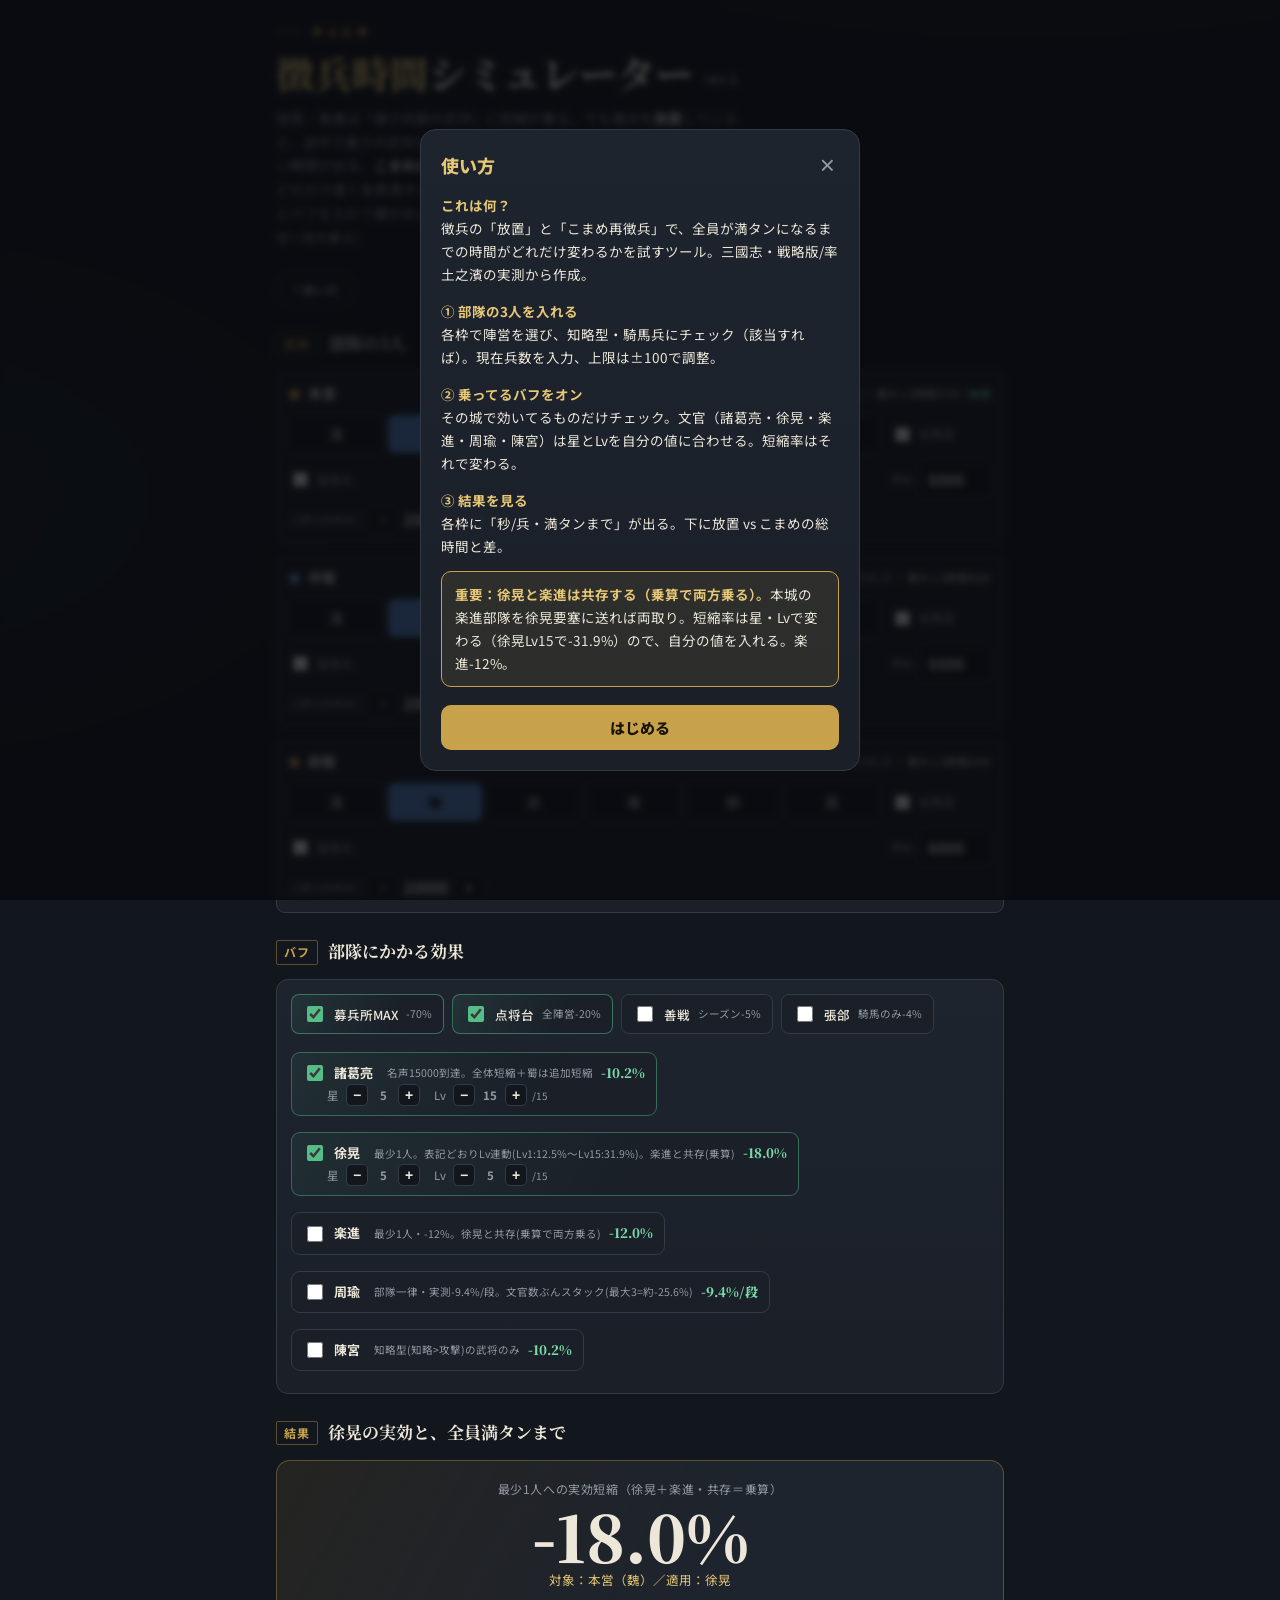
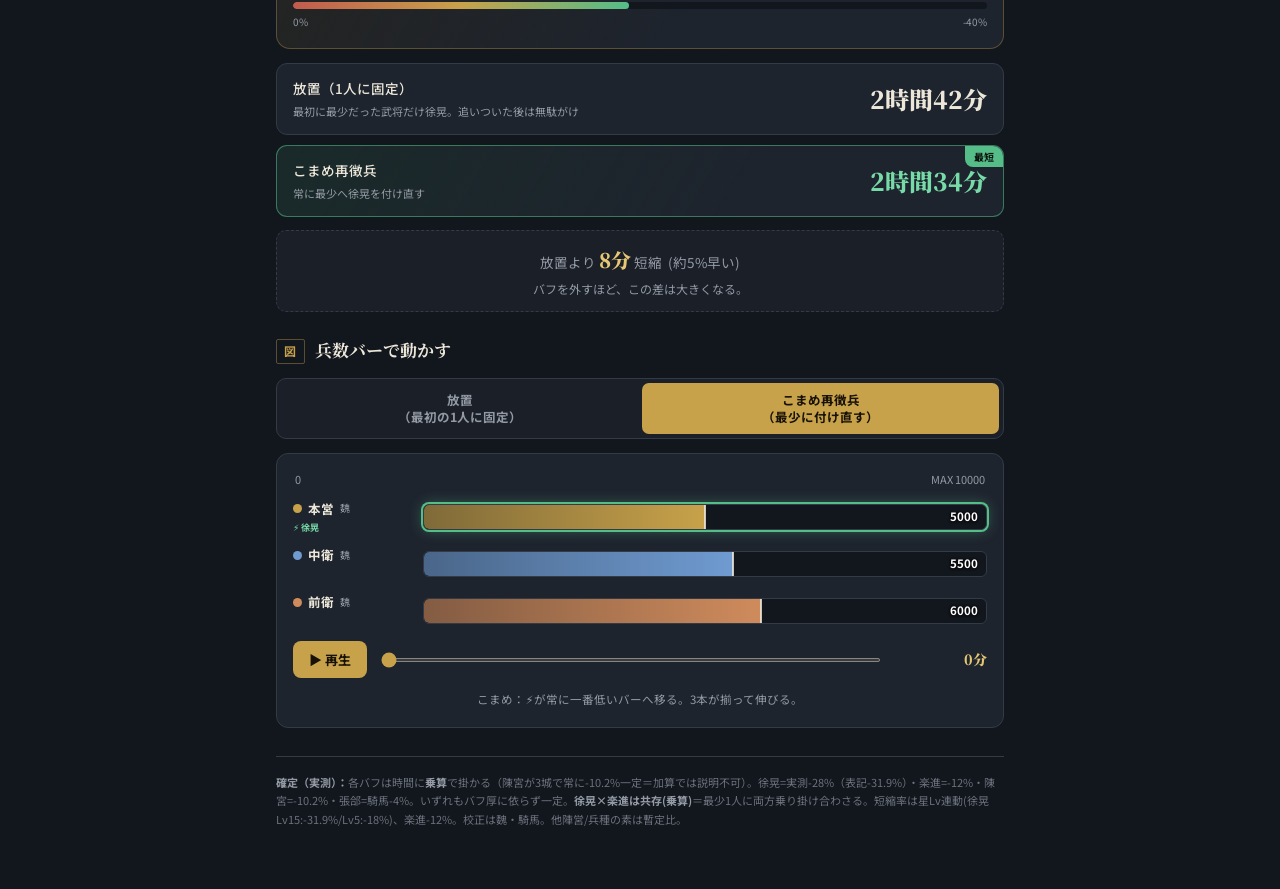
==== index.html @ 94183ef7 "Add files via upload" ====
<!DOCTYPE html>
<html lang="ja">
<head>
<!-- Google Tag Manager -->
<script>(function(w,d,s,l,i){w[l]=w[l]||[];w[l].push({'gtm.start':
new Date().getTime(),event:'gtm.js'});var f=d.getElementsByTagName(s)[0],
j=d.createElement(s),dl=l!='dataLayer'?'&l='+l:'';j.async=true;j.src=
'https://www.googletagmanager.com/gtm.js?id='+i+dl;f.parentNode.insertBefore(j,f);
})(window,document,'script','dataLayer','GTM-NK4MCM9C');</script>
<!-- End Google Tag Manager -->
<meta charset="UTF-8">
<meta name="viewport" content="width=device-width, initial-scale=1.0">
<title>徴兵時間シミュレーター — 率土之濱</title>
<link rel="preconnect" href="https://fonts.googleapis.com">
<link rel="preconnect" href="https://fonts.gstatic.com" crossorigin>
<link href="https://fonts.googleapis.com/css2?family=Noto+Serif+JP:wght@500;700;900&family=Noto+Sans+JP:wght@400;500;700&display=swap" rel="stylesheet">
<style>
  :root{
    --ink:#12161d; --ink2:#1a1f28; --panel:#1e242e; --panel2:#242b36; --line:#333b47;
    --gold:#c8a24a; --gold-hi:#e6c774; --jade:#54bd88; --jade-hi:#77dba7;
    --clay:#cf8b5c; --steel:#6f9bd1; --verm:#c25b4e; --parch:#ece7d9; --mute:#939aa4;
  }
  *{box-sizing:border-box}
  html,body{margin:0;padding:0}
  body{
    background:radial-gradient(1200px 500px at 80% -10%, rgba(200,162,74,.10), transparent 60%),
      radial-gradient(900px 500px at -10% 20%, rgba(111,155,209,.08), transparent 55%), var(--ink);
    color:var(--parch); font-family:"Noto Sans JP",system-ui,sans-serif; line-height:1.7;
    -webkit-font-smoothing:antialiased;
  }
  .wrap{max-width:760px;margin:0 auto;padding:22px 16px 60px}
  .eyebrow{font-size:11px;letter-spacing:.32em;color:var(--gold);font-weight:700;
    margin-bottom:10px;display:flex;align-items:center;gap:10px}
  .eyebrow::before{content:"";width:26px;height:1px;background:var(--gold);opacity:.7}
  h1{font-family:"Noto Serif JP",serif;font-weight:900;font-size:clamp(24px,6.6vw,38px);line-height:1.16;margin:0 0 12px}
  h1 .accent{color:var(--gold-hi)}
  .lede{color:var(--mute);font-size:14px;margin:0 0 24px;max-width:58ch}
  .lede b{color:var(--parch);font-weight:700}
  section{margin-bottom:24px}
  .sec-title{font-family:"Noto Serif JP",serif;font-weight:700;font-size:17px;margin:0 0 13px;display:flex;align-items:baseline;gap:10px}
  .sec-title .no{font-size:12px;color:var(--gold);font-weight:700;letter-spacing:.1em;
    border:1px solid rgba(200,162,74,.4);border-radius:2px;padding:1px 7px;font-family:"Noto Sans JP";flex:none;position:relative;top:-1px}
  .panel{background:linear-gradient(180deg,var(--panel),var(--ink2));border:1px solid var(--line);border-radius:12px;padding:14px}

  .cmd{border:1px solid var(--line);border-radius:9px;padding:11px 12px;margin-bottom:9px;background:var(--ink2)}
  .cmd-head{display:flex;align-items:center;gap:8px;margin-bottom:9px}
  .cmd-head .dot{width:11px;height:11px;border-radius:50%;flex:none}
  .cmd-head .pos{font-weight:700;font-size:14px}
  .cmd-head .spd{margin-left:auto;font-size:10.5px;color:var(--mute);font-variant-numeric:tabular-nums}
  .cmd-head .spd .fillt{color:var(--parch)}
  .cmd-head .spd .jk{color:var(--jade-hi);font-weight:700}
  .cmd-grid{display:grid;grid-template-columns:1fr auto;gap:9px 12px;align-items:center}
  .seg{display:flex;background:var(--ink);border:1px solid var(--line);border-radius:7px;padding:3px;gap:3px}
  .seg button{flex:1;background:transparent;border:none;color:var(--mute);font-family:"Noto Sans JP";
    font-size:12px;font-weight:700;padding:6px 4px;border-radius:5px;cursor:pointer;white-space:nowrap}
  .seg button.on{background:var(--gold);color:#171205}
  .facbtns{display:flex;flex-wrap:wrap;gap:6px}
  .facbtn{flex:1 1 auto;min-width:44px;background:var(--ink);border:1.5px solid var(--line);
    border-radius:7px;color:var(--mute);font-family:"Noto Sans JP";font-size:14px;font-weight:700;
    padding:8px 4px;cursor:pointer;transition:.12s}
  .facbtn.on{background:var(--fc);border-color:var(--fc);color:#12161d}
  .facbtn:not(.on):hover{border-color:var(--fc);color:var(--parch)}
  .d-note{font-size:10.5px;color:var(--mute);font-weight:400;margin-left:6px}
  .d-head .d-val{margin-left:auto}
  .num-field{display:flex;align-items:center;gap:6px}
  .num-field label{font-size:11px;color:var(--mute);white-space:nowrap}
  .num-field input{width:72px;background:var(--ink);border:1px solid var(--line);border-radius:6px;color:var(--parch);
    font-family:"Noto Sans JP";font-size:15px;font-weight:700;padding:6px 8px;font-variant-numeric:tabular-nums}
  .num-field input:focus{outline:none;border-color:var(--gold)}
  .chip{display:inline-flex;align-items:center;gap:6px;font-size:12px;color:var(--mute);cursor:pointer;user-select:none;white-space:nowrap}
  .chip input{width:15px;height:15px;accent-color:var(--jade)}

  .buffs{display:flex;flex-wrap:wrap;gap:8px}
  .buff{display:flex;align-items:center;gap:8px;background:var(--ink2);border:1px solid var(--line);border-radius:8px;
    padding:8px 11px;font-size:12.5px;font-weight:500;cursor:pointer;user-select:none}
  .buff input{width:16px;height:16px;accent-color:var(--jade)}
  .buff.on{border-color:rgba(84,189,136,.5);background:linear-gradient(120deg,rgba(84,189,136,.10),var(--ink2) 70%)}
  .buff .sub{color:var(--mute);font-size:10.5px;font-weight:400}
  .stepper{display:inline-flex;align-items:center;gap:6px;margin-left:2px}
  .stepper button{width:22px;height:22px;border-radius:5px;border:1px solid var(--line);background:var(--ink);
    color:var(--parch);font-size:14px;font-weight:700;cursor:pointer;line-height:1}
  .stepper span{min-width:18px;text-align:center;font-weight:700;font-variant-numeric:tabular-nums}
  .buffrow{display:flex;flex-wrap:wrap;gap:8px;margin-bottom:10px}
  .detsu{border:1px solid var(--line);border-radius:9px;padding:9px 11px;margin-bottom:8px;background:var(--ink2)}
  .detsu.on{border-color:rgba(84,189,136,.45);background:linear-gradient(120deg,rgba(84,189,136,.08),var(--ink2) 70%)}
  .d-head{display:flex;align-items:center;gap:8px;font-size:13px;cursor:pointer;user-select:none}
  .d-head input{width:16px;height:16px;accent-color:var(--jade)}
  .d-head .d-val{margin-left:auto;font-family:"Noto Serif JP";font-weight:900;color:var(--jade-hi);
    font-variant-numeric:tabular-nums}
  .d-sub{font-size:10.5px;color:var(--mute);margin:3px 0 8px 24px}
  .d-ctl{display:flex;flex-wrap:wrap;gap:14px;padding-left:24px}
  .mini{display:inline-flex;align-items:center;gap:5px;font-size:11.5px;color:var(--mute)}
  .cap{font-size:10px;color:var(--mute)}

  .hero{background:linear-gradient(120deg,rgba(200,162,74,.10),var(--panel) 60%);border:1px solid rgba(200,162,74,.35);
    border-radius:14px;padding:18px 16px;text-align:center;margin-bottom:14px}
  .hero .cap{font-size:12px;color:var(--mute);letter-spacing:.05em}
  .hero .big{font-family:"Noto Serif JP",serif;font-weight:900;font-size:clamp(40px,13vw,64px);line-height:1;margin:4px 0 2px;font-variant-numeric:tabular-nums}
  .hero .who{font-size:12.5px;color:var(--gold-hi)}
  .hero .scale{margin-top:12px;height:7px;border-radius:4px;background:var(--ink);overflow:hidden;position:relative}
  .hero .scale i{position:absolute;left:0;top:0;bottom:0;border-radius:4px;background:linear-gradient(90deg,var(--verm),var(--gold),var(--jade))}
  .hero .ends{display:flex;justify-content:space-between;font-size:10px;color:var(--mute);margin-top:4px}

  .cards{display:flex;flex-direction:column;gap:10px}
  .card{display:grid;grid-template-columns:1fr auto;align-items:center;gap:12px;border:1px solid var(--line);border-radius:11px;
    padding:13px 16px;background:var(--panel);position:relative;overflow:hidden}
  .card .k{font-size:13.5px;font-weight:500}
  .card .k small{display:block;color:var(--mute);font-size:11px;font-weight:400;margin-top:2px}
  .card .v{font-family:"Noto Serif JP",serif;font-weight:900;font-size:24px;font-variant-numeric:tabular-nums;text-align:right;line-height:1;white-space:nowrap}
  .card.best{border-color:rgba(84,189,136,.55);background:linear-gradient(120deg,rgba(84,189,136,.12),var(--panel) 65%)}
  .card.best .v{color:var(--jade-hi)}
  .card.best::before{content:"最短";position:absolute;top:0;right:0;background:var(--jade);color:#0c130f;font-size:10px;font-weight:700;padding:2px 9px;border-bottom-left-radius:8px}
  .card.meh .v{color:var(--parch)}
  .verdict{margin-top:13px;text-align:center;font-size:13.5px;color:var(--mute);background:var(--ink2);border:1px dashed var(--line);border-radius:10px;padding:12px 14px}
  .verdict b{font-family:"Noto Serif JP";font-weight:900;font-size:20px;color:var(--gold-hi);font-variant-numeric:tabular-nums}

  .toggle{display:flex;background:var(--ink2);border:1px solid var(--line);border-radius:10px;padding:4px;margin-bottom:14px;gap:4px}
  .toggle button{flex:1;background:transparent;border:none;color:var(--mute);font-family:"Noto Sans JP";font-size:12.5px;font-weight:700;padding:9px 6px;border-radius:7px;cursor:pointer;line-height:1.3}
  .toggle button.on{background:var(--gold);color:#171205}
  .chart-box{background:var(--panel);border:1px solid var(--line);border-radius:12px;padding:16px}
  .axis-row{display:flex;justify-content:space-between;font-size:11px;color:var(--mute);padding:0 2px 12px;font-variant-numeric:tabular-nums}
  .bar-row{display:grid;grid-template-columns:120px 1fr;align-items:center;gap:10px;margin-bottom:14px}
  .bar-name{font-weight:700;font-size:12.5px;display:flex;align-items:center;gap:6px;flex-wrap:wrap;line-height:1.25}
  .bar-name .dot{width:9px;height:9px;border-radius:50%}
  .bar-name .fac{font-size:10px;color:var(--mute);font-weight:400}
  .bar-name .badge{font-size:9px;color:var(--jade-hi);font-weight:700;opacity:0;transition:opacity .15s;width:100%}
  .bar-row.boosting .badge{opacity:1}
  .bar-track{position:relative;height:26px;background:var(--ink);border:1px solid var(--line);border-radius:6px;overflow:hidden}
  .bar-fill{position:absolute;left:0;top:0;bottom:0;border-radius:5px 0 0 5px}
  .bar-tick{position:absolute;top:-2px;bottom:-2px;width:2px;background:var(--parch);opacity:.85;transform:translateX(-1px)}
  .bar-val{position:absolute;top:50%;right:8px;transform:translateY(-50%);font-size:11.5px;font-weight:700;color:#fff;text-shadow:0 1px 3px #000,0 0 2px #000;font-variant-numeric:tabular-nums}
  .bar-row.boosting .bar-track{box-shadow:0 0 0 2px var(--jade),0 0 14px rgba(84,189,136,.45)}
  .bar-row.full .bar-track{box-shadow:0 0 0 1px rgba(200,162,74,.7)}
  .play-row{display:flex;align-items:center;gap:12px;margin-top:2px}
  .play{background:var(--gold);color:#171205;border:none;border-radius:8px;font-weight:700;font-family:"Noto Sans JP";font-size:13px;padding:9px 16px;cursor:pointer;white-space:nowrap}
  .play.playing{background:var(--panel2);color:var(--parch);border:1px solid var(--line)}
  #scrub{flex:1;accent-color:var(--gold);height:4px}
  .elapsed{font-family:"Noto Serif JP";font-weight:900;font-size:14px;color:var(--gold-hi);min-width:92px;text-align:right;font-variant-numeric:tabular-nums;white-space:nowrap}
  .chart-note{font-size:11.5px;color:var(--mute);text-align:center;margin:12px 4px 2px;line-height:1.6}
  .foot{font-size:11px;color:#6b727c;margin-top:28px;line-height:1.7;border-top:1px solid var(--line);padding-top:16px}
  .foot b{color:var(--mute)}
  .ver{font-family:"Noto Sans JP";font-size:13px;font-weight:700;color:var(--mute);
    vertical-align:middle;margin-left:12px;letter-spacing:.02em}
  .lede .sub-note{color:var(--mute);font-size:.92em}
  .lede .warn{color:var(--gold-hi)}
  .howto-open{background:transparent;border:1px solid var(--line);color:var(--mute);
    font-family:"Noto Sans JP";font-size:12px;font-weight:700;border-radius:20px;
    padding:6px 16px;margin:0 0 24px;cursor:pointer}
  .howto-open:hover{border-color:var(--gold);color:var(--gold-hi)}
  .maxstep button{min-width:30px}
  .modal-bg{position:fixed;inset:0;background:rgba(8,10,14,.78);backdrop-filter:blur(3px);
    display:none;align-items:center;justify-content:center;padding:20px;z-index:50}
  .modal-bg.show{display:flex}
  .modal{background:linear-gradient(180deg,var(--panel),var(--ink2));border:1px solid var(--line);
    border-radius:16px;max-width:440px;width:100%;max-height:86vh;overflow:auto;padding:20px}
  .modal-h{display:flex;align-items:center;font-size:18px;font-weight:800;color:var(--gold-hi);
    margin-bottom:14px}
  .modal-x{margin-left:auto;background:transparent;border:none;color:var(--mute);font-size:26px;
    line-height:1;cursor:pointer;padding:0 4px}
  .modal-body p{font-size:13.5px;color:var(--parch);margin:0 0 14px}
  .modal-body b{color:var(--gold-hi)}
  .modal-body .key{background:rgba(200,162,74,.1);border:1px solid var(--gold);border-radius:10px;
    padding:11px 13px;color:var(--parch)}
  .modal-body .key b{color:var(--gold-hi)}
  .modal-go{width:100%;background:var(--gold);color:#171205;border:none;border-radius:10px;
    font-family:"Noto Sans JP";font-size:15px;font-weight:800;padding:12px;cursor:pointer;margin-top:4px}
</style>
</head>
<body>
<!-- Google Tag Manager (noscript) -->
<noscript><iframe src="https://www.googletagmanager.com/ns.html?id=GTM-NK4MCM9C"
height="0" width="0" style="display:none;visibility:hidden"></iframe></noscript>
<!-- End Google Tag Manager (noscript) -->
<div class="wrap">

  <div class="eyebrow">率土之濱</div>
  <h1><span class="accent">徴兵時間</span>シミュレーター<span class="ver">ver.1</span></h1>
  <p class="lede">
    徐晃・楽進は「最少兵数の武将」に短縮が乗る。でも徴兵を<b>放置</b>していると、途中で最少の武将が入れ替わって、
    せっかくの短縮が別の枠に活きない瞬間が出る。<b>こまめに徴兵し直して常に最少へ乗せ続ける</b>と、
    放置よりどれだけ速く全員満タンにできるか ── それを試すツール。自分の部隊とバフを入れて確かめる。
    <span class="sub-note">（各バフは時間に掛け算で効く。徐晃×楽進は共存＝両方乗る）</span>
  </p>
  <button class="howto-open" onclick="openHowto()">? 使い方</button>

  <section>
    <div class="sec-title"><span class="no">武将</span>部隊の3人</div>
    <div id="cmds"></div>
  </section>

  <section>
    <div class="sec-title"><span class="no">バフ</span>部隊にかかる効果</div>
    <div class="panel"><div class="buffs" id="buffs"></div></div>
  </section>

  <section>
    <div class="sec-title"><span class="no">結果</span>徐晃の実効と、全員満タンまで</div>
    <div class="hero">
      <div class="cap">最少1人への実効短縮（徐晃＋楽進・共存＝乗算）</div>
      <div class="big" id="effVal">–</div>
      <div class="who" id="effWho"></div>
      <div class="scale"><i id="effBar"></i></div>
      <div class="ends"><span>0%</span><span>-40%</span></div>
    </div>
    <div class="cards" id="cards"></div>
    <div class="verdict" id="verdict"></div>
  </section>

  <section>
    <div class="sec-title"><span class="no">図</span>兵数バーで動かす</div>
    <div class="toggle">
      <button id="tgOnce" onclick="setMode('once')">放置<br>（最初の1人に固定）</button>
      <button id="tgActive" class="on" onclick="setMode('active')">こまめ再徴兵<br>（最少に付け直す）</button>
    </div>
    <div class="chart-box">
      <div class="axis-row"><span>0</span><span id="axisMax">MAX</span></div>
      <div id="bars"></div>
      <div class="play-row">
        <button id="playBtn" class="play" onclick="togglePlay()">▶ 再生</button>
        <input id="scrub" type="range" min="0" max="1000" value="0">
        <div class="elapsed" id="elapsed">0分</div>
      </div>
      <div class="chart-note" id="chartNote"></div>
    </div>
  </section>

  <div class="foot" id="foot"></div>
</div>

<div class="modal-bg" id="howto" onclick="if(event.target===this)closeHowto()">
  <div class="modal">
    <div class="modal-h">使い方<button class="modal-x" onclick="closeHowto()">×</button></div>
    <div class="modal-body">
      <p><b>これは何？</b><br>徴兵の「放置」と「こまめ再徴兵」で、全員が満タンになるまでの時間がどれだけ変わるかを試すツール。三國志・戦略版/率土之濱の実測から作成。</p>
      <p><b>① 部隊の3人を入れる</b><br>各枠で陣営を選び、知略型・騎馬兵にチェック（該当すれば）。現在兵数を入力、上限は±100で調整。</p>
      <p><b>② 乗ってるバフをオン</b><br>その城で効いてるものだけチェック。文官（諸葛亮・徐晃・楽進・周瑜・陳宮）は星とLvを自分の値に合わせる。短縮率はそれで変わる。</p>
      <p><b>③ 結果を見る</b><br>各枠に「秒/兵・満タンまで」が出る。下に放置 vs こまめの総時間と差。</p>
      <p class="key"><b>重要：徐晃と楽進は共存する（乗算で両方乗る）。</b>本城の楽進部隊を徐晃要塞に送れば両取り。短縮率は星・Lvで変わる（徐晃Lv15で-31.9%）ので、自分の値を入れる。楽進-12%。</p>
    </div>
    <button class="modal-go" onclick="closeHowto()">はじめる</button>
  </div>
</div>

<script>
const $=id=>document.getElementById(id);
const COL=['#c8a24a','#6f9bd1','#cf8b5c'], POS=['本営','中衛','前衛'];
// 乗算モデル: 徴兵時間 = 素 × ∏(1-短縮率)。実測(魏騎3人×3城)で確定
const F_BOO=0.30, F_TEN=0.80, F_ZEN=0.95, F_CHOK=0.96; // 募兵所-70%/点将台-20%/善戦-5%/張郃騎馬-4%
// 徐晃・楽進の短縮率は redOf() で算出（徐晃は表記%×0.5674、楽進は星Lv連動）
// 文官のLv1短縮率(小数)。Lv1→15で×2.552(全文官共通・実測確定)
const BASE1={joko:0.125,raku:0.047,shu:0.03672,chin:0.04,katsu:0.04,katsuShu:0.01}; // raku=楽進12%,shu=周瑜9.37%/段(実測)
const LV_STEP=0.11086; // 毎Lv +Lv1値×この割合(線形)
function lvEff(key,lv){return BASE1[key]*(1+LV_STEP*(lv-1));}
function lvCap(star){return 10+Math.max(0,Math.min(5,star));} // 星0→Lv10, 星5→Lv15
// 陣営→素速度ティア(漢=速い/群=遅い/他=普通)
const TIER={han:'fast',gi:'norm',go:'norm',shu:'norm',qun:'slow',shin:'slow'}; // 晋=群(slow)実測確定
const BASE_T={fast:9.998*0.900, norm:9.998, slow:9.998*1.100}; // 漢0.90/魏呉蜀1.00/群晋1.10。戍城(募+点+善戦+諸葛)呉2.047から確定
const FAC_LABEL={han:'漢',gi:'魏',go:'呉',shu:'蜀',qun:'群',shin:'晋'};
const FAC_LIST=['han','gi','go','shu','qun','shin'];
const FAC_COLOR={han:'#9b7bd4',gi:'#5b8fd6',go:'#cf5555',shu:'#4fb783',qun:'#d4af37',shin:'#5fc7d6'};
function baseRate(i){return BASE_T[TIER[CM[i].fac]];} // 素(ゼロバフ)。騎馬は素に内包

let CM=[
  {fac:'gi', zhi:false, cav:false, female:false, cur:5000, max:10000},
  {fac:'gi', zhi:false, cav:false, female:false, cur:5500, max:10000},
  {fac:'gi', zhi:false, cav:false, female:false, cur:6000, max:10000},
];
let BUFF={
  boo:true, ten:true, zen:false, chok:false,
  katsu:{on:true,  star:5, lv:15},
  joko:{on:true,  star:5, lv:5},
  raku:{on:false, star:5, lv:10},
  shu:{on:false,  star:5, lv:15, n:3},
  chin:{on:false, star:5, lv:15},
};
let MODE='active';

function fmt(min){min=Math.round(min);const h=Math.floor(min/60),m=min%60;if(h<=0)return m+'分';return h+'時間'+(m>0?m+'分':'');}
function facAlways(i){const c=CM[i],B=BUFF;let f=1; // 常時系バフの乗算積
  if(B.boo)f*=F_BOO; if(B.ten)f*=F_TEN; if(B.zen)f*=F_ZEN;
  if(B.chok&&c.cav)f*=F_CHOK;
  if(B.katsu.on){f*=(1-lvEff('katsu',B.katsu.lv)); if(c.fac==='shu')f*=(1-lvEff('katsuShu',B.katsu.lv));}
  if(B.shu.on)f*=Math.pow(1-lvEff('shu',B.shu.lv),B.shu.n); // 周瑜：実測-9.37%/段(3段で-25.6%)
  if(B.chin.on&&c.zhi)f*=(1-lvEff('chin',B.chin.lv));
  return f;}
// 実測基準からのスケール: 徐晃=星5Lv15で-28%、楽進=星5Lv10で-12%
const RAKU_RED=0.12; // 楽進 実測-12%(星5Lv10)
function redOf(key){const b=BUFF[key];
  if(key==='raku') return RAKU_RED*lvEff('raku',b.lv)/lvEff('raku',10);
  return lvEff(key,b.lv); // 徐晃(joko)含め表記どおりのLv連動
}
function jokoRed(){return BUFF.joko.on?redOf('joko'):0;}
function rakuRed(){return BUFF.raku.on?redOf('raku'):0;}
function boostFactor(){return (1-jokoRed())*(1-rakuRed());} // 最少1人。実測で徐晃×楽進は共存(乗算で両方乗る)
function boostOn(){return jokoRed()>0||rakuRed()>0;}
function boostWho(){const a=[];if(jokoRed()>0)a.push('徐晃');if(rakuRed()>0)a.push('楽進');return a.join('＋');}
function secWithout(i){return baseRate(i)*facAlways(i);}
function secWith(i){return baseRate(i)*facAlways(i)*boostFactor();}

function argminActive(v,max){let idx=-1,mn=Infinity;for(let i=0;i<3;i++){if(v[i]<max[i]-1e-6&&v[i]<mn){mn=v[i];idx=i;}}return idx;}
function simulate(strategy){
  const max=CM.map(c=>c.max), cur=CM.map(c=>Math.min(c.cur,c.max));
  const rBase=[0,1,2].map(i=>1/secWithout(i)), rBoost=[0,1,2].map(i=>1/secWith(i));
  const initMin=argminActive(cur,max);
  const dt=Math.max( Math.max(...max)/ Math.min(...rBase.map(r=>r)) /2500, 0.5);
  let v=cur.slice(),t=0,g=0,last=initMin,series=[{t:0,v:v.slice(),boost:initMin}],switches=[];
  while(v.some((x,i)=>x<max[i]-1e-6)&&g<300000){
    let boost=(boostOn())?((strategy==='once')?initMin:argminActive(v,max)):-1;
    if(strategy==='once'&&boost!==-1&&v[initMin]>=max[initMin]-1e-6)boost=-1;
    if(boost!==last&&boost!==-1){switches.push({t,idx:boost});last=boost;}
    for(let i=0;i<3;i++){if(v[i]<max[i]){const r=(i===boost)?rBoost[i]:rBase[i];v[i]=Math.min(max[i],v[i]+r*dt);}}
    t+=dt;g++;series.push({t,v:v.slice(),boost});
  }
  return {series,total:t/60,switches};
}

function renderCmds(){
  let h='';
  for(let i=0;i<3;i++){const c=CM[i];
    h+=`<div class="cmd">
      <div class="cmd-head"><span class="dot" style="background:${COL[i]}"></span><span class="pos">${POS[i]}</span><span class="spd" id="spd${i}"></span></div>
      <div class="cmd-grid">
        <div class="facbtns">${FAC_LIST.map(f=>`<button class="facbtn ${c.fac===f?'on':''}" style="--fc:${FAC_COLOR[f]}" onclick="setFac(${i},'${f}')">${FAC_LABEL[f]}</button>`).join('')}</div>
        <label class="chip"><input type="checkbox" ${c.zhi?'checked':''} onchange="setZhi(${i},this.checked)">知略型</label>
        <label class="chip"><input type="checkbox" ${c.cav?'checked':''} onchange="setCav(${i},this.checked)">騎馬兵</label>
        <div class="num-field"><label>現在</label><input type="number" value="${c.cur}" inputmode="numeric" onchange="setCur(${i},this.value)"></div>
        <div class="num-field"><label>上限(100刻み)</label><span class="stepper maxstep"><button onclick="stepMax(${i},-100)">−</button><span>${c.max}</span><button onclick="stepMax(${i},100)">+</button></span></div>
      </div></div>`;}
  $('cmds').innerHTML=h;
}
function pct(x){return (x*100).toFixed(1)+'%';}
function detsuRow(key,name,note){
  const b=BUFF[key],cap=lvCap(b.star),val=redOf(key);
  const shuN = key==='shu' ? `<span class="mini">文官<span class="stepper"><button onclick="stepShu(-1)">−</button><span>${b.n}</span><button onclick="stepShu(1)">+</button></span></span>` : '';
  let ctl='';
  if(b.on){
    ctl=`<div class="d-ctl">
        <span class="mini">星<span class="stepper"><button onclick="setStar('${key}',-1)">−</button><span>${b.star}</span><button onclick="setStar('${key}',1)">+</button></span></span>
        <span class="mini">Lv<span class="stepper"><button onclick="setLv('${key}',-1)">−</button><span>${b.lv}</span><button onclick="setLv('${key}',1)">+</button></span><span class="cap">/${cap}</span></span>
        ${shuN}
      </div>`;
  }
  return `<div class="detsu ${b.on?'on':''}">
    <label class="d-head"><input type="checkbox" ${b.on?'checked':''} onchange="setBuff('${key}',this.checked)">
      <b>${name}</b><span class="d-note">${note}</span><span class="d-val">-${pct(val)}${key==='shu'?'/段':''}</span></label>
    ${ctl}
  </div>`;
}
function renderBuffs(){const b=BUFF;
  $('buffs').innerHTML=`
    <div class="buffrow">
      <label class="buff ${b.boo?'on':''}"><input type="checkbox" ${b.boo?'checked':''} onchange="setBuff('boo',this.checked)">募兵所MAX<span class="sub">-70%</span></label>
      <label class="buff ${b.ten?'on':''}"><input type="checkbox" ${b.ten?'checked':''} onchange="setBuff('ten',this.checked)">点将台<span class="sub">全陣営-20%</span></label>
      <label class="buff ${b.zen?'on':''}"><input type="checkbox" ${b.zen?'checked':''} onchange="setBuff('zen',this.checked)">善戦<span class="sub">シーズン-5%</span></label>
      <label class="buff ${b.chok?'on':''}"><input type="checkbox" ${b.chok?'checked':''} onchange="setBuff('chok',this.checked)">張郃<span class="sub">騎馬のみ-4%</span></label>
    </div>
    ${detsuRow('katsu','諸葛亮','名声15000到達。全体短縮＋蜀は追加短縮')}
    ${detsuRow('joko','徐晃','最少1人。表記どおりLv連動(Lv1:12.5%〜Lv15:31.9%)。楽進と共存(乗算)')}
    ${detsuRow('raku','楽進','最少1人・-12%。徐晃と共存(乗算で両方乗る)')}
    ${detsuRow('shu','周瑜','部隊一律・実測-9.4%/段。文官数ぶんスタック(最大3=約-25.6%)')}
    ${detsuRow('chin','陳宮','知略型(知略>攻撃)の武将のみ')}`;
}
function setBuff(k,v){if(typeof BUFF[k]==='object')BUFF[k].on=v;else BUFF[k]=v;renderBuffs();recompute();}
function setStar(k,d){const b=BUFF[k];b.star=Math.max(0,Math.min(5,b.star+d));const cap=lvCap(b.star);if(b.lv>cap)b.lv=cap;renderBuffs();recompute();}
function setLv(k,d){const b=BUFF[k];const cap=lvCap(b.star);b.lv=Math.max(1,Math.min(cap,b.lv+d));renderBuffs();recompute();}
function stepShu(d){BUFF.shu.n=Math.max(0,Math.min(3,BUFF.shu.n+d));renderBuffs();recompute();}
function setFac(i,f){CM[i].fac=f;renderCmds();recompute();}
function setZhi(i,v){CM[i].zhi=v;recompute();}
function setCav(i,v){CM[i].cav=v;renderCmds();recompute();}
function setCur(i,v){CM[i].cur=Math.max(0,+v||0);recompute();}
function setMax(i,v){CM[i].max=Math.max(1,+v||1);recompute();}
function stepMax(i,d){CM[i].max=Math.max(100,CM[i].max+d);renderCmds();recompute();}

function recompute(){
  const _cur=CM.map(c=>Math.min(c.cur,c.max)), _max=CM.map(c=>c.max), _L=argminActive(_cur,_max);
  for(let i=0;i<3;i++){const el=$('spd'+i);if(el){
    const boosted=(i===_L&&boostOn()), rate=boosted?secWith(i):secWithout(i), need=Math.max(0,_max[i]-_cur[i]);
    el.innerHTML=rate.toFixed(2)+'秒/兵<span class="fillt"> ・ 満タン'+fmt(need*rate/60)+(boosted?' <span class="jk">⚡徐晃</span>':'')+'</span>';
  }}
  const once=simulate('once'), active=simulate('active');
  window._R={once,active};
  const max=CM.map(c=>c.max), cur=CM.map(c=>Math.min(c.cur,c.max)), L=argminActive(cur,max);
  if(boostOn()&&L>=0){
    const eff=1-boostFactor();
    $('effVal').textContent='-'+(eff*100).toFixed(1)+'%';
    $('effWho').textContent='対象：'+POS[L]+'（'+FAC_LABEL[CM[L].fac]+'）／適用：'+boostWho();
    const p=Math.max(0,Math.min(1,eff/0.40));
    $('effBar').style.width=(6+p*94)+'%';
  }else{$('effVal').textContent='—';$('effWho').textContent='徐晃・楽進オフ';$('effBar').style.width='0%';}
  const save=once.total-active.total;
  $('cards').innerHTML=[
    {k:'放置（1人に固定）',s:'最初に最少だった武将だけ徐晃。追いついた後は無駄がけ',v:once.total,cls:'meh'},
    {k:'こまめ再徴兵',s:'常に最少へ徐晃を付け直す',v:active.total,cls:'best'},
  ].map(c=>`<div class="card ${c.cls}"><div class="k">${c.k}<small>${c.s}</small></div><div class="v">${fmt(c.v)}</div></div>`).join('');
  const pct=once.total>0?Math.round(save/once.total*100):0;
  $('verdict').innerHTML = save<0.5
    ? `再徴兵しても差は <b>ほぼ0分</b><br><span style="font-size:12px">この環境ではバフが厚く、付け替えの手間はほぼ無駄。</span>`
    : `放置より <b>${fmt(save)}</b> 短縮 &nbsp;(約${pct}%早い)<br><span style="font-size:12px">バフを外すほど、この差は大きくなる。</span>`;
  $('foot').innerHTML=`<b>確定（実測）：</b>各バフは時間に<b>乗算</b>で掛かる（陳宮が3城で常に-10.2%一定＝加算では説明不可）。`+
    `徐晃=実測-28%（表記-31.9%）・楽進=-12%・陳宮=-10.2%・張郃=騎馬-4%。いずれもバフ厚に依らず一定。`+
    `<b>徐晃×楽進は共存(乗算)</b>＝最少1人に両方乗り掛け合わさる。短縮率は星Lv連動(徐晃Lv15:-31.9%/Lv5:-18%)、楽進-12%。`+
    `校正は魏・騎馬。他陣営/兵種の素は暫定比。`;
  renderBars();
}

let PLAYING=false,RAF=null,PROG=0;
function commonH(){const R=window._R;return Math.max(R.once.total,R.active.total)/60;}
function currentSim(){return MODE==='once'?window._R.once:window._R.active;}
function setMode(m){MODE=m;$('tgOnce').classList.toggle('on',m==='once');$('tgActive').classList.toggle('on',m==='active');renderBars();}
function renderBars(){
  const R=window._R;if(!R)return;
  const sim=currentSim(), cH=commonH(), tH=cH*PROG, totalH=sim.total/60, N=sim.series.length;
  const frac=totalH>0?Math.min(tH,totalH)/totalH:0; let idx=Math.round(frac*(N-1));
  if(idx<0)idx=0; if(idx>N-1)idx=N-1;
  const pt=sim.series[idx], finished=tH>=totalH-1e-9;
  let html='';
  for(let c=0;c<3;c++){
    const val=pt.v[c], mx=CM[c].max, pct=Math.max(0,Math.min(100,val/mx*100));
    const boosting=(pt.boost===c)&&!finished&&val<mx-1e-6, full=val>=mx-1e-6;
    html+=`<div class="bar-row ${boosting?'boosting':''} ${full?'full':''}">
      <div class="bar-name"><span class="dot" style="background:${COL[c]}"></span>${POS[c]}
        <span class="fac">${FAC_LABEL[CM[c].fac]}${CM[c].zhi?'/知':''}</span><span class="badge">⚡ 徐晃</span></div>
      <div class="bar-track">
        <div class="bar-fill" style="width:${pct.toFixed(1)}%;background:linear-gradient(90deg,${COL[c]}99,${COL[c]})"></div>
        <div class="bar-tick" style="left:${pct.toFixed(1)}%"></div>
        <div class="bar-val">${Math.round(val)}${full?' <span style="color:var(--gold-hi)">満</span>':''}</div>
      </div></div>`;
  }
  $('bars').innerHTML=html;
  $('axisMax').textContent='MAX '+Math.max(...CM.map(c=>c.max));
  $('scrub').value=Math.round(PROG*1000);
  $('elapsed').textContent=finished?('✓ '+fmt(totalH*60)+'で完了'):fmt(tH*60);
  $('chartNote').textContent=(MODE==='once')
    ?'放置：最初に最少だった武将が先に満タン→徐晃が消滅。残りは通常速度で遅れる。'
    :'こまめ：⚡が常に一番低いバーへ移る。3本が揃って伸びる。';
}
function frame(){if(!PLAYING)return;PROG+=1/(7*60);
  if(PROG>=1){PROG=1;PLAYING=false;$('playBtn').classList.remove('playing');$('playBtn').textContent='▶ もう一度';}
  renderBars();if(PLAYING)RAF=requestAnimationFrame(frame);}
function togglePlay(){
  if(PLAYING){PLAYING=false;cancelAnimationFrame(RAF);$('playBtn').classList.remove('playing');$('playBtn').textContent='▶ 再生';return;}
  if(PROG>=1)PROG=0;PLAYING=true;$('playBtn').classList.add('playing');$('playBtn').textContent='⏸ 停止';RAF=requestAnimationFrame(frame);}

function openHowto(){$('howto').classList.add('show');}
function closeHowto(){$('howto').classList.remove('show');}

renderCmds(); renderBuffs(); recompute();
openHowto();
$('scrub').addEventListener('input',e=>{PLAYING=false;cancelAnimationFrame(RAF);
  $('playBtn').classList.remove('playing');$('playBtn').textContent='▶ 再生';PROG=(+e.target.value)/1000;renderBars();});
</script>
</body>
</html>
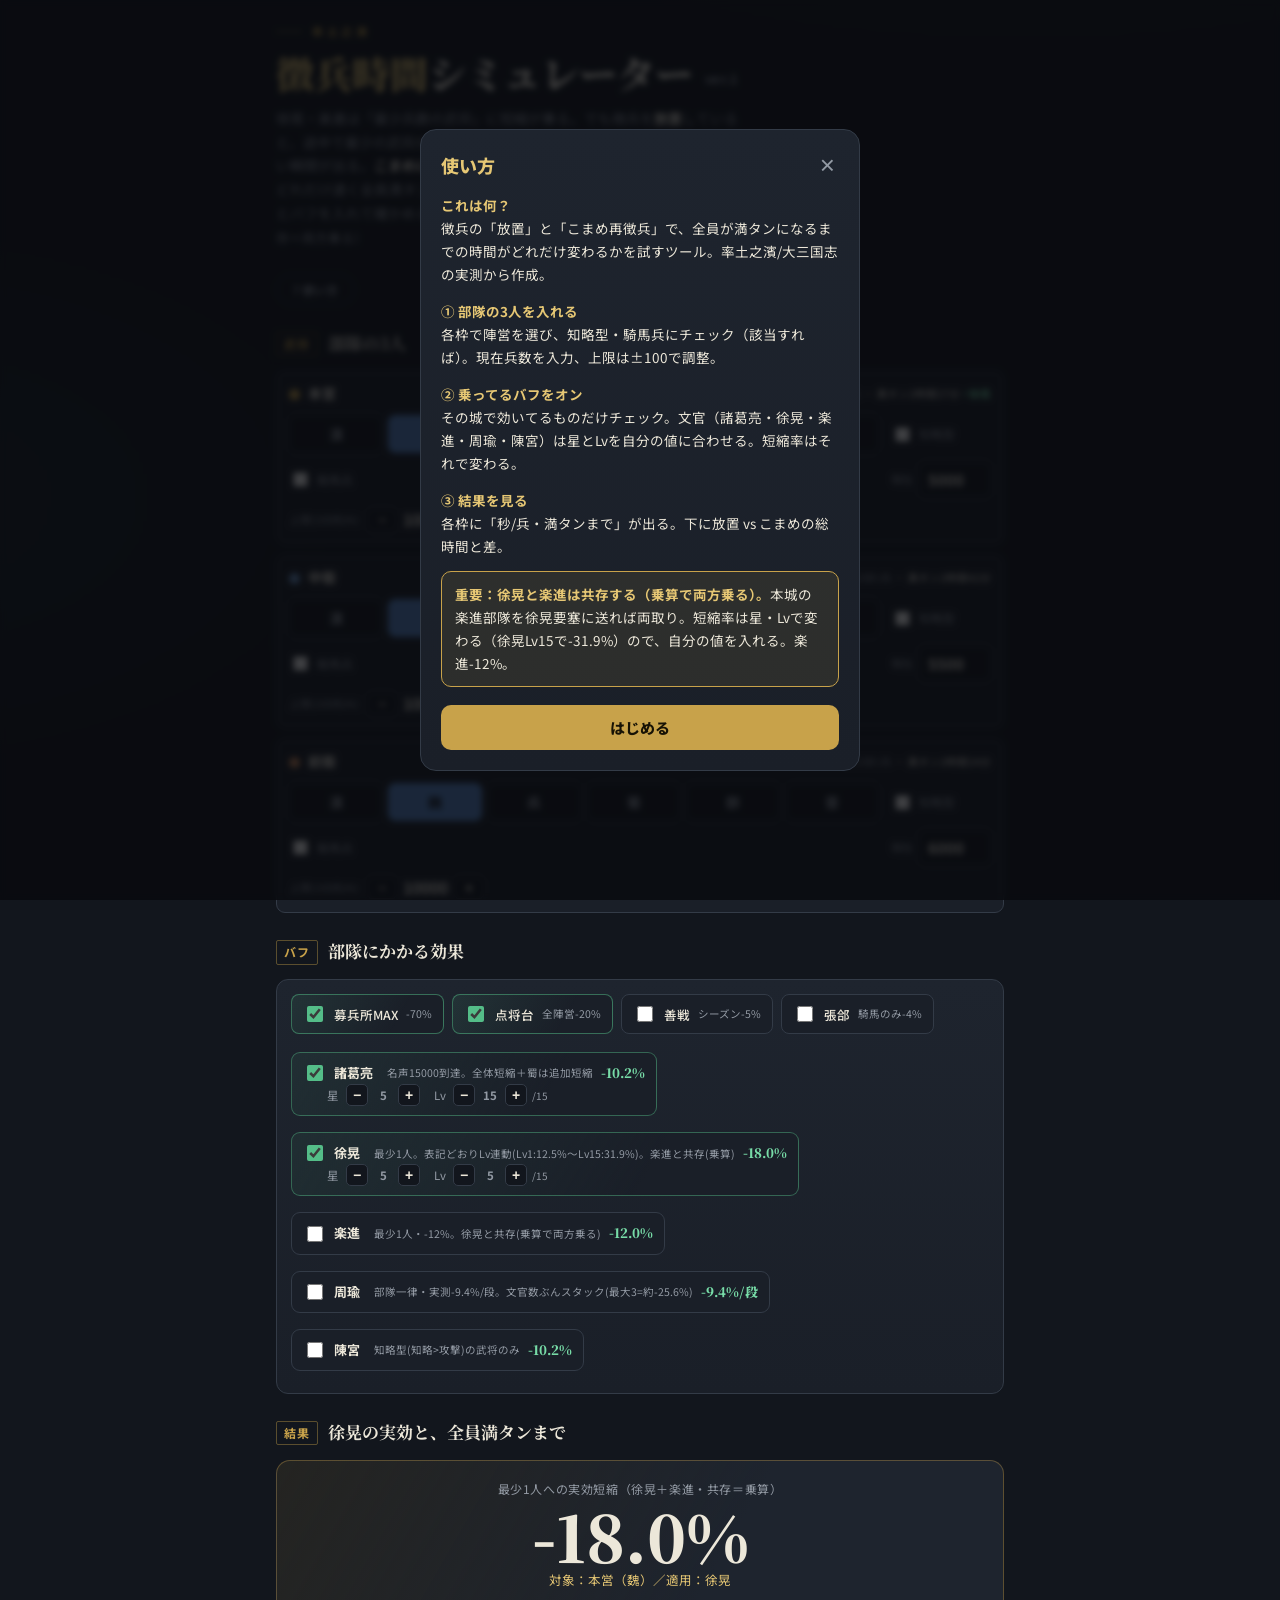
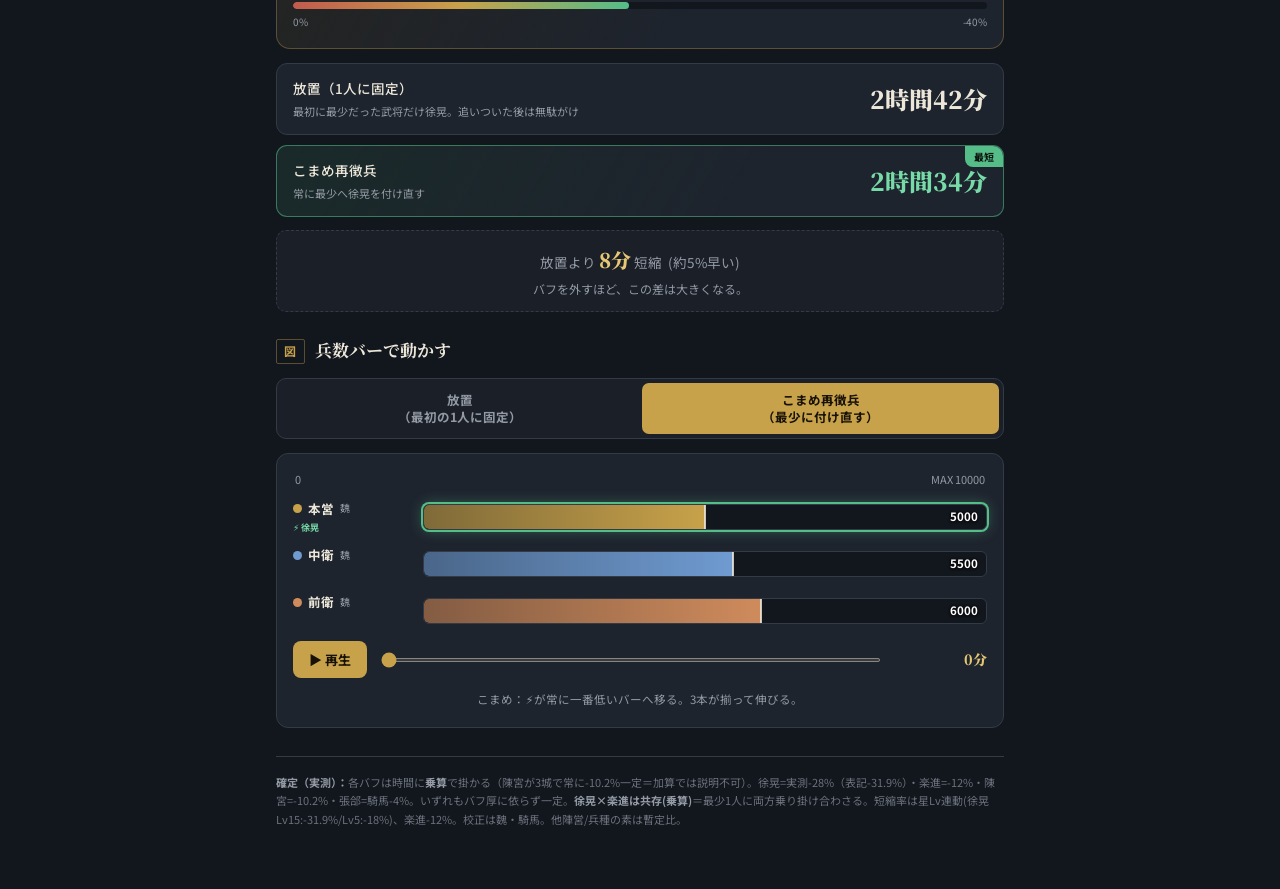
==== commit df530d65: "Update index.html" ====
--- a/index.html
+++ b/index.html
@@ -231,7 +231,7 @@
   <div class="modal">
     <div class="modal-h">使い方<button class="modal-x" onclick="closeHowto()">×</button></div>
     <div class="modal-body">
-      <p><b>これは何？</b><br>徴兵の「放置」と「こまめ再徴兵」で、全員が満タンになるまでの時間がどれだけ変わるかを試すツール。三國志・戦略版/率土之濱の実測から作成。</p>
+      <p><b>これは何？</b><br>徴兵の「放置」と「こまめ再徴兵」で、全員が満タンになるまでの時間がどれだけ変わるかを試すツール。率土之濱/大三国志の実測から作成。</p>
       <p><b>① 部隊の3人を入れる</b><br>各枠で陣営を選び、知略型・騎馬兵にチェック（該当すれば）。現在兵数を入力、上限は±100で調整。</p>
       <p><b>② 乗ってるバフをオン</b><br>その城で効いてるものだけチェック。文官（諸葛亮・徐晃・楽進・周瑜・陳宮）は星とLvを自分の値に合わせる。短縮率はそれで変わる。</p>
       <p><b>③ 結果を見る</b><br>各枠に「秒/兵・満タンまで」が出る。下に放置 vs こまめの総時間と差。</p>
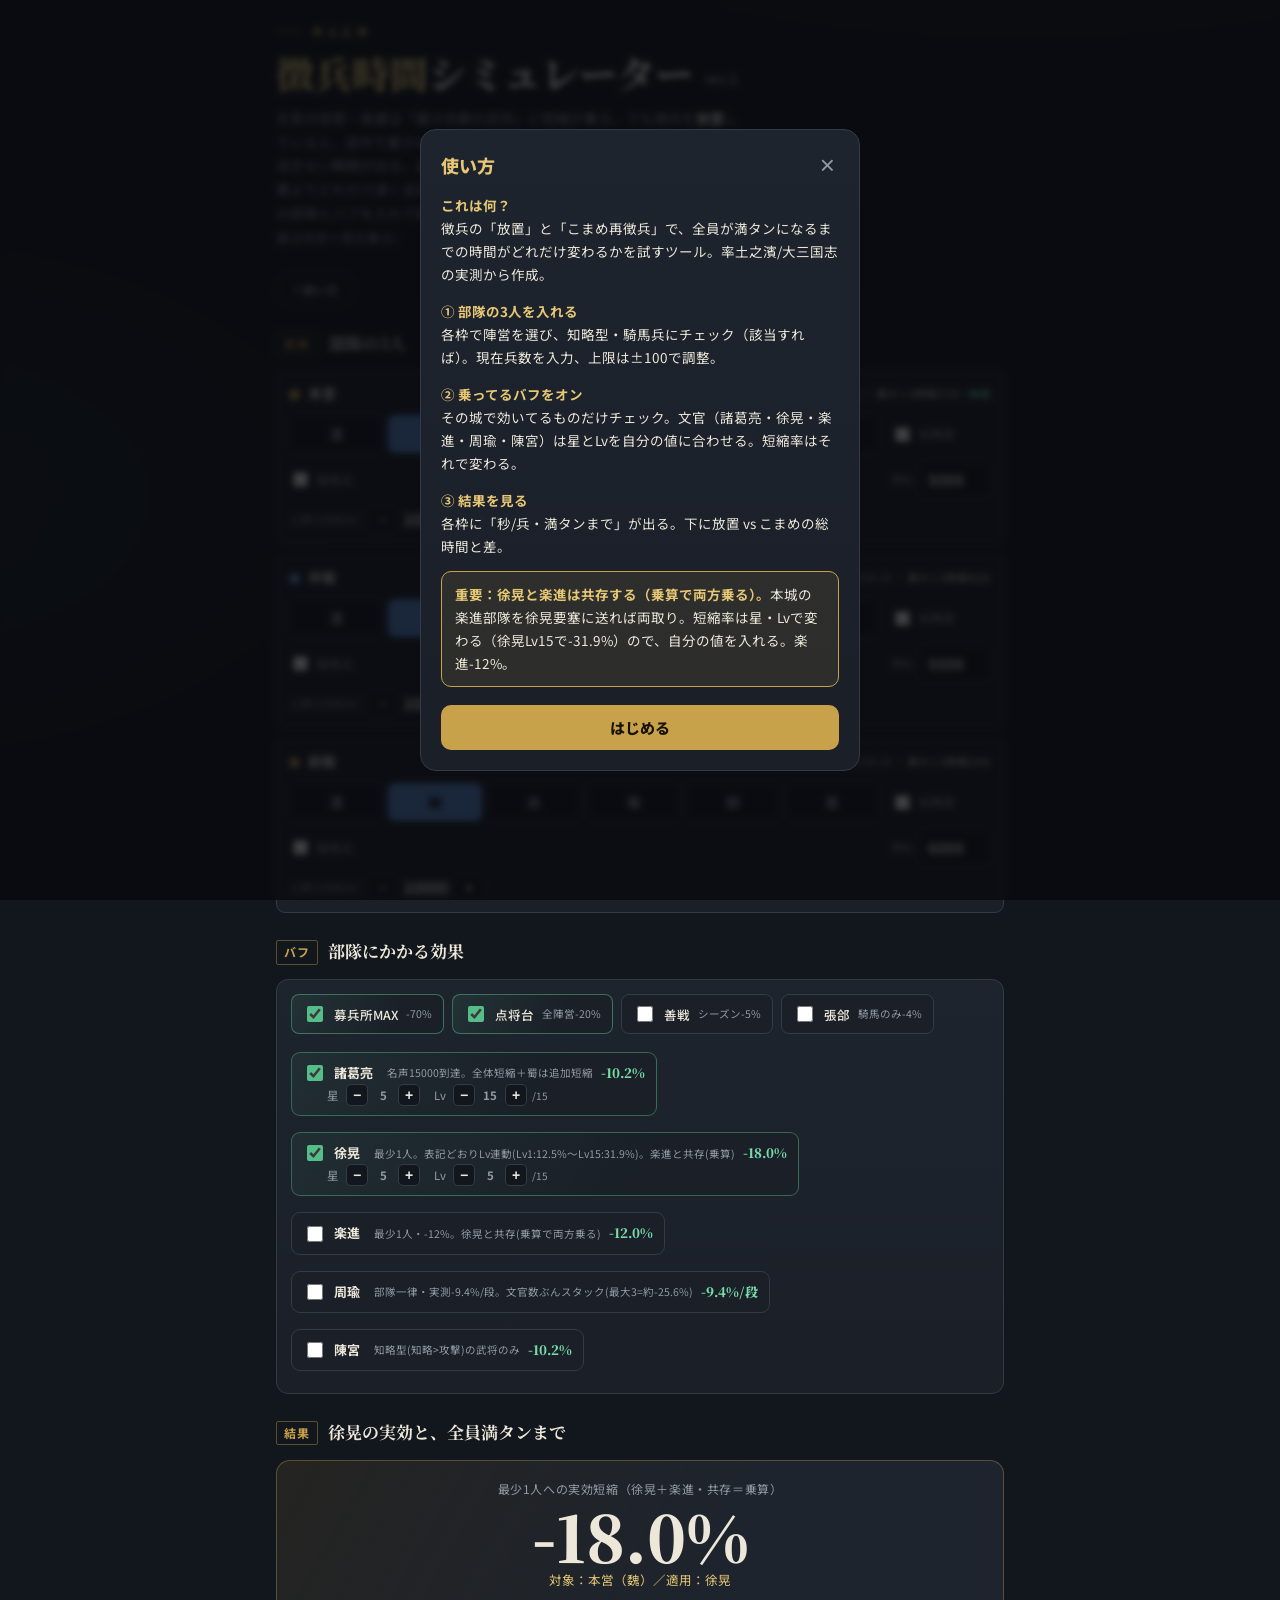
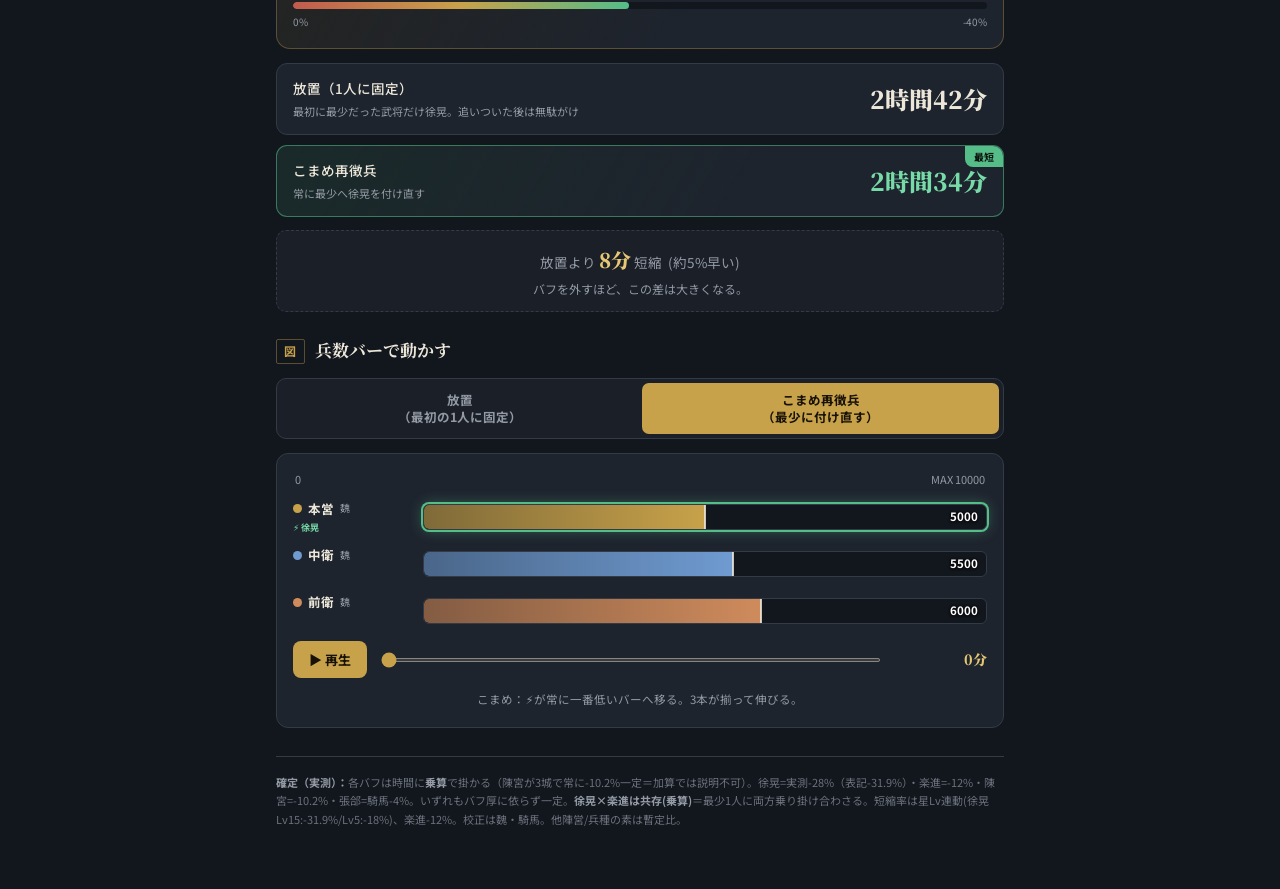
==== commit 534cd2c2: "Update index.html" ====
--- a/index.html
+++ b/index.html
@@ -176,7 +176,7 @@
   <div class="eyebrow">率土之濱</div>
   <h1><span class="accent">徴兵時間</span>シミュレーター<span class="ver">ver.1</span></h1>
   <p class="lede">
-    徐晃・楽進は「最少兵数の武将」に短縮が乗る。でも徴兵を<b>放置</b>していると、途中で最少の武将が入れ替わって、
+    文官の徐晃・楽進は「最少兵数の武将」に短縮が乗る。でも徴兵を<b>放置</b>していると、途中で最少の武将が入れ替わって、
     せっかくの短縮が別の枠に活きない瞬間が出る。<b>こまめに徴兵し直して常に最少へ乗せ続ける</b>と、
     放置よりどれだけ速く全員満タンにできるか ── それを試すツール。自分の部隊とバフを入れて確かめる。
     <span class="sub-note">（各バフは時間に掛け算で効く。徐晃×楽進は共存＝両方乗る）</span>
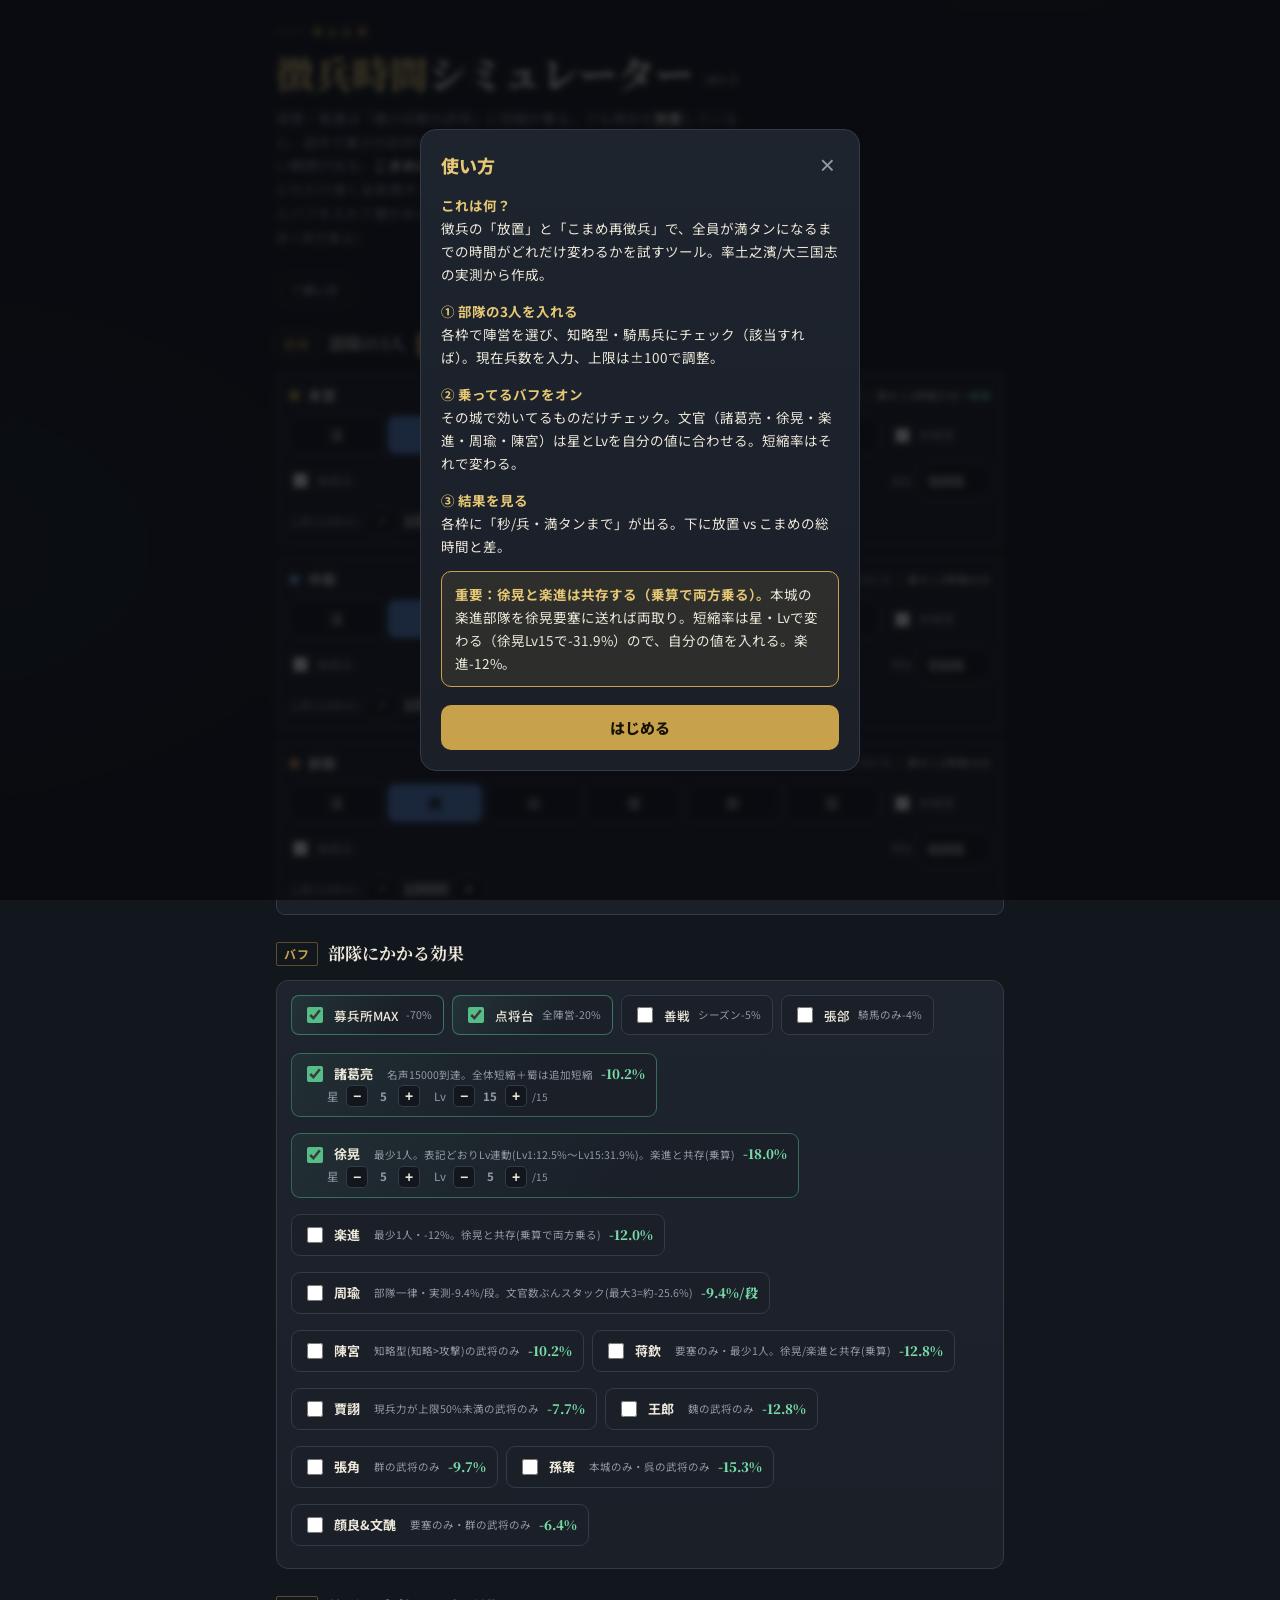
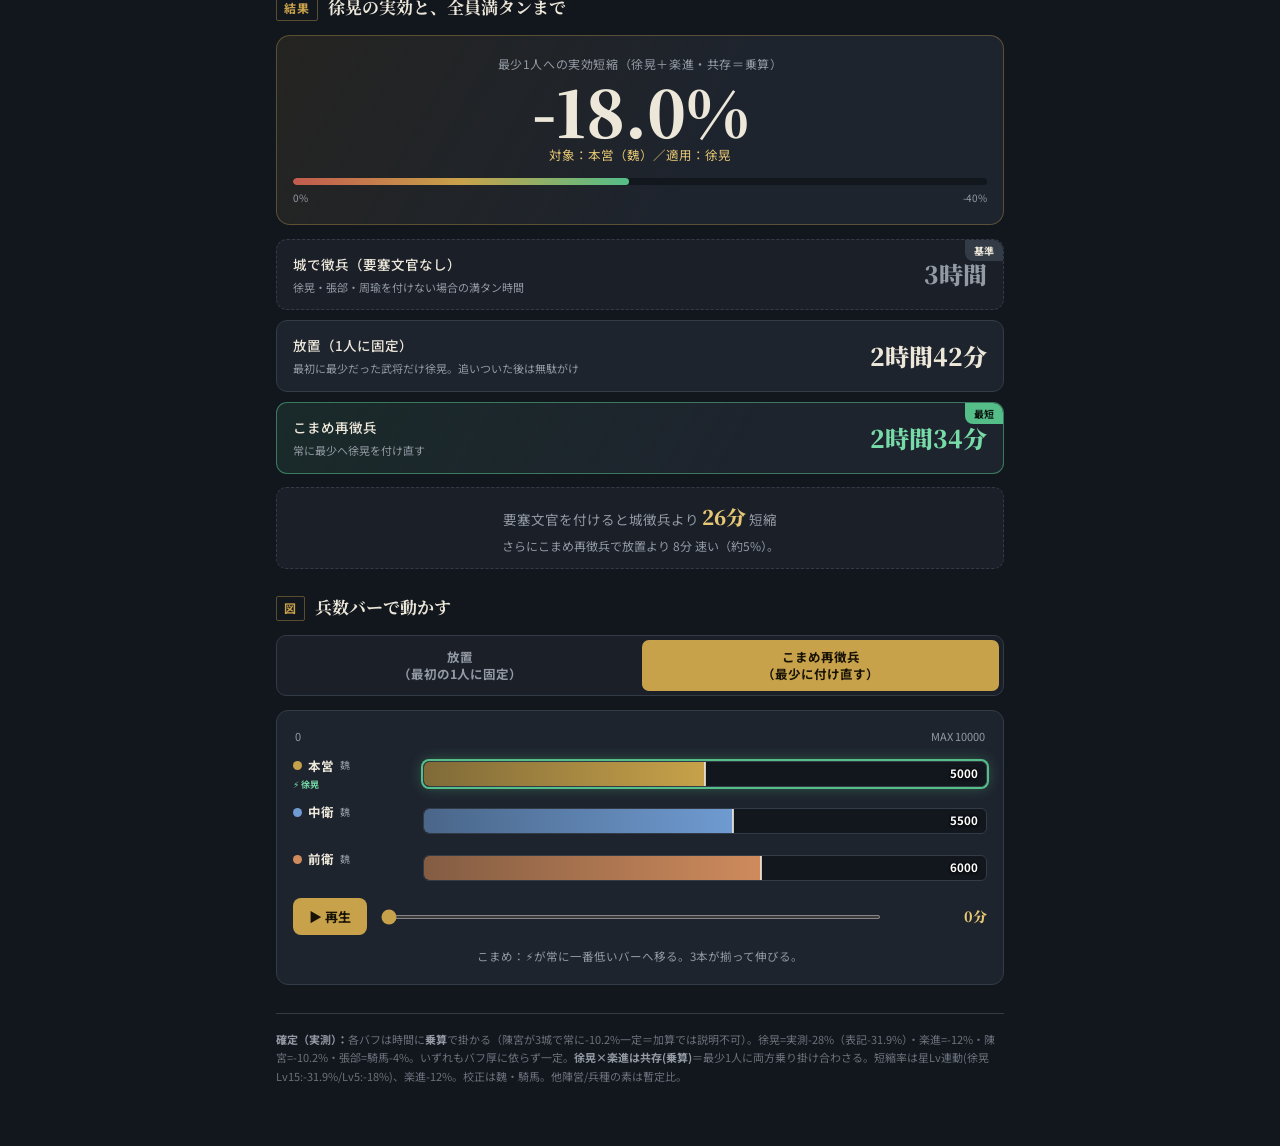
==== commit 4be0b180: "Add files via upload" ====
--- a/index.html
+++ b/index.html
@@ -111,6 +111,9 @@
   .card.best .v{color:var(--jade-hi)}
   .card.best::before{content:"最短";position:absolute;top:0;right:0;background:var(--jade);color:#0c130f;font-size:10px;font-weight:700;padding:2px 9px;border-bottom-left-radius:8px}
   .card.meh .v{color:var(--parch)}
+  .card.plain{background:var(--ink2);border-style:dashed}
+  .card.plain .v{color:var(--mute)}
+  .card.plain::before{content:"基準";position:absolute;top:0;right:0;background:var(--line);color:var(--parch);font-size:10px;font-weight:700;padding:2px 9px;border-bottom-left-radius:8px}
   .verdict{margin-top:13px;text-align:center;font-size:13.5px;color:var(--mute);background:var(--ink2);border:1px dashed var(--line);border-radius:10px;padding:12px 14px}
   .verdict b{font-family:"Noto Serif JP";font-weight:900;font-size:20px;color:var(--gold-hi);font-variant-numeric:tabular-nums}
 
@@ -141,6 +144,10 @@
   .foot b{color:var(--mute)}
   .ver{font-family:"Noto Sans JP";font-size:13px;font-weight:700;color:var(--mute);
     vertical-align:middle;margin-left:12px;letter-spacing:.02em}
+  .inmode{float:right;display:inline-flex;gap:0;border:1px solid var(--line);border-radius:8px;overflow:hidden}
+  .inmode button{background:transparent;border:none;color:var(--mute);font-family:"Noto Sans JP";
+    font-size:11.5px;font-weight:700;padding:5px 12px;cursor:pointer}
+  .inmode button.on{background:var(--gold);color:#171205}
   .lede .sub-note{color:var(--mute);font-size:.92em}
   .lede .warn{color:var(--gold-hi)}
   .howto-open{background:transparent;border:1px solid var(--line);color:var(--mute);
@@ -176,7 +183,7 @@
   <div class="eyebrow">率土之濱</div>
   <h1><span class="accent">徴兵時間</span>シミュレーター<span class="ver">ver.1</span></h1>
   <p class="lede">
-    文官の徐晃・楽進は「最少兵数の武将」に短縮が乗る。でも徴兵を<b>放置</b>していると、途中で最少の武将が入れ替わって、
+    徐晃・楽進は「最少兵数の武将」に短縮が乗る。でも徴兵を<b>放置</b>していると、途中で最少の武将が入れ替わって、
     せっかくの短縮が別の枠に活きない瞬間が出る。<b>こまめに徴兵し直して常に最少へ乗せ続ける</b>と、
     放置よりどれだけ速く全員満タンにできるか ── それを試すツール。自分の部隊とバフを入れて確かめる。
     <span class="sub-note">（各バフは時間に掛け算で効く。徐晃×楽進は共存＝両方乗る）</span>
@@ -184,7 +191,9 @@
   <button class="howto-open" onclick="openHowto()">? 使い方</button>
 
   <section>
-    <div class="sec-title"><span class="no">武将</span>部隊の3人</div>
+    <div class="sec-title"><span class="no">武将</span>部隊の3人
+      <span class="inmode"><button id="imCur" class="on" onclick="setInMode('cur')">現在兵数</button><button id="imNeed" onclick="setInMode('need')">徴兵数</button></span>
+    </div>
     <div id="cmds"></div>
   </section>
 
@@ -248,7 +257,8 @@
 const F_BOO=0.30, F_TEN=0.80, F_ZEN=0.95, F_CHOK=0.96; // 募兵所-70%/点将台-20%/善戦-5%/張郃騎馬-4%
 // 徐晃・楽進の短縮率は redOf() で算出（徐晃は表記%×0.5674、楽進は星Lv連動）
 // 文官のLv1短縮率(小数)。Lv1→15で×2.552(全文官共通・実測確定)
-const BASE1={joko:0.125,raku:0.047,shu:0.03672,chin:0.04,katsu:0.04,katsuShu:0.01}; // raku=楽進12%,shu=周瑜9.37%/段(実測)
+const BASE1={joko:0.125,raku:0.047,shu:0.03672,chin:0.04,katsu:0.04,katsuShu:0.01,
+  kaku:0.03,ourou:0.05,choukaku:0.038,sonsaku:0.06,shoukin:0.05,ganbun:0.025}; // 追加6文官(表記どおりLv連動)
 const LV_STEP=0.11086; // 毎Lv +Lv1値×この割合(線形)
 function lvEff(key,lv){return BASE1[key]*(1+LV_STEP*(lv-1));}
 function lvCap(star){return 10+Math.max(0,Math.min(5,star));} // 星0→Lv10, 星5→Lv15
@@ -272,6 +282,12 @@
   raku:{on:false, star:5, lv:10},
   shu:{on:false,  star:5, lv:15, n:3},
   chin:{on:false, star:5, lv:15},
+  kaku:{on:false, star:5, lv:15},     // 賈詡: 現在<上限50%の枠のみ
+  ourou:{on:false, star:5, lv:15},    // 王郎: 魏のみ
+  choukaku:{on:false, star:5, lv:15}, // 張角: 群のみ
+  sonsaku:{on:false, star:5, lv:15},  // 孫策: 呉のみ(本城)
+  shoukin:{on:false, star:5, lv:15},  // 蒋欽: 最少1人(要塞)・徐晃楽進と乗算共存
+  ganbun:{on:false, star:5, lv:15},   // 顔良&文醜: 群のみ(要塞)
 };
 let MODE='active';
 
@@ -282,6 +298,11 @@
   if(B.katsu.on){f*=(1-lvEff('katsu',B.katsu.lv)); if(c.fac==='shu')f*=(1-lvEff('katsuShu',B.katsu.lv));}
   if(B.shu.on)f*=Math.pow(1-lvEff('shu',B.shu.lv),B.shu.n); // 周瑜：実測-9.37%/段(3段で-25.6%)
   if(B.chin.on&&c.zhi)f*=(1-lvEff('chin',B.chin.lv));
+  if(B.kaku.on && Math.min(c.cur,c.max) < c.max*0.5) f*=(1-lvEff('kaku',B.kaku.lv)); // 賈詡:現在<上限50%
+  if(B.ourou.on && c.fac==='gi') f*=(1-lvEff('ourou',B.ourou.lv));     // 王郎:魏
+  if(B.choukaku.on && c.fac==='qun') f*=(1-lvEff('choukaku',B.choukaku.lv)); // 張角:群
+  if(B.sonsaku.on && c.fac==='go') f*=(1-lvEff('sonsaku',B.sonsaku.lv));   // 孫策:呉
+  if(B.ganbun.on && c.fac==='qun') f*=(1-lvEff('ganbun',B.ganbun.lv));   // 顔良文醜:群
   return f;}
 // 実測基準からのスケール: 徐晃=星5Lv15で-28%、楽進=星5Lv10で-12%
 const RAKU_RED=0.12; // 楽進 実測-12%(星5Lv10)
@@ -291,13 +312,22 @@
 }
 function jokoRed(){return BUFF.joko.on?redOf('joko'):0;}
 function rakuRed(){return BUFF.raku.on?redOf('raku'):0;}
-function boostFactor(){return (1-jokoRed())*(1-rakuRed());} // 最少1人。実測で徐晃×楽進は共存(乗算で両方乗る)
-function boostOn(){return jokoRed()>0||rakuRed()>0;}
-function boostWho(){const a=[];if(jokoRed()>0)a.push('徐晃');if(rakuRed()>0)a.push('楽進');return a.join('＋');}
+function shoukinRed(){return BUFF.shoukin.on?redOf('shoukin'):0;}
+function boostFactor(){return (1-jokoRed())*(1-rakuRed())*(1-shoukinRed());} // 最少1人。徐晃×楽進×蒋欽は乗算で共存
+function boostOn(){return jokoRed()>0||rakuRed()>0||shoukinRed()>0;}
+function boostWho(){const a=[];if(jokoRed()>0)a.push('徐晃');if(rakuRed()>0)a.push('楽進');if(shoukinRed()>0)a.push('蒋欽');return a.join('＋');}
 function secWithout(i){return baseRate(i)*facAlways(i);}
 function secWith(i){return baseRate(i)*facAlways(i)*boostFactor();}
 
 function argminActive(v,max){let idx=-1,mn=Infinity;for(let i=0;i<3;i++){if(v[i]<max[i]-1e-6&&v[i]<mn){mn=v[i];idx=i;}}return idx;}
+function castleTotal(){ // 要塞文官(徐晃・張郃・周瑜・蒋欽・顔良文醜)なしで各枠を満タンにする時間(分)
+  const s={joko:BUFF.joko.on,chok:BUFF.chok,shu:BUFF.shu.on,shoukin:BUFF.shoukin.on,ganbun:BUFF.ganbun.on};
+  BUFF.joko.on=false; BUFF.chok=false; BUFF.shu.on=false; BUFF.shoukin.on=false; BUFF.ganbun.on=false;
+  let mx=0;
+  for(let i=0;i<3;i++){const need=Math.max(0,CM[i].max-Math.min(CM[i].cur,CM[i].max)); mx=Math.max(mx,need*secWithout(i));}
+  BUFF.joko.on=s.joko; BUFF.chok=s.chok; BUFF.shu.on=s.shu; BUFF.shoukin.on=s.shoukin; BUFF.ganbun.on=s.ganbun;
+  return mx/60;
+}
 function simulate(strategy){
   const max=CM.map(c=>c.max), cur=CM.map(c=>Math.min(c.cur,c.max));
   const rBase=[0,1,2].map(i=>1/secWithout(i)), rBoost=[0,1,2].map(i=>1/secWith(i));
@@ -323,7 +353,7 @@
         <div class="facbtns">${FAC_LIST.map(f=>`<button class="facbtn ${c.fac===f?'on':''}" style="--fc:${FAC_COLOR[f]}" onclick="setFac(${i},'${f}')">${FAC_LABEL[f]}</button>`).join('')}</div>
         <label class="chip"><input type="checkbox" ${c.zhi?'checked':''} onchange="setZhi(${i},this.checked)">知略型</label>
         <label class="chip"><input type="checkbox" ${c.cav?'checked':''} onchange="setCav(${i},this.checked)">騎馬兵</label>
-        <div class="num-field"><label>現在</label><input type="number" value="${c.cur}" inputmode="numeric" onchange="setCur(${i},this.value)"></div>
+        <div class="num-field"><label>${INMODE==='need'?'徴兵数':'現在'}</label><input type="number" value="${INMODE==='need'?Math.max(0,c.max-Math.min(c.cur,c.max)):c.cur}" inputmode="numeric" onchange="${INMODE==='need'?`setNeed(${i},this.value)`:`setCur(${i},this.value)`}"></div>
         <div class="num-field"><label>上限(100刻み)</label><span class="stepper maxstep"><button onclick="stepMax(${i},-100)">−</button><span>${c.max}</span><button onclick="stepMax(${i},100)">+</button></span></div>
       </div></div>`;}
   $('cmds').innerHTML=h;
@@ -358,7 +388,13 @@
     ${detsuRow('joko','徐晃','最少1人。表記どおりLv連動(Lv1:12.5%〜Lv15:31.9%)。楽進と共存(乗算)')}
     ${detsuRow('raku','楽進','最少1人・-12%。徐晃と共存(乗算で両方乗る)')}
     ${detsuRow('shu','周瑜','部隊一律・実測-9.4%/段。文官数ぶんスタック(最大3=約-25.6%)')}
-    ${detsuRow('chin','陳宮','知略型(知略>攻撃)の武将のみ')}`;
+    ${detsuRow('chin','陳宮','知略型(知略>攻撃)の武将のみ')}
+    ${detsuRow('shoukin','蒋欽','要塞のみ・最少1人。徐晃/楽進と共存(乗算)')}
+    ${detsuRow('kaku','賈詡','現兵力が上限50%未満の武将のみ')}
+    ${detsuRow('ourou','王郎','魏の武将のみ')}
+    ${detsuRow('choukaku','張角','群の武将のみ')}
+    ${detsuRow('sonsaku','孫策','本城のみ・呉の武将のみ')}
+    ${detsuRow('ganbun','顔良&文醜','要塞のみ・群の武将のみ')}`;
 }
 function setBuff(k,v){if(typeof BUFF[k]==='object')BUFF[k].on=v;else BUFF[k]=v;renderBuffs();recompute();}
 function setStar(k,d){const b=BUFF[k];b.star=Math.max(0,Math.min(5,b.star+d));const cap=lvCap(b.star);if(b.lv>cap)b.lv=cap;renderBuffs();recompute();}
@@ -368,6 +404,9 @@
 function setZhi(i,v){CM[i].zhi=v;recompute();}
 function setCav(i,v){CM[i].cav=v;renderCmds();recompute();}
 function setCur(i,v){CM[i].cur=Math.max(0,+v||0);recompute();}
+function setNeed(i,v){const need=Math.max(0,+v||0);CM[i].cur=Math.max(0,CM[i].max-need);recompute();}
+let INMODE='cur';
+function setInMode(m){INMODE=m;$('imCur').classList.toggle('on',m==='cur');$('imNeed').classList.toggle('on',m==='need');renderCmds();recompute();}
 function setMax(i,v){CM[i].max=Math.max(1,+v||1);recompute();}
 function stepMax(i,d){CM[i].max=Math.max(100,CM[i].max+d);renderCmds();recompute();}
 
@@ -375,7 +414,7 @@
   const _cur=CM.map(c=>Math.min(c.cur,c.max)), _max=CM.map(c=>c.max), _L=argminActive(_cur,_max);
   for(let i=0;i<3;i++){const el=$('spd'+i);if(el){
     const boosted=(i===_L&&boostOn()), rate=boosted?secWith(i):secWithout(i), need=Math.max(0,_max[i]-_cur[i]);
-    el.innerHTML=rate.toFixed(2)+'秒/兵<span class="fillt"> ・ 満タン'+fmt(need*rate/60)+(boosted?' <span class="jk">⚡徐晃</span>':'')+'</span>';
+    el.innerHTML=rate.toFixed(2)+'秒/兵<span class="fillt"> ・ 満タン'+fmt(need*rate/60)+(boosted?' <span class="jk">⚡'+boostWho()+'</span>':'')+'</span>';
   }}
   const once=simulate('once'), active=simulate('active');
   window._R={once,active};
@@ -388,14 +427,17 @@
     $('effBar').style.width=(6+p*94)+'%';
   }else{$('effVal').textContent='—';$('effWho').textContent='徐晃・楽進オフ';$('effBar').style.width='0%';}
   const save=once.total-active.total;
+  const castle=castleTotal();
+  const saveByGen=castle-active.total; // 要塞文官(徐晃張郃周瑜)を付けたことによる短縮
   $('cards').innerHTML=[
+    {k:'城で徴兵（要塞文官なし）',s:'徐晃・張郃・周瑜を付けない場合の満タン時間',v:castle,cls:'plain'},
     {k:'放置（1人に固定）',s:'最初に最少だった武将だけ徐晃。追いついた後は無駄がけ',v:once.total,cls:'meh'},
     {k:'こまめ再徴兵',s:'常に最少へ徐晃を付け直す',v:active.total,cls:'best'},
   ].map(c=>`<div class="card ${c.cls}"><div class="k">${c.k}<small>${c.s}</small></div><div class="v">${fmt(c.v)}</div></div>`).join('');
   const pct=once.total>0?Math.round(save/once.total*100):0;
-  $('verdict').innerHTML = save<0.5
-    ? `再徴兵しても差は <b>ほぼ0分</b><br><span style="font-size:12px">この環境ではバフが厚く、付け替えの手間はほぼ無駄。</span>`
-    : `放置より <b>${fmt(save)}</b> 短縮 &nbsp;(約${pct}%早い)<br><span style="font-size:12px">バフを外すほど、この差は大きくなる。</span>`;
+  $('verdict').innerHTML = saveByGen<0.5
+    ? `要塞文官(徐晃・張郃・周瑜)を付けても差は <b>ほぼ0分</b><br><span style="font-size:12px">この兵数・環境では付ける手間に見合わない。</span>`
+    : `要塞文官を付けると城徴兵より <b>${fmt(saveByGen)}</b> 短縮<br><span style="font-size:12px">${save<0.5?'放置とこまめの差はほぼ0分。':`さらにこまめ再徴兵で放置より ${fmt(save)} 速い（約${pct}%）。`}</span>`;
   $('foot').innerHTML=`<b>確定（実測）：</b>各バフは時間に<b>乗算</b>で掛かる（陳宮が3城で常に-10.2%一定＝加算では説明不可）。`+
     `徐晃=実測-28%（表記-31.9%）・楽進=-12%・陳宮=-10.2%・張郃=騎馬-4%。いずれもバフ厚に依らず一定。`+
     `<b>徐晃×楽進は共存(乗算)</b>＝最少1人に両方乗り掛け合わさる。短縮率は星Lv連動(徐晃Lv15:-31.9%/Lv5:-18%)、楽進-12%。`+
@@ -419,7 +461,7 @@
     const boosting=(pt.boost===c)&&!finished&&val<mx-1e-6, full=val>=mx-1e-6;
     html+=`<div class="bar-row ${boosting?'boosting':''} ${full?'full':''}">
       <div class="bar-name"><span class="dot" style="background:${COL[c]}"></span>${POS[c]}
-        <span class="fac">${FAC_LABEL[CM[c].fac]}${CM[c].zhi?'/知':''}</span><span class="badge">⚡ 徐晃</span></div>
+        <span class="fac">${FAC_LABEL[CM[c].fac]}${CM[c].zhi?'/知':''}</span><span class="badge">⚡ ${boostWho()||'徐晃'}</span></div>
       <div class="bar-track">
         <div class="bar-fill" style="width:${pct.toFixed(1)}%;background:linear-gradient(90deg,${COL[c]}99,${COL[c]})"></div>
         <div class="bar-tick" style="left:${pct.toFixed(1)}%"></div>
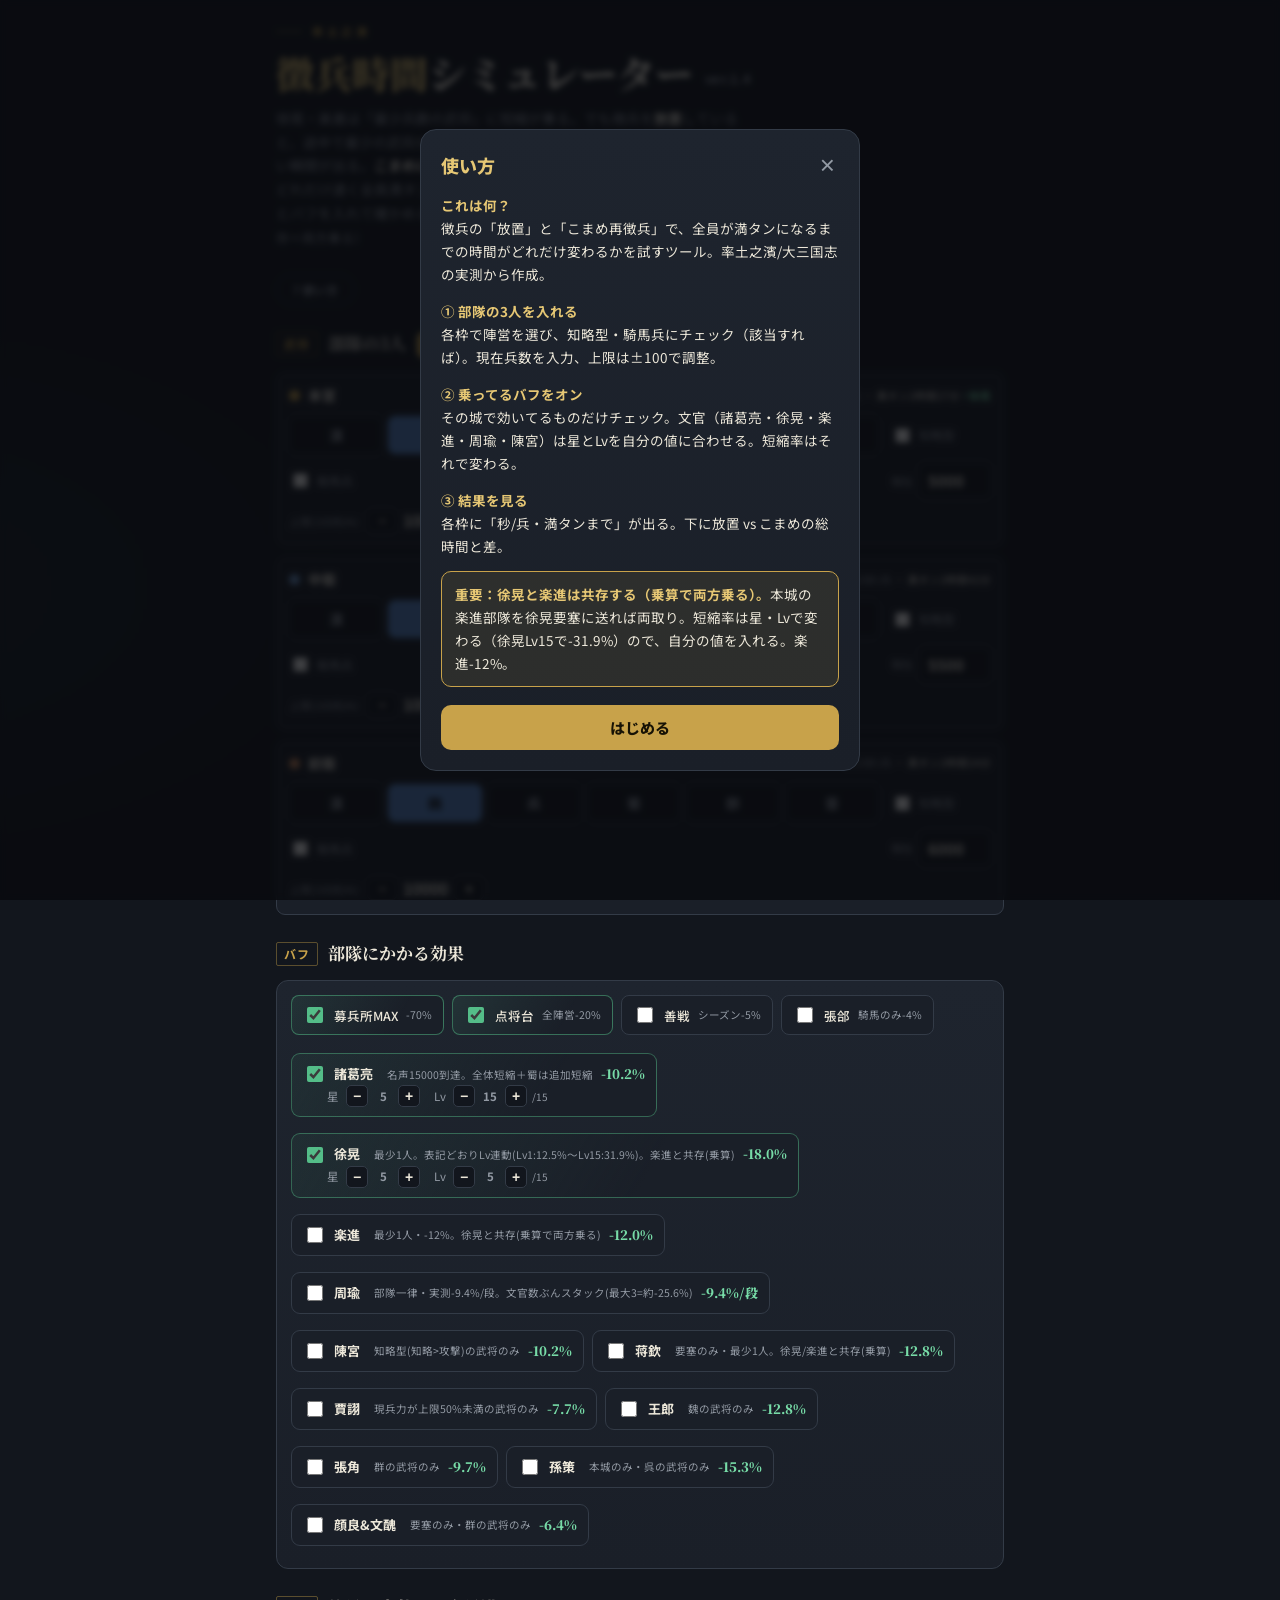
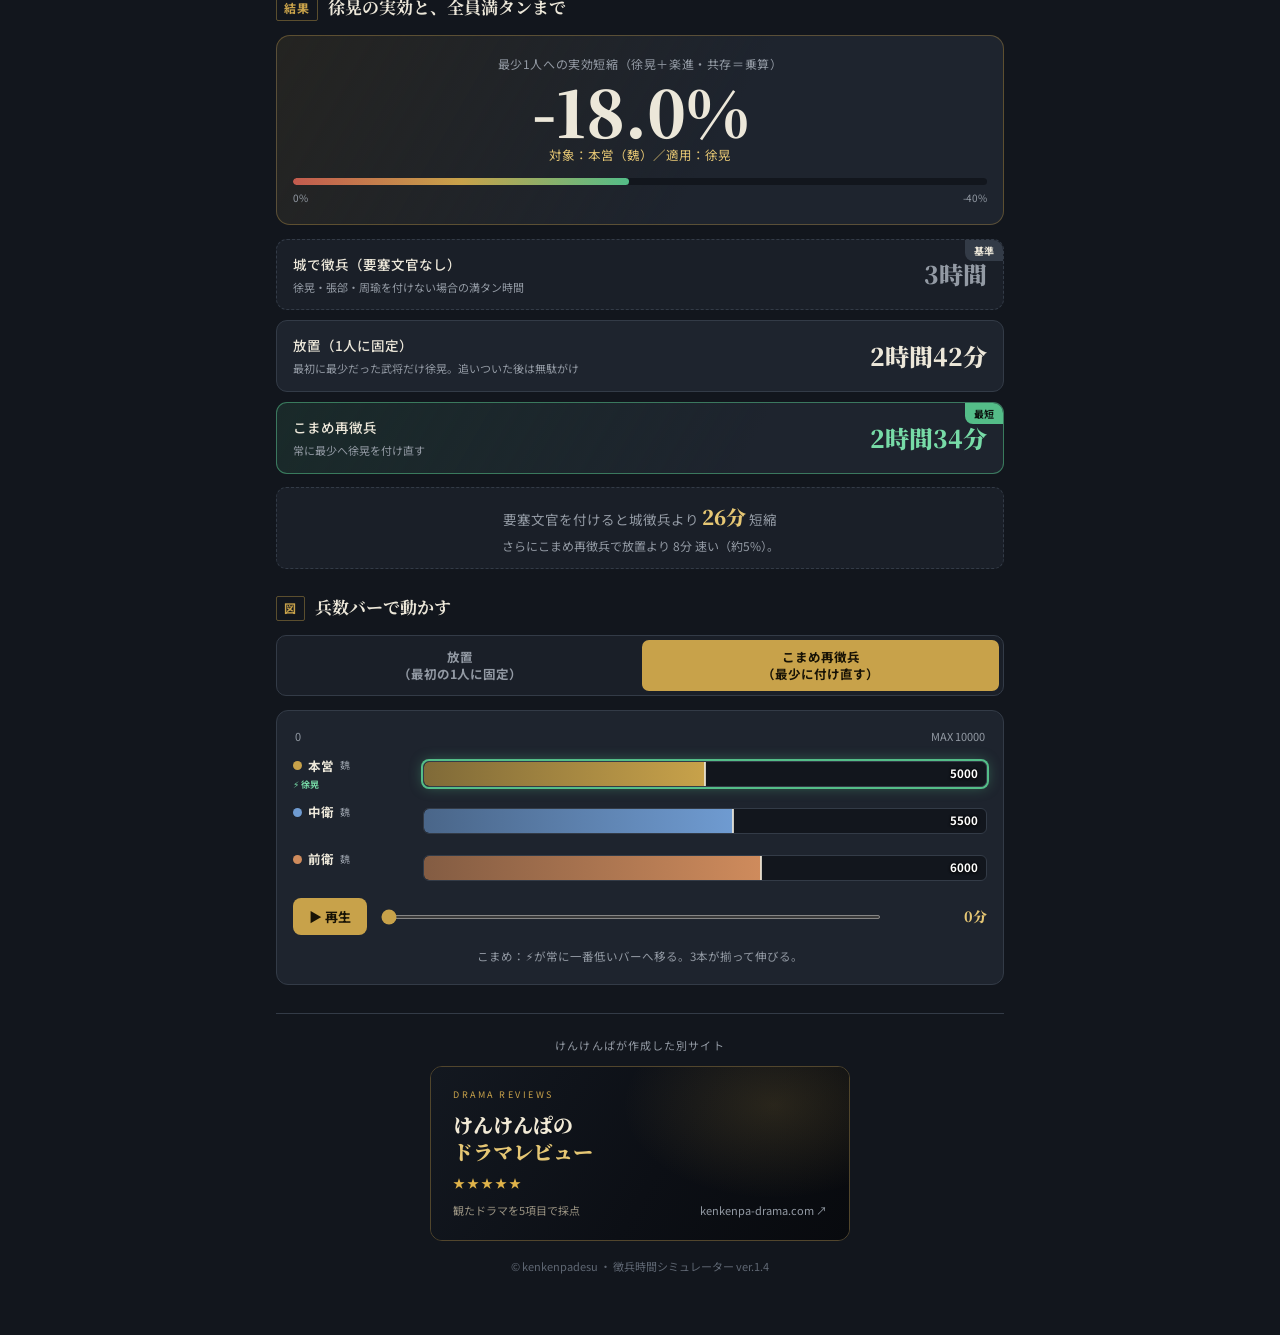
==== commit 9ad0ed7f: "Add files via upload" ====
--- a/index.html
+++ b/index.html
@@ -10,7 +10,21 @@
 <!-- End Google Tag Manager -->
 <meta charset="UTF-8">
 <meta name="viewport" content="width=device-width, initial-scale=1.0">
-<title>徴兵時間シミュレーター — 率土之濱</title>
+<title>徴兵時間シミュレーター — 率土之濱/大三国志</title>
+<link rel="icon" href="favicon.svg" type="image/svg+xml">
+<link rel="icon" href="favicon-32.png" sizes="32x32" type="image/png">
+<link rel="apple-touch-icon" href="favicon-256.png">
+<meta name="description" content="率土之濱/大三国志の徴兵時間シミュレーター。放置とこまめ再徴兵でどれだけ変わるかを試せる。">
+<meta property="og:type" content="website">
+<meta property="og:title" content="徴兵時間シミュレーター — 率土之濱/大三国志">
+<meta property="og:description" content="放置 vs こまめ徴兵、どれだけ変わる？ 陣営・文官・兵種ぜんぶ実測から計算。">
+<meta property="og:image" content="https://kenkenpadesu.github.io/daisangokushi/ogp.png">
+<meta property="og:image:width" content="1200">
+<meta property="og:image:height" content="630">
+<meta name="twitter:card" content="summary_large_image">
+<meta name="twitter:title" content="徴兵時間シミュレーター — 率土之濱/大三国志">
+<meta name="twitter:description" content="放置 vs こまめ徴兵、どれだけ変わる？">
+<meta name="twitter:image" content="https://kenkenpadesu.github.io/daisangokushi/ogp.png">
 <link rel="preconnect" href="https://fonts.googleapis.com">
 <link rel="preconnect" href="https://fonts.gstatic.com" crossorigin>
 <link href="https://fonts.googleapis.com/css2?family=Noto+Serif+JP:wght@500;700;900&family=Noto+Sans+JP:wght@400;500;700&display=swap" rel="stylesheet">
@@ -140,7 +154,21 @@
   #scrub{flex:1;accent-color:var(--gold);height:4px}
   .elapsed{font-family:"Noto Serif JP";font-weight:900;font-size:14px;color:var(--gold-hi);min-width:92px;text-align:right;font-variant-numeric:tabular-nums;white-space:nowrap}
   .chart-note{font-size:11.5px;color:var(--mute);text-align:center;margin:12px 4px 2px;line-height:1.6}
-  .foot{font-size:11px;color:#6b727c;margin-top:28px;line-height:1.7;border-top:1px solid var(--line);padding-top:16px}
+  .foot{margin-top:28px;border-top:1px solid var(--line);padding-top:22px}
+  .foot-label{font-size:11px;color:var(--mute);letter-spacing:.1em;text-align:center;margin-bottom:12px}
+  .drama-banner{display:block;text-decoration:none;max-width:420px;margin:0 auto;border-radius:12px;
+    overflow:hidden;border:1px solid rgba(200,162,74,.35)}
+  .drama-inner{position:relative;padding:20px 22px;
+    background:radial-gradient(60% 90% at 82% 22%, rgba(200,162,74,.16), rgba(200,162,74,0) 60%), linear-gradient(120deg,#131820,#0c0f15 55%,#080a0e)}
+  .drama-eyebrow{font-size:9px;color:var(--gold);letter-spacing:.28em;margin-bottom:8px}
+  .drama-title{font-family:"Noto Serif JP",serif;font-size:20px;font-weight:900;color:#f2ead6;line-height:1.35}
+  .drama-title span{color:var(--gold-hi)}
+  .drama-stars{color:#e0b34a;font-size:12px;letter-spacing:2px;margin-top:8px}
+  .drama-meta{display:flex;justify-content:space-between;align-items:flex-end;margin-top:8px;font-size:11px}
+  .drama-meta span:first-child{color:#9a9382}
+  .drama-meta span:last-child{color:var(--mute)}
+  .drama-banner:hover{border-color:var(--gold)}
+  .credit{text-align:center;font-size:11px;color:#5f6773;margin-top:16px}
   .foot b{color:var(--mute)}
   .ver{font-family:"Noto Sans JP";font-size:13px;font-weight:700;color:var(--mute);
     vertical-align:middle;margin-left:12px;letter-spacing:.02em}
@@ -181,7 +209,7 @@
 <div class="wrap">
 
   <div class="eyebrow">率土之濱</div>
-  <h1><span class="accent">徴兵時間</span>シミュレーター<span class="ver">ver.1</span></h1>
+  <h1><span class="accent">徴兵時間</span>シミュレーター<span class="ver">ver.1.4</span></h1>
   <p class="lede">
     徐晃・楽進は「最少兵数の武将」に短縮が乗る。でも徴兵を<b>放置</b>していると、途中で最少の武将が入れ替わって、
     せっかくの短縮が別の枠に活きない瞬間が出る。<b>こまめに徴兵し直して常に最少へ乗せ続ける</b>と、
@@ -233,7 +261,18 @@
     </div>
   </section>
 
-  <div class="foot" id="foot"></div>
+  <div class="foot" id="foot">
+    <div class="foot-label">けんけんぱが作成した別サイト</div>
+    <a class="drama-banner" href="https://kenkenpa-drama.com/">
+      <div class="drama-inner">
+        <div class="drama-eyebrow">DRAMA REVIEWS</div>
+        <div class="drama-title">けんけんぱの<br><span>ドラマレビュー</span></div>
+        <div class="drama-stars">★★★★★</div>
+        <div class="drama-meta"><span>観たドラマを5項目で採点</span><span>kenkenpa-drama.com ↗</span></div>
+      </div>
+    </a>
+    <div class="credit">© kenkenpadesu ・ 徴兵時間シミュレーター ver.1.4</div>
+  </div>
 </div>
 
 <div class="modal-bg" id="howto" onclick="if(event.target===this)closeHowto()">
@@ -438,10 +477,6 @@
   $('verdict').innerHTML = saveByGen<0.5
     ? `要塞文官(徐晃・張郃・周瑜)を付けても差は <b>ほぼ0分</b><br><span style="font-size:12px">この兵数・環境では付ける手間に見合わない。</span>`
     : `要塞文官を付けると城徴兵より <b>${fmt(saveByGen)}</b> 短縮<br><span style="font-size:12px">${save<0.5?'放置とこまめの差はほぼ0分。':`さらにこまめ再徴兵で放置より ${fmt(save)} 速い（約${pct}%）。`}</span>`;
-  $('foot').innerHTML=`<b>確定（実測）：</b>各バフは時間に<b>乗算</b>で掛かる（陳宮が3城で常に-10.2%一定＝加算では説明不可）。`+
-    `徐晃=実測-28%（表記-31.9%）・楽進=-12%・陳宮=-10.2%・張郃=騎馬-4%。いずれもバフ厚に依らず一定。`+
-    `<b>徐晃×楽進は共存(乗算)</b>＝最少1人に両方乗り掛け合わさる。短縮率は星Lv連動(徐晃Lv15:-31.9%/Lv5:-18%)、楽進-12%。`+
-    `校正は魏・騎馬。他陣営/兵種の素は暫定比。`;
   renderBars();
 }
 
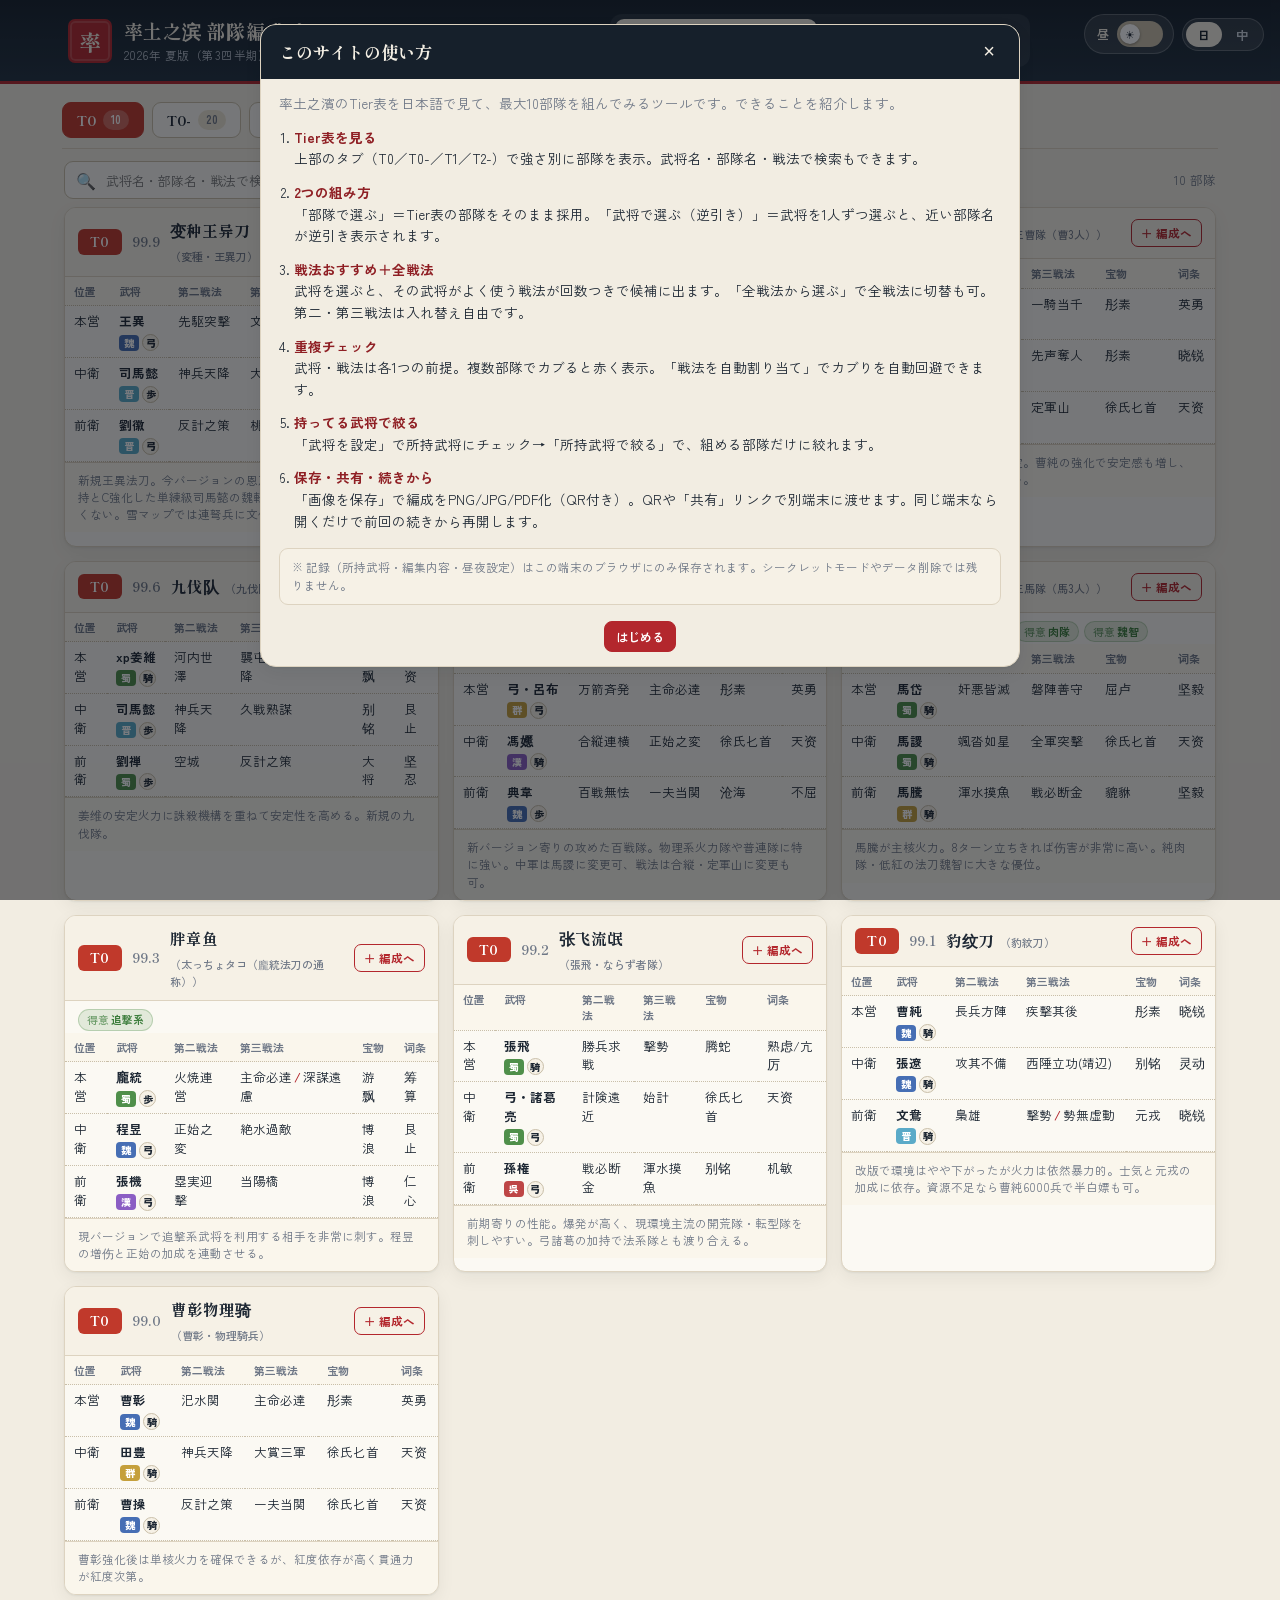
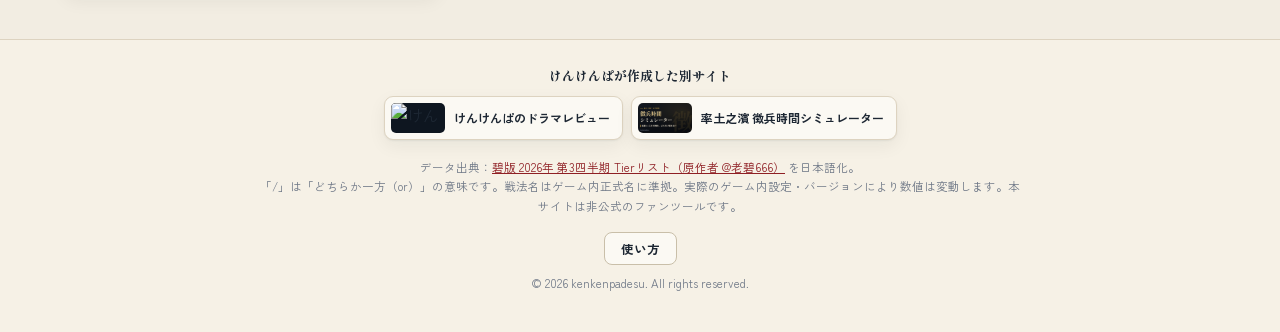
==== commit d054ed45: "Add files via upload" ====
--- a/index.html
+++ b/index.html
@@ -1,530 +1,4409 @@
 <!DOCTYPE html>
 <html lang="ja">
 <head>
-<!-- Google Tag Manager -->
-<script>(function(w,d,s,l,i){w[l]=w[l]||[];w[l].push({'gtm.start':
-new Date().getTime(),event:'gtm.js'});var f=d.getElementsByTagName(s)[0],
-j=d.createElement(s),dl=l!='dataLayer'?'&l='+l:'';j.async=true;j.src=
-'https://www.googletagmanager.com/gtm.js?id='+i+dl;f.parentNode.insertBefore(j,f);
-})(window,document,'script','dataLayer','GTM-NK4MCM9C');</script>
-<!-- End Google Tag Manager -->
-<meta charset="UTF-8">
-<meta name="viewport" content="width=device-width, initial-scale=1.0">
-<title>徴兵時間シミュレーター — 率土之濱/大三国志</title>
+<meta charset="utf-8">
+<meta name="viewport" content="width=device-width, initial-scale=1">
+<title>率土之濱 10部隊編成ボード｜2026夏版 Tier表</title>
+<meta name="description" content="率土之濱-大三国志 2026年夏版（第3四半期）Tierリスト（100部隊）を日本語化。武将で逆引き、戦法おすすめ、所持武将フィルター、最大10部隊の編成シミュレート・画像保存ができます。">
+<meta name="theme-color" content="#16202b">
 <link rel="icon" href="favicon.svg" type="image/svg+xml">
 <link rel="icon" href="favicon-32.png" sizes="32x32" type="image/png">
 <link rel="apple-touch-icon" href="favicon-256.png">
-<meta name="description" content="率土之濱/大三国志の徴兵時間シミュレーター。放置とこまめ再徴兵でどれだけ変わるかを試せる。">
 <meta property="og:type" content="website">
-<meta property="og:title" content="徴兵時間シミュレーター — 率土之濱/大三国志">
-<meta property="og:description" content="放置 vs こまめ徴兵、どれだけ変わる？ 陣営・文官・兵種ぜんぶ実測から計算。">
-<meta property="og:image" content="https://kenkenpadesu.github.io/daisangokushi/ogp.png">
-<meta property="og:image:width" content="1200">
-<meta property="og:image:height" content="630">
+<meta property="og:site_name" content="率土之濱 10部隊編成ボード">
+<meta property="og:title" content="率土之濱 10部隊編成ボード｜2026夏版 Tier表">
+<meta property="og:description" content="2026夏版のTierリスト（100部隊）を日本語化。武将で逆引き・戦法おすすめ・所持フィルター・画像保存。">
+<meta property="og:url" content="https://kenkenpadesu.github.io/daisangokushi/butai-hensei/">
+<meta property="og:image" content="https://kenkenpadesu.github.io/daisangokushi/butai-hensei/ogp.png">
+<meta property="og:locale" content="ja_JP">
 <meta name="twitter:card" content="summary_large_image">
-<meta name="twitter:title" content="徴兵時間シミュレーター — 率土之濱/大三国志">
-<meta name="twitter:description" content="放置 vs こまめ徴兵、どれだけ変わる？">
-<meta name="twitter:image" content="https://kenkenpadesu.github.io/daisangokushi/ogp.png">
+<meta name="twitter:title" content="率土之濱 10部隊編成ボード｜2026夏版 Tier表">
+<meta name="twitter:description" content="2026夏版のTierリスト（100部隊）を日本語化。武将で逆引き・戦法おすすめ・所持フィルター・画像保存。">
+<meta name="twitter:image" content="https://kenkenpadesu.github.io/daisangokushi/butai-hensei/ogp.png">
+<!-- Google Tag Manager -->
+<script>(function(w,d,s,l,i){w[l]=w[l]||[];w[l].push({'gtm.start':new Date().getTime(),event:'gtm.js'});var f=d.getElementsByTagName(s)[0],j=d.createElement(s),dl=l!='dataLayer'?'&l='+l:'';j.async=true;j.src='https://www.googletagmanager.com/gtm.js?id='+i+dl;f.parentNode.insertBefore(j,f);})(window,document,'script','dataLayer','GTM-NK4MCM9C');</script>
+<!-- End Google Tag Manager -->
 <link rel="preconnect" href="https://fonts.googleapis.com">
 <link rel="preconnect" href="https://fonts.gstatic.com" crossorigin>
-<link href="https://fonts.googleapis.com/css2?family=Noto+Serif+JP:wght@500;700;900&family=Noto+Sans+JP:wght@400;500;700&display=swap" rel="stylesheet">
+<link href="https://fonts.googleapis.com/css2?family=Shippori+Mincho:wght@600;700;800&family=Zen+Kaku+Gothic+New:wght@400;500;700&display=swap" rel="stylesheet">
 <style>
-  :root{
-    --ink:#12161d; --ink2:#1a1f28; --panel:#1e242e; --panel2:#242b36; --line:#333b47;
-    --gold:#c8a24a; --gold-hi:#e6c774; --jade:#54bd88; --jade-hi:#77dba7;
-    --clay:#cf8b5c; --steel:#6f9bd1; --verm:#c25b4e; --parch:#ece7d9; --mute:#939aa4;
-  }
-  *{box-sizing:border-box}
-  html,body{margin:0;padding:0}
-  body{
-    background:radial-gradient(1200px 500px at 80% -10%, rgba(200,162,74,.10), transparent 60%),
-      radial-gradient(900px 500px at -10% 20%, rgba(111,155,209,.08), transparent 55%), var(--ink);
-    color:var(--parch); font-family:"Noto Sans JP",system-ui,sans-serif; line-height:1.7;
-    -webkit-font-smoothing:antialiased;
-  }
-  .wrap{max-width:760px;margin:0 auto;padding:22px 16px 60px}
-  .eyebrow{font-size:11px;letter-spacing:.32em;color:var(--gold);font-weight:700;
-    margin-bottom:10px;display:flex;align-items:center;gap:10px}
-  .eyebrow::before{content:"";width:26px;height:1px;background:var(--gold);opacity:.7}
-  h1{font-family:"Noto Serif JP",serif;font-weight:900;font-size:clamp(24px,6.6vw,38px);line-height:1.16;margin:0 0 12px}
-  h1 .accent{color:var(--gold-hi)}
-  .lede{color:var(--mute);font-size:14px;margin:0 0 24px;max-width:58ch}
-  .lede b{color:var(--parch);font-weight:700}
-  section{margin-bottom:24px}
-  .sec-title{font-family:"Noto Serif JP",serif;font-weight:700;font-size:17px;margin:0 0 13px;display:flex;align-items:baseline;gap:10px}
-  .sec-title .no{font-size:12px;color:var(--gold);font-weight:700;letter-spacing:.1em;
-    border:1px solid rgba(200,162,74,.4);border-radius:2px;padding:1px 7px;font-family:"Noto Sans JP";flex:none;position:relative;top:-1px}
-  .panel{background:linear-gradient(180deg,var(--panel),var(--ink2));border:1px solid var(--line);border-radius:12px;padding:14px}
-
-  .cmd{border:1px solid var(--line);border-radius:9px;padding:11px 12px;margin-bottom:9px;background:var(--ink2)}
-  .cmd-head{display:flex;align-items:center;gap:8px;margin-bottom:9px}
-  .cmd-head .dot{width:11px;height:11px;border-radius:50%;flex:none}
-  .cmd-head .pos{font-weight:700;font-size:14px}
-  .cmd-head .spd{margin-left:auto;font-size:10.5px;color:var(--mute);font-variant-numeric:tabular-nums}
-  .cmd-head .spd .fillt{color:var(--parch)}
-  .cmd-head .spd .jk{color:var(--jade-hi);font-weight:700}
-  .cmd-grid{display:grid;grid-template-columns:1fr auto;gap:9px 12px;align-items:center}
-  .seg{display:flex;background:var(--ink);border:1px solid var(--line);border-radius:7px;padding:3px;gap:3px}
-  .seg button{flex:1;background:transparent;border:none;color:var(--mute);font-family:"Noto Sans JP";
-    font-size:12px;font-weight:700;padding:6px 4px;border-radius:5px;cursor:pointer;white-space:nowrap}
-  .seg button.on{background:var(--gold);color:#171205}
-  .facbtns{display:flex;flex-wrap:wrap;gap:6px}
-  .facbtn{flex:1 1 auto;min-width:44px;background:var(--ink);border:1.5px solid var(--line);
-    border-radius:7px;color:var(--mute);font-family:"Noto Sans JP";font-size:14px;font-weight:700;
-    padding:8px 4px;cursor:pointer;transition:.12s}
-  .facbtn.on{background:var(--fc);border-color:var(--fc);color:#12161d}
-  .facbtn:not(.on):hover{border-color:var(--fc);color:var(--parch)}
-  .d-note{font-size:10.5px;color:var(--mute);font-weight:400;margin-left:6px}
-  .d-head .d-val{margin-left:auto}
-  .num-field{display:flex;align-items:center;gap:6px}
-  .num-field label{font-size:11px;color:var(--mute);white-space:nowrap}
-  .num-field input{width:72px;background:var(--ink);border:1px solid var(--line);border-radius:6px;color:var(--parch);
-    font-family:"Noto Sans JP";font-size:15px;font-weight:700;padding:6px 8px;font-variant-numeric:tabular-nums}
-  .num-field input:focus{outline:none;border-color:var(--gold)}
-  .chip{display:inline-flex;align-items:center;gap:6px;font-size:12px;color:var(--mute);cursor:pointer;user-select:none;white-space:nowrap}
-  .chip input{width:15px;height:15px;accent-color:var(--jade)}
-
-  .buffs{display:flex;flex-wrap:wrap;gap:8px}
-  .buff{display:flex;align-items:center;gap:8px;background:var(--ink2);border:1px solid var(--line);border-radius:8px;
-    padding:8px 11px;font-size:12.5px;font-weight:500;cursor:pointer;user-select:none}
-  .buff input{width:16px;height:16px;accent-color:var(--jade)}
-  .buff.on{border-color:rgba(84,189,136,.5);background:linear-gradient(120deg,rgba(84,189,136,.10),var(--ink2) 70%)}
-  .buff .sub{color:var(--mute);font-size:10.5px;font-weight:400}
-  .stepper{display:inline-flex;align-items:center;gap:6px;margin-left:2px}
-  .stepper button{width:22px;height:22px;border-radius:5px;border:1px solid var(--line);background:var(--ink);
-    color:var(--parch);font-size:14px;font-weight:700;cursor:pointer;line-height:1}
-  .stepper span{min-width:18px;text-align:center;font-weight:700;font-variant-numeric:tabular-nums}
-  .buffrow{display:flex;flex-wrap:wrap;gap:8px;margin-bottom:10px}
-  .detsu{border:1px solid var(--line);border-radius:9px;padding:9px 11px;margin-bottom:8px;background:var(--ink2)}
-  .detsu.on{border-color:rgba(84,189,136,.45);background:linear-gradient(120deg,rgba(84,189,136,.08),var(--ink2) 70%)}
-  .d-head{display:flex;align-items:center;gap:8px;font-size:13px;cursor:pointer;user-select:none}
-  .d-head input{width:16px;height:16px;accent-color:var(--jade)}
-  .d-head .d-val{margin-left:auto;font-family:"Noto Serif JP";font-weight:900;color:var(--jade-hi);
-    font-variant-numeric:tabular-nums}
-  .d-sub{font-size:10.5px;color:var(--mute);margin:3px 0 8px 24px}
-  .d-ctl{display:flex;flex-wrap:wrap;gap:14px;padding-left:24px}
-  .mini{display:inline-flex;align-items:center;gap:5px;font-size:11.5px;color:var(--mute)}
-  .cap{font-size:10px;color:var(--mute)}
-
-  .hero{background:linear-gradient(120deg,rgba(200,162,74,.10),var(--panel) 60%);border:1px solid rgba(200,162,74,.35);
-    border-radius:14px;padding:18px 16px;text-align:center;margin-bottom:14px}
-  .hero .cap{font-size:12px;color:var(--mute);letter-spacing:.05em}
-  .hero .big{font-family:"Noto Serif JP",serif;font-weight:900;font-size:clamp(40px,13vw,64px);line-height:1;margin:4px 0 2px;font-variant-numeric:tabular-nums}
-  .hero .who{font-size:12.5px;color:var(--gold-hi)}
-  .hero .scale{margin-top:12px;height:7px;border-radius:4px;background:var(--ink);overflow:hidden;position:relative}
-  .hero .scale i{position:absolute;left:0;top:0;bottom:0;border-radius:4px;background:linear-gradient(90deg,var(--verm),var(--gold),var(--jade))}
-  .hero .ends{display:flex;justify-content:space-between;font-size:10px;color:var(--mute);margin-top:4px}
-
-  .cards{display:flex;flex-direction:column;gap:10px}
-  .card{display:grid;grid-template-columns:1fr auto;align-items:center;gap:12px;border:1px solid var(--line);border-radius:11px;
-    padding:13px 16px;background:var(--panel);position:relative;overflow:hidden}
-  .card .k{font-size:13.5px;font-weight:500}
-  .card .k small{display:block;color:var(--mute);font-size:11px;font-weight:400;margin-top:2px}
-  .card .v{font-family:"Noto Serif JP",serif;font-weight:900;font-size:24px;font-variant-numeric:tabular-nums;text-align:right;line-height:1;white-space:nowrap}
-  .card.best{border-color:rgba(84,189,136,.55);background:linear-gradient(120deg,rgba(84,189,136,.12),var(--panel) 65%)}
-  .card.best .v{color:var(--jade-hi)}
-  .card.best::before{content:"最短";position:absolute;top:0;right:0;background:var(--jade);color:#0c130f;font-size:10px;font-weight:700;padding:2px 9px;border-bottom-left-radius:8px}
-  .card.meh .v{color:var(--parch)}
-  .card.plain{background:var(--ink2);border-style:dashed}
-  .card.plain .v{color:var(--mute)}
-  .card.plain::before{content:"基準";position:absolute;top:0;right:0;background:var(--line);color:var(--parch);font-size:10px;font-weight:700;padding:2px 9px;border-bottom-left-radius:8px}
-  .verdict{margin-top:13px;text-align:center;font-size:13.5px;color:var(--mute);background:var(--ink2);border:1px dashed var(--line);border-radius:10px;padding:12px 14px}
-  .verdict b{font-family:"Noto Serif JP";font-weight:900;font-size:20px;color:var(--gold-hi);font-variant-numeric:tabular-nums}
-
-  .toggle{display:flex;background:var(--ink2);border:1px solid var(--line);border-radius:10px;padding:4px;margin-bottom:14px;gap:4px}
-  .toggle button{flex:1;background:transparent;border:none;color:var(--mute);font-family:"Noto Sans JP";font-size:12.5px;font-weight:700;padding:9px 6px;border-radius:7px;cursor:pointer;line-height:1.3}
-  .toggle button.on{background:var(--gold);color:#171205}
-  .chart-box{background:var(--panel);border:1px solid var(--line);border-radius:12px;padding:16px}
-  .axis-row{display:flex;justify-content:space-between;font-size:11px;color:var(--mute);padding:0 2px 12px;font-variant-numeric:tabular-nums}
-  .bar-row{display:grid;grid-template-columns:120px 1fr;align-items:center;gap:10px;margin-bottom:14px}
-  .bar-name{font-weight:700;font-size:12.5px;display:flex;align-items:center;gap:6px;flex-wrap:wrap;line-height:1.25}
-  .bar-name .dot{width:9px;height:9px;border-radius:50%}
-  .bar-name .fac{font-size:10px;color:var(--mute);font-weight:400}
-  .bar-name .badge{font-size:9px;color:var(--jade-hi);font-weight:700;opacity:0;transition:opacity .15s;width:100%}
-  .bar-row.boosting .badge{opacity:1}
-  .bar-track{position:relative;height:26px;background:var(--ink);border:1px solid var(--line);border-radius:6px;overflow:hidden}
-  .bar-fill{position:absolute;left:0;top:0;bottom:0;border-radius:5px 0 0 5px}
-  .bar-tick{position:absolute;top:-2px;bottom:-2px;width:2px;background:var(--parch);opacity:.85;transform:translateX(-1px)}
-  .bar-val{position:absolute;top:50%;right:8px;transform:translateY(-50%);font-size:11.5px;font-weight:700;color:#fff;text-shadow:0 1px 3px #000,0 0 2px #000;font-variant-numeric:tabular-nums}
-  .bar-row.boosting .bar-track{box-shadow:0 0 0 2px var(--jade),0 0 14px rgba(84,189,136,.45)}
-  .bar-row.full .bar-track{box-shadow:0 0 0 1px rgba(200,162,74,.7)}
-  .play-row{display:flex;align-items:center;gap:12px;margin-top:2px}
-  .play{background:var(--gold);color:#171205;border:none;border-radius:8px;font-weight:700;font-family:"Noto Sans JP";font-size:13px;padding:9px 16px;cursor:pointer;white-space:nowrap}
-  .play.playing{background:var(--panel2);color:var(--parch);border:1px solid var(--line)}
-  #scrub{flex:1;accent-color:var(--gold);height:4px}
-  .elapsed{font-family:"Noto Serif JP";font-weight:900;font-size:14px;color:var(--gold-hi);min-width:92px;text-align:right;font-variant-numeric:tabular-nums;white-space:nowrap}
-  .chart-note{font-size:11.5px;color:var(--mute);text-align:center;margin:12px 4px 2px;line-height:1.6}
-  .foot{margin-top:28px;border-top:1px solid var(--line);padding-top:22px}
-  .foot-label{font-size:11px;color:var(--mute);letter-spacing:.1em;text-align:center;margin-bottom:12px}
-  .drama-banner{display:block;text-decoration:none;max-width:420px;margin:0 auto;border-radius:12px;
-    overflow:hidden;border:1px solid rgba(200,162,74,.35)}
-  .drama-inner{position:relative;padding:20px 22px;
-    background:radial-gradient(60% 90% at 82% 22%, rgba(200,162,74,.16), rgba(200,162,74,0) 60%), linear-gradient(120deg,#131820,#0c0f15 55%,#080a0e)}
-  .drama-eyebrow{font-size:9px;color:var(--gold);letter-spacing:.28em;margin-bottom:8px}
-  .drama-title{font-family:"Noto Serif JP",serif;font-size:20px;font-weight:900;color:#f2ead6;line-height:1.35}
-  .drama-title span{color:var(--gold-hi)}
-  .drama-stars{color:#e0b34a;font-size:12px;letter-spacing:2px;margin-top:8px}
-  .drama-meta{display:flex;justify-content:space-between;align-items:flex-end;margin-top:8px;font-size:11px}
-  .drama-meta span:first-child{color:#9a9382}
-  .drama-meta span:last-child{color:var(--mute)}
-  .drama-banner:hover{border-color:var(--gold)}
-  .credit{text-align:center;font-size:11px;color:#5f6773;margin-top:16px}
-  .foot b{color:var(--mute)}
-  .ver{font-family:"Noto Sans JP";font-size:13px;font-weight:700;color:var(--mute);
-    vertical-align:middle;margin-left:12px;letter-spacing:.02em}
-  .inmode{float:right;display:inline-flex;gap:0;border:1px solid var(--line);border-radius:8px;overflow:hidden}
-  .inmode button{background:transparent;border:none;color:var(--mute);font-family:"Noto Sans JP";
-    font-size:11.5px;font-weight:700;padding:5px 12px;cursor:pointer}
-  .inmode button.on{background:var(--gold);color:#171205}
-  .lede .sub-note{color:var(--mute);font-size:.92em}
-  .lede .warn{color:var(--gold-hi)}
-  .howto-open{background:transparent;border:1px solid var(--line);color:var(--mute);
-    font-family:"Noto Sans JP";font-size:12px;font-weight:700;border-radius:20px;
-    padding:6px 16px;margin:0 0 24px;cursor:pointer}
-  .howto-open:hover{border-color:var(--gold);color:var(--gold-hi)}
-  .maxstep button{min-width:30px}
-  .modal-bg{position:fixed;inset:0;background:rgba(8,10,14,.78);backdrop-filter:blur(3px);
-    display:none;align-items:center;justify-content:center;padding:20px;z-index:50}
-  .modal-bg.show{display:flex}
-  .modal{background:linear-gradient(180deg,var(--panel),var(--ink2));border:1px solid var(--line);
-    border-radius:16px;max-width:440px;width:100%;max-height:86vh;overflow:auto;padding:20px}
-  .modal-h{display:flex;align-items:center;font-size:18px;font-weight:800;color:var(--gold-hi);
-    margin-bottom:14px}
-  .modal-x{margin-left:auto;background:transparent;border:none;color:var(--mute);font-size:26px;
-    line-height:1;cursor:pointer;padding:0 4px}
-  .modal-body p{font-size:13.5px;color:var(--parch);margin:0 0 14px}
-  .modal-body b{color:var(--gold-hi)}
-  .modal-body .key{background:rgba(200,162,74,.1);border:1px solid var(--gold);border-radius:10px;
-    padding:11px 13px;color:var(--parch)}
-  .modal-body .key b{color:var(--gold-hi)}
-  .modal-go{width:100%;background:var(--gold);color:#171205;border:none;border-radius:10px;
-    font-family:"Noto Sans JP";font-size:15px;font-weight:800;padding:12px;cursor:pointer;margin-top:4px}
+:root{
+  --ink:#16202b; --ink2:#20303f; --paper:#f2ede2; --card:#fbf9f3; --card2:#f6f1e6;
+  --line:#ddd3c0; --line2:#c9bfa9; --text:#1d2733; --muted:#6f7887; --seal:#b3272d; --seal-d:#8f1f24;
+  --t0:#c0392b; --t0m:#cf7a34; --t1:#2f6fb0; --t2:#4f8f4a;
+  --ok:#2f7d4f; --warn:#c0392b;
+  --shadow:0 1px 2px rgba(20,30,40,.06),0 6px 18px rgba(20,30,40,.06);
+}
+*{box-sizing:border-box}
+html,body{margin:0;padding:0}
+body{
+  font-family:"Zen Kaku Gothic New",system-ui,sans-serif;
+  color:var(--text); background:var(--paper);
+  -webkit-font-smoothing:antialiased; line-height:1.5;
+}
+.mincho{font-family:"Shippori Mincho",serif;}
+a{color:inherit}
+
+/* header */
+header{
+  position:sticky; top:0; z-index:40;
+  background:linear-gradient(180deg,var(--ink),var(--ink2));
+  color:#f4efe4; border-bottom:3px solid var(--seal);
+}
+.hwrap{max-width:1180px;margin:0 auto;padding:14px 200px 14px 18px;display:flex;align-items:center;gap:16px;flex-wrap:wrap}
+@media(max-width:640px){.hwrap{padding-right:110px}.topctrls{top:10px;right:10px}}
+.brand{display:flex;align-items:center;gap:12px;min-width:0}
+.seal{
+  flex:none;width:44px;height:44px;border:2px solid var(--seal);border-radius:7px;
+  display:grid;place-items:center;color:#f4efe4;background:var(--seal);
+  font-family:"Shippori Mincho",serif;font-weight:800;font-size:22px;line-height:1;
+  box-shadow:inset 0 0 0 2px rgba(255,255,255,.15);
+}
+.brand h1{font-family:"Shippori Mincho",serif;font-weight:800;font-size:19px;margin:0;letter-spacing:.02em}
+.brand .sub{font-size:11.5px;color:#b9c2ce;margin-top:2px;letter-spacing:.04em}
+.tabs{display:flex;gap:6px;margin-left:auto;background:rgba(255,255,255,.07);padding:5px;border-radius:12px;width:100%;max-width:420px}
+.tab{
+  appearance:none;border:0;background:transparent;color:#cdd5df;flex:1;
+  font-family:inherit;font-weight:800;font-size:15px;padding:11px 14px;border-radius:9px;cursor:pointer;white-space:nowrap;
+}
+.tab[aria-selected="true"]{background:var(--paper);color:var(--ink)}
+.tab:focus-visible{outline:2px solid #fff;outline-offset:2px}
+
+main{max-width:1180px;margin:0 auto;padding:12px 14px}
+.view[hidden]{display:none}
+
+/* controls */
+.toolbar{display:flex;gap:8px;flex-wrap:wrap;align-items:center;margin-bottom:8px}
+.chips{display:flex;gap:6px;flex-wrap:wrap}
+.chip{
+  border:1px solid var(--line2);background:var(--card);color:var(--text);
+  font-family:inherit;font-weight:700;font-size:12.5px;padding:6px 12px;border-radius:999px;cursor:pointer;
+}
+.chip[aria-pressed="true"]{background:var(--ink);color:#f4efe4;border-color:var(--ink)}
+.chip.t0[aria-pressed="true"]{background:var(--t0);border-color:var(--t0)}
+.chip.t0m[aria-pressed="true"]{background:var(--t0m);border-color:var(--t0m)}
+.chip.t1[aria-pressed="true"]{background:var(--t1);border-color:var(--t1)}
+.chip.t2[aria-pressed="true"]{background:var(--t2);border-color:var(--t2)}
+.search{
+  flex:1;min-width:200px;max-width:340px;display:flex;align-items:center;gap:8px;
+  background:var(--card);border:1px solid var(--line2);border-radius:9px;padding:6px 11px;
+}
+.search input{border:0;background:transparent;font-family:inherit;font-size:13px;width:100%;outline:none;color:var(--text)}
+.count{margin-left:auto;color:var(--muted);font-size:12.5px}
+
+/* tier badge */
+.tier{
+  flex:none;font-family:"Shippori Mincho",serif;font-weight:800;color:#fff;
+  border-radius:6px;padding:3px 9px;font-size:13px;letter-spacing:.03em;min-width:44px;text-align:center;
+}
+.tier.T0{background:var(--t0)} .tier.T0-{background:var(--t0m)}
+.tier.T1{background:var(--t1)} .tier.T2-{background:var(--t2)}
+.tier.SUTA{background:#ca7a34}
+
+/* tier tab nav */
+.tiernav{
+  position:sticky; top:var(--htop,70px); z-index:30;
+  display:flex; gap:8px; overflow-x:auto; -webkit-overflow-scrolling:touch;
+  padding:12px 0 10px; margin:-6px -2px 12px; background:var(--paper);
+  border-bottom:1px solid var(--line);
+}
+.tiernav::-webkit-scrollbar{height:0}
+.tnav{
+  flex:none; border:1px solid var(--line2); background:var(--card); color:var(--text);
+  font-family:"Shippori Mincho",serif; font-weight:800; font-size:13.5px;
+  padding:7px 14px; border-radius:9px; cursor:pointer; display:flex; align-items:center; gap:7px;
+}
+.tnav .tn-count{
+  font-family:"Zen Kaku Gothic New",sans-serif; font-weight:700; font-size:11px;
+  color:var(--muted); background:#ece4d3; border-radius:999px; padding:1px 8px; line-height:1.6;
+}
+.tnav[aria-selected="true"]{color:#fff}
+.tnav.T0[aria-selected="true"]{background:var(--t0);border-color:var(--t0)}
+.tnav.T0-[aria-selected="true"]{background:var(--t0m);border-color:var(--t0m)}
+.tnav.T1[aria-selected="true"]{background:var(--t1);border-color:var(--t1)}
+.tnav.T2-[aria-selected="true"]{background:var(--t2);border-color:var(--t2)}
+.tnav.SUTA[aria-selected="true"]{background:#ca7a34;border-color:#ca7a34}
+.tnav.ALL[aria-selected="true"]{background:var(--ink);border-color:var(--ink)}
+.tnav[aria-selected="true"] .tn-count{background:rgba(255,255,255,.24);color:#fff}
+.tnav.dim{opacity:.5}
+
+/* team grid (tier view) */
+.grid{display:grid;grid-template-columns:repeat(auto-fill,minmax(360px,1fr));gap:14px}
+.tcard{background:var(--card);border:1px solid var(--line);border-radius:12px;box-shadow:var(--shadow);overflow:hidden}
+.tcard .head{display:flex;align-items:center;gap:10px;padding:11px 13px;background:var(--card2);border-bottom:1px solid var(--line)}
+.tcard .score{font-family:"Shippori Mincho",serif;font-weight:700;color:var(--muted);font-size:13px}
+.tcard .name{font-family:"Shippori Mincho",serif;font-weight:800;font-size:15.5px;margin-right:auto;display:flex;align-items:baseline;gap:6px;flex-wrap:wrap}
+.tcard .name .jp{font-family:"Zen Kaku Gothic New",sans-serif;font-weight:500;font-size:11px;color:var(--muted)}
+.addbtn{
+  flex:none;appearance:none;border:1px solid var(--seal);color:var(--seal);background:transparent;
+  font-family:inherit;font-weight:700;font-size:11.5px;padding:5px 9px;border-radius:7px;cursor:pointer;white-space:nowrap;
+}
+.addbtn:hover{background:var(--seal);color:#fff}
+table.mem{width:100%;border-collapse:collapse;font-size:12.5px}
+table.mem th,table.mem td{padding:6px 9px;border-bottom:1px dotted var(--line2);text-align:left;vertical-align:top}
+table.mem th{font-weight:700;color:var(--muted);font-size:11px;background:#faf6ec}
+table.mem .g{font-weight:700}
+.slash{color:var(--seal);font-weight:700;padding:0 2px}
+.note{padding:9px 13px;font-size:11.5px;color:var(--muted);background:#faf6ec;border-top:1px solid var(--line)}
+
+/* board */
+.savemenu{position:fixed;z-index:70;display:flex;gap:6px;flex-direction:column;background:var(--card);border:1px solid var(--line2);border-radius:10px;padding:6px;box-shadow:var(--shadow)}
+.savemenu[hidden]{display:none}
+.savemenu .btn{background:transparent;font-size:12.5px;padding:7px 12px;text-align:left}
+/* offscreen render canvas */
+#shareCanvas{position:fixed;left:-99999px;top:0}
+.modebar{display:flex;gap:6px;align-items:center;margin-bottom:8px;flex-wrap:wrap}
+/* main action: 戦法を自動割り当て（目立たせる） */
+#btnAuto{order:-1;font-size:14px;font-weight:800;padding:10px 20px;border-radius:11px;
+  background:var(--seal);border-color:var(--seal);color:#fff;box-shadow:0 2px 9px rgba(179,39,45,.38)}
+#btnAuto::before{content:"⚡ ";}
+#btnAuto:hover{filter:brightness(1.06)}
+body.dark #btnAuto{box-shadow:0 2px 11px rgba(224,85,91,.42)}
+.seg{display:flex;background:var(--card);border:1px solid var(--line2);border-radius:9px;overflow:hidden}
+.seg button{appearance:none;border:0;background:transparent;font-family:inherit;font-weight:700;font-size:12px;padding:6px 12px;cursor:pointer;color:var(--muted)}
+.seg button[aria-pressed="true"]{background:var(--ink);color:#f4efe4}
+.btn{
+  appearance:none;font-family:inherit;font-weight:700;font-size:12px;padding:6px 11px;border-radius:8px;cursor:pointer;
+  border:1px solid var(--line2);background:var(--card);color:var(--text)
+}
+.btn.primary{background:var(--seal);border-color:var(--seal);color:#fff}
+.btn:hover{filter:brightness(.97)}
+.btn:focus-visible,.tab:focus-visible,select:focus-visible{outline:2px solid var(--seal);outline-offset:2px}
+
+.summary{
+  position:sticky;top:var(--htop,74px);z-index:20;display:flex;gap:8px;flex-wrap:wrap;align-items:center;justify-content:space-between;
+  background:var(--ink);color:#eef2f7;border-radius:9px;padding:6px 10px;margin-bottom:8px;box-shadow:var(--shadow)
+}
+.sum-info{display:flex;gap:7px;flex-wrap:wrap;align-items:center}
+.summary b{font-family:"Shippori Mincho",serif;font-size:12.5px}
+.summary .pill{font-size:11px;background:rgba(255,255,255,.08);padding:2px 8px;border-radius:999px}
+.summary .pill.bad{background:var(--seal)}
+.summary .pill.good{background:#2f7d4f}
+.sum-actions{display:flex;gap:6px;flex-wrap:wrap}
+.sbtn{appearance:none;font-family:inherit;font-weight:700;font-size:11px;padding:4px 9px;border-radius:8px;cursor:pointer;
+  border:1px solid rgba(255,255,255,.22);background:rgba(255,255,255,.10);color:#f4efe4;white-space:nowrap}
+.sbtn:hover{background:rgba(255,255,255,.18)}
+.sbtn.fitbtn{background:var(--seal);border-color:var(--seal);color:#fff}
+.sbtn.fitbtn:hover{background:var(--seal-d);border-color:var(--seal-d)}
+
+.boards{display:grid;grid-template-columns:repeat(auto-fill,minmax(330px,1fr));gap:10px}
+.panel{background:var(--card);border:1px solid var(--line);border-radius:11px;box-shadow:var(--shadow);overflow:hidden}
+.panel .ph{display:flex;align-items:center;gap:8px;padding:6px 11px;background:var(--card2);border-bottom:1px solid var(--line)}
+.panel .pno{font-family:"Shippori Mincho",serif;font-weight:800;font-size:13.5px}
+.prog{font-size:11px;font-weight:800;padding:1px 8px;border-radius:999px;background:#e7e0cf;color:var(--muted)}
+.prog.full{background:#2f7d4f;color:#fff}
+body.dark .prog{background:#2a3644;color:#aab4c0}
+.panel .match{margin-left:auto;font-size:11px;color:var(--muted);text-align:right}
+.panel .match b{color:var(--text);font-family:inherit;font-weight:700}
+.teamsel{width:100%;padding:6px 11px;border-bottom:1px solid var(--line);background:#fff}
+.teamsel select{width:100%}
+select{
+  font-family:inherit;font-size:12.5px;color:var(--text);background:#fff;
+  border:1px solid var(--line2);border-radius:7px;padding:5px 8px;max-width:100%;
+}
+select.dup{border-color:var(--warn);background:#fdecec;color:var(--warn);font-weight:700}
+.mrow{display:grid;grid-template-columns:40px 1fr;gap:8px;padding:6px 11px;border-bottom:1px dotted var(--line2)}
+.mrow:last-child{border-bottom:0}
+.mpos{font-size:10.5px;color:var(--muted);font-weight:700;padding-top:6px}
+.mbody{display:flex;flex-direction:column;gap:4px;min-width:0}
+.gname{font-weight:700;font-size:13px}
+.gname.dup{color:var(--warn)}
+.gsel{width:100%}
+.tacs{display:grid;grid-template-columns:1fr 1fr;gap:6px}
+.tacwrap{display:flex;flex-direction:column;gap:1px;min-width:0}
+.taclab{font-size:9.5px;color:var(--muted)}
+.tacs select{width:100%}
+.tac-more{margin-top:2px;appearance:none;border:0;background:transparent;color:var(--seal-d);font-family:inherit;font-size:10px;font-weight:700;cursor:pointer;padding:1px 0;text-align:left}
+/* collapsible panels */
+.panel .ph{cursor:pointer;user-select:none}
+.panel .caret{margin-left:6px;color:var(--muted);font-size:11px;transition:transform .15s}
+.panel.collapsed .caret{transform:rotate(-90deg)}
+.panel.collapsed .pbody{display:none}
+.panel .psum{display:none;padding:6px 11px 9px;font-size:11.5px;color:var(--muted);line-height:1.5}
+.panel.collapsed .psum{display:block}
+.panel.collapsed .psum.empty{color:var(--line2)}
+.psum .pg{color:var(--text);font-weight:700}
+.psum .pt{color:var(--seal-d)}
+.boardtools{display:flex;gap:6px;margin-bottom:8px;flex-wrap:wrap}
+.boardtools .btn{font-size:11px;padding:5px 10px}
+.slottools{display:flex;gap:8px;justify-content:center;margin:16px 0 4px;flex-wrap:wrap}
+.slottools .btn{font-size:13px;padding:9px 18px}
+#btnAddSlot{font-weight:800;border-color:var(--line2)}
+#btnDelSlot{color:var(--muted)}
+
+/* ===== searchable picker (replaces native select for 武将/戦法) ===== */
+.pick{width:100%;text-align:left;appearance:none;cursor:pointer;
+  font-family:inherit;font-size:12.5px;color:var(--text);background:#fff;
+  border:1px solid var(--line2);border-radius:7px;padding:6px 26px 6px 9px;position:relative;
+  white-space:nowrap;overflow:hidden;text-overflow:ellipsis}
+.pick::after{content:"⌄";position:absolute;right:9px;top:50%;transform:translateY(-55%);color:var(--muted)}
+.pick.dup{border-color:var(--warn);background:#fdecec;color:var(--warn);font-weight:700}
+.pick.ph{color:var(--muted)}
+body.dark .pick{background:#141b22;color:var(--text)}
+.pickpop{position:fixed;inset:0;z-index:95;background:rgba(10,14,20,.5);display:flex;align-items:flex-end;justify-content:center}
+.pickpop[hidden]{display:none}
+@media(min-width:641px){.pickpop{align-items:center}}
+.picksheet{background:var(--paper);width:100%;max-width:520px;max-height:76vh;display:flex;flex-direction:column;
+  border-radius:16px 16px 0 0;overflow:hidden;box-shadow:var(--shadow)}
+@media(min-width:641px){.picksheet{border-radius:14px;max-height:70vh}}
+.pickhead{display:flex;align-items:center;gap:10px;padding:11px 14px;background:var(--ink);color:#f4efe4}
+.pickhead h4{margin:0;font-family:"Shippori Mincho",serif;font-size:15px}
+.pickhead .x{margin-left:auto;border:0;background:transparent;color:#f4efe4;font-size:20px;cursor:pointer}
+.picksearch{padding:10px 12px 8px;border-bottom:1px solid var(--line);display:flex;flex-direction:column;gap:8px}
+.picksearch input{width:100%;padding:9px 12px;border:1px solid var(--line2);border-radius:9px;background:var(--card);color:var(--text);font-family:inherit;font-size:15px;outline:none}
+.jumpbar{display:flex;gap:6px;flex-wrap:wrap}
+.jumpchip{appearance:none;border:1px solid var(--line2);background:var(--card);color:var(--text);
+  font-family:inherit;font-weight:700;font-size:12px;padding:4px 11px;border-radius:999px;cursor:pointer;white-space:nowrap}
+.jumpchip:hover{background:var(--ink);color:#f4efe4;border-color:var(--ink)}
+.jumpchip:disabled{opacity:.35;cursor:default}
+.picklist{flex:1 1 auto;min-height:0;overflow-y:auto;-webkit-overflow-scrolling:touch;padding:0 0 6px;position:relative}
+.pickgrp{padding:9px 14px 6px 18px;font-size:12.5px;font-weight:800;color:var(--text);letter-spacing:.02em;
+  position:sticky;top:0;background:var(--paper);z-index:1;border-bottom:1px solid var(--line2)}
+.pickgrp::before{content:"";position:absolute;left:6px;top:9px;bottom:8px;width:4px;border-radius:2px;background:var(--seal)}
+.pickgrp:first-child{padding-top:6px}
+.pickanchor{height:0;overflow:hidden;padding:0;margin:0}
+
+/* ===== 陣営バッジ＋兵種アイコン ===== */
+.cbadge{display:inline-flex;align-items:center;gap:3px;vertical-align:middle}
+.camp{font-size:10px;font-weight:800;color:#fff;padding:1px 5px;border-radius:4px;line-height:1.4}
+.camp.c群{background:#c5a03c}.camp.c漢{background:#8b5ec4}.camp.c晋{background:#5aaac8}
+.camp.c魏{background:#466eb4}.camp.c呉{background:#be4646}.camp.c蜀{background:#4f8f4a}
+.arms{font-size:10px;font-weight:800;color:var(--text);background:var(--card2);border:1px solid var(--line2);
+  width:17px;height:17px;border-radius:50%;display:inline-flex;align-items:center;justify-content:center;line-height:1}
+body.dark .arms{background:#2a3644;color:#e7ecf1}
+/* テーブル武将セル内 */
+table.mem td.g .cbadge{margin-top:2px}
+/* スタダ：第二戦法(3列目)は改行しない／第三戦法(4列目)は候補ごとに折返し可 */
+.tcard.suta table.mem td:nth-child(3){white-space:nowrap}
+.tcard.suta table.mem td:nth-child(4){white-space:normal;word-break:break-word;line-height:1.55}
+.tcard.suta table.mem td:nth-child(4) .slash{margin:0 2px;color:var(--muted)}
+.gcell{display:flex;flex-direction:column;gap:1px;align-items:flex-start}
+/* ピッカー・ボード用インライン */
+.pickitem .cbadge, .gname .cbadge, .pick .cbadge{margin-left:5px}
+
+/* 陣営/兵種フィルタ */
+.cfilter{display:flex;gap:6px;flex-wrap:wrap;align-items:center;margin-bottom:8px}
+.cfilter .cf-label{font-size:11px;font-weight:700;color:var(--muted)}
+.cf-chip{appearance:none;border:1px solid var(--line2);background:var(--card);color:var(--text);
+  font-family:inherit;font-weight:700;font-size:11.5px;padding:3px 9px;border-radius:999px;cursor:pointer}
+.cf-chip.on{background:var(--ink);color:#f4efe4;border-color:var(--ink)}
+.cf-chip.camp群.on{background:#c5a03c;border-color:#c5a03c}
+.cf-chip.camp漢.on{background:#8b5ec4;border-color:#8b5ec4}
+.cf-chip.camp晋.on{background:#5aaac8;border-color:#5aaac8}
+.cf-chip.camp魏.on{background:#466eb4;border-color:#466eb4}
+.cf-chip.camp呉.on{background:#be4646;border-color:#be4646}
+.cf-chip.camp蜀.on{background:#4f8f4a;border-color:#4f8f4a}
+.cf-chip.cf-clear{background:transparent;border-color:var(--seal);color:var(--seal)}
+.cf-chip.cf-clear[hidden]{display:none}
+body.dark .pickgrp{background:var(--paper)}
+.pickitem{display:flex;align-items:center;gap:8px;padding:10px 14px;cursor:pointer;font-size:14px;border-bottom:1px solid var(--line)}
+.pickitem:hover{background:var(--card2)}
+.pickitem.sel{background:rgba(179,39,45,.08)}
+.pickitem .meta{margin-left:auto;font-size:11px;color:var(--muted)}
+.pickitem .meta.reco{color:var(--seal-d);font-weight:700}
+.pickempty{padding:20px 14px;text-align:center;color:var(--muted);font-size:13px}
+.pickitem.clear{color:var(--muted)}
+.tac-more:hover{text-decoration:underline}
+.tre{font-size:10.5px;color:var(--muted)}
+.empty{color:var(--muted);font-size:12.5px;padding:14px 12px;text-align:center}
+.reco{font-size:10.5px;color:var(--seal-d)}
+
+.toast{
+  position:fixed;left:50%;bottom:22px;transform:translateX(-50%) translateY(20px);
+  background:var(--ink);color:#f4efe4;padding:10px 18px;border-radius:10px;font-size:13px;font-weight:700;
+  box-shadow:var(--shadow);opacity:0;pointer-events:none;transition:.25s;z-index:80;border-left:3px solid var(--seal)
+}
+.toast.show{opacity:1;transform:translateX(-50%) translateY(0)}
+.foot{max-width:1180px;margin:8px auto 30px;padding:0 18px;color:var(--muted);font-size:11px}
+
+/* ===== site footer ===== */
+.site-foot{margin-top:32px;border-top:1px solid var(--line);background:var(--card2)}
+.foot-inner{max-width:1180px;margin:0 auto;padding:26px 18px 40px}
+.foot-head{font-family:"Shippori Mincho",serif;font-weight:800;font-size:13px;color:var(--text);margin-bottom:10px;text-align:center}
+.foot-sites{display:flex;flex-wrap:wrap;justify-content:center;gap:8px;max-width:560px;margin:0 auto 18px}
+.foot-site{display:flex;align-items:center;gap:9px;border:1px solid var(--line);border-radius:9px;overflow:hidden;background:var(--card);text-decoration:none;color:var(--text);box-shadow:var(--shadow);transition:transform .15s,box-shadow .15s;padding:6px 12px 6px 6px}
+.foot-site:hover{transform:translateY(-2px);box-shadow:0 6px 16px rgba(20,30,40,.12)}
+.foot-site img{display:block;width:54px;height:30px;object-fit:cover;border-radius:5px;background:#0e1620;flex:none}
+.foot-site span{font-weight:700;font-size:12px;white-space:nowrap}
+.foot-cite{max-width:760px;margin:0 auto 16px;font-size:11.5px;color:var(--muted);line-height:1.7;text-align:center}
+.foot-cite a{color:var(--seal-d);text-decoration:underline}
+.foot-links{text-align:center;margin-bottom:10px}
+.foot-link{appearance:none;border:1px solid var(--line2);background:var(--card);color:var(--text);font-family:inherit;font-weight:700;font-size:12.5px;padding:6px 16px;border-radius:8px;cursor:pointer}
+.foot-copy{text-align:center;font-size:11.5px;color:var(--muted)}
+
+/* ===== scroll to top ===== */
+.totop{position:fixed;right:16px;bottom:20px;z-index:55;width:46px;height:46px;border-radius:50%;
+  border:1px solid var(--line2);background:var(--ink);color:#f4efe4;font-size:20px;cursor:pointer;
+  box-shadow:var(--shadow);opacity:0;pointer-events:none;transform:translateY(10px);transition:.2s}
+.totop.show{opacity:.92;pointer-events:auto;transform:translateY(0)}
+.totop:hover{opacity:1;background:var(--seal)}
+
+/* ===== help modal ===== */
+.help-body{font-size:13.5px;color:var(--text)}
+.help-lead{margin:0 0 14px;color:var(--muted)}
+.help-steps{margin:0;padding-left:1.1em;display:flex;flex-direction:column;gap:12px}
+.help-steps li{line-height:1.6}
+.help-steps b{color:var(--seal-d)}
+.help-note{margin:16px 0 0;font-size:11.5px;color:var(--muted);background:var(--card2);border:1px solid var(--line);border-radius:9px;padding:10px 12px}
+.help-actions{margin-top:16px;text-align:center}
+@media (max-width:640px){
+  .brand h1{font-size:16px}.tabs{margin-left:0;width:100%}.tab{flex:1}
+}
+@media (prefers-reduced-motion:reduce){*{transition:none!important}}
+
+/* ===== dark mode ===== */
+body.dark{
+  --ink:#0e1620; --ink2:#16222f; --paper:#141b22; --card:#1c2632; --card2:#212d3a;
+  --line:#2c3947; --line2:#3a4a5a; --text:#e7ecf1; --muted:#94a0ad; --seal:#e0555b; --seal-d:#f0888c;
+  --shadow:0 1px 2px rgba(0,0,0,.3),0 6px 18px rgba(0,0,0,.35);
+}
+body.dark .tnav .tn-count{background:#2a3644;color:#aab4c0}
+body.dark table.mem th{background:#26313e}
+body.dark .note{background:#1a232e}
+body.dark .search input{color:var(--text)}
+body.dark select{background:#141b22;color:var(--text)}
+body.dark .tcard .head, body.dark .panel .ph{background:var(--card2)}
+/* dark: header tabs & board mode/segment text stay readable */
+body.dark .tab{color:#aeb8c4}
+body.dark .tab[aria-selected="true"]{background:#2a3644;color:#fff}
+body.dark .seg button{color:#aeb8c4}
+body.dark .seg button[aria-pressed="true"]{background:#33404f;color:#fff}
+body.dark .tnav{background:var(--paper)}
+body.dark .tnav.ALL[aria-selected="true"]{background:#33404f;border-color:#33404f}
+body.dark .summary{background:#0b1119}
+
+/* ===== theme toggle switch (fixed top-right) ===== */
+.theme-toggle{
+  display:inline-flex; align-items:center; gap:8px; cursor:pointer;
+  background:rgba(255,255,255,.10); border:1px solid rgba(255,255,255,.22);
+  padding:6px 10px 6px 12px; border-radius:999px; user-select:none;
+}
+.topctrls{position:fixed;top:14px;right:16px;z-index:60;display:flex;flex-direction:row;gap:8px;align-items:center}
+@media(max-width:640px){.topctrls{flex-direction:column;align-items:flex-end;gap:6px}}
+.lang-toggle{display:inline-flex;align-items:center;background:rgba(255,255,255,.10);border:1px solid rgba(255,255,255,.22);border-radius:999px;padding:3px;gap:2px}
+.langbtn{appearance:none;border:0;background:transparent;color:#cdd5df;font-family:inherit;font-weight:700;font-size:12px;padding:4px 12px;border-radius:999px;cursor:pointer;white-space:nowrap}
+.langbtn.on{background:#f4efe4;color:#16202b}
+.theme-toggle .tlabel{font-size:12px;font-weight:700;color:#f4efe4;line-height:1}
+.switch{position:relative;width:46px;height:26px;flex:none}
+.switch input{position:absolute;opacity:0;width:100%;height:100%;margin:0;cursor:pointer}
+.switch .track{position:absolute;inset:0;background:#c9bfa9;border-radius:999px;transition:.2s}
+.switch .thumb{position:absolute;top:3px;left:3px;width:20px;height:20px;border-radius:50%;
+  background:#fff;box-shadow:0 1px 3px rgba(0,0,0,.35);transition:.2s;display:grid;place-items:center;font-size:11px}
+.switch input:checked + .track{background:#3a4a5a}
+.switch input:checked + .track + .thumb{transform:translateX(20px)}
+.theme-toggle:focus-within{outline:2px solid var(--seal);outline-offset:2px}
+
+/* ===== matchup tags ===== */
+.tags{display:flex;flex-wrap:wrap;gap:5px;padding:8px 13px 2px}
+.tag{font-size:10.5px;font-weight:700;padding:2px 8px;border-radius:999px;line-height:1.5;border:1px solid transparent}
+.tag.s{background:rgba(79,143,74,.14);color:#3c7d3c;border-color:rgba(79,143,74,.3)}
+.tag.w{background:rgba(192,57,43,.12);color:#c0392b;border-color:rgba(192,57,43,.3)}
+body.dark .tag.s{background:rgba(120,190,110,.16);color:#93d68a}
+body.dark .tag.w{background:rgba(224,85,91,.16);color:#f0888c}
+.tag .k{opacity:.7;font-weight:500;margin-right:2px}
+
+/* ===== ownership panel ===== */
+.ownbar{display:flex;align-items:center;gap:8px;flex-wrap:wrap;margin-bottom:8px}
+.own-toggle{display:flex;align-items:center;gap:7px;font-size:13px;font-weight:700;color:var(--text);
+  background:var(--card);border:1px solid var(--line2);border-radius:9px;padding:7px 12px;cursor:pointer}
+.own-toggle input{width:16px;height:16px;accent-color:var(--seal)}
+.own-open{appearance:none;border:1px solid var(--line2);background:var(--card);color:var(--text);
+  font-family:inherit;font-weight:700;font-size:13px;padding:7px 12px;border-radius:9px;cursor:pointer}
+.own-count{font-size:12px;color:var(--muted)}
+.tcard.locked{opacity:.42;filter:saturate(.5)}
+.tcard.locked .addbtn{display:none}
+.miss{font-size:11px;color:var(--seal);font-weight:700;padding:2px 13px 8px}
+
+/* modal */
+.modal{position:fixed;inset:0;background:rgba(10,14,20,.55);display:none;z-index:90;align-items:flex-start;justify-content:center;padding:24px 12px;overflow:auto}
+.modal.open{display:flex}
+.sheet{background:var(--paper);border:1px solid var(--line);border-radius:16px;max-width:760px;width:100%;box-shadow:var(--shadow);overflow:hidden}
+.sheet .sh{position:sticky;top:0;background:var(--ink);color:#f4efe4;padding:14px 18px;display:flex;align-items:center;gap:12px}
+.sheet .sh h3{margin:0;font-family:"Shippori Mincho",serif;font-size:17px}
+.sheet .sh .x{margin-left:auto;cursor:pointer;font-size:20px;border:0;background:transparent;color:#f4efe4}
+.sheet .body{padding:14px 18px}
+.own-search{width:100%;padding:9px 12px;border:1px solid var(--line2);border-radius:9px;background:var(--card);color:var(--text);font-family:inherit;font-size:14px;margin-bottom:12px}
+.own-grid{display:grid;grid-template-columns:repeat(auto-fill,minmax(120px,1fr));gap:6px}
+.own-item{display:flex;align-items:center;gap:7px;padding:6px 9px;border:1px solid var(--line);border-radius:8px;background:var(--card);cursor:pointer;font-size:13px}
+.own-item input{width:15px;height:15px;accent-color:var(--seal)}
+.own-item.on{border-color:var(--seal);background:rgba(179,39,45,.06)}
+.own-actions{display:flex;gap:8px;margin-bottom:12px;flex-wrap:wrap}
+/* ===== 残りで組める部隊 モーダル ===== */
+.fit-lead{font-size:12.5px;color:var(--muted);margin:-2px 0 12px;line-height:1.6}
+.fit-target{display:inline-block;font-weight:800;color:var(--seal)}
+.fit-list{display:flex;flex-direction:column;gap:8px}
+.fit-item{display:flex;align-items:center;gap:10px;padding:10px 12px;border:1px solid var(--line);border-radius:10px;background:var(--card)}
+.fit-main{min-width:0;flex:1}
+.fit-h{display:flex;align-items:baseline;gap:8px;flex-wrap:wrap}
+.fit-h .tier{padding:2px 7px;font-size:12px;min-width:38px}
+.fit-name{font-family:"Shippori Mincho",serif;font-weight:800;font-size:15px;line-height:1.3}
+.fit-score{font-size:12px;color:var(--muted)}
+.fit-mem{font-size:12.5px;color:var(--text);margin-top:4px;line-height:1.55}
+.fit-mem .fg{font-weight:700}
+.fit-mem .ft{color:var(--muted)}
+.fit-add{flex:none;border:1px solid var(--seal);background:var(--seal);color:#fff;font-family:inherit;font-weight:800;font-size:13px;padding:9px 15px;border-radius:9px;cursor:pointer;white-space:nowrap}
+.fit-add:hover{filter:brightness(1.07)}
+.fit-add:active{transform:translateY(1px)}
+.fit-empty{padding:26px 10px;text-align:center;color:var(--muted);font-size:14px;line-height:1.7}
+/* ==== 追加: フィルタ折りたたみ（スッキリ化） ==== */
+.filttgl{flex:none;display:inline-flex;align-items:center;gap:6px;cursor:pointer;border:1px solid var(--line2);background:var(--card);color:var(--text);font-family:inherit;font-weight:700;font-size:12.5px;padding:6px 12px;border-radius:9px}
+.filttgl[aria-expanded="true"]{background:var(--ink);color:#f4efe4;border-color:var(--ink)}
+.filttgl .filt-caret{font-size:11px;transition:transform .18s}
+.filttgl[aria-expanded="true"] .filt-caret{transform:rotate(180deg)}
+.filt-badge{min-width:18px;height:18px;padding:0 5px;border-radius:999px;line-height:1;background:var(--seal);color:#fff;font-size:11px;font-weight:800;display:inline-flex;align-items:center;justify-content:center}
+.filttgl[aria-expanded="true"] .filt-badge{background:#fff;color:var(--ink)}
+.filtwrap{margin-bottom:10px}
+.filtwrap[hidden]{display:none}
+.filtwrap .ownbar{margin-bottom:8px}
+/* ==== 追加: 部隊パネル見出しの武将3人行 ==== */
+.panel .ph .match{display:inline-block}
+.ph-mem{display:block;font-size:10.5px;font-weight:600;color:var(--muted);line-height:1.2}
 </style>
 </head>
 <body>
 <!-- Google Tag Manager (noscript) -->
-<noscript><iframe src="https://www.googletagmanager.com/ns.html?id=GTM-NK4MCM9C"
-height="0" width="0" style="display:none;visibility:hidden"></iframe></noscript>
+<noscript><iframe src="https://www.googletagmanager.com/ns.html?id=GTM-NK4MCM9C" height="0" width="0" style="display:none;visibility:hidden"></iframe></noscript>
 <!-- End Google Tag Manager (noscript) -->
-<div class="wrap">
-
-  <div class="eyebrow">率土之濱</div>
-  <h1><span class="accent">徴兵時間</span>シミュレーター<span class="ver">ver.1.4</span></h1>
-  <p class="lede">
-    徐晃・楽進は「最少兵数の武将」に短縮が乗る。でも徴兵を<b>放置</b>していると、途中で最少の武将が入れ替わって、
-    せっかくの短縮が別の枠に活きない瞬間が出る。<b>こまめに徴兵し直して常に最少へ乗せ続ける</b>と、
-    放置よりどれだけ速く全員満タンにできるか ── それを試すツール。自分の部隊とバフを入れて確かめる。
-    <span class="sub-note">（各バフは時間に掛け算で効く。徐晃×楽進は共存＝両方乗る）</span>
-  </p>
-  <button class="howto-open" onclick="openHowto()">? 使い方</button>
-
-  <section>
-    <div class="sec-title"><span class="no">武将</span>部隊の3人
-      <span class="inmode"><button id="imCur" class="on" onclick="setInMode('cur')">現在兵数</button><button id="imNeed" onclick="setInMode('need')">徴兵数</button></span>
+<div class="topctrls">
+  <label class="theme-toggle" title="昼／夜モード切替">
+    <span class="tlabel" id="themeLabel">昼</span>
+    <span class="switch"><input type="checkbox" id="themeSwitch" role="switch" aria-label="ダークモード切替"><span class="track"></span><span class="thumb" id="themeThumb">☀</span></span>
+  </label>
+  <label class="lang-toggle" title="言語切替 / 語言切換">
+    <button class="langbtn" id="langJa" data-lang="ja">日</button>
+    <button class="langbtn" id="langZh" data-lang="zh">中</button>
+  </label>
+</div>
+<header>
+  <div class="hwrap">
+    <div class="brand">
+      <div class="seal mincho">率</div>
+      <div>
+        <h1 data-i18n="appTitle">率土之滨 部隊編成ボード</h1>
+        <div class="sub" data-i18n="appSub">2026年 夏版（第3四半期）Tierリスト（100部隊） ／ 日本語版</div>
+      </div>
     </div>
-    <div id="cmds"></div>
+    <div class="tabs" role="tablist">
+      <button class="tab" id="tab-tier" role="tab" aria-selected="true" aria-controls="view-tier" data-i18n="tabTier">📋 Tier表</button>
+      <button class="tab" id="tab-board" role="tab" aria-selected="false" aria-controls="view-board" data-i18n="tabBoard">⚔ マイ編成を作る</button>
+    </div>
+  </div>
+</header>
+
+<main>
+  <!-- ===== Tier view ===== -->
+  <section class="view" id="view-tier" role="tabpanel" aria-labelledby="tab-tier">
+    <div class="tiernav" id="tierNav" role="tablist" aria-label="Tierで表示">
+      <button class="tnav T0"  data-tier="T0"  role="tab" aria-selected="true">T0 <span class="tn-count"></span></button>
+      <button class="tnav T0-" data-tier="T0-" role="tab" aria-selected="false">T0- <span class="tn-count"></span></button>
+      <button class="tnav T1"  data-tier="T1"  role="tab" aria-selected="false">T1 <span class="tn-count"></span></button>
+      <button class="tnav T2-" data-tier="T2-" role="tab" aria-selected="false">T2- <span class="tn-count"></span></button>
+      <button class="tnav SUTA" data-tier="スタダ" role="tab" aria-selected="false"><span class="suta-label">スタダ</span> <span class="tn-count"></span></button>
+      <button class="tnav ALL" data-tier="ALL" role="tab" aria-selected="false"><span class="all-label">すべて</span> <span class="tn-count"></span></button>
+    </div>
+    <div class="toolbar">
+      <label class="search">
+        <span aria-hidden="true">🔍</span>
+        <input id="q" type="search" placeholder="武将名・部隊名・戦法で検索（全Tier）" autocomplete="off">
+      </label>
+      <button class="filttgl" id="filtTgl" type="button" aria-expanded="false" aria-controls="filtWrap"><span class="filt-label">絞り込み</span><span class="filt-badge" id="filtBadge" hidden>0</span><span class="filt-caret" aria-hidden="true">▾</span></button>
+      <span class="count" id="tierCount"></span>
+    </div>
+    <div class="filtwrap" id="filtWrap" hidden>
+      <div class="ownbar">
+        <button class="own-open" id="ownOpen" data-i18n="ownSet">所持武将を設定</button>
+        <label class="own-toggle"><input type="checkbox" id="ownFilter"> <span data-i18n="ownFilter">所持武将で絞る</span></label>
+        <button class="own-open" id="tacOpen" data-i18n="tacSet">所持戦法を設定</button>
+        <label class="own-toggle"><input type="checkbox" id="tacFilter"> <span data-i18n="tacFilter">所持戦法で絞る</span></label>
+        <span class="own-count" id="ownCount"></span>
+        <span class="own-count" id="tacCount"></span>
+      </div>
+      <div class="cfilter" id="tierFilter"></div>
+    </div>
+    <div class="grid" id="tierGrid"></div>
   </section>
 
-  <section>
-    <div class="sec-title"><span class="no">バフ</span>部隊にかかる効果</div>
-    <div class="panel"><div class="buffs" id="buffs"></div></div>
-  </section>
-
-  <section>
-    <div class="sec-title"><span class="no">結果</span>徐晃の実効と、全員満タンまで</div>
-    <div class="hero">
-      <div class="cap">最少1人への実効短縮（徐晃＋楽進・共存＝乗算）</div>
-      <div class="big" id="effVal">–</div>
-      <div class="who" id="effWho"></div>
-      <div class="scale"><i id="effBar"></i></div>
-      <div class="ends"><span>0%</span><span>-40%</span></div>
+  <!-- ===== Board view ===== -->
+  <section class="view" id="view-board" role="tabpanel" aria-labelledby="tab-board" hidden>
+    <div class="modebar">
+      <div class="seg" role="group" aria-label="編成モード">
+        <button id="mode-team" aria-pressed="true" data-i18n="modeTeam">部隊で選ぶ</button>
+        <button id="mode-gen" aria-pressed="false" data-i18n="modeGen">武将で選ぶ（逆引き）</button>
+      </div>
+      <button class="btn" id="btnNarrow" data-i18n="narrow">空き枠を絞る</button>
+      <button class="btn" id="btnFit" data-i18n="fitOpen">残りで組める部隊</button>
+      <button class="btn primary" id="btnAuto" data-i18n="auto">戦法を自動割り当て</button>
+      <button class="btn" id="btnReset" data-i18n="reset">リセット</button>
     </div>
-    <div class="cards" id="cards"></div>
-    <div class="verdict" id="verdict"></div>
-  </section>
-
-  <section>
-    <div class="sec-title"><span class="no">図</span>兵数バーで動かす</div>
-    <div class="toggle">
-      <button id="tgOnce" onclick="setMode('once')">放置<br>（最初の1人に固定）</button>
-      <button id="tgActive" class="on" onclick="setMode('active')">こまめ再徴兵<br>（最少に付け直す）</button>
+    <div class="savemenu" id="saveMenu" hidden>
+      <button class="btn" data-fmt="png" data-i18n="savePng">PNG画像</button>
+      <button class="btn" data-fmt="jpg" data-i18n="saveJpg">JPG画像</button>
+      <button class="btn" data-fmt="pdf">PDF</button>
     </div>
-    <div class="chart-box">
-      <div class="axis-row"><span>0</span><span id="axisMax">MAX</span></div>
-      <div id="bars"></div>
-      <div class="play-row">
-        <button id="playBtn" class="play" onclick="togglePlay()">▶ 再生</button>
-        <input id="scrub" type="range" min="0" max="1000" value="0">
-        <div class="elapsed" id="elapsed">0分</div>
-      </div>
-      <div class="chart-note" id="chartNote"></div>
+    <div class="summary" id="summary"></div>
+    <div class="boardtools">
+      <button class="btn" id="expandAll" data-i18n="expandAll">すべて開く</button>
+      <button class="btn" id="collapseAll" data-i18n="collapseAll">すべて畳む</button>
+    </div>
+    <div class="boards" id="boards"></div>
+    <div class="slottools" id="slotTools">
+      <button class="btn" id="btnAddSlot" data-i18n="addSlot">＋ 部隊を追加</button>
+      <button class="btn" id="btnDelSlot" data-i18n="delSlot">－ 枠を減らす</button>
     </div>
   </section>
-
-  <div class="foot" id="foot">
-    <div class="foot-label">けんけんぱが作成した別サイト</div>
-    <a class="drama-banner" href="https://kenkenpa-drama.com/">
-      <div class="drama-inner">
-        <div class="drama-eyebrow">DRAMA REVIEWS</div>
-        <div class="drama-title">けんけんぱの<br><span>ドラマレビュー</span></div>
-        <div class="drama-stars">★★★★★</div>
-        <div class="drama-meta"><span>観たドラマを5項目で採点</span><span>kenkenpa-drama.com ↗</span></div>
-      </div>
-    </a>
-    <div class="credit">© kenkenpadesu ・ 徴兵時間シミュレーター ver.1.4</div>
+</main>
+<footer class="site-foot">
+  <div class="foot-inner">
+    <div class="foot-head">けんけんぱが作成した別サイト</div>
+    <div class="foot-sites">
+      <a class="foot-site" href="https://kenkenpa-drama.com/" target="_blank" rel="noopener">
+        <img src="https://kenkenpa-drama.com/ogp.png" alt="けんけんぱのドラマレビュー" loading="lazy">
+        <span>けんけんぱのドラマレビュー</span>
+      </a>
+      <a class="foot-site" href="https://kenkenpadesu.github.io/daisangokushi/" target="_blank" rel="noopener">
+        <img src="https://kenkenpadesu.github.io/daisangokushi/ogp.png" alt="率土之濱 徴兵時間シミュレーター" loading="lazy">
+        <span>率土之濱 徴兵時間シミュレーター</span>
+      </a>
+    </div>
+    <div class="foot-cite">
+      データ出典：<a href="https://m.ds.163.com/article/6a6ed31ce034c360f1fc11dd/" target="_blank" rel="noopener">碧版 2026年 第3四半期 Tierリスト（原作者 @老碧666）</a> を日本語化。<br>
+      「/」は「どちらか一方（or）」の意味です。戦法名はゲーム内正式名に準拠。実際のゲーム内設定・バージョンにより数値は変動します。本サイトは非公式のファンツールです。
+    </div>
+    <div class="foot-links"><button class="foot-link" id="helpOpen" data-i18n="help">使い方</button></div>
+    <div class="foot-copy">© 2026 kenkenpadesu. All rights reserved.</div>
+  </div>
+</footer>
+
+<button class="totop" id="toTop" aria-label="トップへ戻る" title="トップへ戻る">↑</button>
+
+<div class="modal" id="helpModal" role="dialog" aria-modal="true" aria-label="使い方">
+  <div class="sheet">
+    <div class="sh"><h3>このサイトの使い方</h3><button class="x" id="helpClose" aria-label="閉じる">×</button></div>
+    <div class="body help-body">
+      <p class="help-lead">率土之濱のTier表を日本語で見て、最大10部隊を組んでみるツールです。できることを紹介します。</p>
+      <ol class="help-steps">
+        <li><b>Tier表を見る</b><br>上部のタブ（T0／T0-／T1／T2-）で強さ別に部隊を表示。武将名・部隊名・戦法で検索もできます。</li>
+        <li><b>2つの組み方</b><br>「部隊で選ぶ」＝Tier表の部隊をそのまま採用。「武将で選ぶ（逆引き）」＝武将を1人ずつ選ぶと、近い部隊名が逆引き表示されます。</li>
+        <li><b>戦法おすすめ＋全戦法</b><br>武将を選ぶと、その武将がよく使う戦法が回数つきで候補に出ます。「全戦法から選ぶ」で全戦法に切替も可。第二・第三戦法は入れ替え自由です。</li>
+        <li><b>重複チェック</b><br>武将・戦法は各1つの前提。複数部隊でカブると赤く表示。「戦法を自動割り当て」でカブりを自動回避できます。</li>
+        <li><b>持ってる武将で絞る</b><br>「武将を設定」で所持武将にチェック→「所持武将で絞る」で、組める部隊だけに絞れます。</li>
+        <li><b>保存・共有・続きから</b><br>「画像を保存」で編成をPNG/JPG/PDF化（QR付き）。QRや「共有」リンクで別端末に渡せます。同じ端末なら開くだけで前回の続きから再開します。</li>
+      </ol>
+      <p class="help-note">※ 記録（所持武将・編集内容・昼夜設定）はこの端末のブラウザにのみ保存されます。シークレットモードやデータ削除では残りません。</p>
+      <div class="help-actions"><button class="btn primary" id="helpStart">はじめる</button></div>
+    </div>
   </div>
 </div>
 
-<div class="modal-bg" id="howto" onclick="if(event.target===this)closeHowto()">
-  <div class="modal">
-    <div class="modal-h">使い方<button class="modal-x" onclick="closeHowto()">×</button></div>
-    <div class="modal-body">
-      <p><b>これは何？</b><br>徴兵の「放置」と「こまめ再徴兵」で、全員が満タンになるまでの時間がどれだけ変わるかを試すツール。率土之濱/大三国志の実測から作成。</p>
-      <p><b>① 部隊の3人を入れる</b><br>各枠で陣営を選び、知略型・騎馬兵にチェック（該当すれば）。現在兵数を入力、上限は±100で調整。</p>
-      <p><b>② 乗ってるバフをオン</b><br>その城で効いてるものだけチェック。文官（諸葛亮・徐晃・楽進・周瑜・陳宮）は星とLvを自分の値に合わせる。短縮率はそれで変わる。</p>
-      <p><b>③ 結果を見る</b><br>各枠に「秒/兵・満タンまで」が出る。下に放置 vs こまめの総時間と差。</p>
-      <p class="key"><b>重要：徐晃と楽進は共存する（乗算で両方乗る）。</b>本城の楽進部隊を徐晃要塞に送れば両取り。短縮率は星・Lvで変わる（徐晃Lv15で-31.9%）ので、自分の値を入れる。楽進-12%。</p>
+<div class="modal" id="ownModal" role="dialog" aria-modal="true" aria-label="所持武将の設定">
+  <div class="sheet">
+    <div class="sh"><h3>所持武将を設定</h3><span class="own-count" id="ownCount2" style="color:#b9c2ce"></span><button class="x" id="ownClose" aria-label="閉じる">×</button></div>
+    <div class="body">
+      <input class="own-search" id="ownSearch" type="search" placeholder="武将名で絞り込み" autocomplete="off">
+      <div class="own-actions">
+        <button class="own-open" id="ownAll">すべて選択</button>
+        <button class="own-open" id="ownNone">すべて解除</button>
+      </div>
+      <div class="own-grid" id="ownGrid"></div>
     </div>
-    <button class="modal-go" onclick="closeHowto()">はじめる</button>
   </div>
 </div>
 
+<div class="modal" id="tacModal" role="dialog" aria-modal="true" aria-label="所持戦法の設定">
+  <div class="sheet">
+    <div class="sh"><h3 id="tacModalTitle">所持戦法を設定</h3><span class="own-count" id="tacCount2" style="color:#b9c2ce"></span><button class="x" id="tacClose" aria-label="閉じる">×</button></div>
+    <div class="body">
+      <input class="own-search" id="tacSearch" type="search" placeholder="戦法名で絞り込み" autocomplete="off">
+      <div class="own-actions">
+        <button class="own-open" id="tacAll">すべて選択</button>
+        <button class="own-open" id="tacNone">すべて解除</button>
+      </div>
+      <div class="own-grid" id="tacGrid"></div>
+    </div>
+  </div>
+</div>
+<div class="modal" id="fitModal" role="dialog" aria-modal="true" aria-label="残りで組める部隊">
+  <div class="sheet">
+    <div class="sh"><h3 id="fitTitle" data-i18n="fitTitle">残りで組める部隊</h3><span class="own-count" id="fitCount" style="color:#b9c2ce"></span><button class="x" id="fitClose" aria-label="閉じる">×</button></div>
+    <div class="body">
+      <p class="fit-lead" id="fitLead"></p>
+      <input class="own-search" id="fitSearch" type="search" placeholder="" autocomplete="off">
+      <div class="fit-list" id="fitList"></div>
+    </div>
+  </div>
+</div>
+<div class="toast" id="toast" role="status" aria-live="polite"></div>
+<div class="pickpop" id="pickPop" hidden>
+  <div class="picksheet">
+    <div class="pickhead"><h4 id="pickTitle">選ぶ</h4><button class="x" id="pickClose" aria-label="閉じる">×</button></div>
+    <div class="picksearch"><input id="pickSearch" type="search" placeholder="検索（1文字でも絞り込み）" autocomplete="off"><div class="jumpbar" id="pickJump" hidden></div><div class="cfilter" id="pickFilter" hidden></div></div>
+    <div class="picklist" id="pickList"></div>
+  </div>
+</div>
+
+<canvas id="shareCanvas" width="1206" height="2622"></canvas>
+<script>//---------------------------------------------------------------------
+//
+// QR Code Generator for JavaScript
+//
+// Copyright (c) 2009 Kazuhiko Arase
+//
+// URL: http://www.d-project.com/
+//
+// Licensed under the MIT license:
+//  http://www.opensource.org/licenses/mit-license.php
+//
+// The word 'QR Code' is registered trademark of
+// DENSO WAVE INCORPORATED
+//  http://www.denso-wave.com/qrcode/faqpatent-e.html
+//
+//---------------------------------------------------------------------
+
+var qrcode = function() {
+
+  //---------------------------------------------------------------------
+  // qrcode
+  //---------------------------------------------------------------------
+
+  /**
+   * qrcode
+   * @param typeNumber 1 to 40
+   * @param errorCorrectionLevel 'L','M','Q','H'
+   */
+  var qrcode = function(typeNumber, errorCorrectionLevel) {
+
+    var PAD0 = 0xEC;
+    var PAD1 = 0x11;
+
+    var _typeNumber = typeNumber;
+    var _errorCorrectionLevel = QRErrorCorrectionLevel[errorCorrectionLevel];
+    var _modules = null;
+    var _moduleCount = 0;
+    var _dataCache = null;
+    var _dataList = [];
+
+    var _this = {};
+
+    var makeImpl = function(test, maskPattern) {
+
+      _moduleCount = _typeNumber * 4 + 17;
+      _modules = function(moduleCount) {
+        var modules = new Array(moduleCount);
+        for (var row = 0; row < moduleCount; row += 1) {
+          modules[row] = new Array(moduleCount);
+          for (var col = 0; col < moduleCount; col += 1) {
+            modules[row][col] = null;
+          }
+        }
+        return modules;
+      }(_moduleCount);
+
+      setupPositionProbePattern(0, 0);
+      setupPositionProbePattern(_moduleCount - 7, 0);
+      setupPositionProbePattern(0, _moduleCount - 7);
+      setupPositionAdjustPattern();
+      setupTimingPattern();
+      setupTypeInfo(test, maskPattern);
+
+      if (_typeNumber >= 7) {
+        setupTypeNumber(test);
+      }
+
+      if (_dataCache == null) {
+        _dataCache = createData(_typeNumber, _errorCorrectionLevel, _dataList);
+      }
+
+      mapData(_dataCache, maskPattern);
+    };
+
+    var setupPositionProbePattern = function(row, col) {
+
+      for (var r = -1; r <= 7; r += 1) {
+
+        if (row + r <= -1 || _moduleCount <= row + r) continue;
+
+        for (var c = -1; c <= 7; c += 1) {
+
+          if (col + c <= -1 || _moduleCount <= col + c) continue;
+
+          if ( (0 <= r && r <= 6 && (c == 0 || c == 6) )
+              || (0 <= c && c <= 6 && (r == 0 || r == 6) )
+              || (2 <= r && r <= 4 && 2 <= c && c <= 4) ) {
+            _modules[row + r][col + c] = true;
+          } else {
+            _modules[row + r][col + c] = false;
+          }
+        }
+      }
+    };
+
+    var getBestMaskPattern = function() {
+
+      var minLostPoint = 0;
+      var pattern = 0;
+
+      for (var i = 0; i < 8; i += 1) {
+
+        makeImpl(true, i);
+
+        var lostPoint = QRUtil.getLostPoint(_this);
+
+        if (i == 0 || minLostPoint > lostPoint) {
+          minLostPoint = lostPoint;
+          pattern = i;
+        }
+      }
+
+      return pattern;
+    };
+
+    var setupTimingPattern = function() {
+
+      for (var r = 8; r < _moduleCount - 8; r += 1) {
+        if (_modules[r][6] != null) {
+          continue;
+        }
+        _modules[r][6] = (r % 2 == 0);
+      }
+
+      for (var c = 8; c < _moduleCount - 8; c += 1) {
+        if (_modules[6][c] != null) {
+          continue;
+        }
+        _modules[6][c] = (c % 2 == 0);
+      }
+    };
+
+    var setupPositionAdjustPattern = function() {
+
+      var pos = QRUtil.getPatternPosition(_typeNumber);
+
+      for (var i = 0; i < pos.length; i += 1) {
+
+        for (var j = 0; j < pos.length; j += 1) {
+
+          var row = pos[i];
+          var col = pos[j];
+
+          if (_modules[row][col] != null) {
+            continue;
+          }
+
+          for (var r = -2; r <= 2; r += 1) {
+
+            for (var c = -2; c <= 2; c += 1) {
+
+              if (r == -2 || r == 2 || c == -2 || c == 2
+                  || (r == 0 && c == 0) ) {
+                _modules[row + r][col + c] = true;
+              } else {
+                _modules[row + r][col + c] = false;
+              }
+            }
+          }
+        }
+      }
+    };
+
+    var setupTypeNumber = function(test) {
+
+      var bits = QRUtil.getBCHTypeNumber(_typeNumber);
+
+      for (var i = 0; i < 18; i += 1) {
+        var mod = (!test && ( (bits >> i) & 1) == 1);
+        _modules[Math.floor(i / 3)][i % 3 + _moduleCount - 8 - 3] = mod;
+      }
+
+      for (var i = 0; i < 18; i += 1) {
+        var mod = (!test && ( (bits >> i) & 1) == 1);
+        _modules[i % 3 + _moduleCount - 8 - 3][Math.floor(i / 3)] = mod;
+      }
+    };
+
+    var setupTypeInfo = function(test, maskPattern) {
+
+      var data = (_errorCorrectionLevel << 3) | maskPattern;
+      var bits = QRUtil.getBCHTypeInfo(data);
+
+      // vertical
+      for (var i = 0; i < 15; i += 1) {
+
+        var mod = (!test && ( (bits >> i) & 1) == 1);
+
+        if (i < 6) {
+          _modules[i][8] = mod;
+        } else if (i < 8) {
+          _modules[i + 1][8] = mod;
+        } else {
+          _modules[_moduleCount - 15 + i][8] = mod;
+        }
+      }
+
+      // horizontal
+      for (var i = 0; i < 15; i += 1) {
+
+        var mod = (!test && ( (bits >> i) & 1) == 1);
+
+        if (i < 8) {
+          _modules[8][_moduleCount - i - 1] = mod;
+        } else if (i < 9) {
+          _modules[8][15 - i - 1 + 1] = mod;
+        } else {
+          _modules[8][15 - i - 1] = mod;
+        }
+      }
+
+      // fixed module
+      _modules[_moduleCount - 8][8] = (!test);
+    };
+
+    var mapData = function(data, maskPattern) {
+
+      var inc = -1;
+      var row = _moduleCount - 1;
+      var bitIndex = 7;
+      var byteIndex = 0;
+      var maskFunc = QRUtil.getMaskFunction(maskPattern);
+
+      for (var col = _moduleCount - 1; col > 0; col -= 2) {
+
+        if (col == 6) col -= 1;
+
+        while (true) {
+
+          for (var c = 0; c < 2; c += 1) {
+
+            if (_modules[row][col - c] == null) {
+
+              var dark = false;
+
+              if (byteIndex < data.length) {
+                dark = ( ( (data[byteIndex] >>> bitIndex) & 1) == 1);
+              }
+
+              var mask = maskFunc(row, col - c);
+
+              if (mask) {
+                dark = !dark;
+              }
+
+              _modules[row][col - c] = dark;
+              bitIndex -= 1;
+
+              if (bitIndex == -1) {
+                byteIndex += 1;
+                bitIndex = 7;
+              }
+            }
+          }
+
+          row += inc;
+
+          if (row < 0 || _moduleCount <= row) {
+            row -= inc;
+            inc = -inc;
+            break;
+          }
+        }
+      }
+    };
+
+    var createBytes = function(buffer, rsBlocks) {
+
+      var offset = 0;
+
+      var maxDcCount = 0;
+      var maxEcCount = 0;
+
+      var dcdata = new Array(rsBlocks.length);
+      var ecdata = new Array(rsBlocks.length);
+
+      for (var r = 0; r < rsBlocks.length; r += 1) {
+
+        var dcCount = rsBlocks[r].dataCount;
+        var ecCount = rsBlocks[r].totalCount - dcCount;
+
+        maxDcCount = Math.max(maxDcCount, dcCount);
+        maxEcCount = Math.max(maxEcCount, ecCount);
+
+        dcdata[r] = new Array(dcCount);
+
+        for (var i = 0; i < dcdata[r].length; i += 1) {
+          dcdata[r][i] = 0xff & buffer.getBuffer()[i + offset];
+        }
+        offset += dcCount;
+
+        var rsPoly = QRUtil.getErrorCorrectPolynomial(ecCount);
+        var rawPoly = qrPolynomial(dcdata[r], rsPoly.getLength() - 1);
+
+        var modPoly = rawPoly.mod(rsPoly);
+        ecdata[r] = new Array(rsPoly.getLength() - 1);
+        for (var i = 0; i < ecdata[r].length; i += 1) {
+          var modIndex = i + modPoly.getLength() - ecdata[r].length;
+          ecdata[r][i] = (modIndex >= 0)? modPoly.getAt(modIndex) : 0;
+        }
+      }
+
+      var totalCodeCount = 0;
+      for (var i = 0; i < rsBlocks.length; i += 1) {
+        totalCodeCount += rsBlocks[i].totalCount;
+      }
+
+      var data = new Array(totalCodeCount);
+      var index = 0;
+
+      for (var i = 0; i < maxDcCount; i += 1) {
+        for (var r = 0; r < rsBlocks.length; r += 1) {
+          if (i < dcdata[r].length) {
+            data[index] = dcdata[r][i];
+            index += 1;
+          }
+        }
+      }
+
+      for (var i = 0; i < maxEcCount; i += 1) {
+        for (var r = 0; r < rsBlocks.length; r += 1) {
+          if (i < ecdata[r].length) {
+            data[index] = ecdata[r][i];
+            index += 1;
+          }
+        }
+      }
+
+      return data;
+    };
+
+    var createData = function(typeNumber, errorCorrectionLevel, dataList) {
+
+      var rsBlocks = QRRSBlock.getRSBlocks(typeNumber, errorCorrectionLevel);
+
+      var buffer = qrBitBuffer();
+
+      for (var i = 0; i < dataList.length; i += 1) {
+        var data = dataList[i];
+        buffer.put(data.getMode(), 4);
+        buffer.put(data.getLength(), QRUtil.getLengthInBits(data.getMode(), typeNumber) );
+        data.write(buffer);
+      }
+
+      // calc num max data.
+      var totalDataCount = 0;
+      for (var i = 0; i < rsBlocks.length; i += 1) {
+        totalDataCount += rsBlocks[i].dataCount;
+      }
+
+      if (buffer.getLengthInBits() > totalDataCount * 8) {
+        throw 'code length overflow. ('
+          + buffer.getLengthInBits()
+          + '>'
+          + totalDataCount * 8
+          + ')';
+      }
+
+      // end code
+      if (buffer.getLengthInBits() + 4 <= totalDataCount * 8) {
+        buffer.put(0, 4);
+      }
+
+      // padding
+      while (buffer.getLengthInBits() % 8 != 0) {
+        buffer.putBit(false);
+      }
+
+      // padding
+      while (true) {
+
+        if (buffer.getLengthInBits() >= totalDataCount * 8) {
+          break;
+        }
+        buffer.put(PAD0, 8);
+
+        if (buffer.getLengthInBits() >= totalDataCount * 8) {
+          break;
+        }
+        buffer.put(PAD1, 8);
+      }
+
+      return createBytes(buffer, rsBlocks);
+    };
+
+    _this.addData = function(data, mode) {
+
+      mode = mode || 'Byte';
+
+      var newData = null;
+
+      switch(mode) {
+      case 'Numeric' :
+        newData = qrNumber(data);
+        break;
+      case 'Alphanumeric' :
+        newData = qrAlphaNum(data);
+        break;
+      case 'Byte' :
+        newData = qr8BitByte(data);
+        break;
+      case 'Kanji' :
+        newData = qrKanji(data);
+        break;
+      default :
+        throw 'mode:' + mode;
+      }
+
+      _dataList.push(newData);
+      _dataCache = null;
+    };
+
+    _this.isDark = function(row, col) {
+      if (row < 0 || _moduleCount <= row || col < 0 || _moduleCount <= col) {
+        throw row + ',' + col;
+      }
+      return _modules[row][col];
+    };
+
+    _this.getModuleCount = function() {
+      return _moduleCount;
+    };
+
+    _this.make = function() {
+      if (_typeNumber < 1) {
+        var typeNumber = 1;
+
+        for (; typeNumber < 40; typeNumber++) {
+          var rsBlocks = QRRSBlock.getRSBlocks(typeNumber, _errorCorrectionLevel);
+          var buffer = qrBitBuffer();
+
+          for (var i = 0; i < _dataList.length; i++) {
+            var data = _dataList[i];
+            buffer.put(data.getMode(), 4);
+            buffer.put(data.getLength(), QRUtil.getLengthInBits(data.getMode(), typeNumber) );
+            data.write(buffer);
+          }
+
+          var totalDataCount = 0;
+          for (var i = 0; i < rsBlocks.length; i++) {
+            totalDataCount += rsBlocks[i].dataCount;
+          }
+
+          if (buffer.getLengthInBits() <= totalDataCount * 8) {
+            break;
+          }
+        }
+
+        _typeNumber = typeNumber;
+      }
+
+      makeImpl(false, getBestMaskPattern() );
+    };
+
+    _this.createTableTag = function(cellSize, margin) {
+
+      cellSize = cellSize || 2;
+      margin = (typeof margin == 'undefined')? cellSize * 4 : margin;
+
+      var qrHtml = '';
+
+      qrHtml += '<table style="';
+      qrHtml += ' border-width: 0px; border-style: none;';
+      qrHtml += ' border-collapse: collapse;';
+      qrHtml += ' padding: 0px; margin: ' + margin + 'px;';
+      qrHtml += '">';
+      qrHtml += '<tbody>';
+
+      for (var r = 0; r < _this.getModuleCount(); r += 1) {
+
+        qrHtml += '<tr>';
+
+        for (var c = 0; c < _this.getModuleCount(); c += 1) {
+          qrHtml += '<td style="';
+          qrHtml += ' border-width: 0px; border-style: none;';
+          qrHtml += ' border-collapse: collapse;';
+          qrHtml += ' padding: 0px; margin: 0px;';
+          qrHtml += ' width: ' + cellSize + 'px;';
+          qrHtml += ' height: ' + cellSize + 'px;';
+          qrHtml += ' background-color: ';
+          qrHtml += _this.isDark(r, c)? '#000000' : '#ffffff';
+          qrHtml += ';';
+          qrHtml += '"/>';
+        }
+
+        qrHtml += '</tr>';
+      }
+
+      qrHtml += '</tbody>';
+      qrHtml += '</table>';
+
+      return qrHtml;
+    };
+
+    _this.createSvgTag = function(cellSize, margin, alt, title) {
+
+      var opts = {};
+      if (typeof arguments[0] == 'object') {
+        // Called by options.
+        opts = arguments[0];
+        // overwrite cellSize and margin.
+        cellSize = opts.cellSize;
+        margin = opts.margin;
+        alt = opts.alt;
+        title = opts.title;
+      }
+
+      cellSize = cellSize || 2;
+      margin = (typeof margin == 'undefined')? cellSize * 4 : margin;
+
+      // Compose alt property surrogate
+      alt = (typeof alt === 'string') ? {text: alt} : alt || {};
+      alt.text = alt.text || null;
+      alt.id = (alt.text) ? alt.id || 'qrcode-description' : null;
+
+      // Compose title property surrogate
+      title = (typeof title === 'string') ? {text: title} : title || {};
+      title.text = title.text || null;
+      title.id = (title.text) ? title.id || 'qrcode-title' : null;
+
+      var size = _this.getModuleCount() * cellSize + margin * 2;
+      var c, mc, r, mr, qrSvg='', rect;
+
+      rect = 'l' + cellSize + ',0 0,' + cellSize +
+        ' -' + cellSize + ',0 0,-' + cellSize + 'z ';
+
+      qrSvg += '<svg version="1.1" xmlns="http://www.w3.org/2000/svg"';
+      qrSvg += !opts.scalable ? ' width="' + size + 'px" height="' + size + 'px"' : '';
+      qrSvg += ' viewBox="0 0 ' + size + ' ' + size + '" ';
+      qrSvg += ' preserveAspectRatio="xMinYMin meet"';
+      qrSvg += (title.text || alt.text) ? ' role="img" aria-labelledby="' +
+          escapeXml([title.id, alt.id].join(' ').trim() ) + '"' : '';
+      qrSvg += '>';
+      qrSvg += (title.text) ? '<title id="' + escapeXml(title.id) + '">' +
+          escapeXml(title.text) + '</title>' : '';
+      qrSvg += (alt.text) ? '<description id="' + escapeXml(alt.id) + '">' +
+          escapeXml(alt.text) + '</description>' : '';
+      qrSvg += '<rect width="100%" height="100%" fill="white" cx="0" cy="0"/>';
+      qrSvg += '<path d="';
+
+      for (r = 0; r < _this.getModuleCount(); r += 1) {
+        mr = r * cellSize + margin;
+        for (c = 0; c < _this.getModuleCount(); c += 1) {
+          if (_this.isDark(r, c) ) {
+            mc = c*cellSize+margin;
+            qrSvg += 'M' + mc + ',' + mr + rect;
+          }
+        }
+      }
+
+      qrSvg += '" stroke="transparent" fill="black"/>';
+      qrSvg += '</svg>';
+
+      return qrSvg;
+    };
+
+    _this.createDataURL = function(cellSize, margin) {
+
+      cellSize = cellSize || 2;
+      margin = (typeof margin == 'undefined')? cellSize * 4 : margin;
+
+      var size = _this.getModuleCount() * cellSize + margin * 2;
+      var min = margin;
+      var max = size - margin;
+
+      return createDataURL(size, size, function(x, y) {
+        if (min <= x && x < max && min <= y && y < max) {
+          var c = Math.floor( (x - min) / cellSize);
+          var r = Math.floor( (y - min) / cellSize);
+          return _this.isDark(r, c)? 0 : 1;
+        } else {
+          return 1;
+        }
+      } );
+    };
+
+    _this.createImgTag = function(cellSize, margin, alt) {
+
+      cellSize = cellSize || 2;
+      margin = (typeof margin == 'undefined')? cellSize * 4 : margin;
+
+      var size = _this.getModuleCount() * cellSize + margin * 2;
+
+      var img = '';
+      img += '<img';
+      img += '\u0020src="';
+      img += _this.createDataURL(cellSize, margin);
+      img += '"';
+      img += '\u0020width="';
+      img += size;
+      img += '"';
+      img += '\u0020height="';
+      img += size;
+      img += '"';
+      if (alt) {
+        img += '\u0020alt="';
+        img += escapeXml(alt);
+        img += '"';
+      }
+      img += '/>';
+
+      return img;
+    };
+
+    var escapeXml = function(s) {
+      var escaped = '';
+      for (var i = 0; i < s.length; i += 1) {
+        var c = s.charAt(i);
+        switch(c) {
+        case '<': escaped += '&lt;'; break;
+        case '>': escaped += '&gt;'; break;
+        case '&': escaped += '&amp;'; break;
+        case '"': escaped += '&quot;'; break;
+        default : escaped += c; break;
+        }
+      }
+      return escaped;
+    };
+
+    var _createHalfASCII = function(margin) {
+      var cellSize = 1;
+      margin = (typeof margin == 'undefined')? cellSize * 2 : margin;
+
+      var size = _this.getModuleCount() * cellSize + margin * 2;
+      var min = margin;
+      var max = size - margin;
+
+      var y, x, r1, r2, p;
+
+      var blocks = {
+        '██': '█',
+        '█ ': '▀',
+        ' █': '▄',
+        '  ': ' '
+      };
+
+      var blocksLastLineNoMargin = {
+        '██': '▀',
+        '█ ': '▀',
+        ' █': ' ',
+        '  ': ' '
+      };
+
+      var ascii = '';
+      for (y = 0; y < size; y += 2) {
+        r1 = Math.floor((y - min) / cellSize);
+        r2 = Math.floor((y + 1 - min) / cellSize);
+        for (x = 0; x < size; x += 1) {
+          p = '█';
+
+          if (min <= x && x < max && min <= y && y < max && _this.isDark(r1, Math.floor((x - min) / cellSize))) {
+            p = ' ';
+          }
+
+          if (min <= x && x < max && min <= y+1 && y+1 < max && _this.isDark(r2, Math.floor((x - min) / cellSize))) {
+            p += ' ';
+          }
+          else {
+            p += '█';
+          }
+
+          // Output 2 characters per pixel, to create full square. 1 character per pixels gives only half width of square.
+          ascii += (margin < 1 && y+1 >= max) ? blocksLastLineNoMargin[p] : blocks[p];
+        }
+
+        ascii += '\n';
+      }
+
+      if (size % 2 && margin > 0) {
+        return ascii.substring(0, ascii.length - size - 1) + Array(size+1).join('▀');
+      }
+
+      return ascii.substring(0, ascii.length-1);
+    };
+
+    _this.createASCII = function(cellSize, margin) {
+      cellSize = cellSize || 1;
+
+      if (cellSize < 2) {
+        return _createHalfASCII(margin);
+      }
+
+      cellSize -= 1;
+      margin = (typeof margin == 'undefined')? cellSize * 2 : margin;
+
+      var size = _this.getModuleCount() * cellSize + margin * 2;
+      var min = margin;
+      var max = size - margin;
+
+      var y, x, r, p;
+
+      var white = Array(cellSize+1).join('██');
+      var black = Array(cellSize+1).join('  ');
+
+      var ascii = '';
+      var line = '';
+      for (y = 0; y < size; y += 1) {
+        r = Math.floor( (y - min) / cellSize);
+        line = '';
+        for (x = 0; x < size; x += 1) {
+          p = 1;
+
+          if (min <= x && x < max && min <= y && y < max && _this.isDark(r, Math.floor((x - min) / cellSize))) {
+            p = 0;
+          }
+
+          // Output 2 characters per pixel, to create full square. 1 character per pixels gives only half width of square.
+          line += p ? white : black;
+        }
+
+        for (r = 0; r < cellSize; r += 1) {
+          ascii += line + '\n';
+        }
+      }
+
+      return ascii.substring(0, ascii.length-1);
+    };
+
+    _this.renderTo2dContext = function(context, cellSize) {
+      cellSize = cellSize || 2;
+      var length = _this.getModuleCount();
+      for (var row = 0; row < length; row++) {
+        for (var col = 0; col < length; col++) {
+          context.fillStyle = _this.isDark(row, col) ? 'black' : 'white';
+          context.fillRect(row * cellSize, col * cellSize, cellSize, cellSize);
+        }
+      }
+    }
+
+    return _this;
+  };
+
+  //---------------------------------------------------------------------
+  // qrcode.stringToBytes
+  //---------------------------------------------------------------------
+
+  qrcode.stringToBytesFuncs = {
+    'default' : function(s) {
+      var bytes = [];
+      for (var i = 0; i < s.length; i += 1) {
+        var c = s.charCodeAt(i);
+        bytes.push(c & 0xff);
+      }
+      return bytes;
+    }
+  };
+
+  qrcode.stringToBytes = qrcode.stringToBytesFuncs['default'];
+
+  //---------------------------------------------------------------------
+  // qrcode.createStringToBytes
+  //---------------------------------------------------------------------
+
+  /**
+   * @param unicodeData base64 string of byte array.
+   * [16bit Unicode],[16bit Bytes], ...
+   * @param numChars
+   */
+  qrcode.createStringToBytes = function(unicodeData, numChars) {
+
+    // create conversion map.
+
+    var unicodeMap = function() {
+
+      var bin = base64DecodeInputStream(unicodeData);
+      var read = function() {
+        var b = bin.read();
+        if (b == -1) throw 'eof';
+        return b;
+      };
+
+      var count = 0;
+      var unicodeMap = {};
+      while (true) {
+        var b0 = bin.read();
+        if (b0 == -1) break;
+        var b1 = read();
+        var b2 = read();
+        var b3 = read();
+        var k = String.fromCharCode( (b0 << 8) | b1);
+        var v = (b2 << 8) | b3;
+        unicodeMap[k] = v;
+        count += 1;
+      }
+      if (count != numChars) {
+        throw count + ' != ' + numChars;
+      }
+
+      return unicodeMap;
+    }();
+
+    var unknownChar = '?'.charCodeAt(0);
+
+    return function(s) {
+      var bytes = [];
+      for (var i = 0; i < s.length; i += 1) {
+        var c = s.charCodeAt(i);
+        if (c < 128) {
+          bytes.push(c);
+        } else {
+          var b = unicodeMap[s.charAt(i)];
+          if (typeof b == 'number') {
+            if ( (b & 0xff) == b) {
+              // 1byte
+              bytes.push(b);
+            } else {
+              // 2bytes
+              bytes.push(b >>> 8);
+              bytes.push(b & 0xff);
+            }
+          } else {
+            bytes.push(unknownChar);
+          }
+        }
+      }
+      return bytes;
+    };
+  };
+
+  //---------------------------------------------------------------------
+  // QRMode
+  //---------------------------------------------------------------------
+
+  var QRMode = {
+    MODE_NUMBER :    1 << 0,
+    MODE_ALPHA_NUM : 1 << 1,
+    MODE_8BIT_BYTE : 1 << 2,
+    MODE_KANJI :     1 << 3
+  };
+
+  //---------------------------------------------------------------------
+  // QRErrorCorrectionLevel
+  //---------------------------------------------------------------------
+
+  var QRErrorCorrectionLevel = {
+    L : 1,
+    M : 0,
+    Q : 3,
+    H : 2
+  };
+
+  //---------------------------------------------------------------------
+  // QRMaskPattern
+  //---------------------------------------------------------------------
+
+  var QRMaskPattern = {
+    PATTERN000 : 0,
+    PATTERN001 : 1,
+    PATTERN010 : 2,
+    PATTERN011 : 3,
+    PATTERN100 : 4,
+    PATTERN101 : 5,
+    PATTERN110 : 6,
+    PATTERN111 : 7
+  };
+
+  //---------------------------------------------------------------------
+  // QRUtil
+  //---------------------------------------------------------------------
+
+  var QRUtil = function() {
+
+    var PATTERN_POSITION_TABLE = [
+      [],
+      [6, 18],
+      [6, 22],
+      [6, 26],
+      [6, 30],
+      [6, 34],
+      [6, 22, 38],
+      [6, 24, 42],
+      [6, 26, 46],
+      [6, 28, 50],
+      [6, 30, 54],
+      [6, 32, 58],
+      [6, 34, 62],
+      [6, 26, 46, 66],
+      [6, 26, 48, 70],
+      [6, 26, 50, 74],
+      [6, 30, 54, 78],
+      [6, 30, 56, 82],
+      [6, 30, 58, 86],
+      [6, 34, 62, 90],
+      [6, 28, 50, 72, 94],
+      [6, 26, 50, 74, 98],
+      [6, 30, 54, 78, 102],
+      [6, 28, 54, 80, 106],
+      [6, 32, 58, 84, 110],
+      [6, 30, 58, 86, 114],
+      [6, 34, 62, 90, 118],
+      [6, 26, 50, 74, 98, 122],
+      [6, 30, 54, 78, 102, 126],
+      [6, 26, 52, 78, 104, 130],
+      [6, 30, 56, 82, 108, 134],
+      [6, 34, 60, 86, 112, 138],
+      [6, 30, 58, 86, 114, 142],
+      [6, 34, 62, 90, 118, 146],
+      [6, 30, 54, 78, 102, 126, 150],
+      [6, 24, 50, 76, 102, 128, 154],
+      [6, 28, 54, 80, 106, 132, 158],
+      [6, 32, 58, 84, 110, 136, 162],
+      [6, 26, 54, 82, 110, 138, 166],
+      [6, 30, 58, 86, 114, 142, 170]
+    ];
+    var G15 = (1 << 10) | (1 << 8) | (1 << 5) | (1 << 4) | (1 << 2) | (1 << 1) | (1 << 0);
+    var G18 = (1 << 12) | (1 << 11) | (1 << 10) | (1 << 9) | (1 << 8) | (1 << 5) | (1 << 2) | (1 << 0);
+    var G15_MASK = (1 << 14) | (1 << 12) | (1 << 10) | (1 << 4) | (1 << 1);
+
+    var _this = {};
+
+    var getBCHDigit = function(data) {
+      var digit = 0;
+      while (data != 0) {
+        digit += 1;
+        data >>>= 1;
+      }
+      return digit;
+    };
+
+    _this.getBCHTypeInfo = function(data) {
+      var d = data << 10;
+      while (getBCHDigit(d) - getBCHDigit(G15) >= 0) {
+        d ^= (G15 << (getBCHDigit(d) - getBCHDigit(G15) ) );
+      }
+      return ( (data << 10) | d) ^ G15_MASK;
+    };
+
+    _this.getBCHTypeNumber = function(data) {
+      var d = data << 12;
+      while (getBCHDigit(d) - getBCHDigit(G18) >= 0) {
+        d ^= (G18 << (getBCHDigit(d) - getBCHDigit(G18) ) );
+      }
+      return (data << 12) | d;
+    };
+
+    _this.getPatternPosition = function(typeNumber) {
+      return PATTERN_POSITION_TABLE[typeNumber - 1];
+    };
+
+    _this.getMaskFunction = function(maskPattern) {
+
+      switch (maskPattern) {
+
+      case QRMaskPattern.PATTERN000 :
+        return function(i, j) { return (i + j) % 2 == 0; };
+      case QRMaskPattern.PATTERN001 :
+        return function(i, j) { return i % 2 == 0; };
+      case QRMaskPattern.PATTERN010 :
+        return function(i, j) { return j % 3 == 0; };
+      case QRMaskPattern.PATTERN011 :
+        return function(i, j) { return (i + j) % 3 == 0; };
+      case QRMaskPattern.PATTERN100 :
+        return function(i, j) { return (Math.floor(i / 2) + Math.floor(j / 3) ) % 2 == 0; };
+      case QRMaskPattern.PATTERN101 :
+        return function(i, j) { return (i * j) % 2 + (i * j) % 3 == 0; };
+      case QRMaskPattern.PATTERN110 :
+        return function(i, j) { return ( (i * j) % 2 + (i * j) % 3) % 2 == 0; };
+      case QRMaskPattern.PATTERN111 :
+        return function(i, j) { return ( (i * j) % 3 + (i + j) % 2) % 2 == 0; };
+
+      default :
+        throw 'bad maskPattern:' + maskPattern;
+      }
+    };
+
+    _this.getErrorCorrectPolynomial = function(errorCorrectLength) {
+      var a = qrPolynomial([1], 0);
+      for (var i = 0; i < errorCorrectLength; i += 1) {
+        a = a.multiply(qrPolynomial([1, QRMath.gexp(i)], 0) );
+      }
+      return a;
+    };
+
+    _this.getLengthInBits = function(mode, type) {
+
+      if (1 <= type && type < 10) {
+
+        // 1 - 9
+
+        switch(mode) {
+        case QRMode.MODE_NUMBER    : return 10;
+        case QRMode.MODE_ALPHA_NUM : return 9;
+        case QRMode.MODE_8BIT_BYTE : return 8;
+        case QRMode.MODE_KANJI     : return 8;
+        default :
+          throw 'mode:' + mode;
+        }
+
+      } else if (type < 27) {
+
+        // 10 - 26
+
+        switch(mode) {
+        case QRMode.MODE_NUMBER    : return 12;
+        case QRMode.MODE_ALPHA_NUM : return 11;
+        case QRMode.MODE_8BIT_BYTE : return 16;
+        case QRMode.MODE_KANJI     : return 10;
+        default :
+          throw 'mode:' + mode;
+        }
+
+      } else if (type < 41) {
+
+        // 27 - 40
+
+        switch(mode) {
+        case QRMode.MODE_NUMBER    : return 14;
+        case QRMode.MODE_ALPHA_NUM : return 13;
+        case QRMode.MODE_8BIT_BYTE : return 16;
+        case QRMode.MODE_KANJI     : return 12;
+        default :
+          throw 'mode:' + mode;
+        }
+
+      } else {
+        throw 'type:' + type;
+      }
+    };
+
+    _this.getLostPoint = function(qrcode) {
+
+      var moduleCount = qrcode.getModuleCount();
+
+      var lostPoint = 0;
+
+      // LEVEL1
+
+      for (var row = 0; row < moduleCount; row += 1) {
+        for (var col = 0; col < moduleCount; col += 1) {
+
+          var sameCount = 0;
+          var dark = qrcode.isDark(row, col);
+
+          for (var r = -1; r <= 1; r += 1) {
+
+            if (row + r < 0 || moduleCount <= row + r) {
+              continue;
+            }
+
+            for (var c = -1; c <= 1; c += 1) {
+
+              if (col + c < 0 || moduleCount <= col + c) {
+                continue;
+              }
+
+              if (r == 0 && c == 0) {
+                continue;
+              }
+
+              if (dark == qrcode.isDark(row + r, col + c) ) {
+                sameCount += 1;
+              }
+            }
+          }
+
+          if (sameCount > 5) {
+            lostPoint += (3 + sameCount - 5);
+          }
+        }
+      };
+
+      // LEVEL2
+
+      for (var row = 0; row < moduleCount - 1; row += 1) {
+        for (var col = 0; col < moduleCount - 1; col += 1) {
+          var count = 0;
+          if (qrcode.isDark(row, col) ) count += 1;
+          if (qrcode.isDark(row + 1, col) ) count += 1;
+          if (qrcode.isDark(row, col + 1) ) count += 1;
+          if (qrcode.isDark(row + 1, col + 1) ) count += 1;
+          if (count == 0 || count == 4) {
+            lostPoint += 3;
+          }
+        }
+      }
+
+      // LEVEL3
+
+      for (var row = 0; row < moduleCount; row += 1) {
+        for (var col = 0; col < moduleCount - 6; col += 1) {
+          if (qrcode.isDark(row, col)
+              && !qrcode.isDark(row, col + 1)
+              &&  qrcode.isDark(row, col + 2)
+              &&  qrcode.isDark(row, col + 3)
+              &&  qrcode.isDark(row, col + 4)
+              && !qrcode.isDark(row, col + 5)
+              &&  qrcode.isDark(row, col + 6) ) {
+            lostPoint += 40;
+          }
+        }
+      }
+
+      for (var col = 0; col < moduleCount; col += 1) {
+        for (var row = 0; row < moduleCount - 6; row += 1) {
+          if (qrcode.isDark(row, col)
+              && !qrcode.isDark(row + 1, col)
+              &&  qrcode.isDark(row + 2, col)
+              &&  qrcode.isDark(row + 3, col)
+              &&  qrcode.isDark(row + 4, col)
+              && !qrcode.isDark(row + 5, col)
+              &&  qrcode.isDark(row + 6, col) ) {
+            lostPoint += 40;
+          }
+        }
+      }
+
+      // LEVEL4
+
+      var darkCount = 0;
+
+      for (var col = 0; col < moduleCount; col += 1) {
+        for (var row = 0; row < moduleCount; row += 1) {
+          if (qrcode.isDark(row, col) ) {
+            darkCount += 1;
+          }
+        }
+      }
+
+      var ratio = Math.abs(100 * darkCount / moduleCount / moduleCount - 50) / 5;
+      lostPoint += ratio * 10;
+
+      return lostPoint;
+    };
+
+    return _this;
+  }();
+
+  //---------------------------------------------------------------------
+  // QRMath
+  //---------------------------------------------------------------------
+
+  var QRMath = function() {
+
+    var EXP_TABLE = new Array(256);
+    var LOG_TABLE = new Array(256);
+
+    // initialize tables
+    for (var i = 0; i < 8; i += 1) {
+      EXP_TABLE[i] = 1 << i;
+    }
+    for (var i = 8; i < 256; i += 1) {
+      EXP_TABLE[i] = EXP_TABLE[i - 4]
+        ^ EXP_TABLE[i - 5]
+        ^ EXP_TABLE[i - 6]
+        ^ EXP_TABLE[i - 8];
+    }
+    for (var i = 0; i < 255; i += 1) {
+      LOG_TABLE[EXP_TABLE[i] ] = i;
+    }
+
+    var _this = {};
+
+    _this.glog = function(n) {
+
+      if (n < 1) {
+        throw 'glog(' + n + ')';
+      }
+
+      return LOG_TABLE[n];
+    };
+
+    _this.gexp = function(n) {
+
+      while (n < 0) {
+        n += 255;
+      }
+
+      while (n >= 256) {
+        n -= 255;
+      }
+
+      return EXP_TABLE[n];
+    };
+
+    return _this;
+  }();
+
+  //---------------------------------------------------------------------
+  // qrPolynomial
+  //---------------------------------------------------------------------
+
+  function qrPolynomial(num, shift) {
+
+    if (typeof num.length == 'undefined') {
+      throw num.length + '/' + shift;
+    }
+
+    var _num = function() {
+      var offset = 0;
+      while (offset < num.length && num[offset] == 0) {
+        offset += 1;
+      }
+      var _num = new Array(num.length - offset + shift);
+      for (var i = 0; i < num.length - offset; i += 1) {
+        _num[i] = num[i + offset];
+      }
+      return _num;
+    }();
+
+    var _this = {};
+
+    _this.getAt = function(index) {
+      return _num[index];
+    };
+
+    _this.getLength = function() {
+      return _num.length;
+    };
+
+    _this.multiply = function(e) {
+
+      var num = new Array(_this.getLength() + e.getLength() - 1);
+
+      for (var i = 0; i < _this.getLength(); i += 1) {
+        for (var j = 0; j < e.getLength(); j += 1) {
+          num[i + j] ^= QRMath.gexp(QRMath.glog(_this.getAt(i) ) + QRMath.glog(e.getAt(j) ) );
+        }
+      }
+
+      return qrPolynomial(num, 0);
+    };
+
+    _this.mod = function(e) {
+
+      if (_this.getLength() - e.getLength() < 0) {
+        return _this;
+      }
+
+      var ratio = QRMath.glog(_this.getAt(0) ) - QRMath.glog(e.getAt(0) );
+
+      var num = new Array(_this.getLength() );
+      for (var i = 0; i < _this.getLength(); i += 1) {
+        num[i] = _this.getAt(i);
+      }
+
+      for (var i = 0; i < e.getLength(); i += 1) {
+        num[i] ^= QRMath.gexp(QRMath.glog(e.getAt(i) ) + ratio);
+      }
+
+      // recursive call
+      return qrPolynomial(num, 0).mod(e);
+    };
+
+    return _this;
+  };
+
+  //---------------------------------------------------------------------
+  // QRRSBlock
+  //---------------------------------------------------------------------
+
+  var QRRSBlock = function() {
+
+    var RS_BLOCK_TABLE = [
+
+      // L
+      // M
+      // Q
+      // H
+
+      // 1
+      [1, 26, 19],
+      [1, 26, 16],
+      [1, 26, 13],
+      [1, 26, 9],
+
+      // 2
+      [1, 44, 34],
+      [1, 44, 28],
+      [1, 44, 22],
+      [1, 44, 16],
+
+      // 3
+      [1, 70, 55],
+      [1, 70, 44],
+      [2, 35, 17],
+      [2, 35, 13],
+
+      // 4
+      [1, 100, 80],
+      [2, 50, 32],
+      [2, 50, 24],
+      [4, 25, 9],
+
+      // 5
+      [1, 134, 108],
+      [2, 67, 43],
+      [2, 33, 15, 2, 34, 16],
+      [2, 33, 11, 2, 34, 12],
+
+      // 6
+      [2, 86, 68],
+      [4, 43, 27],
+      [4, 43, 19],
+      [4, 43, 15],
+
+      // 7
+      [2, 98, 78],
+      [4, 49, 31],
+      [2, 32, 14, 4, 33, 15],
+      [4, 39, 13, 1, 40, 14],
+
+      // 8
+      [2, 121, 97],
+      [2, 60, 38, 2, 61, 39],
+      [4, 40, 18, 2, 41, 19],
+      [4, 40, 14, 2, 41, 15],
+
+      // 9
+      [2, 146, 116],
+      [3, 58, 36, 2, 59, 37],
+      [4, 36, 16, 4, 37, 17],
+      [4, 36, 12, 4, 37, 13],
+
+      // 10
+      [2, 86, 68, 2, 87, 69],
+      [4, 69, 43, 1, 70, 44],
+      [6, 43, 19, 2, 44, 20],
+      [6, 43, 15, 2, 44, 16],
+
+      // 11
+      [4, 101, 81],
+      [1, 80, 50, 4, 81, 51],
+      [4, 50, 22, 4, 51, 23],
+      [3, 36, 12, 8, 37, 13],
+
+      // 12
+      [2, 116, 92, 2, 117, 93],
+      [6, 58, 36, 2, 59, 37],
+      [4, 46, 20, 6, 47, 21],
+      [7, 42, 14, 4, 43, 15],
+
+      // 13
+      [4, 133, 107],
+      [8, 59, 37, 1, 60, 38],
+      [8, 44, 20, 4, 45, 21],
+      [12, 33, 11, 4, 34, 12],
+
+      // 14
+      [3, 145, 115, 1, 146, 116],
+      [4, 64, 40, 5, 65, 41],
+      [11, 36, 16, 5, 37, 17],
+      [11, 36, 12, 5, 37, 13],
+
+      // 15
+      [5, 109, 87, 1, 110, 88],
+      [5, 65, 41, 5, 66, 42],
+      [5, 54, 24, 7, 55, 25],
+      [11, 36, 12, 7, 37, 13],
+
+      // 16
+      [5, 122, 98, 1, 123, 99],
+      [7, 73, 45, 3, 74, 46],
+      [15, 43, 19, 2, 44, 20],
+      [3, 45, 15, 13, 46, 16],
+
+      // 17
+      [1, 135, 107, 5, 136, 108],
+      [10, 74, 46, 1, 75, 47],
+      [1, 50, 22, 15, 51, 23],
+      [2, 42, 14, 17, 43, 15],
+
+      // 18
+      [5, 150, 120, 1, 151, 121],
+      [9, 69, 43, 4, 70, 44],
+      [17, 50, 22, 1, 51, 23],
+      [2, 42, 14, 19, 43, 15],
+
+      // 19
+      [3, 141, 113, 4, 142, 114],
+      [3, 70, 44, 11, 71, 45],
+      [17, 47, 21, 4, 48, 22],
+      [9, 39, 13, 16, 40, 14],
+
+      // 20
+      [3, 135, 107, 5, 136, 108],
+      [3, 67, 41, 13, 68, 42],
+      [15, 54, 24, 5, 55, 25],
+      [15, 43, 15, 10, 44, 16],
+
+      // 21
+      [4, 144, 116, 4, 145, 117],
+      [17, 68, 42],
+      [17, 50, 22, 6, 51, 23],
+      [19, 46, 16, 6, 47, 17],
+
+      // 22
+      [2, 139, 111, 7, 140, 112],
+      [17, 74, 46],
+      [7, 54, 24, 16, 55, 25],
+      [34, 37, 13],
+
+      // 23
+      [4, 151, 121, 5, 152, 122],
+      [4, 75, 47, 14, 76, 48],
+      [11, 54, 24, 14, 55, 25],
+      [16, 45, 15, 14, 46, 16],
+
+      // 24
+      [6, 147, 117, 4, 148, 118],
+      [6, 73, 45, 14, 74, 46],
+      [11, 54, 24, 16, 55, 25],
+      [30, 46, 16, 2, 47, 17],
+
+      // 25
+      [8, 132, 106, 4, 133, 107],
+      [8, 75, 47, 13, 76, 48],
+      [7, 54, 24, 22, 55, 25],
+      [22, 45, 15, 13, 46, 16],
+
+      // 26
+      [10, 142, 114, 2, 143, 115],
+      [19, 74, 46, 4, 75, 47],
+      [28, 50, 22, 6, 51, 23],
+      [33, 46, 16, 4, 47, 17],
+
+      // 27
+      [8, 152, 122, 4, 153, 123],
+      [22, 73, 45, 3, 74, 46],
+      [8, 53, 23, 26, 54, 24],
+      [12, 45, 15, 28, 46, 16],
+
+      // 28
+      [3, 147, 117, 10, 148, 118],
+      [3, 73, 45, 23, 74, 46],
+      [4, 54, 24, 31, 55, 25],
+      [11, 45, 15, 31, 46, 16],
+
+      // 29
+      [7, 146, 116, 7, 147, 117],
+      [21, 73, 45, 7, 74, 46],
+      [1, 53, 23, 37, 54, 24],
+      [19, 45, 15, 26, 46, 16],
+
+      // 30
+      [5, 145, 115, 10, 146, 116],
+      [19, 75, 47, 10, 76, 48],
+      [15, 54, 24, 25, 55, 25],
+      [23, 45, 15, 25, 46, 16],
+
+      // 31
+      [13, 145, 115, 3, 146, 116],
+      [2, 74, 46, 29, 75, 47],
+      [42, 54, 24, 1, 55, 25],
+      [23, 45, 15, 28, 46, 16],
+
+      // 32
+      [17, 145, 115],
+      [10, 74, 46, 23, 75, 47],
+      [10, 54, 24, 35, 55, 25],
+      [19, 45, 15, 35, 46, 16],
+
+      // 33
+      [17, 145, 115, 1, 146, 116],
+      [14, 74, 46, 21, 75, 47],
+      [29, 54, 24, 19, 55, 25],
+      [11, 45, 15, 46, 46, 16],
+
+      // 34
+      [13, 145, 115, 6, 146, 116],
+      [14, 74, 46, 23, 75, 47],
+      [44, 54, 24, 7, 55, 25],
+      [59, 46, 16, 1, 47, 17],
+
+      // 35
+      [12, 151, 121, 7, 152, 122],
+      [12, 75, 47, 26, 76, 48],
+      [39, 54, 24, 14, 55, 25],
+      [22, 45, 15, 41, 46, 16],
+
+      // 36
+      [6, 151, 121, 14, 152, 122],
+      [6, 75, 47, 34, 76, 48],
+      [46, 54, 24, 10, 55, 25],
+      [2, 45, 15, 64, 46, 16],
+
+      // 37
+      [17, 152, 122, 4, 153, 123],
+      [29, 74, 46, 14, 75, 47],
+      [49, 54, 24, 10, 55, 25],
+      [24, 45, 15, 46, 46, 16],
+
+      // 38
+      [4, 152, 122, 18, 153, 123],
+      [13, 74, 46, 32, 75, 47],
+      [48, 54, 24, 14, 55, 25],
+      [42, 45, 15, 32, 46, 16],
+
+      // 39
+      [20, 147, 117, 4, 148, 118],
+      [40, 75, 47, 7, 76, 48],
+      [43, 54, 24, 22, 55, 25],
+      [10, 45, 15, 67, 46, 16],
+
+      // 40
+      [19, 148, 118, 6, 149, 119],
+      [18, 75, 47, 31, 76, 48],
+      [34, 54, 24, 34, 55, 25],
+      [20, 45, 15, 61, 46, 16]
+    ];
+
+    var qrRSBlock = function(totalCount, dataCount) {
+      var _this = {};
+      _this.totalCount = totalCount;
+      _this.dataCount = dataCount;
+      return _this;
+    };
+
+    var _this = {};
+
+    var getRsBlockTable = function(typeNumber, errorCorrectionLevel) {
+
+      switch(errorCorrectionLevel) {
+      case QRErrorCorrectionLevel.L :
+        return RS_BLOCK_TABLE[(typeNumber - 1) * 4 + 0];
+      case QRErrorCorrectionLevel.M :
+        return RS_BLOCK_TABLE[(typeNumber - 1) * 4 + 1];
+      case QRErrorCorrectionLevel.Q :
+        return RS_BLOCK_TABLE[(typeNumber - 1) * 4 + 2];
+      case QRErrorCorrectionLevel.H :
+        return RS_BLOCK_TABLE[(typeNumber - 1) * 4 + 3];
+      default :
+        return undefined;
+      }
+    };
+
+    _this.getRSBlocks = function(typeNumber, errorCorrectionLevel) {
+
+      var rsBlock = getRsBlockTable(typeNumber, errorCorrectionLevel);
+
+      if (typeof rsBlock == 'undefined') {
+        throw 'bad rs block @ typeNumber:' + typeNumber +
+            '/errorCorrectionLevel:' + errorCorrectionLevel;
+      }
+
+      var length = rsBlock.length / 3;
+
+      var list = [];
+
+      for (var i = 0; i < length; i += 1) {
+
+        var count = rsBlock[i * 3 + 0];
+        var totalCount = rsBlock[i * 3 + 1];
+        var dataCount = rsBlock[i * 3 + 2];
+
+        for (var j = 0; j < count; j += 1) {
+          list.push(qrRSBlock(totalCount, dataCount) );
+        }
+      }
+
+      return list;
+    };
+
+    return _this;
+  }();
+
+  //---------------------------------------------------------------------
+  // qrBitBuffer
+  //---------------------------------------------------------------------
+
+  var qrBitBuffer = function() {
+
+    var _buffer = [];
+    var _length = 0;
+
+    var _this = {};
+
+    _this.getBuffer = function() {
+      return _buffer;
+    };
+
+    _this.getAt = function(index) {
+      var bufIndex = Math.floor(index / 8);
+      return ( (_buffer[bufIndex] >>> (7 - index % 8) ) & 1) == 1;
+    };
+
+    _this.put = function(num, length) {
+      for (var i = 0; i < length; i += 1) {
+        _this.putBit( ( (num >>> (length - i - 1) ) & 1) == 1);
+      }
+    };
+
+    _this.getLengthInBits = function() {
+      return _length;
+    };
+
+    _this.putBit = function(bit) {
+
+      var bufIndex = Math.floor(_length / 8);
+      if (_buffer.length <= bufIndex) {
+        _buffer.push(0);
+      }
+
+      if (bit) {
+        _buffer[bufIndex] |= (0x80 >>> (_length % 8) );
+      }
+
+      _length += 1;
+    };
+
+    return _this;
+  };
+
+  //---------------------------------------------------------------------
+  // qrNumber
+  //---------------------------------------------------------------------
+
+  var qrNumber = function(data) {
+
+    var _mode = QRMode.MODE_NUMBER;
+    var _data = data;
+
+    var _this = {};
+
+    _this.getMode = function() {
+      return _mode;
+    };
+
+    _this.getLength = function(buffer) {
+      return _data.length;
+    };
+
+    _this.write = function(buffer) {
+
+      var data = _data;
+
+      var i = 0;
+
+      while (i + 2 < data.length) {
+        buffer.put(strToNum(data.substring(i, i + 3) ), 10);
+        i += 3;
+      }
+
+      if (i < data.length) {
+        if (data.length - i == 1) {
+          buffer.put(strToNum(data.substring(i, i + 1) ), 4);
+        } else if (data.length - i == 2) {
+          buffer.put(strToNum(data.substring(i, i + 2) ), 7);
+        }
+      }
+    };
+
+    var strToNum = function(s) {
+      var num = 0;
+      for (var i = 0; i < s.length; i += 1) {
+        num = num * 10 + chatToNum(s.charAt(i) );
+      }
+      return num;
+    };
+
+    var chatToNum = function(c) {
+      if ('0' <= c && c <= '9') {
+        return c.charCodeAt(0) - '0'.charCodeAt(0);
+      }
+      throw 'illegal char :' + c;
+    };
+
+    return _this;
+  };
+
+  //---------------------------------------------------------------------
+  // qrAlphaNum
+  //---------------------------------------------------------------------
+
+  var qrAlphaNum = function(data) {
+
+    var _mode = QRMode.MODE_ALPHA_NUM;
+    var _data = data;
+
+    var _this = {};
+
+    _this.getMode = function() {
+      return _mode;
+    };
+
+    _this.getLength = function(buffer) {
+      return _data.length;
+    };
+
+    _this.write = function(buffer) {
+
+      var s = _data;
+
+      var i = 0;
+
+      while (i + 1 < s.length) {
+        buffer.put(
+          getCode(s.charAt(i) ) * 45 +
+          getCode(s.charAt(i + 1) ), 11);
+        i += 2;
+      }
+
+      if (i < s.length) {
+        buffer.put(getCode(s.charAt(i) ), 6);
+      }
+    };
+
+    var getCode = function(c) {
+
+      if ('0' <= c && c <= '9') {
+        return c.charCodeAt(0) - '0'.charCodeAt(0);
+      } else if ('A' <= c && c <= 'Z') {
+        return c.charCodeAt(0) - 'A'.charCodeAt(0) + 10;
+      } else {
+        switch (c) {
+        case ' ' : return 36;
+        case '$' : return 37;
+        case '%' : return 38;
+        case '*' : return 39;
+        case '+' : return 40;
+        case '-' : return 41;
+        case '.' : return 42;
+        case '/' : return 43;
+        case ':' : return 44;
+        default :
+          throw 'illegal char :' + c;
+        }
+      }
+    };
+
+    return _this;
+  };
+
+  //---------------------------------------------------------------------
+  // qr8BitByte
+  //---------------------------------------------------------------------
+
+  var qr8BitByte = function(data) {
+
+    var _mode = QRMode.MODE_8BIT_BYTE;
+    var _data = data;
+    var _bytes = qrcode.stringToBytes(data);
+
+    var _this = {};
+
+    _this.getMode = function() {
+      return _mode;
+    };
+
+    _this.getLength = function(buffer) {
+      return _bytes.length;
+    };
+
+    _this.write = function(buffer) {
+      for (var i = 0; i < _bytes.length; i += 1) {
+        buffer.put(_bytes[i], 8);
+      }
+    };
+
+    return _this;
+  };
+
+  //---------------------------------------------------------------------
+  // qrKanji
+  //---------------------------------------------------------------------
+
+  var qrKanji = function(data) {
+
+    var _mode = QRMode.MODE_KANJI;
+    var _data = data;
+
+    var stringToBytes = qrcode.stringToBytesFuncs['SJIS'];
+    if (!stringToBytes) {
+      throw 'sjis not supported.';
+    }
+    !function(c, code) {
+      // self test for sjis support.
+      var test = stringToBytes(c);
+      if (test.length != 2 || ( (test[0] << 8) | test[1]) != code) {
+        throw 'sjis not supported.';
+      }
+    }('\u53cb', 0x9746);
+
+    var _bytes = stringToBytes(data);
+
+    var _this = {};
+
+    _this.getMode = function() {
+      return _mode;
+    };
+
+    _this.getLength = function(buffer) {
+      return ~~(_bytes.length / 2);
+    };
+
+    _this.write = function(buffer) {
+
+      var data = _bytes;
+
+      var i = 0;
+
+      while (i + 1 < data.length) {
+
+        var c = ( (0xff & data[i]) << 8) | (0xff & data[i + 1]);
+
+        if (0x8140 <= c && c <= 0x9FFC) {
+          c -= 0x8140;
+        } else if (0xE040 <= c && c <= 0xEBBF) {
+          c -= 0xC140;
+        } else {
+          throw 'illegal char at ' + (i + 1) + '/' + c;
+        }
+
+        c = ( (c >>> 8) & 0xff) * 0xC0 + (c & 0xff);
+
+        buffer.put(c, 13);
+
+        i += 2;
+      }
+
+      if (i < data.length) {
+        throw 'illegal char at ' + (i + 1);
+      }
+    };
+
+    return _this;
+  };
+
+  //=====================================================================
+  // GIF Support etc.
+  //
+
+  //---------------------------------------------------------------------
+  // byteArrayOutputStream
+  //---------------------------------------------------------------------
+
+  var byteArrayOutputStream = function() {
+
+    var _bytes = [];
+
+    var _this = {};
+
+    _this.writeByte = function(b) {
+      _bytes.push(b & 0xff);
+    };
+
+    _this.writeShort = function(i) {
+      _this.writeByte(i);
+      _this.writeByte(i >>> 8);
+    };
+
+    _this.writeBytes = function(b, off, len) {
+      off = off || 0;
+      len = len || b.length;
+      for (var i = 0; i < len; i += 1) {
+        _this.writeByte(b[i + off]);
+      }
+    };
+
+    _this.writeString = function(s) {
+      for (var i = 0; i < s.length; i += 1) {
+        _this.writeByte(s.charCodeAt(i) );
+      }
+    };
+
+    _this.toByteArray = function() {
+      return _bytes;
+    };
+
+    _this.toString = function() {
+      var s = '';
+      s += '[';
+      for (var i = 0; i < _bytes.length; i += 1) {
+        if (i > 0) {
+          s += ',';
+        }
+        s += _bytes[i];
+      }
+      s += ']';
+      return s;
+    };
+
+    return _this;
+  };
+
+  //---------------------------------------------------------------------
+  // base64EncodeOutputStream
+  //---------------------------------------------------------------------
+
+  var base64EncodeOutputStream = function() {
+
+    var _buffer = 0;
+    var _buflen = 0;
+    var _length = 0;
+    var _base64 = '';
+
+    var _this = {};
+
+    var writeEncoded = function(b) {
+      _base64 += String.fromCharCode(encode(b & 0x3f) );
+    };
+
+    var encode = function(n) {
+      if (n < 0) {
+        // error.
+      } else if (n < 26) {
+        return 0x41 + n;
+      } else if (n < 52) {
+        return 0x61 + (n - 26);
+      } else if (n < 62) {
+        return 0x30 + (n - 52);
+      } else if (n == 62) {
+        return 0x2b;
+      } else if (n == 63) {
+        return 0x2f;
+      }
+      throw 'n:' + n;
+    };
+
+    _this.writeByte = function(n) {
+
+      _buffer = (_buffer << 8) | (n & 0xff);
+      _buflen += 8;
+      _length += 1;
+
+      while (_buflen >= 6) {
+        writeEncoded(_buffer >>> (_buflen - 6) );
+        _buflen -= 6;
+      }
+    };
+
+    _this.flush = function() {
+
+      if (_buflen > 0) {
+        writeEncoded(_buffer << (6 - _buflen) );
+        _buffer = 0;
+        _buflen = 0;
+      }
+
+      if (_length % 3 != 0) {
+        // padding
+        var padlen = 3 - _length % 3;
+        for (var i = 0; i < padlen; i += 1) {
+          _base64 += '=';
+        }
+      }
+    };
+
+    _this.toString = function() {
+      return _base64;
+    };
+
+    return _this;
+  };
+
+  //---------------------------------------------------------------------
+  // base64DecodeInputStream
+  //---------------------------------------------------------------------
+
+  var base64DecodeInputStream = function(str) {
+
+    var _str = str;
+    var _pos = 0;
+    var _buffer = 0;
+    var _buflen = 0;
+
+    var _this = {};
+
+    _this.read = function() {
+
+      while (_buflen < 8) {
+
+        if (_pos >= _str.length) {
+          if (_buflen == 0) {
+            return -1;
+          }
+          throw 'unexpected end of file./' + _buflen;
+        }
+
+        var c = _str.charAt(_pos);
+        _pos += 1;
+
+        if (c == '=') {
+          _buflen = 0;
+          return -1;
+        } else if (c.match(/^\s$/) ) {
+          // ignore if whitespace.
+          continue;
+        }
+
+        _buffer = (_buffer << 6) | decode(c.charCodeAt(0) );
+        _buflen += 6;
+      }
+
+      var n = (_buffer >>> (_buflen - 8) ) & 0xff;
+      _buflen -= 8;
+      return n;
+    };
+
+    var decode = function(c) {
+      if (0x41 <= c && c <= 0x5a) {
+        return c - 0x41;
+      } else if (0x61 <= c && c <= 0x7a) {
+        return c - 0x61 + 26;
+      } else if (0x30 <= c && c <= 0x39) {
+        return c - 0x30 + 52;
+      } else if (c == 0x2b) {
+        return 62;
+      } else if (c == 0x2f) {
+        return 63;
+      } else {
+        throw 'c:' + c;
+      }
+    };
+
+    return _this;
+  };
+
+  //---------------------------------------------------------------------
+  // gifImage (B/W)
+  //---------------------------------------------------------------------
+
+  var gifImage = function(width, height) {
+
+    var _width = width;
+    var _height = height;
+    var _data = new Array(width * height);
+
+    var _this = {};
+
+    _this.setPixel = function(x, y, pixel) {
+      _data[y * _width + x] = pixel;
+    };
+
+    _this.write = function(out) {
+
+      //---------------------------------
+      // GIF Signature
+
+      out.writeString('GIF87a');
+
+      //---------------------------------
+      // Screen Descriptor
+
+      out.writeShort(_width);
+      out.writeShort(_height);
+
+      out.writeByte(0x80); // 2bit
+      out.writeByte(0);
+      out.writeByte(0);
+
+      //---------------------------------
+      // Global Color Map
+
+      // black
+      out.writeByte(0x00);
+      out.writeByte(0x00);
+      out.writeByte(0x00);
+
+      // white
+      out.writeByte(0xff);
+      out.writeByte(0xff);
+      out.writeByte(0xff);
+
+      //---------------------------------
+      // Image Descriptor
+
+      out.writeString(',');
+      out.writeShort(0);
+      out.writeShort(0);
+      out.writeShort(_width);
+      out.writeShort(_height);
+      out.writeByte(0);
+
+      //---------------------------------
+      // Local Color Map
+
+      //---------------------------------
+      // Raster Data
+
+      var lzwMinCodeSize = 2;
+      var raster = getLZWRaster(lzwMinCodeSize);
+
+      out.writeByte(lzwMinCodeSize);
+
+      var offset = 0;
+
+      while (raster.length - offset > 255) {
+        out.writeByte(255);
+        out.writeBytes(raster, offset, 255);
+        offset += 255;
+      }
+
+      out.writeByte(raster.length - offset);
+      out.writeBytes(raster, offset, raster.length - offset);
+      out.writeByte(0x00);
+
+      //---------------------------------
+      // GIF Terminator
+      out.writeString(';');
+    };
+
+    var bitOutputStream = function(out) {
+
+      var _out = out;
+      var _bitLength = 0;
+      var _bitBuffer = 0;
+
+      var _this = {};
+
+      _this.write = function(data, length) {
+
+        if ( (data >>> length) != 0) {
+          throw 'length over';
+        }
+
+        while (_bitLength + length >= 8) {
+          _out.writeByte(0xff & ( (data << _bitLength) | _bitBuffer) );
+          length -= (8 - _bitLength);
+          data >>>= (8 - _bitLength);
+          _bitBuffer = 0;
+          _bitLength = 0;
+        }
+
+        _bitBuffer = (data << _bitLength) | _bitBuffer;
+        _bitLength = _bitLength + length;
+      };
+
+      _this.flush = function() {
+        if (_bitLength > 0) {
+          _out.writeByte(_bitBuffer);
+        }
+      };
+
+      return _this;
+    };
+
+    var getLZWRaster = function(lzwMinCodeSize) {
+
+      var clearCode = 1 << lzwMinCodeSize;
+      var endCode = (1 << lzwMinCodeSize) + 1;
+      var bitLength = lzwMinCodeSize + 1;
+
+      // Setup LZWTable
+      var table = lzwTable();
+
+      for (var i = 0; i < clearCode; i += 1) {
+        table.add(String.fromCharCode(i) );
+      }
+      table.add(String.fromCharCode(clearCode) );
+      table.add(String.fromCharCode(endCode) );
+
+      var byteOut = byteArrayOutputStream();
+      var bitOut = bitOutputStream(byteOut);
+
+      // clear code
+      bitOut.write(clearCode, bitLength);
+
+      var dataIndex = 0;
+
+      var s = String.fromCharCode(_data[dataIndex]);
+      dataIndex += 1;
+
+      while (dataIndex < _data.length) {
+
+        var c = String.fromCharCode(_data[dataIndex]);
+        dataIndex += 1;
+
+        if (table.contains(s + c) ) {
+
+          s = s + c;
+
+        } else {
+
+          bitOut.write(table.indexOf(s), bitLength);
+
+          if (table.size() < 0xfff) {
+
+            if (table.size() == (1 << bitLength) ) {
+              bitLength += 1;
+            }
+
+            table.add(s + c);
+          }
+
+          s = c;
+        }
+      }
+
+      bitOut.write(table.indexOf(s), bitLength);
+
+      // end code
+      bitOut.write(endCode, bitLength);
+
+      bitOut.flush();
+
+      return byteOut.toByteArray();
+    };
+
+    var lzwTable = function() {
+
+      var _map = {};
+      var _size = 0;
+
+      var _this = {};
+
+      _this.add = function(key) {
+        if (_this.contains(key) ) {
+          throw 'dup key:' + key;
+        }
+        _map[key] = _size;
+        _size += 1;
+      };
+
+      _this.size = function() {
+        return _size;
+      };
+
+      _this.indexOf = function(key) {
+        return _map[key];
+      };
+
+      _this.contains = function(key) {
+        return typeof _map[key] != 'undefined';
+      };
+
+      return _this;
+    };
+
+    return _this;
+  };
+
+  var createDataURL = function(width, height, getPixel) {
+    var gif = gifImage(width, height);
+    for (var y = 0; y < height; y += 1) {
+      for (var x = 0; x < width; x += 1) {
+        gif.setPixel(x, y, getPixel(x, y) );
+      }
+    }
+
+    var b = byteArrayOutputStream();
+    gif.write(b);
+
+    var base64 = base64EncodeOutputStream();
+    var bytes = b.toByteArray();
+    for (var i = 0; i < bytes.length; i += 1) {
+      base64.writeByte(bytes[i]);
+    }
+    base64.flush();
+
+    return 'data:image/gif;base64,' + base64;
+  };
+
+  //---------------------------------------------------------------------
+  // returns qrcode function.
+
+  return qrcode;
+}();
+
+// multibyte support
+!function() {
+
+  qrcode.stringToBytesFuncs['UTF-8'] = function(s) {
+    // http://stackoverflow.com/questions/18729405/how-to-convert-utf8-string-to-byte-array
+    function toUTF8Array(str) {
+      var utf8 = [];
+      for (var i=0; i < str.length; i++) {
+        var charcode = str.charCodeAt(i);
+        if (charcode < 0x80) utf8.push(charcode);
+        else if (charcode < 0x800) {
+          utf8.push(0xc0 | (charcode >> 6),
+              0x80 | (charcode & 0x3f));
+        }
+        else if (charcode < 0xd800 || charcode >= 0xe000) {
+          utf8.push(0xe0 | (charcode >> 12),
+              0x80 | ((charcode>>6) & 0x3f),
+              0x80 | (charcode & 0x3f));
+        }
+        // surrogate pair
+        else {
+          i++;
+          // UTF-16 encodes 0x10000-0x10FFFF by
+          // subtracting 0x10000 and splitting the
+          // 20 bits of 0x0-0xFFFFF into two halves
+          charcode = 0x10000 + (((charcode & 0x3ff)<<10)
+            | (str.charCodeAt(i) & 0x3ff));
+          utf8.push(0xf0 | (charcode >>18),
+              0x80 | ((charcode>>12) & 0x3f),
+              0x80 | ((charcode>>6) & 0x3f),
+              0x80 | (charcode & 0x3f));
+        }
+      }
+      return utf8;
+    }
+    return toUTF8Array(s);
+  };
+
+}();
+
+(function (factory) {
+  if (typeof define === 'function' && define.amd) {
+      define([], factory);
+  } else if (typeof exports === 'object') {
+      module.exports = factory();
+  }
+}(function () {
+    return qrcode;
+}));
+</script>
+<script id="tierdata" type="application/json">{"meta": {"title": "碧版2026 第3四半期 チーム強度Tierリスト（100部隊）", "tierOrder": ["T0", "T0-", "T1", "T2-", "スタダ"], "teamCount": 109, "generalCount": 96}, "teams": [{"tier": "T0", "score": "99.9", "name": "変種・王異刀", "name_zh": "变种王异刀", "note": "新規王異法刀。今バージョンの恩恵をフルに受ける。元戎の加持とC強化した単練級司馬懿の魏転換で爆発力アップ、一夫も怖くない。雪マップでは連弩兵に文伐＋衆謀/梟雄を乗せられる。", "members": [{"pos": "本営", "gen": "王異", "gen_zh": "王异", "t2": ["先駆突撃"], "t3": ["文伐"], "treasure": "元戎", "ciTiao": "选锋"}, {"pos": "中衛", "gen": "司馬懿", "gen_zh": "司马懿", "t2": ["神兵天降"], "t3": ["大賞三軍"], "treasure": "承影", "ciTiao": "天资"}, {"pos": "前衛", "gen": "劉徽", "gen_zh": "刘徽", "t2": ["反計之策"], "t3": ["桃園問津(守拙)"], "treasure": "仁风", "ciTiao": "艮止"}], "strongVs": [], "weakVs": [], "note_zh": "新晋王异法刀，吃满版本红利，元戎加持以及升C单练级司马懿转魏手段增加爆发，且不怕一夫，在雪本可依赖连弩兵给文伐+众谋/枭雄；"}, {"tier": "T0", "score": "99.8", "name": "龐統・蜀歩", "name_zh": "庞统蜀步", "note": "庞统が現バージョンの追撃系武将を強く刺す。加えて司馬懿の分兵で火力を補い、耐久と火力を両立。", "members": [{"pos": "本営", "gen": "龐統", "gen_zh": "庞统", "t2": ["火焼連営", "三術奇謀"], "t3": ["主命必達", "深謀遠慮"], "treasure": "游飘", "ciTiao": "筹算"}, {"pos": "中衛", "gen": "劉備", "gen_zh": "刘备", "t2": ["斂衆定気"], "t3": ["塁実迎撃"], "treasure": "博浪", "ciTiao": "仁心"}, {"pos": "前衛", "gen": "司馬懿", "gen_zh": "司马懿", "t2": ["避鋭鼓舞"], "t3": ["桃園問津(息交)"], "treasure": "博浪", "ciTiao": "艮止"}], "strongVs": ["追撃系"], "weakVs": [], "note_zh": "庞统应对现版本追击系武将非常针对，加之司马懿分兵弥补输出，兼具坦度及输出；"}, {"tier": "T0", "score": "99.7", "name": "三曹隊（曹3人）", "name_zh": "三曹队", "note": "強化後の曹彰は単核火力が安定。曹純の強化で安定感も増し、貫通力・肉削り性能ともに高い。", "members": [{"pos": "本営", "gen": "曹彰", "gen_zh": "曹彰", "t2": ["主命必達"], "t3": ["一騎当千"], "treasure": "彤素", "ciTiao": "英勇"}, {"pos": "中衛", "gen": "曹純", "gen_zh": "曹纯", "t2": ["攻其不備"], "t3": ["先声奪人"], "treasure": "彤素", "ciTiao": "晓锐"}, {"pos": "前衛", "gen": "曹操", "gen_zh": "曹操", "t2": ["一夫当関"], "t3": ["定軍山"], "treasure": "徐氏匕首", "ciTiao": "天资"}], "strongVs": [], "weakVs": [], "note_zh": "曹彰经加强后单核输出很稳定，加之曹纯增强稳定，本队穿透能力和打肉都很强；"}, {"tier": "T0", "score": "99.6", "name": "九伐隊", "name_zh": "九伐队", "note": "姜维の安定火力に誅殺機構を重ねて安定性を高める。新規の九伐隊。", "members": [{"pos": "本営", "gen": "xp姜維", "gen_zh": "xp姜维", "t2": ["河内世澤"], "t3": ["襲屯奪気", "望風而降"], "treasure": "游飘", "ciTiao": "天资"}, {"pos": "中衛", "gen": "司馬懿", "gen_zh": "司马懿", "t2": ["神兵天降"], "t3": ["久戦熟謀"], "treasure": "别铭", "ciTiao": "艮止"}, {"pos": "前衛", "gen": "劉禅", "gen_zh": "刘禅", "t2": ["空城"], "t3": ["反計之策"], "treasure": "大将", "ciTiao": "坚忍"}], "strongVs": [], "weakVs": [], "note_zh": "依赖姜维稳定输出叠加诛杀机制增加稳定性，新晋九伐队；"}, {"tier": "T0", "score": "99.5", "name": "鬼嬺刀", "name_zh": "鬼嬺刀", "note": "新バージョン寄りの攻めた百戦隊。物理系火力隊や普連隊に特に強い。中軍は馬謖に変更可、戦法は合縦・定軍山に変更も可。", "members": [{"pos": "本営", "gen": "弓・呂布", "gen_zh": "弓吕", "t2": ["万箭斉発"], "t3": ["主命必達"], "treasure": "彤素", "ciTiao": "英勇"}, {"pos": "中衛", "gen": "馮嬺", "gen_zh": "冯嬺", "t2": ["合縦連横"], "t3": ["正始之変"], "treasure": "徐氏匕首", "ciTiao": "天资"}, {"pos": "前衛", "gen": "典韋", "gen_zh": "典韦", "t2": ["百戦無怯"], "t3": ["一夫当関"], "treasure": "沧海", "ciTiao": "不屈"}], "strongVs": ["普連隊", "物理刀"], "weakVs": [], "note_zh": "新版本偏激进的百战队伍，但克制物理系输出以及普连队伍尤为明显，中军亦可换马谡，战法改合纵定军山；"}, {"tier": "T0", "score": "99.4", "name": "三馬隊（馬3人）", "name_zh": "三马队", "note": "馬騰が主核火力。8ターン立ちきれば伤害が非常に高い。純肉隊・低紅の法刀魏智に大きな優位。", "members": [{"pos": "本営", "gen": "馬岱", "gen_zh": "马岱", "t2": ["奸悪皆滅"], "t3": ["磐陣善守"], "treasure": "屈卢", "ciTiao": "坚毅"}, {"pos": "中衛", "gen": "馬謖", "gen_zh": "马谡", "t2": ["颯沓如星"], "t3": ["全軍突撃"], "treasure": "徐氏匕首", "ciTiao": "天资"}, {"pos": "前衛", "gen": "馬騰", "gen_zh": "马腾", "t2": ["渾水摸魚"], "t3": ["戦必断金"], "treasure": "貔貅", "ciTiao": "坚毅"}], "strongVs": ["低紅法刀", "法刀", "肉隊", "魏智"], "weakVs": [], "note_zh": "马腾为主核输出，只要站满八回合伤害非常高，对阵纯肉队、低红法刀魏智有很大优势；"}, {"tier": "T0", "score": "99.3", "name": "太っちょタコ（龐統法刀の通称）", "name_zh": "胖章鱼", "note": "現バージョンで追撃系武将を利用する相手を非常に刺す。程昱の増伤と正始の加成を連動させる。", "members": [{"pos": "本営", "gen": "龐統", "gen_zh": "庞统", "t2": ["火焼連営"], "t3": ["主命必達", "深謀遠慮"], "treasure": "游飘", "ciTiao": "筹算"}, {"pos": "中衛", "gen": "程昱", "gen_zh": "程昱", "t2": ["正始之変"], "t3": ["絶水過敵"], "treasure": "博浪", "ciTiao": "艮止"}, {"pos": "前衛", "gen": "張機", "gen_zh": "张机", "t2": ["塁実迎撃"], "t3": ["当陽橋"], "treasure": "博浪", "ciTiao": "仁心"}], "strongVs": ["追撃系"], "weakVs": [], "note_zh": "极易克制现版本利用追击类的武将，联动程昱增伤以及正始的加成；"}, {"tier": "T0", "score": "99.2", "name": "張飛・ならず者隊", "name_zh": "张飞流氓", "note": "前期寄りの性能。爆発が高く、現環境主流の開荒隊・転型隊を刺しやすい。弓諸葛の加持で法系隊とも渡り合える。", "members": [{"pos": "本営", "gen": "張飛", "gen_zh": "张飞", "t2": ["勝兵求戦"], "t3": ["撃勢"], "treasure": "腾蛇", "ciTiao": "熟虑/亢厉"}, {"pos": "中衛", "gen": "弓・諸葛亮", "gen_zh": "弓诸葛", "t2": ["計険遠近"], "t3": ["始計"], "treasure": "徐氏匕首", "ciTiao": "天资"}, {"pos": "前衛", "gen": "孫権", "gen_zh": "孙权", "t2": ["戦必断金"], "t3": ["渾水摸魚"], "treasure": "别铭", "ciTiao": "机敏"}], "strongVs": [], "weakVs": [], "note_zh": "偏前期发挥，爆发高容易克制现版本主流开荒以及转型队，弓诸葛的加持对阵法系队伍也有一战之力；"}, {"tier": "T0", "score": "99.1", "name": "豹紋刀", "name_zh": "豹纹刀", "note": "改版で環境はやや下がったが火力は依然暴力的。士気と元戎の加成に依存。資源不足なら曹純6000兵で半白嫖も可。", "members": [{"pos": "本営", "gen": "曹純", "gen_zh": "曹纯", "t2": ["長兵方陣"], "t3": ["疾撃其後"], "treasure": "彤素", "ciTiao": "晓锐"}, {"pos": "中衛", "gen": "張遼", "gen_zh": "张辽", "t2": ["攻其不備"], "t3": ["西陲立功(靖辺)"], "treasure": "别铭", "ciTiao": "灵动"}, {"pos": "前衛", "gen": "文鴦", "gen_zh": "文鸯", "t2": ["梟雄"], "t3": ["撃勢", "勢無虚動"], "treasure": "元戎", "ciTiao": "晓锐"}], "strongVs": [], "weakVs": [], "note_zh": "改版后虽环境有降低，但输出依然暴力，依赖士气和元戎加成，资源不够时可适当曹纯6000兵半白嫖；"}, {"tier": "T0", "score": "99.0", "name": "曹彰・物理騎兵", "name_zh": "曹彰物理骑", "note": "曹彰強化後は単核火力を確保できるが、紅度依存が高く貫通力が紅度次第。", "members": [{"pos": "本営", "gen": "曹彰", "gen_zh": "曹彰", "t2": ["汜水関"], "t3": ["主命必達"], "treasure": "彤素", "ciTiao": "英勇"}, {"pos": "中衛", "gen": "田豊", "gen_zh": "田丰", "t2": ["神兵天降"], "t3": ["大賞三軍"], "treasure": "徐氏匕首", "ciTiao": "天资"}, {"pos": "前衛", "gen": "曹操", "gen_zh": "曹操", "t2": ["反計之策"], "t3": ["一夫当関"], "treasure": "徐氏匕首", "ciTiao": "天资"}], "strongVs": [], "weakVs": [], "note_zh": "自曹彰增强后单核输出能保证，但比较吃红度增加其穿透力；"}, {"tier": "T0-", "score": "98.9", "name": "火焼魚（陸遜火計隊の通称）", "name_zh": "火烧鱼", "note": "紅度依存が高いぶん伤害が前寄りになる。現バージョンでは安定性と爆発を両立。", "members": [{"pos": "本営", "gen": "xp陸遜", "gen_zh": "xp陆逊", "t2": ["火焼連営"], "t3": ["深謀遠慮"], "treasure": "三公", "ciTiao": "天资"}, {"pos": "中衛", "gen": "程昱", "gen_zh": "程昱", "t2": ["久戦熟謀"], "t3": ["鼎足江東"], "treasure": "游飘", "ciTiao": "天资"}, {"pos": "前衛", "gen": "xp周瑜", "gen_zh": "xp周瑜", "t2": ["磐陣善守"], "t3": ["戦必断金"], "treasure": "别铭", "ciTiao": "坚忍"}], "strongVs": [], "weakVs": [], "note_zh": "比较吃红度使其伤害更前置，现版本稳定性和爆发兼顾；"}, {"tier": "T0-", "score": "98.8", "name": "司馬覇府", "name_zh": "司马霸府", "note": "新版の司馬覇府。陣営・称号加成があり、安定性が非常に良い。", "members": [{"pos": "本営", "gen": "司馬師", "gen_zh": "司马师", "t2": ["鼎足江東"], "t3": ["三術奇謀"], "treasure": "游飘", "ciTiao": "天资"}, {"pos": "中衛", "gen": "司馬懿", "gen_zh": "司马懿", "t2": ["久戦熟謀"], "t3": ["無心恋戦"], "treasure": "别铭", "ciTiao": "艮止"}, {"pos": "前衛", "gen": "司馬炎", "gen_zh": "司马炎", "t2": ["塁実迎撃"], "t3": ["渾水摸魚"], "treasure": "博浪", "ciTiao": "坚忍"}], "strongVs": [], "weakVs": [], "note_zh": "新版司马霸府，有阵营和称号加成，稳定性非常好；"}, {"tier": "T0-", "score": "98.5", "name": "変種・黄蓋刀", "name_zh": "变种黄盖刀", "note": "新規の強隊。ワールドカップで好成績。戦法は比較的低配で、コスパが良い。", "members": [{"pos": "本営", "gen": "劉徽", "gen_zh": "刘徽", "t2": ["磐陣善守"], "t3": ["伐謀"], "treasure": "仁风", "ciTiao": "艮止"}, {"pos": "中衛", "gen": "程昱", "gen_zh": "程昱", "t2": ["鼎足江東"], "t3": ["戦必断金"], "treasure": "游飘", "ciTiao": "天资"}, {"pos": "前衛", "gen": "新・黄蓋", "gen_zh": "新黄盖", "t2": ["先駆突撃"], "t3": ["文伐", "梟雄"], "treasure": "元戎", "ciTiao": "选锋"}], "strongVs": [], "weakVs": [], "note_zh": "新晋强队，世界杯表现较亮眼，战法相对低配，有性价比；"}, {"tier": "T0-", "score": "98", "name": "天馬隊", "name_zh": "天马队", "note": "馬良と于禁の減伤は競合するが、主に同心状態を付与する役目。于禁を蜀に転換して陣営加成＋桃園効果を強化。防御・抗線思想で、あらゆる爆発隊を待ち構えられる。", "members": [{"pos": "本営", "gen": "劉備", "gen_zh": "刘备", "t2": ["斂衆定気"], "t3": ["誘敵深入"], "treasure": "博浪", "ciTiao": "仁心"}, {"pos": "中衛", "gen": "馬良", "gen_zh": "马良", "t2": ["桃園結義"], "t3": ["絶水過敵"], "treasure": "博浪", "ciTiao": "艮止"}, {"pos": "前衛", "gen": "于禁", "gen_zh": "于禁", "t2": ["塁実迎撃", "待ち伏せ"], "t3": ["避鋭鼓舞"], "treasure": "大将", "ciTiao": "稳固"}], "strongVs": [], "weakVs": [], "note_zh": "马良和于禁减伤冲突但主要给套同心状态，于禁转蜀凑阵营加成以及增加桃园战法效果，防守抗线思路，可以蹲所有爆发队伍；"}, {"tier": "T0-", "score": "97", "name": "馬謖・亀甲（超耐久）隊", "name_zh": "马谡王八", "note": "袁术の強化と避鋭の加持で爆発隊に余裕を持って対応。物理系火力隊を多く待ち構える必要あり。袁术が白板なら後置も検討可。", "members": [{"pos": "本営", "gen": "袁術", "gen_zh": "袁术", "t2": ["避鋭鼓舞"], "t3": ["勝敵益強"], "treasure": "大橹", "ciTiao": "稳固"}, {"pos": "中衛", "gen": "馬謖", "gen_zh": "马谡", "t2": ["合縦連横"], "t3": ["斂衆定気"], "treasure": "徐氏匕首", "ciTiao": "天资"}, {"pos": "前衛", "gen": "典韋", "gen_zh": "典韦", "t2": ["百戦無怯"], "t3": ["待ち伏せ"], "treasure": "沧海", "ciTiao": "不屈"}], "strongVs": [], "weakVs": [], "note_zh": "得益于袁术增强以及避锐的加持应对爆发队伍很从容，需多蹲物理系输出队伍，袁术白班可以考虑后置；"}, {"tier": "T0-", "score": "96", "name": "朱馬刀", "name_zh": "朱马刀", "note": "従来の狗刀に比べ、司馬懿の加成で安定性がより高い。", "members": [{"pos": "本営", "gen": "荀彧", "gen_zh": "荀彧", "t2": ["三術奇謀"], "t3": ["衆謀不懈"], "treasure": "游飘", "ciTiao": "筹算"}, {"pos": "中衛", "gen": "司馬懿", "gen_zh": "司马懿", "t2": ["神兵天降"], "t3": ["大賞三軍"], "treasure": "承影", "ciTiao": "天资"}, {"pos": "前衛", "gen": "朱儁", "gen_zh": "朱儁", "t2": ["反計之策"], "t3": ["空城"], "treasure": "大将", "ciTiao": "灵动"}], "strongVs": [], "weakVs": [], "note_zh": "相比传统狗刀，有司马懿的加成稳定性更高；"}, {"tier": "T0-", "score": "95", "name": "変種・蜀歩", "name_zh": "变种蜀步", "note": "双減蜀步の変種。安定性も良好。ただし劉備の紅度に依存して全体耐久が上がる。", "members": [{"pos": "本営", "gen": "龐統", "gen_zh": "庞统", "t2": ["望風而降"], "t3": ["火焼連営"], "treasure": "游飘", "ciTiao": "筹算"}, {"pos": "中衛", "gen": "劉備", "gen_zh": "刘备", "t2": ["塁実迎撃"], "t3": ["避鋭鼓舞"], "treasure": "博浪", "ciTiao": "仁心"}, {"pos": "前衛", "gen": "程昱", "gen_zh": "程昱", "t2": ["待ち伏せ"], "t3": ["避其鋒芒"], "treasure": "博浪", "ciTiao": "艮止"}], "strongVs": [], "weakVs": [], "note_zh": "双减蜀步的变种，稳定性也很不错，不过吃刘备红度增加整体坦度；"}, {"tier": "T0-", "score": "94", "name": "袁術・人気編成", "name_zh": "袁术网红", "note": "年末バランス改版後は袁术の防御機構がさらに強化。防御を貫通できる隊はほとんどない。", "members": [{"pos": "本営", "gen": "弓・呂布", "gen_zh": "弓吕", "t2": ["万箭斉発"], "t3": ["主命必達"], "treasure": "彤素", "ciTiao": "英勇"}, {"pos": "中衛", "gen": "張機", "gen_zh": "张机", "t2": ["斂衆定気"], "t3": ["正始之変"], "treasure": "博浪", "ciTiao": "仁心"}, {"pos": "前衛", "gen": "袁術", "gen_zh": "袁术", "t2": ["塁実迎撃"], "t3": ["勝敵益強"], "treasure": "博浪", "ciTiao": "坚忍"}], "strongVs": [], "weakVs": [], "note_zh": "年底平衡改版后袁术的防御机制会更强，鲜有队伍能穿透其防御；"}, {"tier": "T0-", "score": "93", "name": "飛天・亀甲隊", "name_zh": "飞天王八", "note": "楽進を呉に転換して合縦加成を得る。物理系火力隊に余裕を持って対応。高爆発の謀略系火力隊は避ける。", "members": [{"pos": "本営", "gen": "司馬炎", "gen_zh": "司马炎", "t2": ["妖術"], "t3": ["鼎足江東"], "treasure": "博浪", "ciTiao": "艮止"}, {"pos": "中衛", "gen": "楽進", "gen_zh": "乐进", "t2": ["撃勢"], "t3": ["兵無常勢"], "treasure": "乌号", "ciTiao": "骁锐"}, {"pos": "前衛", "gen": "典韋", "gen_zh": "典韦", "t2": ["合縦連横"], "t3": ["百戦無怯"], "treasure": "沧海", "ciTiao": "不屈"}], "strongVs": [], "weakVs": ["高爆発"], "note_zh": "乐进转吴凑合纵加成，应对物理系输出队伍从容，需避开高爆发谋略系输出队伍；"}, {"tier": "T0-", "score": "92", "name": "彰羽刀（曹彰＋関羽）", "name_zh": "彰羽刀", "note": "関羽・徐晃の二重増伤で曹彰の火力を通す。高勝率かつ高敗率で、実戦は曹彰の出来次第。", "members": [{"pos": "本営", "gen": "曹彰", "gen_zh": "曹彰", "t2": ["一騎当千"], "t3": ["主命必達"], "treasure": "彤素", "ciTiao": "英勇"}, {"pos": "中衛", "gen": "関羽", "gen_zh": "关羽", "t2": ["鋒矢"], "t3": ["定軍山"], "treasure": "乌号", "ciTiao": "熟虑"}, {"pos": "前衛", "gen": "徐晃", "gen_zh": "徐晃", "t2": ["戦必断金"], "t3": ["磐陣善守"], "treasure": "大将", "ciTiao": "灵动"}], "strongVs": [], "weakVs": [], "note_zh": "依赖关羽徐晃双增伤配合曹彰打输出，高胜率高败率，实战依赖曹彰发挥；"}, {"tier": "T0-", "score": "91", "name": "カニ隊", "name_zh": "螃蟹队", "note": "調整後の曹彰は火力十分。調整後の一夫夏侯惇と組み、騎兵や肉隊に余裕を持って対応。反計隊は避ける。", "members": [{"pos": "本営", "gen": "曹彰", "gen_zh": "曹彰", "t2": ["一騎当千"], "t3": ["主命必達"], "treasure": "彤素", "ciTiao": "英勇"}, {"pos": "中衛", "gen": "曹操", "gen_zh": "曹操", "t2": ["攻其不備"], "t3": ["反計之策", "定軍山"], "treasure": "徐氏匕首", "ciTiao": "天资"}, {"pos": "前衛", "gen": "夏侯惇", "gen_zh": "夏侯惇", "t2": ["一夫当関"], "t3": ["百戦無怯"], "treasure": "沧海", "ciTiao": "不屈"}], "strongVs": [], "weakVs": ["反計"], "note_zh": "曹彰调整后输出不俗，配合调整后的一夫夏侯惇，应对骑兵以及肉队从容，避开反计队伍；"}, {"tier": "T0-", "score": "90", "name": "属性刀（神賞醜刀）", "name_zh": "属性刀", "note": "新規の神賞醜刀。肉隊や流氓、後置爆発隊に強い。実戦では菜刀系の普攻隊に貫通されやすい。", "members": [{"pos": "本営", "gen": "漢・荀彧", "gen_zh": "汉荀彧", "t2": ["大賞三軍"], "t3": ["不攻"], "treasure": "游飘", "ciTiao": "天资"}, {"pos": "中衛", "gen": "沮授", "gen_zh": "沮授", "t2": ["神兵天降"], "t3": ["反計之策"], "treasure": "钜黍", "ciTiao": "天资"}, {"pos": "前衛", "gen": "張寧", "gen_zh": "张宁", "t2": ["襲屯奪気"], "t3": ["衆謀不懈"], "treasure": "游飘", "ciTiao": "颖悟"}], "strongVs": [], "weakVs": [], "note_zh": "新晋神赏丑刀，打肉队和流氓偏后置爆发队伍较强，实战容易被菜刀系普攻队伍穿掉；"}, {"tier": "T0-", "score": "89", "name": "曹彰・ならず者隊", "name_zh": "曹彰流氓", "note": "曹彰は自己強化後に単核火力が安定。春華・孫権の高整戦磐と組み、肉隊や騎兵に好相性。", "members": [{"pos": "本営", "gen": "曹彰", "gen_zh": "曹彰", "t2": ["一騎当千"], "t3": ["主命必達"], "treasure": "彤素", "ciTiao": "英勇"}, {"pos": "中衛", "gen": "春華", "gen_zh": "春华", "t2": ["鼎足江東"], "t3": ["始計"], "treasure": "博浪", "ciTiao": "仁心"}, {"pos": "前衛", "gen": "孫権", "gen_zh": "孙权", "t2": ["計険遠近"], "t3": ["戦必断金"], "treasure": "大将", "ciTiao": "稳固"}], "strongVs": [], "weakVs": [], "note_zh": "曹彰自增强后单核输出很稳定，配合春华孙权高整战磐打肉队和骑兵效果很不错；"}, {"tier": "T0-", "score": "88", "name": "于禁・蜀歩", "name_zh": "于禁蜀步", "note": "抗線の安定性が非常に高い。于禁の安定防護を受け、庞统が大営で安定火力を出す。火力と耐久を両立。", "members": [{"pos": "本営", "gen": "龐統", "gen_zh": "庞统", "t2": ["火焼連営"], "t3": ["主命必達"], "treasure": "游飘", "ciTiao": "筹算"}, {"pos": "中衛", "gen": "劉備", "gen_zh": "刘备", "t2": ["避鋭鼓舞"], "t3": ["斂衆定気"], "treasure": "博浪", "ciTiao": "仁心"}, {"pos": "前衛", "gen": "于禁", "gen_zh": "于禁", "t2": ["単騎救主"], "t3": ["待ち伏せ"], "treasure": "大将", "ciTiao": "稳固"}], "strongVs": [], "weakVs": [], "note_zh": "抗线稳定性很强，吃到于禁稳定防护，庞统在大营稳定性输出，兼具输出和坦度；"}, {"tier": "T0-", "score": "87", "name": "黄蓋・法刀", "name_zh": "黄盖法刀", "note": "新黄蓋には直射・斉射を乗せて火力を伸ばす。資源不足なら吕蒙6000兵の白嫖も可。", "members": [{"pos": "本営", "gen": "呂蒙", "gen_zh": "吕蒙", "t2": ["神兵天降"], "t3": ["大賞三軍"], "treasure": "乌号", "ciTiao": "天资"}, {"pos": "中衛", "gen": "衛瓘", "gen_zh": "卫瓘", "t2": ["反計之策"], "t3": ["単騎救主", "河内世澤"], "treasure": "别铭", "ciTiao": "灵动"}, {"pos": "前衛", "gen": "新・黄蓋", "gen_zh": "新黄盖", "t2": ["先駆突撃"], "t3": ["勢無虚動", "梟雄"], "treasure": "元戎", "ciTiao": "选锋"}], "strongVs": [], "weakVs": [], "note_zh": "新黄盖要给直射齐射拉高输出，资源不够可吕蒙6000兵白嫖玩法；"}, {"tier": "T0-", "score": "86", "name": "変種・銭歩（羊祜抗線）", "name_zh": "变种钱步", "note": "司馬懿の誅殺機構を重ね、羊祜の伤害がより高まる。守り主体で守備特性を活かして耐久を上げ、賈充の安定回復が無い点を補う。", "members": [{"pos": "本営", "gen": "司馬炎", "gen_zh": "司马炎", "t2": ["久戦熟謀"], "t3": ["斂衆定気"], "treasure": "博浪", "ciTiao": "艮止"}, {"pos": "中衛", "gen": "司馬懿", "gen_zh": "司马懿", "t2": ["無心恋戦"], "t3": ["鼎足江東"], "treasure": "博浪", "ciTiao": "艮止"}, {"pos": "前衛", "gen": "羊祜", "gen_zh": "羊祜", "t2": ["誘敵深入"], "t3": ["利兵謀勝"], "treasure": "大将", "ciTiao": "清毅"}], "strongVs": [], "weakVs": [], "note_zh": "叠加司马懿诛杀机制，羊祜伤害更可观，尽量防守为主吃守备特性增加坦度弥补没有贾充稳定恢复的能力；"}, {"tier": "T0-", "score": "85", "name": "王異・法刀", "name_zh": "王异法刀", "note": "シーズンが変わっても王異法刀の戦力は依然抜群。ただし今バージョンは洞察系の爆発武将が多く、一定の脅威。", "members": [{"pos": "本営", "gen": "王異", "gen_zh": "王异", "t2": ["先駆突撃"], "t3": ["文伐", "梟雄"], "treasure": "元戎", "ciTiao": "选锋"}, {"pos": "中衛", "gen": "呂蒙", "gen_zh": "吕蒙", "t2": ["反計之策"], "t3": ["河内世澤"], "treasure": "乌号", "ciTiao": "天资"}, {"pos": "前衛", "gen": "曹操", "gen_zh": "曹操", "t2": ["神兵天降"], "t3": ["大賞三軍"], "treasure": "徐氏匕首", "ciTiao": "天资"}], "strongVs": [], "weakVs": [], "note_zh": "赛季更迭，但王异法刀依然战力脱俗，受限于版本洞察类爆发武将较多对其有一定威胁；"}, {"tier": "T0-", "score": "84", "name": "聡明刀", "name_zh": "聪明刀", "note": "後置爆発寄りだが安定性は良好で、頭抜き（爆頭）能力が高い。", "members": [{"pos": "本営", "gen": "馬超", "gen_zh": "马超", "t2": ["先声奪人"], "t3": ["乗勝追撃"], "treasure": "钜黍", "ciTiao": "晓锐"}, {"pos": "中衛", "gen": "曹純", "gen_zh": "曹纯", "t2": ["攻其不備"], "t3": ["定軍山"], "treasure": "彤素", "ciTiao": "晓锐"}, {"pos": "前衛", "gen": "曹操", "gen_zh": "曹操", "t2": ["奸悪皆滅"], "t3": ["一夫当関"], "treasure": "徐氏匕首", "ciTiao": "天资"}], "strongVs": [], "weakVs": [], "note_zh": "偏后置爆发队伍，但稳定性很不错，爆头能力很强；"}, {"tier": "T0-", "score": "82", "name": "程昱・魏の知略隊", "name_zh": "程昱魏智", "note": "程昱魏智は近バージョンで実力がやや低下したが、依然として戦磐体系の第一候補。肉隊・騎兵・低智大営隊を明確に抑え込む。", "members": [{"pos": "本営", "gen": "荀彧", "gen_zh": "荀彧", "t2": ["火焼連営", "三術奇謀"], "t3": ["主命必達"], "treasure": "游飘", "ciTiao": "筹算"}, {"pos": "中衛", "gen": "程昱", "gen_zh": "程昱", "t2": ["戦必断金"], "t3": ["襲屯奪気", "望風而降"], "treasure": "游飘", "ciTiao": "天资"}, {"pos": "前衛", "gen": "郭嘉", "gen_zh": "郭嘉", "t2": ["磐陣善守"], "t3": ["当陽橋", "久戦熟謀"], "treasure": "仁风", "ciTiao": "机敏"}], "strongVs": ["低智大営", "肉隊", "騎兵"], "weakVs": [], "note_zh": "程昱魏智近版本实力有所下降，但依然不失为战磐体系首选，对肉队及骑兵、低智大营队伍有明显遏制；"}, {"tier": "T0-", "score": "80", "name": "新規・核弾（超火力）", "name_zh": "新晋核弹", "note": "新版の核弾。劉徽で張寧の伤害倍率を引き上げる。等級優位と腾蛇による火力上げに依存。", "members": [{"pos": "本営", "gen": "張寧", "gen_zh": "张宁", "t2": ["河内世澤"], "t3": ["衆謀不懈"], "treasure": "腾蛇", "ciTiao": "天资"}, {"pos": "中衛", "gen": "呂蒙", "gen_zh": "吕蒙", "t2": ["絶水過敵"], "t3": ["襲屯奪気"], "treasure": "乌号", "ciTiao": "天资"}, {"pos": "前衛", "gen": "劉徽", "gen_zh": "刘徽", "t2": ["反計之策"], "t3": ["神兵天降"], "treasure": "仁风", "ciTiao": "艮止"}], "strongVs": [], "weakVs": [], "note_zh": "新版核弹利用刘徽拉高张宁伤害倍率，比较吃等级优势和腾蛇拉高输出；"}, {"tier": "T1", "score": null, "name": "虎豹騎", "name_zh": "虎豹骑", "note": "爆発が非常に高い隊。士気セット加成に依存。反計持ちの法刀隊は避ける。", "members": [{"pos": "本営", "gen": "曹純", "gen_zh": "曹纯", "t2": ["奇正之勢"], "t3": ["磐陣善守"], "treasure": "彤素", "ciTiao": "骁锐"}, {"pos": "中衛", "gen": "曹彰", "gen_zh": "曹彰", "t2": ["汜水関"], "t3": ["撃勢"], "treasure": "彤素", "ciTiao": "英勇"}, {"pos": "前衛", "gen": "田豊", "gen_zh": "田丰", "t2": ["戦必断金"], "t3": ["全軍突撃"], "treasure": "大将", "ciTiao": "灵动"}], "strongVs": [], "weakVs": ["反計", "法刀"], "note_zh": "爆发很高的一支队伍，吃士气套加成，避开反计的法刀队伍；"}, {"tier": "T1", "score": null, "name": "同心隊", "name_zh": "同心队", "note": "実戦は馬良の同心状態の庇護に依存し、劉備の回復頻度を高める。高頻度火力隊に余裕を持って対応。守備特性の強化で改版後は汎用性が広がった。", "members": [{"pos": "本営", "gen": "劉備", "gen_zh": "刘备", "t2": ["斂衆定気", "桃園結義"], "t3": ["知己知彼"], "treasure": "博浪", "ciTiao": "仁心"}, {"pos": "中衛", "gen": "馬良", "gen_zh": "马良", "t2": ["避鋭鼓舞"], "t3": ["妖術"], "treasure": "博浪", "ciTiao": "艮止"}, {"pos": "前衛", "gen": "夏侯惇", "gen_zh": "夏侯惇", "t2": ["百戦無怯"], "t3": ["一夫当関"], "treasure": "沧海", "ciTiao": "不屈"}], "strongVs": [], "weakVs": [], "note_zh": "实战依赖马良同心状态庇护拉高刘备恢复频率，应对高频输出队伍从容，加之守备特性增强，改版后适用性更广；"}, {"tier": "T1", "score": null, "name": "大喬・張魯編成", "name_zh": "大张鲁", "note": "高爆発型の隊には勝率が振るわず、同様に紅度依存。正始への依存は特に強くない。前期戦場の総合力は骨乔を上回る。高紅なら大張魯、低紅なら骨乔を推奨。", "members": [{"pos": "本営", "gen": "大喬", "gen_zh": "大乔", "t2": ["三術奇謀"], "t3": ["不攻"], "treasure": "游飘", "ciTiao": "筹算"}, {"pos": "中衛", "gen": "張機", "gen_zh": "张机", "t2": ["塁実迎撃"], "t3": ["斂衆定気"], "treasure": "博浪", "ciTiao": "仁心"}, {"pos": "前衛", "gen": "魯粛", "gen_zh": "鲁肃", "t2": ["正始之変", "桃園結義"], "t3": ["絶水過敵"], "treasure": "博浪", "ciTiao": "艮止"}], "strongVs": [], "weakVs": [], "note_zh": "遇高爆发型队伍胜率不佳，同样吃红度，不是特别吃正始，前期战场整体表现超过骨乔，建议高红玩大张鲁，低红玩骨乔；"}, {"tier": "T1", "score": null, "name": "定軍・趙（SP趙雲）", "name_zh": "定军赵", "note": "定軍山と正始の連動に依存。第四隊として安定した爆発力を持つ。紅度依存で容错率が上がる。", "members": [{"pos": "本営", "gen": "SP趙雲", "gen_zh": "sp赵云", "t2": ["撃勢"], "t3": ["勝兵求戦"], "treasure": "乌号", "ciTiao": "熟虑"}, {"pos": "中衛", "gen": "張機", "gen_zh": "张机", "t2": ["正始之変"], "t3": ["斂衆定気"], "treasure": "博浪", "ciTiao": "仁心"}, {"pos": "前衛", "gen": "厳顔", "gen_zh": "严颜", "t2": ["待ち伏せ"], "t3": ["定軍山"], "treasure": "大将", "ciTiao": "稳固"}], "strongVs": [], "weakVs": [], "note_zh": "依赖定军山联动正始，第四队有稳定爆发能力，比较吃红度增加容错率；"}, {"tier": "T1", "score": null, "name": "多馬隊", "name_zh": "多马队", "note": "司馬師の主戦法と小喬の連動で制御を取り、上限と安定火力を両立。実戦では洞察系の高爆発隊を避ける。", "members": [{"pos": "本営", "gen": "司馬師", "gen_zh": "司马师", "t2": ["火焼連営"], "t3": ["鼎足江東"], "treasure": "乌号", "ciTiao": "击虚"}, {"pos": "中衛", "gen": "小喬", "gen_zh": "小乔", "t2": ["河内世澤"], "t3": ["当陽橋"], "treasure": "别铭", "ciTiao": "霍言"}, {"pos": "前衛", "gen": "程昱", "gen_zh": "程昱", "t2": ["戦必断金"], "t3": ["磐陣善守"], "treasure": "别鸣", "ciTiao": "艮止"}], "strongVs": [], "weakVs": ["洞察系高爆発", "高爆発"], "note_zh": "依赖司马师主战法和小乔联动打控制提供上限的同时提供稳定输出，实战需避开洞察类高爆发队伍；"}, {"tier": "T1", "score": null, "name": "斬龍刀", "name_zh": "斩龙刀", "note": "菜刀と法刀のハイブリッドで純粋な暴力型。反計を抜いて衡軛＋撃勢に変えても可。", "members": [{"pos": "本営", "gen": "祝融", "gen_zh": "祝融", "t2": ["先駆突撃"], "t3": ["三軍斉出"], "treasure": "彤素", "ciTiao": "骁锐"}, {"pos": "中衛", "gen": "華雄", "gen_zh": "华雄", "t2": ["反計之策"], "t3": ["衡軛", "撃勢"], "treasure": "彤素", "ciTiao": "英勇"}, {"pos": "前衛", "gen": "曹操", "gen_zh": "曹操", "t2": ["神兵天降"], "t3": ["大賞三軍"], "treasure": "徐氏匕首", "ciTiao": "天资"}], "strongVs": [], "weakVs": [], "note_zh": "菜刀和法刀结合体，纯暴力，这里也可以不要反计，上衡轭+击势；"}, {"tier": "T1", "score": null, "name": "馬謖・蜀騎", "name_zh": "马谡蜀骑", "note": "紅度依存が非常に高く容错率を上げる。ただし現環境は夏侯惇・典韦が多く発揮を抑えられがち。", "members": [{"pos": "本営", "gen": "馬岱", "gen_zh": "马岱", "t2": ["避鋭鼓舞", "磐陣善守"], "t3": ["計険遠近"], "treasure": "彤素", "ciTiao": "骁锐"}, {"pos": "中衛", "gen": "馬謖", "gen_zh": "马谡", "t2": ["全軍突撃"], "t3": ["渾水摸魚"], "treasure": "徐氏匕首", "ciTiao": "天资"}, {"pos": "前衛", "gen": "張繡", "gen_zh": "张绣", "t2": ["戦必断金"], "t3": ["奸悪皆滅"], "treasure": "乌号", "ciTiao": "亢厉"}], "strongVs": [], "weakVs": [], "note_zh": "非常吃红度增加容错率，只是现版本夏侯惇典韦较多克制其发挥；"}, {"tier": "T1", "score": null, "name": "甘寧・ならず者隊", "name_zh": "甘宁流氓", "note": "従来の流氓より甘寧の火力が安定。ただし弓吕と比べると火力上限は不足。", "members": [{"pos": "本営", "gen": "甘寧", "gen_zh": "甘宁", "t2": ["及鋒而試"], "t3": ["一騎当千"], "treasure": "彤素", "ciTiao": "至策"}, {"pos": "中衛", "gen": "司馬炎", "gen_zh": "司马炎", "t2": ["正始之変", "計険遠近"], "t3": ["三軍之衆"], "treasure": "博浪", "ciTiao": "艮止"}, {"pos": "前衛", "gen": "孫権", "gen_zh": "孙权", "t2": ["塁実迎撃"], "t3": ["渾水摸魚"], "treasure": "博浪", "ciTiao": "机敏"}], "strongVs": [], "weakVs": [], "note_zh": "相较传统流氓，甘宁输出更加稳定。但相对于弓吕，输出上限不足。"}, {"tier": "T1", "score": null, "name": "周泰・同心", "name_zh": "周泰同心", "note": "周泰は改版で耐久が向上し、強度はかなり良い。", "members": [{"pos": "本営", "gen": "劉備", "gen_zh": "刘备", "t2": ["桃園結義"], "t3": ["斂衆定気"], "treasure": "博浪", "ciTiao": "仁心"}, {"pos": "中衛", "gen": "馬良", "gen_zh": "马良", "t2": ["避鋭鼓舞"], "t3": ["奸悪皆滅"], "treasure": "博浪", "ciTiao": "艮止"}, {"pos": "前衛", "gen": "周泰", "gen_zh": "周泰", "t2": ["三軍斉出"], "t3": ["愈戦愈勇"], "treasure": "沧海", "ciTiao": "不屈"}], "strongVs": [], "weakVs": [], "note_zh": "周泰改版后坦度得到提升，强度很不错；"}, {"tier": "T1", "score": null, "name": "三賢隊", "name_zh": "三贤队", "note": "新版姜维の運用。合縦で距離を取り安定火力と禁療を得る。肉隊・騎兵隊に強く、安定性も両立。", "members": [{"pos": "本営", "gen": "xp姜維", "gen_zh": "xp姜维", "t2": ["河内世澤"], "t3": ["望風而降"], "treasure": "游飘", "ciTiao": "天资"}, {"pos": "中衛", "gen": "田豊", "gen_zh": "田丰", "t2": ["合縦連横"], "t3": ["磐陣善守"], "treasure": "别铭", "ciTiao": "灵动"}, {"pos": "前衛", "gen": "曹操", "gen_zh": "曹操", "t2": ["懸権而動"], "t3": ["戦必断金"], "treasure": "徐氏匕首", "ciTiao": "天资"}], "strongVs": [], "weakVs": [], "note_zh": "新版姜维玩法，通过合纵增加距离稳定输出和禁疗，克制肉队和骑兵队伍，稳定性也得以兼顾；"}, {"tier": "T1", "score": null, "name": "合縦・蜀騎", "name_zh": "合纵蜀骑", "note": "関羽を漢に転換して合縦加成を得て禁療と貫通を増す。戦必は打てないので三出奇を渡し、磐陣が無い欠点を補う。", "members": [{"pos": "本営", "gen": "馬岱", "gen_zh": "马岱", "t2": ["合縦連横"], "t3": ["計険遠近"], "treasure": "彤素", "ciTiao": "晓锐"}, {"pos": "中衛", "gen": "関羽", "gen_zh": "关羽", "t2": ["全軍突撃"], "t3": ["謀定後動"], "treasure": "乌号", "ciTiao": "熟虑"}, {"pos": "前衛", "gen": "張繡", "gen_zh": "张绣", "t2": ["疾戦"], "t3": ["戦必断金"], "treasure": "乌号", "ciTiao": "亢厉"}], "strongVs": [], "weakVs": [], "note_zh": "关羽转汉凑合纵加成增加禁疗和穿透，不能打战必也注意要给三出奇弥补没有磐阵的缺陷；"}, {"tier": "T1", "score": null, "name": "三典蔵・物理刀", "name_zh": "三典藏菜刀", "note": "三典藏の菜刀隊。安定性は上がったが紅度依存が非常に高い。白板は従来の浑水・飒沓の双追撃推奨。前中期の貫通は弱く後期に伸びる。", "members": [{"pos": "本営", "gen": "馬超", "gen_zh": "马超", "t2": ["乗勝追撃"], "t3": ["疾撃其後", "梟雄"], "treasure": "钜黍", "ciTiao": "骁锐"}, {"pos": "中衛", "gen": "張遼", "gen_zh": "张辽", "t2": ["攻其不備"], "t3": ["威震逍遥", "反計之策"], "treasure": "别鸣", "ciTiao": "灵动"}, {"pos": "前衛", "gen": "曹操", "gen_zh": "曹操", "t2": ["単騎救主"], "t3": ["颯沓如星", "長兵方陣"], "treasure": "大将", "ciTiao": "灵动"}], "strongVs": [], "weakVs": [], "note_zh": "三典藏的菜刀队，提升了稳定性，但非常吃红度，白板建议还是用常规的浑水飒沓双追击，前中期穿透不佳，后期发力；"}, {"tier": "T1", "score": null, "name": "鬼無敵", "name_zh": "鬼无敌", "note": "新バージョン寄りの攻めた神賞鬼無敵。伤害が従来の物理刀より前寄り。等級優位に依存。大営は趙雲・袁紹も可。", "members": [{"pos": "本営", "gen": "弓・呂布", "gen_zh": "弓吕", "t2": ["汜水関"], "t3": ["撃勢"], "treasure": "真刚", "ciTiao": "英勇"}, {"pos": "中衛", "gen": "弓・諸葛亮", "gen_zh": "弓诸葛", "t2": ["神兵天降"], "t3": ["大賞三軍"], "treasure": "徐氏匕首", "ciTiao": "天资"}, {"pos": "前衛", "gen": "魏延", "gen_zh": "魏延", "t2": ["空城"], "t3": ["計険遠近"], "treasure": "惊鲵", "ciTiao": "破敌"}], "strongVs": [], "weakVs": [], "note_zh": "新版本偏激进的神赏鬼无敌，伤害相较传统物理刀更前置，比较吃等级优势，大营也可以用赵云、袁绍；"}, {"tier": "T1", "score": null, "name": "父子隊（孫権＋孫堅）", "name_zh": "父子队", "note": "孫権が孫堅に固定攻撃、孫堅が受動を発動して百戦を積む。連動性は良好だが紅度依存が高い。", "members": [{"pos": "本営", "gen": "xp孫権", "gen_zh": "xp孙权", "t2": ["深謀遠慮"], "t3": ["主命必達"], "treasure": "游飘", "ciTiao": "筹算"}, {"pos": "中衛", "gen": "劉備", "gen_zh": "刘备", "t2": ["懸権而動"], "t3": ["避鋭鼓舞"], "treasure": "博浪", "ciTiao": "仁心"}, {"pos": "前衛", "gen": "漢・孫堅", "gen_zh": "汉孙坚", "t2": ["待ち伏せ"], "t3": ["百戦無怯"], "treasure": "大将", "ciTiao": "稳固"}], "strongVs": [], "weakVs": [], "note_zh": "孙权固定打孙坚，孙坚触发被动叠百战，联动性很不错，但比较吃红度；"}, {"tier": "T1", "score": null, "name": "胡芳・人気編成", "name_zh": "胡芳网红", "note": "黒科学好き向け。依然紅度依存だが、鬼無敵より爆発が高い。", "members": [{"pos": "本営", "gen": "弓・呂布", "gen_zh": "弓吕", "t2": ["万箭斉発"], "t3": ["主命必達"], "treasure": "彤素", "ciTiao": "英勇"}, {"pos": "中衛", "gen": "胡芳", "gen_zh": "胡芳", "t2": ["始計"], "t3": ["正始之変"], "treasure": "徐氏匕首", "ciTiao": "英勇"}, {"pos": "前衛", "gen": "張機", "gen_zh": "张机", "t2": ["塁実迎撃"], "t3": ["斂衆定気"], "treasure": "博浪", "ciTiao": "仁心"}], "strongVs": [], "weakVs": [], "note_zh": "适合喜欢玩黑科技的使用，但依然吃红度，相比鬼无敌爆发更高"}, {"tier": "T1", "score": null, "name": "龍虎騎", "name_zh": "龙虎骑", "note": "計険で弓吕に規避貫通効果を付与。弓吕の爆発と曹純の増伤を活かす。", "members": [{"pos": "本営", "gen": "弓・呂布", "gen_zh": "弓吕", "t2": ["万箭斉発"], "t3": ["撃勢"], "treasure": "彤素", "ciTiao": "英勇"}, {"pos": "中衛", "gen": "曹純", "gen_zh": "曹纯", "t2": ["攻其不備"], "t3": ["奇正之勢"], "treasure": "彤素", "ciTiao": "晓锐"}, {"pos": "前衛", "gen": "曹操", "gen_zh": "曹操", "t2": ["単騎救主"], "t3": ["定軍山"], "treasure": "徐氏匕首", "ciTiao": "天资"}], "strongVs": [], "weakVs": [], "note_zh": "利用计险提供弓吕破规避效果，有弓吕的爆发和曹纯的增伤；"}, {"tier": "T1", "score": null, "name": "純刀（純物理刀）", "name_zh": "纯刀", "note": "馬超が鉄騎兵種に入り火力の安定性が向上。曹純の安定増伤と単練級で、依然として好成績。", "members": [{"pos": "本営", "gen": "曹純", "gen_zh": "曹纯", "t2": ["長兵方陣"], "t3": ["疾撃其後", "反撃之策"], "treasure": "彤素", "ciTiao": "骁锐"}, {"pos": "中衛", "gen": "馬超", "gen_zh": "马超", "t2": ["梟雄"], "t3": ["乗勝追撃"], "treasure": "钜黍", "ciTiao": "骁锐"}, {"pos": "前衛", "gen": "張遼", "gen_zh": "张辽", "t2": ["反計之策", "単騎救主"], "t3": ["攻其不備"], "treasure": "大将", "ciTiao": "灵动"}], "strongVs": [], "weakVs": [], "note_zh": "马超加入铁骑兵种，输出稳定性有提升，配合曹纯稳定增伤及单练级表现依然不俗；"}, {"tier": "T1", "score": null, "name": "変種・虎豹騎", "name_zh": "变种虎豹骑", "note": "変種の戦磐虎豹騎。関羽で安定制御を提供し、騎兵・肉隊ともに好成績。", "members": [{"pos": "本営", "gen": "袁紹", "gen_zh": "袁绍", "t2": ["汜水関"], "t3": ["撃勢"], "treasure": "真刚", "ciTiao": "英勇"}, {"pos": "中衛", "gen": "関羽", "gen_zh": "关羽", "t2": ["勝兵求戦"], "t3": ["渾水摸魚"], "treasure": "乌号", "ciTiao": "熟虑"}, {"pos": "前衛", "gen": "曹純", "gen_zh": "曹纯", "t2": ["戦必断金"], "t3": ["磐陣善守"], "treasure": "戚", "ciTiao": "晓锐"}], "strongVs": [], "weakVs": [], "note_zh": "变种战磐虎豹骑，利用关羽提供稳定控制，对阵骑兵和肉队都有不俗的表现；"}, {"tier": "T1", "score": null, "name": "諸葛・晋歩", "name_zh": "诸葛晋步", "note": "諸葛の発揮のおかげで、現環境の程昱・司馬懿系の新版法系隊を強く抑え込む。", "members": [{"pos": "本営", "gen": "司馬炎", "gen_zh": "司马炎", "t2": ["久戦熟謀"], "t3": ["鼎足江東"], "treasure": "博浪", "ciTiao": "艮止"}, {"pos": "中衛", "gen": "弓・諸葛亮", "gen_zh": "弓诸葛", "t2": ["無心恋戦"], "t3": ["斂衆定気"], "treasure": "徐氏匕首", "ciTiao": "天资"}, {"pos": "前衛", "gen": "羊祜", "gen_zh": "羊祜", "t2": ["誘敵深入"], "t3": ["利兵謀勝"], "treasure": "博浪", "ciTiao": "清毅"}], "strongVs": [], "weakVs": [], "note_zh": "得益于诸葛的发挥，现版本遏制程昱、司马懿新版法系队伍有较强克制；"}, {"tier": "T1", "score": null, "name": "梟雄・太刀", "name_zh": "枭雄太刀", "note": "元戎の加持で太史慈の上限を確保。等級優位と単練級に依存。騎兵や魏智に好成績。", "members": [{"pos": "本営", "gen": "太史慈", "gen_zh": "太史慈", "t2": ["先駆突撃"], "t3": ["梟雄"], "treasure": "元戎", "ciTiao": "晓锐"}, {"pos": "中衛", "gen": "衛瓘", "gen_zh": "卫瓘", "t2": ["反計之策"], "t3": ["計険遠近"], "treasure": "别铭", "ciTiao": "灵动"}, {"pos": "前衛", "gen": "呂蒙", "gen_zh": "吕蒙", "t2": ["神兵天降"], "t3": ["大賞三軍"], "treasure": "承影", "ciTiao": "天资"}], "strongVs": [], "weakVs": [], "note_zh": "得益于元戎的加持太史慈上限得以保证，比较吃等级优势以及单练级，对阵骑兵和魏智有不错的表现；"}, {"tier": "T1", "score": null, "name": "曹彰・法刀", "name_zh": "曹彰法刀", "note": "爆発・上限ともに非常に高いが、反計と曹彰の不発（哑火）が非常に怖い。", "members": [{"pos": "本営", "gen": "曹彰", "gen_zh": "曹彰", "t2": ["主命必達"], "t3": ["汜水関"], "treasure": "彤素", "ciTiao": "英勇"}, {"pos": "中衛", "gen": "呂蒙", "gen_zh": "吕蒙", "t2": ["計険遠近"], "t3": ["河内世澤"], "treasure": "乌号", "ciTiao": "天资"}, {"pos": "前衛", "gen": "弓・諸葛亮", "gen_zh": "弓诸葛", "t2": ["神兵天降"], "t3": ["大賞三軍"], "treasure": "徐氏匕首", "ciTiao": "天资"}], "strongVs": [], "weakVs": ["反計"], "note_zh": "爆发很高，上限也很高，但很怕反计和曹彰哑火；"}, {"tier": "T1", "score": null, "name": "豹形兵", "name_zh": "豹形兵", "note": "安定性が非常に高く、一定の制御あり。網紅隊に比べ紅度依存が低く、白板でも強度が高い。", "members": [{"pos": "本営", "gen": "弓・呂布", "gen_zh": "弓吕", "t2": ["万箭斉発"], "t3": ["主命必達"], "treasure": "彤素", "ciTiao": "英勇"}, {"pos": "中衛", "gen": "木鹿", "gen_zh": "木鹿", "t2": ["攻其不備"], "t3": ["渾水摸魚"], "treasure": "别铭", "ciTiao": "灵动"}, {"pos": "前衛", "gen": "群・貂蝉", "gen_zh": "群貂", "t2": ["空城"], "t3": ["形兵之極"], "treasure": "大将", "ciTiao": "灵动"}], "strongVs": [], "weakVs": [], "note_zh": "稳定性很高，有一定的控制，相对网红队，不是特别的吃红度，白板也有很高的强度。"}, {"tier": "T1", "score": null, "name": "大機己（大喬＋張機＋妲己）", "name_zh": "大机己", "note": "妲己の前鋒安定暴走能力のおかげで、蜀騎や菜刀体系をより刺す。", "members": [{"pos": "本営", "gen": "大喬", "gen_zh": "大乔", "t2": ["深謀遠慮"], "t3": ["三術奇謀"], "treasure": "游飘", "ciTiao": "筹算"}, {"pos": "中衛", "gen": "張機", "gen_zh": "张机", "t2": ["塁実迎撃"], "t3": ["絶水過敵"], "treasure": "仁风", "ciTiao": "仁心"}, {"pos": "前衛", "gen": "妲己", "gen_zh": "妲己", "t2": ["兵無常勢"], "t3": ["利兵謀勝"], "treasure": "障日", "ciTiao": "艮止"}], "strongVs": ["菜刀", "蜀騎"], "weakVs": [], "note_zh": "得益于妲己前锋稳定暴走能力相对更克制蜀骑和菜刀体系；"}, {"tier": "T1", "score": null, "name": "銭歩（羊祜抗線）", "name_zh": "钱步", "note": "バージョン調整後に戦力が回復。特に同じ法系火力隊への対応が良い。", "members": [{"pos": "本営", "gen": "司馬炎", "gen_zh": "司马炎", "t2": ["久戦熟謀"], "t3": ["桃園結義", "斂衆定気"], "treasure": "博浪", "ciTiao": "艮止"}, {"pos": "中衛", "gen": "賈充", "gen_zh": "贾充", "t2": ["勝敵益強"], "t3": ["妖術"], "treasure": "博浪", "ciTiao": "仁心"}, {"pos": "前衛", "gen": "羊祜", "gen_zh": "羊祜", "t2": ["誘敵深入", "兵無常勢"], "t3": ["利兵謀勝"], "treasure": "大将", "ciTiao": "清毅"}], "strongVs": [], "weakVs": [], "note_zh": "版本调整后战力有回暖，尤其应对同是法系输出队伍表现不错；"}, {"tier": "T1", "score": null, "name": "五虎隊", "name_zh": "五虎队", "note": "現状、単戦8ターンの爆発が最も高い隊。ただし反計と孫権が怖い。", "members": [{"pos": "本営", "gen": "張飛", "gen_zh": "张飞", "t2": ["勝兵求戦"], "t3": ["撃勢"], "treasure": "腾蛇", "ciTiao": "亢厉"}, {"pos": "中衛", "gen": "関羽", "gen_zh": "关羽", "t2": ["謀定後動"], "t3": ["全軍突撃"], "treasure": "掩日", "ciTiao": "熟虑"}, {"pos": "前衛", "gen": "趙雲", "gen_zh": "赵云", "t2": ["戦必断金"], "t3": ["磐陣善守"], "treasure": "惊鲵", "ciTiao": "英勇"}], "strongVs": [], "weakVs": ["反計", "孫権"], "note_zh": "目前单场8回合爆发最高的队伍，但怕反计和孙权。"}, {"tier": "T1", "score": null, "name": "乾鍋隊（甘寧編成の通称）", "name_zh": "干锅队", "note": "及鋒を強化。甘寧計険流氓およびこの隊は出場率が高く戦報も常に好調。ただし主動戦法主体で運任せの面があり、反計が怖い。", "members": [{"pos": "本営", "gen": "甘寧", "gen_zh": "甘宁", "t2": ["汜水関"], "t3": ["及鋒而試"], "treasure": "彤素", "ciTiao": "至策"}, {"pos": "中衛", "gen": "郭嘉", "gen_zh": "郭嘉", "t2": ["始計"], "t3": ["利兵謀勝"], "treasure": "仁风", "ciTiao": "机敏"}, {"pos": "前衛", "gen": "劉禅", "gen_zh": "刘禅", "t2": ["戦必断金"], "t3": ["磐陣善守"], "treasure": "别鸣", "ciTiao": "艮止"}], "strongVs": [], "weakVs": ["反計"], "note_zh": "加强了及锋，甘宁计险流氓以及这队出场率很高，战报表现一直很好，但都是主动战法，比较看脸发挥，并且怕反计。"}, {"tier": "T1", "score": null, "name": "弓呂布・人気編成", "name_zh": "弓吕网红", "note": "前期の対戦に弱点なし。今バージョンは流氓隊が落ちたため、弓吕正始網紅は数少ない出路。後期火力はやや不足。", "members": [{"pos": "本営", "gen": "弓・呂布", "gen_zh": "弓吕", "t2": ["一騎当千"], "t3": ["撃勢", "主命必達"], "treasure": "彤素", "ciTiao": "英勇"}, {"pos": "中衛", "gen": "群・貂蝉", "gen_zh": "群貂", "t2": ["斂衆定気"], "t3": ["正始之変"], "treasure": "博浪", "ciTiao": "艮止"}, {"pos": "前衛", "gen": "張機", "gen_zh": "张机", "t2": ["塁実迎撃"], "t3": ["渾水摸魚"], "treasure": "博浪", "ciTiao": "仁心"}], "strongVs": [], "weakVs": [], "note_zh": "前期打架没有任何短板，这个版本流氓队跌落，弓吕正始网红，算是现在为数不多的出路，后期输出稍显乏力。"}, {"tier": "T1", "score": null, "name": "神賞・亀甲隊", "name_zh": "神赏王八", "note": "物理系火力隊が多い戦場環境で台頭した王八。物理系騎兵や高爆発隊を強く刺す。", "members": [{"pos": "本営", "gen": "月英", "gen_zh": "月英", "t2": ["神兵天降"], "t3": ["無心恋戦"], "treasure": "旌阳万仞", "ciTiao": "炫惑"}, {"pos": "中衛", "gen": "衛瓘", "gen_zh": "卫瓘", "t2": ["合縦連横"], "t3": ["大賞三軍"], "treasure": "别铭", "ciTiao": "灵动"}, {"pos": "前衛", "gen": "典韋", "gen_zh": "典韦", "t2": ["百戦無怯"], "t3": ["一夫当関"], "treasure": "沧海", "ciTiao": "不屈"}], "strongVs": ["物理刀", "騎兵", "高爆発"], "weakVs": [], "note_zh": "得益于战场环境物理系输出队伍偏多兴起的王八，对阵物理系骑兵及高爆发队伍有较大克制；"}, {"tier": "T1", "score": null, "name": "曹操降C・法刀", "name_zh": "曹操降C法刀", "note": "杜預法刀は神鋒推奨。爆発点は2ターン目で、曹操を出しきれる。戦場成績は更新後の予想ほど悪くない。大営は弓吕・袁紹など3.5Cの武将も可。", "members": [{"pos": "本営", "gen": "杜預", "gen_zh": "杜预", "t2": ["先駆突撃"], "t3": ["文伐"], "treasure": "神锋", "ciTiao": "选锋"}, {"pos": "中衛", "gen": "呂蒙", "gen_zh": "吕蒙", "t2": ["反計之策"], "t3": ["河内世澤"], "treasure": "乌号", "ciTiao": "天资"}, {"pos": "前衛", "gen": "曹操", "gen_zh": "曹操", "t2": ["神兵天降"], "t3": ["大賞三軍"], "treasure": "徐氏匕首", "ciTiao": "天资"}], "strongVs": [], "weakVs": [], "note_zh": "杜预法刀建议用神锋，爆发点在第二回合，能给得出曹操，战场表现没有更新后预测的那么差，大营也可以给弓吕、袁绍等3.5C的武将"}, {"tier": "T1", "score": null, "name": "ライター隊", "name_zh": "打火机", "note": "程昱が弱体化し打火機の生存環境が改善。前期が非常に強く、育成・打城・対戦いずれもT0。後期は高頻度攻撃の騎兵隊を避ける。", "members": [{"pos": "本営", "gen": "陸遜", "gen_zh": "陆逊", "t2": ["勝兵求戦"], "t3": ["深謀遠慮"], "treasure": "乌号", "ciTiao": "熟虑"}, {"pos": "中衛", "gen": "張機", "gen_zh": "张机", "t2": ["正始之変"], "t3": ["三軍之衆"], "treasure": "博浪", "ciTiao": "仁心"}, {"pos": "前衛", "gen": "xp周瑜", "gen_zh": "XP周瑜", "t2": ["塁実迎撃"], "t3": ["渾水摸魚"], "treasure": "博浪", "ciTiao": "艮止"}], "strongVs": [], "weakVs": ["騎兵", "高頻度攻撃騎兵"], "note_zh": "程昱被削，打火机的生存环境变好，前期很强，无论是发育打城皮打架都是T0，后期需避开高频次攻击骑兵队伍；"}, {"tier": "T2-", "score": null, "name": "狗刀（荀彧法刀）", "name_zh": "狗刀", "note": "現バージョンの策略型法刀。相対的には荀彧のほうが安定。肉步・蜀步にも一定の克制。", "members": [{"pos": "本営", "gen": "荀彧", "gen_zh": "荀彧", "t2": ["衆謀不懈"], "t3": ["望風而降"], "treasure": "游飘", "ciTiao": "筹算"}, {"pos": "中衛", "gen": "呂蒙", "gen_zh": "吕蒙", "t2": ["反計之策"], "t3": ["河内世澤"], "treasure": "乌号", "ciTiao": "天资"}, {"pos": "前衛", "gen": "曹操", "gen_zh": "曹操", "t2": ["神兵天降"], "t3": ["大賞三軍"], "treasure": "徐氏匕首", "ciTiao": "天资"}], "strongVs": ["蜀歩"], "weakVs": [], "note_zh": "当前版本策略型法刀，相对来说还是荀彧更加稳定，并且对肉步，蜀步也有一定的克制。"}, {"tier": "T2-", "score": null, "name": "雨化田（田豊肉隊キラー）", "name_zh": "雨化田", "note": "肉隊キラー。改版後の胜兵と田豊はやや競合し小弱体だが、胜兵の伤害は上がった。", "members": [{"pos": "本営", "gen": "関羽", "gen_zh": "关羽", "t2": ["勝兵求戦"], "t3": ["磐陣善守"], "treasure": "乌号", "ciTiao": "熟虑"}, {"pos": "中衛", "gen": "華雄", "gen_zh": "华雄", "t2": ["撃勢"], "t3": ["汜水関"], "treasure": "彤素", "ciTiao": "英勇"}, {"pos": "前衛", "gen": "田豊", "gen_zh": "田丰", "t2": ["全軍突撃"], "t3": ["戦必断金"], "treasure": "徐氏匕首", "ciTiao": "天资"}], "strongVs": [], "weakVs": [], "note_zh": "肉队克星，改版后的胜兵和田丰有一定的冲突，算是小削，但胜兵的伤害有所提升。"}, {"tier": "T2-", "score": null, "name": "新・嘟嘟（呉連撃隊）", "name_zh": "新嘟嘟", "note": "火力上限は非常に高い。唯一の欠点は周瑜が吕蒙を追うのに多くの速度補正が要る点と、陆逊も先手爆発が要る点。よって合衆推奨。", "members": [{"pos": "本営", "gen": "陸遜", "gen_zh": "陆逊", "t2": ["勝兵求戦"], "t3": ["合衆"], "treasure": "乌号", "ciTiao": "熟虑"}, {"pos": "中衛", "gen": "呂蒙", "gen_zh": "吕蒙", "t2": ["反計之策"], "t3": ["河内世澤"], "treasure": "乌号", "ciTiao": "天资"}, {"pos": "前衛", "gen": "xp周瑜", "gen_zh": "XP周瑜", "t2": ["神兵天降"], "t3": ["大賞三軍"], "treasure": "徐氏匕首", "ciTiao": "天资"}], "strongVs": [], "weakVs": [], "note_zh": "输出上限很高，唯一缺点周瑜需要补很多速度追吕蒙，陆逊也需要先手爆发，所以建议给合众。"}, {"tier": "T2-", "score": null, "name": "楽無敵", "name_zh": "乐无敌", "note": "前期は開荒可能で転型もしやすい。前中期は非常に強いが後期は疲弊。回復と爆発は他隊に比べ総合的。", "members": [{"pos": "本営", "gen": "張機", "gen_zh": "张机", "t2": ["斂衆定気"], "t3": ["兵無常勢"], "treasure": "博浪", "ciTiao": "仁心"}, {"pos": "中衛", "gen": "魏延", "gen_zh": "魏延", "t2": ["塁実迎撃"], "t3": ["妖術"], "treasure": "博浪", "ciTiao": "坚忍"}, {"pos": "前衛", "gen": "楽進", "gen_zh": "乐进", "t2": ["百戦無怯"], "t3": ["撃勢"], "treasure": "博浪", "ciTiao": "灵动"}], "strongVs": [], "weakVs": [], "note_zh": "前期可开荒，好转型，前中期很强势的队伍，后期疲软，恢复和爆发相对其他队伍来说比较综合；"}, {"tier": "T2-", "score": null, "name": "衡軛・物理刀", "name_zh": "衡轭菜刀", "note": "衡軛菜刀隊。祝融の強化後、火力上限が極めて高く、祝融の最高場均火力は4W以上に達する。", "members": [{"pos": "本営", "gen": "祝融", "gen_zh": "祝融", "t2": ["三軍斉出"], "t3": ["撃勢"], "treasure": "彤素", "ciTiao": "破敌"}, {"pos": "中衛", "gen": "張遼", "gen_zh": "张辽", "t2": ["攻其不備"], "t3": ["衡軛"], "treasure": "别鸣", "ciTiao": "灵动"}, {"pos": "前衛", "gen": "曹操", "gen_zh": "曹操", "t2": ["単騎救主"], "t3": ["渾水摸魚", "反計之策"], "treasure": "大将", "ciTiao": "灵动"}], "strongVs": [], "weakVs": [], "note_zh": "衡轭菜刀队，祝融加强以后，这队输出上限极高，祝融最高场均输出可以达到4W以上；"}, {"tier": "T2-", "score": null, "name": "核弾弓", "name_zh": "核弹弓", "note": "新戦法の屯袭は瞬発で、核弾弓の張寧と高度に噛み合う。単ターンで大営を爆発。特に弓吕・甘寧など低智武将向け。", "members": [{"pos": "本営", "gen": "張寧", "gen_zh": "张宁", "t2": ["衆謀不懈"], "t3": ["襲屯奪気"], "treasure": "腾蛇", "ciTiao": "天资"}, {"pos": "中衛", "gen": "李儒", "gen_zh": "李儒", "t2": ["神兵天降"], "t3": ["大賞三軍"], "treasure": "承影", "ciTiao": "筹算"}, {"pos": "前衛", "gen": "呂蒙", "gen_zh": "吕蒙", "t2": ["反計之策"], "t3": ["河内世澤"], "treasure": "乌号", "ciTiao": "天资"}], "strongVs": [], "weakVs": [], "note_zh": "新战法屯袭，瞬发并且和核弹弓的张宁高度契合，单回合爆大营，尤其是弓吕甘宁这类低智武将。"}, {"tier": "T2-", "score": null, "name": "勝兵・嘟嘟", "name_zh": "胜兵嘟嘟", "note": "周瑜は調整後、従来型の嘟嘟も検討可。爆発は依然強力。", "members": [{"pos": "本営", "gen": "陸遜", "gen_zh": "陆逊", "t2": ["勝兵求戦"], "t3": ["大賞三軍"], "treasure": "乌号", "ciTiao": "熟虑"}, {"pos": "中衛", "gen": "周瑜", "gen_zh": "周瑜", "t2": ["神兵天降"], "t3": ["河内世澤"], "treasure": "掩日", "ciTiao": "熟虑"}, {"pos": "前衛", "gen": "呂蒙", "gen_zh": "吕蒙", "t2": ["反計之策"], "t3": ["道行険阻"], "treasure": "承影", "ciTiao": "天资"}], "strongVs": [], "weakVs": [], "note_zh": "周瑜在调整后可考虑传统嘟嘟，爆发依然强力；"}, {"tier": "T2-", "score": null, "name": "白嫖（低コスト）瓚刀", "name_zh": "白嫖瓒刀", "note": "馬超の火力環境が悪いため白嫖運用が第一候補。公孫瓚・張遼は2500兵、馬超は満兵。", "members": [{"pos": "本営", "gen": "公孫瓚", "gen_zh": "公孙瓒", "t2": ["勠力同心"], "t3": ["追撃"], "treasure": "泰阿", "ciTiao": "机敏"}, {"pos": "中衛", "gen": "張遼", "gen_zh": "张辽", "t2": ["攻其不備"], "t3": ["長兵方陣"], "treasure": "别铭", "ciTiao": "灵动"}, {"pos": "前衛", "gen": "馬超", "gen_zh": "马超", "t2": ["乗勝追撃"], "t3": ["疾撃其後"], "treasure": "屈卢", "ciTiao": "奔袭"}], "strongVs": [], "weakVs": [], "note_zh": "鉴于马超输出环境差，首选白嫖玩法，公孙瓒张辽2500兵，马超满兵；"}, {"tier": "T2-", "score": null, "name": "龐統・肉隊（耐久隊）", "name_zh": "庞统肉队", "note": "漢董はここで速度を30〜50点追う必要あり。標準的な旧版抗線だが、庞统の火力環境が良く、まだ渡り合える。", "members": [{"pos": "本営", "gen": "龐統", "gen_zh": "庞统", "t2": ["誘敵深入"], "t3": ["斂衆定気"], "treasure": "游飘", "ciTiao": "筹算"}, {"pos": "中衛", "gen": "劉備", "gen_zh": "刘备", "t2": ["歩歩為営"], "t3": ["妖術"], "treasure": "博浪", "ciTiao": "仁心"}, {"pos": "前衛", "gen": "漢・董卓", "gen_zh": "汉董", "t2": ["反間"], "t3": ["健卒不殆"], "treasure": "大将", "ciTiao": "灵动"}], "strongVs": [], "weakVs": [], "note_zh": "汉董这里需追30-50点速度，标准的老版抗线，但庞统输出环境好，使得本队仍有一战之力；"}, {"tier": "T2-", "score": null, "name": "趙維機（趙雲＋姜維＋張機）", "name_zh": "赵维机", "note": "六角形（バランス型）の隊。耐久が非常に高く趙雲は頭抜きされにくい。唯一の欠点は火力不足。", "members": [{"pos": "本営", "gen": "趙雲", "gen_zh": "赵云", "t2": ["勝兵求戦"], "t3": ["撃勢", "愈戦愈勇"], "treasure": "乌号", "ciTiao": "熟虑"}, {"pos": "中衛", "gen": "張機", "gen_zh": "张机", "t2": ["正始之変"], "t3": ["三軍之衆"], "treasure": "博浪", "ciTiao": "仁心"}, {"pos": "前衛", "gen": "姜維", "gen_zh": "姜维", "t2": ["塁実迎撃"], "t3": ["絶水過敵"], "treasure": "博浪", "ciTiao": "机敏"}], "strongVs": [], "weakVs": [], "note_zh": "六边形队伍，坦度很高，赵云不容易被爆头，唯一缺点输出不够。"}, {"tier": "T2-", "score": null, "name": "伝統・魏の知略隊", "name_zh": "传统魏智", "note": "従来の魏智。魏の賈詡の強化で安定性が大きく向上。", "members": [{"pos": "本営", "gen": "荀彧", "gen_zh": "荀彧", "t2": ["衆謀不懈"], "t3": ["火焼連営"], "treasure": "游飘", "ciTiao": "筹算"}, {"pos": "中衛", "gen": "賈詡", "gen_zh": "贾诩", "t2": ["戦必断金"], "t3": ["河内世澤", "三術奇謀"], "treasure": "游飘", "ciTiao": "天资"}, {"pos": "前衛", "gen": "郭嘉", "gen_zh": "郭嘉", "t2": ["久戦熟謀"], "t3": ["磐陣善守"], "treasure": "仁风", "ciTiao": "机敏"}], "strongVs": [], "weakVs": [], "note_zh": "传统魏智，魏贾诩的增强稳定性有很大提升；"}, {"tier": "T2-", "score": null, "name": "王異・物理刀", "name_zh": "王异菜刀", "note": "計険王異菜刀隊。前3ターンの爆発が非常に高い。中核戦法は衆謀。", "members": [{"pos": "本営", "gen": "王異", "gen_zh": "王异", "t2": ["衆謀不懈"], "t3": ["文伐"], "treasure": "元戎", "ciTiao": "选锋"}, {"pos": "中衛", "gen": "張遼", "gen_zh": "张辽", "t2": ["攻其不備"], "t3": ["計険遠近"], "treasure": "别鸣", "ciTiao": "灵动"}, {"pos": "前衛", "gen": "曹操", "gen_zh": "曹操", "t2": ["一夫当関"], "t3": ["長兵方陣"], "treasure": "徐氏匕首", "ciTiao": "天资"}], "strongVs": [], "weakVs": [], "note_zh": "计险王异菜刀队，前三回合爆发很高，核心战法是众谋；"}, {"tier": "T2-", "score": null, "name": "爺さん隊（老将編成）", "name_zh": "爷爷队", "note": "敛众を渡すと戦報が妙に映える。爺爺隊も敛众の恩恵を受ける。老登好きのプレイヤーは試す価値あり。", "members": [{"pos": "本営", "gen": "張機", "gen_zh": "张机", "t2": ["懸権而動"], "t3": ["斂衆定気"], "treasure": "博浪", "ciTiao": "仁心"}, {"pos": "中衛", "gen": "陸抗", "gen_zh": "陆抗", "t2": ["三軍之衆"], "t3": ["妖術"], "treasure": "博浪", "ciTiao": "艮止"}, {"pos": "前衛", "gen": "皇甫嵩", "gen_zh": "皇甫嵩", "t2": ["健卒不殆"], "t3": ["塁実迎撃"], "treasure": "沧海", "ciTiao": "戒备"}], "strongVs": [], "weakVs": [], "note_zh": "给了敛众，战报莫名的好看，爷爷队也算是吃到敛众的福利，喜欢老登的玩家可以尝试去玩了；"}, {"tier": "T2-", "score": null, "name": "丁奉・ライター隊", "name_zh": "丁奉打火机", "note": "丁奉打火機の運用。やや高配なので使用者は少ないが、体験は良い。", "members": [{"pos": "本営", "gen": "xp周瑜", "gen_zh": "xp周瑜", "t2": ["桃園結義"], "t3": ["斂衆定気"], "treasure": "博浪", "ciTiao": "艮止"}, {"pos": "中衛", "gen": "張機", "gen_zh": "张机", "t2": ["塁実迎撃"], "t3": ["妖術"], "treasure": "博浪", "ciTiao": "仁心"}, {"pos": "前衛", "gen": "丁奉", "gen_zh": "丁奉", "t2": ["百戦無怯"], "t3": ["愈戦愈勇"], "treasure": "博浪", "ciTiao": "坚忍"}], "strongVs": [], "weakVs": [], "note_zh": "丁奉打火机玩法，比较高配，所以玩的并不多，但体验还是很不错"}, {"tier": "T2-", "score": null, "name": "孫形兵（孫権）", "name_zh": "孙形兵", "note": "厳顔の年末調整のおかげで容错率が上がる。垒实前鋒を占有するなら一夫も乗せられる。", "members": [{"pos": "本営", "gen": "孫権", "gen_zh": "孙权", "t2": ["形兵之極"], "t3": ["三軍之衆"], "treasure": "别鸣", "ciTiao": "机敏"}, {"pos": "中衛", "gen": "大喬", "gen_zh": "大乔", "t2": ["兵無常勢"], "t3": ["絶水過敵"], "treasure": "游飘", "ciTiao": "筹算"}, {"pos": "前衛", "gen": "厳顔", "gen_zh": "严颜", "t2": ["塁実迎撃"], "t3": ["渾水摸魚", "妖術"], "treasure": "大将", "ciTiao": "稳固"}], "strongVs": [], "weakVs": [], "note_zh": "得益于严颜的年底调整，容错率会有上升，如占用垒实前锋亦可上一夫；"}, {"tier": "T2-", "score": null, "name": "変種・物理刀", "name_zh": "变种物理刀", "note": "高順の機構で華雄の火力を補助。騎兵や肉隊に好成績。", "members": [{"pos": "本営", "gen": "華雄", "gen_zh": "华雄", "t2": ["汜水関"], "t3": ["撃勢"], "treasure": "彤素", "ciTiao": "英勇"}, {"pos": "中衛", "gen": "高順", "gen_zh": "高顺", "t2": ["全軍突撃"], "t3": ["奇正之勢"], "treasure": "彤素", "ciTiao": "至策"}, {"pos": "前衛", "gen": "田豊", "gen_zh": "田丰", "t2": ["戦必断金"], "t3": ["磐陣善守"], "treasure": "大将", "ciTiao": "灵动"}], "strongVs": [], "weakVs": [], "note_zh": "利用高顺机制辅助华雄输出，对阵骑兵以及肉队有不错表现；"}, {"tier": "T2-", "score": null, "name": "杜預・物理刀", "name_zh": "杜预菜刀", "note": "一部の戦法を犠牲にし、前3ターンに減伤あり。火力もあり上限も高い。欠点は戦必・磐陣を占有すること。隊数が少ないプレイヤー向け。", "members": [{"pos": "本営", "gen": "杜預", "gen_zh": "杜预", "t2": ["追撃"], "t3": ["梟雄"], "treasure": "钜黍", "ciTiao": "骁锐"}, {"pos": "中衛", "gen": "衛瓘", "gen_zh": "卫瓘", "t2": ["戦必断金"], "t3": ["磐陣善守"], "treasure": "徐氏匕首", "ciTiao": "骁锐"}, {"pos": "前衛", "gen": "張遼", "gen_zh": "张辽", "t2": ["攻其不備"], "t3": ["懸権而動"], "treasure": "别鸣", "ciTiao": "灵动"}], "strongVs": [], "weakVs": [], "note_zh": "牺牲一定的战法，前三回合有减伤，有输出，输出上限也很高，缺点就是占用战必磐阵，队伍少的玩家可以考虑。"}, {"tier": "T2-", "score": null, "name": "馬馬曹（馬2人＋曹操）", "name_zh": "马马曹", "note": "馬馬曹蜀騎の運用。ここでは単騎の収益が磐陣より遥かに高い。", "members": [{"pos": "本営", "gen": "馬妹", "gen_zh": "马妹", "t2": ["並進"], "t3": ["乗勝追撃"], "treasure": "彤素", "ciTiao": "破敌"}, {"pos": "中衛", "gen": "馬岱", "gen_zh": "马岱", "t2": ["攻其不備"], "t3": ["戦必断金"], "treasure": "彤素", "ciTiao": "骁锐"}, {"pos": "前衛", "gen": "曹操", "gen_zh": "曹操", "t2": ["単騎救主"], "t3": ["全軍突撃"], "treasure": "徐氏匕首", "ciTiao": "天资"}], "strongVs": [], "weakVs": [], "note_zh": "马马曹蜀骑的玩法，这里给单骑的收益远高于磐阵。"}, {"tier": "T2-", "score": null, "name": "甘寧・法刀", "name_zh": "甘宁法刀", "note": "陸抗は1速追ったら全謀へ。紅度が高いプレイヤー向け。", "members": [{"pos": "本営", "gen": "甘寧", "gen_zh": "甘宁", "t2": ["汜水関"], "t3": ["及鋒而試"], "treasure": "彤素", "ciTiao": "至策"}, {"pos": "中衛", "gen": "呂蒙", "gen_zh": "吕蒙", "t2": ["反計之策"], "t3": ["河内世澤"], "treasure": "承影", "ciTiao": "天资"}, {"pos": "前衛", "gen": "陸抗", "gen_zh": "陆抗", "t2": ["神兵天降"], "t3": ["大賞三軍"], "treasure": "别铭", "ciTiao": "灵动"}], "strongVs": [], "weakVs": [], "note_zh": "陆抗追1速后全谋，适合红度较高的使用；"}, {"tier": "T2-", "score": null, "name": "衡軛隊", "name_zh": "衡轭队", "note": "衡軛狗刀。武将が良いプレイヤー向け。高档の筹算を活かして安定性を上げる。", "members": [{"pos": "本営", "gen": "荀彧", "gen_zh": "荀彧", "t2": ["三術奇謀"], "t3": ["衆謀不懈"], "treasure": "游飘", "ciTiao": "筹算"}, {"pos": "中衛", "gen": "曹仁", "gen_zh": "木鹿/曹仁", "t2": ["衡軛"], "t3": ["反計之策"], "treasure": "承影", "ciTiao": "天资"}, {"pos": "前衛", "gen": "曹操", "gen_zh": "曹操", "t2": ["神兵天降"], "t3": ["大賞三軍"], "treasure": "大将", "ciTiao": "灵动"}], "strongVs": [], "weakVs": [], "note_zh": "衡轭狗刀，适合武将较好的使用，吃高档位筹算增加稳定性。"}, {"tier": "T2-", "score": null, "name": "張繡・前列貫通隊", "name_zh": "张绣撸铁队", "note": "绣春刀。前列への貫通力が極めて強いが、攻其不備には一定の不安定さあり。戦闘開始時に相手前鋒に当たらないと痛手。満紅の上級者には非推奨。", "members": [{"pos": "本営", "gen": "張繡", "gen_zh": "张绣", "t2": ["疾戦"], "t3": ["乗勝追撃"], "treasure": "屈卢", "ciTiao": "坚毅"}, {"pos": "中衛", "gen": "木鹿", "gen_zh": "木鹿", "t2": ["攻其不備"], "t3": ["渾水摸魚"], "treasure": "承影", "ciTiao": "天资"}, {"pos": "前衛", "gen": "曹操", "gen_zh": "曹操", "t2": ["単騎救主"], "t3": ["計険遠近"], "treasure": "大将", "ciTiao": "灵动"}], "strongVs": [], "weakVs": [], "note_zh": "绣春刀，对前排穿透力极强，但攻其不备有一定的不稳定性，如果战斗开始没有给到对方前锋，还是很伤的，满红大佬不建议玩。"}, {"tier": "T2-", "score": null, "name": "法刀キラー", "name_zh": "法刀克星", "note": "低配高性能の一隊。現バージョンに特化し、法刀と蜀騎に一定の克制。", "members": [{"pos": "本営", "gen": "木鹿", "gen_zh": "木鹿", "t2": ["道行険阻"], "t3": ["兼弱攻昧"], "treasure": "承影", "ciTiao": "天资"}, {"pos": "中衛", "gen": "兀突骨", "gen_zh": "兀突骨", "t2": ["鳳儀亭"], "t3": ["閃撃"], "treasure": "彤素", "ciTiao": "至策"}, {"pos": "前衛", "gen": "群・貂蝉", "gen_zh": "群貂", "t2": ["兵無常勢"], "t3": ["空城"], "treasure": "博浪", "ciTiao": "艮止"}], "strongVs": ["蜀騎"], "weakVs": [], "note_zh": "低配高能的一支队伍，针对现在的版本，对法刀和蜀骑有一定的克制；"}, {"tier": "T2-", "score": null, "name": "温候隊（呂布編成）", "name_zh": "温候队", "note": "各武将とも紅化しにくい。網紅隊が紅化しない場合は温候推奨。垒实を出せないなら弓吕大営＋陳宮輔Cの別編成も可。", "members": [{"pos": "本営", "gen": "陳宮", "gen_zh": "陈宫", "t2": ["主命必達"], "t3": ["桃園結義"], "treasure": "游飘", "ciTiao": "筹算"}, {"pos": "中衛", "gen": "群・貂蝉", "gen_zh": "群貂", "t2": ["反計之策", "避其鋒芒"], "t3": ["三軍之衆"], "treasure": "博浪", "ciTiao": "艮止"}, {"pos": "前衛", "gen": "弓・呂布", "gen_zh": "群吕", "t2": ["塁実迎撃"], "t3": ["健卒不殆"], "treasure": "惊鲵", "ciTiao": "英勇"}], "strongVs": [], "weakVs": [], "note_zh": "几个武将都很难红，网红队不红的情况下建议玩温候，给不出垒实，另一种搭配弓吕大营，陈宫辅C。"}, {"tier": "T2-", "score": null, "name": "大喬・蜀歩", "name_zh": "大乔蜀步", "note": "大将大喬なら兵無を不攻に変えるのも可。大将が無ければ必ず兵無を渡す。", "members": [{"pos": "本営", "gen": "大喬", "gen_zh": "大乔", "t2": ["兵無常勢"], "t3": ["風声鶴唳"], "treasure": "游飘", "ciTiao": "筹算"}, {"pos": "中衛", "gen": "劉備", "gen_zh": "刘备", "t2": ["避其鋒芒"], "t3": ["三軍之衆"], "treasure": "博浪", "ciTiao": "仁心"}, {"pos": "前衛", "gen": "厳顔", "gen_zh": "严颜", "t2": ["塁実迎撃"], "t3": ["妖術"], "treasure": "大将", "ciTiao": "稳固"}], "strongVs": [], "weakVs": [], "note_zh": "有大将大乔可以考虑兵无换不攻，没大将一定要给兵无。"}, {"tier": "T2-", "score": null, "name": "属性刀（張寧型）", "name_zh": "属性刀(張寧型)", "note": "属性差の隊。蜀騎や菜刀体系を強く刺す。法刀打ちでは物理刀以外に一定の優位。流氓隊は避ける。", "members": [{"pos": "本営", "gen": "張寧", "gen_zh": "张宁", "t2": ["望風而降"], "t3": ["衆謀不懈"], "treasure": "腾蛇", "ciTiao": "天资"}, {"pos": "中衛", "gen": "張昭", "gen_zh": "张昭", "t2": ["始計"], "t3": ["絶水過敵"], "treasure": "博浪", "ciTiao": "机敏"}, {"pos": "前衛", "gen": "劉表", "gen_zh": "刘表", "t2": ["塁実迎撃", "空城"], "t3": ["利兵謀勝"], "treasure": "博浪", "ciTiao": "艮止"}], "strongVs": ["法刀", "物理刀", "菜刀", "蜀騎"], "weakVs": [], "note_zh": "属性差队伍，非常克制蜀骑以及菜刀体系的队伍，打法刀，除物理刀以外都有一定的优势，避开流氓队。"}, {"tier": "T2-", "score": null, "name": "正始・大張張（大喬＋張機＋張昭）", "name_zh": "正始大张张", "note": "正始大張張の新運用。前期の開荒に強く転型もしやすい。打城・育成いずれも優秀で戦場成績も強い。後期はやや疲弊するので孫権への変更推奨。", "members": [{"pos": "本営", "gen": "大喬", "gen_zh": "大乔", "t2": ["正始之変"], "t3": ["三術奇謀"], "treasure": "游飘", "ciTiao": "筹算"}, {"pos": "中衛", "gen": "張機", "gen_zh": "张机", "t2": ["渾水摸魚"], "t3": ["利兵謀勝"], "treasure": "博浪", "ciTiao": "仁心"}, {"pos": "前衛", "gen": "張昭", "gen_zh": "张昭", "t2": ["塁実迎撃"], "t3": ["絶水過敵"], "treasure": "博浪", "ciTiao": "机敏"}], "strongVs": [], "weakVs": [], "note_zh": "正始大张张，新玩法，前期好开荒，也好转型，打城发育都很不错的队伍，战场表现也很强力，后期稍显疲软，建议还是换孙权。"}, {"tier": "T2-", "score": null, "name": "斬王（馬超）", "name_zh": "砍王", "note": "馬超の開荒・転型に向くが、現バージョンは火力環境が良くない。", "members": [{"pos": "本営", "gen": "馬超", "gen_zh": "马超", "t2": ["先駆突撃"], "t3": ["乗勝追撃"], "treasure": "钜黍", "ciTiao": "晓锐"}, {"pos": "中衛", "gen": "魏延", "gen_zh": "魏延", "t2": ["反計之策"], "t3": ["長兵方陣"], "treasure": "惊鲵", "ciTiao": "破敌"}, {"pos": "前衛", "gen": "曹操", "gen_zh": "曹操", "t2": ["神兵天降"], "t3": ["大賞三軍"], "treasure": "大将", "ciTiao": "灵动"}], "strongVs": [], "weakVs": [], "note_zh": "适合马超开荒转型，但现版本输出环境不佳；"}, {"tier": "T2-", "score": null, "name": "皇無敵（皇甫嵩）", "name_zh": "皇无敌", "note": "皇甫嵩は1速後に全攻とし魏延の調動を受ける。火力上限が非常に高く、流浪軍との組み合わせに好適。", "members": [{"pos": "本営", "gen": "張機", "gen_zh": "张机", "t2": ["桃園結義"], "t3": ["三軍之衆"], "treasure": "博浪", "ciTiao": "仁心"}, {"pos": "中衛", "gen": "魏延", "gen_zh": "魏延", "t2": ["兵無常勢"], "t3": ["妖術"], "treasure": "博浪", "ciTiao": "坚忍"}, {"pos": "前衛", "gen": "皇甫嵩", "gen_zh": "皇甫嵩", "t2": ["健卒不殆"], "t3": ["塁実迎撃"], "treasure": "博浪", "ciTiao": "坚忍"}], "strongVs": [], "weakVs": [], "note_zh": "皇甫1速后全攻吃魏延调动，输出上限很高，适合流浪军去搭配。"}, {"tier": "T2-", "score": null, "name": "混元刀", "name_zh": "混元刀", "note": "安定性は良いが、郝昭の火力上限の低さに制限される。張機・劉備に克制されやすい。", "members": [{"pos": "本営", "gen": "荀彧", "gen_zh": "荀彧", "t2": ["衡軛"], "t3": ["神兵天降"], "treasure": "承影", "ciTiao": "筹算"}, {"pos": "中衛", "gen": "郝昭", "gen_zh": "郝昭", "t2": ["先駆突撃"], "t3": ["三軍斉出"], "treasure": "真刚", "ciTiao": "破敌"}, {"pos": "前衛", "gen": "曹操", "gen_zh": "曹操", "t2": ["反計之策"], "t3": ["大賞三軍"], "treasure": "徐氏匕首", "ciTiao": "天资"}], "strongVs": [], "weakVs": [], "note_zh": "稳定性不错，但受限于郝昭输出上限低，容易被张机、刘备克制；"}, {"tier": "T2-", "score": null, "name": "蜀刀", "name_zh": "蜀刀", "note": "砍王と蜀步の運用を結合。安定性と爆発がともに高い。", "members": [{"pos": "本営", "gen": "趙雲", "gen_zh": "赵云", "t2": ["一騎当千"], "t3": ["撃勢"], "treasure": "彤素", "ciTiao": "破敌"}, {"pos": "中衛", "gen": "劉備", "gen_zh": "刘备", "t2": ["反計之策", "避其鋒芒"], "t3": ["三軍之衆"], "treasure": "博浪", "ciTiao": "仁心"}, {"pos": "前衛", "gen": "魏延", "gen_zh": "魏延", "t2": ["塁実迎撃"], "t3": ["渾水摸魚", "妖術"], "treasure": "博浪", "ciTiao": "坚忍"}], "strongVs": [], "weakVs": [], "note_zh": "结合砍王和蜀步的玩法，稳定性和爆发都很高；"}, {"tier": "T2-", "score": null, "name": "百戦・鉄壁隊", "name_zh": "百战钢板", "note": "第二隊として出す運用。開荒しやすく転型も容易で、前期は無解の一隊。後期は菜刀相手にやや劣勢で禁療が怖いが、それ以外はどの隊にも優位に開ける。", "members": [{"pos": "本営", "gen": "劉備", "gen_zh": "刘备", "t2": ["兵無常勢", "歩歩為営"], "t3": ["桃園結義"], "treasure": "博浪", "ciTiao": "仁心"}, {"pos": "中衛", "gen": "漢・董卓", "gen_zh": "汉董", "t2": ["健卒不殆"], "t3": ["妖術"], "treasure": "大将", "ciTiao": "稳固"}, {"pos": "前衛", "gen": "月英", "gen_zh": "月英", "t2": ["百戦無怯"], "t3": ["重整旗鼓"], "treasure": "旌阳万仞", "ciTiao": "炫惑"}], "strongVs": [], "weakVs": ["禁療", "菜刀"], "note_zh": "作为第二队去出，开荒方便转型，并且前期无解的一支队伍，后期对抗菜刀稍微劣势且怕禁疗，其他任何队伍都是优势开。"}, {"tier": "T2-", "score": null, "name": "徐庶・蜀騎", "name_zh": "徐庶蜀骑", "note": "蜀騎は今バージョンの戦報が振るわない。百戦の普及で蜀騎の前期優位が縮小し、百戦刺猬（ハリネズミ型）に当たるとほぼ負け。", "members": [{"pos": "本営", "gen": "馬岱", "gen_zh": "马岱", "t2": ["撃勢"], "t3": ["梟雄"], "treasure": "真刚", "ciTiao": "骁锐"}, {"pos": "中衛", "gen": "関羽", "gen_zh": "关羽", "t2": ["計険遠近"], "t3": ["謀定後動"], "treasure": "掩日", "ciTiao": "熟虑"}, {"pos": "前衛", "gen": "徐庶", "gen_zh": "徐庶", "t2": ["疾戦"], "t3": ["戦必断金"], "treasure": "乌号", "ciTiao": "亢厉"}], "strongVs": [], "weakVs": [], "note_zh": "蜀骑这个版本战报并不好，百战的普及，让蜀骑前期的优势越来越小，遇到百战刺猬几乎白给。"}, {"tier": "T2-", "score": null, "name": "久戦・蜀の知略隊", "name_zh": "久战蜀智", "note": "徐庶は钜黍・天資持ちなので中軍に置き、より良い火力環境を与えるのも一案。", "members": [{"pos": "本営", "gen": "龐統", "gen_zh": "庞统", "t2": ["誘敵深入"], "t3": ["桃園結義"], "treasure": "游飘", "ciTiao": "筹算"}, {"pos": "中衛", "gen": "弓・諸葛亮", "gen_zh": "弓诸葛", "t2": ["戦必断金"], "t3": ["久戦熟謀"], "treasure": "仁风", "ciTiao": "艮止"}, {"pos": "前衛", "gen": "徐庶", "gen_zh": "徐庶", "t2": ["疾戦"], "t3": ["磐陣善守"], "treasure": "乌号", "ciTiao": "亢厉"}], "strongVs": [], "weakVs": [], "note_zh": "徐庶有钜黍天资，可以考虑放中军，让徐庶有更好的输出环境；"}, {"tier": "T2-", "score": null, "name": "関羽・斬王", "name_zh": "关羽砍王", "note": "変種砍王の運用。関羽の安定制御で主動性の高い隊により余裕を持って対応。", "members": [{"pos": "本営", "gen": "関羽", "gen_zh": "关羽", "t2": ["勝兵求戦"], "t3": ["汜水関"], "treasure": "乌号", "ciTiao": "熟虑"}, {"pos": "中衛", "gen": "魏延", "gen_zh": "魏延", "t2": ["反計之策"], "t3": ["白刃"], "treasure": "惊鲵", "ciTiao": "破敌"}, {"pos": "前衛", "gen": "曹操", "gen_zh": "曹操", "t2": ["攻其不備"], "t3": ["全軍突撃"], "treasure": "徐氏匕首", "ciTiao": "天资"}], "strongVs": [], "weakVs": [], "note_zh": "变种砍王玩法，有关羽的稳定控制打主动性队伍更从容；"}, {"tier": "T2-", "score": null, "name": "三皇（超耐久）", "name_zh": "三皇", "note": "耐久が非常に高いが同時に火力が大きく不足。嫌がらせ用として使える。", "members": [{"pos": "本営", "gen": "孫権", "gen_zh": "孙权", "t2": ["形兵之極"], "t3": ["斂衆定気"], "treasure": "博浪", "ciTiao": "机敏"}, {"pos": "中衛", "gen": "劉備", "gen_zh": "刘备", "t2": ["兵無常勢"], "t3": ["反計之策"], "treasure": "博浪", "ciTiao": "仁心"}, {"pos": "前衛", "gen": "曹操", "gen_zh": "曹操", "t2": ["塁実迎撃"], "t3": ["妖術"], "treasure": "大将", "ciTiao": "灵动"}], "strongVs": [], "weakVs": [], "note_zh": "坦度很高，但同时也很缺输出，用来恶心人可以玩。"}, {"tier": "T2-", "score": null, "name": "呉の知略隊", "name_zh": "吴之智", "note": "呉之智の運用。相対的に戦法依存が強く、火力は非常に高いが減伤と回復に欠ける。", "members": [{"pos": "本営", "gen": "陸遜", "gen_zh": "陆逊", "t2": ["勝兵求戦"], "t3": ["深謀遠慮"], "treasure": "乌号", "ciTiao": "熟虑"}, {"pos": "中衛", "gen": "xp周瑜", "gen_zh": "xp周瑜", "t2": ["塁実迎撃"], "t3": ["渾水摸魚"], "treasure": "博浪", "ciTiao": "艮止"}, {"pos": "前衛", "gen": "魯粛", "gen_zh": "鲁肃", "t2": ["避其鋒芒"], "t3": ["利兵謀勝"], "treasure": "博浪", "ciTiao": "坚忍"}], "strongVs": [], "weakVs": [], "note_zh": "吴之智的玩法，相对比较吃战法，有很强的输出能力，但缺少减伤和回复。"}, {"tier": "T2-", "score": null, "name": "呉歩（呉の抗線）", "name_zh": "吴步", "note": "敛众を入れると耐久がさらに向上。劉備はここで呉に転換して陣営加成を得つつ桃園の援護効果を高める。", "members": [{"pos": "本営", "gen": "陸抗", "gen_zh": "陆抗", "t2": ["避其鋒芒"], "t3": ["斂衆定気"], "treasure": "博浪", "ciTiao": "艮止"}, {"pos": "中衛", "gen": "劉備", "gen_zh": "刘备", "t2": ["兵無常勢"], "t3": ["妖術"], "treasure": "博浪", "ciTiao": "仁心"}, {"pos": "前衛", "gen": "周泰", "gen_zh": "周泰", "t2": ["桃園結義"], "t3": ["利兵謀勝"], "treasure": "沧海", "ciTiao": "不屈"}], "strongVs": [], "weakVs": [], "note_zh": "敛众加入后坦度会有更高的提升，刘备这里要转吴凑阵营加成的同时增加桃园援护效果"}, {"tier": "T2-", "score": null, "name": "原始・肉刀", "name_zh": "原始肉刀", "note": "肉刀の桃園が改変されて以降は、三軍斉出との組み合わせ推奨。前中期はまだ使え、後期は二隊へ転型。", "members": [{"pos": "本営", "gen": "張機", "gen_zh": "张机", "t2": ["疏数"], "t3": ["斂衆定気"], "treasure": "仁风", "ciTiao": "仁心"}, {"pos": "中衛", "gen": "魏延", "gen_zh": "魏延", "t2": ["塁実迎撃"], "t3": ["渾水摸魚"], "treasure": "博浪", "ciTiao": "坚忍"}, {"pos": "前衛", "gen": "馬超", "gen_zh": "马超", "t2": ["兵無常勢"], "t3": ["先声奪人"], "treasure": "屈卢", "ciTiao": "坚毅"}], "strongVs": [], "weakVs": [], "note_zh": "肉刀桃园被改以后，建议这里搭配三军齐出，前中期还是可以去玩，后期转两队。"}, {"tier": "T2-", "score": null, "name": "宦官隊（十常侍＋王允）", "name_zh": "太监队", "note": "十常侍の乱政と王允の制御の連動に依存。ただし戦磐防護体系は必ず入れる。", "members": [{"pos": "本営", "gen": "王允", "gen_zh": "王允", "t2": ["三術奇謀"], "t3": ["主命必達", "深謀遠慮"], "treasure": "游飘", "ciTiao": "筹算"}, {"pos": "中衛", "gen": "十常侍", "gen_zh": "十常侍", "t2": ["始計"], "t3": ["利兵謀勝"], "treasure": "旌阳万仞", "ciTiao": "炫惑"}, {"pos": "前衛", "gen": "甄洛", "gen_zh": "甄洛", "t2": ["戦必断金"], "t3": ["磐陣善守"], "treasure": "比翼", "ciTiao": "济世"}], "strongVs": [], "weakVs": [], "note_zh": "依赖十常侍乱政和王允控制联动，但战磐防护体系一定要给"}, {"tier": "T2-", "score": null, "name": "衡軛・関張", "name_zh": "衡轭关张", "note": "衡軛関張の運用。火力は比較的安定だが、短所は頭抜きされやすい点。", "members": [{"pos": "本営", "gen": "曹植", "gen_zh": "曹植", "t2": ["避其鋒芒"], "t3": ["衡軛"], "treasure": "博浪", "ciTiao": "仁心"}, {"pos": "中衛", "gen": "劉備", "gen_zh": "刘备", "t2": ["歩歩為営"], "t3": ["妖術"], "treasure": "博浪", "ciTiao": "仁心"}, {"pos": "前衛", "gen": "関張", "gen_zh": "关张", "t2": ["百戦無怯"], "t3": ["愈戦愈勇"], "treasure": "沧海", "ciTiao": "威势"}], "strongVs": [], "weakVs": [], "note_zh": "衡轭关张的玩法，输出比较稳定，但短板是容易被爆头。"}, {"tier": "T2-", "score": null, "name": "四喬隊（喬姉妹）", "name_zh": "四乔队", "note": "前鋒の大小喬にはここで全防御を付与。制御が非常に厚い一隊で、一定の回復と減伤もある。ただし火力不足で、火力の半分は妖術頼み。", "members": [{"pos": "本営", "gen": "大喬", "gen_zh": "大乔", "t2": ["鼎足江東"], "t3": ["避其鋒芒"], "treasure": "游飘", "ciTiao": "筹算"}, {"pos": "中衛", "gen": "小喬", "gen_zh": "小乔", "t2": ["河内世澤"], "t3": ["利兵謀勝"], "treasure": "博浪", "ciTiao": "艮止"}, {"pos": "前衛", "gen": "大小喬", "gen_zh": "大小乔", "t2": ["美人計"], "t3": ["合衆"], "treasure": "博浪", "ciTiao": "机敏"}], "strongVs": [], "weakVs": [], "note_zh": "前锋大小乔这里加全防御，控制很足的一支队伍，也有一定的恢复和减伤，但输出不足，一半的输出要靠妖术。"}, {"tier": "スタダ", "score": "", "name": "スタダ1", "name_zh": "开荒1", "note": "開荒（スタダ）向けの編成例。第二戦法は固定、第三戦法は候補から選択（/区切り）。", "note_zh": "开荒（速刷）编队示例。第二战法固定，第三战法从候选中选择（/分隔）。", "members": [{"pos": "本営", "gen": "大喬", "t2": ["戦必断金"], "t3": ["三術奇謀", "河内世澤", "兵無常勢"], "treasure": "", "ciTiao": ""}, {"pos": "中衛", "gen": "月英", "t2": ["磐陣善守"], "t3": ["反計之策", "兵無常勢"], "treasure": "", "ciTiao": ""}, {"pos": "前衛", "gen": "楽進", "t2": ["百戦無怯"], "t3": ["撃勢", "塁実迎撃", "百戦精兵", "愈戦愈勇"], "treasure": "", "ciTiao": ""}], "strongVs": [], "weakVs": []}, {"tier": "スタダ", "score": "", "name": "スタダ2", "name_zh": "开荒2", "note": "開荒（スタダ）向けの編成例。第二戦法は固定、第三戦法は候補から選択（/区切り）。", "note_zh": "开荒（速刷）编队示例。第二战法固定，第三战法从候选中选择（/分隔）。", "members": [{"pos": "本営", "gen": "大喬", "t2": ["河内世澤"], "t3": ["三術奇謀", "衆謀不懈"], "treasure": "", "ciTiao": ""}, {"pos": "中衛", "gen": "張機", "t2": ["兵無常勢"], "t3": ["渾水摸魚", "三軍之衆", "絶水過敵"], "treasure": "", "ciTiao": ""}, {"pos": "前衛", "gen": "月英", "t2": ["百戦無怯"], "t3": ["塁実迎撃", "反計之策"], "treasure": "", "ciTiao": ""}], "strongVs": [], "weakVs": []}, {"tier": "スタダ", "score": "", "name": "スタダ3", "name_zh": "开荒3", "note": "開荒（スタダ）向けの編成例。第二戦法は固定、第三戦法は候補から選択（/区切り）。", "note_zh": "开荒（速刷）编队示例。第二战法固定，第三战法从候选中选择（/分隔）。", "members": [{"pos": "本営", "gen": "甄洛", "t2": ["磐陣善守"], "t3": ["三術奇謀", "河内世澤", "桃園結義", "反計之策"], "treasure": "", "ciTiao": ""}, {"pos": "中衛", "gen": "魏延", "t2": ["戦必断金"], "t3": ["兵無常勢", "反計之策"], "treasure": "", "ciTiao": ""}, {"pos": "前衛", "gen": "楽進", "t2": ["百戦無怯"], "t3": ["撃勢", "塁実迎撃", "百戦精兵", "愈戦愈勇"], "treasure": "", "ciTiao": ""}], "strongVs": [], "weakVs": []}, {"tier": "スタダ", "score": "", "name": "スタダ4", "name_zh": "开荒4", "note": "開荒（スタダ）向けの編成例。第二戦法は固定、第三戦法は候補から選択（/区切り）。", "note_zh": "开荒（速刷）编队示例。第二战法固定，第三战法从候选中选择（/分隔）。", "members": [{"pos": "本営", "gen": "甄洛", "t2": ["磐陣善守"], "t3": ["三術奇謀", "河内世澤", "桃園結義", "反計之策"], "treasure": "", "ciTiao": ""}, {"pos": "中衛", "gen": "陸抗", "t2": ["戦必断金"], "t3": ["兵無常勢", "反計之策", "神兵天降"], "treasure": "", "ciTiao": ""}, {"pos": "前衛", "gen": "楽進", "t2": ["百戦無怯"], "t3": ["撃勢", "塁実迎撃", "百戦精兵", "愈戦愈勇"], "treasure": "", "ciTiao": ""}], "strongVs": [], "weakVs": []}, {"tier": "スタダ", "score": "", "name": "スタダ5", "name_zh": "开荒5", "note": "開荒（スタダ）向けの編成例。第二戦法は固定、第三戦法は候補から選択（/区切り）。", "note_zh": "开荒（速刷）编队示例。第二战法固定，第三战法从候选中选择（/分隔）。", "members": [{"pos": "本営", "gen": "趙雲", "t2": ["一騎当千"], "t3": ["撃勢"], "treasure": "", "ciTiao": ""}, {"pos": "中衛", "gen": "甄洛", "t2": ["戦必断金"], "t3": ["反計之策", "磐陣善守"], "treasure": "", "ciTiao": ""}, {"pos": "前衛", "gen": "月英", "t2": ["百戦無怯"], "t3": ["磐陣善守", "反計之策", "兵無常勢"], "treasure": "", "ciTiao": ""}], "strongVs": [], "weakVs": []}, {"tier": "スタダ", "score": "", "name": "スタダ6", "name_zh": "开荒6", "note": "開荒（スタダ）向けの編成例。第二戦法は固定、第三戦法は候補から選択（/区切り）。", "note_zh": "开荒（速刷）编队示例。第二战法固定，第三战法从候选中选择（/分隔）。", "members": [{"pos": "本営", "gen": "祝融", "t2": ["先駆突撃"], "t3": ["三軍斉出", "疾撃其後"], "treasure": "", "ciTiao": ""}, {"pos": "中衛", "gen": "華雄", "t2": ["戦必断金"], "t3": ["反計之策"], "treasure": "", "ciTiao": ""}, {"pos": "前衛", "gen": "甄洛", "t2": ["磐陣善守"], "t3": ["塁実迎撃", "百戦無怯", "神兵天降"], "treasure": "", "ciTiao": ""}], "strongVs": [], "weakVs": []}, {"tier": "スタダ", "score": "", "name": "スタダ7", "name_zh": "开荒7", "note": "開荒（スタダ）向けの編成例。第二戦法は固定、第三戦法は候補から選択（/区切り）。", "note_zh": "开荒（速刷）编队示例。第二战法固定，第三战法从候选中选择（/分隔）。", "members": [{"pos": "本営", "gen": "馬岱", "t2": ["磐陣善守"], "t3": ["計険遠近", "撃勢"], "treasure": "", "ciTiao": ""}, {"pos": "中衛", "gen": "甄洛", "t2": ["戦必断金"], "t3": ["兵無常勢", "反計之策"], "treasure": "", "ciTiao": ""}, {"pos": "前衛", "gen": "張繡", "t2": ["先駆突撃"], "t3": ["百戦無怯", "兵無常勢"], "treasure": "", "ciTiao": ""}], "strongVs": [], "weakVs": []}, {"tier": "スタダ", "score": "", "name": "スタダ8", "name_zh": "开荒8", "note": "開荒（スタダ）向けの編成例。第二戦法は固定、第三戦法は候補から選択（/区切り）。", "note_zh": "开荒（速刷）编队示例。第二战法固定，第三战法从候选中选择（/分隔）。", "members": [{"pos": "本営", "gen": "馬岱", "t2": ["磐陣善守"], "t3": ["計険遠近", "撃勢"], "treasure": "", "ciTiao": ""}, {"pos": "中衛", "gen": "蔡文姫", "t2": ["戦必断金"], "t3": ["兵無常勢", "反計之策"], "treasure": "", "ciTiao": ""}, {"pos": "前衛", "gen": "張繡", "t2": ["先駆突撃"], "t3": ["百戦無怯", "兵無常勢"], "treasure": "", "ciTiao": ""}], "strongVs": [], "weakVs": []}], "generals": [{"name": "SP趙雲", "teams": ["定軍・趙（SP趙雲）"], "camp": "蜀", "arms": "歩兵", "name_zh": "sp赵云"}, {"name": "xp周瑜", "teams": ["火焼魚（陸遜火計隊の通称）", "ライター隊", "新・嘟嘟（呉連撃隊）", "丁奉・ライター隊", "呉の知略隊"], "camp": "魏", "arms": "歩兵", "name_zh": "xp周瑜"}, {"name": "xp姜維", "teams": ["九伐隊", "三賢隊"], "camp": "蜀", "arms": "騎馬兵", "name_zh": "xp姜维"}, {"name": "xp孫権", "teams": ["父子隊（孫権＋孫堅）"], "camp": "魏", "arms": "弓兵", "name_zh": "xp孙权"}, {"name": "xp陸遜", "teams": ["火焼魚（陸遜火計隊の通称）"], "camp": "魏", "arms": "弓兵", "name_zh": "xp陆逊"}, {"name": "丁奉", "teams": ["丁奉・ライター隊"], "camp": "魏", "arms": "歩兵", "name_zh": "丁奉"}, {"name": "于禁", "teams": ["天馬隊", "于禁・蜀歩"], "camp": "魏", "arms": "歩兵", "name_zh": "于禁"}, {"name": "兀突骨", "teams": ["法刀キラー"], "camp": "群", "arms": "歩兵", "name_zh": "兀突骨"}, {"name": "公孫瓚", "teams": ["白嫖（低コスト）瓚刀"], "camp": "群", "arms": "騎馬兵", "name_zh": "公孙瓒"}, {"name": "典韋", "teams": ["鬼嬺刀", "馬謖・亀甲（超耐久）隊", "飛天・亀甲隊", "神賞・亀甲隊"], "camp": "魏", "arms": "歩兵", "name_zh": "典韦"}, {"name": "劉備", "teams": ["龐統・蜀歩", "天馬隊", "変種・蜀歩", "于禁・蜀歩", "同心隊", "周泰・同心", "父子隊（孫権＋孫堅）", "龐統・肉隊（耐久隊）", "大喬・蜀歩", "蜀刀", "百戦・鉄壁隊", "三皇（超耐久）", "呉歩（呉の抗線）", "衡軛・関張"], "camp": "蜀", "arms": "歩兵", "name_zh": "刘备"}, {"name": "劉徽", "teams": ["変種・王異刀", "変種・黄蓋刀", "新規・核弾（超火力）"], "camp": "晋", "arms": "弓兵", "name_zh": "刘徽"}, {"name": "劉禅", "teams": ["九伐隊", "乾鍋隊（甘寧編成の通称）"], "camp": "蜀", "arms": "歩兵", "name_zh": "刘禅"}, {"name": "劉表", "teams": ["属性刀（張寧型）"], "camp": "漢", "arms": "弓兵", "name_zh": "刘表"}, {"name": "十常侍", "teams": ["宦官隊（十常侍＋王允）"], "camp": "漢", "arms": "弓兵", "name_zh": "十常侍"}, {"name": "厳顔", "teams": ["定軍・趙（SP趙雲）", "孫形兵（孫権）", "大喬・蜀歩"], "camp": "蜀", "arms": "騎馬兵", "name_zh": "严颜"}, {"name": "司馬師", "teams": ["司馬覇府", "多馬隊"], "camp": "晋", "arms": "騎馬兵", "name_zh": "司马师"}, {"name": "司馬懿", "teams": ["変種・王異刀", "龐統・蜀歩", "九伐隊", "司馬覇府", "朱馬刀", "変種・銭歩（羊祜抗線）"], "camp": "晋", "arms": "歩兵", "name_zh": "司马懿"}, {"name": "司馬炎", "teams": ["司馬覇府", "飛天・亀甲隊", "変種・銭歩（羊祜抗線）", "甘寧・ならず者隊", "諸葛・晋歩", "銭歩（羊祜抗線）"], "camp": "晋", "arms": "歩兵", "name_zh": "司马炎"}, {"name": "呂蒙", "teams": ["黄蓋・法刀", "王異・法刀", "新規・核弾（超火力）", "梟雄・太刀", "曹彰・法刀", "曹操降C・法刀", "狗刀（荀彧法刀）", "新・嘟嘟（呉連撃隊）", "核弾弓", "勝兵・嘟嘟", "甘寧・法刀"], "camp": "呉", "arms": "弓兵", "name_zh": "吕蒙"}, {"name": "周泰", "teams": ["周泰・同心", "呉歩（呉の抗線）"], "camp": "呉", "arms": "歩兵", "name_zh": "周泰"}, {"name": "周瑜", "teams": ["勝兵・嘟嘟"], "camp": "呉", "arms": "弓兵", "name_zh": "周瑜"}, {"name": "夏侯惇", "teams": ["カニ隊", "同心隊"], "camp": "魏", "arms": "騎馬兵", "name_zh": "夏侯惇"}, {"name": "大喬", "teams": ["大喬・張魯編成", "大機己（大喬＋張機＋妲己）", "孫形兵（孫権）", "大喬・蜀歩", "正始・大張張（大喬＋張機＋張昭）", "四喬隊（喬姉妹）"], "camp": "呉", "arms": "歩兵", "name_zh": "大乔"}, {"name": "大小喬", "teams": ["四喬隊（喬姉妹）"], "camp": "呉", "arms": "歩兵", "name_zh": "大小乔"}, {"name": "太史慈", "teams": ["梟雄・太刀"], "camp": "呉", "arms": "弓兵", "name_zh": "太史慈"}, {"name": "妲己", "teams": ["大機己（大喬＋張機＋妲己）"], "camp": "群", "arms": "歩兵", "name_zh": "妲己"}, {"name": "姜維", "teams": ["趙維機（趙雲＋姜維＋張機）"], "camp": "蜀", "arms": "歩兵", "name_zh": "姜维"}, {"name": "孫権", "teams": ["張飛・ならず者隊", "曹彰・ならず者隊", "甘寧・ならず者隊", "孫形兵（孫権）", "三皇（超耐久）"], "camp": "呉", "arms": "弓兵", "name_zh": "孙权"}, {"name": "小喬", "teams": ["多馬隊", "四喬隊（喬姉妹）"], "camp": "呉", "arms": "弓兵", "name_zh": "小乔"}, {"name": "弓・呂布", "teams": ["鬼嬺刀", "袁術・人気編成", "鬼無敵", "胡芳・人気編成", "龍虎騎", "豹形兵", "弓呂布・人気編成", "温候隊（呂布編成）"], "camp": "群", "arms": "弓兵", "name_zh": "弓吕"}, {"name": "弓・諸葛亮", "teams": ["張飛・ならず者隊", "鬼無敵", "諸葛・晋歩", "曹彰・法刀", "久戦・蜀の知略隊"], "camp": "蜀", "arms": "弓兵", "name_zh": "弓诸葛"}, {"name": "張寧", "teams": ["属性刀（神賞醜刀）", "新規・核弾（超火力）", "核弾弓", "属性刀（張寧型）"], "camp": "群", "arms": "歩兵", "name_zh": "张宁"}, {"name": "張昭", "teams": ["属性刀（張寧型）", "正始・大張張（大喬＋張機＋張昭）"], "camp": "呉", "arms": "弓兵", "name_zh": "张昭"}, {"name": "張機", "teams": ["太っちょタコ（龐統法刀の通称）", "袁術・人気編成", "大喬・張魯編成", "定軍・趙（SP趙雲）", "胡芳・人気編成", "大機己（大喬＋張機＋妲己）", "弓呂布・人気編成", "ライター隊", "楽無敵", "趙維機（趙雲＋姜維＋張機）", "爺さん隊（老将編成）", "丁奉・ライター隊", "正始・大張張（大喬＋張機＋張昭）", "皇無敵（皇甫嵩）", "原始・肉刀"], "camp": "漢", "arms": "弓兵", "name_zh": "张机"}, {"name": "張繡", "teams": ["馬謖・蜀騎", "合縦・蜀騎", "張繡・前列貫通隊"], "camp": "群", "arms": "騎馬兵", "name_zh": "张绣"}, {"name": "張遼", "teams": ["豹紋刀", "三典蔵・物理刀", "純刀（純物理刀）", "衡軛・物理刀", "白嫖（低コスト）瓚刀", "王異・物理刀", "杜預・物理刀"], "camp": "魏", "arms": "騎馬兵", "name_zh": "张辽"}, {"name": "張飛", "teams": ["張飛・ならず者隊", "五虎隊"], "camp": "蜀", "arms": "騎馬兵", "name_zh": "张飞"}, {"name": "徐庶", "teams": ["徐庶・蜀騎", "久戦・蜀の知略隊"], "camp": "蜀", "arms": "騎馬兵", "name_zh": "徐庶"}, {"name": "徐晃", "teams": ["彰羽刀（曹彰＋関羽）"], "camp": "魏", "arms": "騎馬兵", "name_zh": "徐晃"}, {"name": "文鴦", "teams": ["豹紋刀"], "camp": "晋", "arms": "騎馬兵", "name_zh": "文鸯"}, {"name": "新・黄蓋", "teams": ["変種・黄蓋刀", "黄蓋・法刀"], "camp": "呉", "arms": "歩兵", "name_zh": "新黄盖"}, {"name": "春華", "teams": ["曹彰・ならず者隊"], "camp": "魏", "arms": "弓兵", "name_zh": "春华"}, {"name": "曹彰", "teams": ["三曹隊（曹3人）", "曹彰・物理騎兵", "彰羽刀（曹彰＋関羽）", "カニ隊", "曹彰・ならず者隊", "虎豹騎", "曹彰・法刀"], "camp": "魏", "arms": "騎馬兵", "name_zh": "曹彰"}, {"name": "曹操", "teams": ["三曹隊（曹3人）", "曹彰・物理騎兵", "カニ隊", "王異・法刀", "聡明刀", "斬龍刀", "三賢隊", "三典蔵・物理刀", "龍虎騎", "曹操降C・法刀", "狗刀（荀彧法刀）", "衡軛・物理刀", "王異・物理刀", "馬馬曹（馬2人＋曹操）", "衡軛隊", "張繡・前列貫通隊", "斬王（馬超）", "混元刀", "関羽・斬王", "三皇（超耐久）"], "camp": "魏", "arms": "騎馬兵", "name_zh": "曹操"}, {"name": "曹植", "teams": ["衡軛・関張"], "camp": "魏", "arms": "騎馬兵", "name_zh": "曹植"}, {"name": "曹純", "teams": ["三曹隊（曹3人）", "豹紋刀", "聡明刀", "虎豹騎", "龍虎騎", "純刀（純物理刀）", "変種・虎豹騎"], "camp": "魏", "arms": "騎馬兵", "name_zh": "曹纯"}, {"name": "月英", "teams": ["神賞・亀甲隊", "百戦・鉄壁隊"], "camp": "蜀", "arms": "歩兵", "name_zh": "月英"}, {"name": "木鹿", "teams": ["豹形兵", "張繡・前列貫通隊", "法刀キラー"], "camp": "群", "arms": "騎馬兵", "name_zh": "木鹿"}, {"name": "曹仁", "teams": ["衡軛隊"], "camp": "魏", "arms": "歩兵", "name_zh": "曹仁"}, {"name": "朱儁", "teams": ["朱馬刀"], "camp": "漢", "arms": "弓兵", "name_zh": "朱儁"}, {"name": "李儒", "teams": ["核弾弓"], "camp": "群", "arms": "弓兵", "name_zh": "李儒"}, {"name": "杜預", "teams": ["曹操降C・法刀", "杜預・物理刀"], "camp": "晋", "arms": "弓兵", "name_zh": "杜预"}, {"name": "楽進", "teams": ["飛天・亀甲隊", "楽無敵"], "camp": "魏", "arms": "歩兵", "name_zh": "乐进"}, {"name": "沮授", "teams": ["属性刀（神賞醜刀）"], "camp": "群", "arms": "歩兵", "name_zh": "沮授"}, {"name": "漢・孫堅", "teams": ["父子隊（孫権＋孫堅）"], "camp": "漢", "arms": "弓兵", "name_zh": "汉孙坚"}, {"name": "漢・荀彧", "teams": ["属性刀（神賞醜刀）"], "camp": "漢", "arms": "歩兵", "name_zh": "汉荀彧"}, {"name": "漢・董卓", "teams": ["龐統・肉隊（耐久隊）", "百戦・鉄壁隊"], "camp": "漢", "arms": "歩兵", "name_zh": "汉董"}, {"name": "王允", "teams": ["宦官隊（十常侍＋王允）"], "camp": "漢", "arms": "弓兵", "name_zh": "王允"}, {"name": "王異", "teams": ["変種・王異刀", "王異・法刀", "王異・物理刀"], "camp": "魏", "arms": "弓兵", "name_zh": "王异"}, {"name": "甄洛", "teams": ["宦官隊（十常侍＋王允）"], "camp": "群", "arms": "弓兵", "name_zh": "甄洛"}, {"name": "甘寧", "teams": ["甘寧・ならず者隊", "乾鍋隊（甘寧編成の通称）", "甘寧・法刀"], "camp": "呉", "arms": "歩兵", "name_zh": "甘宁"}, {"name": "田豊", "teams": ["曹彰・物理騎兵", "虎豹騎", "三賢隊", "雨化田（田豊肉隊キラー）", "変種・物理刀"], "camp": "群", "arms": "騎馬兵", "name_zh": "田丰"}, {"name": "皇甫嵩", "teams": ["爺さん隊（老将編成）", "皇無敵（皇甫嵩）"], "camp": "漢", "arms": "歩兵", "name_zh": "皇甫嵩"}, {"name": "祝融", "teams": ["斬龍刀", "衡軛・物理刀"], "camp": "群", "arms": "騎馬兵", "name_zh": "祝融"}, {"name": "程昱", "teams": ["太っちょタコ（龐統法刀の通称）", "火焼魚（陸遜火計隊の通称）", "変種・黄蓋刀", "変種・蜀歩", "程昱・魏の知略隊", "多馬隊"], "camp": "魏", "arms": "弓兵", "name_zh": "程昱"}, {"name": "羊祜", "teams": ["変種・銭歩（羊祜抗線）", "諸葛・晋歩", "銭歩（羊祜抗線）"], "camp": "晋", "arms": "歩兵", "name_zh": "羊祜"}, {"name": "群・貂蝉", "teams": ["豹形兵", "弓呂布・人気編成", "法刀キラー", "温候隊（呂布編成）"], "camp": "群", "arms": "歩兵", "name_zh": "群貂"}, {"name": "胡芳", "teams": ["胡芳・人気編成"], "camp": "晋", "arms": "歩兵", "name_zh": "胡芳"}, {"name": "荀彧", "teams": ["朱馬刀", "程昱・魏の知略隊", "狗刀（荀彧法刀）", "伝統・魏の知略隊", "衡軛隊", "混元刀"], "camp": "魏", "arms": "騎馬兵", "name_zh": "荀彧"}, {"name": "華雄", "teams": ["斬龍刀", "雨化田（田豊肉隊キラー）", "変種・物理刀"], "camp": "群", "arms": "騎馬兵", "name_zh": "华雄"}, {"name": "衛瓘", "teams": ["黄蓋・法刀", "梟雄・太刀", "神賞・亀甲隊", "杜預・物理刀"], "camp": "晋", "arms": "歩兵", "name_zh": "卫瓘"}, {"name": "袁紹", "teams": ["変種・虎豹騎"], "camp": "群", "arms": "弓兵", "name_zh": "袁绍"}, {"name": "袁術", "teams": ["馬謖・亀甲（超耐久）隊", "袁術・人気編成"], "camp": "群", "arms": "歩兵", "name_zh": "袁术"}, {"name": "賈充", "teams": ["銭歩（羊祜抗線）"], "camp": "晋", "arms": "歩兵", "name_zh": "贾充"}, {"name": "賈詡", "teams": ["伝統・魏の知略隊"], "camp": "魏", "arms": "弓兵", "name_zh": "贾诩"}, {"name": "趙雲", "teams": ["五虎隊", "趙維機（趙雲＋姜維＋張機）", "蜀刀"], "camp": "蜀", "arms": "歩兵", "name_zh": "赵云"}, {"name": "郝昭", "teams": ["混元刀"], "camp": "魏", "arms": "歩兵", "name_zh": "郝昭"}, {"name": "郭嘉", "teams": ["程昱・魏の知略隊", "乾鍋隊（甘寧編成の通称）", "伝統・魏の知略隊"], "camp": "魏", "arms": "騎馬兵", "name_zh": "郭嘉"}, {"name": "関張", "teams": ["衡軛・関張"], "camp": "蜀", "arms": "歩兵", "name_zh": "关张"}, {"name": "関羽", "teams": ["彰羽刀（曹彰＋関羽）", "合縦・蜀騎", "変種・虎豹騎", "五虎隊", "雨化田（田豊肉隊キラー）", "徐庶・蜀騎", "関羽・斬王"], "camp": "蜀", "arms": "騎馬兵", "name_zh": "关羽"}, {"name": "陳宮", "teams": ["温候隊（呂布編成）"], "camp": "群", "arms": "弓兵", "name_zh": "陈宫"}, {"name": "陸抗", "teams": ["爺さん隊（老将編成）", "甘寧・法刀", "呉歩（呉の抗線）"], "camp": "呉", "arms": "歩兵", "name_zh": "陆抗"}, {"name": "陸遜", "teams": ["ライター隊", "新・嘟嘟（呉連撃隊）", "勝兵・嘟嘟", "呉の知略隊"], "camp": "呉", "arms": "歩兵", "name_zh": "陆逊"}, {"name": "馬妹", "teams": ["馬馬曹（馬2人＋曹操）"], "camp": "蜀", "arms": "騎馬兵", "name_zh": "马妹"}, {"name": "馬岱", "teams": ["三馬隊（馬3人）", "馬謖・蜀騎", "合縦・蜀騎", "馬馬曹（馬2人＋曹操）", "徐庶・蜀騎"], "camp": "蜀", "arms": "騎馬兵", "name_zh": "马岱"}, {"name": "馬良", "teams": ["天馬隊", "同心隊", "周泰・同心"], "camp": "蜀", "arms": "歩兵", "name_zh": "马良"}, {"name": "馬謖", "teams": ["三馬隊（馬3人）", "馬謖・亀甲（超耐久）隊", "馬謖・蜀騎"], "camp": "蜀", "arms": "騎馬兵", "name_zh": "马谡"}, {"name": "馬超", "teams": ["聡明刀", "三典蔵・物理刀", "純刀（純物理刀）", "白嫖（低コスト）瓚刀", "斬王（馬超）", "原始・肉刀"], "camp": "群", "arms": "騎馬兵", "name_zh": "马超"}, {"name": "馬騰", "teams": ["三馬隊（馬3人）"], "camp": "群", "arms": "騎馬兵", "name_zh": "马腾"}, {"name": "馮嬺", "teams": ["鬼嬺刀"], "camp": "漢", "arms": "騎馬兵", "name_zh": "冯嬺"}, {"name": "高順", "teams": ["変種・物理刀"], "camp": "群", "arms": "騎馬兵", "name_zh": "高顺"}, {"name": "魏延", "teams": ["鬼無敵", "楽無敵", "斬王（馬超）", "皇無敵（皇甫嵩）", "蜀刀", "関羽・斬王", "原始・肉刀"], "camp": "蜀", "arms": "歩兵", "name_zh": "魏延"}, {"name": "魯粛", "teams": ["大喬・張魯編成", "呉の知略隊"], "camp": "呉", "arms": "歩兵", "name_zh": "鲁肃"}, {"name": "龐統", "teams": ["龐統・蜀歩", "太っちょタコ（龐統法刀の通称）", "変種・蜀歩", "于禁・蜀歩", "龐統・肉隊（耐久隊）", "久戦・蜀の知略隊"], "camp": "蜀", "arms": "歩兵", "name_zh": "庞统"}], "allTactics": ["一夫当関", "一騎当千", "万箭斉発", "三術奇謀", "三軍之衆", "三軍斉出", "不攻", "並進", "主命必達", "久戦熟謀", "乗勝追撃", "伐謀", "健卒不殆", "先声奪人", "先駆突撃", "全軍突撃", "兵無常勢", "兼弱攻昧", "分険", "利兵謀勝", "勝兵求戦", "勝敵益強", "勠力同心", "勢無虚動", "単騎救主", "及鋒而試", "反撃之策", "反計之策", "反間", "合縦連横", "合衆", "回馬", "塁実迎撃", "大賞三軍", "奇正之勢", "奸悪皆滅", "妖術", "始計", "威震逍遥", "安撫軍心", "定軍山", "当陽橋", "形兵之極", "待ち伏せ", "愈戦愈勇", "懸権而動", "戦必断金", "措手不及", "援軍秘策", "撃勢", "攻其不備", "攻其要害", "攻心", "斂衆定気", "文伐", "斬鉄", "望風而降", "桃園問津(守拙)", "桃園問津(息交)", "桃園結義", "梟雄", "槍陣", "正始之変", "歩歩為営", "汜水関", "河内世澤", "深謀遠慮", "渾水摸魚", "火焼連営", "無心恋戦", "疏数", "疾戦", "疾撃其後", "白刃", "百戦無怯", "百戦精兵", "知己知彼", "破甲", "破胆", "破魂", "磐陣善守", "神兵天降", "空城", "窮追猛打", "箭嵐", "絶水過敵", "美人計", "落雷", "衆謀不懈", "衡軛", "襲屯奪気", "西陲立功(靖辺)", "計険遠近", "誘敵深入", "謀定後動", "車懸", "迷陣", "追撃", "連戦", "道行険阻", "避其鋒芒", "避鋭鼓舞", "重整旗鼓", "鋒矢", "長兵方陣", "閃撃", "風声鶴唳", "颯沓如星", "鳳儀亭", "鼎足江東"], "customGenerals": ["歩・諸葛亮", "蔡文姫"], "tacticStock": {"援軍秘策": 2, "反撃之策": 2, "窮追猛打": 2, "長兵方陣": 2, "措手不及": 2, "落雷": 2, "迷陣": 2, "安撫軍心": 2, "車懸": 2, "箭嵐": 2, "槍陣": 2, "斬鉄": 2, "破魂": 2, "連戦": 2, "破胆": 2, "破甲": 2, "攻心": 2, "攻其要害": 2, "分険": 2, "百戦精兵": 2, "回馬": 2, "追撃": 3}, "tacticTypes": {"一夫当関": "指揮", "一騎当千": "主動", "万箭斉発": "主動", "三術奇謀": "主動", "三軍之衆": "主動", "三軍斉出": "受動", "不攻": "指揮", "並進": "主動", "主命必達": "受動", "久戦熟謀": "指揮", "乗勝追撃": "追撃", "伐謀": "主動", "健卒不殆": "受動", "先声奪人": "受動", "先駆突撃": "指揮", "全軍突撃": "主動", "兵無常勢": "受動", "兼弱攻昧": "主動", "分険": "受動", "利兵謀勝": "主動", "勝兵求戦": "指揮", "勝敵益強": "受動", "勠力同心": "指揮", "勢無虚動": "受動", "単騎救主": "指揮", "及鋒而試": "主動", "反撃之策": "指揮", "反計之策": "指揮", "反間": "指揮", "合縦連横": "指揮", "合衆": "受動", "回馬": "受動", "塁実迎撃": "受動", "大賞三軍": "指揮", "奇正之勢": "主動", "奸悪皆滅": "指揮", "妖術": "主動", "始計": "指揮", "威震逍遥": "主動", "安撫軍心": "主動", "定軍山": "指揮", "当陽橋": "主動", "形兵之極": "指揮", "待ち伏せ": "受動", "愈戦愈勇": "指揮", "懸権而動": "指揮", "戦必断金": "指揮", "措手不及": "指揮", "援軍秘策": "指揮", "撃勢": "受動", "攻其不備": "指揮", "攻其要害": "追撃", "攻心": "追撃", "斂衆定気": "主動", "文伐": "追撃", "斬鉄": "主動", "望風而降": "主動", "桃園問津(守拙)": "指揮", "桃園問津(息交)": "指揮", "桃園結義": "指揮", "梟雄": "指揮", "槍陣": "主動", "正始之変": "指揮", "歩歩為営": "受動", "汜水関": "主動", "河内世澤": "主動", "深謀遠慮": "指揮", "渾水摸魚": "主動", "火焼連営": "主動", "無心恋戦": "指揮", "疏数": "指揮", "疾戦": "主動", "疾撃其後": "追撃", "白刃": "指揮", "百戦無怯": "受動", "百戦精兵": "受動", "知己知彼": "指揮", "破甲": "追撃", "破胆": "主動", "破魂": "主動", "磐陣善守": "指揮", "神兵天降": "指揮", "空城": "指揮", "窮追猛打": "指揮", "箭嵐": "主動", "絶水過敵": "主動", "美人計": "指揮", "落雷": "主動", "衆謀不懈": "指揮", "衡軛": "指揮", "襲屯奪気": "主動", "西陲立功(靖辺)": "主動", "計険遠近": "指揮", "誘敵深入": "指揮", "謀定後動": "受動", "車懸": "主動", "迷陣": "主動", "追撃": "追撃", "連戦": "主動", "道行険阻": "主動", "避其鋒芒": "指揮", "避鋭鼓舞": "指揮", "重整旗鼓": "指揮", "鋒矢": "指揮", "長兵方陣": "指揮", "閃撃": "主動", "風声鶴唳": "主動", "颯沓如星": "主動", "鳳儀亭": "主動", "鼎足江東": "主動"}, "customMeta": {"歩・諸葛亮": {"camp": "蜀", "arms": "歩兵", "name_zh": "步诸葛"}, "蔡文姫": {"camp": "漢", "arms": "騎馬兵", "name_zh": "蔡姬"}}, "tacticZh": {"一夫当関": "一夫当关", "一騎当千": "一骑当千", "万箭斉発": "万箭齐发", "三術奇謀": "三术奇谋", "三軍之衆": "三军之众", "三軍斉出": "三军齐出", "不攻": "不攻", "並進": "并进", "主命必達": "主命必达", "久戦熟謀": "久战熟谋", "乗勝追撃": "乘胜追击", "伐謀": "伐谋", "健卒不殆": "健卒不殆", "先声奪人": "先声夺人", "先駆突撃": "先驱突击", "全軍突撃": "全军突击", "兵無常勢": "兵无常势", "兼弱攻昧": "兼弱攻昧", "分険": "分险", "利兵謀勝": "利兵谋胜", "勝兵求戦": "胜兵求战", "勝敵益強": "胜敌益强", "勠力同心": "勠力同心", "勢無虚動": "势无虚动", "単騎救主": "单骑救主", "及鋒而試": "及锋而试", "反撃之策": "反击之策", "反計之策": "反计之策", "反間": "反间", "合縦連横": "合纵连横", "合衆": "合众", "回馬": "回马", "塁実迎撃": "垒实迎击", "大賞三軍": "大赏三军", "奇正之勢": "奇正之势", "奸悪皆滅": "奸恶皆灭", "妖術": "妖术", "始計": "始计", "威震逍遥": "威震逍遥", "安撫軍心": "安抚军心", "定軍山": "定军山", "当陽橋": "当阳桥", "形兵之極": "形兵之极", "待ち伏せ": "以诱", "愈戦愈勇": "愈战愈勇", "懸権而動": "悬权而动", "戦必断金": "战必断金", "措手不及": "措手不及", "援軍秘策": "援军秘策", "撃勢": "击势", "攻其不備": "攻其不备", "攻其要害": "攻其要害", "攻心": "攻心", "斂衆定気": "敛众定气", "文伐": "文伐", "斬鉄": "斩铁", "望風而降": "望风而降", "桃園問津(守拙)": "桃园问津(守拙)", "桃園問津(息交)": "桃园问津(息交)", "桃園結義": "桃园结义", "梟雄": "枭雄", "槍陣": "枪阵", "正始之変": "正始之变", "歩歩為営": "步步为营", "汜水関": "汜水关", "河内世澤": "河内世泽", "深謀遠慮": "深谋远虑", "渾水摸魚": "浑水摸鱼", "火焼連営": "火烧连营", "無心恋戦": "无心恋战", "疏数": "疏数", "疾戦": "疾战", "疾撃其後": "疾击其后", "白刃": "白刃", "百戦無怯": "百战无怯", "百戦精兵": "百战精兵", "知己知彼": "知己知彼", "破甲": "破甲", "破胆": "破胆", "破魂": "破魂", "磐陣善守": "磐阵善守", "神兵天降": "神兵天降", "空城": "空城", "窮追猛打": "穷追猛打", "箭嵐": "箭岚", "絶水過敵": "绝水过敌", "美人計": "美人计", "落雷": "落雷", "衆謀不懈": "众谋不懈", "衡軛": "衡轭", "襲屯奪気": "袭屯夺气", "西陲立功(靖辺)": "西陲立功(靖边)", "計険遠近": "计险远近", "誘敵深入": "诱敌深入", "謀定後動": "谋定后动", "車懸": "车悬", "迷陣": "迷阵", "追撃": "追击", "連戦": "连战", "道行険阻": "道行险阻", "避其鋒芒": "避其锋芒", "避鋭鼓舞": "避锐鼓舞", "重整旗鼓": "重整旗鼓", "鋒矢": "锋矢", "長兵方陣": "长兵方阵", "閃撃": "闪击", "風声鶴唳": "风声鹤唳", "颯沓如星": "飒沓如星", "鳳儀亭": "凤仪亭", "鼎足江東": "鼎足江东"}}</script>
 <script>
-const $=id=>document.getElementById(id);
-const COL=['#c8a24a','#6f9bd1','#cf8b5c'], POS=['本営','中衛','前衛'];
-// 乗算モデル: 徴兵時間 = 素 × ∏(1-短縮率)。実測(魏騎3人×3城)で確定
-const F_BOO=0.30, F_TEN=0.80, F_ZEN=0.95, F_CHOK=0.96; // 募兵所-70%/点将台-20%/善戦-5%/張郃騎馬-4%
-// 徐晃・楽進の短縮率は redOf() で算出（徐晃は表記%×0.5674、楽進は星Lv連動）
-// 文官のLv1短縮率(小数)。Lv1→15で×2.552(全文官共通・実測確定)
-const BASE1={joko:0.125,raku:0.047,shu:0.03672,chin:0.04,katsu:0.04,katsuShu:0.01,
-  kaku:0.03,ourou:0.05,choukaku:0.038,sonsaku:0.06,shoukin:0.05,ganbun:0.025}; // 追加6文官(表記どおりLv連動)
-const LV_STEP=0.11086; // 毎Lv +Lv1値×この割合(線形)
-function lvEff(key,lv){return BASE1[key]*(1+LV_STEP*(lv-1));}
-function lvCap(star){return 10+Math.max(0,Math.min(5,star));} // 星0→Lv10, 星5→Lv15
-// 陣営→素速度ティア(漢=速い/群=遅い/他=普通)
-const TIER={han:'fast',gi:'norm',go:'norm',shu:'norm',qun:'slow',shin:'slow'}; // 晋=群(slow)実測確定
-const BASE_T={fast:9.998*0.900, norm:9.998, slow:9.998*1.100}; // 漢0.90/魏呉蜀1.00/群晋1.10。戍城(募+点+善戦+諸葛)呉2.047から確定
-const FAC_LABEL={han:'漢',gi:'魏',go:'呉',shu:'蜀',qun:'群',shin:'晋'};
-const FAC_LIST=['han','gi','go','shu','qun','shin'];
-const FAC_COLOR={han:'#9b7bd4',gi:'#5b8fd6',go:'#cf5555',shu:'#4fb783',qun:'#d4af37',shin:'#5fc7d6'};
-function baseRate(i){return BASE_T[TIER[CM[i].fac]];} // 素(ゼロバフ)。騎馬は素に内包
-
-let CM=[
-  {fac:'gi', zhi:false, cav:false, female:false, cur:5000, max:10000},
-  {fac:'gi', zhi:false, cav:false, female:false, cur:5500, max:10000},
-  {fac:'gi', zhi:false, cav:false, female:false, cur:6000, max:10000},
-];
-let BUFF={
-  boo:true, ten:true, zen:false, chok:false,
-  katsu:{on:true,  star:5, lv:15},
-  joko:{on:true,  star:5, lv:5},
-  raku:{on:false, star:5, lv:10},
-  shu:{on:false,  star:5, lv:15, n:3},
-  chin:{on:false, star:5, lv:15},
-  kaku:{on:false, star:5, lv:15},     // 賈詡: 現在<上限50%の枠のみ
-  ourou:{on:false, star:5, lv:15},    // 王郎: 魏のみ
-  choukaku:{on:false, star:5, lv:15}, // 張角: 群のみ
-  sonsaku:{on:false, star:5, lv:15},  // 孫策: 呉のみ(本城)
-  shoukin:{on:false, star:5, lv:15},  // 蒋欽: 最少1人(要塞)・徐晃楽進と乗算共存
-  ganbun:{on:false, star:5, lv:15},   // 顔良&文醜: 群のみ(要塞)
+"use strict";
+const DATA = JSON.parse(document.getElementById('tierdata').textContent);
+const TEAMS = DATA.teams;
+// 手動追加枠（tierdata.json 末尾の customGenerals）を武将リストへ合流。名前だけでOK。
+(DATA.customGenerals||[]).forEach(nm=>{
+  if(typeof nm==='string' && nm.trim() && !DATA.generals.some(g=>g.name===nm)){
+    DATA.generals.push({name:nm, teams:[], t2Reco:[], t3Reco:[], pool:[]});
+  }
+});
+const GEN_INDEX = {}; DATA.generals.forEach(g=>GEN_INDEX[g.name]=g);
+// 武将を「登場部隊数の多い順」に並べたリスト（同数なら名前順）
+const GEN_SORTED = DATA.generals.slice().sort((a,b)=>
+  (b.teams.length-a.teams.length) || String(a.name).localeCompare(String(b.name),'ja'));
+const ALL_GEN_NAMES = DATA.generals.map(g=>g.name);
+
+/* おすすめ戦法プールを teams から起動時に計算（json軽量化のためpool/recoは保存しない） */
+const GEN_POOL = (function(){
+  const RANKN={'T0':4,'T0-':3,'T1':2,'T2-':1,'-':0}, RN={4:'T0',3:'T0-',2:'T1',1:'T2-',0:'-'};
+  const agg={};
+  DATA.teams.forEach(t=>{
+    const r=RANKN[t.tier]||0;
+    t.members.forEach(m=>{
+      [m.t2,m.t3].forEach(arr=>{(arr||[]).forEach(tac=>{
+        const e=(agg[m.gen]=agg[m.gen]||{})[tac]=(agg[m.gen]&&agg[m.gen][tac])||{count:0,best:0};
+        e.count++; if(r>e.best)e.best=r;
+      });});
+    });
+  });
+  const out={};
+  for(const g in agg){
+    out[g]=Object.keys(agg[g]).map(tac=>({tactic:tac,count:agg[g][tac].count,bestTier:RN[agg[g][tac].best]}))
+      .sort((a,b)=>(b.count-a.count)||((RANKN[b.bestTier]||0)-(RANKN[a.bestTier]||0)));
+  }
+  return out;
+})();
+
+/* ---------- persistence (localStorage; falls back to memory in preview) ---------- */
+const store={
+  get(k,def){try{const v=localStorage.getItem(k);return v==null?def:JSON.parse(v);}catch(e){return (this._m&&this._m[k])??def;}},
+  set(k,v){try{localStorage.setItem(k,JSON.stringify(v));}catch(e){(this._m=this._m||{})[k]=v;}},
+  _m:{}
 };
-let MODE='active';
-
-function fmt(min){min=Math.round(min);const h=Math.floor(min/60),m=min%60;if(h<=0)return m+'分';return h+'時間'+(m>0?m+'分':'');}
-function facAlways(i){const c=CM[i],B=BUFF;let f=1; // 常時系バフの乗算積
-  if(B.boo)f*=F_BOO; if(B.ten)f*=F_TEN; if(B.zen)f*=F_ZEN;
-  if(B.chok&&c.cav)f*=F_CHOK;
-  if(B.katsu.on){f*=(1-lvEff('katsu',B.katsu.lv)); if(c.fac==='shu')f*=(1-lvEff('katsuShu',B.katsu.lv));}
-  if(B.shu.on)f*=Math.pow(1-lvEff('shu',B.shu.lv),B.shu.n); // 周瑜：実測-9.37%/段(3段で-25.6%)
-  if(B.chin.on&&c.zhi)f*=(1-lvEff('chin',B.chin.lv));
-  if(B.kaku.on && Math.min(c.cur,c.max) < c.max*0.5) f*=(1-lvEff('kaku',B.kaku.lv)); // 賈詡:現在<上限50%
-  if(B.ourou.on && c.fac==='gi') f*=(1-lvEff('ourou',B.ourou.lv));     // 王郎:魏
-  if(B.choukaku.on && c.fac==='qun') f*=(1-lvEff('choukaku',B.choukaku.lv)); // 張角:群
-  if(B.sonsaku.on && c.fac==='go') f*=(1-lvEff('sonsaku',B.sonsaku.lv));   // 孫策:呉
-  if(B.ganbun.on && c.fac==='qun') f*=(1-lvEff('ganbun',B.ganbun.lv));   // 顔良文醜:群
-  return f;}
-// 実測基準からのスケール: 徐晃=星5Lv15で-28%、楽進=星5Lv10で-12%
-const RAKU_RED=0.12; // 楽進 実測-12%(星5Lv10)
-function redOf(key){const b=BUFF[key];
-  if(key==='raku') return RAKU_RED*lvEff('raku',b.lv)/lvEff('raku',10);
-  return lvEff(key,b.lv); // 徐晃(joko)含め表記どおりのLv連動
-}
-function jokoRed(){return BUFF.joko.on?redOf('joko'):0;}
-function rakuRed(){return BUFF.raku.on?redOf('raku'):0;}
-function shoukinRed(){return BUFF.shoukin.on?redOf('shoukin'):0;}
-function boostFactor(){return (1-jokoRed())*(1-rakuRed())*(1-shoukinRed());} // 最少1人。徐晃×楽進×蒋欽は乗算で共存
-function boostOn(){return jokoRed()>0||rakuRed()>0||shoukinRed()>0;}
-function boostWho(){const a=[];if(jokoRed()>0)a.push('徐晃');if(rakuRed()>0)a.push('楽進');if(shoukinRed()>0)a.push('蒋欽');return a.join('＋');}
-function secWithout(i){return baseRate(i)*facAlways(i);}
-function secWith(i){return baseRate(i)*facAlways(i)*boostFactor();}
-
-function argminActive(v,max){let idx=-1,mn=Infinity;for(let i=0;i<3;i++){if(v[i]<max[i]-1e-6&&v[i]<mn){mn=v[i];idx=i;}}return idx;}
-function castleTotal(){ // 要塞文官(徐晃・張郃・周瑜・蒋欽・顔良文醜)なしで各枠を満タンにする時間(分)
-  const s={joko:BUFF.joko.on,chok:BUFF.chok,shu:BUFF.shu.on,shoukin:BUFF.shoukin.on,ganbun:BUFF.ganbun.on};
-  BUFF.joko.on=false; BUFF.chok=false; BUFF.shu.on=false; BUFF.shoukin.on=false; BUFF.ganbun.on=false;
-  let mx=0;
-  for(let i=0;i<3;i++){const need=Math.max(0,CM[i].max-Math.min(CM[i].cur,CM[i].max)); mx=Math.max(mx,need*secWithout(i));}
-  BUFF.joko.on=s.joko; BUFF.chok=s.chok; BUFF.shu.on=s.shu; BUFF.shoukin.on=s.shoukin; BUFF.ganbun.on=s.ganbun;
-  return mx/60;
-}
-function simulate(strategy){
-  const max=CM.map(c=>c.max), cur=CM.map(c=>Math.min(c.cur,c.max));
-  const rBase=[0,1,2].map(i=>1/secWithout(i)), rBoost=[0,1,2].map(i=>1/secWith(i));
-  const initMin=argminActive(cur,max);
-  const dt=Math.max( Math.max(...max)/ Math.min(...rBase.map(r=>r)) /2500, 0.5);
-  let v=cur.slice(),t=0,g=0,last=initMin,series=[{t:0,v:v.slice(),boost:initMin}],switches=[];
-  while(v.some((x,i)=>x<max[i]-1e-6)&&g<300000){
-    let boost=(boostOn())?((strategy==='once')?initMin:argminActive(v,max)):-1;
-    if(strategy==='once'&&boost!==-1&&v[initMin]>=max[initMin]-1e-6)boost=-1;
-    if(boost!==last&&boost!==-1){switches.push({t,idx:boost});last=boost;}
-    for(let i=0;i<3;i++){if(v[i]<max[i]){const r=(i===boost)?rBoost[i]:rBase[i];v[i]=Math.min(max[i],v[i]+r*dt);}}
-    t+=dt;g++;series.push({t,v:v.slice(),boost});
+
+/* ---------- theme ---------- */
+function applyTheme(dark){
+  document.body.classList.toggle('dark',dark);
+  const sw=document.getElementById('themeSwitch'); if(sw)sw.checked=dark;
+  const lb=document.getElementById('themeLabel'); if(lb)lb.textContent=dark?'夜':'昼';
+  const th=document.getElementById('themeThumb'); if(th)th.textContent=dark?'🌙':'☀';
+  store.set('stzb_dark',dark);
+}
+/* ---------- i18n（日本語 / 中文・原文=簡体字） ---------- */
+const I18N={
+  appTitle:{ja:'率土之滨 部隊編成ボード',zh:'率土之滨 编队面板'},
+  appSub:{ja:'2026年 夏版（第3四半期）Tierリスト（100部隊） ／ 日本語版',zh:'2026年 夏版（第三季度）队伍强度T榜·100队'},
+  tabTier:{ja:'📋 Tier表',zh:'📋 T榜'},
+  tabBoard:{ja:'⚔ マイ編成を作る',zh:'⚔ 自选编队'},
+  ownSet:{ja:'所持武将を設定',zh:'设置拥有武将'},
+  ownFilter:{ja:'所持武将で絞る',zh:'只看可组队伍'},
+  tacSet:{ja:'所持戦法を設定',zh:'设置拥有战法'},
+  tacFilter:{ja:'所持戦法で絞る',zh:'按拥有战法筛选'},
+  tacModalTitle:{ja:'所持戦法を設定',zh:'设置拥有战法'},
+  searchPlaceholder:{ja:'武将名・部隊名・戦法で検索（全Tier）',zh:'搜索武将 / 队伍 / 战法（全部）'},
+  modeTeam:{ja:'部隊で選ぶ',zh:'按队伍选'},
+  modeGen:{ja:'武将で選ぶ（逆引き）',zh:'按武将选'},
+  narrow:{ja:'空き枠を絞る',zh:'筛选空位'},
+  auto:{ja:'戦法を自動割り当て',zh:'自动分配战法'},
+  reset:{ja:'リセット',zh:'重置'},
+  savePng:{ja:'PNG画像',zh:'PNG图片'},saveJpg:{ja:'JPG画像',zh:'JPG图片'},savePdf:{ja:'PDF',zh:'PDF'},
+  expandAll:{ja:'すべて開く',zh:'全部展开'},collapseAll:{ja:'すべて畳む',zh:'全部收起'},
+  sumTitle:{ja:'編成状況',zh:'编队状态'},
+  sumUnit:{ja:'部隊',zh:'队'},sumGen:{ja:'武将',zh:'武将'},sumTac:{ja:'戦法',zh:'战法'},
+  dupNone:{ja:'重複なし ✓',zh:'无重复 ✓'},dup:{ja:'重複',zh:'重复'},
+  saveImg:{ja:'画像を保存 ▾',zh:'保存图片 ▾'},share:{ja:'共有',zh:'分享'},copy:{ja:'コピー',zh:'复制'},
+  selectTeam:{ja:'― 部隊を選ぶ ―',zh:'― 选择队伍 ―'},
+  selectGen:{ja:'― 武将を選ぶ ―',zh:'― 选择武将 ―'},
+  pos:{ja:['本営','中衛','前衛'],zh:['主将','中卫','前锋']},
+  t2:{ja:'第二戦法',zh:'二战法'},t3:{ja:'第三戦法',zh:'三战法'},
+  pickGen:{ja:'武将を選ぶ',zh:'选择武将'},pickT2:{ja:'第二戦法を選ぶ',zh:'选择二战法'},pickT3:{ja:'第三戦法を選ぶ',zh:'选择三战法'},
+  pickSearchPh:{ja:'検索（1文字でも絞り込み）',zh:'搜索（输入即可筛选）'},
+  clearSel:{ja:'― 未選択にする ―',zh:'― 清空 ―'},
+  grpReco:{ja:'おすすめ',zh:'推荐'},grpAll:{ja:'全戦法',zh:'全部战法'},
+  grpZhi:{ja:'指揮戦法',zh:'指挥战法'},grpZhu:{ja:'主動戦法',zh:'主动战法'},grpZhui:{ja:'追撃戦法',zh:'追击战法'},grpShou:{ja:'受動戦法',zh:'受动战法'},
+  teamsUnit:{ja:'部隊',zh:'队'},times:{ja:'回',zh:'次'},
+  reverse:{ja:'逆引き',zh:'匹配'},match:{ja:'（一致）',zh:'（完全匹配）'},
+  none2:{ja:'該当なし',zh:'无匹配'},
+  strong:{ja:'得意',zh:'克制'},weak:{ja:'苦手',zh:'被克'},
+  treasure:{ja:'宝物',zh:'宝物'},ci:{ja:'词条',zh:'词条'},
+  help:{ja:'使い方',zh:'使用说明'},
+  jumpReco:{ja:'推奨',zh:'推荐'},
+  clear:{ja:'✕ クリア',zh:'✕ 清除'},
+  sutaTab:{ja:'スタダ',zh:'开荒'},
+  allTab:{ja:'すべて',zh:'全部'},
+  fitOpen:{ja:'残りで組める部隊',zh:'剩余可组队伍'},
+  fitShort:{ja:'＋ 残りで組む',zh:'＋ 剩余可组'},
+  fitTitle:{ja:'残りで組める部隊',zh:'剩余可组的队伍'},
+  fitAdd:{ja:'＋ 追加',zh:'＋ 加入'},
+  fitSearchPh:{ja:'部隊名・武将で絞り込み',zh:'按队伍名 / 武将筛选'},
+  fitEmpty:{ja:'残りの武将・戦法で組めるTier表の部隊はありません。<br>部隊を空けるか、リセットしてお試しください。',zh:'没有可用剩余武将 / 战法组成的队伍。<br>请腾出队伍或重置后再试。'},
+  fitNoSlot:{ja:'空き枠がありません。リセットするか、部隊を空けてください。',zh:'没有空位，请先重置或腾出队伍。'},
+  fitFull:{ja:'すべての部隊が埋まりました。',zh:'所有队伍已填满。'},
+  fitLead:{ja:'すでに使った武将・戦法を除いて、空き枠 <span class="fit-target">部隊{n}</span> に入れられるTier表の部隊です。',zh:'排除已用武将 / 战法，可放入空位 <span class="fit-target">队{n}</span> 的队伍。'},
+  fitDone:{ja:'部隊{n} に「{name}」を追加しました。',zh:'已把「{name}」加入队{n}。'},
+  addSlot:{ja:'＋ 部隊を追加',zh:'＋ 添加队伍'},
+  delSlot:{ja:'－ 枠を減らす',zh:'－ 减少队伍'},
+  addSlotDone:{ja:'部隊{n} を追加しました。',zh:'已添加队{n}。'},
+  delSlotDone:{ja:'{n}部隊に減らしました。',zh:'已减少到{n}队。'},
+  addSlotMax:{ja:'これ以上は増やせません（上限{n}部隊）。',zh:'已达上限（{n}队）。'},
+  delSlotMin:{ja:'これ以上は減らせません（最少{n}部隊）。',zh:'不能再减少了（最少{n}队）。'},
+  delSlotConfirm:{ja:'末尾の部隊に編成データがあります。削除しますか？',zh:'末尾队伍已有内容，确定删除吗？'},
+};
+let LANG=store.get('stzb_lang','ja');
+function isZH(){return LANG==='zh';}
+function L(key){const e=I18N[key];return e?(e[LANG]!==undefined?e[LANG]:e.ja):key;}
+function gName(n){ // 武将名を言語で
+  if(!n)return n;
+  if(isZH()){
+    const g=GEN_INDEX[n]; if(g&&g.name_zh)return g.name_zh;
+    const cm=(DATA.customMeta||{})[n]; if(cm&&cm.name_zh)return cm.name_zh;
   }
-  return {series,total:t/60,switches};
-}
-
-function renderCmds(){
-  let h='';
-  for(let i=0;i<3;i++){const c=CM[i];
-    h+=`<div class="cmd">
-      <div class="cmd-head"><span class="dot" style="background:${COL[i]}"></span><span class="pos">${POS[i]}</span><span class="spd" id="spd${i}"></span></div>
-      <div class="cmd-grid">
-        <div class="facbtns">${FAC_LIST.map(f=>`<button class="facbtn ${c.fac===f?'on':''}" style="--fc:${FAC_COLOR[f]}" onclick="setFac(${i},'${f}')">${FAC_LABEL[f]}</button>`).join('')}</div>
-        <label class="chip"><input type="checkbox" ${c.zhi?'checked':''} onchange="setZhi(${i},this.checked)">知略型</label>
-        <label class="chip"><input type="checkbox" ${c.cav?'checked':''} onchange="setCav(${i},this.checked)">騎馬兵</label>
-        <div class="num-field"><label>${INMODE==='need'?'徴兵数':'現在'}</label><input type="number" value="${INMODE==='need'?Math.max(0,c.max-Math.min(c.cur,c.max)):c.cur}" inputmode="numeric" onchange="${INMODE==='need'?`setNeed(${i},this.value)`:`setCur(${i},this.value)`}"></div>
-        <div class="num-field"><label>上限(100刻み)</label><span class="stepper maxstep"><button onclick="stepMax(${i},-100)">−</button><span>${c.max}</span><button onclick="stepMax(${i},100)">+</button></span></div>
-      </div></div>`;}
-  $('cmds').innerHTML=h;
-}
-function pct(x){return (x*100).toFixed(1)+'%';}
-function detsuRow(key,name,note){
-  const b=BUFF[key],cap=lvCap(b.star),val=redOf(key);
-  const shuN = key==='shu' ? `<span class="mini">文官<span class="stepper"><button onclick="stepShu(-1)">−</button><span>${b.n}</span><button onclick="stepShu(1)">+</button></span></span>` : '';
-  let ctl='';
-  if(b.on){
-    ctl=`<div class="d-ctl">
-        <span class="mini">星<span class="stepper"><button onclick="setStar('${key}',-1)">−</button><span>${b.star}</span><button onclick="setStar('${key}',1)">+</button></span></span>
-        <span class="mini">Lv<span class="stepper"><button onclick="setLv('${key}',-1)">−</button><span>${b.lv}</span><button onclick="setLv('${key}',1)">+</button></span><span class="cap">/${cap}</span></span>
-        ${shuN}
-      </div>`;
+  return n;
+}
+function tName(t){ if(isZH()){const z=(DATA.tacticZh||{})[t]; if(z)return z;} return t; }
+/* 陣営・兵種の取得＆バッジ */
+const ARMS_KANJI={'歩兵':'歩','弓兵':'弓','騎馬兵':'騎'};
+function campOf(n){const g=GEN_INDEX[n];if(g&&g.camp)return g.camp;const cm=(DATA.customMeta||{})[n];return cm&&cm.camp||'';}
+function armsOf(n){const g=GEN_INDEX[n];if(g&&g.arms)return g.arms;const cm=(DATA.customMeta||{})[n];return cm&&cm.arms||'';}
+function badge(n){
+  const c=campOf(n),a=armsOf(n);
+  if(!c&&!a)return '';
+  return `<span class="cbadge">${c?`<span class="camp c${c}">${c}</span>`:''}${a?`<span class="arms">${ARMS_KANJI[a]||''}</span>`:''}</span>`;
+}
+function tArr(arr){return (arr||[]).map(tName);}
+function applyLang(lang){
+  LANG=lang; store.set('stzb_lang',lang);
+  document.getElementById('langJa').classList.toggle('on',lang==='ja');
+  document.getElementById('langZh').classList.toggle('on',lang==='zh');
+  document.documentElement.lang=(lang==='zh'?'zh':'ja');
+  // data-i18n の静的ラベル差し替え
+  document.querySelectorAll('[data-i18n]').forEach(el=>{const k=el.getAttribute('data-i18n');if(I18N[k])el.textContent=L(k);});
+  const sl=document.querySelector('.suta-label'); if(sl)sl.textContent=L('sutaTab');
+  const al=document.querySelector('.all-label'); if(al)al.textContent=L('allTab');
+  // プレースホルダ
+  const q=document.getElementById('q'); if(q)q.placeholder=L('searchPlaceholder');
+  // 再描画
+  try{initTierCounts&&initTierCounts();}catch(e){}
+  try{buildTierFilter&&buildTierFilter();}catch(e){}
+  try{updTacCount&&updTacCount();}catch(e){}
+  try{renderTier();}catch(e){}
+  try{renderBoard();}catch(e){}
+  try{setStickyOffset();}catch(e){}
+}
+/* ---------- ownership ---------- */
+let owned = new Set(store.get('stzb_owned', ALL_GEN_NAMES)); // 既定は全所持
+let ownFilterOn = store.get('stzb_ownfilter', false);
+function saveOwned(){store.set('stzb_owned',[...owned]);}
+function ownsAll(gens){return gens.every(g=>owned.has(g));}
+function missingOf(team){return team.members.map(m=>m.gen).filter(g=>!owned.has(g));}
+function updOwnCount(){
+  const s=`所持 ${owned.size}/${ALL_GEN_NAMES.length}`;
+  const a=document.getElementById('ownCount');if(a)a.textContent=s;
+  const b=document.getElementById('ownCount2');if(b)b.textContent=s;
+}
+const TIER_ORDER = DATA.meta.tierOrder;
+let NUM = 5;               // 初期部隊数（＋で増やせる）
+const MIN_TEAMS = 5;       // これ未満には減らせない
+const MAX_TEAMS = 10;      // 部隊数の上限
+
+/* ---------- utilities ---------- */
+function toast(msg){const t=document.getElementById('toast');t.textContent=msg;t.classList.add('show');clearTimeout(t._t);t._t=setTimeout(()=>t.classList.remove('show'),2200);}
+function el(html){const d=document.createElement('div');d.innerHTML=html.trim();return d.firstChild;}
+function esc(s){return String(s==null?'':s).replace(/[&<>"]/g,c=>({'&':'&amp;','<':'&lt;','>':'&gt;','"':'&quot;'}[c]));}
+
+/* System of Distinct Representatives (bipartite matching) */
+function sdrFeasible(slots){
+  const m={};
+  function go(i,seen){for(const t of slots[i]){if(!seen[t]){seen[t]=true;if(m[t]===undefined||go(m[t],seen)){m[t]=i;return true;}}}return false;}
+  for(let i=0;i<slots.length;i++){if(!go(i,{}))return false;}
+  return true;
+}
+function sdrAssign(slots){
+  const m={};
+  function go(i,seen){for(const t of slots[i]){if(!seen[t]){seen[t]=true;if(m[t]===undefined||go(m[t],seen)){m[t]=i;return true;}}}return false;}
+  for(let i=0;i<slots.length;i++)go(i,{});
+  const out=new Array(slots.length).fill(null);
+  for(const t in m)out[m[t]]=t;
+  return out;
+}
+
+/* general's merged tactic pool (t2+t3 combined), plus meta labels.
+   pool = that general's recommended tactics (freq order).
+   ALL = every tactic in the DB (for the 全戦法 expansion). */
+const ALL_TACTICS = DATA.allTactics || [];
+/* ---------- 所持戦法 ---------- */
+let ownedTac = new Set(store.get('stzb_owned_tac', ALL_TACTICS)); // 既定は全所持
+let tacFilterOn = store.get('stzb_tacfilter', false);
+function saveOwnedTac(){store.set('stzb_owned_tac',[...ownedTac]);}
+function slotTacOK(arr){return !arr||!arr.length || arr.some(x=>ownedTac.has(x));} // 「/」候補はどれか1つ持てばOK
+function teamTacOK(t){return t.members.every(m=>slotTacOK(m.t2)&&slotTacOK(m.t3));}
+function missingTacOf(t){ // 満たせない枠を「候補/…」表記で返す
+  const out=[];
+  t.members.forEach(m=>{
+    [m.t2,m.t3].forEach(arr=>{ if(arr&&arr.length&&!arr.some(x=>ownedTac.has(x))) out.push(arr.map(tName).join('/')); });
+  });
+  return out;
+}
+function updTacCount(){
+  const s=`${isZH()?'拥有':'所持'} ${ownedTac.size}/${ALL_TACTICS.length}`;
+  const a=document.getElementById('tacCount');if(a)a.textContent=s;
+  const b=document.getElementById('tacCount2');if(b)b.textContent=s;
+}
+/* 戦法の所持上限（2/2など）。未登録は1。同じ武将には同一戦法を付けられない前提は別途担保。 */
+const STOCK = DATA.tacticStock || {};
+const TYPES = DATA.tacticTypes || {};
+const TYPE_ORDER = ['指揮','主動','追撃','受動'];
+function stockOf(t){return STOCK[t]||1;}
+/* 容量つき割り当て（各戦法を上限回数まで使える） */
+function capFeasible(slots){
+  const used={};
+  function bt(i){
+    if(i===slots.length)return true;
+    for(const t of slots[i]){ if((used[t]||0)<stockOf(t)){ used[t]=(used[t]||0)+1; if(bt(i+1))return true; used[t]--; } }
+    return false;
   }
-  return `<div class="detsu ${b.on?'on':''}">
-    <label class="d-head"><input type="checkbox" ${b.on?'checked':''} onchange="setBuff('${key}',this.checked)">
-      <b>${name}</b><span class="d-note">${note}</span><span class="d-val">-${pct(val)}${key==='shu'?'/段':''}</span></label>
-    ${ctl}
-  </div>`;
-}
-function renderBuffs(){const b=BUFF;
-  $('buffs').innerHTML=`
-    <div class="buffrow">
-      <label class="buff ${b.boo?'on':''}"><input type="checkbox" ${b.boo?'checked':''} onchange="setBuff('boo',this.checked)">募兵所MAX<span class="sub">-70%</span></label>
-      <label class="buff ${b.ten?'on':''}"><input type="checkbox" ${b.ten?'checked':''} onchange="setBuff('ten',this.checked)">点将台<span class="sub">全陣営-20%</span></label>
-      <label class="buff ${b.zen?'on':''}"><input type="checkbox" ${b.zen?'checked':''} onchange="setBuff('zen',this.checked)">善戦<span class="sub">シーズン-5%</span></label>
-      <label class="buff ${b.chok?'on':''}"><input type="checkbox" ${b.chok?'checked':''} onchange="setBuff('chok',this.checked)">張郃<span class="sub">騎馬のみ-4%</span></label>
+  return bt(0);
+}
+function capAssign(slots){
+  const used={}; const out=new Array(slots.length).fill(null);
+  function bt(i){
+    if(i===slots.length)return true;
+    for(const t of slots[i]){ if((used[t]||0)<stockOf(t)){ used[t]=(used[t]||0)+1; out[i]=t; if(bt(i+1))return true; used[t]--; out[i]=null; } }
+    return false;
+  }
+  return bt(0)?out:null;
+}
+function repertoire(gen){
+  const meta={};
+  const arr=GEN_POOL[gen]||[];
+  const pool=arr.map(r=>{meta[r.tactic]=r.count+'回·'+r.bestTier;return r.tactic;});
+  return {pool,meta};
+}
+
+/* ---------- Tier view ---------- */
+let tierFilter='T0', query='';
+function tierMatch(t,q){
+  if(String(t.name).toLowerCase().includes(q))return true;
+  if(t.name_zh&&String(t.name_zh).toLowerCase().includes(q))return true;
+  const _tz=(typeof DATA!=='undefined'&&DATA.tacticZh)||{};
+  const _gz=function(n){try{var g=GEN_INDEX[n];return g&&g.name_zh?String(g.name_zh):'';}catch(e){return '';}};
+  const _tacHit=function(x){return x.toLowerCase().includes(q)||(_tz[x]&&String(_tz[x]).toLowerCase().includes(q));};
+  return t.members.some(m=>
+    String(m.gen).toLowerCase().includes(q) ||
+    (m.gen_zh&&String(m.gen_zh).toLowerCase().includes(q)) ||
+    _gz(m.gen).toLowerCase().includes(q) ||
+    m.t2.some(_tacHit) ||
+    m.t3.some(_tacHit));
+}
+function initTierCounts(){
+  const counts={ALL:TEAMS.filter(x=>x.tier!=='スタダ').length};
+  TIER_ORDER.forEach(t=>counts[t]=TEAMS.filter(x=>x.tier===t).length);
+  document.querySelectorAll('#tierNav .tnav').forEach(b=>{
+    const span=b.querySelector('.tn-count'); if(span)span.textContent=(counts[b.dataset.tier]||0);
+  });
+}
+/* Tier表の陣営/兵種フィルタ */
+let tierCF={camp:'',arms:''};
+function buildTierFilter(){
+  const bar=document.getElementById('tierFilter'); if(!bar)return;
+  const camps=['群','漢','晋','魏','呉','蜀'], arms=['歩兵','弓兵','騎馬兵'];
+  let html=`<span class="cf-label">${isZH()?'阵营':'陣営'}</span>`;
+  camps.forEach(c=>html+=`<button class="cf-chip camp${c}${tierCF.camp===c?' on':''}" data-camp="${c}">${c}</button>`);
+  html+=`<span class="cf-label" style="margin-left:6px">${isZH()?'兵种':'兵種'}</span>`;
+  arms.forEach(a=>html+=`<button class="cf-chip${tierCF.arms===a?' on':''}" data-arms="${a}">${ARMS_KANJI[a]}</button>`);
+  if(tierCF.camp||tierCF.arms)html+=`<button class="cf-chip cf-clear" id="tierCFclear">${L('clear')}</button>`;
+  bar.innerHTML=html;
+  const clr=bar.querySelector('#tierCFclear'); if(clr)clr.addEventListener('click',()=>{tierCF={camp:'',arms:''};buildTierFilter();renderTier();});
+  bar.querySelectorAll('[data-camp]').forEach(b=>b.addEventListener('click',()=>{tierCF.camp=(tierCF.camp===b.dataset.camp)?'':b.dataset.camp;buildTierFilter();renderTier();}));
+  bar.querySelectorAll('[data-arms]').forEach(b=>b.addEventListener('click',()=>{tierCF.arms=(tierCF.arms===b.dataset.arms)?'':b.dataset.arms;buildTierFilter();renderTier();}));
+}
+function teamHasCF(t){
+  if(!tierCF.camp && !tierCF.arms)return true;
+  return t.members.some(m=>{
+    const okC=!tierCF.camp || campOf(m.gen)===tierCF.camp;
+    const okA=!tierCF.arms || armsOf(m.gen)===tierCF.arms;
+    return okC && okA;
+  });
+}
+function renderTier(){
+  const grid=document.getElementById('tierGrid');
+  const q=query.trim().toLowerCase();
+  const searching=q.length>0;
+  let list=TEAMS.filter(t=>{
+    if(searching)return tierMatch(t,q);
+    return tierFilter==='ALL' ? t.tier!=='スタダ' : t.tier===tierFilter;
+  });
+  // 所持フィルタ（ON時は組めない部隊を除外）
+  if(ownFilterOn) list=list.filter(t=>ownsAll(t.members.map(m=>m.gen)));
+  if(tacFilterOn) list=list.filter(teamTacOK);
+  list=list.filter(teamHasCF);
+  document.querySelectorAll('#tierNav .tnav').forEach(b=>b.classList.toggle('dim',searching));
+  document.getElementById('tierCount').textContent =
+    searching ? ('「'+query.trim()+'」'+(isZH()?' 搜索结果：'+list.length+' 队（全部）':'の検索結果：'+list.length+'件（全Tier）')) : (list.length+' '+L('teamsUnit'));
+  grid.innerHTML='';
+  const orderIdx=t=>TIER_ORDER.indexOf(t.tier);
+  list.sort((a,b)=>orderIdx(a)-orderIdx(b)||(parseFloat(b.score||0)-parseFloat(a.score||0)));
+  const posL=L('pos');
+  for(const t of list){
+    const rows=t.members.map((m, i)=>`<tr>
+      <td>${esc(posL[i]||m.pos)}</td>
+      <td class="g"${owned.has(m.gen)?'':' style="color:var(--seal)"'}><div class="gcell"><span>${esc(gName(m.gen))}${owned.has(m.gen)?'':' ✱'}</span>${badge(m.gen)}</div></td>
+      <td>${joinSlash(tArr(m.t2))}</td>
+      <td>${joinSlash(tArr(m.t3))}</td>
+      <td>${esc(m.treasure)}</td>
+      <td>${esc(m.ciTiao)}</td></tr>`).join('');
+    const miss=missingOf(t);
+    const missT=missingTacOf(t);
+    const locked = (!ownFilterOn && miss.length>0) || (!tacFilterOn && missT.length>0);
+    const tagChips=[
+      ...(t.strongVs||[]).map(x=>`<span class="tag s"><span class="k">${L('strong')}</span>${esc(tName(x))}</span>`),
+      ...(t.weakVs||[]).map(x=>`<span class="tag w"><span class="k">${L('weak')}</span>${esc(tName(x))}</span>`)
+    ].join('');
+    const nameHtml=(t.tier==='スタダ')
+      ? `<span class="name mincho">${esc(isZH()?(t.name_zh||t.name):t.name)}</span>`
+      : (isZH()
+      ? `<span class="name mincho">${esc(t.name_zh||t.name)}</span>`
+      : `<span class="name mincho">${esc(t.name_zh||t.name)}${t.name_zh&&t.name&&t.name!==t.name_zh?`<span class="jp">（${esc(t.name)}）</span>`:''}</span>`);
+    grid.appendChild(el(`<article class="tcard${locked?' locked':''}${t.tier==='スタダ'?' suta':''}">
+      <div class="head">
+        <span class="tier ${cls(t.tier)}">${esc(t.tier==='スタダ'?L('sutaTab'):t.tier)}</span>
+        <span class="score">${t.score?esc(t.score):''}</span>
+        ${nameHtml}
+        <button class="addbtn" data-add="${esc(t.name)}">${isZH()?'＋ 加入':'＋ 編成へ'}</button>
+      </div>
+      ${tagChips?`<div class="tags">${tagChips}</div>`:''}
+      ${(locked&&miss.length)?`<div class="miss">${isZH()?'未拥有武将：':'未所持武将：'}${miss.map(x=>esc(gName(x))).join('・')}</div>`:''}
+      ${(locked&&missT.length)?`<div class="miss">${isZH()?'未拥有战法：':'未所持戦法：'}${missT.map(esc).join('・')}</div>`:''}
+      <table class="mem"><thead><tr><th>${isZH()?'位置':'位置'}</th><th>${isZH()?'武将':'武将'}</th><th>${L('t2')}</th><th>${L('t3')}</th><th>${L('treasure')}</th><th>${L('ci')}</th></tr></thead>
+      <tbody>${rows}</tbody></table>
+      ${(t.tier!=='スタダ' && (isZH()?(t.note_zh||t.note):t.note))?`<div class="note">${esc(isZH()?(t.note_zh||t.note):t.note)}</div>`:''}
+    </article>`));
+  }
+}
+function joinSlash(arr){return (arr||[]).map(esc).join('<span class="slash">/</span>');}
+function cls(tier){return tier==='スタダ'?'SUTA':tier;} // T0- stays; スタダ→SUTA
+
+/* ---------- Board model ---------- */
+let mode='team'; // 'team' | 'gen'
+// board[ti] = {name, members:[{gen,candT2,candT3,t2,t3,treasure,ciTiao}]}
+let board=[];
+function blankMember(){return {gen:'',candT2:[],candT3:[],pool:[],t2:'',t3:'',t2All:false,t3All:false,treasure:'',ciTiao:''};}
+function blankTeam(){return {name:'',members:[blankMember(),blankMember(),blankMember()]};}
+function initBoard(){board=[];for(let i=0;i<NUM;i++)board.push(blankTeam());}
+
+function allMembers(){const a=[];board.forEach((t,ti)=>t.members.forEach((m,k)=>a.push({m,ti,k})));return a;}
+/* 完成度：武将3＋戦法6＝9項目の埋まり具合 */
+function teamProgress(bt){let n=0;bt.members.forEach(m=>{if(m.gen)n++;if(m.t2)n++;if(m.t3)n++;});return n;}
+/* 折りたたみ状態：panelState[ti]===true=開く / false=畳む / undefined=自動(完成なら畳む) */
+const panelState={};
+function isCollapsed(ti,bt){ if(panelState[ti]===undefined) return teamProgress(bt)===9; return !panelState[ti]; }
+function usedGenerals(exceptTi){const s={};board.forEach((t,ti)=>{if(ti===exceptTi)return;t.members.forEach(m=>{if(m.gen)s[m.gen]=(s[m.gen]||0)+1;});});return s;}
+function usedGeneralsExceptSlot(ti,k){const s={};board.forEach((t,x)=>t.members.forEach((m,y)=>{if(x===ti&&y===k)return;if(m.gen)s[m.gen]=true;}));return s;}
+
+/* 戦法を優先順(部隊1→N)で整理：先の部隊を確定として、後の部隊は空いている候補へ回避。
+   現状値を優先するので、重複していない手動選択は変更しない。回避できない枠だけ現状維持＝重複(赤)表示。
+   ※武将モード（候補配列を持たないメンバー）は変更せず、確定値の消費だけ数える。 */
+function pickFreeTactic(cands,cur,used){
+  const order=(cur&&cands.indexOf(cur)>=0)?[cur,...cands.filter(x=>x!==cur)]:cands;
+  for(const t of order){ if((used[t]||0)<stockOf(t))return t; }
+  return null; // 空き無し
+}
+function rebuildTactics(){
+  const used={};
+  const bump=t=>{ if(t)used[t]=(used[t]||0)+1; };
+  board.forEach(bt=>{
+    bt.members.forEach(m=>{
+      if(!m.gen)return;
+      if(m.candT2&&m.candT2.length){ const p=pickFreeTactic(m.candT2,m.t2,used); if(p)m.t2=p; bump(m.t2); }
+      else bump(m.t2);
+      if(m.candT3&&m.candT3.length){ const p=pickFreeTactic(m.candT3,m.t3,used); if(p)m.t3=p; bump(m.t3); }
+      else bump(m.t3);
+    });
+  });
+}
+
+/* dup detection over the whole board */
+function dupSets(){
+  const gc={},tc={};
+  allMembers().forEach(({m})=>{
+    if(m.gen)gc[m.gen]=(gc[m.gen]||0)+1;
+    if(m.t2)tc[m.t2]=(tc[m.t2]||0)+1;
+    if(m.t3)tc[m.t3]=(tc[m.t3]||0)+1;
+  });
+  const gd={},td={};
+  for(const k in gc)if(gc[k]>1)gd[k]=true;
+  for(const k in tc)if(tc[k]>stockOf(k))td[k]=true;  // 上限を超えたら重複
+  return {gd,td};
+}
+
+/* set a template team into slot ti (team mode) */
+function setTeam(ti,name){
+  if(!name){board[ti]=blankTeam();return;}
+  const t=TEAMS.find(x=>x.name===name);
+  if(!t){board[ti]=blankTeam();return;}
+  board[ti].name=name;
+  board[ti].members=t.members.map(m=>({
+    gen:m.gen,candT2:m.t2.slice(),candT3:m.t3.slice(),
+    t2:m.t2[0]||'',t3:m.t3[0]||'',treasure:m.treasure||'',ciTiao:m.ciTiao||''
+  }));
+}
+/* set a general into slot (gen mode) — merged pool, order-free 第二/第三 */
+function setGeneral(ti,k,gen){
+  if(!gen){board[ti].members[k]=blankMember();board[ti].name=reverseName(ti);return;}
+  const rep=repertoire(gen);
+  const p=rep.pool;
+  const t2=p[0]||'';
+  const t3=p.find(x=>x!==t2)||''; // avoid picking the same tactic twice by default
+  board[ti].members[k]={gen,candT2:[],candT3:[],pool:p,t2,t3,t2All:false,t3All:false,treasure:'',ciTiao:''};
+  board[ti].name=reverseName(ti);
+}
+/* display name: Chinese primary + Japanese in parens */
+function dispName(jpName){
+  if(!jpName)return '';
+  const t=TEAMS.find(x=>x.name===jpName);
+  if(!t)return jpName;
+  const zh=t.name_zh||t.name;
+  if(isZH())return zh;                       // 中文モード：中国語名のみ
+  return (zh!==t.name)?(zh+'（'+t.name+'）'):zh;  // 日本語モード：中国語＋日本語
+}
+/* reverse lookup: which template matches this slot's 3 generals */
+function reverseName(ti){
+  const gens=board[ti].members.map(m=>m.gen).filter(Boolean);
+  if(gens.length===0)return '';
+  let best=null;
+  for(const t of TEAMS){
+    const tg=t.members.map(m=>m.gen);
+    let inter=0;gens.forEach(g=>{if(tg.includes(g))inter++;});
+    const full=(inter===3 && gens.length===3);
+    if(!best||inter>best.inter){best={t,inter,full};}
+  }
+  if(!best||best.inter<2)return '';
+  return (best.inter===3?'＝ ':'≒ ')+best.t.name+(best.inter<3?'（'+best.inter+'/3）':'');
+}
+
+/* 部隊選択の可否：他部隊の武将・確定戦法を「使用済み」として固定し、
+   この部隊の武将が未使用 かつ 戦法を在庫内に割り当てられる場合のみ true（＝1が優先）。 */
+function teamCompatible(t,ti){
+  const used=usedGenerals(ti);
+  const gens=t.members.map(m=>m.gen);
+  if(gens.some(g=>used[g]))return false;                 // 他部隊で使用中の武将を含む
+  if(new Set(gens).size!==gens.length)return false;       // テンプレ内で武将重複
+  const cnt={};                                           // 他部隊で確定済みの戦法（固定）
+  board.forEach((bt,x)=>{if(x===ti)return;bt.members.forEach(m=>{if(m.t2)cnt[m.t2]=(cnt[m.t2]||0)+1;if(m.t3)cnt[m.t3]=(cnt[m.t3]||0)+1;});});
+  const slots=[];
+  t.members.forEach(m=>{if(m.t2&&m.t2.length)slots.push(m.t2);if(m.t3&&m.t3.length)slots.push(m.t3);});
+  function bt(i){ if(i===slots.length)return true;
+    for(const tac of slots[i]){ if((cnt[tac]||0)<stockOf(tac)){ cnt[tac]=(cnt[tac]||0)+1; if(bt(i+1))return true; cnt[tac]--; } }
+    return false; }
+  return bt(0);
+}
+
+/* ---------- Board render ---------- */
+function renderBoard(){
+  rebuildTactics();               // 表示前に優先順(部隊1→N)で戦法を整理
+  const wrap=document.getElementById('boards');
+  const {gd,td}=dupSets();
+  wrap.innerHTML='';
+  board.forEach((bt,ti)=>{
+    const panel=el(`<section class="panel"></section>`);
+    const matchTxt=bt.name?`<span class="match">${L('reverse')} <b>${esc(dispName(bt.name.replace(/^[＝≒]\s?/,'')))}</b>${/^[＝]/.test(bt.name)?L('match'):''}</span>`:'';
+    const prog=teamProgress(bt);
+    const progHtml=`<span class="prog${prog===9?' full':''}">${prog}/9</span>`;
+    const ph=el(`<div class="ph"><span class="pno mincho">${L('sumUnit')} ${ti+1}</span>${progHtml}${mode==='gen'?matchTxt:(bt.name?`<span class="match"><b>${esc(dispName(bt.name))}</b><span class="ph-mem">${esc(bt.members.map(m=>gName(m.gen)).filter(Boolean).join('／'))}</span></span>`:'')}<span class="caret">▾</span></div>`);
+    ph.addEventListener('click',()=>{const col=isCollapsed(ti,bt);panelState[ti]=col;renderBoard();});
+    panel.appendChild(ph);
+
+    // collapsed summary line
+    const gensTxt=bt.members.map(m=>m.gen).filter(Boolean).map(x=>esc(gName(x))).join('・');
+    const tacsTxt=[].concat(...bt.members.map(m=>[m.t2,m.t3])).filter(Boolean).map(x=>esc(tName(x))).join('・');
+    panel.appendChild(el(`<div class="psum${gensTxt?'':' empty'}">${gensTxt?`<span class="pg">${gensTxt}</span>${tacsTxt?` <span class="pt">／ ${tacsTxt}</span>`:''}`:(isZH()?'（空）点击编辑':'（未選択）タップして編集')}</div>`));
+
+    const pbody=el(`<div class="pbody"></div>`);
+    if(mode==='team'){
+      const opts=[`<option value="">${L('selectTeam')}</option>`];
+      TIER_ORDER.forEach(tr=>{
+        const inTier=TEAMS.filter(t=>t.tier===tr && (t.name===bt.name || teamCompatible(t,ti)));
+        if(!inTier.length)return;
+        opts.push(`<optgroup label="${tr}">`);
+        inTier.forEach(t=>{const _ord={'本営':0,'中衛':1,'前衛':2};const _gl=(t.members||[]).slice().sort((a,b)=>(_ord[a.pos]!=null?_ord[a.pos]:9)-(_ord[b.pos]!=null?_ord[b.pos]:9)).map(m=>isZH()?(m.gen_zh||m.gen):m.gen).filter(Boolean).join('／');const disp=(isZH()?(t.name_zh||t.name):t.name)+'（'+_gl+'）';opts.push(`<option value="${esc(t.name)}"${t.name===bt.name?' selected':''}>${esc(disp)}${t.score?' ('+esc(t.score)+')':''}</option>`);});
+        opts.push('</optgroup>');
+      });
+      const sel=el(`<div class="teamsel"><select aria-label="${L('sumUnit')}${ti+1}">${opts.join('')}</select></div>`);
+      sel.querySelector('select').addEventListener('change',e=>{setTeam(ti,e.target.value);renderBoard();});
+      pbody.appendChild(sel);
+    }
+
+    bt.members.forEach((m,k)=>{
+      const row=el(`<div class="mrow"></div>`);
+      row.appendChild(el(`<div class="mpos">${esc(L('pos')[k]||m.pos)}</div>`));
+      const body=el(`<div class="mbody"></div>`);
+      if(mode==='gen'){
+        const label=m.gen?esc(gName(m.gen)):L('selectGen');
+        const btn=el(`<button type="button" class="pick${m.gen?(gd[m.gen]?' dup':''):' ph'}">${label}${m.gen?badge(m.gen):''}</button>`);
+        btn.addEventListener('click',()=>openGeneralPicker(ti,k,m.gen));
+        body.appendChild(btn);
+      }else{
+        body.appendChild(el(`<div class="gname${gd[m.gen]?' dup':''}">${m.gen?esc(gName(m.gen))+badge(m.gen):'<span style="color:var(--muted)">―</span>'}</div>`));
+      }
+      const tac=el(`<div class="tacs"></div>`);
+      tac.appendChild(tacticControl(ti,k,'t2',m,td));
+      tac.appendChild(tacticControl(ti,k,'t3',m,td));
+      body.appendChild(tac);
+      if(m.treasure||m.ciTiao){
+        body.appendChild(el(`<div class="tre">${L('treasure')} ${esc(m.treasure||'—')} ／ ${L('ci')} ${esc(m.ciTiao||'—')}</div>`));
+      }
+      row.appendChild(body);
+      pbody.appendChild(row);
+    });
+    panel.appendChild(pbody);
+    if(isCollapsed(ti,bt))panel.classList.add('collapsed');
+    wrap.appendChild(panel);
+  });
+  renderSummary();
+  try{autosave();}catch(e){}
+}
+
+function tacticControl(ti,k,which,m,td){
+  const val=m[which];
+  const other=which==='t2'?m.t3:m.t2;
+  const lab=which==='t2'?L('t2'):L('t3');
+  const w=el(`<div class="tacwrap"><span class="taclab">${lab}</span></div>`);
+  if(!m.gen){w.appendChild(el(`<button type="button" class="pick ph" disabled>—</button>`));return w;}
+
+  if(mode==='team'){
+    const cands=which==='t2'?m.candT2:m.candT3;
+    const label=val?esc(tName(val)):'—';
+    const btn=el(`<button type="button" class="pick${td[val]?' dup':''}${val?'':' ph'}">${label}</button>`);
+    if(cands.length>1){
+      btn.addEventListener('click',()=>{
+        const items=cands.map(t=>({value:t,label:tName(t),sel:t===val}));
+        openPicker(which==='t2'?L('pickT2'):L('pickT3'),[{label:isZH()?'候选':'候補',items}],(v)=>{board[ti].members[k][which]=v;renderBoard();});
+      });
+    }else{ btn.disabled=true; }
+    w.appendChild(btn);
+    return w;
+  }
+
+  const label=val?esc(tName(val)):(isZH()?'― 选择 ―':'― 選択 ―');
+  const btn=el(`<button type="button" class="pick${td[val]?' dup':''}${val?'':' ph'}">${label}</button>`);
+  btn.addEventListener('click',()=>openTacticPicker(ti,k,which,m.gen,val,other));
+  w.appendChild(btn);
+  return w;
+}
+
+function renderSummary(){
+  const s=document.getElementById('summary');
+  const filledTeams=board.filter(t=>t.members.some(m=>m.gen)).length;
+  const gens=new Set();allMembers().forEach(({m})=>{if(m.gen)gens.add(m.gen);});
+  const tacs=new Set();allMembers().forEach(({m})=>{if(m.t2)tacs.add(m.t2);if(m.t3)tacs.add(m.t3);});
+  const {gd,td}=dupSets();
+  const dupCount=Object.keys(gd).length+Object.keys(td).length;
+  s.innerHTML=`
+    <div class="sum-info">
+      <b>${L('sumTitle')}</b>
+      <span class="pill">${L('sumUnit')} ${filledTeams}/${board.length}</span>
+      <span class="pill">${L('sumGen')} ${gens.size}</span>
+      <span class="pill">${L('sumTac')} ${tacs.size}</span>
+      ${dupCount?`<span class="pill bad">${L('dup')} ${dupCount}</span>`:`<span class="pill good">${L('dupNone')}</span>`}
     </div>
-    ${detsuRow('katsu','諸葛亮','名声15000到達。全体短縮＋蜀は追加短縮')}
-    ${detsuRow('joko','徐晃','最少1人。表記どおりLv連動(Lv1:12.5%〜Lv15:31.9%)。楽進と共存(乗算)')}
-    ${detsuRow('raku','楽進','最少1人・-12%。徐晃と共存(乗算で両方乗る)')}
-    ${detsuRow('shu','周瑜','部隊一律・実測-9.4%/段。文官数ぶんスタック(最大3=約-25.6%)')}
-    ${detsuRow('chin','陳宮','知略型(知略>攻撃)の武将のみ')}
-    ${detsuRow('shoukin','蒋欽','要塞のみ・最少1人。徐晃/楽進と共存(乗算)')}
-    ${detsuRow('kaku','賈詡','現兵力が上限50%未満の武将のみ')}
-    ${detsuRow('ourou','王郎','魏の武将のみ')}
-    ${detsuRow('choukaku','張角','群の武将のみ')}
-    ${detsuRow('sonsaku','孫策','本城のみ・呉の武将のみ')}
-    ${detsuRow('ganbun','顔良&文醜','要塞のみ・群の武将のみ')}`;
-}
-function setBuff(k,v){if(typeof BUFF[k]==='object')BUFF[k].on=v;else BUFF[k]=v;renderBuffs();recompute();}
-function setStar(k,d){const b=BUFF[k];b.star=Math.max(0,Math.min(5,b.star+d));const cap=lvCap(b.star);if(b.lv>cap)b.lv=cap;renderBuffs();recompute();}
-function setLv(k,d){const b=BUFF[k];const cap=lvCap(b.star);b.lv=Math.max(1,Math.min(cap,b.lv+d));renderBuffs();recompute();}
-function stepShu(d){BUFF.shu.n=Math.max(0,Math.min(3,BUFF.shu.n+d));renderBuffs();recompute();}
-function setFac(i,f){CM[i].fac=f;renderCmds();recompute();}
-function setZhi(i,v){CM[i].zhi=v;recompute();}
-function setCav(i,v){CM[i].cav=v;renderCmds();recompute();}
-function setCur(i,v){CM[i].cur=Math.max(0,+v||0);recompute();}
-function setNeed(i,v){const need=Math.max(0,+v||0);CM[i].cur=Math.max(0,CM[i].max-need);recompute();}
-let INMODE='cur';
-function setInMode(m){INMODE=m;$('imCur').classList.toggle('on',m==='cur');$('imNeed').classList.toggle('on',m==='need');renderCmds();recompute();}
-function setMax(i,v){CM[i].max=Math.max(1,+v||1);recompute();}
-function stepMax(i,d){CM[i].max=Math.max(100,CM[i].max+d);renderCmds();recompute();}
-
-function recompute(){
-  const _cur=CM.map(c=>Math.min(c.cur,c.max)), _max=CM.map(c=>c.max), _L=argminActive(_cur,_max);
-  for(let i=0;i<3;i++){const el=$('spd'+i);if(el){
-    const boosted=(i===_L&&boostOn()), rate=boosted?secWith(i):secWithout(i), need=Math.max(0,_max[i]-_cur[i]);
-    el.innerHTML=rate.toFixed(2)+'秒/兵<span class="fillt"> ・ 満タン'+fmt(need*rate/60)+(boosted?' <span class="jk">⚡'+boostWho()+'</span>':'')+'</span>';
-  }}
-  const once=simulate('once'), active=simulate('active');
-  window._R={once,active};
-  const max=CM.map(c=>c.max), cur=CM.map(c=>Math.min(c.cur,c.max)), L=argminActive(cur,max);
-  if(boostOn()&&L>=0){
-    const eff=1-boostFactor();
-    $('effVal').textContent='-'+(eff*100).toFixed(1)+'%';
-    $('effWho').textContent='対象：'+POS[L]+'（'+FAC_LABEL[CM[L].fac]+'）／適用：'+boostWho();
-    const p=Math.max(0,Math.min(1,eff/0.40));
-    $('effBar').style.width=(6+p*94)+'%';
-  }else{$('effVal').textContent='—';$('effWho').textContent='徐晃・楽進オフ';$('effBar').style.width='0%';}
-  const save=once.total-active.total;
-  const castle=castleTotal();
-  const saveByGen=castle-active.total; // 要塞文官(徐晃張郃周瑜)を付けたことによる短縮
-  $('cards').innerHTML=[
-    {k:'城で徴兵（要塞文官なし）',s:'徐晃・張郃・周瑜を付けない場合の満タン時間',v:castle,cls:'plain'},
-    {k:'放置（1人に固定）',s:'最初に最少だった武将だけ徐晃。追いついた後は無駄がけ',v:once.total,cls:'meh'},
-    {k:'こまめ再徴兵',s:'常に最少へ徐晃を付け直す',v:active.total,cls:'best'},
-  ].map(c=>`<div class="card ${c.cls}"><div class="k">${c.k}<small>${c.s}</small></div><div class="v">${fmt(c.v)}</div></div>`).join('');
-  const pct=once.total>0?Math.round(save/once.total*100):0;
-  $('verdict').innerHTML = saveByGen<0.5
-    ? `要塞文官(徐晃・張郃・周瑜)を付けても差は <b>ほぼ0分</b><br><span style="font-size:12px">この兵数・環境では付ける手間に見合わない。</span>`
-    : `要塞文官を付けると城徴兵より <b>${fmt(saveByGen)}</b> 短縮<br><span style="font-size:12px">${save<0.5?'放置とこまめの差はほぼ0分。':`さらにこまめ再徴兵で放置より ${fmt(save)} 速い（約${pct}%）。`}</span>`;
-  renderBars();
-}
-
-let PLAYING=false,RAF=null,PROG=0;
-function commonH(){const R=window._R;return Math.max(R.once.total,R.active.total)/60;}
-function currentSim(){return MODE==='once'?window._R.once:window._R.active;}
-function setMode(m){MODE=m;$('tgOnce').classList.toggle('on',m==='once');$('tgActive').classList.toggle('on',m==='active');renderBars();}
-function renderBars(){
-  const R=window._R;if(!R)return;
-  const sim=currentSim(), cH=commonH(), tH=cH*PROG, totalH=sim.total/60, N=sim.series.length;
-  const frac=totalH>0?Math.min(tH,totalH)/totalH:0; let idx=Math.round(frac*(N-1));
-  if(idx<0)idx=0; if(idx>N-1)idx=N-1;
-  const pt=sim.series[idx], finished=tH>=totalH-1e-9;
-  let html='';
-  for(let c=0;c<3;c++){
-    const val=pt.v[c], mx=CM[c].max, pct=Math.max(0,Math.min(100,val/mx*100));
-    const boosting=(pt.boost===c)&&!finished&&val<mx-1e-6, full=val>=mx-1e-6;
-    html+=`<div class="bar-row ${boosting?'boosting':''} ${full?'full':''}">
-      <div class="bar-name"><span class="dot" style="background:${COL[c]}"></span>${POS[c]}
-        <span class="fac">${FAC_LABEL[CM[c].fac]}${CM[c].zhi?'/知':''}</span><span class="badge">⚡ ${boostWho()||'徐晃'}</span></div>
-      <div class="bar-track">
-        <div class="bar-fill" style="width:${pct.toFixed(1)}%;background:linear-gradient(90deg,${COL[c]}99,${COL[c]})"></div>
-        <div class="bar-tick" style="left:${pct.toFixed(1)}%"></div>
-        <div class="bar-val">${Math.round(val)}${full?' <span style="color:var(--gold-hi)">満</span>':''}</div>
-      </div></div>`;
+    <div class="sum-actions">
+      <button class="sbtn fitbtn" data-act="fit">${L('fitShort')}</button>
+      <button class="sbtn" data-act="save">${L('saveImg')}</button>
+      <button class="sbtn" data-act="share">${L('share')}</button>
+      <button class="sbtn" data-act="copy">${L('copy')}</button>
+    </div>`;
+}
+
+/* ---------- actions ---------- */
+function firstEmptySlot(){return board.findIndex(t=>!t.members.some(m=>m.gen));}
+function addTeamToBoard(name){
+  switchTab('board');
+  if(mode!=='team'){setMode('team');}
+  const t=TEAMS.find(x=>x.name===name);
+  const idx=firstEmptySlot();
+  if(idx<0){toast('空き枠がありません。リセットするか枠を空けてください。');return;}
+  if(!teamCompatible(t,idx)){toast('「'+name+'」は現在の編成と武将/戦法が重複します。');return;}
+  setTeam(idx,name);renderBoard();toast('部隊 '+(idx+1)+' に「'+name+'」を追加しました。');
+}
+function autoAssign(){
+  if(mode==='team'){
+    if(!board.some(t=>t.members.some(m=>m.gen))){toast('先に部隊または武将を選んでください。');return;}
+    rebuildTactics();               // 部隊1→N優先で整理（部隊1は崩さない）
+    renderBoard();
+    const {td}=dupSets();
+    toast(Object.keys(td).length?'一部は回避できない戦法が残っています（赤表示）。':'戦法を重複なしで整理しました。');
+    return;
   }
-  $('bars').innerHTML=html;
-  $('axisMax').textContent='MAX '+Math.max(...CM.map(c=>c.max));
-  $('scrub').value=Math.round(PROG*1000);
-  $('elapsed').textContent=finished?('✓ '+fmt(totalH*60)+'で完了'):fmt(tH*60);
-  $('chartNote').textContent=(MODE==='once')
-    ?'放置：最初に最少だった武将が先に満タン→徐晃が消滅。残りは通常速度で遅れる。'
-    :'こまめ：⚡が常に一番低いバーへ移る。3本が揃って伸びる。';
-}
-function frame(){if(!PLAYING)return;PROG+=1/(7*60);
-  if(PROG>=1){PROG=1;PLAYING=false;$('playBtn').classList.remove('playing');$('playBtn').textContent='▶ もう一度';}
-  renderBars();if(PLAYING)RAF=requestAnimationFrame(frame);}
-function togglePlay(){
-  if(PLAYING){PLAYING=false;cancelAnimationFrame(RAF);$('playBtn').classList.remove('playing');$('playBtn').textContent='▶ 再生';return;}
-  if(PROG>=1)PROG=0;PLAYING=true;$('playBtn').classList.add('playing');$('playBtn').textContent='⏸ 停止';RAF=requestAnimationFrame(frame);}
-
-function openHowto(){$('howto').classList.add('show');}
-function closeHowto(){$('howto').classList.remove('show');}
-
-renderCmds(); renderBuffs(); recompute();
-openHowto();
-$('scrub').addEventListener('input',e=>{PLAYING=false;cancelAnimationFrame(RAF);
-  $('playBtn').classList.remove('playing');$('playBtn').textContent='▶ 再生';PROG=(+e.target.value)/1000;renderBars();});
+  const slots=[],refs=[];
+  const uniq=(a)=>a.filter((x,i)=>x&&a.indexOf(x)===i);
+  allMembers().forEach(({m,ti,k})=>{
+    if(!m.gen)return;
+    // 武将モード：現在値を優先しつつ、おすすめプールの中で重複回避
+    const base=m.pool&&m.pool.length?m.pool:[m.t2,m.t3].filter(Boolean);
+    slots.push(uniq([m.t2, ...base])); refs.push([ti,k,'t2']);
+    slots.push(uniq([m.t3, ...base])); refs.push([ti,k,'t3']);
+  });
+  if(!slots.length){toast('先に部隊または武将を選んでください。');return;}
+  if(!capFeasible(slots)){toast('この構成では戦法の重複を完全には回避できません。組み合わせを見直してください。');return;}
+  const res=capAssign(slots);
+  refs.forEach(([ti,k,w],i)=>{if(res[i])board[ti].members[k][w]=res[i];});
+  renderBoard();toast('戦法を重複なしで割り当てました。');
+}
+function narrow(){ if(mode!=='team'){toast('「部隊で選ぶ」モードで使えます。');return;} renderBoard(); toast('空き枠を、まだ組める部隊だけに絞りました。'); }
+function copyBoard(){
+  let out='【率土之滨 '+board.length+'部隊編成】\n';
+  board.forEach((t,ti)=>{
+    const filled=t.members.some(m=>m.gen);
+    out+=`\n■ 部隊${ti+1}${t.name?'  '+dispName(t.name.replace(/^[＝≒]\s?/,'')):''}\n`;
+    if(!filled){out+='  （未選択）\n';return;}
+    t.members.forEach(m=>{if(!m.gen)return;out+=`  ${m.pos||''} ${m.gen}：${m.t2||'—'} / ${m.t3||'—'}\n`;});
+  });
+  navigator.clipboard.writeText(out).then(()=>toast('編成をコピーしました。'),()=>toast('コピーに失敗しました。'));
+}
+
+/* ---------- mode / tabs ---------- */
+function setMode(m){
+  mode=m;
+  document.getElementById('mode-team').setAttribute('aria-pressed',m==='team');
+  document.getElementById('mode-gen').setAttribute('aria-pressed',m==='gen');
+  document.getElementById('btnNarrow').style.display=(m==='team')?'':'none';
+  renderBoard();
+}
+function switchTab(name){
+  const tier=name==='tier';
+  document.getElementById('tab-tier').setAttribute('aria-selected',tier);
+  document.getElementById('tab-board').setAttribute('aria-selected',!tier);
+  document.getElementById('view-tier').hidden=!tier;
+  document.getElementById('view-board').hidden=tier;
+}
+
+/* ---------- events ---------- */
+document.getElementById('tab-tier').onclick=()=>switchTab('tier');
+document.getElementById('tab-board').onclick=()=>switchTab('board');
+document.getElementById('mode-team').onclick=()=>setMode('team');
+document.getElementById('mode-gen').onclick=()=>setMode('gen');
+document.getElementById('btnAuto').onclick=autoAssign;
+document.getElementById('btnNarrow').onclick=narrow;
+document.getElementById('btnReset').onclick=()=>{initBoard();renderBoard();toast('リセットしました。');};
+document.getElementById('tierNav').addEventListener('click',e=>{
+  const b=e.target.closest('.tnav');if(!b)return;
+  tierFilter=b.dataset.tier;
+  document.querySelectorAll('#tierNav .tnav').forEach(c=>c.setAttribute('aria-selected',c===b));
+  const qEl=document.getElementById('q'); if(qEl.value){qEl.value='';query='';}
+  renderTier();
+  window.scrollTo({top:0,behavior:'auto'});
+});
+document.getElementById('q').addEventListener('input',e=>{query=e.target.value;renderTier();});
+
+/* keep tier tabs docked right under the header, even when it wraps on mobile */
+function setStickyOffset(){
+  const h=document.querySelector('header');
+  if(h)document.documentElement.style.setProperty('--htop',h.offsetHeight+'px');
+}
+window.addEventListener('resize',setStickyOffset);
+window.addEventListener('orientationchange',()=>setTimeout(setStickyOffset,150));
+if(document.fonts&&document.fonts.ready)document.fonts.ready.then(setStickyOffset);
+setTimeout(setStickyOffset,300);setTimeout(setStickyOffset,900);
+document.getElementById('tierGrid').addEventListener('click',e=>{
+  const b=e.target.closest('[data-add]');if(!b)return;addTeamToBoard(b.dataset.add);
+});
+
+/* ================= 保存・復元（QR / URL / 画像 / 自動保存） ================= */
+const B64='ABCDEFGHIJKLMNOPQRSTUVWXYZabcdefghijklmnopqrstuvwxyz0123456789-_';
+function bytesToB64u(bytes){let s='';for(let i=0;i<bytes.length;i+=3){const b0=bytes[i],b1=bytes[i+1]??0,b2=bytes[i+2]??0;
+  s+=B64[b0>>2]+B64[((b0&3)<<4)|(b1>>4)]+(i+1<bytes.length?B64[((b1&15)<<2)|(b2>>6)]:'')+(i+2<bytes.length?B64[b2&63]:'');}return s;}
+function b64uToBytes(s){const inv={};for(let i=0;i<B64.length;i++)inv[B64[i]]=i;const out=[];
+  for(let i=0;i<s.length;i+=4){const c0=inv[s[i]],c1=inv[s[i+1]],c2=inv[s[i+2]],c3=inv[s[i+3]];
+    out.push((c0<<2)|(c1>>4)); if(s[i+2]!==undefined)out.push(((c1&15)<<4)|(c2>>2)); if(s[i+3]!==undefined)out.push(((c2&3)<<6)|c3);}
+  return out;}
+
+/* board -> bytes: [mode][ per team: tmplIdx, (gen,t2,t3)x3 ] 255=空 */
+function encodeBoard(){
+  const gi=n=>{const i=ALL_GEN_NAMES.indexOf(n);return i<0?255:i;};
+  const ti=n=>{const i=ALL_TACTICS.indexOf(n);return i<0?255:i;};
+  const bytes=[mode==='gen'?1:0];
+  board.forEach(bt=>{
+    const tIdx = bt.name? TEAMS.findIndex(x=>x.name===bt.name) : 255;
+    bytes.push(tIdx<0?255:tIdx);
+    for(let k=0;k<3;k++){const m=bt.members[k]||{};bytes.push(m.gen?gi(m.gen):255);bytes.push(m.t2?ti(m.t2):255);bytes.push(m.t3?ti(m.t3):255);}
+  });
+  return bytesToB64u(bytes);
+}
+function decodeBoard(code){
+  try{
+    const b=b64uToBytes(code); let p=0;
+    const md=b[p++]; mode = md===1?'gen':'team';
+    // 部隊数はバイト長から復元（1部隊=10バイト）。旧5部隊URLもそのまま開ける。
+    let count=Math.floor((b.length-1)/10);
+    if(!(count>=MIN_TEAMS)) count=MIN_TEAMS;
+    if(count>MAX_TEAMS) count=MAX_TEAMS;
+    const nb=[];
+    for(let t=0;t<count;t++){
+      const tIdx=b[p++];
+      const team=blankTeam();
+      if(tIdx!==255 && TEAMS[tIdx]) team.name=TEAMS[tIdx].name;
+      for(let k=0;k<3;k++){
+        const gi=b[p++],t2=b[p++],t3=b[p++];
+        const m=blankMember();
+        if(gi!==255 && ALL_GEN_NAMES[gi]){
+          m.gen=ALL_GEN_NAMES[gi];
+          const rep=repertoire(m.gen); m.pool=rep.pool;
+          // team-mode candidates from template if present
+          if(team.name){const tt=TEAMS[tIdx]; const mm=tt.members[k]; if(mm){m.candT2=mm.t2.slice();m.candT3=mm.t3.slice();m.treasure=mm.treasure||'';m.ciTiao=mm.ciTiao||'';}}
+        }
+        if(t2!==255 && ALL_TACTICS[t2]) m.t2=ALL_TACTICS[t2];
+        if(t3!==255 && ALL_TACTICS[t3]) m.t3=ALL_TACTICS[t3];
+        team.members[k]=m;
+      }
+      // 逆引き名（gen mode表示用）
+      nb.push(team);
+    }
+    board=nb;
+    // 逆引き名を更新
+    board.forEach((t,ti)=>{ if(!t.name){t.name=reverseName(ti);} });
+    return true;
+  }catch(e){return false;}
+}
+function shareUrl(){return location.origin+location.pathname+'#d='+encodeBoard();}
+function restoreFromHash(){
+  const h=location.hash||''; const m=h.match(/[#&]d=([^&]+)/);
+  if(m){ if(decodeBoard(m[1])){ setMode(mode); switchTab('board'); return true; } }
+  return false;
+}
+/* 自動保存（localStorage） */
+function autosave(){ store.set('stzb_board', encodeBoard()); }
+
+/* ---------- 共有カード画像を描画 ---------- */
+function drawShareCard(cb){
+  const cv=document.getElementById('shareCanvas'); const g=cv.getContext('2d');
+  const N=board.length;
+  const pad=48, top=240, gap=22, ch=398, footer=300;   // 1部隊カード高=ch。全体高は部隊数で可変
+  cv.width=1206; cv.height=top+N*(ch+gap)+footer;
+  const W=cv.width,H=cv.height;
+  const PAPER='#f2ede2',INK='#16202b',CARD='#fbf9f3',CARD2='#f6f1e6',LINE='#ddd3c0',LINE2='#c9bfa9',
+        TEXT='#1d2733',MUTED='#6f7887',SEAL='#b3272d';
+  const TIERC={'T0':'#c0392b','T0-':'#cf7a34','T1':'#2f6fb0','T2-':'#4f8f4a'};
+  const SERIF='"Shippori Mincho",serif', SANS='"Zen Kaku Gothic New",sans-serif';
+  g.fillStyle=PAPER;g.fillRect(0,0,W,H);
+  function rr(x,y,w,h,r){g.beginPath();g.moveTo(x+r,y);g.arcTo(x+w,y,x+w,y+h,r);g.arcTo(x+w,y+h,x,y+h,r);g.arcTo(x,y+h,x,y,r);g.arcTo(x,y,x+w,y,r);g.closePath();}
+  // header
+  g.fillStyle=INK;g.fillRect(0,0,W,196);g.fillStyle=SEAL;g.fillRect(0,196,W,8);
+  rr(48,44,92,92,16);g.fillStyle=SEAL;g.fill();
+  g.fillStyle='#f4efe4';g.textAlign='center';g.textBaseline='middle';g.font='700 60px '+SERIF;g.fillText('碧',94,92);
+  g.textAlign='left';g.font='700 52px '+SERIF;g.fillText('率土之滨 '+N+'部隊編成',166,92);
+  g.fillStyle='#b9c2ce';g.font='400 30px '+SANS;g.fillText('2026年 夏版（第3四半期） / 日本語版',168,140);
+  const teams=board;
+  for(let i=0;i<N;i++){
+    const t=teams[i]; const y=top+i*(ch+gap);
+    g.fillStyle=CARD;rr(pad,y,W-2*pad,ch,22);g.fill();g.strokeStyle=LINE;g.lineWidth=2;g.stroke();
+    g.fillStyle=CARD2;rr(pad,y,W-2*pad,76,22);g.fill();g.fillRect(pad,y+46,W-2*pad,30);
+    const filled=t&&t.members.some(m=>m.gen);
+    if(!filled){ g.fillStyle=MUTED;g.font='400 30px '+SANS;g.textBaseline='middle';g.fillText('部隊'+(i+1)+'（未選択）',pad+24,y+38); continue; }
+    const tier=t.name?(TEAMS.find(x=>x.name===t.name)||{}).tier:'';
+    const score=t.name?(TEAMS.find(x=>x.name===t.name)||{}).score:'';
+    const zh=t.name?dispZh(t.name):('部隊'+(i+1));
+    const jp=t.name?dispJp(t.name):'';
+    // tier badge
+    if(tier){const bw=110;g.fillStyle=TIERC[tier]||SEAL;rr(pad+22,y+16,bw,44,10);g.fill();
+      g.fillStyle='#fff';g.textAlign='center';g.font='700 34px '+SERIF;g.textBaseline='middle';g.fillText(tier,pad+22+bw/2,y+38);g.textAlign='left';}
+    let nx=pad+22+(tier?110+18:0);
+    if(score){g.fillStyle=MUTED;g.font='700 30px '+SERIF;g.textBaseline='middle';g.fillText(String(score),nx,y+38);nx+=g.measureText(String(score)).width+22;}
+    g.fillStyle=TEXT;g.font='700 40px '+SERIF;g.textBaseline='middle';g.fillText(zh,nx,y+38);
+    if(jp){nx+=g.measureText(zh).width+8;g.fillStyle=MUTED;g.font='400 24px '+SANS;g.fillText('（'+jp+'）',nx,y+40);}
+    // members
+    const itop=y+94, rh=Math.floor((ch-94-16)/3), pos=['本営','中衛','前衛'];
+    for(let k=0;k<3;k++){const m=t.members[k]||{};const cy=itop+k*rh+rh/2;
+      g.fillStyle=MUTED;g.font='400 26px '+SANS;g.textBaseline='middle';g.fillText(pos[k],pad+30,cy);
+      g.fillStyle=TEXT;g.font='700 34px '+SANS;g.fillText(m.gen||'—',pad+140,cy);
+      g.fillStyle='#3c4654';g.font='400 30px '+SANS;g.fillText(m.t2||'—',pad+360,cy);
+      g.fillStyle=LINE2;g.fillText('·',pad+740,cy);
+      g.fillStyle='#3c4654';g.fillText(m.t3||'—',pad+770,cy);
+      if(k<2){g.strokeStyle=LINE2;g.lineWidth=1;g.beginPath();for(let xx=pad+30;xx<W-pad-30;xx+=14){g.moveTo(xx,itop+(k+1)*rh);g.lineTo(xx+6,itop+(k+1)*rh);}g.stroke();}
+    }
+  }
+  // footer + QR
+  const fy=top+N*(ch+gap)+10;
+  const url=shareUrl();
+  const qr=qrcode(0,'M');qr.addData(url);qr.make();const n=qr.getModuleCount();const qs=210;const cell=qs/n;
+  const qx=W-pad-qs, qy=fy;
+  g.fillStyle=PAPER;g.fillRect(qx,qy,qs,qs);
+  g.fillStyle=INK;
+  for(let r=0;r<n;r++)for(let c=0;c<n;c++){if(qr.isDark(r,c))g.fillRect(Math.floor(qx+c*cell),Math.floor(qy+r*cell),Math.ceil(cell),Math.ceil(cell));}
+  g.strokeStyle=LINE2;g.lineWidth=2;rr(qx-10,qy-10,qs+20,qs+20,12);g.stroke();
+  g.fillStyle=SEAL;g.font='700 36px '+SANS;g.textBaseline='alphabetic';g.fillText('QRで続きから編集',pad+6,fy+40);
+  g.fillStyle=MUTED;g.font='400 28px '+SANS;g.fillText('スキャンすると、この編成が復元されます。',pad+6,fy+94);
+  g.fillText('同じ端末なら、開くだけで前回の続きから再開。',pad+6,fy+138);
+  g.fillStyle='#96a0a8';g.font='400 22px '+SANS;g.fillText('碧版2026 第3四半期 Tierリスト（原作者 @老碧666）を日本語化',pad+6,fy+204);
+  cb(cv);
+}
+function dispZh(jp){const t=TEAMS.find(x=>x.name===jp);return t?(t.name_zh||t.name):jp;}
+function dispJp(jp){const t=TEAMS.find(x=>x.name===jp);return (t&&t.name_zh&&t.name!==t.name_zh)?t.name:'';}
+
+/* ---------- 保存（PNG/JPG/PDF） ---------- */
+async function saveImage(fmt){
+  if(!board.some(t=>t.members.some(m=>m.gen))){toast('先に部隊を選んでください。');return;}
+  await (document.fonts?document.fonts.ready:Promise.resolve());
+  drawShareCard(async(cv)=>{
+    const stamp=new Date().toISOString().slice(0,10);
+    if(fmt==='pdf'){
+      const jpg=await new Promise(r=>cv.toBlob(r,'image/jpeg',0.92));
+      const buf=new Uint8Array(await jpg.arrayBuffer());
+      const pdf=jpegToPdf(buf,cv.width,cv.height);
+      shareOrDownload(new Blob([pdf],{type:'application/pdf'}),'編成_'+stamp+'.pdf');
+    }else{
+      const type=fmt==='jpg'?'image/jpeg':'image/png';
+      cv.toBlob(b=>shareOrDownload(b,'編成_'+stamp+'.'+fmt), type, 0.92);
+    }
+  });
+}
+function shareOrDownload(blob,name){
+  const file=new File([blob],name,{type:blob.type});
+  if(navigator.canShare && navigator.canShare({files:[file]})){
+    navigator.share({files:[file]}).catch(()=>dl(blob,name));
+  }else dl(blob,name);
+}
+function dl(blob,name){const a=document.createElement('a');a.href=URL.createObjectURL(blob);a.download=name;document.body.appendChild(a);a.click();setTimeout(()=>{URL.revokeObjectURL(a.href);a.remove();},1500);toast('保存しました（'+name+'）');}
+
+/* JPEG -> 1ページPDF（DCTDecode埋め込み、依存なし） */
+function jpegToPdf(jpeg,w,h){
+  const enc=s=>{const a=new Uint8Array(s.length);for(let i=0;i<s.length;i++)a[i]=s.charCodeAt(i)&0xff;return a;};
+  const parts=[]; let len=0; const off=[];
+  const push=(x)=>{const a=typeof x==='string'?enc(x):x;parts.push(a);len+=a.length;};
+  const obj=(s)=>{off.push(len);push(s);};
+  push('%PDF-1.3\n');
+  obj('1 0 obj\n<</Type/Catalog/Pages 2 0 R>>\nendobj\n');
+  obj('2 0 obj\n<</Type/Pages/Kids[3 0 R]/Count 1>>\nendobj\n');
+  obj('3 0 obj\n<</Type/Page/Parent 2 0 R/MediaBox[0 0 '+w+' '+h+']/Resources<</XObject<</Im0 4 0 R>>>>/Contents 5 0 R>>\nendobj\n');
+  off.push(len);push('4 0 obj\n<</Type/XObject/Subtype/Image/Width '+w+'/Height '+h+'/ColorSpace/DeviceRGB/BitsPerComponent 8/Filter/DCTDecode/Length '+jpeg.length+'>>\nstream\n');
+  push(jpeg);push('\nendstream\nendobj\n');
+  const cs='q '+w+' 0 0 '+h+' 0 0 cm /Im0 Do Q';
+  obj('5 0 obj\n<</Length '+cs.length+'>>\nstream\n'+cs+'\nendstream\nendobj\n');
+  const xrefStart=len;
+  let xref='xref\n0 6\n0000000000 65535 f \n';
+  for(let i=0;i<5;i++)xref+=String(off[i]).padStart(10,'0')+' 00000 n \n';
+  push(xref);
+  push('trailer\n<</Size 6/Root 1 0 R>>\nstartxref\n'+xrefStart+'\n%%EOF');
+  const outb=new Uint8Array(len);let p=0;for(const a of parts){outb.set(a,p);p+=a.length;}
+  return outb;
+}
+
+/* ================= 検索付きピッカー（武将・戦法） ================= */
+const pickPop=document.getElementById('pickPop');
+const pickList=document.getElementById('pickList');
+const pickSearch=document.getElementById('pickSearch');
+const pickTitle=document.getElementById('pickTitle');
+const pickJump=document.getElementById('pickJump');
+const pickFilter=document.getElementById('pickFilter');
+let pickCtx=null;
+let pickCF={camp:'',arms:''};
+const SHORT={'おすすめ':'推奨','指揮戦法':'指','主動戦法':'主','追撃戦法':'追','受動戦法':'受','全戦法':'全','その他':'他','候補':'候補',
+  '推荐':'推荐','指挥战法':'指','主动战法':'主','追击战法':'追','受动战法':'受','全部战法':'全','其他':'他'};
+
+function openPicker(title, groups, onPick, jump, filterGen){
+  pickCtx={groups,onPick,jump:!!jump,filterGen:!!filterGen};
+  pickCF={camp:'',arms:''};
+  pickTitle.textContent=title;
+  pickSearch.value='';
+  pickSearch.placeholder=L('pickSearchPh');
+  pickPop.hidden=false;
+  buildJump();
+  buildFilter();
+  renderPickList('');
+  setTimeout(()=>pickSearch.focus(),50);
+}
+function closePicker(){pickPop.hidden=true;pickCtx=null;}
+function buildFilter(){
+  if(!pickCtx.filterGen){pickFilter.hidden=true;pickFilter.innerHTML='';return;}
+  pickFilter.hidden=false;
+  const camps=['群','漢','晋','魏','呉','蜀'], arms=['歩兵','弓兵','騎馬兵'];
+  let html=`<span class="cf-label">${isZH()?'阵营':'陣営'}</span>`;
+  camps.forEach(c=>html+=`<button class="cf-chip camp${c}" data-camp="${c}">${c}</button>`);
+  html+=`<span class="cf-label" style="margin-left:6px">${isZH()?'兵种':'兵種'}</span>`;
+  arms.forEach(a=>html+=`<button class="cf-chip" data-arms="${a}">${ARMS_KANJI[a]}</button>`);
+  html+=`<button class="cf-chip cf-clear" id="pickCFclear" hidden>${L('clear')}</button>`;
+  pickFilter.innerHTML=html;
+  const clr=pickFilter.querySelector('#pickCFclear');
+  clr.addEventListener('click',()=>{pickCF={camp:'',arms:''};syncFilterChips();renderPickList(pickSearch.value);});
+  pickFilter.querySelectorAll('[data-camp]').forEach(b=>b.addEventListener('click',()=>{
+    pickCF.camp=(pickCF.camp===b.dataset.camp)?'':b.dataset.camp;syncFilterChips();renderPickList(pickSearch.value);
+  }));
+  pickFilter.querySelectorAll('[data-arms]').forEach(b=>b.addEventListener('click',()=>{
+    pickCF.arms=(pickCF.arms===b.dataset.arms)?'':b.dataset.arms;syncFilterChips();renderPickList(pickSearch.value);
+  }));
+}
+function syncFilterChips(){
+  pickFilter.querySelectorAll('[data-camp]').forEach(b=>b.classList.toggle('on',pickCF.camp===b.dataset.camp));
+  pickFilter.querySelectorAll('[data-arms]').forEach(b=>b.classList.toggle('on',pickCF.arms===b.dataset.arms));
+  const clr=pickFilter.querySelector('#pickCFclear'); if(clr)clr.hidden=!(pickCF.camp||pickCF.arms);
+}
+function buildJump(){
+  pickJump.innerHTML='';
+  const labeled=pickCtx.jump?pickCtx.groups.filter(g=>g.label):[];
+  if(!labeled.length){pickJump.hidden=true;return;}
+  pickJump.hidden=false;
+  labeled.forEach(g=>{
+    const chip=document.createElement('button');
+    chip.type='button';chip.className='jumpchip';chip.textContent=SHORT[g.label]||g.label;chip.dataset.target=g.label;
+    chip.addEventListener('click',()=>{
+      const a=pickList.querySelector('.pickanchor[data-label="'+CSS.escape(g.label)+'"]');
+      if(a)pickList.scrollTo({top:Math.max(0,a.offsetTop),behavior:'smooth'});
+    });
+    pickJump.appendChild(chip);
+  });
+}
+function renderPickList(q){
+  q=(q||'').trim().toLowerCase();
+  const frag=document.createDocumentFragment();
+  let total=0; const present=new Set();
+  pickCtx.groups.forEach(g=>{
+    const items=g.items.filter(it=>{
+      if(it.always)return true;
+      if(q && !(String(it.label).toLowerCase().includes(q) || String(it.value).toLowerCase().includes(q)))return false;
+      if(pickCtx.filterGen){
+        if(pickCF.camp && it.camp!==pickCF.camp)return false;
+        if(pickCF.arms && it.arms!==pickCF.arms)return false;
+      }
+      return true;
+    });
+    const real=items.filter(it=>!it.always);
+    if(g.label && real.length){
+      const a=document.createElement('div');a.className='pickanchor';a.dataset.label=g.label;frag.appendChild(a);
+      const h=document.createElement('div');h.className='pickgrp';h.textContent=g.label;h.dataset.label=g.label;frag.appendChild(h);
+      present.add(g.label);
+    }
+    items.forEach(it=>{
+      if(!it.always)total++;
+      const row=document.createElement('div');
+      row.className='pickitem'+(it.sel?' sel':'')+(it.clear?' clear':'');
+      row.innerHTML=`<span>${esc(it.label)}${it.badge||''}</span>${it.meta?`<span class="meta${it.reco?' reco':''}">${esc(it.meta)}</span>`:''}`;
+      row.addEventListener('click',()=>{const f=pickCtx.onPick;closePicker();f(it.value);});
+      frag.appendChild(row);
+    });
+  });
+  pickList.innerHTML='';
+  if(total===0){const e=document.createElement('div');e.className='pickempty';e.textContent=L('none2');pickList.appendChild(e);}
+  pickList.appendChild(frag);
+  if(pickCtx.jump){pickJump.querySelectorAll('.jumpchip').forEach(c=>{c.disabled=!present.has(c.dataset.target);});}
+}
+pickSearch.addEventListener('input',e=>renderPickList(e.target.value));
+document.getElementById('pickClose').onclick=closePicker;
+pickPop.addEventListener('click',e=>{if(e.target===pickPop)closePicker();});
+
+/* 武将ピッカーを開く */
+function openGeneralPicker(ti,k,current){
+  const usedSet=usedGeneralsExceptSlot(ti,k);
+  const items=[{value:'',label:L('clearSel'),clear:true,always:true}];
+  GEN_SORTED.forEach(g=>{
+    if(usedSet[g.name] && g.name!==current)return;
+    if(ownFilterOn && !owned.has(g.name) && g.name!==current)return;
+    items.push({value:g.name,label:gName(g.name),badge:badge(g.name),camp:campOf(g.name),arms:armsOf(g.name),
+      meta:'（'+g.teams.length+L('teamsUnit')+'）',sel:g.name===current});
+  });
+  openPicker(L('pickGen'),[{label:'',items}],(v)=>{setGeneral(ti,k,v);renderBoard();},false,true);
+}
+/* 戦法ピッカー：上=おすすめ / 下=全戦法（種別ごと） */
+function openTacticPicker(ti,k,which,gen,current,otherTac){
+  const rep=repertoire(gen); const meta=rep.meta;
+  const stk=t=>stockOf(t)>1?`　×${stockOf(t)}`+(isZH()?'':'可'):'';
+  const usable=t=>(t!==otherTac||t===current);
+  const metaFmt=t=>{const m=meta[t]||'';const mm=isZH()?m.replace('回',L('times')).replace('部隊',L('teamsUnit')):m;return mm+stk(t);};
+  const reco=rep.pool.filter(usable)
+    .map(t=>({value:t,label:tName(t),meta:metaFmt(t),reco:true,sel:t===current}));
+  const recoSet=new Set(rep.pool);
+  const groups=[{label:'',items:[{value:'',label:L('clearSel'),clear:true,always:true}]}];
+  if(reco.length)groups.push({label:L('grpReco'),items:reco});
+  const TPLABEL={'指揮':L('grpZhi'),'主動':L('grpZhu'),'追撃':L('grpZhui'),'受動':L('grpShou')};
+  TYPE_ORDER.forEach(tp=>{
+    const items=ALL_TACTICS.filter(t=>usable(t) && !recoSet.has(t) && (TYPES[t]||'その他')===tp)
+      .map(t=>({value:t,label:tName(t),meta:stockOf(t)>1?`×${stockOf(t)}`+(isZH()?'':'可'):'',sel:t===current}));
+    if(items.length)groups.push({label:TPLABEL[tp]||tp,items});
+  });
+  const other=ALL_TACTICS.filter(t=>usable(t) && !recoSet.has(t) && !TYPES[t])
+    .map(t=>({value:t,label:tName(t),meta:'',sel:t===current}));
+  if(other.length)groups.push({label:isZH()?'其他':'その他',items:other});
+  openPicker(which==='t2'?L('pickT2'):L('pickT3'),groups,(v)=>{board[ti].members[k][which]=v;renderBoard();},true);
+}
+
+/* ---------- theme + ownership events ---------- */
+document.getElementById('themeSwitch').addEventListener('change',e=>applyTheme(e.target.checked));
+document.getElementById('langJa').addEventListener('click',()=>applyLang('ja'));
+document.getElementById('langZh').addEventListener('click',()=>applyLang('zh'));
+
+/* ---------- help modal ---------- */
+const helpModal=document.getElementById('helpModal');
+function openHelp(){helpModal.classList.add('open');}
+function closeHelp(){helpModal.classList.remove('open');store.set('stzb_help_seen',true);}
+document.getElementById('helpOpen').onclick=openHelp;
+document.getElementById('helpClose').onclick=closeHelp;
+document.getElementById('helpStart').onclick=closeHelp;
+helpModal.addEventListener('click',e=>{if(e.target===helpModal)closeHelp();});
+if(!store.get('stzb_help_seen',false)){setTimeout(openHelp,350);}
+
+/* ---------- scroll to top ---------- */
+const toTop=document.getElementById('toTop');
+window.addEventListener('scroll',()=>{toTop.classList.toggle('show',window.scrollY>420);},{passive:true});
+toTop.onclick=()=>window.scrollTo({top:0,behavior:'smooth'});
+
+/* ---------- expand / collapse all panels ---------- */
+document.getElementById('expandAll').onclick=()=>{for(let i=0;i<board.length;i++)panelState[i]=true;renderBoard();};
+document.getElementById('collapseAll').onclick=()=>{for(let i=0;i<board.length;i++)panelState[i]=false;renderBoard();};
+
+/* ---------- save / share events (in sticky summary bar) ---------- */
+const saveMenu=document.getElementById('saveMenu');
+document.getElementById('summary').addEventListener('click',e=>{
+  const b=e.target.closest('[data-act]');if(!b)return;
+  const act=b.dataset.act;
+  if(act==='save'){
+    if(saveMenu.hidden){const r=b.getBoundingClientRect();saveMenu.style.left=Math.min(r.left,window.innerWidth-160)+'px';saveMenu.style.top=(r.bottom+6)+'px';saveMenu.hidden=false;}
+    else saveMenu.hidden=true;
+  }
+  else if(act==='share')doShare();
+  else if(act==='copy')copyBoard();
+  else if(act==='fit')openFitModal();
+});
+saveMenu.addEventListener('click',e=>{const b=e.target.closest('[data-fmt]');if(!b)return;saveMenu.hidden=true;saveImage(b.dataset.fmt);});
+document.addEventListener('click',e=>{if(!saveMenu.hidden && !saveMenu.contains(e.target) && !e.target.closest('[data-act="save"]'))saveMenu.hidden=true;});
+async function doShare(){
+  const url=shareUrl();
+  try{
+    if(navigator.share){await navigator.share({title:'率土之滨 10部隊編成',url});}
+    else{await navigator.clipboard.writeText(url);toast('共有リンクをコピーしました。');}
+  }catch(e){try{await navigator.clipboard.writeText(url);toast('共有リンクをコピーしました。');}catch(_){toast('コピーできませんでした。');}}
+}
+
+
+const ownModal=document.getElementById('ownModal');
+function renderOwnGrid(filter){
+  const grid=document.getElementById('ownGrid');
+  const q=(filter||'').trim();
+  grid.innerHTML='';
+  GEN_SORTED.forEach(g=>{
+    if(q && !g.name.includes(q))return;
+    const on=owned.has(g.name);
+    const item=el(`<label class="own-item${on?' on':''}"><input type="checkbox" ${on?'checked':''}> ${esc(g.name)}</label>`);
+    item.querySelector('input').addEventListener('change',e=>{
+      if(e.target.checked)owned.add(g.name); else owned.delete(g.name);
+      item.classList.toggle('on',e.target.checked);
+      saveOwned();updOwnCount();renderTier();renderBoard();
+    });
+    grid.appendChild(item);
+  });
+}
+document.getElementById('ownOpen').onclick=()=>{renderOwnGrid('');ownModal.classList.add('open');};
+document.getElementById('ownClose').onclick=()=>ownModal.classList.remove('open');
+ownModal.addEventListener('click',e=>{if(e.target===ownModal)ownModal.classList.remove('open');});
+document.getElementById('ownSearch').addEventListener('input',e=>renderOwnGrid(e.target.value));
+document.getElementById('ownAll').onclick=()=>{owned=new Set(ALL_GEN_NAMES);saveOwned();updOwnCount();renderOwnGrid(document.getElementById('ownSearch').value);renderTier();renderBoard();};
+document.getElementById('ownNone').onclick=()=>{owned=new Set();saveOwned();updOwnCount();renderOwnGrid(document.getElementById('ownSearch').value);renderTier();renderBoard();};
+document.getElementById('ownFilter').addEventListener('change',e=>{ownFilterOn=e.target.checked;store.set('stzb_ownfilter',ownFilterOn);renderTier();});
+
+/* ---------- 所持戦法 モーダル＆フィルタ ---------- */
+const tacModal=document.getElementById('tacModal');
+function renderTacGrid(filter){
+  const grid=document.getElementById('tacGrid');
+  const q=(filter||'').trim().toLowerCase();
+  grid.innerHTML='';
+  ALL_TACTICS.forEach(t=>{
+    const disp=tName(t);
+    if(q && !(String(disp).toLowerCase().includes(q) || String(t).toLowerCase().includes(q)))return;
+    const on=ownedTac.has(t);
+    const item=el(`<label class="own-item${on?' on':''}"><input type="checkbox" ${on?'checked':''}> ${esc(disp)}</label>`);
+    item.querySelector('input').addEventListener('change',e=>{
+      if(e.target.checked)ownedTac.add(t); else ownedTac.delete(t);
+      item.classList.toggle('on',e.target.checked);
+      saveOwnedTac();updTacCount();renderTier();
+    });
+    grid.appendChild(item);
+  });
+}
+document.getElementById('tacOpen').onclick=()=>{renderTacGrid('');tacModal.classList.add('open');};
+document.getElementById('tacClose').onclick=()=>tacModal.classList.remove('open');
+tacModal.addEventListener('click',e=>{if(e.target===tacModal)tacModal.classList.remove('open');});
+document.getElementById('tacSearch').addEventListener('input',e=>renderTacGrid(e.target.value));
+document.getElementById('tacAll').onclick=()=>{ownedTac=new Set(ALL_TACTICS);saveOwnedTac();updTacCount();renderTacGrid(document.getElementById('tacSearch').value);renderTier();};
+document.getElementById('tacNone').onclick=()=>{ownedTac=new Set();saveOwnedTac();updTacCount();renderTacGrid(document.getElementById('tacSearch').value);renderTier();};
+document.getElementById('tacFilter').addEventListener('change',e=>{tacFilterOn=e.target.checked;store.set('stzb_tacfilter',tacFilterOn);renderTier();});
+
+/* ---------- 残りで組める部隊 モーダル ---------- */
+const fitModal=document.getElementById('fitModal');
+let fitSlot=-1;
+/* 追加時：新部隊の戦法を、既存の確定戦法とカブらないよう候補の中から割り当て（他部隊は触らない） */
+function resolveFitTactics(ti){
+  const cnt={};
+  board.forEach((bt2,x)=>{if(x===ti)return;bt2.members.forEach(m=>{if(m.t2)cnt[m.t2]=(cnt[m.t2]||0)+1;if(m.t3)cnt[m.t3]=(cnt[m.t3]||0)+1;});});
+  const mem=board[ti].members,slots=[],refs=[];
+  mem.forEach((m,k)=>{ if(m.candT2&&m.candT2.length){slots.push(m.candT2);refs.push([k,'t2']);} if(m.candT3&&m.candT3.length){slots.push(m.candT3);refs.push([k,'t3']);} });
+  const out=new Array(slots.length).fill(null);
+  (function bt(i){ if(i===slots.length)return true;
+    for(const t of slots[i]){ if((cnt[t]||0)<stockOf(t)){ cnt[t]=(cnt[t]||0)+1; out[i]=t; if(bt(i+1))return true; cnt[t]--; out[i]=null; } }
+    return false; })(0);
+  refs.forEach(([k,w],i)=>{ if(out[i])mem[k][w]=out[i]; });
+}
+function fitCandidates(ti){
+  const out=[];
+  TIER_ORDER.forEach(tr=>{ TEAMS.forEach(t=>{ if(t.tier===tr && teamCompatible(t,ti)) out.push(t); }); });
+  return out;
+}
+function renderFitList(filter){
+  const wrap=document.getElementById('fitList');
+  const q=(filter||'').trim().toLowerCase();
+  const all=fitCandidates(fitSlot);
+  const list=q?all.filter(t=>tierMatch(t,q)):all;
+  document.getElementById('fitCount').textContent=`${list.length} ${L('teamsUnit')}`;
+  wrap.innerHTML='';
+  if(!list.length){wrap.appendChild(el(`<div class="fit-empty">${L('fitEmpty')}</div>`));return;}
+  list.forEach(t=>{
+    const disp=isZH()?(t.name_zh||t.name):((t.name_zh||t.name)+(t.name_zh&&t.name&&t.name!==t.name_zh?'（'+t.name+'）':''));
+    const mem=t.members.map(m=>`<span class="fg">${esc(gName(m.gen))}</span>`).join('・');
+    const tacs=[].concat(...t.members.map(m=>[m.t2,m.t3])).map(a=>(a&&a.length)?tName(a[0]):'').filter(Boolean).map(esc).join('・');
+    const item=el(`<div class="fit-item">
+      <div class="fit-main">
+        <div class="fit-h"><span class="tier ${cls(t.tier)}">${esc(t.tier==='スタダ'?L('sutaTab'):t.tier)}</span><span class="fit-name">${esc(disp)}</span>${t.score?`<span class="fit-score">${esc(t.score)}</span>`:''}</div>
+        <div class="fit-mem">${mem}${tacs?` <span class="ft">／ ${tacs}</span>`:''}</div>
+      </div>
+      <button class="fit-add" type="button" data-fit="${esc(t.name)}">${L('fitAdd')}</button>
+    </div>`);
+    item.querySelector('.fit-add').addEventListener('click',()=>addFromFit(t.name));
+    wrap.appendChild(item);
+  });
+}
+function openFitModal(ti){
+  if(mode!=='team')setMode('team');
+  const target=(ti==null||ti<0)?firstEmptySlot():ti;
+  if(target<0){toast(L('fitNoSlot'));return;}
+  fitSlot=target;
+  document.getElementById('fitLead').innerHTML=L('fitLead').replace('{n}',(fitSlot+1));
+  const se=document.getElementById('fitSearch'); if(se){se.value='';se.placeholder=L('fitSearchPh');}
+  renderFitList('');
+  fitModal.classList.add('open');
+}
+function addFromFit(name){
+  if(fitSlot<0)return;
+  const t=TEAMS.find(x=>x.name===name); if(!t)return;
+  setTeam(fitSlot,name);
+  resolveFitTactics(fitSlot);
+  renderBoard();
+  toast(L('fitDone').replace('{name}',dispName(name)).replace('{n}',(fitSlot+1)));
+  const next=firstEmptySlot();
+  if(next<0){fitModal.classList.remove('open');toast(L('fitFull'));return;}
+  fitSlot=next;
+  document.getElementById('fitLead').innerHTML=L('fitLead').replace('{n}',(fitSlot+1));
+  const se=document.getElementById('fitSearch'); if(se)se.value='';
+  renderFitList('');
+}
+document.getElementById('btnFit').onclick=()=>openFitModal();
+document.getElementById('fitClose').onclick=()=>fitModal.classList.remove('open');
+fitModal.addEventListener('click',e=>{if(e.target===fitModal)fitModal.classList.remove('open');});
+document.getElementById('fitSearch').addEventListener('input',e=>renderFitList(e.target.value));
+
+/* ---------- 部隊枠の増減（＋で6部隊目・7部隊目…） ---------- */
+function updSlotTools(){
+  const del=document.getElementById('btnDelSlot');
+  const add=document.getElementById('btnAddSlot');
+  if(del)del.hidden=(board.length<=MIN_TEAMS);
+  if(add)add.style.display=(board.length>=MAX_TEAMS)?'none':'';
+}
+function addSlot(){
+  if(board.length>=MAX_TEAMS){toast(L('addSlotMax').replace('{n}',MAX_TEAMS));return;}
+  board.push(blankTeam());
+  panelState[board.length-1]=true;        // 追加枠は開いた状態で表示
+  renderBoard();updSlotTools();
+  toast(L('addSlotDone').replace('{n}',board.length));
+  requestAnimationFrame(()=>{const ps=document.querySelectorAll('#boards .panel');const last=ps[ps.length-1];if(last)last.scrollIntoView({behavior:'smooth',block:'center'});});
+}
+function removeLastSlot(){
+  if(board.length<=MIN_TEAMS){toast(L('delSlotMin').replace('{n}',MIN_TEAMS));return;}
+  const last=board[board.length-1];
+  if(last.members.some(m=>m.gen) && !confirm(L('delSlotConfirm')))return;
+  board.pop();
+  delete panelState[board.length];
+  renderBoard();updSlotTools();
+  toast(L('delSlotDone').replace('{n}',board.length));
+}
+document.getElementById('btnAddSlot').onclick=addSlot;
+document.getElementById('btnDelSlot').onclick=removeLastSlot;
+
+/* ---------- init ---------- */
+applyTheme(store.get('stzb_dark',false));
+applyLang(LANG);
+document.getElementById('ownFilter').checked=ownFilterOn;
+document.getElementById('tacFilter').checked=tacFilterOn;
+updOwnCount();
+updTacCount();
+initBoard();
+initTierCounts();
+buildTierFilter();
+setStickyOffset();
+renderTier();
+// 復元：URL(#d=) 優先、なければ前回の自動保存
+if(!restoreFromHash()){
+  const saved=store.get('stzb_board',null);
+  if(saved){ try{decodeBoard(saved);}catch(e){} }
+}
+renderBoard();
+updSlotTools();
+</script>
+<script>
+/* ==== 追加: フィルタ折りたたみ（スッキリ化） ==== */
+(function(){
+  'use strict';
+  function initFilter(){
+    var tgl=document.getElementById('filtTgl'),wrap=document.getElementById('filtWrap'),
+        badge=document.getElementById('filtBadge'),cf=document.getElementById('tierFilter');
+    if(!tgl||!wrap) return;
+    function active(){var n=0,of=document.getElementById('ownFilter'),tf=document.getElementById('tacFilter');
+      if(of&&of.checked)n++;if(tf&&tf.checked)n++;if(cf)n+=cf.querySelectorAll('.cf-chip.on:not(.cf-clear)').length;return n;}
+    function badgeUpd(){var n=active();if(badge){badge.textContent=n;badge.hidden=(n===0);}}
+    function setOpen(o){wrap.hidden=!o;tgl.setAttribute('aria-expanded',o?'true':'false');}
+    tgl.addEventListener('click',function(){setOpen(wrap.hidden);badgeUpd();});
+    ['ownFilter','tacFilter'].forEach(function(id){var el=document.getElementById(id);if(el)el.addEventListener('change',badgeUpd);});
+    if(cf&&window.MutationObserver) new MutationObserver(badgeUpd).observe(cf,{childList:true,subtree:true,attributes:true});
+    document.addEventListener('click',function(e){if(e.target.closest&&e.target.closest('#tierFilter'))setTimeout(badgeUpd,0);});
+    var label=tgl.querySelector('.filt-label');
+    function setLang(zh){if(label)label.textContent=zh?'\u7B5B\u9009':'\u7D5E\u308A\u8FBC\u307F';}
+    var lz=document.getElementById('langZh'),lj=document.getElementById('langJa');
+    if(lz)lz.addEventListener('click',function(){setLang(true);});
+    if(lj)lj.addEventListener('click',function(){setLang(false);});
+    if(active()>0)setOpen(true);
+    badgeUpd();
+  }
+  if(document.readyState==='loading')document.addEventListener('DOMContentLoaded',initFilter);else initFilter();
+})();
+</script>
+<script>
+/* ===== 追加: 画像から取り込み（ベータ）武将＋第二/第三戦法 ===== */
+(function(){
+  'use strict';
+  if (typeof DATA==='undefined' || typeof board==='undefined') return; // 本体未ロードなら何もしない
+
+  /* ---------- 照合ユーティリティ ---------- */
+  function norm(s){ s=(s==null?'':String(s)); try{s=s.normalize('NFKC');}catch(e){} 
+    return s.toLowerCase().replace(/[\s（）()・･.,、。／/｜|]+/g,''); }
+  function lev(a,b){ if(a===b)return 0; var m=a.length,n=b.length; if(!m)return n; if(!n)return m;
+    var prev=[],i,j; for(j=0;j<=n;j++)prev[j]=j;
+    for(i=1;i<=m;i++){ var cur=[i]; for(j=1;j<=n;j++){ cur[j]=Math.min(prev[j]+1,cur[j-1]+1,prev[j-1]+(a[i-1]!==b[j-1]?1:0)); } prev=cur; }
+    return prev[n]; }
+
+  var GEN_JA=[], zhGenToJa={};
+  (DATA.generals||[]).forEach(function(g){ GEN_JA.push(g.name); if(g.name_zh)zhGenToJa[g.name_zh]=g.name; });
+  (DATA.customGenerals||[]).forEach(function(n){ GEN_JA.push(n); });
+  var CM=DATA.customMeta||{}; Object.keys(CM).forEach(function(n){ GEN_JA.push(n); if(CM[n].name_zh)zhGenToJa[CM[n].name_zh]=n; });
+  function genToJa(x){ return zhGenToJa[x]||x; }
+
+  var TAC_JA=(DATA.allTactics||[]).slice(), zh2jaTac={};
+  var tzh=DATA.tacticZh||{}; Object.keys(tzh).forEach(function(j){ zh2jaTac[tzh[j]]=j; });
+  function tacToJa(x){ return zh2jaTac[x]||x; }
+
+  function buildTab(names, extraZh){ var t={}; names.forEach(function(v){ var k=norm(v); if(k&&!(k in t))t[k]=v; });
+    (extraZh||[]).forEach(function(v){ var k=norm(v); if(k&&!(k in t))t[k]=v; }); return t; }
+  var GTAB=buildTab(GEN_JA, Object.keys(zhGenToJa));
+  var TTAB=buildTab(TAC_JA, Object.keys(zh2jaTac));
+
+  function fuzzy(raw, tab){ var q=norm(raw); if(!q)return null;
+    if(tab[q])return {val:tab[q],conf:1};
+    var best=null,bd=1e9,k; for(k in tab){ var d=lev(q,k); if(d<bd){bd=d;best=tab[k];} }
+    if(best==null)return null;
+    return {val:best, conf:Math.max(0,1-bd/Math.max(q.length,1))};
+  }
+  function matchGen(raw){ var r=fuzzy(raw,GTAB); if(!r)return null; return {val:genToJa(r.val),conf:r.conf}; }
+  function matchTac(raw){ var r=fuzzy(raw,TTAB); if(!r)return null; return {val:tacToJa(r.val),conf:r.conf}; }
+
+  /* ---------- OCR語 → 3枠の下書き ---------- */
+  // words: [{text,x,y}] を縦位置で3バンドに割り、各バンドで武将1・戦法2(左→右)を推定
+  function wordsToDraft(words, H){
+    var band=[[],[],[]];
+    words.forEach(function(w){ var b=Math.min(2,Math.max(0,Math.floor((w.y)/(H/3)))); band[b].push(w); });
+    var POS=['本営','中衛','前衛'];
+    return band.map(function(ws,bi){
+      var gens=[], tacs=[];
+      ws.forEach(function(w){
+        var mg=matchGen(w.text), mt=matchTac(w.text);
+        // 武将リストと戦法リストの両方に当たる語は、確信度が高い方に寄せる
+        if(mg && mg.conf>=0.34 && (!mt || mg.conf>=mt.conf)) gens.push({v:mg.val,c:mg.conf,x:w.x});
+        else if(mt && mt.conf>=0.5) tacs.push({v:mt.val,c:mt.conf,x:w.x});
+      });
+      gens.sort(function(a,b){return b.c-a.c;});
+      // 同名は最高確信のみ残す（固有戦法の空似は本物の戦法に確信度で負けて脱落）
+      var bestByV={}; tacs.forEach(function(t){ if(!bestByV[t.v]||t.c>bestByV[t.v].c)bestByV[t.v]=t; });
+      var uniq=Object.keys(bestByV).map(function(k){return bestByV[k];});
+      uniq.sort(function(a,b){return b.c-a.c;});      // 確信度が高い2つを採用
+      var top=uniq.slice(0,2);
+      top.sort(function(a,b){return a.x-b.x;});        // 採用した2つを左→右で第二/第三に
+      var g=gens[0]||{v:'',c:0};
+      var t2=top[0]||{v:'',c:0}, t3=top[1]||{v:'',c:0};
+      return { pos:POS[bi], gen:g.v, gc:g.c>=0.75, t2:t2.v, t2c:t2.c>=0.75, t3:t3.v, t3c:t3.c>=0.75 };
+    });
+  }
+
+  /* ---------- Tesseract 遅延ロード ---------- */
+  var TESS_URL='https://cdn.jsdelivr.net/npm/tesseract.js@5.1.1/dist/tesseract.min.js';
+  var tessP=null;
+  function loadTess(){ if(tessP)return tessP; tessP=new Promise(function(res,rej){
+    var s=document.createElement('script'); s.src=TESS_URL; s.async=true;
+    s.onload=function(){ res(); }; s.onerror=function(){ tessP=null; rej(new Error('OCRエンジンの読み込みに失敗しました')); };
+    document.head.appendChild(s);
+  }); return tessP; }
+
+  function flattenWords(data){
+    var out=[];
+    function pushW(w){ if(!w)return; var bb=w.bbox||{}; var x=((bb.x0||0)+(bb.x1||0))/2, y=((bb.y0||0)+(bb.y1||0))/2;
+      if(w.text && w.text.trim()) out.push({text:w.text.trim(), x:x, y:y}); }
+    if(data.words && data.words.length){ data.words.forEach(pushW); return out; }
+    // フォールバック：blocks→…→words / lines→words
+    (data.blocks||[]).forEach(function(b){ (b.paragraphs||[]).forEach(function(p){ (p.lines||[]).forEach(function(l){ (l.words||[]).forEach(pushW); }); }); });
+    if(out.length) return out;
+    (data.lines||[]).forEach(function(l){ (l.words||[]).forEach(pushW); });
+    return out;
+  }
+
+  async function runOCR(imgEl){
+    await loadTess();
+    var img=imgEl;
+    var res=await Tesseract.recognize(img,'jpn');
+    var d=res.data||{};
+    var H=d.height||img.naturalHeight||img.height||1000;
+    var words=flattenWords(d);
+    return { draft: wordsToDraft(words, H), raw: words.length };
+  }
+
+  /* ---------- 確認モーダル UI ---------- */
+  var css=[
+  '.imp-mask{position:fixed;inset:0;background:rgba(10,14,20,.55);display:none;align-items:flex-start;justify-content:center;padding:22px 10px;overflow:auto;z-index:80}',
+  '.imp-mask.open{display:flex}',
+  '.imp-modal{width:100%;max-width:560px;background:var(--paper,#efe9db);border-radius:14px;overflow:hidden;box-shadow:0 20px 50px rgba(0,0,0,.4)}',
+  '.imp-mh{display:flex;align-items:center;gap:10px;background:var(--ink,#16202b);color:#f4efe4;padding:12px 14px}',
+  '.imp-mh h3{margin:0;font-size:16px;font-weight:800}',
+  '.imp-mh .x{margin-left:auto;background:transparent;border:0;color:#f4efe4;font-size:20px;cursor:pointer}',
+  '.imp-mb{padding:14px}',
+  '.imp-drop{border:1.5px dashed var(--line2,#c9bfa9);border-radius:12px;background:var(--card,#f6f2e8);padding:20px 14px;text-align:center}',
+  '.imp-drop .big{font-size:15px;font-weight:800;margin-bottom:4px}',
+  '.imp-drop .sub{font-size:12px;color:var(--muted,#6f7887);line-height:1.6}',
+  '.imp-btn{background:var(--card,#f6f2e8);border:1px solid var(--line2,#c9bfa9);color:var(--text,#1d2733);border-radius:10px;padding:11px 15px;font-size:14px;font-weight:700;cursor:pointer;font-family:inherit}',
+  '.imp-btn.dark{background:var(--ink,#16202b);color:#f4efe4;border-color:var(--ink,#16202b)}',
+  '.imp-btn.seal{background:var(--seal,#b3272d);color:#fff;border-color:var(--seal,#b3272d)}',
+  '.imp-step{font-size:11px;color:var(--muted,#6f7887);margin-bottom:12px}',
+  '.imp-cslot{border:1px solid var(--line,#ddd3c0);border-radius:11px;padding:10px 11px;margin-bottom:10px;background:var(--card,#f6f2e8)}',
+  '.imp-r1{display:flex;align-items:center;gap:8px;margin-bottom:8px}',
+  '.imp-pos{background:var(--ink,#16202b);color:#f4efe4;border-radius:6px;font-size:11px;font-weight:800;padding:2px 8px}',
+  '.imp-sel{width:100%;padding:9px 11px;font-size:14px;border-radius:9px;border:1px solid var(--line2,#c9bfa9);background:#fff;color:var(--text,#1d2733);font-family:inherit}',
+  '.imp-sel.g{font-weight:800}',
+  '.imp-sel.warn{border-color:#c98a00;background:#fbf1d6}',
+  '.imp-tacs{display:grid;grid-template-columns:1fr 1fr;gap:8px;margin-top:8px}',
+  '.imp-cap{font-size:11px;color:var(--muted,#6f7887);margin:0 0 3px}',
+  '.imp-fixed{font-size:11px;color:var(--muted,#6f7887);margin-top:8px}',
+  '.imp-foot{display:flex;gap:8px;margin-top:6px}.imp-foot .imp-btn{flex:1;text-align:center}',
+  '.imp-legend{display:flex;gap:12px;font-size:12px;color:var(--muted,#6f7887);margin-bottom:10px}',
+  '.imp-dot{display:inline-block;width:10px;height:10px;border-radius:3px;margin-right:4px;vertical-align:middle}',
+  '.imp-launch{background:var(--seal,#b3272d);color:#fff;border:1px solid var(--seal,#b3272d);border-radius:10px;padding:11px 15px;font-size:15px;font-weight:700;cursor:pointer;font-family:inherit}'
+  ].join('\n');
+  var st=document.createElement('style'); st.textContent=css; document.head.appendChild(st);
+
+  var mask=document.createElement('div'); mask.className='imp-mask'; mask.id='impMask';
+  mask.innerHTML='<div class="imp-modal"><div class="imp-mh"><h3 id="impTitle">画像から取り込み</h3><button class="x" id="impClose">×</button></div><div class="imp-mb" id="impBody"></div></div>';
+  document.body.appendChild(mask);
+  var body=mask.querySelector('#impBody'), title=mask.querySelector('#impTitle');
+  mask.querySelector('#impClose').onclick=function(){ mask.classList.remove('open'); };
+  mask.addEventListener('click',function(e){ if(e.target===mask)mask.classList.remove('open'); });
+
+  var GEN_OPTS=['—（未選択）—'].concat(GEN_JA.filter(function(v,i,a){return a.indexOf(v)===i;}));
+  var TAC_OPTS=['—'].concat(TAC_JA);
+  function optList(arr,sel){ return arr.map(function(v){ return '<option'+(v===sel?' selected':'')+'>'+v+'</option>'; }).join(''); }
+
+  function openUpload(){
+    title.textContent='画像から取り込み（ベータ）';
+    body.innerHTML=
+     '<div class="imp-step">STEP 1 / 2 ・ 部隊編成のスクショを選ぶ</div>'+
+     '<div class="imp-drop"><div class="big">部隊編成のスクショを選択</div>'+
+     '<div class="sub">ゲームの「部隊編成」画面を1部隊ぶん。横画面・縦画面どちらもOK。</div></div>'+
+     '<div style="margin-top:12px"><label class="imp-btn dark" style="display:block;text-align:center">画像を選ぶ<input type="file" accept="image/*" id="impFile" hidden></label></div>'+
+     '<div style="margin-top:12px;font-size:11.5px;color:var(--muted,#6f7887)">読み取るのは <b>武将／第二戦法／第三戦法</b>。固有戦法（左端）と宝物は自動で除外します。曖昧な箇所は次の画面で黄色表示になります。</div>';
+    body.querySelector('#impFile').onchange=function(e){ var f=e.target.files&&e.target.files[0]; if(f)handleFile(f); };
+  }
+
+  function handleFile(file){
+    title.textContent='読み取り中…';
+    body.innerHTML='<div class="imp-step">自動で下書きを作成しています…</div><div class="imp-drop"><div class="big">🔍 画像を解析中</div><div class="sub">初回はOCRエンジンの読み込みに数秒かかります。</div></div>';
+    var img=new Image();
+    img.onload=function(){
+      runOCR(img).then(function(r){
+        openConfirm(r.draft, r.raw);
+      }).catch(function(err){
+        // OCR失敗でも手動で入れられるように空の下書きで確認画面へ
+        openConfirm([{pos:'本営',gen:'',t2:'',t3:''},{pos:'中衛',gen:'',t2:'',t3:''},{pos:'前衛',gen:'',t2:'',t3:''}], 0, (err&&err.message)||'読み取りに失敗しました');
+      });
+    };
+    img.onerror=function(){ openConfirm([{pos:'本営',gen:'',t2:'',t3:''},{pos:'中衛',gen:'',t2:'',t3:''},{pos:'前衛',gen:'',t2:'',t3:''}],0,'画像を読み込めませんでした'); };
+    img.src=URL.createObjectURL(file);
+  }
+
+  var editing=null;
+  function openConfirm(draft, rawCount, errMsg){
+    editing=draft.map(function(s){ return {pos:s.pos,gen:s.gen||'',t2:s.t2||'',t3:s.t3||'',
+      gc:('gc'in s)?s.gc:!!s.gen, t2c:('t2c'in s)?s.t2c:!!s.t2, t3c:('t3c'in s)?s.t3c:!!s.t3}; });
+    title.textContent='取り込み内容を確認';
+    var warnNote = errMsg ? '<div style="font-size:12px;color:#b3272d;margin-bottom:8px">'+errMsg+'。手動で選んでください。</div>'
+                          : (rawCount===0 ? '<div style="font-size:12px;color:#c98a00;margin-bottom:8px">うまく読み取れませんでした。手動で選ぶか、別のスクショでお試しください。</div>':'');
+    var slots=editing.map(function(s,i){
+      return '<div class="imp-cslot"><div class="imp-r1"><span class="imp-pos">'+s.pos+'</span>'+
+        '<select class="imp-sel g '+(s.gc?'':'warn')+'" data-i="'+i+'" data-f="gen" style="flex:1">'+optList(GEN_OPTS, s.gen||'—（未選択）—')+'</select></div>'+
+        '<div class="imp-tacs">'+
+          '<div><p class="imp-cap">第二戦法</p><select class="imp-sel '+(s.t2c?'':'warn')+'" data-i="'+i+'" data-f="t2">'+optList(TAC_OPTS, s.t2||'—')+'</select></div>'+
+          '<div><p class="imp-cap">第三戦法</p><select class="imp-sel '+(s.t3c?'':'warn')+'" data-i="'+i+'" data-f="t3">'+optList(TAC_OPTS, s.t3||'—')+'</select></div>'+
+        '</div></div>';
+    }).join('');
+    body.innerHTML=
+      '<div class="imp-step">STEP 2 / 2 ・ 直して確定</div>'+warnNote+
+      '<div class="imp-legend"><span><span class="imp-dot" style="background:#2f7d4f"></span>自動で確定</span><span><span class="imp-dot" style="background:#c98a00"></span>要確認（黄色）</span></div>'+
+      slots+
+      '<div class="imp-foot"><button class="imp-btn" id="impBack">← 画像を選び直す</button><button class="imp-btn seal" id="impCommit">この部隊を入れる</button></div>';
+    body.querySelectorAll('.imp-sel').forEach(function(se){ se.addEventListener('change',function(e){
+      var i=+e.target.dataset.i, f=e.target.dataset.f, v=e.target.value;
+      editing[i][f]=(v==='—'||v==='—（未選択）—')?'':v; e.target.classList.remove('warn');
+    }); });
+    body.querySelector('#impBack').onclick=openUpload;
+    body.querySelector('#impCommit').onclick=commit;
+  }
+
+  function commit(){
+    if(!editing.some(function(s){return s.gen;})){ (typeof toast==='function'&&toast('武将が空です。1人以上選んでください。')); return; }
+    var idx=-1;
+    for(var i=0;i<board.length;i++){ if(teamProgress(board[i])===0){ idx=i; break; } }
+    if(idx<0){ if(board.length>=MAX_TEAMS){ (typeof toast==='function'&&toast('部隊が上限です（'+MAX_TEAMS+'）')); return; } if(typeof addSlot==='function'){addSlot(); idx=board.length-1;} else {return;} }
+    editing.forEach(function(s,k){
+      if(!s.gen)return;
+      setGeneral(idx,k,s.gen);
+      var m=board[idx].members[k];
+      if(s.t2){ m.t2=s.t2; if(m.candT2.indexOf(s.t2)<0)m.candT2.push(s.t2); }
+      if(s.t3){ m.t3=s.t3; if(m.candT3.indexOf(s.t3)<0)m.candT3.push(s.t3); }
+    });
+    renderBoard(); if(typeof updSlotTools==='function')updSlotTools();
+    mask.classList.remove('open');
+    (typeof toast==='function'&&toast('部隊 '+(idx+1)+' に取り込みました'));
+  }
+
+  /* ---------- 起動ボタンを マイ編成 ツールバーへ ---------- */
+  function mountButton(){
+    if(document.getElementById('impLaunch'))return;
+    var b=document.createElement('button'); b.id='impLaunch'; b.type='button'; b.className='imp-launch'; b.textContent='📷 画像から取り込み';
+    b.onclick=function(){ openUpload(); mask.classList.add('open'); };
+    var anchor=document.getElementById('btnFit')||document.getElementById('btnAddSlot');
+    if(anchor && anchor.parentNode){ anchor.parentNode.insertBefore(b, anchor.nextSibling); }
+    else { b.style.cssText='position:fixed;right:12px;bottom:12px;z-index:70'; document.body.appendChild(b); }
+  }
+  if(document.readyState==='loading') document.addEventListener('DOMContentLoaded',mountButton); else mountButton();
+
+  /* デバッグ用: サンプル下書きで確認画面を直接開く（OCR非依存の動作確認）*/
+  window.__impSample=function(){ openConfirm([
+    {pos:'本営',gen:'司馬炎',gc:true,t2:'斂衆定気',t2c:true,t3:'久戦熟謀',t3c:true},
+    {pos:'中衛',gen:'賈充',gc:true,t2:'勝敵益強',t2c:true,t3:'避鋭鼓舞',t3c:true},
+    {pos:'前衛',gen:'羊祜',gc:true,t2:'待ち伏せ',t2c:false,t3:'誘敵深入',t3c:true}
+  ],9); mask.classList.add('open'); };
+})();
+
 </script>
 </body>
 </html>
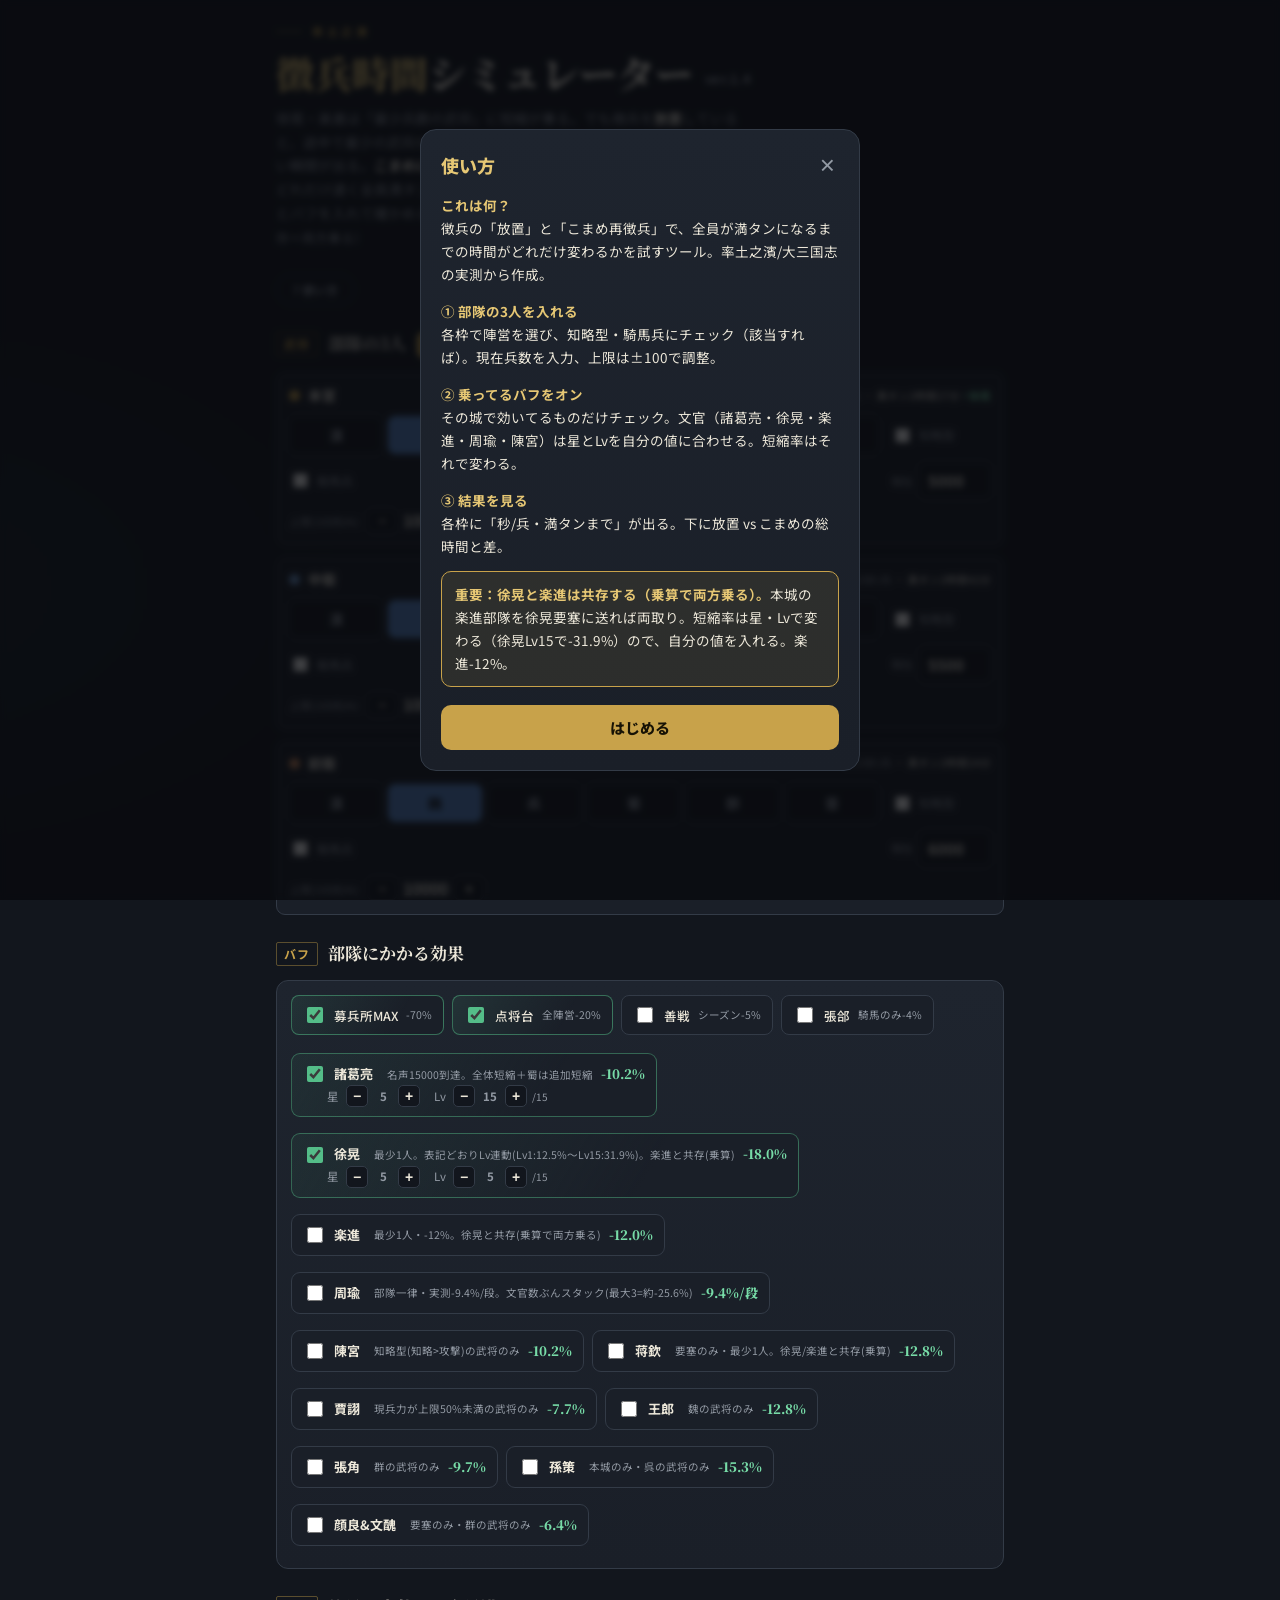
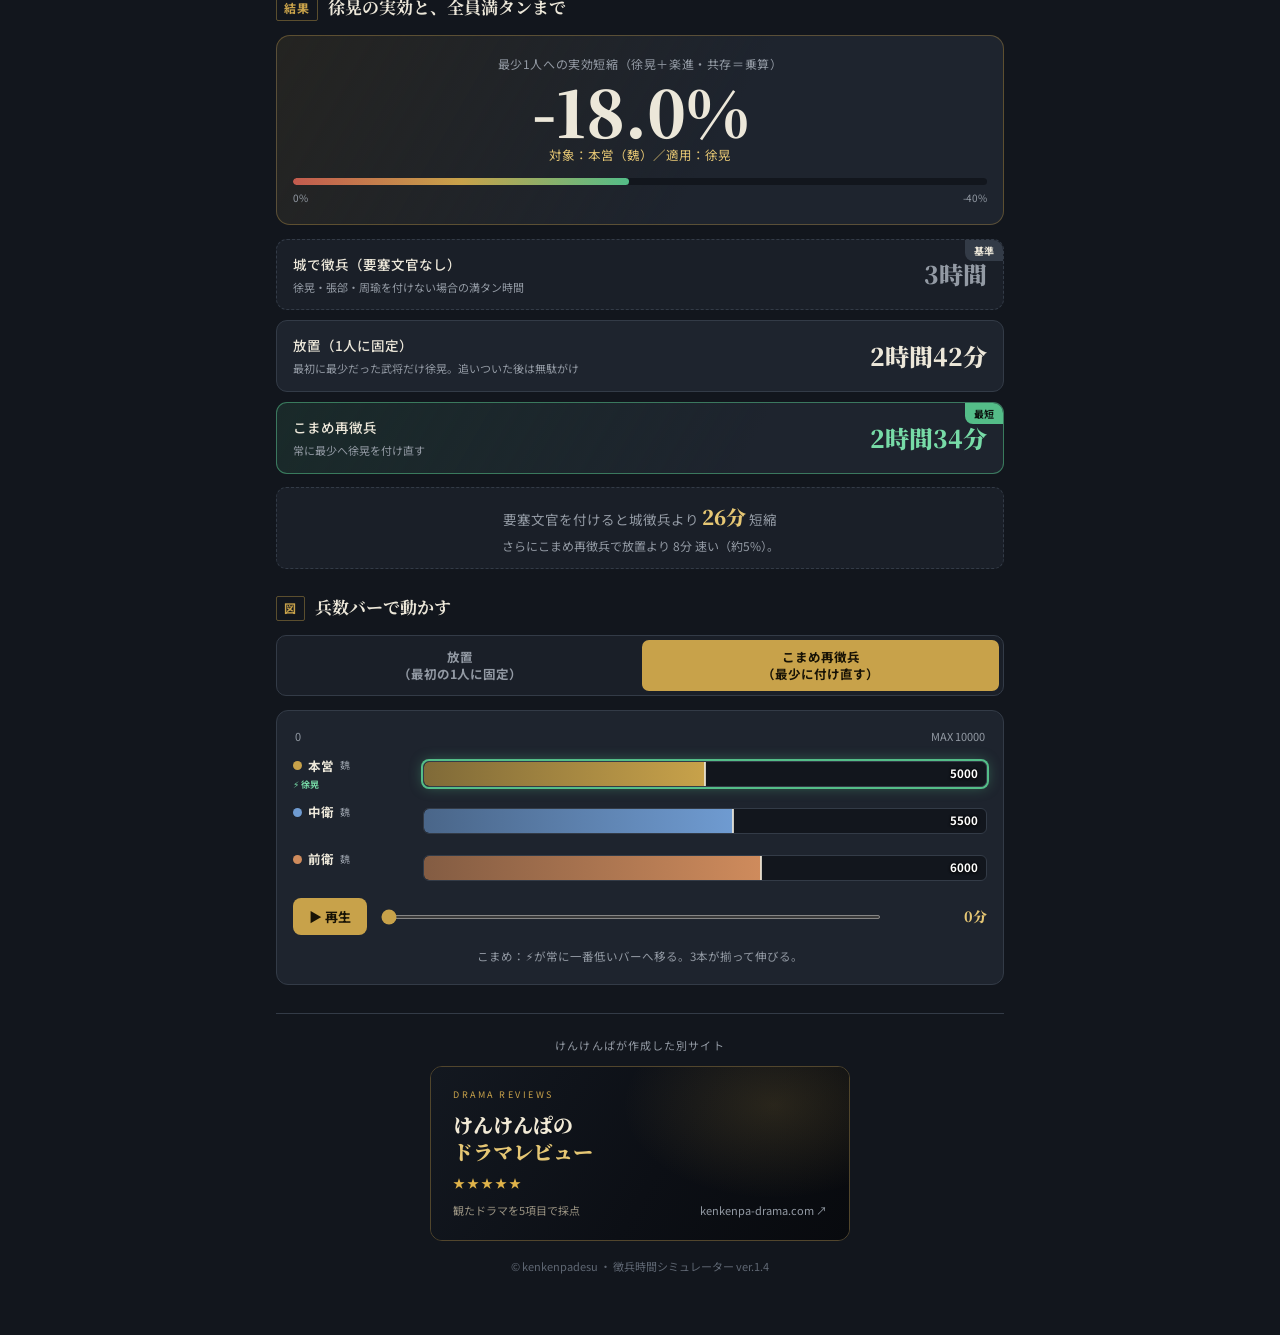
==== commit 599a24ab: "Add files via upload" ====
--- a/index.html
+++ b/index.html
@@ -1,4409 +1,530 @@
 <!DOCTYPE html>
 <html lang="ja">
 <head>
-<meta charset="utf-8">
-<meta name="viewport" content="width=device-width, initial-scale=1">
-<title>率土之濱 10部隊編成ボード｜2026夏版 Tier表</title>
-<meta name="description" content="率土之濱-大三国志 2026年夏版（第3四半期）Tierリスト（100部隊）を日本語化。武将で逆引き、戦法おすすめ、所持武将フィルター、最大10部隊の編成シミュレート・画像保存ができます。">
-<meta name="theme-color" content="#16202b">
+<!-- Google Tag Manager -->
+<script>(function(w,d,s,l,i){w[l]=w[l]||[];w[l].push({'gtm.start':
+new Date().getTime(),event:'gtm.js'});var f=d.getElementsByTagName(s)[0],
+j=d.createElement(s),dl=l!='dataLayer'?'&l='+l:'';j.async=true;j.src=
+'https://www.googletagmanager.com/gtm.js?id='+i+dl;f.parentNode.insertBefore(j,f);
+})(window,document,'script','dataLayer','GTM-NK4MCM9C');</script>
+<!-- End Google Tag Manager -->
+<meta charset="UTF-8">
+<meta name="viewport" content="width=device-width, initial-scale=1.0">
+<title>徴兵時間シミュレーター — 率土之濱/大三国志</title>
 <link rel="icon" href="favicon.svg" type="image/svg+xml">
 <link rel="icon" href="favicon-32.png" sizes="32x32" type="image/png">
 <link rel="apple-touch-icon" href="favicon-256.png">
+<meta name="description" content="率土之濱/大三国志の徴兵時間シミュレーター。放置とこまめ再徴兵でどれだけ変わるかを試せる。">
 <meta property="og:type" content="website">
-<meta property="og:site_name" content="率土之濱 10部隊編成ボード">
-<meta property="og:title" content="率土之濱 10部隊編成ボード｜2026夏版 Tier表">
-<meta property="og:description" content="2026夏版のTierリスト（100部隊）を日本語化。武将で逆引き・戦法おすすめ・所持フィルター・画像保存。">
-<meta property="og:url" content="https://kenkenpadesu.github.io/daisangokushi/butai-hensei/">
-<meta property="og:image" content="https://kenkenpadesu.github.io/daisangokushi/butai-hensei/ogp.png">
-<meta property="og:locale" content="ja_JP">
+<meta property="og:title" content="徴兵時間シミュレーター — 率土之濱/大三国志">
+<meta property="og:description" content="放置 vs こまめ徴兵、どれだけ変わる？ 陣営・文官・兵種ぜんぶ実測から計算。">
+<meta property="og:image" content="https://kenkenpadesu.github.io/daisangokushi/ogp.png">
+<meta property="og:image:width" content="1200">
+<meta property="og:image:height" content="630">
 <meta name="twitter:card" content="summary_large_image">
-<meta name="twitter:title" content="率土之濱 10部隊編成ボード｜2026夏版 Tier表">
-<meta name="twitter:description" content="2026夏版のTierリスト（100部隊）を日本語化。武将で逆引き・戦法おすすめ・所持フィルター・画像保存。">
-<meta name="twitter:image" content="https://kenkenpadesu.github.io/daisangokushi/butai-hensei/ogp.png">
-<!-- Google Tag Manager -->
-<script>(function(w,d,s,l,i){w[l]=w[l]||[];w[l].push({'gtm.start':new Date().getTime(),event:'gtm.js'});var f=d.getElementsByTagName(s)[0],j=d.createElement(s),dl=l!='dataLayer'?'&l='+l:'';j.async=true;j.src='https://www.googletagmanager.com/gtm.js?id='+i+dl;f.parentNode.insertBefore(j,f);})(window,document,'script','dataLayer','GTM-NK4MCM9C');</script>
-<!-- End Google Tag Manager -->
+<meta name="twitter:title" content="徴兵時間シミュレーター — 率土之濱/大三国志">
+<meta name="twitter:description" content="放置 vs こまめ徴兵、どれだけ変わる？">
+<meta name="twitter:image" content="https://kenkenpadesu.github.io/daisangokushi/ogp.png">
 <link rel="preconnect" href="https://fonts.googleapis.com">
 <link rel="preconnect" href="https://fonts.gstatic.com" crossorigin>
-<link href="https://fonts.googleapis.com/css2?family=Shippori+Mincho:wght@600;700;800&family=Zen+Kaku+Gothic+New:wght@400;500;700&display=swap" rel="stylesheet">
+<link href="https://fonts.googleapis.com/css2?family=Noto+Serif+JP:wght@500;700;900&family=Noto+Sans+JP:wght@400;500;700&display=swap" rel="stylesheet">
 <style>
-:root{
-  --ink:#16202b; --ink2:#20303f; --paper:#f2ede2; --card:#fbf9f3; --card2:#f6f1e6;
-  --line:#ddd3c0; --line2:#c9bfa9; --text:#1d2733; --muted:#6f7887; --seal:#b3272d; --seal-d:#8f1f24;
-  --t0:#c0392b; --t0m:#cf7a34; --t1:#2f6fb0; --t2:#4f8f4a;
-  --ok:#2f7d4f; --warn:#c0392b;
-  --shadow:0 1px 2px rgba(20,30,40,.06),0 6px 18px rgba(20,30,40,.06);
-}
-*{box-sizing:border-box}
-html,body{margin:0;padding:0}
-body{
-  font-family:"Zen Kaku Gothic New",system-ui,sans-serif;
-  color:var(--text); background:var(--paper);
-  -webkit-font-smoothing:antialiased; line-height:1.5;
-}
-.mincho{font-family:"Shippori Mincho",serif;}
-a{color:inherit}
-
-/* header */
-header{
-  position:sticky; top:0; z-index:40;
-  background:linear-gradient(180deg,var(--ink),var(--ink2));
-  color:#f4efe4; border-bottom:3px solid var(--seal);
-}
-.hwrap{max-width:1180px;margin:0 auto;padding:14px 200px 14px 18px;display:flex;align-items:center;gap:16px;flex-wrap:wrap}
-@media(max-width:640px){.hwrap{padding-right:110px}.topctrls{top:10px;right:10px}}
-.brand{display:flex;align-items:center;gap:12px;min-width:0}
-.seal{
-  flex:none;width:44px;height:44px;border:2px solid var(--seal);border-radius:7px;
-  display:grid;place-items:center;color:#f4efe4;background:var(--seal);
-  font-family:"Shippori Mincho",serif;font-weight:800;font-size:22px;line-height:1;
-  box-shadow:inset 0 0 0 2px rgba(255,255,255,.15);
-}
-.brand h1{font-family:"Shippori Mincho",serif;font-weight:800;font-size:19px;margin:0;letter-spacing:.02em}
-.brand .sub{font-size:11.5px;color:#b9c2ce;margin-top:2px;letter-spacing:.04em}
-.tabs{display:flex;gap:6px;margin-left:auto;background:rgba(255,255,255,.07);padding:5px;border-radius:12px;width:100%;max-width:420px}
-.tab{
-  appearance:none;border:0;background:transparent;color:#cdd5df;flex:1;
-  font-family:inherit;font-weight:800;font-size:15px;padding:11px 14px;border-radius:9px;cursor:pointer;white-space:nowrap;
-}
-.tab[aria-selected="true"]{background:var(--paper);color:var(--ink)}
-.tab:focus-visible{outline:2px solid #fff;outline-offset:2px}
-
-main{max-width:1180px;margin:0 auto;padding:12px 14px}
-.view[hidden]{display:none}
-
-/* controls */
-.toolbar{display:flex;gap:8px;flex-wrap:wrap;align-items:center;margin-bottom:8px}
-.chips{display:flex;gap:6px;flex-wrap:wrap}
-.chip{
-  border:1px solid var(--line2);background:var(--card);color:var(--text);
-  font-family:inherit;font-weight:700;font-size:12.5px;padding:6px 12px;border-radius:999px;cursor:pointer;
-}
-.chip[aria-pressed="true"]{background:var(--ink);color:#f4efe4;border-color:var(--ink)}
-.chip.t0[aria-pressed="true"]{background:var(--t0);border-color:var(--t0)}
-.chip.t0m[aria-pressed="true"]{background:var(--t0m);border-color:var(--t0m)}
-.chip.t1[aria-pressed="true"]{background:var(--t1);border-color:var(--t1)}
-.chip.t2[aria-pressed="true"]{background:var(--t2);border-color:var(--t2)}
-.search{
-  flex:1;min-width:200px;max-width:340px;display:flex;align-items:center;gap:8px;
-  background:var(--card);border:1px solid var(--line2);border-radius:9px;padding:6px 11px;
-}
-.search input{border:0;background:transparent;font-family:inherit;font-size:13px;width:100%;outline:none;color:var(--text)}
-.count{margin-left:auto;color:var(--muted);font-size:12.5px}
-
-/* tier badge */
-.tier{
-  flex:none;font-family:"Shippori Mincho",serif;font-weight:800;color:#fff;
-  border-radius:6px;padding:3px 9px;font-size:13px;letter-spacing:.03em;min-width:44px;text-align:center;
-}
-.tier.T0{background:var(--t0)} .tier.T0-{background:var(--t0m)}
-.tier.T1{background:var(--t1)} .tier.T2-{background:var(--t2)}
-.tier.SUTA{background:#ca7a34}
-
-/* tier tab nav */
-.tiernav{
-  position:sticky; top:var(--htop,70px); z-index:30;
-  display:flex; gap:8px; overflow-x:auto; -webkit-overflow-scrolling:touch;
-  padding:12px 0 10px; margin:-6px -2px 12px; background:var(--paper);
-  border-bottom:1px solid var(--line);
-}
-.tiernav::-webkit-scrollbar{height:0}
-.tnav{
-  flex:none; border:1px solid var(--line2); background:var(--card); color:var(--text);
-  font-family:"Shippori Mincho",serif; font-weight:800; font-size:13.5px;
-  padding:7px 14px; border-radius:9px; cursor:pointer; display:flex; align-items:center; gap:7px;
-}
-.tnav .tn-count{
-  font-family:"Zen Kaku Gothic New",sans-serif; font-weight:700; font-size:11px;
-  color:var(--muted); background:#ece4d3; border-radius:999px; padding:1px 8px; line-height:1.6;
-}
-.tnav[aria-selected="true"]{color:#fff}
-.tnav.T0[aria-selected="true"]{background:var(--t0);border-color:var(--t0)}
-.tnav.T0-[aria-selected="true"]{background:var(--t0m);border-color:var(--t0m)}
-.tnav.T1[aria-selected="true"]{background:var(--t1);border-color:var(--t1)}
-.tnav.T2-[aria-selected="true"]{background:var(--t2);border-color:var(--t2)}
-.tnav.SUTA[aria-selected="true"]{background:#ca7a34;border-color:#ca7a34}
-.tnav.ALL[aria-selected="true"]{background:var(--ink);border-color:var(--ink)}
-.tnav[aria-selected="true"] .tn-count{background:rgba(255,255,255,.24);color:#fff}
-.tnav.dim{opacity:.5}
-
-/* team grid (tier view) */
-.grid{display:grid;grid-template-columns:repeat(auto-fill,minmax(360px,1fr));gap:14px}
-.tcard{background:var(--card);border:1px solid var(--line);border-radius:12px;box-shadow:var(--shadow);overflow:hidden}
-.tcard .head{display:flex;align-items:center;gap:10px;padding:11px 13px;background:var(--card2);border-bottom:1px solid var(--line)}
-.tcard .score{font-family:"Shippori Mincho",serif;font-weight:700;color:var(--muted);font-size:13px}
-.tcard .name{font-family:"Shippori Mincho",serif;font-weight:800;font-size:15.5px;margin-right:auto;display:flex;align-items:baseline;gap:6px;flex-wrap:wrap}
-.tcard .name .jp{font-family:"Zen Kaku Gothic New",sans-serif;font-weight:500;font-size:11px;color:var(--muted)}
-.addbtn{
-  flex:none;appearance:none;border:1px solid var(--seal);color:var(--seal);background:transparent;
-  font-family:inherit;font-weight:700;font-size:11.5px;padding:5px 9px;border-radius:7px;cursor:pointer;white-space:nowrap;
-}
-.addbtn:hover{background:var(--seal);color:#fff}
-table.mem{width:100%;border-collapse:collapse;font-size:12.5px}
-table.mem th,table.mem td{padding:6px 9px;border-bottom:1px dotted var(--line2);text-align:left;vertical-align:top}
-table.mem th{font-weight:700;color:var(--muted);font-size:11px;background:#faf6ec}
-table.mem .g{font-weight:700}
-.slash{color:var(--seal);font-weight:700;padding:0 2px}
-.note{padding:9px 13px;font-size:11.5px;color:var(--muted);background:#faf6ec;border-top:1px solid var(--line)}
-
-/* board */
-.savemenu{position:fixed;z-index:70;display:flex;gap:6px;flex-direction:column;background:var(--card);border:1px solid var(--line2);border-radius:10px;padding:6px;box-shadow:var(--shadow)}
-.savemenu[hidden]{display:none}
-.savemenu .btn{background:transparent;font-size:12.5px;padding:7px 12px;text-align:left}
-/* offscreen render canvas */
-#shareCanvas{position:fixed;left:-99999px;top:0}
-.modebar{display:flex;gap:6px;align-items:center;margin-bottom:8px;flex-wrap:wrap}
-/* main action: 戦法を自動割り当て（目立たせる） */
-#btnAuto{order:-1;font-size:14px;font-weight:800;padding:10px 20px;border-radius:11px;
-  background:var(--seal);border-color:var(--seal);color:#fff;box-shadow:0 2px 9px rgba(179,39,45,.38)}
-#btnAuto::before{content:"⚡ ";}
-#btnAuto:hover{filter:brightness(1.06)}
-body.dark #btnAuto{box-shadow:0 2px 11px rgba(224,85,91,.42)}
-.seg{display:flex;background:var(--card);border:1px solid var(--line2);border-radius:9px;overflow:hidden}
-.seg button{appearance:none;border:0;background:transparent;font-family:inherit;font-weight:700;font-size:12px;padding:6px 12px;cursor:pointer;color:var(--muted)}
-.seg button[aria-pressed="true"]{background:var(--ink);color:#f4efe4}
-.btn{
-  appearance:none;font-family:inherit;font-weight:700;font-size:12px;padding:6px 11px;border-radius:8px;cursor:pointer;
-  border:1px solid var(--line2);background:var(--card);color:var(--text)
-}
-.btn.primary{background:var(--seal);border-color:var(--seal);color:#fff}
-.btn:hover{filter:brightness(.97)}
-.btn:focus-visible,.tab:focus-visible,select:focus-visible{outline:2px solid var(--seal);outline-offset:2px}
-
-.summary{
-  position:sticky;top:var(--htop,74px);z-index:20;display:flex;gap:8px;flex-wrap:wrap;align-items:center;justify-content:space-between;
-  background:var(--ink);color:#eef2f7;border-radius:9px;padding:6px 10px;margin-bottom:8px;box-shadow:var(--shadow)
-}
-.sum-info{display:flex;gap:7px;flex-wrap:wrap;align-items:center}
-.summary b{font-family:"Shippori Mincho",serif;font-size:12.5px}
-.summary .pill{font-size:11px;background:rgba(255,255,255,.08);padding:2px 8px;border-radius:999px}
-.summary .pill.bad{background:var(--seal)}
-.summary .pill.good{background:#2f7d4f}
-.sum-actions{display:flex;gap:6px;flex-wrap:wrap}
-.sbtn{appearance:none;font-family:inherit;font-weight:700;font-size:11px;padding:4px 9px;border-radius:8px;cursor:pointer;
-  border:1px solid rgba(255,255,255,.22);background:rgba(255,255,255,.10);color:#f4efe4;white-space:nowrap}
-.sbtn:hover{background:rgba(255,255,255,.18)}
-.sbtn.fitbtn{background:var(--seal);border-color:var(--seal);color:#fff}
-.sbtn.fitbtn:hover{background:var(--seal-d);border-color:var(--seal-d)}
-
-.boards{display:grid;grid-template-columns:repeat(auto-fill,minmax(330px,1fr));gap:10px}
-.panel{background:var(--card);border:1px solid var(--line);border-radius:11px;box-shadow:var(--shadow);overflow:hidden}
-.panel .ph{display:flex;align-items:center;gap:8px;padding:6px 11px;background:var(--card2);border-bottom:1px solid var(--line)}
-.panel .pno{font-family:"Shippori Mincho",serif;font-weight:800;font-size:13.5px}
-.prog{font-size:11px;font-weight:800;padding:1px 8px;border-radius:999px;background:#e7e0cf;color:var(--muted)}
-.prog.full{background:#2f7d4f;color:#fff}
-body.dark .prog{background:#2a3644;color:#aab4c0}
-.panel .match{margin-left:auto;font-size:11px;color:var(--muted);text-align:right}
-.panel .match b{color:var(--text);font-family:inherit;font-weight:700}
-.teamsel{width:100%;padding:6px 11px;border-bottom:1px solid var(--line);background:#fff}
-.teamsel select{width:100%}
-select{
-  font-family:inherit;font-size:12.5px;color:var(--text);background:#fff;
-  border:1px solid var(--line2);border-radius:7px;padding:5px 8px;max-width:100%;
-}
-select.dup{border-color:var(--warn);background:#fdecec;color:var(--warn);font-weight:700}
-.mrow{display:grid;grid-template-columns:40px 1fr;gap:8px;padding:6px 11px;border-bottom:1px dotted var(--line2)}
-.mrow:last-child{border-bottom:0}
-.mpos{font-size:10.5px;color:var(--muted);font-weight:700;padding-top:6px}
-.mbody{display:flex;flex-direction:column;gap:4px;min-width:0}
-.gname{font-weight:700;font-size:13px}
-.gname.dup{color:var(--warn)}
-.gsel{width:100%}
-.tacs{display:grid;grid-template-columns:1fr 1fr;gap:6px}
-.tacwrap{display:flex;flex-direction:column;gap:1px;min-width:0}
-.taclab{font-size:9.5px;color:var(--muted)}
-.tacs select{width:100%}
-.tac-more{margin-top:2px;appearance:none;border:0;background:transparent;color:var(--seal-d);font-family:inherit;font-size:10px;font-weight:700;cursor:pointer;padding:1px 0;text-align:left}
-/* collapsible panels */
-.panel .ph{cursor:pointer;user-select:none}
-.panel .caret{margin-left:6px;color:var(--muted);font-size:11px;transition:transform .15s}
-.panel.collapsed .caret{transform:rotate(-90deg)}
-.panel.collapsed .pbody{display:none}
-.panel .psum{display:none;padding:6px 11px 9px;font-size:11.5px;color:var(--muted);line-height:1.5}
-.panel.collapsed .psum{display:block}
-.panel.collapsed .psum.empty{color:var(--line2)}
-.psum .pg{color:var(--text);font-weight:700}
-.psum .pt{color:var(--seal-d)}
-.boardtools{display:flex;gap:6px;margin-bottom:8px;flex-wrap:wrap}
-.boardtools .btn{font-size:11px;padding:5px 10px}
-.slottools{display:flex;gap:8px;justify-content:center;margin:16px 0 4px;flex-wrap:wrap}
-.slottools .btn{font-size:13px;padding:9px 18px}
-#btnAddSlot{font-weight:800;border-color:var(--line2)}
-#btnDelSlot{color:var(--muted)}
-
-/* ===== searchable picker (replaces native select for 武将/戦法) ===== */
-.pick{width:100%;text-align:left;appearance:none;cursor:pointer;
-  font-family:inherit;font-size:12.5px;color:var(--text);background:#fff;
-  border:1px solid var(--line2);border-radius:7px;padding:6px 26px 6px 9px;position:relative;
-  white-space:nowrap;overflow:hidden;text-overflow:ellipsis}
-.pick::after{content:"⌄";position:absolute;right:9px;top:50%;transform:translateY(-55%);color:var(--muted)}
-.pick.dup{border-color:var(--warn);background:#fdecec;color:var(--warn);font-weight:700}
-.pick.ph{color:var(--muted)}
-body.dark .pick{background:#141b22;color:var(--text)}
-.pickpop{position:fixed;inset:0;z-index:95;background:rgba(10,14,20,.5);display:flex;align-items:flex-end;justify-content:center}
-.pickpop[hidden]{display:none}
-@media(min-width:641px){.pickpop{align-items:center}}
-.picksheet{background:var(--paper);width:100%;max-width:520px;max-height:76vh;display:flex;flex-direction:column;
-  border-radius:16px 16px 0 0;overflow:hidden;box-shadow:var(--shadow)}
-@media(min-width:641px){.picksheet{border-radius:14px;max-height:70vh}}
-.pickhead{display:flex;align-items:center;gap:10px;padding:11px 14px;background:var(--ink);color:#f4efe4}
-.pickhead h4{margin:0;font-family:"Shippori Mincho",serif;font-size:15px}
-.pickhead .x{margin-left:auto;border:0;background:transparent;color:#f4efe4;font-size:20px;cursor:pointer}
-.picksearch{padding:10px 12px 8px;border-bottom:1px solid var(--line);display:flex;flex-direction:column;gap:8px}
-.picksearch input{width:100%;padding:9px 12px;border:1px solid var(--line2);border-radius:9px;background:var(--card);color:var(--text);font-family:inherit;font-size:15px;outline:none}
-.jumpbar{display:flex;gap:6px;flex-wrap:wrap}
-.jumpchip{appearance:none;border:1px solid var(--line2);background:var(--card);color:var(--text);
-  font-family:inherit;font-weight:700;font-size:12px;padding:4px 11px;border-radius:999px;cursor:pointer;white-space:nowrap}
-.jumpchip:hover{background:var(--ink);color:#f4efe4;border-color:var(--ink)}
-.jumpchip:disabled{opacity:.35;cursor:default}
-.picklist{flex:1 1 auto;min-height:0;overflow-y:auto;-webkit-overflow-scrolling:touch;padding:0 0 6px;position:relative}
-.pickgrp{padding:9px 14px 6px 18px;font-size:12.5px;font-weight:800;color:var(--text);letter-spacing:.02em;
-  position:sticky;top:0;background:var(--paper);z-index:1;border-bottom:1px solid var(--line2)}
-.pickgrp::before{content:"";position:absolute;left:6px;top:9px;bottom:8px;width:4px;border-radius:2px;background:var(--seal)}
-.pickgrp:first-child{padding-top:6px}
-.pickanchor{height:0;overflow:hidden;padding:0;margin:0}
-
-/* ===== 陣営バッジ＋兵種アイコン ===== */
-.cbadge{display:inline-flex;align-items:center;gap:3px;vertical-align:middle}
-.camp{font-size:10px;font-weight:800;color:#fff;padding:1px 5px;border-radius:4px;line-height:1.4}
-.camp.c群{background:#c5a03c}.camp.c漢{background:#8b5ec4}.camp.c晋{background:#5aaac8}
-.camp.c魏{background:#466eb4}.camp.c呉{background:#be4646}.camp.c蜀{background:#4f8f4a}
-.arms{font-size:10px;font-weight:800;color:var(--text);background:var(--card2);border:1px solid var(--line2);
-  width:17px;height:17px;border-radius:50%;display:inline-flex;align-items:center;justify-content:center;line-height:1}
-body.dark .arms{background:#2a3644;color:#e7ecf1}
-/* テーブル武将セル内 */
-table.mem td.g .cbadge{margin-top:2px}
-/* スタダ：第二戦法(3列目)は改行しない／第三戦法(4列目)は候補ごとに折返し可 */
-.tcard.suta table.mem td:nth-child(3){white-space:nowrap}
-.tcard.suta table.mem td:nth-child(4){white-space:normal;word-break:break-word;line-height:1.55}
-.tcard.suta table.mem td:nth-child(4) .slash{margin:0 2px;color:var(--muted)}
-.gcell{display:flex;flex-direction:column;gap:1px;align-items:flex-start}
-/* ピッカー・ボード用インライン */
-.pickitem .cbadge, .gname .cbadge, .pick .cbadge{margin-left:5px}
-
-/* 陣営/兵種フィルタ */
-.cfilter{display:flex;gap:6px;flex-wrap:wrap;align-items:center;margin-bottom:8px}
-.cfilter .cf-label{font-size:11px;font-weight:700;color:var(--muted)}
-.cf-chip{appearance:none;border:1px solid var(--line2);background:var(--card);color:var(--text);
-  font-family:inherit;font-weight:700;font-size:11.5px;padding:3px 9px;border-radius:999px;cursor:pointer}
-.cf-chip.on{background:var(--ink);color:#f4efe4;border-color:var(--ink)}
-.cf-chip.camp群.on{background:#c5a03c;border-color:#c5a03c}
-.cf-chip.camp漢.on{background:#8b5ec4;border-color:#8b5ec4}
-.cf-chip.camp晋.on{background:#5aaac8;border-color:#5aaac8}
-.cf-chip.camp魏.on{background:#466eb4;border-color:#466eb4}
-.cf-chip.camp呉.on{background:#be4646;border-color:#be4646}
-.cf-chip.camp蜀.on{background:#4f8f4a;border-color:#4f8f4a}
-.cf-chip.cf-clear{background:transparent;border-color:var(--seal);color:var(--seal)}
-.cf-chip.cf-clear[hidden]{display:none}
-body.dark .pickgrp{background:var(--paper)}
-.pickitem{display:flex;align-items:center;gap:8px;padding:10px 14px;cursor:pointer;font-size:14px;border-bottom:1px solid var(--line)}
-.pickitem:hover{background:var(--card2)}
-.pickitem.sel{background:rgba(179,39,45,.08)}
-.pickitem .meta{margin-left:auto;font-size:11px;color:var(--muted)}
-.pickitem .meta.reco{color:var(--seal-d);font-weight:700}
-.pickempty{padding:20px 14px;text-align:center;color:var(--muted);font-size:13px}
-.pickitem.clear{color:var(--muted)}
-.tac-more:hover{text-decoration:underline}
-.tre{font-size:10.5px;color:var(--muted)}
-.empty{color:var(--muted);font-size:12.5px;padding:14px 12px;text-align:center}
-.reco{font-size:10.5px;color:var(--seal-d)}
-
-.toast{
-  position:fixed;left:50%;bottom:22px;transform:translateX(-50%) translateY(20px);
-  background:var(--ink);color:#f4efe4;padding:10px 18px;border-radius:10px;font-size:13px;font-weight:700;
-  box-shadow:var(--shadow);opacity:0;pointer-events:none;transition:.25s;z-index:80;border-left:3px solid var(--seal)
-}
-.toast.show{opacity:1;transform:translateX(-50%) translateY(0)}
-.foot{max-width:1180px;margin:8px auto 30px;padding:0 18px;color:var(--muted);font-size:11px}
-
-/* ===== site footer ===== */
-.site-foot{margin-top:32px;border-top:1px solid var(--line);background:var(--card2)}
-.foot-inner{max-width:1180px;margin:0 auto;padding:26px 18px 40px}
-.foot-head{font-family:"Shippori Mincho",serif;font-weight:800;font-size:13px;color:var(--text);margin-bottom:10px;text-align:center}
-.foot-sites{display:flex;flex-wrap:wrap;justify-content:center;gap:8px;max-width:560px;margin:0 auto 18px}
-.foot-site{display:flex;align-items:center;gap:9px;border:1px solid var(--line);border-radius:9px;overflow:hidden;background:var(--card);text-decoration:none;color:var(--text);box-shadow:var(--shadow);transition:transform .15s,box-shadow .15s;padding:6px 12px 6px 6px}
-.foot-site:hover{transform:translateY(-2px);box-shadow:0 6px 16px rgba(20,30,40,.12)}
-.foot-site img{display:block;width:54px;height:30px;object-fit:cover;border-radius:5px;background:#0e1620;flex:none}
-.foot-site span{font-weight:700;font-size:12px;white-space:nowrap}
-.foot-cite{max-width:760px;margin:0 auto 16px;font-size:11.5px;color:var(--muted);line-height:1.7;text-align:center}
-.foot-cite a{color:var(--seal-d);text-decoration:underline}
-.foot-links{text-align:center;margin-bottom:10px}
-.foot-link{appearance:none;border:1px solid var(--line2);background:var(--card);color:var(--text);font-family:inherit;font-weight:700;font-size:12.5px;padding:6px 16px;border-radius:8px;cursor:pointer}
-.foot-copy{text-align:center;font-size:11.5px;color:var(--muted)}
-
-/* ===== scroll to top ===== */
-.totop{position:fixed;right:16px;bottom:20px;z-index:55;width:46px;height:46px;border-radius:50%;
-  border:1px solid var(--line2);background:var(--ink);color:#f4efe4;font-size:20px;cursor:pointer;
-  box-shadow:var(--shadow);opacity:0;pointer-events:none;transform:translateY(10px);transition:.2s}
-.totop.show{opacity:.92;pointer-events:auto;transform:translateY(0)}
-.totop:hover{opacity:1;background:var(--seal)}
-
-/* ===== help modal ===== */
-.help-body{font-size:13.5px;color:var(--text)}
-.help-lead{margin:0 0 14px;color:var(--muted)}
-.help-steps{margin:0;padding-left:1.1em;display:flex;flex-direction:column;gap:12px}
-.help-steps li{line-height:1.6}
-.help-steps b{color:var(--seal-d)}
-.help-note{margin:16px 0 0;font-size:11.5px;color:var(--muted);background:var(--card2);border:1px solid var(--line);border-radius:9px;padding:10px 12px}
-.help-actions{margin-top:16px;text-align:center}
-@media (max-width:640px){
-  .brand h1{font-size:16px}.tabs{margin-left:0;width:100%}.tab{flex:1}
-}
-@media (prefers-reduced-motion:reduce){*{transition:none!important}}
-
-/* ===== dark mode ===== */
-body.dark{
-  --ink:#0e1620; --ink2:#16222f; --paper:#141b22; --card:#1c2632; --card2:#212d3a;
-  --line:#2c3947; --line2:#3a4a5a; --text:#e7ecf1; --muted:#94a0ad; --seal:#e0555b; --seal-d:#f0888c;
-  --shadow:0 1px 2px rgba(0,0,0,.3),0 6px 18px rgba(0,0,0,.35);
-}
-body.dark .tnav .tn-count{background:#2a3644;color:#aab4c0}
-body.dark table.mem th{background:#26313e}
-body.dark .note{background:#1a232e}
-body.dark .search input{color:var(--text)}
-body.dark select{background:#141b22;color:var(--text)}
-body.dark .tcard .head, body.dark .panel .ph{background:var(--card2)}
-/* dark: header tabs & board mode/segment text stay readable */
-body.dark .tab{color:#aeb8c4}
-body.dark .tab[aria-selected="true"]{background:#2a3644;color:#fff}
-body.dark .seg button{color:#aeb8c4}
-body.dark .seg button[aria-pressed="true"]{background:#33404f;color:#fff}
-body.dark .tnav{background:var(--paper)}
-body.dark .tnav.ALL[aria-selected="true"]{background:#33404f;border-color:#33404f}
-body.dark .summary{background:#0b1119}
-
-/* ===== theme toggle switch (fixed top-right) ===== */
-.theme-toggle{
-  display:inline-flex; align-items:center; gap:8px; cursor:pointer;
-  background:rgba(255,255,255,.10); border:1px solid rgba(255,255,255,.22);
-  padding:6px 10px 6px 12px; border-radius:999px; user-select:none;
-}
-.topctrls{position:fixed;top:14px;right:16px;z-index:60;display:flex;flex-direction:row;gap:8px;align-items:center}
-@media(max-width:640px){.topctrls{flex-direction:column;align-items:flex-end;gap:6px}}
-.lang-toggle{display:inline-flex;align-items:center;background:rgba(255,255,255,.10);border:1px solid rgba(255,255,255,.22);border-radius:999px;padding:3px;gap:2px}
-.langbtn{appearance:none;border:0;background:transparent;color:#cdd5df;font-family:inherit;font-weight:700;font-size:12px;padding:4px 12px;border-radius:999px;cursor:pointer;white-space:nowrap}
-.langbtn.on{background:#f4efe4;color:#16202b}
-.theme-toggle .tlabel{font-size:12px;font-weight:700;color:#f4efe4;line-height:1}
-.switch{position:relative;width:46px;height:26px;flex:none}
-.switch input{position:absolute;opacity:0;width:100%;height:100%;margin:0;cursor:pointer}
-.switch .track{position:absolute;inset:0;background:#c9bfa9;border-radius:999px;transition:.2s}
-.switch .thumb{position:absolute;top:3px;left:3px;width:20px;height:20px;border-radius:50%;
-  background:#fff;box-shadow:0 1px 3px rgba(0,0,0,.35);transition:.2s;display:grid;place-items:center;font-size:11px}
-.switch input:checked + .track{background:#3a4a5a}
-.switch input:checked + .track + .thumb{transform:translateX(20px)}
-.theme-toggle:focus-within{outline:2px solid var(--seal);outline-offset:2px}
-
-/* ===== matchup tags ===== */
-.tags{display:flex;flex-wrap:wrap;gap:5px;padding:8px 13px 2px}
-.tag{font-size:10.5px;font-weight:700;padding:2px 8px;border-radius:999px;line-height:1.5;border:1px solid transparent}
-.tag.s{background:rgba(79,143,74,.14);color:#3c7d3c;border-color:rgba(79,143,74,.3)}
-.tag.w{background:rgba(192,57,43,.12);color:#c0392b;border-color:rgba(192,57,43,.3)}
-body.dark .tag.s{background:rgba(120,190,110,.16);color:#93d68a}
-body.dark .tag.w{background:rgba(224,85,91,.16);color:#f0888c}
-.tag .k{opacity:.7;font-weight:500;margin-right:2px}
-
-/* ===== ownership panel ===== */
-.ownbar{display:flex;align-items:center;gap:8px;flex-wrap:wrap;margin-bottom:8px}
-.own-toggle{display:flex;align-items:center;gap:7px;font-size:13px;font-weight:700;color:var(--text);
-  background:var(--card);border:1px solid var(--line2);border-radius:9px;padding:7px 12px;cursor:pointer}
-.own-toggle input{width:16px;height:16px;accent-color:var(--seal)}
-.own-open{appearance:none;border:1px solid var(--line2);background:var(--card);color:var(--text);
-  font-family:inherit;font-weight:700;font-size:13px;padding:7px 12px;border-radius:9px;cursor:pointer}
-.own-count{font-size:12px;color:var(--muted)}
-.tcard.locked{opacity:.42;filter:saturate(.5)}
-.tcard.locked .addbtn{display:none}
-.miss{font-size:11px;color:var(--seal);font-weight:700;padding:2px 13px 8px}
-
-/* modal */
-.modal{position:fixed;inset:0;background:rgba(10,14,20,.55);display:none;z-index:90;align-items:flex-start;justify-content:center;padding:24px 12px;overflow:auto}
-.modal.open{display:flex}
-.sheet{background:var(--paper);border:1px solid var(--line);border-radius:16px;max-width:760px;width:100%;box-shadow:var(--shadow);overflow:hidden}
-.sheet .sh{position:sticky;top:0;background:var(--ink);color:#f4efe4;padding:14px 18px;display:flex;align-items:center;gap:12px}
-.sheet .sh h3{margin:0;font-family:"Shippori Mincho",serif;font-size:17px}
-.sheet .sh .x{margin-left:auto;cursor:pointer;font-size:20px;border:0;background:transparent;color:#f4efe4}
-.sheet .body{padding:14px 18px}
-.own-search{width:100%;padding:9px 12px;border:1px solid var(--line2);border-radius:9px;background:var(--card);color:var(--text);font-family:inherit;font-size:14px;margin-bottom:12px}
-.own-grid{display:grid;grid-template-columns:repeat(auto-fill,minmax(120px,1fr));gap:6px}
-.own-item{display:flex;align-items:center;gap:7px;padding:6px 9px;border:1px solid var(--line);border-radius:8px;background:var(--card);cursor:pointer;font-size:13px}
-.own-item input{width:15px;height:15px;accent-color:var(--seal)}
-.own-item.on{border-color:var(--seal);background:rgba(179,39,45,.06)}
-.own-actions{display:flex;gap:8px;margin-bottom:12px;flex-wrap:wrap}
-/* ===== 残りで組める部隊 モーダル ===== */
-.fit-lead{font-size:12.5px;color:var(--muted);margin:-2px 0 12px;line-height:1.6}
-.fit-target{display:inline-block;font-weight:800;color:var(--seal)}
-.fit-list{display:flex;flex-direction:column;gap:8px}
-.fit-item{display:flex;align-items:center;gap:10px;padding:10px 12px;border:1px solid var(--line);border-radius:10px;background:var(--card)}
-.fit-main{min-width:0;flex:1}
-.fit-h{display:flex;align-items:baseline;gap:8px;flex-wrap:wrap}
-.fit-h .tier{padding:2px 7px;font-size:12px;min-width:38px}
-.fit-name{font-family:"Shippori Mincho",serif;font-weight:800;font-size:15px;line-height:1.3}
-.fit-score{font-size:12px;color:var(--muted)}
-.fit-mem{font-size:12.5px;color:var(--text);margin-top:4px;line-height:1.55}
-.fit-mem .fg{font-weight:700}
-.fit-mem .ft{color:var(--muted)}
-.fit-add{flex:none;border:1px solid var(--seal);background:var(--seal);color:#fff;font-family:inherit;font-weight:800;font-size:13px;padding:9px 15px;border-radius:9px;cursor:pointer;white-space:nowrap}
-.fit-add:hover{filter:brightness(1.07)}
-.fit-add:active{transform:translateY(1px)}
-.fit-empty{padding:26px 10px;text-align:center;color:var(--muted);font-size:14px;line-height:1.7}
-/* ==== 追加: フィルタ折りたたみ（スッキリ化） ==== */
-.filttgl{flex:none;display:inline-flex;align-items:center;gap:6px;cursor:pointer;border:1px solid var(--line2);background:var(--card);color:var(--text);font-family:inherit;font-weight:700;font-size:12.5px;padding:6px 12px;border-radius:9px}
-.filttgl[aria-expanded="true"]{background:var(--ink);color:#f4efe4;border-color:var(--ink)}
-.filttgl .filt-caret{font-size:11px;transition:transform .18s}
-.filttgl[aria-expanded="true"] .filt-caret{transform:rotate(180deg)}
-.filt-badge{min-width:18px;height:18px;padding:0 5px;border-radius:999px;line-height:1;background:var(--seal);color:#fff;font-size:11px;font-weight:800;display:inline-flex;align-items:center;justify-content:center}
-.filttgl[aria-expanded="true"] .filt-badge{background:#fff;color:var(--ink)}
-.filtwrap{margin-bottom:10px}
-.filtwrap[hidden]{display:none}
-.filtwrap .ownbar{margin-bottom:8px}
-/* ==== 追加: 部隊パネル見出しの武将3人行 ==== */
-.panel .ph .match{display:inline-block}
-.ph-mem{display:block;font-size:10.5px;font-weight:600;color:var(--muted);line-height:1.2}
+  :root{
+    --ink:#12161d; --ink2:#1a1f28; --panel:#1e242e; --panel2:#242b36; --line:#333b47;
+    --gold:#c8a24a; --gold-hi:#e6c774; --jade:#54bd88; --jade-hi:#77dba7;
+    --clay:#cf8b5c; --steel:#6f9bd1; --verm:#c25b4e; --parch:#ece7d9; --mute:#939aa4;
+  }
+  *{box-sizing:border-box}
+  html,body{margin:0;padding:0}
+  body{
+    background:radial-gradient(1200px 500px at 80% -10%, rgba(200,162,74,.10), transparent 60%),
+      radial-gradient(900px 500px at -10% 20%, rgba(111,155,209,.08), transparent 55%), var(--ink);
+    color:var(--parch); font-family:"Noto Sans JP",system-ui,sans-serif; line-height:1.7;
+    -webkit-font-smoothing:antialiased;
+  }
+  .wrap{max-width:760px;margin:0 auto;padding:22px 16px 60px}
+  .eyebrow{font-size:11px;letter-spacing:.32em;color:var(--gold);font-weight:700;
+    margin-bottom:10px;display:flex;align-items:center;gap:10px}
+  .eyebrow::before{content:"";width:26px;height:1px;background:var(--gold);opacity:.7}
+  h1{font-family:"Noto Serif JP",serif;font-weight:900;font-size:clamp(24px,6.6vw,38px);line-height:1.16;margin:0 0 12px}
+  h1 .accent{color:var(--gold-hi)}
+  .lede{color:var(--mute);font-size:14px;margin:0 0 24px;max-width:58ch}
+  .lede b{color:var(--parch);font-weight:700}
+  section{margin-bottom:24px}
+  .sec-title{font-family:"Noto Serif JP",serif;font-weight:700;font-size:17px;margin:0 0 13px;display:flex;align-items:baseline;gap:10px}
+  .sec-title .no{font-size:12px;color:var(--gold);font-weight:700;letter-spacing:.1em;
+    border:1px solid rgba(200,162,74,.4);border-radius:2px;padding:1px 7px;font-family:"Noto Sans JP";flex:none;position:relative;top:-1px}
+  .panel{background:linear-gradient(180deg,var(--panel),var(--ink2));border:1px solid var(--line);border-radius:12px;padding:14px}
+
+  .cmd{border:1px solid var(--line);border-radius:9px;padding:11px 12px;margin-bottom:9px;background:var(--ink2)}
+  .cmd-head{display:flex;align-items:center;gap:8px;margin-bottom:9px}
+  .cmd-head .dot{width:11px;height:11px;border-radius:50%;flex:none}
+  .cmd-head .pos{font-weight:700;font-size:14px}
+  .cmd-head .spd{margin-left:auto;font-size:10.5px;color:var(--mute);font-variant-numeric:tabular-nums}
+  .cmd-head .spd .fillt{color:var(--parch)}
+  .cmd-head .spd .jk{color:var(--jade-hi);font-weight:700}
+  .cmd-grid{display:grid;grid-template-columns:1fr auto;gap:9px 12px;align-items:center}
+  .seg{display:flex;background:var(--ink);border:1px solid var(--line);border-radius:7px;padding:3px;gap:3px}
+  .seg button{flex:1;background:transparent;border:none;color:var(--mute);font-family:"Noto Sans JP";
+    font-size:12px;font-weight:700;padding:6px 4px;border-radius:5px;cursor:pointer;white-space:nowrap}
+  .seg button.on{background:var(--gold);color:#171205}
+  .facbtns{display:flex;flex-wrap:wrap;gap:6px}
+  .facbtn{flex:1 1 auto;min-width:44px;background:var(--ink);border:1.5px solid var(--line);
+    border-radius:7px;color:var(--mute);font-family:"Noto Sans JP";font-size:14px;font-weight:700;
+    padding:8px 4px;cursor:pointer;transition:.12s}
+  .facbtn.on{background:var(--fc);border-color:var(--fc);color:#12161d}
+  .facbtn:not(.on):hover{border-color:var(--fc);color:var(--parch)}
+  .d-note{font-size:10.5px;color:var(--mute);font-weight:400;margin-left:6px}
+  .d-head .d-val{margin-left:auto}
+  .num-field{display:flex;align-items:center;gap:6px}
+  .num-field label{font-size:11px;color:var(--mute);white-space:nowrap}
+  .num-field input{width:72px;background:var(--ink);border:1px solid var(--line);border-radius:6px;color:var(--parch);
+    font-family:"Noto Sans JP";font-size:15px;font-weight:700;padding:6px 8px;font-variant-numeric:tabular-nums}
+  .num-field input:focus{outline:none;border-color:var(--gold)}
+  .chip{display:inline-flex;align-items:center;gap:6px;font-size:12px;color:var(--mute);cursor:pointer;user-select:none;white-space:nowrap}
+  .chip input{width:15px;height:15px;accent-color:var(--jade)}
+
+  .buffs{display:flex;flex-wrap:wrap;gap:8px}
+  .buff{display:flex;align-items:center;gap:8px;background:var(--ink2);border:1px solid var(--line);border-radius:8px;
+    padding:8px 11px;font-size:12.5px;font-weight:500;cursor:pointer;user-select:none}
+  .buff input{width:16px;height:16px;accent-color:var(--jade)}
+  .buff.on{border-color:rgba(84,189,136,.5);background:linear-gradient(120deg,rgba(84,189,136,.10),var(--ink2) 70%)}
+  .buff .sub{color:var(--mute);font-size:10.5px;font-weight:400}
+  .stepper{display:inline-flex;align-items:center;gap:6px;margin-left:2px}
+  .stepper button{width:22px;height:22px;border-radius:5px;border:1px solid var(--line);background:var(--ink);
+    color:var(--parch);font-size:14px;font-weight:700;cursor:pointer;line-height:1}
+  .stepper span{min-width:18px;text-align:center;font-weight:700;font-variant-numeric:tabular-nums}
+  .buffrow{display:flex;flex-wrap:wrap;gap:8px;margin-bottom:10px}
+  .detsu{border:1px solid var(--line);border-radius:9px;padding:9px 11px;margin-bottom:8px;background:var(--ink2)}
+  .detsu.on{border-color:rgba(84,189,136,.45);background:linear-gradient(120deg,rgba(84,189,136,.08),var(--ink2) 70%)}
+  .d-head{display:flex;align-items:center;gap:8px;font-size:13px;cursor:pointer;user-select:none}
+  .d-head input{width:16px;height:16px;accent-color:var(--jade)}
+  .d-head .d-val{margin-left:auto;font-family:"Noto Serif JP";font-weight:900;color:var(--jade-hi);
+    font-variant-numeric:tabular-nums}
+  .d-sub{font-size:10.5px;color:var(--mute);margin:3px 0 8px 24px}
+  .d-ctl{display:flex;flex-wrap:wrap;gap:14px;padding-left:24px}
+  .mini{display:inline-flex;align-items:center;gap:5px;font-size:11.5px;color:var(--mute)}
+  .cap{font-size:10px;color:var(--mute)}
+
+  .hero{background:linear-gradient(120deg,rgba(200,162,74,.10),var(--panel) 60%);border:1px solid rgba(200,162,74,.35);
+    border-radius:14px;padding:18px 16px;text-align:center;margin-bottom:14px}
+  .hero .cap{font-size:12px;color:var(--mute);letter-spacing:.05em}
+  .hero .big{font-family:"Noto Serif JP",serif;font-weight:900;font-size:clamp(40px,13vw,64px);line-height:1;margin:4px 0 2px;font-variant-numeric:tabular-nums}
+  .hero .who{font-size:12.5px;color:var(--gold-hi)}
+  .hero .scale{margin-top:12px;height:7px;border-radius:4px;background:var(--ink);overflow:hidden;position:relative}
+  .hero .scale i{position:absolute;left:0;top:0;bottom:0;border-radius:4px;background:linear-gradient(90deg,var(--verm),var(--gold),var(--jade))}
+  .hero .ends{display:flex;justify-content:space-between;font-size:10px;color:var(--mute);margin-top:4px}
+
+  .cards{display:flex;flex-direction:column;gap:10px}
+  .card{display:grid;grid-template-columns:1fr auto;align-items:center;gap:12px;border:1px solid var(--line);border-radius:11px;
+    padding:13px 16px;background:var(--panel);position:relative;overflow:hidden}
+  .card .k{font-size:13.5px;font-weight:500}
+  .card .k small{display:block;color:var(--mute);font-size:11px;font-weight:400;margin-top:2px}
+  .card .v{font-family:"Noto Serif JP",serif;font-weight:900;font-size:24px;font-variant-numeric:tabular-nums;text-align:right;line-height:1;white-space:nowrap}
+  .card.best{border-color:rgba(84,189,136,.55);background:linear-gradient(120deg,rgba(84,189,136,.12),var(--panel) 65%)}
+  .card.best .v{color:var(--jade-hi)}
+  .card.best::before{content:"最短";position:absolute;top:0;right:0;background:var(--jade);color:#0c130f;font-size:10px;font-weight:700;padding:2px 9px;border-bottom-left-radius:8px}
+  .card.meh .v{color:var(--parch)}
+  .card.plain{background:var(--ink2);border-style:dashed}
+  .card.plain .v{color:var(--mute)}
+  .card.plain::before{content:"基準";position:absolute;top:0;right:0;background:var(--line);color:var(--parch);font-size:10px;font-weight:700;padding:2px 9px;border-bottom-left-radius:8px}
+  .verdict{margin-top:13px;text-align:center;font-size:13.5px;color:var(--mute);background:var(--ink2);border:1px dashed var(--line);border-radius:10px;padding:12px 14px}
+  .verdict b{font-family:"Noto Serif JP";font-weight:900;font-size:20px;color:var(--gold-hi);font-variant-numeric:tabular-nums}
+
+  .toggle{display:flex;background:var(--ink2);border:1px solid var(--line);border-radius:10px;padding:4px;margin-bottom:14px;gap:4px}
+  .toggle button{flex:1;background:transparent;border:none;color:var(--mute);font-family:"Noto Sans JP";font-size:12.5px;font-weight:700;padding:9px 6px;border-radius:7px;cursor:pointer;line-height:1.3}
+  .toggle button.on{background:var(--gold);color:#171205}
+  .chart-box{background:var(--panel);border:1px solid var(--line);border-radius:12px;padding:16px}
+  .axis-row{display:flex;justify-content:space-between;font-size:11px;color:var(--mute);padding:0 2px 12px;font-variant-numeric:tabular-nums}
+  .bar-row{display:grid;grid-template-columns:120px 1fr;align-items:center;gap:10px;margin-bottom:14px}
+  .bar-name{font-weight:700;font-size:12.5px;display:flex;align-items:center;gap:6px;flex-wrap:wrap;line-height:1.25}
+  .bar-name .dot{width:9px;height:9px;border-radius:50%}
+  .bar-name .fac{font-size:10px;color:var(--mute);font-weight:400}
+  .bar-name .badge{font-size:9px;color:var(--jade-hi);font-weight:700;opacity:0;transition:opacity .15s;width:100%}
+  .bar-row.boosting .badge{opacity:1}
+  .bar-track{position:relative;height:26px;background:var(--ink);border:1px solid var(--line);border-radius:6px;overflow:hidden}
+  .bar-fill{position:absolute;left:0;top:0;bottom:0;border-radius:5px 0 0 5px}
+  .bar-tick{position:absolute;top:-2px;bottom:-2px;width:2px;background:var(--parch);opacity:.85;transform:translateX(-1px)}
+  .bar-val{position:absolute;top:50%;right:8px;transform:translateY(-50%);font-size:11.5px;font-weight:700;color:#fff;text-shadow:0 1px 3px #000,0 0 2px #000;font-variant-numeric:tabular-nums}
+  .bar-row.boosting .bar-track{box-shadow:0 0 0 2px var(--jade),0 0 14px rgba(84,189,136,.45)}
+  .bar-row.full .bar-track{box-shadow:0 0 0 1px rgba(200,162,74,.7)}
+  .play-row{display:flex;align-items:center;gap:12px;margin-top:2px}
+  .play{background:var(--gold);color:#171205;border:none;border-radius:8px;font-weight:700;font-family:"Noto Sans JP";font-size:13px;padding:9px 16px;cursor:pointer;white-space:nowrap}
+  .play.playing{background:var(--panel2);color:var(--parch);border:1px solid var(--line)}
+  #scrub{flex:1;accent-color:var(--gold);height:4px}
+  .elapsed{font-family:"Noto Serif JP";font-weight:900;font-size:14px;color:var(--gold-hi);min-width:92px;text-align:right;font-variant-numeric:tabular-nums;white-space:nowrap}
+  .chart-note{font-size:11.5px;color:var(--mute);text-align:center;margin:12px 4px 2px;line-height:1.6}
+  .foot{margin-top:28px;border-top:1px solid var(--line);padding-top:22px}
+  .foot-label{font-size:11px;color:var(--mute);letter-spacing:.1em;text-align:center;margin-bottom:12px}
+  .drama-banner{display:block;text-decoration:none;max-width:420px;margin:0 auto;border-radius:12px;
+    overflow:hidden;border:1px solid rgba(200,162,74,.35)}
+  .drama-inner{position:relative;padding:20px 22px;
+    background:radial-gradient(60% 90% at 82% 22%, rgba(200,162,74,.16), rgba(200,162,74,0) 60%), linear-gradient(120deg,#131820,#0c0f15 55%,#080a0e)}
+  .drama-eyebrow{font-size:9px;color:var(--gold);letter-spacing:.28em;margin-bottom:8px}
+  .drama-title{font-family:"Noto Serif JP",serif;font-size:20px;font-weight:900;color:#f2ead6;line-height:1.35}
+  .drama-title span{color:var(--gold-hi)}
+  .drama-stars{color:#e0b34a;font-size:12px;letter-spacing:2px;margin-top:8px}
+  .drama-meta{display:flex;justify-content:space-between;align-items:flex-end;margin-top:8px;font-size:11px}
+  .drama-meta span:first-child{color:#9a9382}
+  .drama-meta span:last-child{color:var(--mute)}
+  .drama-banner:hover{border-color:var(--gold)}
+  .credit{text-align:center;font-size:11px;color:#5f6773;margin-top:16px}
+  .foot b{color:var(--mute)}
+  .ver{font-family:"Noto Sans JP";font-size:13px;font-weight:700;color:var(--mute);
+    vertical-align:middle;margin-left:12px;letter-spacing:.02em}
+  .inmode{float:right;display:inline-flex;gap:0;border:1px solid var(--line);border-radius:8px;overflow:hidden}
+  .inmode button{background:transparent;border:none;color:var(--mute);font-family:"Noto Sans JP";
+    font-size:11.5px;font-weight:700;padding:5px 12px;cursor:pointer}
+  .inmode button.on{background:var(--gold);color:#171205}
+  .lede .sub-note{color:var(--mute);font-size:.92em}
+  .lede .warn{color:var(--gold-hi)}
+  .howto-open{background:transparent;border:1px solid var(--line);color:var(--mute);
+    font-family:"Noto Sans JP";font-size:12px;font-weight:700;border-radius:20px;
+    padding:6px 16px;margin:0 0 24px;cursor:pointer}
+  .howto-open:hover{border-color:var(--gold);color:var(--gold-hi)}
+  .maxstep button{min-width:30px}
+  .modal-bg{position:fixed;inset:0;background:rgba(8,10,14,.78);backdrop-filter:blur(3px);
+    display:none;align-items:center;justify-content:center;padding:20px;z-index:50}
+  .modal-bg.show{display:flex}
+  .modal{background:linear-gradient(180deg,var(--panel),var(--ink2));border:1px solid var(--line);
+    border-radius:16px;max-width:440px;width:100%;max-height:86vh;overflow:auto;padding:20px}
+  .modal-h{display:flex;align-items:center;font-size:18px;font-weight:800;color:var(--gold-hi);
+    margin-bottom:14px}
+  .modal-x{margin-left:auto;background:transparent;border:none;color:var(--mute);font-size:26px;
+    line-height:1;cursor:pointer;padding:0 4px}
+  .modal-body p{font-size:13.5px;color:var(--parch);margin:0 0 14px}
+  .modal-body b{color:var(--gold-hi)}
+  .modal-body .key{background:rgba(200,162,74,.1);border:1px solid var(--gold);border-radius:10px;
+    padding:11px 13px;color:var(--parch)}
+  .modal-body .key b{color:var(--gold-hi)}
+  .modal-go{width:100%;background:var(--gold);color:#171205;border:none;border-radius:10px;
+    font-family:"Noto Sans JP";font-size:15px;font-weight:800;padding:12px;cursor:pointer;margin-top:4px}
 </style>
 </head>
 <body>
 <!-- Google Tag Manager (noscript) -->
-<noscript><iframe src="https://www.googletagmanager.com/ns.html?id=GTM-NK4MCM9C" height="0" width="0" style="display:none;visibility:hidden"></iframe></noscript>
+<noscript><iframe src="https://www.googletagmanager.com/ns.html?id=GTM-NK4MCM9C"
+height="0" width="0" style="display:none;visibility:hidden"></iframe></noscript>
 <!-- End Google Tag Manager (noscript) -->
-<div class="topctrls">
-  <label class="theme-toggle" title="昼／夜モード切替">
-    <span class="tlabel" id="themeLabel">昼</span>
-    <span class="switch"><input type="checkbox" id="themeSwitch" role="switch" aria-label="ダークモード切替"><span class="track"></span><span class="thumb" id="themeThumb">☀</span></span>
-  </label>
-  <label class="lang-toggle" title="言語切替 / 語言切換">
-    <button class="langbtn" id="langJa" data-lang="ja">日</button>
-    <button class="langbtn" id="langZh" data-lang="zh">中</button>
-  </label>
-</div>
-<header>
-  <div class="hwrap">
-    <div class="brand">
-      <div class="seal mincho">率</div>
-      <div>
-        <h1 data-i18n="appTitle">率土之滨 部隊編成ボード</h1>
-        <div class="sub" data-i18n="appSub">2026年 夏版（第3四半期）Tierリスト（100部隊） ／ 日本語版</div>
+<div class="wrap">
+
+  <div class="eyebrow">率土之濱</div>
+  <h1><span class="accent">徴兵時間</span>シミュレーター<span class="ver">ver.1.4</span></h1>
+  <p class="lede">
+    徐晃・楽進は「最少兵数の武将」に短縮が乗る。でも徴兵を<b>放置</b>していると、途中で最少の武将が入れ替わって、
+    せっかくの短縮が別の枠に活きない瞬間が出る。<b>こまめに徴兵し直して常に最少へ乗せ続ける</b>と、
+    放置よりどれだけ速く全員満タンにできるか ── それを試すツール。自分の部隊とバフを入れて確かめる。
+    <span class="sub-note">（各バフは時間に掛け算で効く。徐晃×楽進は共存＝両方乗る）</span>
+  </p>
+  <button class="howto-open" onclick="openHowto()">? 使い方</button>
+
+  <section>
+    <div class="sec-title"><span class="no">武将</span>部隊の3人
+      <span class="inmode"><button id="imCur" class="on" onclick="setInMode('cur')">現在兵数</button><button id="imNeed" onclick="setInMode('need')">徴兵数</button></span>
+    </div>
+    <div id="cmds"></div>
+  </section>
+
+  <section>
+    <div class="sec-title"><span class="no">バフ</span>部隊にかかる効果</div>
+    <div class="panel"><div class="buffs" id="buffs"></div></div>
+  </section>
+
+  <section>
+    <div class="sec-title"><span class="no">結果</span>徐晃の実効と、全員満タンまで</div>
+    <div class="hero">
+      <div class="cap">最少1人への実効短縮（徐晃＋楽進・共存＝乗算）</div>
+      <div class="big" id="effVal">–</div>
+      <div class="who" id="effWho"></div>
+      <div class="scale"><i id="effBar"></i></div>
+      <div class="ends"><span>0%</span><span>-40%</span></div>
+    </div>
+    <div class="cards" id="cards"></div>
+    <div class="verdict" id="verdict"></div>
+  </section>
+
+  <section>
+    <div class="sec-title"><span class="no">図</span>兵数バーで動かす</div>
+    <div class="toggle">
+      <button id="tgOnce" onclick="setMode('once')">放置<br>（最初の1人に固定）</button>
+      <button id="tgActive" class="on" onclick="setMode('active')">こまめ再徴兵<br>（最少に付け直す）</button>
+    </div>
+    <div class="chart-box">
+      <div class="axis-row"><span>0</span><span id="axisMax">MAX</span></div>
+      <div id="bars"></div>
+      <div class="play-row">
+        <button id="playBtn" class="play" onclick="togglePlay()">▶ 再生</button>
+        <input id="scrub" type="range" min="0" max="1000" value="0">
+        <div class="elapsed" id="elapsed">0分</div>
       </div>
-    </div>
-    <div class="tabs" role="tablist">
-      <button class="tab" id="tab-tier" role="tab" aria-selected="true" aria-controls="view-tier" data-i18n="tabTier">📋 Tier表</button>
-      <button class="tab" id="tab-board" role="tab" aria-selected="false" aria-controls="view-board" data-i18n="tabBoard">⚔ マイ編成を作る</button>
-    </div>
-  </div>
-</header>
-
-<main>
-  <!-- ===== Tier view ===== -->
-  <section class="view" id="view-tier" role="tabpanel" aria-labelledby="tab-tier">
-    <div class="tiernav" id="tierNav" role="tablist" aria-label="Tierで表示">
-      <button class="tnav T0"  data-tier="T0"  role="tab" aria-selected="true">T0 <span class="tn-count"></span></button>
-      <button class="tnav T0-" data-tier="T0-" role="tab" aria-selected="false">T0- <span class="tn-count"></span></button>
-      <button class="tnav T1"  data-tier="T1"  role="tab" aria-selected="false">T1 <span class="tn-count"></span></button>
-      <button class="tnav T2-" data-tier="T2-" role="tab" aria-selected="false">T2- <span class="tn-count"></span></button>
-      <button class="tnav SUTA" data-tier="スタダ" role="tab" aria-selected="false"><span class="suta-label">スタダ</span> <span class="tn-count"></span></button>
-      <button class="tnav ALL" data-tier="ALL" role="tab" aria-selected="false"><span class="all-label">すべて</span> <span class="tn-count"></span></button>
-    </div>
-    <div class="toolbar">
-      <label class="search">
-        <span aria-hidden="true">🔍</span>
-        <input id="q" type="search" placeholder="武将名・部隊名・戦法で検索（全Tier）" autocomplete="off">
-      </label>
-      <button class="filttgl" id="filtTgl" type="button" aria-expanded="false" aria-controls="filtWrap"><span class="filt-label">絞り込み</span><span class="filt-badge" id="filtBadge" hidden>0</span><span class="filt-caret" aria-hidden="true">▾</span></button>
-      <span class="count" id="tierCount"></span>
-    </div>
-    <div class="filtwrap" id="filtWrap" hidden>
-      <div class="ownbar">
-        <button class="own-open" id="ownOpen" data-i18n="ownSet">所持武将を設定</button>
-        <label class="own-toggle"><input type="checkbox" id="ownFilter"> <span data-i18n="ownFilter">所持武将で絞る</span></label>
-        <button class="own-open" id="tacOpen" data-i18n="tacSet">所持戦法を設定</button>
-        <label class="own-toggle"><input type="checkbox" id="tacFilter"> <span data-i18n="tacFilter">所持戦法で絞る</span></label>
-        <span class="own-count" id="ownCount"></span>
-        <span class="own-count" id="tacCount"></span>
-      </div>
-      <div class="cfilter" id="tierFilter"></div>
-    </div>
-    <div class="grid" id="tierGrid"></div>
-  </section>
-
-  <!-- ===== Board view ===== -->
-  <section class="view" id="view-board" role="tabpanel" aria-labelledby="tab-board" hidden>
-    <div class="modebar">
-      <div class="seg" role="group" aria-label="編成モード">
-        <button id="mode-team" aria-pressed="true" data-i18n="modeTeam">部隊で選ぶ</button>
-        <button id="mode-gen" aria-pressed="false" data-i18n="modeGen">武将で選ぶ（逆引き）</button>
-      </div>
-      <button class="btn" id="btnNarrow" data-i18n="narrow">空き枠を絞る</button>
-      <button class="btn" id="btnFit" data-i18n="fitOpen">残りで組める部隊</button>
-      <button class="btn primary" id="btnAuto" data-i18n="auto">戦法を自動割り当て</button>
-      <button class="btn" id="btnReset" data-i18n="reset">リセット</button>
-    </div>
-    <div class="savemenu" id="saveMenu" hidden>
-      <button class="btn" data-fmt="png" data-i18n="savePng">PNG画像</button>
-      <button class="btn" data-fmt="jpg" data-i18n="saveJpg">JPG画像</button>
-      <button class="btn" data-fmt="pdf">PDF</button>
-    </div>
-    <div class="summary" id="summary"></div>
-    <div class="boardtools">
-      <button class="btn" id="expandAll" data-i18n="expandAll">すべて開く</button>
-      <button class="btn" id="collapseAll" data-i18n="collapseAll">すべて畳む</button>
-    </div>
-    <div class="boards" id="boards"></div>
-    <div class="slottools" id="slotTools">
-      <button class="btn" id="btnAddSlot" data-i18n="addSlot">＋ 部隊を追加</button>
-      <button class="btn" id="btnDelSlot" data-i18n="delSlot">－ 枠を減らす</button>
+      <div class="chart-note" id="chartNote"></div>
     </div>
   </section>
-</main>
-<footer class="site-foot">
-  <div class="foot-inner">
-    <div class="foot-head">けんけんぱが作成した別サイト</div>
-    <div class="foot-sites">
-      <a class="foot-site" href="https://kenkenpa-drama.com/" target="_blank" rel="noopener">
-        <img src="https://kenkenpa-drama.com/ogp.png" alt="けんけんぱのドラマレビュー" loading="lazy">
-        <span>けんけんぱのドラマレビュー</span>
-      </a>
-      <a class="foot-site" href="https://kenkenpadesu.github.io/daisangokushi/" target="_blank" rel="noopener">
-        <img src="https://kenkenpadesu.github.io/daisangokushi/ogp.png" alt="率土之濱 徴兵時間シミュレーター" loading="lazy">
-        <span>率土之濱 徴兵時間シミュレーター</span>
-      </a>
-    </div>
-    <div class="foot-cite">
-      データ出典：<a href="https://m.ds.163.com/article/6a6ed31ce034c360f1fc11dd/" target="_blank" rel="noopener">碧版 2026年 第3四半期 Tierリスト（原作者 @老碧666）</a> を日本語化。<br>
-      「/」は「どちらか一方（or）」の意味です。戦法名はゲーム内正式名に準拠。実際のゲーム内設定・バージョンにより数値は変動します。本サイトは非公式のファンツールです。
-    </div>
-    <div class="foot-links"><button class="foot-link" id="helpOpen" data-i18n="help">使い方</button></div>
-    <div class="foot-copy">© 2026 kenkenpadesu. All rights reserved.</div>
-  </div>
-</footer>
-
-<button class="totop" id="toTop" aria-label="トップへ戻る" title="トップへ戻る">↑</button>
-
-<div class="modal" id="helpModal" role="dialog" aria-modal="true" aria-label="使い方">
-  <div class="sheet">
-    <div class="sh"><h3>このサイトの使い方</h3><button class="x" id="helpClose" aria-label="閉じる">×</button></div>
-    <div class="body help-body">
-      <p class="help-lead">率土之濱のTier表を日本語で見て、最大10部隊を組んでみるツールです。できることを紹介します。</p>
-      <ol class="help-steps">
-        <li><b>Tier表を見る</b><br>上部のタブ（T0／T0-／T1／T2-）で強さ別に部隊を表示。武将名・部隊名・戦法で検索もできます。</li>
-        <li><b>2つの組み方</b><br>「部隊で選ぶ」＝Tier表の部隊をそのまま採用。「武将で選ぶ（逆引き）」＝武将を1人ずつ選ぶと、近い部隊名が逆引き表示されます。</li>
-        <li><b>戦法おすすめ＋全戦法</b><br>武将を選ぶと、その武将がよく使う戦法が回数つきで候補に出ます。「全戦法から選ぶ」で全戦法に切替も可。第二・第三戦法は入れ替え自由です。</li>
-        <li><b>重複チェック</b><br>武将・戦法は各1つの前提。複数部隊でカブると赤く表示。「戦法を自動割り当て」でカブりを自動回避できます。</li>
-        <li><b>持ってる武将で絞る</b><br>「武将を設定」で所持武将にチェック→「所持武将で絞る」で、組める部隊だけに絞れます。</li>
-        <li><b>保存・共有・続きから</b><br>「画像を保存」で編成をPNG/JPG/PDF化（QR付き）。QRや「共有」リンクで別端末に渡せます。同じ端末なら開くだけで前回の続きから再開します。</li>
-      </ol>
-      <p class="help-note">※ 記録（所持武将・編集内容・昼夜設定）はこの端末のブラウザにのみ保存されます。シークレットモードやデータ削除では残りません。</p>
-      <div class="help-actions"><button class="btn primary" id="helpStart">はじめる</button></div>
-    </div>
+
+  <div class="foot" id="foot">
+    <div class="foot-label">けんけんぱが作成した別サイト</div>
+    <a class="drama-banner" href="https://kenkenpa-drama.com/">
+      <div class="drama-inner">
+        <div class="drama-eyebrow">DRAMA REVIEWS</div>
+        <div class="drama-title">けんけんぱの<br><span>ドラマレビュー</span></div>
+        <div class="drama-stars">★★★★★</div>
+        <div class="drama-meta"><span>観たドラマを5項目で採点</span><span>kenkenpa-drama.com ↗</span></div>
+      </div>
+    </a>
+    <div class="credit">© kenkenpadesu ・ 徴兵時間シミュレーター ver.1.4</div>
   </div>
 </div>
 
-<div class="modal" id="ownModal" role="dialog" aria-modal="true" aria-label="所持武将の設定">
-  <div class="sheet">
-    <div class="sh"><h3>所持武将を設定</h3><span class="own-count" id="ownCount2" style="color:#b9c2ce"></span><button class="x" id="ownClose" aria-label="閉じる">×</button></div>
-    <div class="body">
-      <input class="own-search" id="ownSearch" type="search" placeholder="武将名で絞り込み" autocomplete="off">
-      <div class="own-actions">
-        <button class="own-open" id="ownAll">すべて選択</button>
-        <button class="own-open" id="ownNone">すべて解除</button>
-      </div>
-      <div class="own-grid" id="ownGrid"></div>
+<div class="modal-bg" id="howto" onclick="if(event.target===this)closeHowto()">
+  <div class="modal">
+    <div class="modal-h">使い方<button class="modal-x" onclick="closeHowto()">×</button></div>
+    <div class="modal-body">
+      <p><b>これは何？</b><br>徴兵の「放置」と「こまめ再徴兵」で、全員が満タンになるまでの時間がどれだけ変わるかを試すツール。率土之濱/大三国志の実測から作成。</p>
+      <p><b>① 部隊の3人を入れる</b><br>各枠で陣営を選び、知略型・騎馬兵にチェック（該当すれば）。現在兵数を入力、上限は±100で調整。</p>
+      <p><b>② 乗ってるバフをオン</b><br>その城で効いてるものだけチェック。文官（諸葛亮・徐晃・楽進・周瑜・陳宮）は星とLvを自分の値に合わせる。短縮率はそれで変わる。</p>
+      <p><b>③ 結果を見る</b><br>各枠に「秒/兵・満タンまで」が出る。下に放置 vs こまめの総時間と差。</p>
+      <p class="key"><b>重要：徐晃と楽進は共存する（乗算で両方乗る）。</b>本城の楽進部隊を徐晃要塞に送れば両取り。短縮率は星・Lvで変わる（徐晃Lv15で-31.9%）ので、自分の値を入れる。楽進-12%。</p>
     </div>
+    <button class="modal-go" onclick="closeHowto()">はじめる</button>
   </div>
 </div>
 
-<div class="modal" id="tacModal" role="dialog" aria-modal="true" aria-label="所持戦法の設定">
-  <div class="sheet">
-    <div class="sh"><h3 id="tacModalTitle">所持戦法を設定</h3><span class="own-count" id="tacCount2" style="color:#b9c2ce"></span><button class="x" id="tacClose" aria-label="閉じる">×</button></div>
-    <div class="body">
-      <input class="own-search" id="tacSearch" type="search" placeholder="戦法名で絞り込み" autocomplete="off">
-      <div class="own-actions">
-        <button class="own-open" id="tacAll">すべて選択</button>
-        <button class="own-open" id="tacNone">すべて解除</button>
-      </div>
-      <div class="own-grid" id="tacGrid"></div>
+<script>
+const $=id=>document.getElementById(id);
+const COL=['#c8a24a','#6f9bd1','#cf8b5c'], POS=['本営','中衛','前衛'];
+// 乗算モデル: 徴兵時間 = 素 × ∏(1-短縮率)。実測(魏騎3人×3城)で確定
+const F_BOO=0.30, F_TEN=0.80, F_ZEN=0.95, F_CHOK=0.96; // 募兵所-70%/点将台-20%/善戦-5%/張郃騎馬-4%
+// 徐晃・楽進の短縮率は redOf() で算出（徐晃は表記%×0.5674、楽進は星Lv連動）
+// 文官のLv1短縮率(小数)。Lv1→15で×2.552(全文官共通・実測確定)
+const BASE1={joko:0.125,raku:0.047,shu:0.03672,chin:0.04,katsu:0.04,katsuShu:0.01,
+  kaku:0.03,ourou:0.05,choukaku:0.038,sonsaku:0.06,shoukin:0.05,ganbun:0.025}; // 追加6文官(表記どおりLv連動)
+const LV_STEP=0.11086; // 毎Lv +Lv1値×この割合(線形)
+function lvEff(key,lv){return BASE1[key]*(1+LV_STEP*(lv-1));}
+function lvCap(star){return 10+Math.max(0,Math.min(5,star));} // 星0→Lv10, 星5→Lv15
+// 陣営→素速度ティア(漢=速い/群=遅い/他=普通)
+const TIER={han:'fast',gi:'norm',go:'norm',shu:'norm',qun:'slow',shin:'slow'}; // 晋=群(slow)実測確定
+const BASE_T={fast:9.998*0.900, norm:9.998, slow:9.998*1.100}; // 漢0.90/魏呉蜀1.00/群晋1.10。戍城(募+点+善戦+諸葛)呉2.047から確定
+const FAC_LABEL={han:'漢',gi:'魏',go:'呉',shu:'蜀',qun:'群',shin:'晋'};
+const FAC_LIST=['han','gi','go','shu','qun','shin'];
+const FAC_COLOR={han:'#9b7bd4',gi:'#5b8fd6',go:'#cf5555',shu:'#4fb783',qun:'#d4af37',shin:'#5fc7d6'};
+function baseRate(i){return BASE_T[TIER[CM[i].fac]];} // 素(ゼロバフ)。騎馬は素に内包
+
+let CM=[
+  {fac:'gi', zhi:false, cav:false, female:false, cur:5000, max:10000},
+  {fac:'gi', zhi:false, cav:false, female:false, cur:5500, max:10000},
+  {fac:'gi', zhi:false, cav:false, female:false, cur:6000, max:10000},
+];
+let BUFF={
+  boo:true, ten:true, zen:false, chok:false,
+  katsu:{on:true,  star:5, lv:15},
+  joko:{on:true,  star:5, lv:5},
+  raku:{on:false, star:5, lv:10},
+  shu:{on:false,  star:5, lv:15, n:3},
+  chin:{on:false, star:5, lv:15},
+  kaku:{on:false, star:5, lv:15},     // 賈詡: 現在<上限50%の枠のみ
+  ourou:{on:false, star:5, lv:15},    // 王郎: 魏のみ
+  choukaku:{on:false, star:5, lv:15}, // 張角: 群のみ
+  sonsaku:{on:false, star:5, lv:15},  // 孫策: 呉のみ(本城)
+  shoukin:{on:false, star:5, lv:15},  // 蒋欽: 最少1人(要塞)・徐晃楽進と乗算共存
+  ganbun:{on:false, star:5, lv:15},   // 顔良&文醜: 群のみ(要塞)
+};
+let MODE='active';
+
+function fmt(min){min=Math.round(min);const h=Math.floor(min/60),m=min%60;if(h<=0)return m+'分';return h+'時間'+(m>0?m+'分':'');}
+function facAlways(i){const c=CM[i],B=BUFF;let f=1; // 常時系バフの乗算積
+  if(B.boo)f*=F_BOO; if(B.ten)f*=F_TEN; if(B.zen)f*=F_ZEN;
+  if(B.chok&&c.cav)f*=F_CHOK;
+  if(B.katsu.on){f*=(1-lvEff('katsu',B.katsu.lv)); if(c.fac==='shu')f*=(1-lvEff('katsuShu',B.katsu.lv));}
+  if(B.shu.on)f*=Math.pow(1-lvEff('shu',B.shu.lv),B.shu.n); // 周瑜：実測-9.37%/段(3段で-25.6%)
+  if(B.chin.on&&c.zhi)f*=(1-lvEff('chin',B.chin.lv));
+  if(B.kaku.on && Math.min(c.cur,c.max) < c.max*0.5) f*=(1-lvEff('kaku',B.kaku.lv)); // 賈詡:現在<上限50%
+  if(B.ourou.on && c.fac==='gi') f*=(1-lvEff('ourou',B.ourou.lv));     // 王郎:魏
+  if(B.choukaku.on && c.fac==='qun') f*=(1-lvEff('choukaku',B.choukaku.lv)); // 張角:群
+  if(B.sonsaku.on && c.fac==='go') f*=(1-lvEff('sonsaku',B.sonsaku.lv));   // 孫策:呉
+  if(B.ganbun.on && c.fac==='qun') f*=(1-lvEff('ganbun',B.ganbun.lv));   // 顔良文醜:群
+  return f;}
+// 実測基準からのスケール: 徐晃=星5Lv15で-28%、楽進=星5Lv10で-12%
+const RAKU_RED=0.12; // 楽進 実測-12%(星5Lv10)
+function redOf(key){const b=BUFF[key];
+  if(key==='raku') return RAKU_RED*lvEff('raku',b.lv)/lvEff('raku',10);
+  return lvEff(key,b.lv); // 徐晃(joko)含め表記どおりのLv連動
+}
+function jokoRed(){return BUFF.joko.on?redOf('joko'):0;}
+function rakuRed(){return BUFF.raku.on?redOf('raku'):0;}
+function shoukinRed(){return BUFF.shoukin.on?redOf('shoukin'):0;}
+function boostFactor(){return (1-jokoRed())*(1-rakuRed())*(1-shoukinRed());} // 最少1人。徐晃×楽進×蒋欽は乗算で共存
+function boostOn(){return jokoRed()>0||rakuRed()>0||shoukinRed()>0;}
+function boostWho(){const a=[];if(jokoRed()>0)a.push('徐晃');if(rakuRed()>0)a.push('楽進');if(shoukinRed()>0)a.push('蒋欽');return a.join('＋');}
+function secWithout(i){return baseRate(i)*facAlways(i);}
+function secWith(i){return baseRate(i)*facAlways(i)*boostFactor();}
+
+function argminActive(v,max){let idx=-1,mn=Infinity;for(let i=0;i<3;i++){if(v[i]<max[i]-1e-6&&v[i]<mn){mn=v[i];idx=i;}}return idx;}
+function castleTotal(){ // 要塞文官(徐晃・張郃・周瑜・蒋欽・顔良文醜)なしで各枠を満タンにする時間(分)
+  const s={joko:BUFF.joko.on,chok:BUFF.chok,shu:BUFF.shu.on,shoukin:BUFF.shoukin.on,ganbun:BUFF.ganbun.on};
+  BUFF.joko.on=false; BUFF.chok=false; BUFF.shu.on=false; BUFF.shoukin.on=false; BUFF.ganbun.on=false;
+  let mx=0;
+  for(let i=0;i<3;i++){const need=Math.max(0,CM[i].max-Math.min(CM[i].cur,CM[i].max)); mx=Math.max(mx,need*secWithout(i));}
+  BUFF.joko.on=s.joko; BUFF.chok=s.chok; BUFF.shu.on=s.shu; BUFF.shoukin.on=s.shoukin; BUFF.ganbun.on=s.ganbun;
+  return mx/60;
+}
+function simulate(strategy){
+  const max=CM.map(c=>c.max), cur=CM.map(c=>Math.min(c.cur,c.max));
+  const rBase=[0,1,2].map(i=>1/secWithout(i)), rBoost=[0,1,2].map(i=>1/secWith(i));
+  const initMin=argminActive(cur,max);
+  const dt=Math.max( Math.max(...max)/ Math.min(...rBase.map(r=>r)) /2500, 0.5);
+  let v=cur.slice(),t=0,g=0,last=initMin,series=[{t:0,v:v.slice(),boost:initMin}],switches=[];
+  while(v.some((x,i)=>x<max[i]-1e-6)&&g<300000){
+    let boost=(boostOn())?((strategy==='once')?initMin:argminActive(v,max)):-1;
+    if(strategy==='once'&&boost!==-1&&v[initMin]>=max[initMin]-1e-6)boost=-1;
+    if(boost!==last&&boost!==-1){switches.push({t,idx:boost});last=boost;}
+    for(let i=0;i<3;i++){if(v[i]<max[i]){const r=(i===boost)?rBoost[i]:rBase[i];v[i]=Math.min(max[i],v[i]+r*dt);}}
+    t+=dt;g++;series.push({t,v:v.slice(),boost});
+  }
+  return {series,total:t/60,switches};
+}
+
+function renderCmds(){
+  let h='';
+  for(let i=0;i<3;i++){const c=CM[i];
+    h+=`<div class="cmd">
+      <div class="cmd-head"><span class="dot" style="background:${COL[i]}"></span><span class="pos">${POS[i]}</span><span class="spd" id="spd${i}"></span></div>
+      <div class="cmd-grid">
+        <div class="facbtns">${FAC_LIST.map(f=>`<button class="facbtn ${c.fac===f?'on':''}" style="--fc:${FAC_COLOR[f]}" onclick="setFac(${i},'${f}')">${FAC_LABEL[f]}</button>`).join('')}</div>
+        <label class="chip"><input type="checkbox" ${c.zhi?'checked':''} onchange="setZhi(${i},this.checked)">知略型</label>
+        <label class="chip"><input type="checkbox" ${c.cav?'checked':''} onchange="setCav(${i},this.checked)">騎馬兵</label>
+        <div class="num-field"><label>${INMODE==='need'?'徴兵数':'現在'}</label><input type="number" value="${INMODE==='need'?Math.max(0,c.max-Math.min(c.cur,c.max)):c.cur}" inputmode="numeric" onchange="${INMODE==='need'?`setNeed(${i},this.value)`:`setCur(${i},this.value)`}"></div>
+        <div class="num-field"><label>上限(100刻み)</label><span class="stepper maxstep"><button onclick="stepMax(${i},-100)">−</button><span>${c.max}</span><button onclick="stepMax(${i},100)">+</button></span></div>
+      </div></div>`;}
+  $('cmds').innerHTML=h;
+}
+function pct(x){return (x*100).toFixed(1)+'%';}
+function detsuRow(key,name,note){
+  const b=BUFF[key],cap=lvCap(b.star),val=redOf(key);
+  const shuN = key==='shu' ? `<span class="mini">文官<span class="stepper"><button onclick="stepShu(-1)">−</button><span>${b.n}</span><button onclick="stepShu(1)">+</button></span></span>` : '';
+  let ctl='';
+  if(b.on){
+    ctl=`<div class="d-ctl">
+        <span class="mini">星<span class="stepper"><button onclick="setStar('${key}',-1)">−</button><span>${b.star}</span><button onclick="setStar('${key}',1)">+</button></span></span>
+        <span class="mini">Lv<span class="stepper"><button onclick="setLv('${key}',-1)">−</button><span>${b.lv}</span><button onclick="setLv('${key}',1)">+</button></span><span class="cap">/${cap}</span></span>
+        ${shuN}
+      </div>`;
+  }
+  return `<div class="detsu ${b.on?'on':''}">
+    <label class="d-head"><input type="checkbox" ${b.on?'checked':''} onchange="setBuff('${key}',this.checked)">
+      <b>${name}</b><span class="d-note">${note}</span><span class="d-val">-${pct(val)}${key==='shu'?'/段':''}</span></label>
+    ${ctl}
+  </div>`;
+}
+function renderBuffs(){const b=BUFF;
+  $('buffs').innerHTML=`
+    <div class="buffrow">
+      <label class="buff ${b.boo?'on':''}"><input type="checkbox" ${b.boo?'checked':''} onchange="setBuff('boo',this.checked)">募兵所MAX<span class="sub">-70%</span></label>
+      <label class="buff ${b.ten?'on':''}"><input type="checkbox" ${b.ten?'checked':''} onchange="setBuff('ten',this.checked)">点将台<span class="sub">全陣営-20%</span></label>
+      <label class="buff ${b.zen?'on':''}"><input type="checkbox" ${b.zen?'checked':''} onchange="setBuff('zen',this.checked)">善戦<span class="sub">シーズン-5%</span></label>
+      <label class="buff ${b.chok?'on':''}"><input type="checkbox" ${b.chok?'checked':''} onchange="setBuff('chok',this.checked)">張郃<span class="sub">騎馬のみ-4%</span></label>
     </div>
-  </div>
-</div>
-<div class="modal" id="fitModal" role="dialog" aria-modal="true" aria-label="残りで組める部隊">
-  <div class="sheet">
-    <div class="sh"><h3 id="fitTitle" data-i18n="fitTitle">残りで組める部隊</h3><span class="own-count" id="fitCount" style="color:#b9c2ce"></span><button class="x" id="fitClose" aria-label="閉じる">×</button></div>
-    <div class="body">
-      <p class="fit-lead" id="fitLead"></p>
-      <input class="own-search" id="fitSearch" type="search" placeholder="" autocomplete="off">
-      <div class="fit-list" id="fitList"></div>
-    </div>
-  </div>
-</div>
-<div class="toast" id="toast" role="status" aria-live="polite"></div>
-<div class="pickpop" id="pickPop" hidden>
-  <div class="picksheet">
-    <div class="pickhead"><h4 id="pickTitle">選ぶ</h4><button class="x" id="pickClose" aria-label="閉じる">×</button></div>
-    <div class="picksearch"><input id="pickSearch" type="search" placeholder="検索（1文字でも絞り込み）" autocomplete="off"><div class="jumpbar" id="pickJump" hidden></div><div class="cfilter" id="pickFilter" hidden></div></div>
-    <div class="picklist" id="pickList"></div>
-  </div>
-</div>
-
-<canvas id="shareCanvas" width="1206" height="2622"></canvas>
-<script>//---------------------------------------------------------------------
-//
-// QR Code Generator for JavaScript
-//
-// Copyright (c) 2009 Kazuhiko Arase
-//
-// URL: http://www.d-project.com/
-//
-// Licensed under the MIT license:
-//  http://www.opensource.org/licenses/mit-license.php
-//
-// The word 'QR Code' is registered trademark of
-// DENSO WAVE INCORPORATED
-//  http://www.denso-wave.com/qrcode/faqpatent-e.html
-//
-//---------------------------------------------------------------------
-
-var qrcode = function() {
-
-  //---------------------------------------------------------------------
-  // qrcode
-  //---------------------------------------------------------------------
-
-  /**
-   * qrcode
-   * @param typeNumber 1 to 40
-   * @param errorCorrectionLevel 'L','M','Q','H'
-   */
-  var qrcode = function(typeNumber, errorCorrectionLevel) {
-
-    var PAD0 = 0xEC;
-    var PAD1 = 0x11;
-
-    var _typeNumber = typeNumber;
-    var _errorCorrectionLevel = QRErrorCorrectionLevel[errorCorrectionLevel];
-    var _modules = null;
-    var _moduleCount = 0;
-    var _dataCache = null;
-    var _dataList = [];
-
-    var _this = {};
-
-    var makeImpl = function(test, maskPattern) {
-
-      _moduleCount = _typeNumber * 4 + 17;
-      _modules = function(moduleCount) {
-        var modules = new Array(moduleCount);
-        for (var row = 0; row < moduleCount; row += 1) {
-          modules[row] = new Array(moduleCount);
-          for (var col = 0; col < moduleCount; col += 1) {
-            modules[row][col] = null;
-          }
-        }
-        return modules;
-      }(_moduleCount);
-
-      setupPositionProbePattern(0, 0);
-      setupPositionProbePattern(_moduleCount - 7, 0);
-      setupPositionProbePattern(0, _moduleCount - 7);
-      setupPositionAdjustPattern();
-      setupTimingPattern();
-      setupTypeInfo(test, maskPattern);
-
-      if (_typeNumber >= 7) {
-        setupTypeNumber(test);
-      }
-
-      if (_dataCache == null) {
-        _dataCache = createData(_typeNumber, _errorCorrectionLevel, _dataList);
-      }
-
-      mapData(_dataCache, maskPattern);
-    };
-
-    var setupPositionProbePattern = function(row, col) {
-
-      for (var r = -1; r <= 7; r += 1) {
-
-        if (row + r <= -1 || _moduleCount <= row + r) continue;
-
-        for (var c = -1; c <= 7; c += 1) {
-
-          if (col + c <= -1 || _moduleCount <= col + c) continue;
-
-          if ( (0 <= r && r <= 6 && (c == 0 || c == 6) )
-              || (0 <= c && c <= 6 && (r == 0 || r == 6) )
-              || (2 <= r && r <= 4 && 2 <= c && c <= 4) ) {
-            _modules[row + r][col + c] = true;
-          } else {
-            _modules[row + r][col + c] = false;
-          }
-        }
-      }
-    };
-
-    var getBestMaskPattern = function() {
-
-      var minLostPoint = 0;
-      var pattern = 0;
-
-      for (var i = 0; i < 8; i += 1) {
-
-        makeImpl(true, i);
-
-        var lostPoint = QRUtil.getLostPoint(_this);
-
-        if (i == 0 || minLostPoint > lostPoint) {
-          minLostPoint = lostPoint;
-          pattern = i;
-        }
-      }
-
-      return pattern;
-    };
-
-    var setupTimingPattern = function() {
-
-      for (var r = 8; r < _moduleCount - 8; r += 1) {
-        if (_modules[r][6] != null) {
-          continue;
-        }
-        _modules[r][6] = (r % 2 == 0);
-      }
-
-      for (var c = 8; c < _moduleCount - 8; c += 1) {
-        if (_modules[6][c] != null) {
-          continue;
-        }
-        _modules[6][c] = (c % 2 == 0);
-      }
-    };
-
-    var setupPositionAdjustPattern = function() {
-
-      var pos = QRUtil.getPatternPosition(_typeNumber);
-
-      for (var i = 0; i < pos.length; i += 1) {
-
-        for (var j = 0; j < pos.length; j += 1) {
-
-          var row = pos[i];
-          var col = pos[j];
-
-          if (_modules[row][col] != null) {
-            continue;
-          }
-
-          for (var r = -2; r <= 2; r += 1) {
-
-            for (var c = -2; c <= 2; c += 1) {
-
-              if (r == -2 || r == 2 || c == -2 || c == 2
-                  || (r == 0 && c == 0) ) {
-                _modules[row + r][col + c] = true;
-              } else {
-                _modules[row + r][col + c] = false;
-              }
-            }
-          }
-        }
-      }
-    };
-
-    var setupTypeNumber = function(test) {
-
-      var bits = QRUtil.getBCHTypeNumber(_typeNumber);
-
-      for (var i = 0; i < 18; i += 1) {
-        var mod = (!test && ( (bits >> i) & 1) == 1);
-        _modules[Math.floor(i / 3)][i % 3 + _moduleCount - 8 - 3] = mod;
-      }
-
-      for (var i = 0; i < 18; i += 1) {
-        var mod = (!test && ( (bits >> i) & 1) == 1);
-        _modules[i % 3 + _moduleCount - 8 - 3][Math.floor(i / 3)] = mod;
-      }
-    };
-
-    var setupTypeInfo = function(test, maskPattern) {
-
-      var data = (_errorCorrectionLevel << 3) | maskPattern;
-      var bits = QRUtil.getBCHTypeInfo(data);
-
-      // vertical
-      for (var i = 0; i < 15; i += 1) {
-
-        var mod = (!test && ( (bits >> i) & 1) == 1);
-
-        if (i < 6) {
-          _modules[i][8] = mod;
-        } else if (i < 8) {
-          _modules[i + 1][8] = mod;
-        } else {
-          _modules[_moduleCount - 15 + i][8] = mod;
-        }
-      }
-
-      // horizontal
-      for (var i = 0; i < 15; i += 1) {
-
-        var mod = (!test && ( (bits >> i) & 1) == 1);
-
-        if (i < 8) {
-          _modules[8][_moduleCount - i - 1] = mod;
-        } else if (i < 9) {
-          _modules[8][15 - i - 1 + 1] = mod;
-        } else {
-          _modules[8][15 - i - 1] = mod;
-        }
-      }
-
-      // fixed module
-      _modules[_moduleCount - 8][8] = (!test);
-    };
-
-    var mapData = function(data, maskPattern) {
-
-      var inc = -1;
-      var row = _moduleCount - 1;
-      var bitIndex = 7;
-      var byteIndex = 0;
-      var maskFunc = QRUtil.getMaskFunction(maskPattern);
-
-      for (var col = _moduleCount - 1; col > 0; col -= 2) {
-
-        if (col == 6) col -= 1;
-
-        while (true) {
-
-          for (var c = 0; c < 2; c += 1) {
-
-            if (_modules[row][col - c] == null) {
-
-              var dark = false;
-
-              if (byteIndex < data.length) {
-                dark = ( ( (data[byteIndex] >>> bitIndex) & 1) == 1);
-              }
-
-              var mask = maskFunc(row, col - c);
-
-              if (mask) {
-                dark = !dark;
-              }
-
-              _modules[row][col - c] = dark;
-              bitIndex -= 1;
-
-              if (bitIndex == -1) {
-                byteIndex += 1;
-                bitIndex = 7;
-              }
-            }
-          }
-
-          row += inc;
-
-          if (row < 0 || _moduleCount <= row) {
-            row -= inc;
-            inc = -inc;
-            break;
-          }
-        }
-      }
-    };
-
-    var createBytes = function(buffer, rsBlocks) {
-
-      var offset = 0;
-
-      var maxDcCount = 0;
-      var maxEcCount = 0;
-
-      var dcdata = new Array(rsBlocks.length);
-      var ecdata = new Array(rsBlocks.length);
-
-      for (var r = 0; r < rsBlocks.length; r += 1) {
-
-        var dcCount = rsBlocks[r].dataCount;
-        var ecCount = rsBlocks[r].totalCount - dcCount;
-
-        maxDcCount = Math.max(maxDcCount, dcCount);
-        maxEcCount = Math.max(maxEcCount, ecCount);
-
-        dcdata[r] = new Array(dcCount);
-
-        for (var i = 0; i < dcdata[r].length; i += 1) {
-          dcdata[r][i] = 0xff & buffer.getBuffer()[i + offset];
-        }
-        offset += dcCount;
-
-        var rsPoly = QRUtil.getErrorCorrectPolynomial(ecCount);
-        var rawPoly = qrPolynomial(dcdata[r], rsPoly.getLength() - 1);
-
-        var modPoly = rawPoly.mod(rsPoly);
-        ecdata[r] = new Array(rsPoly.getLength() - 1);
-        for (var i = 0; i < ecdata[r].length; i += 1) {
-          var modIndex = i + modPoly.getLength() - ecdata[r].length;
-          ecdata[r][i] = (modIndex >= 0)? modPoly.getAt(modIndex) : 0;
-        }
-      }
-
-      var totalCodeCount = 0;
-      for (var i = 0; i < rsBlocks.length; i += 1) {
-        totalCodeCount += rsBlocks[i].totalCount;
-      }
-
-      var data = new Array(totalCodeCount);
-      var index = 0;
-
-      for (var i = 0; i < maxDcCount; i += 1) {
-        for (var r = 0; r < rsBlocks.length; r += 1) {
-          if (i < dcdata[r].length) {
-            data[index] = dcdata[r][i];
-            index += 1;
-          }
-        }
-      }
-
-      for (var i = 0; i < maxEcCount; i += 1) {
-        for (var r = 0; r < rsBlocks.length; r += 1) {
-          if (i < ecdata[r].length) {
-            data[index] = ecdata[r][i];
-            index += 1;
-          }
-        }
-      }
-
-      return data;
-    };
-
-    var createData = function(typeNumber, errorCorrectionLevel, dataList) {
-
-      var rsBlocks = QRRSBlock.getRSBlocks(typeNumber, errorCorrectionLevel);
-
-      var buffer = qrBitBuffer();
-
-      for (var i = 0; i < dataList.length; i += 1) {
-        var data = dataList[i];
-        buffer.put(data.getMode(), 4);
-        buffer.put(data.getLength(), QRUtil.getLengthInBits(data.getMode(), typeNumber) );
-        data.write(buffer);
-      }
-
-      // calc num max data.
-      var totalDataCount = 0;
-      for (var i = 0; i < rsBlocks.length; i += 1) {
-        totalDataCount += rsBlocks[i].dataCount;
-      }
-
-      if (buffer.getLengthInBits() > totalDataCount * 8) {
-        throw 'code length overflow. ('
-          + buffer.getLengthInBits()
-          + '>'
-          + totalDataCount * 8
-          + ')';
-      }
-
-      // end code
-      if (buffer.getLengthInBits() + 4 <= totalDataCount * 8) {
-        buffer.put(0, 4);
-      }
-
-      // padding
-      while (buffer.getLengthInBits() % 8 != 0) {
-        buffer.putBit(false);
-      }
-
-      // padding
-      while (true) {
-
-        if (buffer.getLengthInBits() >= totalDataCount * 8) {
-          break;
-        }
-        buffer.put(PAD0, 8);
-
-        if (buffer.getLengthInBits() >= totalDataCount * 8) {
-          break;
-        }
-        buffer.put(PAD1, 8);
-      }
-
-      return createBytes(buffer, rsBlocks);
-    };
-
-    _this.addData = function(data, mode) {
-
-      mode = mode || 'Byte';
-
-      var newData = null;
-
-      switch(mode) {
-      case 'Numeric' :
-        newData = qrNumber(data);
-        break;
-      case 'Alphanumeric' :
-        newData = qrAlphaNum(data);
-        break;
-      case 'Byte' :
-        newData = qr8BitByte(data);
-        break;
-      case 'Kanji' :
-        newData = qrKanji(data);
-        break;
-      default :
-        throw 'mode:' + mode;
-      }
-
-      _dataList.push(newData);
-      _dataCache = null;
-    };
-
-    _this.isDark = function(row, col) {
-      if (row < 0 || _moduleCount <= row || col < 0 || _moduleCount <= col) {
-        throw row + ',' + col;
-      }
-      return _modules[row][col];
-    };
-
-    _this.getModuleCount = function() {
-      return _moduleCount;
-    };
-
-    _this.make = function() {
-      if (_typeNumber < 1) {
-        var typeNumber = 1;
-
-        for (; typeNumber < 40; typeNumber++) {
-          var rsBlocks = QRRSBlock.getRSBlocks(typeNumber, _errorCorrectionLevel);
-          var buffer = qrBitBuffer();
-
-          for (var i = 0; i < _dataList.length; i++) {
-            var data = _dataList[i];
-            buffer.put(data.getMode(), 4);
-            buffer.put(data.getLength(), QRUtil.getLengthInBits(data.getMode(), typeNumber) );
-            data.write(buffer);
-          }
-
-          var totalDataCount = 0;
-          for (var i = 0; i < rsBlocks.length; i++) {
-            totalDataCount += rsBlocks[i].dataCount;
-          }
-
-          if (buffer.getLengthInBits() <= totalDataCount * 8) {
-            break;
-          }
-        }
-
-        _typeNumber = typeNumber;
-      }
-
-      makeImpl(false, getBestMaskPattern() );
-    };
-
-    _this.createTableTag = function(cellSize, margin) {
-
-      cellSize = cellSize || 2;
-      margin = (typeof margin == 'undefined')? cellSize * 4 : margin;
-
-      var qrHtml = '';
-
-      qrHtml += '<table style="';
-      qrHtml += ' border-width: 0px; border-style: none;';
-      qrHtml += ' border-collapse: collapse;';
-      qrHtml += ' padding: 0px; margin: ' + margin + 'px;';
-      qrHtml += '">';
-      qrHtml += '<tbody>';
-
-      for (var r = 0; r < _this.getModuleCount(); r += 1) {
-
-        qrHtml += '<tr>';
-
-        for (var c = 0; c < _this.getModuleCount(); c += 1) {
-          qrHtml += '<td style="';
-          qrHtml += ' border-width: 0px; border-style: none;';
-          qrHtml += ' border-collapse: collapse;';
-          qrHtml += ' padding: 0px; margin: 0px;';
-          qrHtml += ' width: ' + cellSize + 'px;';
-          qrHtml += ' height: ' + cellSize + 'px;';
-          qrHtml += ' background-color: ';
-          qrHtml += _this.isDark(r, c)? '#000000' : '#ffffff';
-          qrHtml += ';';
-          qrHtml += '"/>';
-        }
-
-        qrHtml += '</tr>';
-      }
-
-      qrHtml += '</tbody>';
-      qrHtml += '</table>';
-
-      return qrHtml;
-    };
-
-    _this.createSvgTag = function(cellSize, margin, alt, title) {
-
-      var opts = {};
-      if (typeof arguments[0] == 'object') {
-        // Called by options.
-        opts = arguments[0];
-        // overwrite cellSize and margin.
-        cellSize = opts.cellSize;
-        margin = opts.margin;
-        alt = opts.alt;
-        title = opts.title;
-      }
-
-      cellSize = cellSize || 2;
-      margin = (typeof margin == 'undefined')? cellSize * 4 : margin;
-
-      // Compose alt property surrogate
-      alt = (typeof alt === 'string') ? {text: alt} : alt || {};
-      alt.text = alt.text || null;
-      alt.id = (alt.text) ? alt.id || 'qrcode-description' : null;
-
-      // Compose title property surrogate
-      title = (typeof title === 'string') ? {text: title} : title || {};
-      title.text = title.text || null;
-      title.id = (title.text) ? title.id || 'qrcode-title' : null;
-
-      var size = _this.getModuleCount() * cellSize + margin * 2;
-      var c, mc, r, mr, qrSvg='', rect;
-
-      rect = 'l' + cellSize + ',0 0,' + cellSize +
-        ' -' + cellSize + ',0 0,-' + cellSize + 'z ';
-
-      qrSvg += '<svg version="1.1" xmlns="http://www.w3.org/2000/svg"';
-      qrSvg += !opts.scalable ? ' width="' + size + 'px" height="' + size + 'px"' : '';
-      qrSvg += ' viewBox="0 0 ' + size + ' ' + size + '" ';
-      qrSvg += ' preserveAspectRatio="xMinYMin meet"';
-      qrSvg += (title.text || alt.text) ? ' role="img" aria-labelledby="' +
-          escapeXml([title.id, alt.id].join(' ').trim() ) + '"' : '';
-      qrSvg += '>';
-      qrSvg += (title.text) ? '<title id="' + escapeXml(title.id) + '">' +
-          escapeXml(title.text) + '</title>' : '';
-      qrSvg += (alt.text) ? '<description id="' + escapeXml(alt.id) + '">' +
-          escapeXml(alt.text) + '</description>' : '';
-      qrSvg += '<rect width="100%" height="100%" fill="white" cx="0" cy="0"/>';
-      qrSvg += '<path d="';
-
-      for (r = 0; r < _this.getModuleCount(); r += 1) {
-        mr = r * cellSize + margin;
-        for (c = 0; c < _this.getModuleCount(); c += 1) {
-          if (_this.isDark(r, c) ) {
-            mc = c*cellSize+margin;
-            qrSvg += 'M' + mc + ',' + mr + rect;
-          }
-        }
-      }
-
-      qrSvg += '" stroke="transparent" fill="black"/>';
-      qrSvg += '</svg>';
-
-      return qrSvg;
-    };
-
-    _this.createDataURL = function(cellSize, margin) {
-
-      cellSize = cellSize || 2;
-      margin = (typeof margin == 'undefined')? cellSize * 4 : margin;
-
-      var size = _this.getModuleCount() * cellSize + margin * 2;
-      var min = margin;
-      var max = size - margin;
-
-      return createDataURL(size, size, function(x, y) {
-        if (min <= x && x < max && min <= y && y < max) {
-          var c = Math.floor( (x - min) / cellSize);
-          var r = Math.floor( (y - min) / cellSize);
-          return _this.isDark(r, c)? 0 : 1;
-        } else {
-          return 1;
-        }
-      } );
-    };
-
-    _this.createImgTag = function(cellSize, margin, alt) {
-
-      cellSize = cellSize || 2;
-      margin = (typeof margin == 'undefined')? cellSize * 4 : margin;
-
-      var size = _this.getModuleCount() * cellSize + margin * 2;
-
-      var img = '';
-      img += '<img';
-      img += '\u0020src="';
-      img += _this.createDataURL(cellSize, margin);
-      img += '"';
-      img += '\u0020width="';
-      img += size;
-      img += '"';
-      img += '\u0020height="';
-      img += size;
-      img += '"';
-      if (alt) {
-        img += '\u0020alt="';
-        img += escapeXml(alt);
-        img += '"';
-      }
-      img += '/>';
-
-      return img;
-    };
-
-    var escapeXml = function(s) {
-      var escaped = '';
-      for (var i = 0; i < s.length; i += 1) {
-        var c = s.charAt(i);
-        switch(c) {
-        case '<': escaped += '&lt;'; break;
-        case '>': escaped += '&gt;'; break;
-        case '&': escaped += '&amp;'; break;
-        case '"': escaped += '&quot;'; break;
-        default : escaped += c; break;
-        }
-      }
-      return escaped;
-    };
-
-    var _createHalfASCII = function(margin) {
-      var cellSize = 1;
-      margin = (typeof margin == 'undefined')? cellSize * 2 : margin;
-
-      var size = _this.getModuleCount() * cellSize + margin * 2;
-      var min = margin;
-      var max = size - margin;
-
-      var y, x, r1, r2, p;
-
-      var blocks = {
-        '██': '█',
-        '█ ': '▀',
-        ' █': '▄',
-        '  ': ' '
-      };
-
-      var blocksLastLineNoMargin = {
-        '██': '▀',
-        '█ ': '▀',
-        ' █': ' ',
-        '  ': ' '
-      };
-
-      var ascii = '';
-      for (y = 0; y < size; y += 2) {
-        r1 = Math.floor((y - min) / cellSize);
-        r2 = Math.floor((y + 1 - min) / cellSize);
-        for (x = 0; x < size; x += 1) {
-          p = '█';
-
-          if (min <= x && x < max && min <= y && y < max && _this.isDark(r1, Math.floor((x - min) / cellSize))) {
-            p = ' ';
-          }
-
-          if (min <= x && x < max && min <= y+1 && y+1 < max && _this.isDark(r2, Math.floor((x - min) / cellSize))) {
-            p += ' ';
-          }
-          else {
-            p += '█';
-          }
-
-          // Output 2 characters per pixel, to create full square. 1 character per pixels gives only half width of square.
-          ascii += (margin < 1 && y+1 >= max) ? blocksLastLineNoMargin[p] : blocks[p];
-        }
-
-        ascii += '\n';
-      }
-
-      if (size % 2 && margin > 0) {
-        return ascii.substring(0, ascii.length - size - 1) + Array(size+1).join('▀');
-      }
-
-      return ascii.substring(0, ascii.length-1);
-    };
-
-    _this.createASCII = function(cellSize, margin) {
-      cellSize = cellSize || 1;
-
-      if (cellSize < 2) {
-        return _createHalfASCII(margin);
-      }
-
-      cellSize -= 1;
-      margin = (typeof margin == 'undefined')? cellSize * 2 : margin;
-
-      var size = _this.getModuleCount() * cellSize + margin * 2;
-      var min = margin;
-      var max = size - margin;
-
-      var y, x, r, p;
-
-      var white = Array(cellSize+1).join('██');
-      var black = Array(cellSize+1).join('  ');
-
-      var ascii = '';
-      var line = '';
-      for (y = 0; y < size; y += 1) {
-        r = Math.floor( (y - min) / cellSize);
-        line = '';
-        for (x = 0; x < size; x += 1) {
-          p = 1;
-
-          if (min <= x && x < max && min <= y && y < max && _this.isDark(r, Math.floor((x - min) / cellSize))) {
-            p = 0;
-          }
-
-          // Output 2 characters per pixel, to create full square. 1 character per pixels gives only half width of square.
-          line += p ? white : black;
-        }
-
-        for (r = 0; r < cellSize; r += 1) {
-          ascii += line + '\n';
-        }
-      }
-
-      return ascii.substring(0, ascii.length-1);
-    };
-
-    _this.renderTo2dContext = function(context, cellSize) {
-      cellSize = cellSize || 2;
-      var length = _this.getModuleCount();
-      for (var row = 0; row < length; row++) {
-        for (var col = 0; col < length; col++) {
-          context.fillStyle = _this.isDark(row, col) ? 'black' : 'white';
-          context.fillRect(row * cellSize, col * cellSize, cellSize, cellSize);
-        }
-      }
-    }
-
-    return _this;
-  };
-
-  //---------------------------------------------------------------------
-  // qrcode.stringToBytes
-  //---------------------------------------------------------------------
-
-  qrcode.stringToBytesFuncs = {
-    'default' : function(s) {
-      var bytes = [];
-      for (var i = 0; i < s.length; i += 1) {
-        var c = s.charCodeAt(i);
-        bytes.push(c & 0xff);
-      }
-      return bytes;
-    }
-  };
-
-  qrcode.stringToBytes = qrcode.stringToBytesFuncs['default'];
-
-  //---------------------------------------------------------------------
-  // qrcode.createStringToBytes
-  //---------------------------------------------------------------------
-
-  /**
-   * @param unicodeData base64 string of byte array.
-   * [16bit Unicode],[16bit Bytes], ...
-   * @param numChars
-   */
-  qrcode.createStringToBytes = function(unicodeData, numChars) {
-
-    // create conversion map.
-
-    var unicodeMap = function() {
-
-      var bin = base64DecodeInputStream(unicodeData);
-      var read = function() {
-        var b = bin.read();
-        if (b == -1) throw 'eof';
-        return b;
-      };
-
-      var count = 0;
-      var unicodeMap = {};
-      while (true) {
-        var b0 = bin.read();
-        if (b0 == -1) break;
-        var b1 = read();
-        var b2 = read();
-        var b3 = read();
-        var k = String.fromCharCode( (b0 << 8) | b1);
-        var v = (b2 << 8) | b3;
-        unicodeMap[k] = v;
-        count += 1;
-      }
-      if (count != numChars) {
-        throw count + ' != ' + numChars;
-      }
-
-      return unicodeMap;
-    }();
-
-    var unknownChar = '?'.charCodeAt(0);
-
-    return function(s) {
-      var bytes = [];
-      for (var i = 0; i < s.length; i += 1) {
-        var c = s.charCodeAt(i);
-        if (c < 128) {
-          bytes.push(c);
-        } else {
-          var b = unicodeMap[s.charAt(i)];
-          if (typeof b == 'number') {
-            if ( (b & 0xff) == b) {
-              // 1byte
-              bytes.push(b);
-            } else {
-              // 2bytes
-              bytes.push(b >>> 8);
-              bytes.push(b & 0xff);
-            }
-          } else {
-            bytes.push(unknownChar);
-          }
-        }
-      }
-      return bytes;
-    };
-  };
-
-  //---------------------------------------------------------------------
-  // QRMode
-  //---------------------------------------------------------------------
-
-  var QRMode = {
-    MODE_NUMBER :    1 << 0,
-    MODE_ALPHA_NUM : 1 << 1,
-    MODE_8BIT_BYTE : 1 << 2,
-    MODE_KANJI :     1 << 3
-  };
-
-  //---------------------------------------------------------------------
-  // QRErrorCorrectionLevel
-  //---------------------------------------------------------------------
-
-  var QRErrorCorrectionLevel = {
-    L : 1,
-    M : 0,
-    Q : 3,
-    H : 2
-  };
-
-  //---------------------------------------------------------------------
-  // QRMaskPattern
-  //---------------------------------------------------------------------
-
-  var QRMaskPattern = {
-    PATTERN000 : 0,
-    PATTERN001 : 1,
-    PATTERN010 : 2,
-    PATTERN011 : 3,
-    PATTERN100 : 4,
-    PATTERN101 : 5,
-    PATTERN110 : 6,
-    PATTERN111 : 7
-  };
-
-  //---------------------------------------------------------------------
-  // QRUtil
-  //---------------------------------------------------------------------
-
-  var QRUtil = function() {
-
-    var PATTERN_POSITION_TABLE = [
-      [],
-      [6, 18],
-      [6, 22],
-      [6, 26],
-      [6, 30],
-      [6, 34],
-      [6, 22, 38],
-      [6, 24, 42],
-      [6, 26, 46],
-      [6, 28, 50],
-      [6, 30, 54],
-      [6, 32, 58],
-      [6, 34, 62],
-      [6, 26, 46, 66],
-      [6, 26, 48, 70],
-      [6, 26, 50, 74],
-      [6, 30, 54, 78],
-      [6, 30, 56, 82],
-      [6, 30, 58, 86],
-      [6, 34, 62, 90],
-      [6, 28, 50, 72, 94],
-      [6, 26, 50, 74, 98],
-      [6, 30, 54, 78, 102],
-      [6, 28, 54, 80, 106],
-      [6, 32, 58, 84, 110],
-      [6, 30, 58, 86, 114],
-      [6, 34, 62, 90, 118],
-      [6, 26, 50, 74, 98, 122],
-      [6, 30, 54, 78, 102, 126],
-      [6, 26, 52, 78, 104, 130],
-      [6, 30, 56, 82, 108, 134],
-      [6, 34, 60, 86, 112, 138],
-      [6, 30, 58, 86, 114, 142],
-      [6, 34, 62, 90, 118, 146],
-      [6, 30, 54, 78, 102, 126, 150],
-      [6, 24, 50, 76, 102, 128, 154],
-      [6, 28, 54, 80, 106, 132, 158],
-      [6, 32, 58, 84, 110, 136, 162],
-      [6, 26, 54, 82, 110, 138, 166],
-      [6, 30, 58, 86, 114, 142, 170]
-    ];
-    var G15 = (1 << 10) | (1 << 8) | (1 << 5) | (1 << 4) | (1 << 2) | (1 << 1) | (1 << 0);
-    var G18 = (1 << 12) | (1 << 11) | (1 << 10) | (1 << 9) | (1 << 8) | (1 << 5) | (1 << 2) | (1 << 0);
-    var G15_MASK = (1 << 14) | (1 << 12) | (1 << 10) | (1 << 4) | (1 << 1);
-
-    var _this = {};
-
-    var getBCHDigit = function(data) {
-      var digit = 0;
-      while (data != 0) {
-        digit += 1;
-        data >>>= 1;
-      }
-      return digit;
-    };
-
-    _this.getBCHTypeInfo = function(data) {
-      var d = data << 10;
-      while (getBCHDigit(d) - getBCHDigit(G15) >= 0) {
-        d ^= (G15 << (getBCHDigit(d) - getBCHDigit(G15) ) );
-      }
-      return ( (data << 10) | d) ^ G15_MASK;
-    };
-
-    _this.getBCHTypeNumber = function(data) {
-      var d = data << 12;
-      while (getBCHDigit(d) - getBCHDigit(G18) >= 0) {
-        d ^= (G18 << (getBCHDigit(d) - getBCHDigit(G18) ) );
-      }
-      return (data << 12) | d;
-    };
-
-    _this.getPatternPosition = function(typeNumber) {
-      return PATTERN_POSITION_TABLE[typeNumber - 1];
-    };
-
-    _this.getMaskFunction = function(maskPattern) {
-
-      switch (maskPattern) {
-
-      case QRMaskPattern.PATTERN000 :
-        return function(i, j) { return (i + j) % 2 == 0; };
-      case QRMaskPattern.PATTERN001 :
-        return function(i, j) { return i % 2 == 0; };
-      case QRMaskPattern.PATTERN010 :
-        return function(i, j) { return j % 3 == 0; };
-      case QRMaskPattern.PATTERN011 :
-        return function(i, j) { return (i + j) % 3 == 0; };
-      case QRMaskPattern.PATTERN100 :
-        return function(i, j) { return (Math.floor(i / 2) + Math.floor(j / 3) ) % 2 == 0; };
-      case QRMaskPattern.PATTERN101 :
-        return function(i, j) { return (i * j) % 2 + (i * j) % 3 == 0; };
-      case QRMaskPattern.PATTERN110 :
-        return function(i, j) { return ( (i * j) % 2 + (i * j) % 3) % 2 == 0; };
-      case QRMaskPattern.PATTERN111 :
-        return function(i, j) { return ( (i * j) % 3 + (i + j) % 2) % 2 == 0; };
-
-      default :
-        throw 'bad maskPattern:' + maskPattern;
-      }
-    };
-
-    _this.getErrorCorrectPolynomial = function(errorCorrectLength) {
-      var a = qrPolynomial([1], 0);
-      for (var i = 0; i < errorCorrectLength; i += 1) {
-        a = a.multiply(qrPolynomial([1, QRMath.gexp(i)], 0) );
-      }
-      return a;
-    };
-
-    _this.getLengthInBits = function(mode, type) {
-
-      if (1 <= type && type < 10) {
-
-        // 1 - 9
-
-        switch(mode) {
-        case QRMode.MODE_NUMBER    : return 10;
-        case QRMode.MODE_ALPHA_NUM : return 9;
-        case QRMode.MODE_8BIT_BYTE : return 8;
-        case QRMode.MODE_KANJI     : return 8;
-        default :
-          throw 'mode:' + mode;
-        }
-
-      } else if (type < 27) {
-
-        // 10 - 26
-
-        switch(mode) {
-        case QRMode.MODE_NUMBER    : return 12;
-        case QRMode.MODE_ALPHA_NUM : return 11;
-        case QRMode.MODE_8BIT_BYTE : return 16;
-        case QRMode.MODE_KANJI     : return 10;
-        default :
-          throw 'mode:' + mode;
-        }
-
-      } else if (type < 41) {
-
-        // 27 - 40
-
-        switch(mode) {
-        case QRMode.MODE_NUMBER    : return 14;
-        case QRMode.MODE_ALPHA_NUM : return 13;
-        case QRMode.MODE_8BIT_BYTE : return 16;
-        case QRMode.MODE_KANJI     : return 12;
-        default :
-          throw 'mode:' + mode;
-        }
-
-      } else {
-        throw 'type:' + type;
-      }
-    };
-
-    _this.getLostPoint = function(qrcode) {
-
-      var moduleCount = qrcode.getModuleCount();
-
-      var lostPoint = 0;
-
-      // LEVEL1
-
-      for (var row = 0; row < moduleCount; row += 1) {
-        for (var col = 0; col < moduleCount; col += 1) {
-
-          var sameCount = 0;
-          var dark = qrcode.isDark(row, col);
-
-          for (var r = -1; r <= 1; r += 1) {
-
-            if (row + r < 0 || moduleCount <= row + r) {
-              continue;
-            }
-
-            for (var c = -1; c <= 1; c += 1) {
-
-              if (col + c < 0 || moduleCount <= col + c) {
-                continue;
-              }
-
-              if (r == 0 && c == 0) {
-                continue;
-              }
-
-              if (dark == qrcode.isDark(row + r, col + c) ) {
-                sameCount += 1;
-              }
-            }
-          }
-
-          if (sameCount > 5) {
-            lostPoint += (3 + sameCount - 5);
-          }
-        }
-      };
-
-      // LEVEL2
-
-      for (var row = 0; row < moduleCount - 1; row += 1) {
-        for (var col = 0; col < moduleCount - 1; col += 1) {
-          var count = 0;
-          if (qrcode.isDark(row, col) ) count += 1;
-          if (qrcode.isDark(row + 1, col) ) count += 1;
-          if (qrcode.isDark(row, col + 1) ) count += 1;
-          if (qrcode.isDark(row + 1, col + 1) ) count += 1;
-          if (count == 0 || count == 4) {
-            lostPoint += 3;
-          }
-        }
-      }
-
-      // LEVEL3
-
-      for (var row = 0; row < moduleCount; row += 1) {
-        for (var col = 0; col < moduleCount - 6; col += 1) {
-          if (qrcode.isDark(row, col)
-              && !qrcode.isDark(row, col + 1)
-              &&  qrcode.isDark(row, col + 2)
-              &&  qrcode.isDark(row, col + 3)
-              &&  qrcode.isDark(row, col + 4)
-              && !qrcode.isDark(row, col + 5)
-              &&  qrcode.isDark(row, col + 6) ) {
-            lostPoint += 40;
-          }
-        }
-      }
-
-      for (var col = 0; col < moduleCount; col += 1) {
-        for (var row = 0; row < moduleCount - 6; row += 1) {
-          if (qrcode.isDark(row, col)
-              && !qrcode.isDark(row + 1, col)
-              &&  qrcode.isDark(row + 2, col)
-              &&  qrcode.isDark(row + 3, col)
-              &&  qrcode.isDark(row + 4, col)
-              && !qrcode.isDark(row + 5, col)
-              &&  qrcode.isDark(row + 6, col) ) {
-            lostPoint += 40;
-          }
-        }
-      }
-
-      // LEVEL4
-
-      var darkCount = 0;
-
-      for (var col = 0; col < moduleCount; col += 1) {
-        for (var row = 0; row < moduleCount; row += 1) {
-          if (qrcode.isDark(row, col) ) {
-            darkCount += 1;
-          }
-        }
-      }
-
-      var ratio = Math.abs(100 * darkCount / moduleCount / moduleCount - 50) / 5;
-      lostPoint += ratio * 10;
-
-      return lostPoint;
-    };
-
-    return _this;
-  }();
-
-  //---------------------------------------------------------------------
-  // QRMath
-  //---------------------------------------------------------------------
-
-  var QRMath = function() {
-
-    var EXP_TABLE = new Array(256);
-    var LOG_TABLE = new Array(256);
-
-    // initialize tables
-    for (var i = 0; i < 8; i += 1) {
-      EXP_TABLE[i] = 1 << i;
-    }
-    for (var i = 8; i < 256; i += 1) {
-      EXP_TABLE[i] = EXP_TABLE[i - 4]
-        ^ EXP_TABLE[i - 5]
-        ^ EXP_TABLE[i - 6]
-        ^ EXP_TABLE[i - 8];
-    }
-    for (var i = 0; i < 255; i += 1) {
-      LOG_TABLE[EXP_TABLE[i] ] = i;
-    }
-
-    var _this = {};
-
-    _this.glog = function(n) {
-
-      if (n < 1) {
-        throw 'glog(' + n + ')';
-      }
-
-      return LOG_TABLE[n];
-    };
-
-    _this.gexp = function(n) {
-
-      while (n < 0) {
-        n += 255;
-      }
-
-      while (n >= 256) {
-        n -= 255;
-      }
-
-      return EXP_TABLE[n];
-    };
-
-    return _this;
-  }();
-
-  //---------------------------------------------------------------------
-  // qrPolynomial
-  //---------------------------------------------------------------------
-
-  function qrPolynomial(num, shift) {
-
-    if (typeof num.length == 'undefined') {
-      throw num.length + '/' + shift;
-    }
-
-    var _num = function() {
-      var offset = 0;
-      while (offset < num.length && num[offset] == 0) {
-        offset += 1;
-      }
-      var _num = new Array(num.length - offset + shift);
-      for (var i = 0; i < num.length - offset; i += 1) {
-        _num[i] = num[i + offset];
-      }
-      return _num;
-    }();
-
-    var _this = {};
-
-    _this.getAt = function(index) {
-      return _num[index];
-    };
-
-    _this.getLength = function() {
-      return _num.length;
-    };
-
-    _this.multiply = function(e) {
-
-      var num = new Array(_this.getLength() + e.getLength() - 1);
-
-      for (var i = 0; i < _this.getLength(); i += 1) {
-        for (var j = 0; j < e.getLength(); j += 1) {
-          num[i + j] ^= QRMath.gexp(QRMath.glog(_this.getAt(i) ) + QRMath.glog(e.getAt(j) ) );
-        }
-      }
-
-      return qrPolynomial(num, 0);
-    };
-
-    _this.mod = function(e) {
-
-      if (_this.getLength() - e.getLength() < 0) {
-        return _this;
-      }
-
-      var ratio = QRMath.glog(_this.getAt(0) ) - QRMath.glog(e.getAt(0) );
-
-      var num = new Array(_this.getLength() );
-      for (var i = 0; i < _this.getLength(); i += 1) {
-        num[i] = _this.getAt(i);
-      }
-
-      for (var i = 0; i < e.getLength(); i += 1) {
-        num[i] ^= QRMath.gexp(QRMath.glog(e.getAt(i) ) + ratio);
-      }
-
-      // recursive call
-      return qrPolynomial(num, 0).mod(e);
-    };
-
-    return _this;
-  };
-
-  //---------------------------------------------------------------------
-  // QRRSBlock
-  //---------------------------------------------------------------------
-
-  var QRRSBlock = function() {
-
-    var RS_BLOCK_TABLE = [
-
-      // L
-      // M
-      // Q
-      // H
-
-      // 1
-      [1, 26, 19],
-      [1, 26, 16],
-      [1, 26, 13],
-      [1, 26, 9],
-
-      // 2
-      [1, 44, 34],
-      [1, 44, 28],
-      [1, 44, 22],
-      [1, 44, 16],
-
-      // 3
-      [1, 70, 55],
-      [1, 70, 44],
-      [2, 35, 17],
-      [2, 35, 13],
-
-      // 4
-      [1, 100, 80],
-      [2, 50, 32],
-      [2, 50, 24],
-      [4, 25, 9],
-
-      // 5
-      [1, 134, 108],
-      [2, 67, 43],
-      [2, 33, 15, 2, 34, 16],
-      [2, 33, 11, 2, 34, 12],
-
-      // 6
-      [2, 86, 68],
-      [4, 43, 27],
-      [4, 43, 19],
-      [4, 43, 15],
-
-      // 7
-      [2, 98, 78],
-      [4, 49, 31],
-      [2, 32, 14, 4, 33, 15],
-      [4, 39, 13, 1, 40, 14],
-
-      // 8
-      [2, 121, 97],
-      [2, 60, 38, 2, 61, 39],
-      [4, 40, 18, 2, 41, 19],
-      [4, 40, 14, 2, 41, 15],
-
-      // 9
-      [2, 146, 116],
-      [3, 58, 36, 2, 59, 37],
-      [4, 36, 16, 4, 37, 17],
-      [4, 36, 12, 4, 37, 13],
-
-      // 10
-      [2, 86, 68, 2, 87, 69],
-      [4, 69, 43, 1, 70, 44],
-      [6, 43, 19, 2, 44, 20],
-      [6, 43, 15, 2, 44, 16],
-
-      // 11
-      [4, 101, 81],
-      [1, 80, 50, 4, 81, 51],
-      [4, 50, 22, 4, 51, 23],
-      [3, 36, 12, 8, 37, 13],
-
-      // 12
-      [2, 116, 92, 2, 117, 93],
-      [6, 58, 36, 2, 59, 37],
-      [4, 46, 20, 6, 47, 21],
-      [7, 42, 14, 4, 43, 15],
-
-      // 13
-      [4, 133, 107],
-      [8, 59, 37, 1, 60, 38],
-      [8, 44, 20, 4, 45, 21],
-      [12, 33, 11, 4, 34, 12],
-
-      // 14
-      [3, 145, 115, 1, 146, 116],
-      [4, 64, 40, 5, 65, 41],
-      [11, 36, 16, 5, 37, 17],
-      [11, 36, 12, 5, 37, 13],
-
-      // 15
-      [5, 109, 87, 1, 110, 88],
-      [5, 65, 41, 5, 66, 42],
-      [5, 54, 24, 7, 55, 25],
-      [11, 36, 12, 7, 37, 13],
-
-      // 16
-      [5, 122, 98, 1, 123, 99],
-      [7, 73, 45, 3, 74, 46],
-      [15, 43, 19, 2, 44, 20],
-      [3, 45, 15, 13, 46, 16],
-
-      // 17
-      [1, 135, 107, 5, 136, 108],
-      [10, 74, 46, 1, 75, 47],
-      [1, 50, 22, 15, 51, 23],
-      [2, 42, 14, 17, 43, 15],
-
-      // 18
-      [5, 150, 120, 1, 151, 121],
-      [9, 69, 43, 4, 70, 44],
-      [17, 50, 22, 1, 51, 23],
-      [2, 42, 14, 19, 43, 15],
-
-      // 19
-      [3, 141, 113, 4, 142, 114],
-      [3, 70, 44, 11, 71, 45],
-      [17, 47, 21, 4, 48, 22],
-      [9, 39, 13, 16, 40, 14],
-
-      // 20
-      [3, 135, 107, 5, 136, 108],
-      [3, 67, 41, 13, 68, 42],
-      [15, 54, 24, 5, 55, 25],
-      [15, 43, 15, 10, 44, 16],
-
-      // 21
-      [4, 144, 116, 4, 145, 117],
-      [17, 68, 42],
-      [17, 50, 22, 6, 51, 23],
-      [19, 46, 16, 6, 47, 17],
-
-      // 22
-      [2, 139, 111, 7, 140, 112],
-      [17, 74, 46],
-      [7, 54, 24, 16, 55, 25],
-      [34, 37, 13],
-
-      // 23
-      [4, 151, 121, 5, 152, 122],
-      [4, 75, 47, 14, 76, 48],
-      [11, 54, 24, 14, 55, 25],
-      [16, 45, 15, 14, 46, 16],
-
-      // 24
-      [6, 147, 117, 4, 148, 118],
-      [6, 73, 45, 14, 74, 46],
-      [11, 54, 24, 16, 55, 25],
-      [30, 46, 16, 2, 47, 17],
-
-      // 25
-      [8, 132, 106, 4, 133, 107],
-      [8, 75, 47, 13, 76, 48],
-      [7, 54, 24, 22, 55, 25],
-      [22, 45, 15, 13, 46, 16],
-
-      // 26
-      [10, 142, 114, 2, 143, 115],
-      [19, 74, 46, 4, 75, 47],
-      [28, 50, 22, 6, 51, 23],
-      [33, 46, 16, 4, 47, 17],
-
-      // 27
-      [8, 152, 122, 4, 153, 123],
-      [22, 73, 45, 3, 74, 46],
-      [8, 53, 23, 26, 54, 24],
-      [12, 45, 15, 28, 46, 16],
-
-      // 28
-      [3, 147, 117, 10, 148, 118],
-      [3, 73, 45, 23, 74, 46],
-      [4, 54, 24, 31, 55, 25],
-      [11, 45, 15, 31, 46, 16],
-
-      // 29
-      [7, 146, 116, 7, 147, 117],
-      [21, 73, 45, 7, 74, 46],
-      [1, 53, 23, 37, 54, 24],
-      [19, 45, 15, 26, 46, 16],
-
-      // 30
-      [5, 145, 115, 10, 146, 116],
-      [19, 75, 47, 10, 76, 48],
-      [15, 54, 24, 25, 55, 25],
-      [23, 45, 15, 25, 46, 16],
-
-      // 31
-      [13, 145, 115, 3, 146, 116],
-      [2, 74, 46, 29, 75, 47],
-      [42, 54, 24, 1, 55, 25],
-      [23, 45, 15, 28, 46, 16],
-
-      // 32
-      [17, 145, 115],
-      [10, 74, 46, 23, 75, 47],
-      [10, 54, 24, 35, 55, 25],
-      [19, 45, 15, 35, 46, 16],
-
-      // 33
-      [17, 145, 115, 1, 146, 116],
-      [14, 74, 46, 21, 75, 47],
-      [29, 54, 24, 19, 55, 25],
-      [11, 45, 15, 46, 46, 16],
-
-      // 34
-      [13, 145, 115, 6, 146, 116],
-      [14, 74, 46, 23, 75, 47],
-      [44, 54, 24, 7, 55, 25],
-      [59, 46, 16, 1, 47, 17],
-
-      // 35
-      [12, 151, 121, 7, 152, 122],
-      [12, 75, 47, 26, 76, 48],
-      [39, 54, 24, 14, 55, 25],
-      [22, 45, 15, 41, 46, 16],
-
-      // 36
-      [6, 151, 121, 14, 152, 122],
-      [6, 75, 47, 34, 76, 48],
-      [46, 54, 24, 10, 55, 25],
-      [2, 45, 15, 64, 46, 16],
-
-      // 37
-      [17, 152, 122, 4, 153, 123],
-      [29, 74, 46, 14, 75, 47],
-      [49, 54, 24, 10, 55, 25],
-      [24, 45, 15, 46, 46, 16],
-
-      // 38
-      [4, 152, 122, 18, 153, 123],
-      [13, 74, 46, 32, 75, 47],
-      [48, 54, 24, 14, 55, 25],
-      [42, 45, 15, 32, 46, 16],
-
-      // 39
-      [20, 147, 117, 4, 148, 118],
-      [40, 75, 47, 7, 76, 48],
-      [43, 54, 24, 22, 55, 25],
-      [10, 45, 15, 67, 46, 16],
-
-      // 40
-      [19, 148, 118, 6, 149, 119],
-      [18, 75, 47, 31, 76, 48],
-      [34, 54, 24, 34, 55, 25],
-      [20, 45, 15, 61, 46, 16]
-    ];
-
-    var qrRSBlock = function(totalCount, dataCount) {
-      var _this = {};
-      _this.totalCount = totalCount;
-      _this.dataCount = dataCount;
-      return _this;
-    };
-
-    var _this = {};
-
-    var getRsBlockTable = function(typeNumber, errorCorrectionLevel) {
-
-      switch(errorCorrectionLevel) {
-      case QRErrorCorrectionLevel.L :
-        return RS_BLOCK_TABLE[(typeNumber - 1) * 4 + 0];
-      case QRErrorCorrectionLevel.M :
-        return RS_BLOCK_TABLE[(typeNumber - 1) * 4 + 1];
-      case QRErrorCorrectionLevel.Q :
-        return RS_BLOCK_TABLE[(typeNumber - 1) * 4 + 2];
-      case QRErrorCorrectionLevel.H :
-        return RS_BLOCK_TABLE[(typeNumber - 1) * 4 + 3];
-      default :
-        return undefined;
-      }
-    };
-
-    _this.getRSBlocks = function(typeNumber, errorCorrectionLevel) {
-
-      var rsBlock = getRsBlockTable(typeNumber, errorCorrectionLevel);
-
-      if (typeof rsBlock == 'undefined') {
-        throw 'bad rs block @ typeNumber:' + typeNumber +
-            '/errorCorrectionLevel:' + errorCorrectionLevel;
-      }
-
-      var length = rsBlock.length / 3;
-
-      var list = [];
-
-      for (var i = 0; i < length; i += 1) {
-
-        var count = rsBlock[i * 3 + 0];
-        var totalCount = rsBlock[i * 3 + 1];
-        var dataCount = rsBlock[i * 3 + 2];
-
-        for (var j = 0; j < count; j += 1) {
-          list.push(qrRSBlock(totalCount, dataCount) );
-        }
-      }
-
-      return list;
-    };
-
-    return _this;
-  }();
-
-  //---------------------------------------------------------------------
-  // qrBitBuffer
-  //---------------------------------------------------------------------
-
-  var qrBitBuffer = function() {
-
-    var _buffer = [];
-    var _length = 0;
-
-    var _this = {};
-
-    _this.getBuffer = function() {
-      return _buffer;
-    };
-
-    _this.getAt = function(index) {
-      var bufIndex = Math.floor(index / 8);
-      return ( (_buffer[bufIndex] >>> (7 - index % 8) ) & 1) == 1;
-    };
-
-    _this.put = function(num, length) {
-      for (var i = 0; i < length; i += 1) {
-        _this.putBit( ( (num >>> (length - i - 1) ) & 1) == 1);
-      }
-    };
-
-    _this.getLengthInBits = function() {
-      return _length;
-    };
-
-    _this.putBit = function(bit) {
-
-      var bufIndex = Math.floor(_length / 8);
-      if (_buffer.length <= bufIndex) {
-        _buffer.push(0);
-      }
-
-      if (bit) {
-        _buffer[bufIndex] |= (0x80 >>> (_length % 8) );
-      }
-
-      _length += 1;
-    };
-
-    return _this;
-  };
-
-  //---------------------------------------------------------------------
-  // qrNumber
-  //---------------------------------------------------------------------
-
-  var qrNumber = function(data) {
-
-    var _mode = QRMode.MODE_NUMBER;
-    var _data = data;
-
-    var _this = {};
-
-    _this.getMode = function() {
-      return _mode;
-    };
-
-    _this.getLength = function(buffer) {
-      return _data.length;
-    };
-
-    _this.write = function(buffer) {
-
-      var data = _data;
-
-      var i = 0;
-
-      while (i + 2 < data.length) {
-        buffer.put(strToNum(data.substring(i, i + 3) ), 10);
-        i += 3;
-      }
-
-      if (i < data.length) {
-        if (data.length - i == 1) {
-          buffer.put(strToNum(data.substring(i, i + 1) ), 4);
-        } else if (data.length - i == 2) {
-          buffer.put(strToNum(data.substring(i, i + 2) ), 7);
-        }
-      }
-    };
-
-    var strToNum = function(s) {
-      var num = 0;
-      for (var i = 0; i < s.length; i += 1) {
-        num = num * 10 + chatToNum(s.charAt(i) );
-      }
-      return num;
-    };
-
-    var chatToNum = function(c) {
-      if ('0' <= c && c <= '9') {
-        return c.charCodeAt(0) - '0'.charCodeAt(0);
-      }
-      throw 'illegal char :' + c;
-    };
-
-    return _this;
-  };
-
-  //---------------------------------------------------------------------
-  // qrAlphaNum
-  //---------------------------------------------------------------------
-
-  var qrAlphaNum = function(data) {
-
-    var _mode = QRMode.MODE_ALPHA_NUM;
-    var _data = data;
-
-    var _this = {};
-
-    _this.getMode = function() {
-      return _mode;
-    };
-
-    _this.getLength = function(buffer) {
-      return _data.length;
-    };
-
-    _this.write = function(buffer) {
-
-      var s = _data;
-
-      var i = 0;
-
-      while (i + 1 < s.length) {
-        buffer.put(
-          getCode(s.charAt(i) ) * 45 +
-          getCode(s.charAt(i + 1) ), 11);
-        i += 2;
-      }
-
-      if (i < s.length) {
-        buffer.put(getCode(s.charAt(i) ), 6);
-      }
-    };
-
-    var getCode = function(c) {
-
-      if ('0' <= c && c <= '9') {
-        return c.charCodeAt(0) - '0'.charCodeAt(0);
-      } else if ('A' <= c && c <= 'Z') {
-        return c.charCodeAt(0) - 'A'.charCodeAt(0) + 10;
-      } else {
-        switch (c) {
-        case ' ' : return 36;
-        case '$' : return 37;
-        case '%' : return 38;
-        case '*' : return 39;
-        case '+' : return 40;
-        case '-' : return 41;
-        case '.' : return 42;
-        case '/' : return 43;
-        case ':' : return 44;
-        default :
-          throw 'illegal char :' + c;
-        }
-      }
-    };
-
-    return _this;
-  };
-
-  //---------------------------------------------------------------------
-  // qr8BitByte
-  //---------------------------------------------------------------------
-
-  var qr8BitByte = function(data) {
-
-    var _mode = QRMode.MODE_8BIT_BYTE;
-    var _data = data;
-    var _bytes = qrcode.stringToBytes(data);
-
-    var _this = {};
-
-    _this.getMode = function() {
-      return _mode;
-    };
-
-    _this.getLength = function(buffer) {
-      return _bytes.length;
-    };
-
-    _this.write = function(buffer) {
-      for (var i = 0; i < _bytes.length; i += 1) {
-        buffer.put(_bytes[i], 8);
-      }
-    };
-
-    return _this;
-  };
-
-  //---------------------------------------------------------------------
-  // qrKanji
-  //---------------------------------------------------------------------
-
-  var qrKanji = function(data) {
-
-    var _mode = QRMode.MODE_KANJI;
-    var _data = data;
-
-    var stringToBytes = qrcode.stringToBytesFuncs['SJIS'];
-    if (!stringToBytes) {
-      throw 'sjis not supported.';
-    }
-    !function(c, code) {
-      // self test for sjis support.
-      var test = stringToBytes(c);
-      if (test.length != 2 || ( (test[0] << 8) | test[1]) != code) {
-        throw 'sjis not supported.';
-      }
-    }('\u53cb', 0x9746);
-
-    var _bytes = stringToBytes(data);
-
-    var _this = {};
-
-    _this.getMode = function() {
-      return _mode;
-    };
-
-    _this.getLength = function(buffer) {
-      return ~~(_bytes.length / 2);
-    };
-
-    _this.write = function(buffer) {
-
-      var data = _bytes;
-
-      var i = 0;
-
-      while (i + 1 < data.length) {
-
-        var c = ( (0xff & data[i]) << 8) | (0xff & data[i + 1]);
-
-        if (0x8140 <= c && c <= 0x9FFC) {
-          c -= 0x8140;
-        } else if (0xE040 <= c && c <= 0xEBBF) {
-          c -= 0xC140;
-        } else {
-          throw 'illegal char at ' + (i + 1) + '/' + c;
-        }
-
-        c = ( (c >>> 8) & 0xff) * 0xC0 + (c & 0xff);
-
-        buffer.put(c, 13);
-
-        i += 2;
-      }
-
-      if (i < data.length) {
-        throw 'illegal char at ' + (i + 1);
-      }
-    };
-
-    return _this;
-  };
-
-  //=====================================================================
-  // GIF Support etc.
-  //
-
-  //---------------------------------------------------------------------
-  // byteArrayOutputStream
-  //---------------------------------------------------------------------
-
-  var byteArrayOutputStream = function() {
-
-    var _bytes = [];
-
-    var _this = {};
-
-    _this.writeByte = function(b) {
-      _bytes.push(b & 0xff);
-    };
-
-    _this.writeShort = function(i) {
-      _this.writeByte(i);
-      _this.writeByte(i >>> 8);
-    };
-
-    _this.writeBytes = function(b, off, len) {
-      off = off || 0;
-      len = len || b.length;
-      for (var i = 0; i < len; i += 1) {
-        _this.writeByte(b[i + off]);
-      }
-    };
-
-    _this.writeString = function(s) {
-      for (var i = 0; i < s.length; i += 1) {
-        _this.writeByte(s.charCodeAt(i) );
-      }
-    };
-
-    _this.toByteArray = function() {
-      return _bytes;
-    };
-
-    _this.toString = function() {
-      var s = '';
-      s += '[';
-      for (var i = 0; i < _bytes.length; i += 1) {
-        if (i > 0) {
-          s += ',';
-        }
-        s += _bytes[i];
-      }
-      s += ']';
-      return s;
-    };
-
-    return _this;
-  };
-
-  //---------------------------------------------------------------------
-  // base64EncodeOutputStream
-  //---------------------------------------------------------------------
-
-  var base64EncodeOutputStream = function() {
-
-    var _buffer = 0;
-    var _buflen = 0;
-    var _length = 0;
-    var _base64 = '';
-
-    var _this = {};
-
-    var writeEncoded = function(b) {
-      _base64 += String.fromCharCode(encode(b & 0x3f) );
-    };
-
-    var encode = function(n) {
-      if (n < 0) {
-        // error.
-      } else if (n < 26) {
-        return 0x41 + n;
-      } else if (n < 52) {
-        return 0x61 + (n - 26);
-      } else if (n < 62) {
-        return 0x30 + (n - 52);
-      } else if (n == 62) {
-        return 0x2b;
-      } else if (n == 63) {
-        return 0x2f;
-      }
-      throw 'n:' + n;
-    };
-
-    _this.writeByte = function(n) {
-
-      _buffer = (_buffer << 8) | (n & 0xff);
-      _buflen += 8;
-      _length += 1;
-
-      while (_buflen >= 6) {
-        writeEncoded(_buffer >>> (_buflen - 6) );
-        _buflen -= 6;
-      }
-    };
-
-    _this.flush = function() {
-
-      if (_buflen > 0) {
-        writeEncoded(_buffer << (6 - _buflen) );
-        _buffer = 0;
-        _buflen = 0;
-      }
-
-      if (_length % 3 != 0) {
-        // padding
-        var padlen = 3 - _length % 3;
-        for (var i = 0; i < padlen; i += 1) {
-          _base64 += '=';
-        }
-      }
-    };
-
-    _this.toString = function() {
-      return _base64;
-    };
-
-    return _this;
-  };
-
-  //---------------------------------------------------------------------
-  // base64DecodeInputStream
-  //---------------------------------------------------------------------
-
-  var base64DecodeInputStream = function(str) {
-
-    var _str = str;
-    var _pos = 0;
-    var _buffer = 0;
-    var _buflen = 0;
-
-    var _this = {};
-
-    _this.read = function() {
-
-      while (_buflen < 8) {
-
-        if (_pos >= _str.length) {
-          if (_buflen == 0) {
-            return -1;
-          }
-          throw 'unexpected end of file./' + _buflen;
-        }
-
-        var c = _str.charAt(_pos);
-        _pos += 1;
-
-        if (c == '=') {
-          _buflen = 0;
-          return -1;
-        } else if (c.match(/^\s$/) ) {
-          // ignore if whitespace.
-          continue;
-        }
-
-        _buffer = (_buffer << 6) | decode(c.charCodeAt(0) );
-        _buflen += 6;
-      }
-
-      var n = (_buffer >>> (_buflen - 8) ) & 0xff;
-      _buflen -= 8;
-      return n;
-    };
-
-    var decode = function(c) {
-      if (0x41 <= c && c <= 0x5a) {
-        return c - 0x41;
-      } else if (0x61 <= c && c <= 0x7a) {
-        return c - 0x61 + 26;
-      } else if (0x30 <= c && c <= 0x39) {
-        return c - 0x30 + 52;
-      } else if (c == 0x2b) {
-        return 62;
-      } else if (c == 0x2f) {
-        return 63;
-      } else {
-        throw 'c:' + c;
-      }
-    };
-
-    return _this;
-  };
-
-  //---------------------------------------------------------------------
-  // gifImage (B/W)
-  //---------------------------------------------------------------------
-
-  var gifImage = function(width, height) {
-
-    var _width = width;
-    var _height = height;
-    var _data = new Array(width * height);
-
-    var _this = {};
-
-    _this.setPixel = function(x, y, pixel) {
-      _data[y * _width + x] = pixel;
-    };
-
-    _this.write = function(out) {
-
-      //---------------------------------
-      // GIF Signature
-
-      out.writeString('GIF87a');
-
-      //---------------------------------
-      // Screen Descriptor
-
-      out.writeShort(_width);
-      out.writeShort(_height);
-
-      out.writeByte(0x80); // 2bit
-      out.writeByte(0);
-      out.writeByte(0);
-
-      //---------------------------------
-      // Global Color Map
-
-      // black
-      out.writeByte(0x00);
-      out.writeByte(0x00);
-      out.writeByte(0x00);
-
-      // white
-      out.writeByte(0xff);
-      out.writeByte(0xff);
-      out.writeByte(0xff);
-
-      //---------------------------------
-      // Image Descriptor
-
-      out.writeString(',');
-      out.writeShort(0);
-      out.writeShort(0);
-      out.writeShort(_width);
-      out.writeShort(_height);
-      out.writeByte(0);
-
-      //---------------------------------
-      // Local Color Map
-
-      //---------------------------------
-      // Raster Data
-
-      var lzwMinCodeSize = 2;
-      var raster = getLZWRaster(lzwMinCodeSize);
-
-      out.writeByte(lzwMinCodeSize);
-
-      var offset = 0;
-
-      while (raster.length - offset > 255) {
-        out.writeByte(255);
-        out.writeBytes(raster, offset, 255);
-        offset += 255;
-      }
-
-      out.writeByte(raster.length - offset);
-      out.writeBytes(raster, offset, raster.length - offset);
-      out.writeByte(0x00);
-
-      //---------------------------------
-      // GIF Terminator
-      out.writeString(';');
-    };
-
-    var bitOutputStream = function(out) {
-
-      var _out = out;
-      var _bitLength = 0;
-      var _bitBuffer = 0;
-
-      var _this = {};
-
-      _this.write = function(data, length) {
-
-        if ( (data >>> length) != 0) {
-          throw 'length over';
-        }
-
-        while (_bitLength + length >= 8) {
-          _out.writeByte(0xff & ( (data << _bitLength) | _bitBuffer) );
-          length -= (8 - _bitLength);
-          data >>>= (8 - _bitLength);
-          _bitBuffer = 0;
-          _bitLength = 0;
-        }
-
-        _bitBuffer = (data << _bitLength) | _bitBuffer;
-        _bitLength = _bitLength + length;
-      };
-
-      _this.flush = function() {
-        if (_bitLength > 0) {
-          _out.writeByte(_bitBuffer);
-        }
-      };
-
-      return _this;
-    };
-
-    var getLZWRaster = function(lzwMinCodeSize) {
-
-      var clearCode = 1 << lzwMinCodeSize;
-      var endCode = (1 << lzwMinCodeSize) + 1;
-      var bitLength = lzwMinCodeSize + 1;
-
-      // Setup LZWTable
-      var table = lzwTable();
-
-      for (var i = 0; i < clearCode; i += 1) {
-        table.add(String.fromCharCode(i) );
-      }
-      table.add(String.fromCharCode(clearCode) );
-      table.add(String.fromCharCode(endCode) );
-
-      var byteOut = byteArrayOutputStream();
-      var bitOut = bitOutputStream(byteOut);
-
-      // clear code
-      bitOut.write(clearCode, bitLength);
-
-      var dataIndex = 0;
-
-      var s = String.fromCharCode(_data[dataIndex]);
-      dataIndex += 1;
-
-      while (dataIndex < _data.length) {
-
-        var c = String.fromCharCode(_data[dataIndex]);
-        dataIndex += 1;
-
-        if (table.contains(s + c) ) {
-
-          s = s + c;
-
-        } else {
-
-          bitOut.write(table.indexOf(s), bitLength);
-
-          if (table.size() < 0xfff) {
-
-            if (table.size() == (1 << bitLength) ) {
-              bitLength += 1;
-            }
-
-            table.add(s + c);
-          }
-
-          s = c;
-        }
-      }
-
-      bitOut.write(table.indexOf(s), bitLength);
-
-      // end code
-      bitOut.write(endCode, bitLength);
-
-      bitOut.flush();
-
-      return byteOut.toByteArray();
-    };
-
-    var lzwTable = function() {
-
-      var _map = {};
-      var _size = 0;
-
-      var _this = {};
-
-      _this.add = function(key) {
-        if (_this.contains(key) ) {
-          throw 'dup key:' + key;
-        }
-        _map[key] = _size;
-        _size += 1;
-      };
-
-      _this.size = function() {
-        return _size;
-      };
-
-      _this.indexOf = function(key) {
-        return _map[key];
-      };
-
-      _this.contains = function(key) {
-        return typeof _map[key] != 'undefined';
-      };
-
-      return _this;
-    };
-
-    return _this;
-  };
-
-  var createDataURL = function(width, height, getPixel) {
-    var gif = gifImage(width, height);
-    for (var y = 0; y < height; y += 1) {
-      for (var x = 0; x < width; x += 1) {
-        gif.setPixel(x, y, getPixel(x, y) );
-      }
-    }
-
-    var b = byteArrayOutputStream();
-    gif.write(b);
-
-    var base64 = base64EncodeOutputStream();
-    var bytes = b.toByteArray();
-    for (var i = 0; i < bytes.length; i += 1) {
-      base64.writeByte(bytes[i]);
-    }
-    base64.flush();
-
-    return 'data:image/gif;base64,' + base64;
-  };
-
-  //---------------------------------------------------------------------
-  // returns qrcode function.
-
-  return qrcode;
-}();
-
-// multibyte support
-!function() {
-
-  qrcode.stringToBytesFuncs['UTF-8'] = function(s) {
-    // http://stackoverflow.com/questions/18729405/how-to-convert-utf8-string-to-byte-array
-    function toUTF8Array(str) {
-      var utf8 = [];
-      for (var i=0; i < str.length; i++) {
-        var charcode = str.charCodeAt(i);
-        if (charcode < 0x80) utf8.push(charcode);
-        else if (charcode < 0x800) {
-          utf8.push(0xc0 | (charcode >> 6),
-              0x80 | (charcode & 0x3f));
-        }
-        else if (charcode < 0xd800 || charcode >= 0xe000) {
-          utf8.push(0xe0 | (charcode >> 12),
-              0x80 | ((charcode>>6) & 0x3f),
-              0x80 | (charcode & 0x3f));
-        }
-        // surrogate pair
-        else {
-          i++;
-          // UTF-16 encodes 0x10000-0x10FFFF by
-          // subtracting 0x10000 and splitting the
-          // 20 bits of 0x0-0xFFFFF into two halves
-          charcode = 0x10000 + (((charcode & 0x3ff)<<10)
-            | (str.charCodeAt(i) & 0x3ff));
-          utf8.push(0xf0 | (charcode >>18),
-              0x80 | ((charcode>>12) & 0x3f),
-              0x80 | ((charcode>>6) & 0x3f),
-              0x80 | (charcode & 0x3f));
-        }
-      }
-      return utf8;
-    }
-    return toUTF8Array(s);
-  };
-
-}();
-
-(function (factory) {
-  if (typeof define === 'function' && define.amd) {
-      define([], factory);
-  } else if (typeof exports === 'object') {
-      module.exports = factory();
+    ${detsuRow('katsu','諸葛亮','名声15000到達。全体短縮＋蜀は追加短縮')}
+    ${detsuRow('joko','徐晃','最少1人。表記どおりLv連動(Lv1:12.5%〜Lv15:31.9%)。楽進と共存(乗算)')}
+    ${detsuRow('raku','楽進','最少1人・-12%。徐晃と共存(乗算で両方乗る)')}
+    ${detsuRow('shu','周瑜','部隊一律・実測-9.4%/段。文官数ぶんスタック(最大3=約-25.6%)')}
+    ${detsuRow('chin','陳宮','知略型(知略>攻撃)の武将のみ')}
+    ${detsuRow('shoukin','蒋欽','要塞のみ・最少1人。徐晃/楽進と共存(乗算)')}
+    ${detsuRow('kaku','賈詡','現兵力が上限50%未満の武将のみ')}
+    ${detsuRow('ourou','王郎','魏の武将のみ')}
+    ${detsuRow('choukaku','張角','群の武将のみ')}
+    ${detsuRow('sonsaku','孫策','本城のみ・呉の武将のみ')}
+    ${detsuRow('ganbun','顔良&文醜','要塞のみ・群の武将のみ')}`;
+}
+function setBuff(k,v){if(typeof BUFF[k]==='object')BUFF[k].on=v;else BUFF[k]=v;renderBuffs();recompute();}
+function setStar(k,d){const b=BUFF[k];b.star=Math.max(0,Math.min(5,b.star+d));const cap=lvCap(b.star);if(b.lv>cap)b.lv=cap;renderBuffs();recompute();}
+function setLv(k,d){const b=BUFF[k];const cap=lvCap(b.star);b.lv=Math.max(1,Math.min(cap,b.lv+d));renderBuffs();recompute();}
+function stepShu(d){BUFF.shu.n=Math.max(0,Math.min(3,BUFF.shu.n+d));renderBuffs();recompute();}
+function setFac(i,f){CM[i].fac=f;renderCmds();recompute();}
+function setZhi(i,v){CM[i].zhi=v;recompute();}
+function setCav(i,v){CM[i].cav=v;renderCmds();recompute();}
+function setCur(i,v){CM[i].cur=Math.max(0,+v||0);recompute();}
+function setNeed(i,v){const need=Math.max(0,+v||0);CM[i].cur=Math.max(0,CM[i].max-need);recompute();}
+let INMODE='cur';
+function setInMode(m){INMODE=m;$('imCur').classList.toggle('on',m==='cur');$('imNeed').classList.toggle('on',m==='need');renderCmds();recompute();}
+function setMax(i,v){CM[i].max=Math.max(1,+v||1);recompute();}
+function stepMax(i,d){CM[i].max=Math.max(100,CM[i].max+d);renderCmds();recompute();}
+
+function recompute(){
+  const _cur=CM.map(c=>Math.min(c.cur,c.max)), _max=CM.map(c=>c.max), _L=argminActive(_cur,_max);
+  for(let i=0;i<3;i++){const el=$('spd'+i);if(el){
+    const boosted=(i===_L&&boostOn()), rate=boosted?secWith(i):secWithout(i), need=Math.max(0,_max[i]-_cur[i]);
+    el.innerHTML=rate.toFixed(2)+'秒/兵<span class="fillt"> ・ 満タン'+fmt(need*rate/60)+(boosted?' <span class="jk">⚡'+boostWho()+'</span>':'')+'</span>';
+  }}
+  const once=simulate('once'), active=simulate('active');
+  window._R={once,active};
+  const max=CM.map(c=>c.max), cur=CM.map(c=>Math.min(c.cur,c.max)), L=argminActive(cur,max);
+  if(boostOn()&&L>=0){
+    const eff=1-boostFactor();
+    $('effVal').textContent='-'+(eff*100).toFixed(1)+'%';
+    $('effWho').textContent='対象：'+POS[L]+'（'+FAC_LABEL[CM[L].fac]+'）／適用：'+boostWho();
+    const p=Math.max(0,Math.min(1,eff/0.40));
+    $('effBar').style.width=(6+p*94)+'%';
+  }else{$('effVal').textContent='—';$('effWho').textContent='徐晃・楽進オフ';$('effBar').style.width='0%';}
+  const save=once.total-active.total;
+  const castle=castleTotal();
+  const saveByGen=castle-active.total; // 要塞文官(徐晃張郃周瑜)を付けたことによる短縮
+  $('cards').innerHTML=[
+    {k:'城で徴兵（要塞文官なし）',s:'徐晃・張郃・周瑜を付けない場合の満タン時間',v:castle,cls:'plain'},
+    {k:'放置（1人に固定）',s:'最初に最少だった武将だけ徐晃。追いついた後は無駄がけ',v:once.total,cls:'meh'},
+    {k:'こまめ再徴兵',s:'常に最少へ徐晃を付け直す',v:active.total,cls:'best'},
+  ].map(c=>`<div class="card ${c.cls}"><div class="k">${c.k}<small>${c.s}</small></div><div class="v">${fmt(c.v)}</div></div>`).join('');
+  const pct=once.total>0?Math.round(save/once.total*100):0;
+  $('verdict').innerHTML = saveByGen<0.5
+    ? `要塞文官(徐晃・張郃・周瑜)を付けても差は <b>ほぼ0分</b><br><span style="font-size:12px">この兵数・環境では付ける手間に見合わない。</span>`
+    : `要塞文官を付けると城徴兵より <b>${fmt(saveByGen)}</b> 短縮<br><span style="font-size:12px">${save<0.5?'放置とこまめの差はほぼ0分。':`さらにこまめ再徴兵で放置より ${fmt(save)} 速い（約${pct}%）。`}</span>`;
+  renderBars();
+}
+
+let PLAYING=false,RAF=null,PROG=0;
+function commonH(){const R=window._R;return Math.max(R.once.total,R.active.total)/60;}
+function currentSim(){return MODE==='once'?window._R.once:window._R.active;}
+function setMode(m){MODE=m;$('tgOnce').classList.toggle('on',m==='once');$('tgActive').classList.toggle('on',m==='active');renderBars();}
+function renderBars(){
+  const R=window._R;if(!R)return;
+  const sim=currentSim(), cH=commonH(), tH=cH*PROG, totalH=sim.total/60, N=sim.series.length;
+  const frac=totalH>0?Math.min(tH,totalH)/totalH:0; let idx=Math.round(frac*(N-1));
+  if(idx<0)idx=0; if(idx>N-1)idx=N-1;
+  const pt=sim.series[idx], finished=tH>=totalH-1e-9;
+  let html='';
+  for(let c=0;c<3;c++){
+    const val=pt.v[c], mx=CM[c].max, pct=Math.max(0,Math.min(100,val/mx*100));
+    const boosting=(pt.boost===c)&&!finished&&val<mx-1e-6, full=val>=mx-1e-6;
+    html+=`<div class="bar-row ${boosting?'boosting':''} ${full?'full':''}">
+      <div class="bar-name"><span class="dot" style="background:${COL[c]}"></span>${POS[c]}
+        <span class="fac">${FAC_LABEL[CM[c].fac]}${CM[c].zhi?'/知':''}</span><span class="badge">⚡ ${boostWho()||'徐晃'}</span></div>
+      <div class="bar-track">
+        <div class="bar-fill" style="width:${pct.toFixed(1)}%;background:linear-gradient(90deg,${COL[c]}99,${COL[c]})"></div>
+        <div class="bar-tick" style="left:${pct.toFixed(1)}%"></div>
+        <div class="bar-val">${Math.round(val)}${full?' <span style="color:var(--gold-hi)">満</span>':''}</div>
+      </div></div>`;
   }
-}(function () {
-    return qrcode;
-}));
-</script>
-<script id="tierdata" type="application/json">{"meta": {"title": "碧版2026 第3四半期 チーム強度Tierリスト（100部隊）", "tierOrder": ["T0", "T0-", "T1", "T2-", "スタダ"], "teamCount": 109, "generalCount": 96}, "teams": [{"tier": "T0", "score": "99.9", "name": "変種・王異刀", "name_zh": "变种王异刀", "note": "新規王異法刀。今バージョンの恩恵をフルに受ける。元戎の加持とC強化した単練級司馬懿の魏転換で爆発力アップ、一夫も怖くない。雪マップでは連弩兵に文伐＋衆謀/梟雄を乗せられる。", "members": [{"pos": "本営", "gen": "王異", "gen_zh": "王异", "t2": ["先駆突撃"], "t3": ["文伐"], "treasure": "元戎", "ciTiao": "选锋"}, {"pos": "中衛", "gen": "司馬懿", "gen_zh": "司马懿", "t2": ["神兵天降"], "t3": ["大賞三軍"], "treasure": "承影", "ciTiao": "天资"}, {"pos": "前衛", "gen": "劉徽", "gen_zh": "刘徽", "t2": ["反計之策"], "t3": ["桃園問津(守拙)"], "treasure": "仁风", "ciTiao": "艮止"}], "strongVs": [], "weakVs": [], "note_zh": "新晋王异法刀，吃满版本红利，元戎加持以及升C单练级司马懿转魏手段增加爆发，且不怕一夫，在雪本可依赖连弩兵给文伐+众谋/枭雄；"}, {"tier": "T0", "score": "99.8", "name": "龐統・蜀歩", "name_zh": "庞统蜀步", "note": "庞统が現バージョンの追撃系武将を強く刺す。加えて司馬懿の分兵で火力を補い、耐久と火力を両立。", "members": [{"pos": "本営", "gen": "龐統", "gen_zh": "庞统", "t2": ["火焼連営", "三術奇謀"], "t3": ["主命必達", "深謀遠慮"], "treasure": "游飘", "ciTiao": "筹算"}, {"pos": "中衛", "gen": "劉備", "gen_zh": "刘备", "t2": ["斂衆定気"], "t3": ["塁実迎撃"], "treasure": "博浪", "ciTiao": "仁心"}, {"pos": "前衛", "gen": "司馬懿", "gen_zh": "司马懿", "t2": ["避鋭鼓舞"], "t3": ["桃園問津(息交)"], "treasure": "博浪", "ciTiao": "艮止"}], "strongVs": ["追撃系"], "weakVs": [], "note_zh": "庞统应对现版本追击系武将非常针对，加之司马懿分兵弥补输出，兼具坦度及输出；"}, {"tier": "T0", "score": "99.7", "name": "三曹隊（曹3人）", "name_zh": "三曹队", "note": "強化後の曹彰は単核火力が安定。曹純の強化で安定感も増し、貫通力・肉削り性能ともに高い。", "members": [{"pos": "本営", "gen": "曹彰", "gen_zh": "曹彰", "t2": ["主命必達"], "t3": ["一騎当千"], "treasure": "彤素", "ciTiao": "英勇"}, {"pos": "中衛", "gen": "曹純", "gen_zh": "曹纯", "t2": ["攻其不備"], "t3": ["先声奪人"], "treasure": "彤素", "ciTiao": "晓锐"}, {"pos": "前衛", "gen": "曹操", "gen_zh": "曹操", "t2": ["一夫当関"], "t3": ["定軍山"], "treasure": "徐氏匕首", "ciTiao": "天资"}], "strongVs": [], "weakVs": [], "note_zh": "曹彰经加强后单核输出很稳定，加之曹纯增强稳定，本队穿透能力和打肉都很强；"}, {"tier": "T0", "score": "99.6", "name": "九伐隊", "name_zh": "九伐队", "note": "姜维の安定火力に誅殺機構を重ねて安定性を高める。新規の九伐隊。", "members": [{"pos": "本営", "gen": "xp姜維", "gen_zh": "xp姜维", "t2": ["河内世澤"], "t3": ["襲屯奪気", "望風而降"], "treasure": "游飘", "ciTiao": "天资"}, {"pos": "中衛", "gen": "司馬懿", "gen_zh": "司马懿", "t2": ["神兵天降"], "t3": ["久戦熟謀"], "treasure": "别铭", "ciTiao": "艮止"}, {"pos": "前衛", "gen": "劉禅", "gen_zh": "刘禅", "t2": ["空城"], "t3": ["反計之策"], "treasure": "大将", "ciTiao": "坚忍"}], "strongVs": [], "weakVs": [], "note_zh": "依赖姜维稳定输出叠加诛杀机制增加稳定性，新晋九伐队；"}, {"tier": "T0", "score": "99.5", "name": "鬼嬺刀", "name_zh": "鬼嬺刀", "note": "新バージョン寄りの攻めた百戦隊。物理系火力隊や普連隊に特に強い。中軍は馬謖に変更可、戦法は合縦・定軍山に変更も可。", "members": [{"pos": "本営", "gen": "弓・呂布", "gen_zh": "弓吕", "t2": ["万箭斉発"], "t3": ["主命必達"], "treasure": "彤素", "ciTiao": "英勇"}, {"pos": "中衛", "gen": "馮嬺", "gen_zh": "冯嬺", "t2": ["合縦連横"], "t3": ["正始之変"], "treasure": "徐氏匕首", "ciTiao": "天资"}, {"pos": "前衛", "gen": "典韋", "gen_zh": "典韦", "t2": ["百戦無怯"], "t3": ["一夫当関"], "treasure": "沧海", "ciTiao": "不屈"}], "strongVs": ["普連隊", "物理刀"], "weakVs": [], "note_zh": "新版本偏激进的百战队伍，但克制物理系输出以及普连队伍尤为明显，中军亦可换马谡，战法改合纵定军山；"}, {"tier": "T0", "score": "99.4", "name": "三馬隊（馬3人）", "name_zh": "三马队", "note": "馬騰が主核火力。8ターン立ちきれば伤害が非常に高い。純肉隊・低紅の法刀魏智に大きな優位。", "members": [{"pos": "本営", "gen": "馬岱", "gen_zh": "马岱", "t2": ["奸悪皆滅"], "t3": ["磐陣善守"], "treasure": "屈卢", "ciTiao": "坚毅"}, {"pos": "中衛", "gen": "馬謖", "gen_zh": "马谡", "t2": ["颯沓如星"], "t3": ["全軍突撃"], "treasure": "徐氏匕首", "ciTiao": "天资"}, {"pos": "前衛", "gen": "馬騰", "gen_zh": "马腾", "t2": ["渾水摸魚"], "t3": ["戦必断金"], "treasure": "貔貅", "ciTiao": "坚毅"}], "strongVs": ["低紅法刀", "法刀", "肉隊", "魏智"], "weakVs": [], "note_zh": "马腾为主核输出，只要站满八回合伤害非常高，对阵纯肉队、低红法刀魏智有很大优势；"}, {"tier": "T0", "score": "99.3", "name": "太っちょタコ（龐統法刀の通称）", "name_zh": "胖章鱼", "note": "現バージョンで追撃系武将を利用する相手を非常に刺す。程昱の増伤と正始の加成を連動させる。", "members": [{"pos": "本営", "gen": "龐統", "gen_zh": "庞统", "t2": ["火焼連営"], "t3": ["主命必達", "深謀遠慮"], "treasure": "游飘", "ciTiao": "筹算"}, {"pos": "中衛", "gen": "程昱", "gen_zh": "程昱", "t2": ["正始之変"], "t3": ["絶水過敵"], "treasure": "博浪", "ciTiao": "艮止"}, {"pos": "前衛", "gen": "張機", "gen_zh": "张机", "t2": ["塁実迎撃"], "t3": ["当陽橋"], "treasure": "博浪", "ciTiao": "仁心"}], "strongVs": ["追撃系"], "weakVs": [], "note_zh": "极易克制现版本利用追击类的武将，联动程昱增伤以及正始的加成；"}, {"tier": "T0", "score": "99.2", "name": "張飛・ならず者隊", "name_zh": "张飞流氓", "note": "前期寄りの性能。爆発が高く、現環境主流の開荒隊・転型隊を刺しやすい。弓諸葛の加持で法系隊とも渡り合える。", "members": [{"pos": "本営", "gen": "張飛", "gen_zh": "张飞", "t2": ["勝兵求戦"], "t3": ["撃勢"], "treasure": "腾蛇", "ciTiao": "熟虑/亢厉"}, {"pos": "中衛", "gen": "弓・諸葛亮", "gen_zh": "弓诸葛", "t2": ["計険遠近"], "t3": ["始計"], "treasure": "徐氏匕首", "ciTiao": "天资"}, {"pos": "前衛", "gen": "孫権", "gen_zh": "孙权", "t2": ["戦必断金"], "t3": ["渾水摸魚"], "treasure": "别铭", "ciTiao": "机敏"}], "strongVs": [], "weakVs": [], "note_zh": "偏前期发挥，爆发高容易克制现版本主流开荒以及转型队，弓诸葛的加持对阵法系队伍也有一战之力；"}, {"tier": "T0", "score": "99.1", "name": "豹紋刀", "name_zh": "豹纹刀", "note": "改版で環境はやや下がったが火力は依然暴力的。士気と元戎の加成に依存。資源不足なら曹純6000兵で半白嫖も可。", "members": [{"pos": "本営", "gen": "曹純", "gen_zh": "曹纯", "t2": ["長兵方陣"], "t3": ["疾撃其後"], "treasure": "彤素", "ciTiao": "晓锐"}, {"pos": "中衛", "gen": "張遼", "gen_zh": "张辽", "t2": ["攻其不備"], "t3": ["西陲立功(靖辺)"], "treasure": "别铭", "ciTiao": "灵动"}, {"pos": "前衛", "gen": "文鴦", "gen_zh": "文鸯", "t2": ["梟雄"], "t3": ["撃勢", "勢無虚動"], "treasure": "元戎", "ciTiao": "晓锐"}], "strongVs": [], "weakVs": [], "note_zh": "改版后虽环境有降低，但输出依然暴力，依赖士气和元戎加成，资源不够时可适当曹纯6000兵半白嫖；"}, {"tier": "T0", "score": "99.0", "name": "曹彰・物理騎兵", "name_zh": "曹彰物理骑", "note": "曹彰強化後は単核火力を確保できるが、紅度依存が高く貫通力が紅度次第。", "members": [{"pos": "本営", "gen": "曹彰", "gen_zh": "曹彰", "t2": ["汜水関"], "t3": ["主命必達"], "treasure": "彤素", "ciTiao": "英勇"}, {"pos": "中衛", "gen": "田豊", "gen_zh": "田丰", "t2": ["神兵天降"], "t3": ["大賞三軍"], "treasure": "徐氏匕首", "ciTiao": "天资"}, {"pos": "前衛", "gen": "曹操", "gen_zh": "曹操", "t2": ["反計之策"], "t3": ["一夫当関"], "treasure": "徐氏匕首", "ciTiao": "天资"}], "strongVs": [], "weakVs": [], "note_zh": "自曹彰增强后单核输出能保证，但比较吃红度增加其穿透力；"}, {"tier": "T0-", "score": "98.9", "name": "火焼魚（陸遜火計隊の通称）", "name_zh": "火烧鱼", "note": "紅度依存が高いぶん伤害が前寄りになる。現バージョンでは安定性と爆発を両立。", "members": [{"pos": "本営", "gen": "xp陸遜", "gen_zh": "xp陆逊", "t2": ["火焼連営"], "t3": ["深謀遠慮"], "treasure": "三公", "ciTiao": "天资"}, {"pos": "中衛", "gen": "程昱", "gen_zh": "程昱", "t2": ["久戦熟謀"], "t3": ["鼎足江東"], "treasure": "游飘", "ciTiao": "天资"}, {"pos": "前衛", "gen": "xp周瑜", "gen_zh": "xp周瑜", "t2": ["磐陣善守"], "t3": ["戦必断金"], "treasure": "别铭", "ciTiao": "坚忍"}], "strongVs": [], "weakVs": [], "note_zh": "比较吃红度使其伤害更前置，现版本稳定性和爆发兼顾；"}, {"tier": "T0-", "score": "98.8", "name": "司馬覇府", "name_zh": "司马霸府", "note": "新版の司馬覇府。陣営・称号加成があり、安定性が非常に良い。", "members": [{"pos": "本営", "gen": "司馬師", "gen_zh": "司马师", "t2": ["鼎足江東"], "t3": ["三術奇謀"], "treasure": "游飘", "ciTiao": "天资"}, {"pos": "中衛", "gen": "司馬懿", "gen_zh": "司马懿", "t2": ["久戦熟謀"], "t3": ["無心恋戦"], "treasure": "别铭", "ciTiao": "艮止"}, {"pos": "前衛", "gen": "司馬炎", "gen_zh": "司马炎", "t2": ["塁実迎撃"], "t3": ["渾水摸魚"], "treasure": "博浪", "ciTiao": "坚忍"}], "strongVs": [], "weakVs": [], "note_zh": "新版司马霸府，有阵营和称号加成，稳定性非常好；"}, {"tier": "T0-", "score": "98.5", "name": "変種・黄蓋刀", "name_zh": "变种黄盖刀", "note": "新規の強隊。ワールドカップで好成績。戦法は比較的低配で、コスパが良い。", "members": [{"pos": "本営", "gen": "劉徽", "gen_zh": "刘徽", "t2": ["磐陣善守"], "t3": ["伐謀"], "treasure": "仁风", "ciTiao": "艮止"}, {"pos": "中衛", "gen": "程昱", "gen_zh": "程昱", "t2": ["鼎足江東"], "t3": ["戦必断金"], "treasure": "游飘", "ciTiao": "天资"}, {"pos": "前衛", "gen": "新・黄蓋", "gen_zh": "新黄盖", "t2": ["先駆突撃"], "t3": ["文伐", "梟雄"], "treasure": "元戎", "ciTiao": "选锋"}], "strongVs": [], "weakVs": [], "note_zh": "新晋强队，世界杯表现较亮眼，战法相对低配，有性价比；"}, {"tier": "T0-", "score": "98", "name": "天馬隊", "name_zh": "天马队", "note": "馬良と于禁の減伤は競合するが、主に同心状態を付与する役目。于禁を蜀に転換して陣営加成＋桃園効果を強化。防御・抗線思想で、あらゆる爆発隊を待ち構えられる。", "members": [{"pos": "本営", "gen": "劉備", "gen_zh": "刘备", "t2": ["斂衆定気"], "t3": ["誘敵深入"], "treasure": "博浪", "ciTiao": "仁心"}, {"pos": "中衛", "gen": "馬良", "gen_zh": "马良", "t2": ["桃園結義"], "t3": ["絶水過敵"], "treasure": "博浪", "ciTiao": "艮止"}, {"pos": "前衛", "gen": "于禁", "gen_zh": "于禁", "t2": ["塁実迎撃", "待ち伏せ"], "t3": ["避鋭鼓舞"], "treasure": "大将", "ciTiao": "稳固"}], "strongVs": [], "weakVs": [], "note_zh": "马良和于禁减伤冲突但主要给套同心状态，于禁转蜀凑阵营加成以及增加桃园战法效果，防守抗线思路，可以蹲所有爆发队伍；"}, {"tier": "T0-", "score": "97", "name": "馬謖・亀甲（超耐久）隊", "name_zh": "马谡王八", "note": "袁术の強化と避鋭の加持で爆発隊に余裕を持って対応。物理系火力隊を多く待ち構える必要あり。袁术が白板なら後置も検討可。", "members": [{"pos": "本営", "gen": "袁術", "gen_zh": "袁术", "t2": ["避鋭鼓舞"], "t3": ["勝敵益強"], "treasure": "大橹", "ciTiao": "稳固"}, {"pos": "中衛", "gen": "馬謖", "gen_zh": "马谡", "t2": ["合縦連横"], "t3": ["斂衆定気"], "treasure": "徐氏匕首", "ciTiao": "天资"}, {"pos": "前衛", "gen": "典韋", "gen_zh": "典韦", "t2": ["百戦無怯"], "t3": ["待ち伏せ"], "treasure": "沧海", "ciTiao": "不屈"}], "strongVs": [], "weakVs": [], "note_zh": "得益于袁术增强以及避锐的加持应对爆发队伍很从容，需多蹲物理系输出队伍，袁术白班可以考虑后置；"}, {"tier": "T0-", "score": "96", "name": "朱馬刀", "name_zh": "朱马刀", "note": "従来の狗刀に比べ、司馬懿の加成で安定性がより高い。", "members": [{"pos": "本営", "gen": "荀彧", "gen_zh": "荀彧", "t2": ["三術奇謀"], "t3": ["衆謀不懈"], "treasure": "游飘", "ciTiao": "筹算"}, {"pos": "中衛", "gen": "司馬懿", "gen_zh": "司马懿", "t2": ["神兵天降"], "t3": ["大賞三軍"], "treasure": "承影", "ciTiao": "天资"}, {"pos": "前衛", "gen": "朱儁", "gen_zh": "朱儁", "t2": ["反計之策"], "t3": ["空城"], "treasure": "大将", "ciTiao": "灵动"}], "strongVs": [], "weakVs": [], "note_zh": "相比传统狗刀，有司马懿的加成稳定性更高；"}, {"tier": "T0-", "score": "95", "name": "変種・蜀歩", "name_zh": "变种蜀步", "note": "双減蜀步の変種。安定性も良好。ただし劉備の紅度に依存して全体耐久が上がる。", "members": [{"pos": "本営", "gen": "龐統", "gen_zh": "庞统", "t2": ["望風而降"], "t3": ["火焼連営"], "treasure": "游飘", "ciTiao": "筹算"}, {"pos": "中衛", "gen": "劉備", "gen_zh": "刘备", "t2": ["塁実迎撃"], "t3": ["避鋭鼓舞"], "treasure": "博浪", "ciTiao": "仁心"}, {"pos": "前衛", "gen": "程昱", "gen_zh": "程昱", "t2": ["待ち伏せ"], "t3": ["避其鋒芒"], "treasure": "博浪", "ciTiao": "艮止"}], "strongVs": [], "weakVs": [], "note_zh": "双减蜀步的变种，稳定性也很不错，不过吃刘备红度增加整体坦度；"}, {"tier": "T0-", "score": "94", "name": "袁術・人気編成", "name_zh": "袁术网红", "note": "年末バランス改版後は袁术の防御機構がさらに強化。防御を貫通できる隊はほとんどない。", "members": [{"pos": "本営", "gen": "弓・呂布", "gen_zh": "弓吕", "t2": ["万箭斉発"], "t3": ["主命必達"], "treasure": "彤素", "ciTiao": "英勇"}, {"pos": "中衛", "gen": "張機", "gen_zh": "张机", "t2": ["斂衆定気"], "t3": ["正始之変"], "treasure": "博浪", "ciTiao": "仁心"}, {"pos": "前衛", "gen": "袁術", "gen_zh": "袁术", "t2": ["塁実迎撃"], "t3": ["勝敵益強"], "treasure": "博浪", "ciTiao": "坚忍"}], "strongVs": [], "weakVs": [], "note_zh": "年底平衡改版后袁术的防御机制会更强，鲜有队伍能穿透其防御；"}, {"tier": "T0-", "score": "93", "name": "飛天・亀甲隊", "name_zh": "飞天王八", "note": "楽進を呉に転換して合縦加成を得る。物理系火力隊に余裕を持って対応。高爆発の謀略系火力隊は避ける。", "members": [{"pos": "本営", "gen": "司馬炎", "gen_zh": "司马炎", "t2": ["妖術"], "t3": ["鼎足江東"], "treasure": "博浪", "ciTiao": "艮止"}, {"pos": "中衛", "gen": "楽進", "gen_zh": "乐进", "t2": ["撃勢"], "t3": ["兵無常勢"], "treasure": "乌号", "ciTiao": "骁锐"}, {"pos": "前衛", "gen": "典韋", "gen_zh": "典韦", "t2": ["合縦連横"], "t3": ["百戦無怯"], "treasure": "沧海", "ciTiao": "不屈"}], "strongVs": [], "weakVs": ["高爆発"], "note_zh": "乐进转吴凑合纵加成，应对物理系输出队伍从容，需避开高爆发谋略系输出队伍；"}, {"tier": "T0-", "score": "92", "name": "彰羽刀（曹彰＋関羽）", "name_zh": "彰羽刀", "note": "関羽・徐晃の二重増伤で曹彰の火力を通す。高勝率かつ高敗率で、実戦は曹彰の出来次第。", "members": [{"pos": "本営", "gen": "曹彰", "gen_zh": "曹彰", "t2": ["一騎当千"], "t3": ["主命必達"], "treasure": "彤素", "ciTiao": "英勇"}, {"pos": "中衛", "gen": "関羽", "gen_zh": "关羽", "t2": ["鋒矢"], "t3": ["定軍山"], "treasure": "乌号", "ciTiao": "熟虑"}, {"pos": "前衛", "gen": "徐晃", "gen_zh": "徐晃", "t2": ["戦必断金"], "t3": ["磐陣善守"], "treasure": "大将", "ciTiao": "灵动"}], "strongVs": [], "weakVs": [], "note_zh": "依赖关羽徐晃双增伤配合曹彰打输出，高胜率高败率，实战依赖曹彰发挥；"}, {"tier": "T0-", "score": "91", "name": "カニ隊", "name_zh": "螃蟹队", "note": "調整後の曹彰は火力十分。調整後の一夫夏侯惇と組み、騎兵や肉隊に余裕を持って対応。反計隊は避ける。", "members": [{"pos": "本営", "gen": "曹彰", "gen_zh": "曹彰", "t2": ["一騎当千"], "t3": ["主命必達"], "treasure": "彤素", "ciTiao": "英勇"}, {"pos": "中衛", "gen": "曹操", "gen_zh": "曹操", "t2": ["攻其不備"], "t3": ["反計之策", "定軍山"], "treasure": "徐氏匕首", "ciTiao": "天资"}, {"pos": "前衛", "gen": "夏侯惇", "gen_zh": "夏侯惇", "t2": ["一夫当関"], "t3": ["百戦無怯"], "treasure": "沧海", "ciTiao": "不屈"}], "strongVs": [], "weakVs": ["反計"], "note_zh": "曹彰调整后输出不俗，配合调整后的一夫夏侯惇，应对骑兵以及肉队从容，避开反计队伍；"}, {"tier": "T0-", "score": "90", "name": "属性刀（神賞醜刀）", "name_zh": "属性刀", "note": "新規の神賞醜刀。肉隊や流氓、後置爆発隊に強い。実戦では菜刀系の普攻隊に貫通されやすい。", "members": [{"pos": "本営", "gen": "漢・荀彧", "gen_zh": "汉荀彧", "t2": ["大賞三軍"], "t3": ["不攻"], "treasure": "游飘", "ciTiao": "天资"}, {"pos": "中衛", "gen": "沮授", "gen_zh": "沮授", "t2": ["神兵天降"], "t3": ["反計之策"], "treasure": "钜黍", "ciTiao": "天资"}, {"pos": "前衛", "gen": "張寧", "gen_zh": "张宁", "t2": ["襲屯奪気"], "t3": ["衆謀不懈"], "treasure": "游飘", "ciTiao": "颖悟"}], "strongVs": [], "weakVs": [], "note_zh": "新晋神赏丑刀，打肉队和流氓偏后置爆发队伍较强，实战容易被菜刀系普攻队伍穿掉；"}, {"tier": "T0-", "score": "89", "name": "曹彰・ならず者隊", "name_zh": "曹彰流氓", "note": "曹彰は自己強化後に単核火力が安定。春華・孫権の高整戦磐と組み、肉隊や騎兵に好相性。", "members": [{"pos": "本営", "gen": "曹彰", "gen_zh": "曹彰", "t2": ["一騎当千"], "t3": ["主命必達"], "treasure": "彤素", "ciTiao": "英勇"}, {"pos": "中衛", "gen": "春華", "gen_zh": "春华", "t2": ["鼎足江東"], "t3": ["始計"], "treasure": "博浪", "ciTiao": "仁心"}, {"pos": "前衛", "gen": "孫権", "gen_zh": "孙权", "t2": ["計険遠近"], "t3": ["戦必断金"], "treasure": "大将", "ciTiao": "稳固"}], "strongVs": [], "weakVs": [], "note_zh": "曹彰自增强后单核输出很稳定，配合春华孙权高整战磐打肉队和骑兵效果很不错；"}, {"tier": "T0-", "score": "88", "name": "于禁・蜀歩", "name_zh": "于禁蜀步", "note": "抗線の安定性が非常に高い。于禁の安定防護を受け、庞统が大営で安定火力を出す。火力と耐久を両立。", "members": [{"pos": "本営", "gen": "龐統", "gen_zh": "庞统", "t2": ["火焼連営"], "t3": ["主命必達"], "treasure": "游飘", "ciTiao": "筹算"}, {"pos": "中衛", "gen": "劉備", "gen_zh": "刘备", "t2": ["避鋭鼓舞"], "t3": ["斂衆定気"], "treasure": "博浪", "ciTiao": "仁心"}, {"pos": "前衛", "gen": "于禁", "gen_zh": "于禁", "t2": ["単騎救主"], "t3": ["待ち伏せ"], "treasure": "大将", "ciTiao": "稳固"}], "strongVs": [], "weakVs": [], "note_zh": "抗线稳定性很强，吃到于禁稳定防护，庞统在大营稳定性输出，兼具输出和坦度；"}, {"tier": "T0-", "score": "87", "name": "黄蓋・法刀", "name_zh": "黄盖法刀", "note": "新黄蓋には直射・斉射を乗せて火力を伸ばす。資源不足なら吕蒙6000兵の白嫖も可。", "members": [{"pos": "本営", "gen": "呂蒙", "gen_zh": "吕蒙", "t2": ["神兵天降"], "t3": ["大賞三軍"], "treasure": "乌号", "ciTiao": "天资"}, {"pos": "中衛", "gen": "衛瓘", "gen_zh": "卫瓘", "t2": ["反計之策"], "t3": ["単騎救主", "河内世澤"], "treasure": "别铭", "ciTiao": "灵动"}, {"pos": "前衛", "gen": "新・黄蓋", "gen_zh": "新黄盖", "t2": ["先駆突撃"], "t3": ["勢無虚動", "梟雄"], "treasure": "元戎", "ciTiao": "选锋"}], "strongVs": [], "weakVs": [], "note_zh": "新黄盖要给直射齐射拉高输出，资源不够可吕蒙6000兵白嫖玩法；"}, {"tier": "T0-", "score": "86", "name": "変種・銭歩（羊祜抗線）", "name_zh": "变种钱步", "note": "司馬懿の誅殺機構を重ね、羊祜の伤害がより高まる。守り主体で守備特性を活かして耐久を上げ、賈充の安定回復が無い点を補う。", "members": [{"pos": "本営", "gen": "司馬炎", "gen_zh": "司马炎", "t2": ["久戦熟謀"], "t3": ["斂衆定気"], "treasure": "博浪", "ciTiao": "艮止"}, {"pos": "中衛", "gen": "司馬懿", "gen_zh": "司马懿", "t2": ["無心恋戦"], "t3": ["鼎足江東"], "treasure": "博浪", "ciTiao": "艮止"}, {"pos": "前衛", "gen": "羊祜", "gen_zh": "羊祜", "t2": ["誘敵深入"], "t3": ["利兵謀勝"], "treasure": "大将", "ciTiao": "清毅"}], "strongVs": [], "weakVs": [], "note_zh": "叠加司马懿诛杀机制，羊祜伤害更可观，尽量防守为主吃守备特性增加坦度弥补没有贾充稳定恢复的能力；"}, {"tier": "T0-", "score": "85", "name": "王異・法刀", "name_zh": "王异法刀", "note": "シーズンが変わっても王異法刀の戦力は依然抜群。ただし今バージョンは洞察系の爆発武将が多く、一定の脅威。", "members": [{"pos": "本営", "gen": "王異", "gen_zh": "王异", "t2": ["先駆突撃"], "t3": ["文伐", "梟雄"], "treasure": "元戎", "ciTiao": "选锋"}, {"pos": "中衛", "gen": "呂蒙", "gen_zh": "吕蒙", "t2": ["反計之策"], "t3": ["河内世澤"], "treasure": "乌号", "ciTiao": "天资"}, {"pos": "前衛", "gen": "曹操", "gen_zh": "曹操", "t2": ["神兵天降"], "t3": ["大賞三軍"], "treasure": "徐氏匕首", "ciTiao": "天资"}], "strongVs": [], "weakVs": [], "note_zh": "赛季更迭，但王异法刀依然战力脱俗，受限于版本洞察类爆发武将较多对其有一定威胁；"}, {"tier": "T0-", "score": "84", "name": "聡明刀", "name_zh": "聪明刀", "note": "後置爆発寄りだが安定性は良好で、頭抜き（爆頭）能力が高い。", "members": [{"pos": "本営", "gen": "馬超", "gen_zh": "马超", "t2": ["先声奪人"], "t3": ["乗勝追撃"], "treasure": "钜黍", "ciTiao": "晓锐"}, {"pos": "中衛", "gen": "曹純", "gen_zh": "曹纯", "t2": ["攻其不備"], "t3": ["定軍山"], "treasure": "彤素", "ciTiao": "晓锐"}, {"pos": "前衛", "gen": "曹操", "gen_zh": "曹操", "t2": ["奸悪皆滅"], "t3": ["一夫当関"], "treasure": "徐氏匕首", "ciTiao": "天资"}], "strongVs": [], "weakVs": [], "note_zh": "偏后置爆发队伍，但稳定性很不错，爆头能力很强；"}, {"tier": "T0-", "score": "82", "name": "程昱・魏の知略隊", "name_zh": "程昱魏智", "note": "程昱魏智は近バージョンで実力がやや低下したが、依然として戦磐体系の第一候補。肉隊・騎兵・低智大営隊を明確に抑え込む。", "members": [{"pos": "本営", "gen": "荀彧", "gen_zh": "荀彧", "t2": ["火焼連営", "三術奇謀"], "t3": ["主命必達"], "treasure": "游飘", "ciTiao": "筹算"}, {"pos": "中衛", "gen": "程昱", "gen_zh": "程昱", "t2": ["戦必断金"], "t3": ["襲屯奪気", "望風而降"], "treasure": "游飘", "ciTiao": "天资"}, {"pos": "前衛", "gen": "郭嘉", "gen_zh": "郭嘉", "t2": ["磐陣善守"], "t3": ["当陽橋", "久戦熟謀"], "treasure": "仁风", "ciTiao": "机敏"}], "strongVs": ["低智大営", "肉隊", "騎兵"], "weakVs": [], "note_zh": "程昱魏智近版本实力有所下降，但依然不失为战磐体系首选，对肉队及骑兵、低智大营队伍有明显遏制；"}, {"tier": "T0-", "score": "80", "name": "新規・核弾（超火力）", "name_zh": "新晋核弹", "note": "新版の核弾。劉徽で張寧の伤害倍率を引き上げる。等級優位と腾蛇による火力上げに依存。", "members": [{"pos": "本営", "gen": "張寧", "gen_zh": "张宁", "t2": ["河内世澤"], "t3": ["衆謀不懈"], "treasure": "腾蛇", "ciTiao": "天资"}, {"pos": "中衛", "gen": "呂蒙", "gen_zh": "吕蒙", "t2": ["絶水過敵"], "t3": ["襲屯奪気"], "treasure": "乌号", "ciTiao": "天资"}, {"pos": "前衛", "gen": "劉徽", "gen_zh": "刘徽", "t2": ["反計之策"], "t3": ["神兵天降"], "treasure": "仁风", "ciTiao": "艮止"}], "strongVs": [], "weakVs": [], "note_zh": "新版核弹利用刘徽拉高张宁伤害倍率，比较吃等级优势和腾蛇拉高输出；"}, {"tier": "T1", "score": null, "name": "虎豹騎", "name_zh": "虎豹骑", "note": "爆発が非常に高い隊。士気セット加成に依存。反計持ちの法刀隊は避ける。", "members": [{"pos": "本営", "gen": "曹純", "gen_zh": "曹纯", "t2": ["奇正之勢"], "t3": ["磐陣善守"], "treasure": "彤素", "ciTiao": "骁锐"}, {"pos": "中衛", "gen": "曹彰", "gen_zh": "曹彰", "t2": ["汜水関"], "t3": ["撃勢"], "treasure": "彤素", "ciTiao": "英勇"}, {"pos": "前衛", "gen": "田豊", "gen_zh": "田丰", "t2": ["戦必断金"], "t3": ["全軍突撃"], "treasure": "大将", "ciTiao": "灵动"}], "strongVs": [], "weakVs": ["反計", "法刀"], "note_zh": "爆发很高的一支队伍，吃士气套加成，避开反计的法刀队伍；"}, {"tier": "T1", "score": null, "name": "同心隊", "name_zh": "同心队", "note": "実戦は馬良の同心状態の庇護に依存し、劉備の回復頻度を高める。高頻度火力隊に余裕を持って対応。守備特性の強化で改版後は汎用性が広がった。", "members": [{"pos": "本営", "gen": "劉備", "gen_zh": "刘备", "t2": ["斂衆定気", "桃園結義"], "t3": ["知己知彼"], "treasure": "博浪", "ciTiao": "仁心"}, {"pos": "中衛", "gen": "馬良", "gen_zh": "马良", "t2": ["避鋭鼓舞"], "t3": ["妖術"], "treasure": "博浪", "ciTiao": "艮止"}, {"pos": "前衛", "gen": "夏侯惇", "gen_zh": "夏侯惇", "t2": ["百戦無怯"], "t3": ["一夫当関"], "treasure": "沧海", "ciTiao": "不屈"}], "strongVs": [], "weakVs": [], "note_zh": "实战依赖马良同心状态庇护拉高刘备恢复频率，应对高频输出队伍从容，加之守备特性增强，改版后适用性更广；"}, {"tier": "T1", "score": null, "name": "大喬・張魯編成", "name_zh": "大张鲁", "note": "高爆発型の隊には勝率が振るわず、同様に紅度依存。正始への依存は特に強くない。前期戦場の総合力は骨乔を上回る。高紅なら大張魯、低紅なら骨乔を推奨。", "members": [{"pos": "本営", "gen": "大喬", "gen_zh": "大乔", "t2": ["三術奇謀"], "t3": ["不攻"], "treasure": "游飘", "ciTiao": "筹算"}, {"pos": "中衛", "gen": "張機", "gen_zh": "张机", "t2": ["塁実迎撃"], "t3": ["斂衆定気"], "treasure": "博浪", "ciTiao": "仁心"}, {"pos": "前衛", "gen": "魯粛", "gen_zh": "鲁肃", "t2": ["正始之変", "桃園結義"], "t3": ["絶水過敵"], "treasure": "博浪", "ciTiao": "艮止"}], "strongVs": [], "weakVs": [], "note_zh": "遇高爆发型队伍胜率不佳，同样吃红度，不是特别吃正始，前期战场整体表现超过骨乔，建议高红玩大张鲁，低红玩骨乔；"}, {"tier": "T1", "score": null, "name": "定軍・趙（SP趙雲）", "name_zh": "定军赵", "note": "定軍山と正始の連動に依存。第四隊として安定した爆発力を持つ。紅度依存で容错率が上がる。", "members": [{"pos": "本営", "gen": "SP趙雲", "gen_zh": "sp赵云", "t2": ["撃勢"], "t3": ["勝兵求戦"], "treasure": "乌号", "ciTiao": "熟虑"}, {"pos": "中衛", "gen": "張機", "gen_zh": "张机", "t2": ["正始之変"], "t3": ["斂衆定気"], "treasure": "博浪", "ciTiao": "仁心"}, {"pos": "前衛", "gen": "厳顔", "gen_zh": "严颜", "t2": ["待ち伏せ"], "t3": ["定軍山"], "treasure": "大将", "ciTiao": "稳固"}], "strongVs": [], "weakVs": [], "note_zh": "依赖定军山联动正始，第四队有稳定爆发能力，比较吃红度增加容错率；"}, {"tier": "T1", "score": null, "name": "多馬隊", "name_zh": "多马队", "note": "司馬師の主戦法と小喬の連動で制御を取り、上限と安定火力を両立。実戦では洞察系の高爆発隊を避ける。", "members": [{"pos": "本営", "gen": "司馬師", "gen_zh": "司马师", "t2": ["火焼連営"], "t3": ["鼎足江東"], "treasure": "乌号", "ciTiao": "击虚"}, {"pos": "中衛", "gen": "小喬", "gen_zh": "小乔", "t2": ["河内世澤"], "t3": ["当陽橋"], "treasure": "别铭", "ciTiao": "霍言"}, {"pos": "前衛", "gen": "程昱", "gen_zh": "程昱", "t2": ["戦必断金"], "t3": ["磐陣善守"], "treasure": "别鸣", "ciTiao": "艮止"}], "strongVs": [], "weakVs": ["洞察系高爆発", "高爆発"], "note_zh": "依赖司马师主战法和小乔联动打控制提供上限的同时提供稳定输出，实战需避开洞察类高爆发队伍；"}, {"tier": "T1", "score": null, "name": "斬龍刀", "name_zh": "斩龙刀", "note": "菜刀と法刀のハイブリッドで純粋な暴力型。反計を抜いて衡軛＋撃勢に変えても可。", "members": [{"pos": "本営", "gen": "祝融", "gen_zh": "祝融", "t2": ["先駆突撃"], "t3": ["三軍斉出"], "treasure": "彤素", "ciTiao": "骁锐"}, {"pos": "中衛", "gen": "華雄", "gen_zh": "华雄", "t2": ["反計之策"], "t3": ["衡軛", "撃勢"], "treasure": "彤素", "ciTiao": "英勇"}, {"pos": "前衛", "gen": "曹操", "gen_zh": "曹操", "t2": ["神兵天降"], "t3": ["大賞三軍"], "treasure": "徐氏匕首", "ciTiao": "天资"}], "strongVs": [], "weakVs": [], "note_zh": "菜刀和法刀结合体，纯暴力，这里也可以不要反计，上衡轭+击势；"}, {"tier": "T1", "score": null, "name": "馬謖・蜀騎", "name_zh": "马谡蜀骑", "note": "紅度依存が非常に高く容错率を上げる。ただし現環境は夏侯惇・典韦が多く発揮を抑えられがち。", "members": [{"pos": "本営", "gen": "馬岱", "gen_zh": "马岱", "t2": ["避鋭鼓舞", "磐陣善守"], "t3": ["計険遠近"], "treasure": "彤素", "ciTiao": "骁锐"}, {"pos": "中衛", "gen": "馬謖", "gen_zh": "马谡", "t2": ["全軍突撃"], "t3": ["渾水摸魚"], "treasure": "徐氏匕首", "ciTiao": "天资"}, {"pos": "前衛", "gen": "張繡", "gen_zh": "张绣", "t2": ["戦必断金"], "t3": ["奸悪皆滅"], "treasure": "乌号", "ciTiao": "亢厉"}], "strongVs": [], "weakVs": [], "note_zh": "非常吃红度增加容错率，只是现版本夏侯惇典韦较多克制其发挥；"}, {"tier": "T1", "score": null, "name": "甘寧・ならず者隊", "name_zh": "甘宁流氓", "note": "従来の流氓より甘寧の火力が安定。ただし弓吕と比べると火力上限は不足。", "members": [{"pos": "本営", "gen": "甘寧", "gen_zh": "甘宁", "t2": ["及鋒而試"], "t3": ["一騎当千"], "treasure": "彤素", "ciTiao": "至策"}, {"pos": "中衛", "gen": "司馬炎", "gen_zh": "司马炎", "t2": ["正始之変", "計険遠近"], "t3": ["三軍之衆"], "treasure": "博浪", "ciTiao": "艮止"}, {"pos": "前衛", "gen": "孫権", "gen_zh": "孙权", "t2": ["塁実迎撃"], "t3": ["渾水摸魚"], "treasure": "博浪", "ciTiao": "机敏"}], "strongVs": [], "weakVs": [], "note_zh": "相较传统流氓，甘宁输出更加稳定。但相对于弓吕，输出上限不足。"}, {"tier": "T1", "score": null, "name": "周泰・同心", "name_zh": "周泰同心", "note": "周泰は改版で耐久が向上し、強度はかなり良い。", "members": [{"pos": "本営", "gen": "劉備", "gen_zh": "刘备", "t2": ["桃園結義"], "t3": ["斂衆定気"], "treasure": "博浪", "ciTiao": "仁心"}, {"pos": "中衛", "gen": "馬良", "gen_zh": "马良", "t2": ["避鋭鼓舞"], "t3": ["奸悪皆滅"], "treasure": "博浪", "ciTiao": "艮止"}, {"pos": "前衛", "gen": "周泰", "gen_zh": "周泰", "t2": ["三軍斉出"], "t3": ["愈戦愈勇"], "treasure": "沧海", "ciTiao": "不屈"}], "strongVs": [], "weakVs": [], "note_zh": "周泰改版后坦度得到提升，强度很不错；"}, {"tier": "T1", "score": null, "name": "三賢隊", "name_zh": "三贤队", "note": "新版姜维の運用。合縦で距離を取り安定火力と禁療を得る。肉隊・騎兵隊に強く、安定性も両立。", "members": [{"pos": "本営", "gen": "xp姜維", "gen_zh": "xp姜维", "t2": ["河内世澤"], "t3": ["望風而降"], "treasure": "游飘", "ciTiao": "天资"}, {"pos": "中衛", "gen": "田豊", "gen_zh": "田丰", "t2": ["合縦連横"], "t3": ["磐陣善守"], "treasure": "别铭", "ciTiao": "灵动"}, {"pos": "前衛", "gen": "曹操", "gen_zh": "曹操", "t2": ["懸権而動"], "t3": ["戦必断金"], "treasure": "徐氏匕首", "ciTiao": "天资"}], "strongVs": [], "weakVs": [], "note_zh": "新版姜维玩法，通过合纵增加距离稳定输出和禁疗，克制肉队和骑兵队伍，稳定性也得以兼顾；"}, {"tier": "T1", "score": null, "name": "合縦・蜀騎", "name_zh": "合纵蜀骑", "note": "関羽を漢に転換して合縦加成を得て禁療と貫通を増す。戦必は打てないので三出奇を渡し、磐陣が無い欠点を補う。", "members": [{"pos": "本営", "gen": "馬岱", "gen_zh": "马岱", "t2": ["合縦連横"], "t3": ["計険遠近"], "treasure": "彤素", "ciTiao": "晓锐"}, {"pos": "中衛", "gen": "関羽", "gen_zh": "关羽", "t2": ["全軍突撃"], "t3": ["謀定後動"], "treasure": "乌号", "ciTiao": "熟虑"}, {"pos": "前衛", "gen": "張繡", "gen_zh": "张绣", "t2": ["疾戦"], "t3": ["戦必断金"], "treasure": "乌号", "ciTiao": "亢厉"}], "strongVs": [], "weakVs": [], "note_zh": "关羽转汉凑合纵加成增加禁疗和穿透，不能打战必也注意要给三出奇弥补没有磐阵的缺陷；"}, {"tier": "T1", "score": null, "name": "三典蔵・物理刀", "name_zh": "三典藏菜刀", "note": "三典藏の菜刀隊。安定性は上がったが紅度依存が非常に高い。白板は従来の浑水・飒沓の双追撃推奨。前中期の貫通は弱く後期に伸びる。", "members": [{"pos": "本営", "gen": "馬超", "gen_zh": "马超", "t2": ["乗勝追撃"], "t3": ["疾撃其後", "梟雄"], "treasure": "钜黍", "ciTiao": "骁锐"}, {"pos": "中衛", "gen": "張遼", "gen_zh": "张辽", "t2": ["攻其不備"], "t3": ["威震逍遥", "反計之策"], "treasure": "别鸣", "ciTiao": "灵动"}, {"pos": "前衛", "gen": "曹操", "gen_zh": "曹操", "t2": ["単騎救主"], "t3": ["颯沓如星", "長兵方陣"], "treasure": "大将", "ciTiao": "灵动"}], "strongVs": [], "weakVs": [], "note_zh": "三典藏的菜刀队，提升了稳定性，但非常吃红度，白板建议还是用常规的浑水飒沓双追击，前中期穿透不佳，后期发力；"}, {"tier": "T1", "score": null, "name": "鬼無敵", "name_zh": "鬼无敌", "note": "新バージョン寄りの攻めた神賞鬼無敵。伤害が従来の物理刀より前寄り。等級優位に依存。大営は趙雲・袁紹も可。", "members": [{"pos": "本営", "gen": "弓・呂布", "gen_zh": "弓吕", "t2": ["汜水関"], "t3": ["撃勢"], "treasure": "真刚", "ciTiao": "英勇"}, {"pos": "中衛", "gen": "弓・諸葛亮", "gen_zh": "弓诸葛", "t2": ["神兵天降"], "t3": ["大賞三軍"], "treasure": "徐氏匕首", "ciTiao": "天资"}, {"pos": "前衛", "gen": "魏延", "gen_zh": "魏延", "t2": ["空城"], "t3": ["計険遠近"], "treasure": "惊鲵", "ciTiao": "破敌"}], "strongVs": [], "weakVs": [], "note_zh": "新版本偏激进的神赏鬼无敌，伤害相较传统物理刀更前置，比较吃等级优势，大营也可以用赵云、袁绍；"}, {"tier": "T1", "score": null, "name": "父子隊（孫権＋孫堅）", "name_zh": "父子队", "note": "孫権が孫堅に固定攻撃、孫堅が受動を発動して百戦を積む。連動性は良好だが紅度依存が高い。", "members": [{"pos": "本営", "gen": "xp孫権", "gen_zh": "xp孙权", "t2": ["深謀遠慮"], "t3": ["主命必達"], "treasure": "游飘", "ciTiao": "筹算"}, {"pos": "中衛", "gen": "劉備", "gen_zh": "刘备", "t2": ["懸権而動"], "t3": ["避鋭鼓舞"], "treasure": "博浪", "ciTiao": "仁心"}, {"pos": "前衛", "gen": "漢・孫堅", "gen_zh": "汉孙坚", "t2": ["待ち伏せ"], "t3": ["百戦無怯"], "treasure": "大将", "ciTiao": "稳固"}], "strongVs": [], "weakVs": [], "note_zh": "孙权固定打孙坚，孙坚触发被动叠百战，联动性很不错，但比较吃红度；"}, {"tier": "T1", "score": null, "name": "胡芳・人気編成", "name_zh": "胡芳网红", "note": "黒科学好き向け。依然紅度依存だが、鬼無敵より爆発が高い。", "members": [{"pos": "本営", "gen": "弓・呂布", "gen_zh": "弓吕", "t2": ["万箭斉発"], "t3": ["主命必達"], "treasure": "彤素", "ciTiao": "英勇"}, {"pos": "中衛", "gen": "胡芳", "gen_zh": "胡芳", "t2": ["始計"], "t3": ["正始之変"], "treasure": "徐氏匕首", "ciTiao": "英勇"}, {"pos": "前衛", "gen": "張機", "gen_zh": "张机", "t2": ["塁実迎撃"], "t3": ["斂衆定気"], "treasure": "博浪", "ciTiao": "仁心"}], "strongVs": [], "weakVs": [], "note_zh": "适合喜欢玩黑科技的使用，但依然吃红度，相比鬼无敌爆发更高"}, {"tier": "T1", "score": null, "name": "龍虎騎", "name_zh": "龙虎骑", "note": "計険で弓吕に規避貫通効果を付与。弓吕の爆発と曹純の増伤を活かす。", "members": [{"pos": "本営", "gen": "弓・呂布", "gen_zh": "弓吕", "t2": ["万箭斉発"], "t3": ["撃勢"], "treasure": "彤素", "ciTiao": "英勇"}, {"pos": "中衛", "gen": "曹純", "gen_zh": "曹纯", "t2": ["攻其不備"], "t3": ["奇正之勢"], "treasure": "彤素", "ciTiao": "晓锐"}, {"pos": "前衛", "gen": "曹操", "gen_zh": "曹操", "t2": ["単騎救主"], "t3": ["定軍山"], "treasure": "徐氏匕首", "ciTiao": "天资"}], "strongVs": [], "weakVs": [], "note_zh": "利用计险提供弓吕破规避效果，有弓吕的爆发和曹纯的增伤；"}, {"tier": "T1", "score": null, "name": "純刀（純物理刀）", "name_zh": "纯刀", "note": "馬超が鉄騎兵種に入り火力の安定性が向上。曹純の安定増伤と単練級で、依然として好成績。", "members": [{"pos": "本営", "gen": "曹純", "gen_zh": "曹纯", "t2": ["長兵方陣"], "t3": ["疾撃其後", "反撃之策"], "treasure": "彤素", "ciTiao": "骁锐"}, {"pos": "中衛", "gen": "馬超", "gen_zh": "马超", "t2": ["梟雄"], "t3": ["乗勝追撃"], "treasure": "钜黍", "ciTiao": "骁锐"}, {"pos": "前衛", "gen": "張遼", "gen_zh": "张辽", "t2": ["反計之策", "単騎救主"], "t3": ["攻其不備"], "treasure": "大将", "ciTiao": "灵动"}], "strongVs": [], "weakVs": [], "note_zh": "马超加入铁骑兵种，输出稳定性有提升，配合曹纯稳定增伤及单练级表现依然不俗；"}, {"tier": "T1", "score": null, "name": "変種・虎豹騎", "name_zh": "变种虎豹骑", "note": "変種の戦磐虎豹騎。関羽で安定制御を提供し、騎兵・肉隊ともに好成績。", "members": [{"pos": "本営", "gen": "袁紹", "gen_zh": "袁绍", "t2": ["汜水関"], "t3": ["撃勢"], "treasure": "真刚", "ciTiao": "英勇"}, {"pos": "中衛", "gen": "関羽", "gen_zh": "关羽", "t2": ["勝兵求戦"], "t3": ["渾水摸魚"], "treasure": "乌号", "ciTiao": "熟虑"}, {"pos": "前衛", "gen": "曹純", "gen_zh": "曹纯", "t2": ["戦必断金"], "t3": ["磐陣善守"], "treasure": "戚", "ciTiao": "晓锐"}], "strongVs": [], "weakVs": [], "note_zh": "变种战磐虎豹骑，利用关羽提供稳定控制，对阵骑兵和肉队都有不俗的表现；"}, {"tier": "T1", "score": null, "name": "諸葛・晋歩", "name_zh": "诸葛晋步", "note": "諸葛の発揮のおかげで、現環境の程昱・司馬懿系の新版法系隊を強く抑え込む。", "members": [{"pos": "本営", "gen": "司馬炎", "gen_zh": "司马炎", "t2": ["久戦熟謀"], "t3": ["鼎足江東"], "treasure": "博浪", "ciTiao": "艮止"}, {"pos": "中衛", "gen": "弓・諸葛亮", "gen_zh": "弓诸葛", "t2": ["無心恋戦"], "t3": ["斂衆定気"], "treasure": "徐氏匕首", "ciTiao": "天资"}, {"pos": "前衛", "gen": "羊祜", "gen_zh": "羊祜", "t2": ["誘敵深入"], "t3": ["利兵謀勝"], "treasure": "博浪", "ciTiao": "清毅"}], "strongVs": [], "weakVs": [], "note_zh": "得益于诸葛的发挥，现版本遏制程昱、司马懿新版法系队伍有较强克制；"}, {"tier": "T1", "score": null, "name": "梟雄・太刀", "name_zh": "枭雄太刀", "note": "元戎の加持で太史慈の上限を確保。等級優位と単練級に依存。騎兵や魏智に好成績。", "members": [{"pos": "本営", "gen": "太史慈", "gen_zh": "太史慈", "t2": ["先駆突撃"], "t3": ["梟雄"], "treasure": "元戎", "ciTiao": "晓锐"}, {"pos": "中衛", "gen": "衛瓘", "gen_zh": "卫瓘", "t2": ["反計之策"], "t3": ["計険遠近"], "treasure": "别铭", "ciTiao": "灵动"}, {"pos": "前衛", "gen": "呂蒙", "gen_zh": "吕蒙", "t2": ["神兵天降"], "t3": ["大賞三軍"], "treasure": "承影", "ciTiao": "天资"}], "strongVs": [], "weakVs": [], "note_zh": "得益于元戎的加持太史慈上限得以保证，比较吃等级优势以及单练级，对阵骑兵和魏智有不错的表现；"}, {"tier": "T1", "score": null, "name": "曹彰・法刀", "name_zh": "曹彰法刀", "note": "爆発・上限ともに非常に高いが、反計と曹彰の不発（哑火）が非常に怖い。", "members": [{"pos": "本営", "gen": "曹彰", "gen_zh": "曹彰", "t2": ["主命必達"], "t3": ["汜水関"], "treasure": "彤素", "ciTiao": "英勇"}, {"pos": "中衛", "gen": "呂蒙", "gen_zh": "吕蒙", "t2": ["計険遠近"], "t3": ["河内世澤"], "treasure": "乌号", "ciTiao": "天资"}, {"pos": "前衛", "gen": "弓・諸葛亮", "gen_zh": "弓诸葛", "t2": ["神兵天降"], "t3": ["大賞三軍"], "treasure": "徐氏匕首", "ciTiao": "天资"}], "strongVs": [], "weakVs": ["反計"], "note_zh": "爆发很高，上限也很高，但很怕反计和曹彰哑火；"}, {"tier": "T1", "score": null, "name": "豹形兵", "name_zh": "豹形兵", "note": "安定性が非常に高く、一定の制御あり。網紅隊に比べ紅度依存が低く、白板でも強度が高い。", "members": [{"pos": "本営", "gen": "弓・呂布", "gen_zh": "弓吕", "t2": ["万箭斉発"], "t3": ["主命必達"], "treasure": "彤素", "ciTiao": "英勇"}, {"pos": "中衛", "gen": "木鹿", "gen_zh": "木鹿", "t2": ["攻其不備"], "t3": ["渾水摸魚"], "treasure": "别铭", "ciTiao": "灵动"}, {"pos": "前衛", "gen": "群・貂蝉", "gen_zh": "群貂", "t2": ["空城"], "t3": ["形兵之極"], "treasure": "大将", "ciTiao": "灵动"}], "strongVs": [], "weakVs": [], "note_zh": "稳定性很高，有一定的控制，相对网红队，不是特别的吃红度，白板也有很高的强度。"}, {"tier": "T1", "score": null, "name": "大機己（大喬＋張機＋妲己）", "name_zh": "大机己", "note": "妲己の前鋒安定暴走能力のおかげで、蜀騎や菜刀体系をより刺す。", "members": [{"pos": "本営", "gen": "大喬", "gen_zh": "大乔", "t2": ["深謀遠慮"], "t3": ["三術奇謀"], "treasure": "游飘", "ciTiao": "筹算"}, {"pos": "中衛", "gen": "張機", "gen_zh": "张机", "t2": ["塁実迎撃"], "t3": ["絶水過敵"], "treasure": "仁风", "ciTiao": "仁心"}, {"pos": "前衛", "gen": "妲己", "gen_zh": "妲己", "t2": ["兵無常勢"], "t3": ["利兵謀勝"], "treasure": "障日", "ciTiao": "艮止"}], "strongVs": ["菜刀", "蜀騎"], "weakVs": [], "note_zh": "得益于妲己前锋稳定暴走能力相对更克制蜀骑和菜刀体系；"}, {"tier": "T1", "score": null, "name": "銭歩（羊祜抗線）", "name_zh": "钱步", "note": "バージョン調整後に戦力が回復。特に同じ法系火力隊への対応が良い。", "members": [{"pos": "本営", "gen": "司馬炎", "gen_zh": "司马炎", "t2": ["久戦熟謀"], "t3": ["桃園結義", "斂衆定気"], "treasure": "博浪", "ciTiao": "艮止"}, {"pos": "中衛", "gen": "賈充", "gen_zh": "贾充", "t2": ["勝敵益強"], "t3": ["妖術"], "treasure": "博浪", "ciTiao": "仁心"}, {"pos": "前衛", "gen": "羊祜", "gen_zh": "羊祜", "t2": ["誘敵深入", "兵無常勢"], "t3": ["利兵謀勝"], "treasure": "大将", "ciTiao": "清毅"}], "strongVs": [], "weakVs": [], "note_zh": "版本调整后战力有回暖，尤其应对同是法系输出队伍表现不错；"}, {"tier": "T1", "score": null, "name": "五虎隊", "name_zh": "五虎队", "note": "現状、単戦8ターンの爆発が最も高い隊。ただし反計と孫権が怖い。", "members": [{"pos": "本営", "gen": "張飛", "gen_zh": "张飞", "t2": ["勝兵求戦"], "t3": ["撃勢"], "treasure": "腾蛇", "ciTiao": "亢厉"}, {"pos": "中衛", "gen": "関羽", "gen_zh": "关羽", "t2": ["謀定後動"], "t3": ["全軍突撃"], "treasure": "掩日", "ciTiao": "熟虑"}, {"pos": "前衛", "gen": "趙雲", "gen_zh": "赵云", "t2": ["戦必断金"], "t3": ["磐陣善守"], "treasure": "惊鲵", "ciTiao": "英勇"}], "strongVs": [], "weakVs": ["反計", "孫権"], "note_zh": "目前单场8回合爆发最高的队伍，但怕反计和孙权。"}, {"tier": "T1", "score": null, "name": "乾鍋隊（甘寧編成の通称）", "name_zh": "干锅队", "note": "及鋒を強化。甘寧計険流氓およびこの隊は出場率が高く戦報も常に好調。ただし主動戦法主体で運任せの面があり、反計が怖い。", "members": [{"pos": "本営", "gen": "甘寧", "gen_zh": "甘宁", "t2": ["汜水関"], "t3": ["及鋒而試"], "treasure": "彤素", "ciTiao": "至策"}, {"pos": "中衛", "gen": "郭嘉", "gen_zh": "郭嘉", "t2": ["始計"], "t3": ["利兵謀勝"], "treasure": "仁风", "ciTiao": "机敏"}, {"pos": "前衛", "gen": "劉禅", "gen_zh": "刘禅", "t2": ["戦必断金"], "t3": ["磐陣善守"], "treasure": "别鸣", "ciTiao": "艮止"}], "strongVs": [], "weakVs": ["反計"], "note_zh": "加强了及锋，甘宁计险流氓以及这队出场率很高，战报表现一直很好，但都是主动战法，比较看脸发挥，并且怕反计。"}, {"tier": "T1", "score": null, "name": "弓呂布・人気編成", "name_zh": "弓吕网红", "note": "前期の対戦に弱点なし。今バージョンは流氓隊が落ちたため、弓吕正始網紅は数少ない出路。後期火力はやや不足。", "members": [{"pos": "本営", "gen": "弓・呂布", "gen_zh": "弓吕", "t2": ["一騎当千"], "t3": ["撃勢", "主命必達"], "treasure": "彤素", "ciTiao": "英勇"}, {"pos": "中衛", "gen": "群・貂蝉", "gen_zh": "群貂", "t2": ["斂衆定気"], "t3": ["正始之変"], "treasure": "博浪", "ciTiao": "艮止"}, {"pos": "前衛", "gen": "張機", "gen_zh": "张机", "t2": ["塁実迎撃"], "t3": ["渾水摸魚"], "treasure": "博浪", "ciTiao": "仁心"}], "strongVs": [], "weakVs": [], "note_zh": "前期打架没有任何短板，这个版本流氓队跌落，弓吕正始网红，算是现在为数不多的出路，后期输出稍显乏力。"}, {"tier": "T1", "score": null, "name": "神賞・亀甲隊", "name_zh": "神赏王八", "note": "物理系火力隊が多い戦場環境で台頭した王八。物理系騎兵や高爆発隊を強く刺す。", "members": [{"pos": "本営", "gen": "月英", "gen_zh": "月英", "t2": ["神兵天降"], "t3": ["無心恋戦"], "treasure": "旌阳万仞", "ciTiao": "炫惑"}, {"pos": "中衛", "gen": "衛瓘", "gen_zh": "卫瓘", "t2": ["合縦連横"], "t3": ["大賞三軍"], "treasure": "别铭", "ciTiao": "灵动"}, {"pos": "前衛", "gen": "典韋", "gen_zh": "典韦", "t2": ["百戦無怯"], "t3": ["一夫当関"], "treasure": "沧海", "ciTiao": "不屈"}], "strongVs": ["物理刀", "騎兵", "高爆発"], "weakVs": [], "note_zh": "得益于战场环境物理系输出队伍偏多兴起的王八，对阵物理系骑兵及高爆发队伍有较大克制；"}, {"tier": "T1", "score": null, "name": "曹操降C・法刀", "name_zh": "曹操降C法刀", "note": "杜預法刀は神鋒推奨。爆発点は2ターン目で、曹操を出しきれる。戦場成績は更新後の予想ほど悪くない。大営は弓吕・袁紹など3.5Cの武将も可。", "members": [{"pos": "本営", "gen": "杜預", "gen_zh": "杜预", "t2": ["先駆突撃"], "t3": ["文伐"], "treasure": "神锋", "ciTiao": "选锋"}, {"pos": "中衛", "gen": "呂蒙", "gen_zh": "吕蒙", "t2": ["反計之策"], "t3": ["河内世澤"], "treasure": "乌号", "ciTiao": "天资"}, {"pos": "前衛", "gen": "曹操", "gen_zh": "曹操", "t2": ["神兵天降"], "t3": ["大賞三軍"], "treasure": "徐氏匕首", "ciTiao": "天资"}], "strongVs": [], "weakVs": [], "note_zh": "杜预法刀建议用神锋，爆发点在第二回合，能给得出曹操，战场表现没有更新后预测的那么差，大营也可以给弓吕、袁绍等3.5C的武将"}, {"tier": "T1", "score": null, "name": "ライター隊", "name_zh": "打火机", "note": "程昱が弱体化し打火機の生存環境が改善。前期が非常に強く、育成・打城・対戦いずれもT0。後期は高頻度攻撃の騎兵隊を避ける。", "members": [{"pos": "本営", "gen": "陸遜", "gen_zh": "陆逊", "t2": ["勝兵求戦"], "t3": ["深謀遠慮"], "treasure": "乌号", "ciTiao": "熟虑"}, {"pos": "中衛", "gen": "張機", "gen_zh": "张机", "t2": ["正始之変"], "t3": ["三軍之衆"], "treasure": "博浪", "ciTiao": "仁心"}, {"pos": "前衛", "gen": "xp周瑜", "gen_zh": "XP周瑜", "t2": ["塁実迎撃"], "t3": ["渾水摸魚"], "treasure": "博浪", "ciTiao": "艮止"}], "strongVs": [], "weakVs": ["騎兵", "高頻度攻撃騎兵"], "note_zh": "程昱被削，打火机的生存环境变好，前期很强，无论是发育打城皮打架都是T0，后期需避开高频次攻击骑兵队伍；"}, {"tier": "T2-", "score": null, "name": "狗刀（荀彧法刀）", "name_zh": "狗刀", "note": "現バージョンの策略型法刀。相対的には荀彧のほうが安定。肉步・蜀步にも一定の克制。", "members": [{"pos": "本営", "gen": "荀彧", "gen_zh": "荀彧", "t2": ["衆謀不懈"], "t3": ["望風而降"], "treasure": "游飘", "ciTiao": "筹算"}, {"pos": "中衛", "gen": "呂蒙", "gen_zh": "吕蒙", "t2": ["反計之策"], "t3": ["河内世澤"], "treasure": "乌号", "ciTiao": "天资"}, {"pos": "前衛", "gen": "曹操", "gen_zh": "曹操", "t2": ["神兵天降"], "t3": ["大賞三軍"], "treasure": "徐氏匕首", "ciTiao": "天资"}], "strongVs": ["蜀歩"], "weakVs": [], "note_zh": "当前版本策略型法刀，相对来说还是荀彧更加稳定，并且对肉步，蜀步也有一定的克制。"}, {"tier": "T2-", "score": null, "name": "雨化田（田豊肉隊キラー）", "name_zh": "雨化田", "note": "肉隊キラー。改版後の胜兵と田豊はやや競合し小弱体だが、胜兵の伤害は上がった。", "members": [{"pos": "本営", "gen": "関羽", "gen_zh": "关羽", "t2": ["勝兵求戦"], "t3": ["磐陣善守"], "treasure": "乌号", "ciTiao": "熟虑"}, {"pos": "中衛", "gen": "華雄", "gen_zh": "华雄", "t2": ["撃勢"], "t3": ["汜水関"], "treasure": "彤素", "ciTiao": "英勇"}, {"pos": "前衛", "gen": "田豊", "gen_zh": "田丰", "t2": ["全軍突撃"], "t3": ["戦必断金"], "treasure": "徐氏匕首", "ciTiao": "天资"}], "strongVs": [], "weakVs": [], "note_zh": "肉队克星，改版后的胜兵和田丰有一定的冲突，算是小削，但胜兵的伤害有所提升。"}, {"tier": "T2-", "score": null, "name": "新・嘟嘟（呉連撃隊）", "name_zh": "新嘟嘟", "note": "火力上限は非常に高い。唯一の欠点は周瑜が吕蒙を追うのに多くの速度補正が要る点と、陆逊も先手爆発が要る点。よって合衆推奨。", "members": [{"pos": "本営", "gen": "陸遜", "gen_zh": "陆逊", "t2": ["勝兵求戦"], "t3": ["合衆"], "treasure": "乌号", "ciTiao": "熟虑"}, {"pos": "中衛", "gen": "呂蒙", "gen_zh": "吕蒙", "t2": ["反計之策"], "t3": ["河内世澤"], "treasure": "乌号", "ciTiao": "天资"}, {"pos": "前衛", "gen": "xp周瑜", "gen_zh": "XP周瑜", "t2": ["神兵天降"], "t3": ["大賞三軍"], "treasure": "徐氏匕首", "ciTiao": "天资"}], "strongVs": [], "weakVs": [], "note_zh": "输出上限很高，唯一缺点周瑜需要补很多速度追吕蒙，陆逊也需要先手爆发，所以建议给合众。"}, {"tier": "T2-", "score": null, "name": "楽無敵", "name_zh": "乐无敌", "note": "前期は開荒可能で転型もしやすい。前中期は非常に強いが後期は疲弊。回復と爆発は他隊に比べ総合的。", "members": [{"pos": "本営", "gen": "張機", "gen_zh": "张机", "t2": ["斂衆定気"], "t3": ["兵無常勢"], "treasure": "博浪", "ciTiao": "仁心"}, {"pos": "中衛", "gen": "魏延", "gen_zh": "魏延", "t2": ["塁実迎撃"], "t3": ["妖術"], "treasure": "博浪", "ciTiao": "坚忍"}, {"pos": "前衛", "gen": "楽進", "gen_zh": "乐进", "t2": ["百戦無怯"], "t3": ["撃勢"], "treasure": "博浪", "ciTiao": "灵动"}], "strongVs": [], "weakVs": [], "note_zh": "前期可开荒，好转型，前中期很强势的队伍，后期疲软，恢复和爆发相对其他队伍来说比较综合；"}, {"tier": "T2-", "score": null, "name": "衡軛・物理刀", "name_zh": "衡轭菜刀", "note": "衡軛菜刀隊。祝融の強化後、火力上限が極めて高く、祝融の最高場均火力は4W以上に達する。", "members": [{"pos": "本営", "gen": "祝融", "gen_zh": "祝融", "t2": ["三軍斉出"], "t3": ["撃勢"], "treasure": "彤素", "ciTiao": "破敌"}, {"pos": "中衛", "gen": "張遼", "gen_zh": "张辽", "t2": ["攻其不備"], "t3": ["衡軛"], "treasure": "别鸣", "ciTiao": "灵动"}, {"pos": "前衛", "gen": "曹操", "gen_zh": "曹操", "t2": ["単騎救主"], "t3": ["渾水摸魚", "反計之策"], "treasure": "大将", "ciTiao": "灵动"}], "strongVs": [], "weakVs": [], "note_zh": "衡轭菜刀队，祝融加强以后，这队输出上限极高，祝融最高场均输出可以达到4W以上；"}, {"tier": "T2-", "score": null, "name": "核弾弓", "name_zh": "核弹弓", "note": "新戦法の屯袭は瞬発で、核弾弓の張寧と高度に噛み合う。単ターンで大営を爆発。特に弓吕・甘寧など低智武将向け。", "members": [{"pos": "本営", "gen": "張寧", "gen_zh": "张宁", "t2": ["衆謀不懈"], "t3": ["襲屯奪気"], "treasure": "腾蛇", "ciTiao": "天资"}, {"pos": "中衛", "gen": "李儒", "gen_zh": "李儒", "t2": ["神兵天降"], "t3": ["大賞三軍"], "treasure": "承影", "ciTiao": "筹算"}, {"pos": "前衛", "gen": "呂蒙", "gen_zh": "吕蒙", "t2": ["反計之策"], "t3": ["河内世澤"], "treasure": "乌号", "ciTiao": "天资"}], "strongVs": [], "weakVs": [], "note_zh": "新战法屯袭，瞬发并且和核弹弓的张宁高度契合，单回合爆大营，尤其是弓吕甘宁这类低智武将。"}, {"tier": "T2-", "score": null, "name": "勝兵・嘟嘟", "name_zh": "胜兵嘟嘟", "note": "周瑜は調整後、従来型の嘟嘟も検討可。爆発は依然強力。", "members": [{"pos": "本営", "gen": "陸遜", "gen_zh": "陆逊", "t2": ["勝兵求戦"], "t3": ["大賞三軍"], "treasure": "乌号", "ciTiao": "熟虑"}, {"pos": "中衛", "gen": "周瑜", "gen_zh": "周瑜", "t2": ["神兵天降"], "t3": ["河内世澤"], "treasure": "掩日", "ciTiao": "熟虑"}, {"pos": "前衛", "gen": "呂蒙", "gen_zh": "吕蒙", "t2": ["反計之策"], "t3": ["道行険阻"], "treasure": "承影", "ciTiao": "天资"}], "strongVs": [], "weakVs": [], "note_zh": "周瑜在调整后可考虑传统嘟嘟，爆发依然强力；"}, {"tier": "T2-", "score": null, "name": "白嫖（低コスト）瓚刀", "name_zh": "白嫖瓒刀", "note": "馬超の火力環境が悪いため白嫖運用が第一候補。公孫瓚・張遼は2500兵、馬超は満兵。", "members": [{"pos": "本営", "gen": "公孫瓚", "gen_zh": "公孙瓒", "t2": ["勠力同心"], "t3": ["追撃"], "treasure": "泰阿", "ciTiao": "机敏"}, {"pos": "中衛", "gen": "張遼", "gen_zh": "张辽", "t2": ["攻其不備"], "t3": ["長兵方陣"], "treasure": "别铭", "ciTiao": "灵动"}, {"pos": "前衛", "gen": "馬超", "gen_zh": "马超", "t2": ["乗勝追撃"], "t3": ["疾撃其後"], "treasure": "屈卢", "ciTiao": "奔袭"}], "strongVs": [], "weakVs": [], "note_zh": "鉴于马超输出环境差，首选白嫖玩法，公孙瓒张辽2500兵，马超满兵；"}, {"tier": "T2-", "score": null, "name": "龐統・肉隊（耐久隊）", "name_zh": "庞统肉队", "note": "漢董はここで速度を30〜50点追う必要あり。標準的な旧版抗線だが、庞统の火力環境が良く、まだ渡り合える。", "members": [{"pos": "本営", "gen": "龐統", "gen_zh": "庞统", "t2": ["誘敵深入"], "t3": ["斂衆定気"], "treasure": "游飘", "ciTiao": "筹算"}, {"pos": "中衛", "gen": "劉備", "gen_zh": "刘备", "t2": ["歩歩為営"], "t3": ["妖術"], "treasure": "博浪", "ciTiao": "仁心"}, {"pos": "前衛", "gen": "漢・董卓", "gen_zh": "汉董", "t2": ["反間"], "t3": ["健卒不殆"], "treasure": "大将", "ciTiao": "灵动"}], "strongVs": [], "weakVs": [], "note_zh": "汉董这里需追30-50点速度，标准的老版抗线，但庞统输出环境好，使得本队仍有一战之力；"}, {"tier": "T2-", "score": null, "name": "趙維機（趙雲＋姜維＋張機）", "name_zh": "赵维机", "note": "六角形（バランス型）の隊。耐久が非常に高く趙雲は頭抜きされにくい。唯一の欠点は火力不足。", "members": [{"pos": "本営", "gen": "趙雲", "gen_zh": "赵云", "t2": ["勝兵求戦"], "t3": ["撃勢", "愈戦愈勇"], "treasure": "乌号", "ciTiao": "熟虑"}, {"pos": "中衛", "gen": "張機", "gen_zh": "张机", "t2": ["正始之変"], "t3": ["三軍之衆"], "treasure": "博浪", "ciTiao": "仁心"}, {"pos": "前衛", "gen": "姜維", "gen_zh": "姜维", "t2": ["塁実迎撃"], "t3": ["絶水過敵"], "treasure": "博浪", "ciTiao": "机敏"}], "strongVs": [], "weakVs": [], "note_zh": "六边形队伍，坦度很高，赵云不容易被爆头，唯一缺点输出不够。"}, {"tier": "T2-", "score": null, "name": "伝統・魏の知略隊", "name_zh": "传统魏智", "note": "従来の魏智。魏の賈詡の強化で安定性が大きく向上。", "members": [{"pos": "本営", "gen": "荀彧", "gen_zh": "荀彧", "t2": ["衆謀不懈"], "t3": ["火焼連営"], "treasure": "游飘", "ciTiao": "筹算"}, {"pos": "中衛", "gen": "賈詡", "gen_zh": "贾诩", "t2": ["戦必断金"], "t3": ["河内世澤", "三術奇謀"], "treasure": "游飘", "ciTiao": "天资"}, {"pos": "前衛", "gen": "郭嘉", "gen_zh": "郭嘉", "t2": ["久戦熟謀"], "t3": ["磐陣善守"], "treasure": "仁风", "ciTiao": "机敏"}], "strongVs": [], "weakVs": [], "note_zh": "传统魏智，魏贾诩的增强稳定性有很大提升；"}, {"tier": "T2-", "score": null, "name": "王異・物理刀", "name_zh": "王异菜刀", "note": "計険王異菜刀隊。前3ターンの爆発が非常に高い。中核戦法は衆謀。", "members": [{"pos": "本営", "gen": "王異", "gen_zh": "王异", "t2": ["衆謀不懈"], "t3": ["文伐"], "treasure": "元戎", "ciTiao": "选锋"}, {"pos": "中衛", "gen": "張遼", "gen_zh": "张辽", "t2": ["攻其不備"], "t3": ["計険遠近"], "treasure": "别鸣", "ciTiao": "灵动"}, {"pos": "前衛", "gen": "曹操", "gen_zh": "曹操", "t2": ["一夫当関"], "t3": ["長兵方陣"], "treasure": "徐氏匕首", "ciTiao": "天资"}], "strongVs": [], "weakVs": [], "note_zh": "计险王异菜刀队，前三回合爆发很高，核心战法是众谋；"}, {"tier": "T2-", "score": null, "name": "爺さん隊（老将編成）", "name_zh": "爷爷队", "note": "敛众を渡すと戦報が妙に映える。爺爺隊も敛众の恩恵を受ける。老登好きのプレイヤーは試す価値あり。", "members": [{"pos": "本営", "gen": "張機", "gen_zh": "张机", "t2": ["懸権而動"], "t3": ["斂衆定気"], "treasure": "博浪", "ciTiao": "仁心"}, {"pos": "中衛", "gen": "陸抗", "gen_zh": "陆抗", "t2": ["三軍之衆"], "t3": ["妖術"], "treasure": "博浪", "ciTiao": "艮止"}, {"pos": "前衛", "gen": "皇甫嵩", "gen_zh": "皇甫嵩", "t2": ["健卒不殆"], "t3": ["塁実迎撃"], "treasure": "沧海", "ciTiao": "戒备"}], "strongVs": [], "weakVs": [], "note_zh": "给了敛众，战报莫名的好看，爷爷队也算是吃到敛众的福利，喜欢老登的玩家可以尝试去玩了；"}, {"tier": "T2-", "score": null, "name": "丁奉・ライター隊", "name_zh": "丁奉打火机", "note": "丁奉打火機の運用。やや高配なので使用者は少ないが、体験は良い。", "members": [{"pos": "本営", "gen": "xp周瑜", "gen_zh": "xp周瑜", "t2": ["桃園結義"], "t3": ["斂衆定気"], "treasure": "博浪", "ciTiao": "艮止"}, {"pos": "中衛", "gen": "張機", "gen_zh": "张机", "t2": ["塁実迎撃"], "t3": ["妖術"], "treasure": "博浪", "ciTiao": "仁心"}, {"pos": "前衛", "gen": "丁奉", "gen_zh": "丁奉", "t2": ["百戦無怯"], "t3": ["愈戦愈勇"], "treasure": "博浪", "ciTiao": "坚忍"}], "strongVs": [], "weakVs": [], "note_zh": "丁奉打火机玩法，比较高配，所以玩的并不多，但体验还是很不错"}, {"tier": "T2-", "score": null, "name": "孫形兵（孫権）", "name_zh": "孙形兵", "note": "厳顔の年末調整のおかげで容错率が上がる。垒实前鋒を占有するなら一夫も乗せられる。", "members": [{"pos": "本営", "gen": "孫権", "gen_zh": "孙权", "t2": ["形兵之極"], "t3": ["三軍之衆"], "treasure": "别鸣", "ciTiao": "机敏"}, {"pos": "中衛", "gen": "大喬", "gen_zh": "大乔", "t2": ["兵無常勢"], "t3": ["絶水過敵"], "treasure": "游飘", "ciTiao": "筹算"}, {"pos": "前衛", "gen": "厳顔", "gen_zh": "严颜", "t2": ["塁実迎撃"], "t3": ["渾水摸魚", "妖術"], "treasure": "大将", "ciTiao": "稳固"}], "strongVs": [], "weakVs": [], "note_zh": "得益于严颜的年底调整，容错率会有上升，如占用垒实前锋亦可上一夫；"}, {"tier": "T2-", "score": null, "name": "変種・物理刀", "name_zh": "变种物理刀", "note": "高順の機構で華雄の火力を補助。騎兵や肉隊に好成績。", "members": [{"pos": "本営", "gen": "華雄", "gen_zh": "华雄", "t2": ["汜水関"], "t3": ["撃勢"], "treasure": "彤素", "ciTiao": "英勇"}, {"pos": "中衛", "gen": "高順", "gen_zh": "高顺", "t2": ["全軍突撃"], "t3": ["奇正之勢"], "treasure": "彤素", "ciTiao": "至策"}, {"pos": "前衛", "gen": "田豊", "gen_zh": "田丰", "t2": ["戦必断金"], "t3": ["磐陣善守"], "treasure": "大将", "ciTiao": "灵动"}], "strongVs": [], "weakVs": [], "note_zh": "利用高顺机制辅助华雄输出，对阵骑兵以及肉队有不错表现；"}, {"tier": "T2-", "score": null, "name": "杜預・物理刀", "name_zh": "杜预菜刀", "note": "一部の戦法を犠牲にし、前3ターンに減伤あり。火力もあり上限も高い。欠点は戦必・磐陣を占有すること。隊数が少ないプレイヤー向け。", "members": [{"pos": "本営", "gen": "杜預", "gen_zh": "杜预", "t2": ["追撃"], "t3": ["梟雄"], "treasure": "钜黍", "ciTiao": "骁锐"}, {"pos": "中衛", "gen": "衛瓘", "gen_zh": "卫瓘", "t2": ["戦必断金"], "t3": ["磐陣善守"], "treasure": "徐氏匕首", "ciTiao": "骁锐"}, {"pos": "前衛", "gen": "張遼", "gen_zh": "张辽", "t2": ["攻其不備"], "t3": ["懸権而動"], "treasure": "别鸣", "ciTiao": "灵动"}], "strongVs": [], "weakVs": [], "note_zh": "牺牲一定的战法，前三回合有减伤，有输出，输出上限也很高，缺点就是占用战必磐阵，队伍少的玩家可以考虑。"}, {"tier": "T2-", "score": null, "name": "馬馬曹（馬2人＋曹操）", "name_zh": "马马曹", "note": "馬馬曹蜀騎の運用。ここでは単騎の収益が磐陣より遥かに高い。", "members": [{"pos": "本営", "gen": "馬妹", "gen_zh": "马妹", "t2": ["並進"], "t3": ["乗勝追撃"], "treasure": "彤素", "ciTiao": "破敌"}, {"pos": "中衛", "gen": "馬岱", "gen_zh": "马岱", "t2": ["攻其不備"], "t3": ["戦必断金"], "treasure": "彤素", "ciTiao": "骁锐"}, {"pos": "前衛", "gen": "曹操", "gen_zh": "曹操", "t2": ["単騎救主"], "t3": ["全軍突撃"], "treasure": "徐氏匕首", "ciTiao": "天资"}], "strongVs": [], "weakVs": [], "note_zh": "马马曹蜀骑的玩法，这里给单骑的收益远高于磐阵。"}, {"tier": "T2-", "score": null, "name": "甘寧・法刀", "name_zh": "甘宁法刀", "note": "陸抗は1速追ったら全謀へ。紅度が高いプレイヤー向け。", "members": [{"pos": "本営", "gen": "甘寧", "gen_zh": "甘宁", "t2": ["汜水関"], "t3": ["及鋒而試"], "treasure": "彤素", "ciTiao": "至策"}, {"pos": "中衛", "gen": "呂蒙", "gen_zh": "吕蒙", "t2": ["反計之策"], "t3": ["河内世澤"], "treasure": "承影", "ciTiao": "天资"}, {"pos": "前衛", "gen": "陸抗", "gen_zh": "陆抗", "t2": ["神兵天降"], "t3": ["大賞三軍"], "treasure": "别铭", "ciTiao": "灵动"}], "strongVs": [], "weakVs": [], "note_zh": "陆抗追1速后全谋，适合红度较高的使用；"}, {"tier": "T2-", "score": null, "name": "衡軛隊", "name_zh": "衡轭队", "note": "衡軛狗刀。武将が良いプレイヤー向け。高档の筹算を活かして安定性を上げる。", "members": [{"pos": "本営", "gen": "荀彧", "gen_zh": "荀彧", "t2": ["三術奇謀"], "t3": ["衆謀不懈"], "treasure": "游飘", "ciTiao": "筹算"}, {"pos": "中衛", "gen": "曹仁", "gen_zh": "木鹿/曹仁", "t2": ["衡軛"], "t3": ["反計之策"], "treasure": "承影", "ciTiao": "天资"}, {"pos": "前衛", "gen": "曹操", "gen_zh": "曹操", "t2": ["神兵天降"], "t3": ["大賞三軍"], "treasure": "大将", "ciTiao": "灵动"}], "strongVs": [], "weakVs": [], "note_zh": "衡轭狗刀，适合武将较好的使用，吃高档位筹算增加稳定性。"}, {"tier": "T2-", "score": null, "name": "張繡・前列貫通隊", "name_zh": "张绣撸铁队", "note": "绣春刀。前列への貫通力が極めて強いが、攻其不備には一定の不安定さあり。戦闘開始時に相手前鋒に当たらないと痛手。満紅の上級者には非推奨。", "members": [{"pos": "本営", "gen": "張繡", "gen_zh": "张绣", "t2": ["疾戦"], "t3": ["乗勝追撃"], "treasure": "屈卢", "ciTiao": "坚毅"}, {"pos": "中衛", "gen": "木鹿", "gen_zh": "木鹿", "t2": ["攻其不備"], "t3": ["渾水摸魚"], "treasure": "承影", "ciTiao": "天资"}, {"pos": "前衛", "gen": "曹操", "gen_zh": "曹操", "t2": ["単騎救主"], "t3": ["計険遠近"], "treasure": "大将", "ciTiao": "灵动"}], "strongVs": [], "weakVs": [], "note_zh": "绣春刀，对前排穿透力极强，但攻其不备有一定的不稳定性，如果战斗开始没有给到对方前锋，还是很伤的，满红大佬不建议玩。"}, {"tier": "T2-", "score": null, "name": "法刀キラー", "name_zh": "法刀克星", "note": "低配高性能の一隊。現バージョンに特化し、法刀と蜀騎に一定の克制。", "members": [{"pos": "本営", "gen": "木鹿", "gen_zh": "木鹿", "t2": ["道行険阻"], "t3": ["兼弱攻昧"], "treasure": "承影", "ciTiao": "天资"}, {"pos": "中衛", "gen": "兀突骨", "gen_zh": "兀突骨", "t2": ["鳳儀亭"], "t3": ["閃撃"], "treasure": "彤素", "ciTiao": "至策"}, {"pos": "前衛", "gen": "群・貂蝉", "gen_zh": "群貂", "t2": ["兵無常勢"], "t3": ["空城"], "treasure": "博浪", "ciTiao": "艮止"}], "strongVs": ["蜀騎"], "weakVs": [], "note_zh": "低配高能的一支队伍，针对现在的版本，对法刀和蜀骑有一定的克制；"}, {"tier": "T2-", "score": null, "name": "温候隊（呂布編成）", "name_zh": "温候队", "note": "各武将とも紅化しにくい。網紅隊が紅化しない場合は温候推奨。垒实を出せないなら弓吕大営＋陳宮輔Cの別編成も可。", "members": [{"pos": "本営", "gen": "陳宮", "gen_zh": "陈宫", "t2": ["主命必達"], "t3": ["桃園結義"], "treasure": "游飘", "ciTiao": "筹算"}, {"pos": "中衛", "gen": "群・貂蝉", "gen_zh": "群貂", "t2": ["反計之策", "避其鋒芒"], "t3": ["三軍之衆"], "treasure": "博浪", "ciTiao": "艮止"}, {"pos": "前衛", "gen": "弓・呂布", "gen_zh": "群吕", "t2": ["塁実迎撃"], "t3": ["健卒不殆"], "treasure": "惊鲵", "ciTiao": "英勇"}], "strongVs": [], "weakVs": [], "note_zh": "几个武将都很难红，网红队不红的情况下建议玩温候，给不出垒实，另一种搭配弓吕大营，陈宫辅C。"}, {"tier": "T2-", "score": null, "name": "大喬・蜀歩", "name_zh": "大乔蜀步", "note": "大将大喬なら兵無を不攻に変えるのも可。大将が無ければ必ず兵無を渡す。", "members": [{"pos": "本営", "gen": "大喬", "gen_zh": "大乔", "t2": ["兵無常勢"], "t3": ["風声鶴唳"], "treasure": "游飘", "ciTiao": "筹算"}, {"pos": "中衛", "gen": "劉備", "gen_zh": "刘备", "t2": ["避其鋒芒"], "t3": ["三軍之衆"], "treasure": "博浪", "ciTiao": "仁心"}, {"pos": "前衛", "gen": "厳顔", "gen_zh": "严颜", "t2": ["塁実迎撃"], "t3": ["妖術"], "treasure": "大将", "ciTiao": "稳固"}], "strongVs": [], "weakVs": [], "note_zh": "有大将大乔可以考虑兵无换不攻，没大将一定要给兵无。"}, {"tier": "T2-", "score": null, "name": "属性刀（張寧型）", "name_zh": "属性刀(張寧型)", "note": "属性差の隊。蜀騎や菜刀体系を強く刺す。法刀打ちでは物理刀以外に一定の優位。流氓隊は避ける。", "members": [{"pos": "本営", "gen": "張寧", "gen_zh": "张宁", "t2": ["望風而降"], "t3": ["衆謀不懈"], "treasure": "腾蛇", "ciTiao": "天资"}, {"pos": "中衛", "gen": "張昭", "gen_zh": "张昭", "t2": ["始計"], "t3": ["絶水過敵"], "treasure": "博浪", "ciTiao": "机敏"}, {"pos": "前衛", "gen": "劉表", "gen_zh": "刘表", "t2": ["塁実迎撃", "空城"], "t3": ["利兵謀勝"], "treasure": "博浪", "ciTiao": "艮止"}], "strongVs": ["法刀", "物理刀", "菜刀", "蜀騎"], "weakVs": [], "note_zh": "属性差队伍，非常克制蜀骑以及菜刀体系的队伍，打法刀，除物理刀以外都有一定的优势，避开流氓队。"}, {"tier": "T2-", "score": null, "name": "正始・大張張（大喬＋張機＋張昭）", "name_zh": "正始大张张", "note": "正始大張張の新運用。前期の開荒に強く転型もしやすい。打城・育成いずれも優秀で戦場成績も強い。後期はやや疲弊するので孫権への変更推奨。", "members": [{"pos": "本営", "gen": "大喬", "gen_zh": "大乔", "t2": ["正始之変"], "t3": ["三術奇謀"], "treasure": "游飘", "ciTiao": "筹算"}, {"pos": "中衛", "gen": "張機", "gen_zh": "张机", "t2": ["渾水摸魚"], "t3": ["利兵謀勝"], "treasure": "博浪", "ciTiao": "仁心"}, {"pos": "前衛", "gen": "張昭", "gen_zh": "张昭", "t2": ["塁実迎撃"], "t3": ["絶水過敵"], "treasure": "博浪", "ciTiao": "机敏"}], "strongVs": [], "weakVs": [], "note_zh": "正始大张张，新玩法，前期好开荒，也好转型，打城发育都很不错的队伍，战场表现也很强力，后期稍显疲软，建议还是换孙权。"}, {"tier": "T2-", "score": null, "name": "斬王（馬超）", "name_zh": "砍王", "note": "馬超の開荒・転型に向くが、現バージョンは火力環境が良くない。", "members": [{"pos": "本営", "gen": "馬超", "gen_zh": "马超", "t2": ["先駆突撃"], "t3": ["乗勝追撃"], "treasure": "钜黍", "ciTiao": "晓锐"}, {"pos": "中衛", "gen": "魏延", "gen_zh": "魏延", "t2": ["反計之策"], "t3": ["長兵方陣"], "treasure": "惊鲵", "ciTiao": "破敌"}, {"pos": "前衛", "gen": "曹操", "gen_zh": "曹操", "t2": ["神兵天降"], "t3": ["大賞三軍"], "treasure": "大将", "ciTiao": "灵动"}], "strongVs": [], "weakVs": [], "note_zh": "适合马超开荒转型，但现版本输出环境不佳；"}, {"tier": "T2-", "score": null, "name": "皇無敵（皇甫嵩）", "name_zh": "皇无敌", "note": "皇甫嵩は1速後に全攻とし魏延の調動を受ける。火力上限が非常に高く、流浪軍との組み合わせに好適。", "members": [{"pos": "本営", "gen": "張機", "gen_zh": "张机", "t2": ["桃園結義"], "t3": ["三軍之衆"], "treasure": "博浪", "ciTiao": "仁心"}, {"pos": "中衛", "gen": "魏延", "gen_zh": "魏延", "t2": ["兵無常勢"], "t3": ["妖術"], "treasure": "博浪", "ciTiao": "坚忍"}, {"pos": "前衛", "gen": "皇甫嵩", "gen_zh": "皇甫嵩", "t2": ["健卒不殆"], "t3": ["塁実迎撃"], "treasure": "博浪", "ciTiao": "坚忍"}], "strongVs": [], "weakVs": [], "note_zh": "皇甫1速后全攻吃魏延调动，输出上限很高，适合流浪军去搭配。"}, {"tier": "T2-", "score": null, "name": "混元刀", "name_zh": "混元刀", "note": "安定性は良いが、郝昭の火力上限の低さに制限される。張機・劉備に克制されやすい。", "members": [{"pos": "本営", "gen": "荀彧", "gen_zh": "荀彧", "t2": ["衡軛"], "t3": ["神兵天降"], "treasure": "承影", "ciTiao": "筹算"}, {"pos": "中衛", "gen": "郝昭", "gen_zh": "郝昭", "t2": ["先駆突撃"], "t3": ["三軍斉出"], "treasure": "真刚", "ciTiao": "破敌"}, {"pos": "前衛", "gen": "曹操", "gen_zh": "曹操", "t2": ["反計之策"], "t3": ["大賞三軍"], "treasure": "徐氏匕首", "ciTiao": "天资"}], "strongVs": [], "weakVs": [], "note_zh": "稳定性不错，但受限于郝昭输出上限低，容易被张机、刘备克制；"}, {"tier": "T2-", "score": null, "name": "蜀刀", "name_zh": "蜀刀", "note": "砍王と蜀步の運用を結合。安定性と爆発がともに高い。", "members": [{"pos": "本営", "gen": "趙雲", "gen_zh": "赵云", "t2": ["一騎当千"], "t3": ["撃勢"], "treasure": "彤素", "ciTiao": "破敌"}, {"pos": "中衛", "gen": "劉備", "gen_zh": "刘备", "t2": ["反計之策", "避其鋒芒"], "t3": ["三軍之衆"], "treasure": "博浪", "ciTiao": "仁心"}, {"pos": "前衛", "gen": "魏延", "gen_zh": "魏延", "t2": ["塁実迎撃"], "t3": ["渾水摸魚", "妖術"], "treasure": "博浪", "ciTiao": "坚忍"}], "strongVs": [], "weakVs": [], "note_zh": "结合砍王和蜀步的玩法，稳定性和爆发都很高；"}, {"tier": "T2-", "score": null, "name": "百戦・鉄壁隊", "name_zh": "百战钢板", "note": "第二隊として出す運用。開荒しやすく転型も容易で、前期は無解の一隊。後期は菜刀相手にやや劣勢で禁療が怖いが、それ以外はどの隊にも優位に開ける。", "members": [{"pos": "本営", "gen": "劉備", "gen_zh": "刘备", "t2": ["兵無常勢", "歩歩為営"], "t3": ["桃園結義"], "treasure": "博浪", "ciTiao": "仁心"}, {"pos": "中衛", "gen": "漢・董卓", "gen_zh": "汉董", "t2": ["健卒不殆"], "t3": ["妖術"], "treasure": "大将", "ciTiao": "稳固"}, {"pos": "前衛", "gen": "月英", "gen_zh": "月英", "t2": ["百戦無怯"], "t3": ["重整旗鼓"], "treasure": "旌阳万仞", "ciTiao": "炫惑"}], "strongVs": [], "weakVs": ["禁療", "菜刀"], "note_zh": "作为第二队去出，开荒方便转型，并且前期无解的一支队伍，后期对抗菜刀稍微劣势且怕禁疗，其他任何队伍都是优势开。"}, {"tier": "T2-", "score": null, "name": "徐庶・蜀騎", "name_zh": "徐庶蜀骑", "note": "蜀騎は今バージョンの戦報が振るわない。百戦の普及で蜀騎の前期優位が縮小し、百戦刺猬（ハリネズミ型）に当たるとほぼ負け。", "members": [{"pos": "本営", "gen": "馬岱", "gen_zh": "马岱", "t2": ["撃勢"], "t3": ["梟雄"], "treasure": "真刚", "ciTiao": "骁锐"}, {"pos": "中衛", "gen": "関羽", "gen_zh": "关羽", "t2": ["計険遠近"], "t3": ["謀定後動"], "treasure": "掩日", "ciTiao": "熟虑"}, {"pos": "前衛", "gen": "徐庶", "gen_zh": "徐庶", "t2": ["疾戦"], "t3": ["戦必断金"], "treasure": "乌号", "ciTiao": "亢厉"}], "strongVs": [], "weakVs": [], "note_zh": "蜀骑这个版本战报并不好，百战的普及，让蜀骑前期的优势越来越小，遇到百战刺猬几乎白给。"}, {"tier": "T2-", "score": null, "name": "久戦・蜀の知略隊", "name_zh": "久战蜀智", "note": "徐庶は钜黍・天資持ちなので中軍に置き、より良い火力環境を与えるのも一案。", "members": [{"pos": "本営", "gen": "龐統", "gen_zh": "庞统", "t2": ["誘敵深入"], "t3": ["桃園結義"], "treasure": "游飘", "ciTiao": "筹算"}, {"pos": "中衛", "gen": "弓・諸葛亮", "gen_zh": "弓诸葛", "t2": ["戦必断金"], "t3": ["久戦熟謀"], "treasure": "仁风", "ciTiao": "艮止"}, {"pos": "前衛", "gen": "徐庶", "gen_zh": "徐庶", "t2": ["疾戦"], "t3": ["磐陣善守"], "treasure": "乌号", "ciTiao": "亢厉"}], "strongVs": [], "weakVs": [], "note_zh": "徐庶有钜黍天资，可以考虑放中军，让徐庶有更好的输出环境；"}, {"tier": "T2-", "score": null, "name": "関羽・斬王", "name_zh": "关羽砍王", "note": "変種砍王の運用。関羽の安定制御で主動性の高い隊により余裕を持って対応。", "members": [{"pos": "本営", "gen": "関羽", "gen_zh": "关羽", "t2": ["勝兵求戦"], "t3": ["汜水関"], "treasure": "乌号", "ciTiao": "熟虑"}, {"pos": "中衛", "gen": "魏延", "gen_zh": "魏延", "t2": ["反計之策"], "t3": ["白刃"], "treasure": "惊鲵", "ciTiao": "破敌"}, {"pos": "前衛", "gen": "曹操", "gen_zh": "曹操", "t2": ["攻其不備"], "t3": ["全軍突撃"], "treasure": "徐氏匕首", "ciTiao": "天资"}], "strongVs": [], "weakVs": [], "note_zh": "变种砍王玩法，有关羽的稳定控制打主动性队伍更从容；"}, {"tier": "T2-", "score": null, "name": "三皇（超耐久）", "name_zh": "三皇", "note": "耐久が非常に高いが同時に火力が大きく不足。嫌がらせ用として使える。", "members": [{"pos": "本営", "gen": "孫権", "gen_zh": "孙权", "t2": ["形兵之極"], "t3": ["斂衆定気"], "treasure": "博浪", "ciTiao": "机敏"}, {"pos": "中衛", "gen": "劉備", "gen_zh": "刘备", "t2": ["兵無常勢"], "t3": ["反計之策"], "treasure": "博浪", "ciTiao": "仁心"}, {"pos": "前衛", "gen": "曹操", "gen_zh": "曹操", "t2": ["塁実迎撃"], "t3": ["妖術"], "treasure": "大将", "ciTiao": "灵动"}], "strongVs": [], "weakVs": [], "note_zh": "坦度很高，但同时也很缺输出，用来恶心人可以玩。"}, {"tier": "T2-", "score": null, "name": "呉の知略隊", "name_zh": "吴之智", "note": "呉之智の運用。相対的に戦法依存が強く、火力は非常に高いが減伤と回復に欠ける。", "members": [{"pos": "本営", "gen": "陸遜", "gen_zh": "陆逊", "t2": ["勝兵求戦"], "t3": ["深謀遠慮"], "treasure": "乌号", "ciTiao": "熟虑"}, {"pos": "中衛", "gen": "xp周瑜", "gen_zh": "xp周瑜", "t2": ["塁実迎撃"], "t3": ["渾水摸魚"], "treasure": "博浪", "ciTiao": "艮止"}, {"pos": "前衛", "gen": "魯粛", "gen_zh": "鲁肃", "t2": ["避其鋒芒"], "t3": ["利兵謀勝"], "treasure": "博浪", "ciTiao": "坚忍"}], "strongVs": [], "weakVs": [], "note_zh": "吴之智的玩法，相对比较吃战法，有很强的输出能力，但缺少减伤和回复。"}, {"tier": "T2-", "score": null, "name": "呉歩（呉の抗線）", "name_zh": "吴步", "note": "敛众を入れると耐久がさらに向上。劉備はここで呉に転換して陣営加成を得つつ桃園の援護効果を高める。", "members": [{"pos": "本営", "gen": "陸抗", "gen_zh": "陆抗", "t2": ["避其鋒芒"], "t3": ["斂衆定気"], "treasure": "博浪", "ciTiao": "艮止"}, {"pos": "中衛", "gen": "劉備", "gen_zh": "刘备", "t2": ["兵無常勢"], "t3": ["妖術"], "treasure": "博浪", "ciTiao": "仁心"}, {"pos": "前衛", "gen": "周泰", "gen_zh": "周泰", "t2": ["桃園結義"], "t3": ["利兵謀勝"], "treasure": "沧海", "ciTiao": "不屈"}], "strongVs": [], "weakVs": [], "note_zh": "敛众加入后坦度会有更高的提升，刘备这里要转吴凑阵营加成的同时增加桃园援护效果"}, {"tier": "T2-", "score": null, "name": "原始・肉刀", "name_zh": "原始肉刀", "note": "肉刀の桃園が改変されて以降は、三軍斉出との組み合わせ推奨。前中期はまだ使え、後期は二隊へ転型。", "members": [{"pos": "本営", "gen": "張機", "gen_zh": "张机", "t2": ["疏数"], "t3": ["斂衆定気"], "treasure": "仁风", "ciTiao": "仁心"}, {"pos": "中衛", "gen": "魏延", "gen_zh": "魏延", "t2": ["塁実迎撃"], "t3": ["渾水摸魚"], "treasure": "博浪", "ciTiao": "坚忍"}, {"pos": "前衛", "gen": "馬超", "gen_zh": "马超", "t2": ["兵無常勢"], "t3": ["先声奪人"], "treasure": "屈卢", "ciTiao": "坚毅"}], "strongVs": [], "weakVs": [], "note_zh": "肉刀桃园被改以后，建议这里搭配三军齐出，前中期还是可以去玩，后期转两队。"}, {"tier": "T2-", "score": null, "name": "宦官隊（十常侍＋王允）", "name_zh": "太监队", "note": "十常侍の乱政と王允の制御の連動に依存。ただし戦磐防護体系は必ず入れる。", "members": [{"pos": "本営", "gen": "王允", "gen_zh": "王允", "t2": ["三術奇謀"], "t3": ["主命必達", "深謀遠慮"], "treasure": "游飘", "ciTiao": "筹算"}, {"pos": "中衛", "gen": "十常侍", "gen_zh": "十常侍", "t2": ["始計"], "t3": ["利兵謀勝"], "treasure": "旌阳万仞", "ciTiao": "炫惑"}, {"pos": "前衛", "gen": "甄洛", "gen_zh": "甄洛", "t2": ["戦必断金"], "t3": ["磐陣善守"], "treasure": "比翼", "ciTiao": "济世"}], "strongVs": [], "weakVs": [], "note_zh": "依赖十常侍乱政和王允控制联动，但战磐防护体系一定要给"}, {"tier": "T2-", "score": null, "name": "衡軛・関張", "name_zh": "衡轭关张", "note": "衡軛関張の運用。火力は比較的安定だが、短所は頭抜きされやすい点。", "members": [{"pos": "本営", "gen": "曹植", "gen_zh": "曹植", "t2": ["避其鋒芒"], "t3": ["衡軛"], "treasure": "博浪", "ciTiao": "仁心"}, {"pos": "中衛", "gen": "劉備", "gen_zh": "刘备", "t2": ["歩歩為営"], "t3": ["妖術"], "treasure": "博浪", "ciTiao": "仁心"}, {"pos": "前衛", "gen": "関張", "gen_zh": "关张", "t2": ["百戦無怯"], "t3": ["愈戦愈勇"], "treasure": "沧海", "ciTiao": "威势"}], "strongVs": [], "weakVs": [], "note_zh": "衡轭关张的玩法，输出比较稳定，但短板是容易被爆头。"}, {"tier": "T2-", "score": null, "name": "四喬隊（喬姉妹）", "name_zh": "四乔队", "note": "前鋒の大小喬にはここで全防御を付与。制御が非常に厚い一隊で、一定の回復と減伤もある。ただし火力不足で、火力の半分は妖術頼み。", "members": [{"pos": "本営", "gen": "大喬", "gen_zh": "大乔", "t2": ["鼎足江東"], "t3": ["避其鋒芒"], "treasure": "游飘", "ciTiao": "筹算"}, {"pos": "中衛", "gen": "小喬", "gen_zh": "小乔", "t2": ["河内世澤"], "t3": ["利兵謀勝"], "treasure": "博浪", "ciTiao": "艮止"}, {"pos": "前衛", "gen": "大小喬", "gen_zh": "大小乔", "t2": ["美人計"], "t3": ["合衆"], "treasure": "博浪", "ciTiao": "机敏"}], "strongVs": [], "weakVs": [], "note_zh": "前锋大小乔这里加全防御，控制很足的一支队伍，也有一定的恢复和减伤，但输出不足，一半的输出要靠妖术。"}, {"tier": "スタダ", "score": "", "name": "スタダ1", "name_zh": "开荒1", "note": "開荒（スタダ）向けの編成例。第二戦法は固定、第三戦法は候補から選択（/区切り）。", "note_zh": "开荒（速刷）编队示例。第二战法固定，第三战法从候选中选择（/分隔）。", "members": [{"pos": "本営", "gen": "大喬", "t2": ["戦必断金"], "t3": ["三術奇謀", "河内世澤", "兵無常勢"], "treasure": "", "ciTiao": ""}, {"pos": "中衛", "gen": "月英", "t2": ["磐陣善守"], "t3": ["反計之策", "兵無常勢"], "treasure": "", "ciTiao": ""}, {"pos": "前衛", "gen": "楽進", "t2": ["百戦無怯"], "t3": ["撃勢", "塁実迎撃", "百戦精兵", "愈戦愈勇"], "treasure": "", "ciTiao": ""}], "strongVs": [], "weakVs": []}, {"tier": "スタダ", "score": "", "name": "スタダ2", "name_zh": "开荒2", "note": "開荒（スタダ）向けの編成例。第二戦法は固定、第三戦法は候補から選択（/区切り）。", "note_zh": "开荒（速刷）编队示例。第二战法固定，第三战法从候选中选择（/分隔）。", "members": [{"pos": "本営", "gen": "大喬", "t2": ["河内世澤"], "t3": ["三術奇謀", "衆謀不懈"], "treasure": "", "ciTiao": ""}, {"pos": "中衛", "gen": "張機", "t2": ["兵無常勢"], "t3": ["渾水摸魚", "三軍之衆", "絶水過敵"], "treasure": "", "ciTiao": ""}, {"pos": "前衛", "gen": "月英", "t2": ["百戦無怯"], "t3": ["塁実迎撃", "反計之策"], "treasure": "", "ciTiao": ""}], "strongVs": [], "weakVs": []}, {"tier": "スタダ", "score": "", "name": "スタダ3", "name_zh": "开荒3", "note": "開荒（スタダ）向けの編成例。第二戦法は固定、第三戦法は候補から選択（/区切り）。", "note_zh": "开荒（速刷）编队示例。第二战法固定，第三战法从候选中选择（/分隔）。", "members": [{"pos": "本営", "gen": "甄洛", "t2": ["磐陣善守"], "t3": ["三術奇謀", "河内世澤", "桃園結義", "反計之策"], "treasure": "", "ciTiao": ""}, {"pos": "中衛", "gen": "魏延", "t2": ["戦必断金"], "t3": ["兵無常勢", "反計之策"], "treasure": "", "ciTiao": ""}, {"pos": "前衛", "gen": "楽進", "t2": ["百戦無怯"], "t3": ["撃勢", "塁実迎撃", "百戦精兵", "愈戦愈勇"], "treasure": "", "ciTiao": ""}], "strongVs": [], "weakVs": []}, {"tier": "スタダ", "score": "", "name": "スタダ4", "name_zh": "开荒4", "note": "開荒（スタダ）向けの編成例。第二戦法は固定、第三戦法は候補から選択（/区切り）。", "note_zh": "开荒（速刷）编队示例。第二战法固定，第三战法从候选中选择（/分隔）。", "members": [{"pos": "本営", "gen": "甄洛", "t2": ["磐陣善守"], "t3": ["三術奇謀", "河内世澤", "桃園結義", "反計之策"], "treasure": "", "ciTiao": ""}, {"pos": "中衛", "gen": "陸抗", "t2": ["戦必断金"], "t3": ["兵無常勢", "反計之策", "神兵天降"], "treasure": "", "ciTiao": ""}, {"pos": "前衛", "gen": "楽進", "t2": ["百戦無怯"], "t3": ["撃勢", "塁実迎撃", "百戦精兵", "愈戦愈勇"], "treasure": "", "ciTiao": ""}], "strongVs": [], "weakVs": []}, {"tier": "スタダ", "score": "", "name": "スタダ5", "name_zh": "开荒5", "note": "開荒（スタダ）向けの編成例。第二戦法は固定、第三戦法は候補から選択（/区切り）。", "note_zh": "开荒（速刷）编队示例。第二战法固定，第三战法从候选中选择（/分隔）。", "members": [{"pos": "本営", "gen": "趙雲", "t2": ["一騎当千"], "t3": ["撃勢"], "treasure": "", "ciTiao": ""}, {"pos": "中衛", "gen": "甄洛", "t2": ["戦必断金"], "t3": ["反計之策", "磐陣善守"], "treasure": "", "ciTiao": ""}, {"pos": "前衛", "gen": "月英", "t2": ["百戦無怯"], "t3": ["磐陣善守", "反計之策", "兵無常勢"], "treasure": "", "ciTiao": ""}], "strongVs": [], "weakVs": []}, {"tier": "スタダ", "score": "", "name": "スタダ6", "name_zh": "开荒6", "note": "開荒（スタダ）向けの編成例。第二戦法は固定、第三戦法は候補から選択（/区切り）。", "note_zh": "开荒（速刷）编队示例。第二战法固定，第三战法从候选中选择（/分隔）。", "members": [{"pos": "本営", "gen": "祝融", "t2": ["先駆突撃"], "t3": ["三軍斉出", "疾撃其後"], "treasure": "", "ciTiao": ""}, {"pos": "中衛", "gen": "華雄", "t2": ["戦必断金"], "t3": ["反計之策"], "treasure": "", "ciTiao": ""}, {"pos": "前衛", "gen": "甄洛", "t2": ["磐陣善守"], "t3": ["塁実迎撃", "百戦無怯", "神兵天降"], "treasure": "", "ciTiao": ""}], "strongVs": [], "weakVs": []}, {"tier": "スタダ", "score": "", "name": "スタダ7", "name_zh": "开荒7", "note": "開荒（スタダ）向けの編成例。第二戦法は固定、第三戦法は候補から選択（/区切り）。", "note_zh": "开荒（速刷）编队示例。第二战法固定，第三战法从候选中选择（/分隔）。", "members": [{"pos": "本営", "gen": "馬岱", "t2": ["磐陣善守"], "t3": ["計険遠近", "撃勢"], "treasure": "", "ciTiao": ""}, {"pos": "中衛", "gen": "甄洛", "t2": ["戦必断金"], "t3": ["兵無常勢", "反計之策"], "treasure": "", "ciTiao": ""}, {"pos": "前衛", "gen": "張繡", "t2": ["先駆突撃"], "t3": ["百戦無怯", "兵無常勢"], "treasure": "", "ciTiao": ""}], "strongVs": [], "weakVs": []}, {"tier": "スタダ", "score": "", "name": "スタダ8", "name_zh": "开荒8", "note": "開荒（スタダ）向けの編成例。第二戦法は固定、第三戦法は候補から選択（/区切り）。", "note_zh": "开荒（速刷）编队示例。第二战法固定，第三战法从候选中选择（/分隔）。", "members": [{"pos": "本営", "gen": "馬岱", "t2": ["磐陣善守"], "t3": ["計険遠近", "撃勢"], "treasure": "", "ciTiao": ""}, {"pos": "中衛", "gen": "蔡文姫", "t2": ["戦必断金"], "t3": ["兵無常勢", "反計之策"], "treasure": "", "ciTiao": ""}, {"pos": "前衛", "gen": "張繡", "t2": ["先駆突撃"], "t3": ["百戦無怯", "兵無常勢"], "treasure": "", "ciTiao": ""}], "strongVs": [], "weakVs": []}], "generals": [{"name": "SP趙雲", "teams": ["定軍・趙（SP趙雲）"], "camp": "蜀", "arms": "歩兵", "name_zh": "sp赵云"}, {"name": "xp周瑜", "teams": ["火焼魚（陸遜火計隊の通称）", "ライター隊", "新・嘟嘟（呉連撃隊）", "丁奉・ライター隊", "呉の知略隊"], "camp": "魏", "arms": "歩兵", "name_zh": "xp周瑜"}, {"name": "xp姜維", "teams": ["九伐隊", "三賢隊"], "camp": "蜀", "arms": "騎馬兵", "name_zh": "xp姜维"}, {"name": "xp孫権", "teams": ["父子隊（孫権＋孫堅）"], "camp": "魏", "arms": "弓兵", "name_zh": "xp孙权"}, {"name": "xp陸遜", "teams": ["火焼魚（陸遜火計隊の通称）"], "camp": "魏", "arms": "弓兵", "name_zh": "xp陆逊"}, {"name": "丁奉", "teams": ["丁奉・ライター隊"], "camp": "魏", "arms": "歩兵", "name_zh": "丁奉"}, {"name": "于禁", "teams": ["天馬隊", "于禁・蜀歩"], "camp": "魏", "arms": "歩兵", "name_zh": "于禁"}, {"name": "兀突骨", "teams": ["法刀キラー"], "camp": "群", "arms": "歩兵", "name_zh": "兀突骨"}, {"name": "公孫瓚", "teams": ["白嫖（低コスト）瓚刀"], "camp": "群", "arms": "騎馬兵", "name_zh": "公孙瓒"}, {"name": "典韋", "teams": ["鬼嬺刀", "馬謖・亀甲（超耐久）隊", "飛天・亀甲隊", "神賞・亀甲隊"], "camp": "魏", "arms": "歩兵", "name_zh": "典韦"}, {"name": "劉備", "teams": ["龐統・蜀歩", "天馬隊", "変種・蜀歩", "于禁・蜀歩", "同心隊", "周泰・同心", "父子隊（孫権＋孫堅）", "龐統・肉隊（耐久隊）", "大喬・蜀歩", "蜀刀", "百戦・鉄壁隊", "三皇（超耐久）", "呉歩（呉の抗線）", "衡軛・関張"], "camp": "蜀", "arms": "歩兵", "name_zh": "刘备"}, {"name": "劉徽", "teams": ["変種・王異刀", "変種・黄蓋刀", "新規・核弾（超火力）"], "camp": "晋", "arms": "弓兵", "name_zh": "刘徽"}, {"name": "劉禅", "teams": ["九伐隊", "乾鍋隊（甘寧編成の通称）"], "camp": "蜀", "arms": "歩兵", "name_zh": "刘禅"}, {"name": "劉表", "teams": ["属性刀（張寧型）"], "camp": "漢", "arms": "弓兵", "name_zh": "刘表"}, {"name": "十常侍", "teams": ["宦官隊（十常侍＋王允）"], "camp": "漢", "arms": "弓兵", "name_zh": "十常侍"}, {"name": "厳顔", "teams": ["定軍・趙（SP趙雲）", "孫形兵（孫権）", "大喬・蜀歩"], "camp": "蜀", "arms": "騎馬兵", "name_zh": "严颜"}, {"name": "司馬師", "teams": ["司馬覇府", "多馬隊"], "camp": "晋", "arms": "騎馬兵", "name_zh": "司马师"}, {"name": "司馬懿", "teams": ["変種・王異刀", "龐統・蜀歩", "九伐隊", "司馬覇府", "朱馬刀", "変種・銭歩（羊祜抗線）"], "camp": "晋", "arms": "歩兵", "name_zh": "司马懿"}, {"name": "司馬炎", "teams": ["司馬覇府", "飛天・亀甲隊", "変種・銭歩（羊祜抗線）", "甘寧・ならず者隊", "諸葛・晋歩", "銭歩（羊祜抗線）"], "camp": "晋", "arms": "歩兵", "name_zh": "司马炎"}, {"name": "呂蒙", "teams": ["黄蓋・法刀", "王異・法刀", "新規・核弾（超火力）", "梟雄・太刀", "曹彰・法刀", "曹操降C・法刀", "狗刀（荀彧法刀）", "新・嘟嘟（呉連撃隊）", "核弾弓", "勝兵・嘟嘟", "甘寧・法刀"], "camp": "呉", "arms": "弓兵", "name_zh": "吕蒙"}, {"name": "周泰", "teams": ["周泰・同心", "呉歩（呉の抗線）"], "camp": "呉", "arms": "歩兵", "name_zh": "周泰"}, {"name": "周瑜", "teams": ["勝兵・嘟嘟"], "camp": "呉", "arms": "弓兵", "name_zh": "周瑜"}, {"name": "夏侯惇", "teams": ["カニ隊", "同心隊"], "camp": "魏", "arms": "騎馬兵", "name_zh": "夏侯惇"}, {"name": "大喬", "teams": ["大喬・張魯編成", "大機己（大喬＋張機＋妲己）", "孫形兵（孫権）", "大喬・蜀歩", "正始・大張張（大喬＋張機＋張昭）", "四喬隊（喬姉妹）"], "camp": "呉", "arms": "歩兵", "name_zh": "大乔"}, {"name": "大小喬", "teams": ["四喬隊（喬姉妹）"], "camp": "呉", "arms": "歩兵", "name_zh": "大小乔"}, {"name": "太史慈", "teams": ["梟雄・太刀"], "camp": "呉", "arms": "弓兵", "name_zh": "太史慈"}, {"name": "妲己", "teams": ["大機己（大喬＋張機＋妲己）"], "camp": "群", "arms": "歩兵", "name_zh": "妲己"}, {"name": "姜維", "teams": ["趙維機（趙雲＋姜維＋張機）"], "camp": "蜀", "arms": "歩兵", "name_zh": "姜维"}, {"name": "孫権", "teams": ["張飛・ならず者隊", "曹彰・ならず者隊", "甘寧・ならず者隊", "孫形兵（孫権）", "三皇（超耐久）"], "camp": "呉", "arms": "弓兵", "name_zh": "孙权"}, {"name": "小喬", "teams": ["多馬隊", "四喬隊（喬姉妹）"], "camp": "呉", "arms": "弓兵", "name_zh": "小乔"}, {"name": "弓・呂布", "teams": ["鬼嬺刀", "袁術・人気編成", "鬼無敵", "胡芳・人気編成", "龍虎騎", "豹形兵", "弓呂布・人気編成", "温候隊（呂布編成）"], "camp": "群", "arms": "弓兵", "name_zh": "弓吕"}, {"name": "弓・諸葛亮", "teams": ["張飛・ならず者隊", "鬼無敵", "諸葛・晋歩", "曹彰・法刀", "久戦・蜀の知略隊"], "camp": "蜀", "arms": "弓兵", "name_zh": "弓诸葛"}, {"name": "張寧", "teams": ["属性刀（神賞醜刀）", "新規・核弾（超火力）", "核弾弓", "属性刀（張寧型）"], "camp": "群", "arms": "歩兵", "name_zh": "张宁"}, {"name": "張昭", "teams": ["属性刀（張寧型）", "正始・大張張（大喬＋張機＋張昭）"], "camp": "呉", "arms": "弓兵", "name_zh": "张昭"}, {"name": "張機", "teams": ["太っちょタコ（龐統法刀の通称）", "袁術・人気編成", "大喬・張魯編成", "定軍・趙（SP趙雲）", "胡芳・人気編成", "大機己（大喬＋張機＋妲己）", "弓呂布・人気編成", "ライター隊", "楽無敵", "趙維機（趙雲＋姜維＋張機）", "爺さん隊（老将編成）", "丁奉・ライター隊", "正始・大張張（大喬＋張機＋張昭）", "皇無敵（皇甫嵩）", "原始・肉刀"], "camp": "漢", "arms": "弓兵", "name_zh": "张机"}, {"name": "張繡", "teams": ["馬謖・蜀騎", "合縦・蜀騎", "張繡・前列貫通隊"], "camp": "群", "arms": "騎馬兵", "name_zh": "张绣"}, {"name": "張遼", "teams": ["豹紋刀", "三典蔵・物理刀", "純刀（純物理刀）", "衡軛・物理刀", "白嫖（低コスト）瓚刀", "王異・物理刀", "杜預・物理刀"], "camp": "魏", "arms": "騎馬兵", "name_zh": "张辽"}, {"name": "張飛", "teams": ["張飛・ならず者隊", "五虎隊"], "camp": "蜀", "arms": "騎馬兵", "name_zh": "张飞"}, {"name": "徐庶", "teams": ["徐庶・蜀騎", "久戦・蜀の知略隊"], "camp": "蜀", "arms": "騎馬兵", "name_zh": "徐庶"}, {"name": "徐晃", "teams": ["彰羽刀（曹彰＋関羽）"], "camp": "魏", "arms": "騎馬兵", "name_zh": "徐晃"}, {"name": "文鴦", "teams": ["豹紋刀"], "camp": "晋", "arms": "騎馬兵", "name_zh": "文鸯"}, {"name": "新・黄蓋", "teams": ["変種・黄蓋刀", "黄蓋・法刀"], "camp": "呉", "arms": "歩兵", "name_zh": "新黄盖"}, {"name": "春華", "teams": ["曹彰・ならず者隊"], "camp": "魏", "arms": "弓兵", "name_zh": "春华"}, {"name": "曹彰", "teams": ["三曹隊（曹3人）", "曹彰・物理騎兵", "彰羽刀（曹彰＋関羽）", "カニ隊", "曹彰・ならず者隊", "虎豹騎", "曹彰・法刀"], "camp": "魏", "arms": "騎馬兵", "name_zh": "曹彰"}, {"name": "曹操", "teams": ["三曹隊（曹3人）", "曹彰・物理騎兵", "カニ隊", "王異・法刀", "聡明刀", "斬龍刀", "三賢隊", "三典蔵・物理刀", "龍虎騎", "曹操降C・法刀", "狗刀（荀彧法刀）", "衡軛・物理刀", "王異・物理刀", "馬馬曹（馬2人＋曹操）", "衡軛隊", "張繡・前列貫通隊", "斬王（馬超）", "混元刀", "関羽・斬王", "三皇（超耐久）"], "camp": "魏", "arms": "騎馬兵", "name_zh": "曹操"}, {"name": "曹植", "teams": ["衡軛・関張"], "camp": "魏", "arms": "騎馬兵", "name_zh": "曹植"}, {"name": "曹純", "teams": ["三曹隊（曹3人）", "豹紋刀", "聡明刀", "虎豹騎", "龍虎騎", "純刀（純物理刀）", "変種・虎豹騎"], "camp": "魏", "arms": "騎馬兵", "name_zh": "曹纯"}, {"name": "月英", "teams": ["神賞・亀甲隊", "百戦・鉄壁隊"], "camp": "蜀", "arms": "歩兵", "name_zh": "月英"}, {"name": "木鹿", "teams": ["豹形兵", "張繡・前列貫通隊", "法刀キラー"], "camp": "群", "arms": "騎馬兵", "name_zh": "木鹿"}, {"name": "曹仁", "teams": ["衡軛隊"], "camp": "魏", "arms": "歩兵", "name_zh": "曹仁"}, {"name": "朱儁", "teams": ["朱馬刀"], "camp": "漢", "arms": "弓兵", "name_zh": "朱儁"}, {"name": "李儒", "teams": ["核弾弓"], "camp": "群", "arms": "弓兵", "name_zh": "李儒"}, {"name": "杜預", "teams": ["曹操降C・法刀", "杜預・物理刀"], "camp": "晋", "arms": "弓兵", "name_zh": "杜预"}, {"name": "楽進", "teams": ["飛天・亀甲隊", "楽無敵"], "camp": "魏", "arms": "歩兵", "name_zh": "乐进"}, {"name": "沮授", "teams": ["属性刀（神賞醜刀）"], "camp": "群", "arms": "歩兵", "name_zh": "沮授"}, {"name": "漢・孫堅", "teams": ["父子隊（孫権＋孫堅）"], "camp": "漢", "arms": "弓兵", "name_zh": "汉孙坚"}, {"name": "漢・荀彧", "teams": ["属性刀（神賞醜刀）"], "camp": "漢", "arms": "歩兵", "name_zh": "汉荀彧"}, {"name": "漢・董卓", "teams": ["龐統・肉隊（耐久隊）", "百戦・鉄壁隊"], "camp": "漢", "arms": "歩兵", "name_zh": "汉董"}, {"name": "王允", "teams": ["宦官隊（十常侍＋王允）"], "camp": "漢", "arms": "弓兵", "name_zh": "王允"}, {"name": "王異", "teams": ["変種・王異刀", "王異・法刀", "王異・物理刀"], "camp": "魏", "arms": "弓兵", "name_zh": "王异"}, {"name": "甄洛", "teams": ["宦官隊（十常侍＋王允）"], "camp": "群", "arms": "弓兵", "name_zh": "甄洛"}, {"name": "甘寧", "teams": ["甘寧・ならず者隊", "乾鍋隊（甘寧編成の通称）", "甘寧・法刀"], "camp": "呉", "arms": "歩兵", "name_zh": "甘宁"}, {"name": "田豊", "teams": ["曹彰・物理騎兵", "虎豹騎", "三賢隊", "雨化田（田豊肉隊キラー）", "変種・物理刀"], "camp": "群", "arms": "騎馬兵", "name_zh": "田丰"}, {"name": "皇甫嵩", "teams": ["爺さん隊（老将編成）", "皇無敵（皇甫嵩）"], "camp": "漢", "arms": "歩兵", "name_zh": "皇甫嵩"}, {"name": "祝融", "teams": ["斬龍刀", "衡軛・物理刀"], "camp": "群", "arms": "騎馬兵", "name_zh": "祝融"}, {"name": "程昱", "teams": ["太っちょタコ（龐統法刀の通称）", "火焼魚（陸遜火計隊の通称）", "変種・黄蓋刀", "変種・蜀歩", "程昱・魏の知略隊", "多馬隊"], "camp": "魏", "arms": "弓兵", "name_zh": "程昱"}, {"name": "羊祜", "teams": ["変種・銭歩（羊祜抗線）", "諸葛・晋歩", "銭歩（羊祜抗線）"], "camp": "晋", "arms": "歩兵", "name_zh": "羊祜"}, {"name": "群・貂蝉", "teams": ["豹形兵", "弓呂布・人気編成", "法刀キラー", "温候隊（呂布編成）"], "camp": "群", "arms": "歩兵", "name_zh": "群貂"}, {"name": "胡芳", "teams": ["胡芳・人気編成"], "camp": "晋", "arms": "歩兵", "name_zh": "胡芳"}, {"name": "荀彧", "teams": ["朱馬刀", "程昱・魏の知略隊", "狗刀（荀彧法刀）", "伝統・魏の知略隊", "衡軛隊", "混元刀"], "camp": "魏", "arms": "騎馬兵", "name_zh": "荀彧"}, {"name": "華雄", "teams": ["斬龍刀", "雨化田（田豊肉隊キラー）", "変種・物理刀"], "camp": "群", "arms": "騎馬兵", "name_zh": "华雄"}, {"name": "衛瓘", "teams": ["黄蓋・法刀", "梟雄・太刀", "神賞・亀甲隊", "杜預・物理刀"], "camp": "晋", "arms": "歩兵", "name_zh": "卫瓘"}, {"name": "袁紹", "teams": ["変種・虎豹騎"], "camp": "群", "arms": "弓兵", "name_zh": "袁绍"}, {"name": "袁術", "teams": ["馬謖・亀甲（超耐久）隊", "袁術・人気編成"], "camp": "群", "arms": "歩兵", "name_zh": "袁术"}, {"name": "賈充", "teams": ["銭歩（羊祜抗線）"], "camp": "晋", "arms": "歩兵", "name_zh": "贾充"}, {"name": "賈詡", "teams": ["伝統・魏の知略隊"], "camp": "魏", "arms": "弓兵", "name_zh": "贾诩"}, {"name": "趙雲", "teams": ["五虎隊", "趙維機（趙雲＋姜維＋張機）", "蜀刀"], "camp": "蜀", "arms": "歩兵", "name_zh": "赵云"}, {"name": "郝昭", "teams": ["混元刀"], "camp": "魏", "arms": "歩兵", "name_zh": "郝昭"}, {"name": "郭嘉", "teams": ["程昱・魏の知略隊", "乾鍋隊（甘寧編成の通称）", "伝統・魏の知略隊"], "camp": "魏", "arms": "騎馬兵", "name_zh": "郭嘉"}, {"name": "関張", "teams": ["衡軛・関張"], "camp": "蜀", "arms": "歩兵", "name_zh": "关张"}, {"name": "関羽", "teams": ["彰羽刀（曹彰＋関羽）", "合縦・蜀騎", "変種・虎豹騎", "五虎隊", "雨化田（田豊肉隊キラー）", "徐庶・蜀騎", "関羽・斬王"], "camp": "蜀", "arms": "騎馬兵", "name_zh": "关羽"}, {"name": "陳宮", "teams": ["温候隊（呂布編成）"], "camp": "群", "arms": "弓兵", "name_zh": "陈宫"}, {"name": "陸抗", "teams": ["爺さん隊（老将編成）", "甘寧・法刀", "呉歩（呉の抗線）"], "camp": "呉", "arms": "歩兵", "name_zh": "陆抗"}, {"name": "陸遜", "teams": ["ライター隊", "新・嘟嘟（呉連撃隊）", "勝兵・嘟嘟", "呉の知略隊"], "camp": "呉", "arms": "歩兵", "name_zh": "陆逊"}, {"name": "馬妹", "teams": ["馬馬曹（馬2人＋曹操）"], "camp": "蜀", "arms": "騎馬兵", "name_zh": "马妹"}, {"name": "馬岱", "teams": ["三馬隊（馬3人）", "馬謖・蜀騎", "合縦・蜀騎", "馬馬曹（馬2人＋曹操）", "徐庶・蜀騎"], "camp": "蜀", "arms": "騎馬兵", "name_zh": "马岱"}, {"name": "馬良", "teams": ["天馬隊", "同心隊", "周泰・同心"], "camp": "蜀", "arms": "歩兵", "name_zh": "马良"}, {"name": "馬謖", "teams": ["三馬隊（馬3人）", "馬謖・亀甲（超耐久）隊", "馬謖・蜀騎"], "camp": "蜀", "arms": "騎馬兵", "name_zh": "马谡"}, {"name": "馬超", "teams": ["聡明刀", "三典蔵・物理刀", "純刀（純物理刀）", "白嫖（低コスト）瓚刀", "斬王（馬超）", "原始・肉刀"], "camp": "群", "arms": "騎馬兵", "name_zh": "马超"}, {"name": "馬騰", "teams": ["三馬隊（馬3人）"], "camp": "群", "arms": "騎馬兵", "name_zh": "马腾"}, {"name": "馮嬺", "teams": ["鬼嬺刀"], "camp": "漢", "arms": "騎馬兵", "name_zh": "冯嬺"}, {"name": "高順", "teams": ["変種・物理刀"], "camp": "群", "arms": "騎馬兵", "name_zh": "高顺"}, {"name": "魏延", "teams": ["鬼無敵", "楽無敵", "斬王（馬超）", "皇無敵（皇甫嵩）", "蜀刀", "関羽・斬王", "原始・肉刀"], "camp": "蜀", "arms": "歩兵", "name_zh": "魏延"}, {"name": "魯粛", "teams": ["大喬・張魯編成", "呉の知略隊"], "camp": "呉", "arms": "歩兵", "name_zh": "鲁肃"}, {"name": "龐統", "teams": ["龐統・蜀歩", "太っちょタコ（龐統法刀の通称）", "変種・蜀歩", "于禁・蜀歩", "龐統・肉隊（耐久隊）", "久戦・蜀の知略隊"], "camp": "蜀", "arms": "歩兵", "name_zh": "庞统"}], "allTactics": ["一夫当関", "一騎当千", "万箭斉発", "三術奇謀", "三軍之衆", "三軍斉出", "不攻", "並進", "主命必達", "久戦熟謀", "乗勝追撃", "伐謀", "健卒不殆", "先声奪人", "先駆突撃", "全軍突撃", "兵無常勢", "兼弱攻昧", "分険", "利兵謀勝", "勝兵求戦", "勝敵益強", "勠力同心", "勢無虚動", "単騎救主", "及鋒而試", "反撃之策", "反計之策", "反間", "合縦連横", "合衆", "回馬", "塁実迎撃", "大賞三軍", "奇正之勢", "奸悪皆滅", "妖術", "始計", "威震逍遥", "安撫軍心", "定軍山", "当陽橋", "形兵之極", "待ち伏せ", "愈戦愈勇", "懸権而動", "戦必断金", "措手不及", "援軍秘策", "撃勢", "攻其不備", "攻其要害", "攻心", "斂衆定気", "文伐", "斬鉄", "望風而降", "桃園問津(守拙)", "桃園問津(息交)", "桃園結義", "梟雄", "槍陣", "正始之変", "歩歩為営", "汜水関", "河内世澤", "深謀遠慮", "渾水摸魚", "火焼連営", "無心恋戦", "疏数", "疾戦", "疾撃其後", "白刃", "百戦無怯", "百戦精兵", "知己知彼", "破甲", "破胆", "破魂", "磐陣善守", "神兵天降", "空城", "窮追猛打", "箭嵐", "絶水過敵", "美人計", "落雷", "衆謀不懈", "衡軛", "襲屯奪気", "西陲立功(靖辺)", "計険遠近", "誘敵深入", "謀定後動", "車懸", "迷陣", "追撃", "連戦", "道行険阻", "避其鋒芒", "避鋭鼓舞", "重整旗鼓", "鋒矢", "長兵方陣", "閃撃", "風声鶴唳", "颯沓如星", "鳳儀亭", "鼎足江東"], "customGenerals": ["歩・諸葛亮", "蔡文姫"], "tacticStock": {"援軍秘策": 2, "反撃之策": 2, "窮追猛打": 2, "長兵方陣": 2, "措手不及": 2, "落雷": 2, "迷陣": 2, "安撫軍心": 2, "車懸": 2, "箭嵐": 2, "槍陣": 2, "斬鉄": 2, "破魂": 2, "連戦": 2, "破胆": 2, "破甲": 2, "攻心": 2, "攻其要害": 2, "分険": 2, "百戦精兵": 2, "回馬": 2, "追撃": 3}, "tacticTypes": {"一夫当関": "指揮", "一騎当千": "主動", "万箭斉発": "主動", "三術奇謀": "主動", "三軍之衆": "主動", "三軍斉出": "受動", "不攻": "指揮", "並進": "主動", "主命必達": "受動", "久戦熟謀": "指揮", "乗勝追撃": "追撃", "伐謀": "主動", "健卒不殆": "受動", "先声奪人": "受動", "先駆突撃": "指揮", "全軍突撃": "主動", "兵無常勢": "受動", "兼弱攻昧": "主動", "分険": "受動", "利兵謀勝": "主動", "勝兵求戦": "指揮", "勝敵益強": "受動", "勠力同心": "指揮", "勢無虚動": "受動", "単騎救主": "指揮", "及鋒而試": "主動", "反撃之策": "指揮", "反計之策": "指揮", "反間": "指揮", "合縦連横": "指揮", "合衆": "受動", "回馬": "受動", "塁実迎撃": "受動", "大賞三軍": "指揮", "奇正之勢": "主動", "奸悪皆滅": "指揮", "妖術": "主動", "始計": "指揮", "威震逍遥": "主動", "安撫軍心": "主動", "定軍山": "指揮", "当陽橋": "主動", "形兵之極": "指揮", "待ち伏せ": "受動", "愈戦愈勇": "指揮", "懸権而動": "指揮", "戦必断金": "指揮", "措手不及": "指揮", "援軍秘策": "指揮", "撃勢": "受動", "攻其不備": "指揮", "攻其要害": "追撃", "攻心": "追撃", "斂衆定気": "主動", "文伐": "追撃", "斬鉄": "主動", "望風而降": "主動", "桃園問津(守拙)": "指揮", "桃園問津(息交)": "指揮", "桃園結義": "指揮", "梟雄": "指揮", "槍陣": "主動", "正始之変": "指揮", "歩歩為営": "受動", "汜水関": "主動", "河内世澤": "主動", "深謀遠慮": "指揮", "渾水摸魚": "主動", "火焼連営": "主動", "無心恋戦": "指揮", "疏数": "指揮", "疾戦": "主動", "疾撃其後": "追撃", "白刃": "指揮", "百戦無怯": "受動", "百戦精兵": "受動", "知己知彼": "指揮", "破甲": "追撃", "破胆": "主動", "破魂": "主動", "磐陣善守": "指揮", "神兵天降": "指揮", "空城": "指揮", "窮追猛打": "指揮", "箭嵐": "主動", "絶水過敵": "主動", "美人計": "指揮", "落雷": "主動", "衆謀不懈": "指揮", "衡軛": "指揮", "襲屯奪気": "主動", "西陲立功(靖辺)": "主動", "計険遠近": "指揮", "誘敵深入": "指揮", "謀定後動": "受動", "車懸": "主動", "迷陣": "主動", "追撃": "追撃", "連戦": "主動", "道行険阻": "主動", "避其鋒芒": "指揮", "避鋭鼓舞": "指揮", "重整旗鼓": "指揮", "鋒矢": "指揮", "長兵方陣": "指揮", "閃撃": "主動", "風声鶴唳": "主動", "颯沓如星": "主動", "鳳儀亭": "主動", "鼎足江東": "主動"}, "customMeta": {"歩・諸葛亮": {"camp": "蜀", "arms": "歩兵", "name_zh": "步诸葛"}, "蔡文姫": {"camp": "漢", "arms": "騎馬兵", "name_zh": "蔡姬"}}, "tacticZh": {"一夫当関": "一夫当关", "一騎当千": "一骑当千", "万箭斉発": "万箭齐发", "三術奇謀": "三术奇谋", "三軍之衆": "三军之众", "三軍斉出": "三军齐出", "不攻": "不攻", "並進": "并进", "主命必達": "主命必达", "久戦熟謀": "久战熟谋", "乗勝追撃": "乘胜追击", "伐謀": "伐谋", "健卒不殆": "健卒不殆", "先声奪人": "先声夺人", "先駆突撃": "先驱突击", "全軍突撃": "全军突击", "兵無常勢": "兵无常势", "兼弱攻昧": "兼弱攻昧", "分険": "分险", "利兵謀勝": "利兵谋胜", "勝兵求戦": "胜兵求战", "勝敵益強": "胜敌益强", "勠力同心": "勠力同心", "勢無虚動": "势无虚动", "単騎救主": "单骑救主", "及鋒而試": "及锋而试", "反撃之策": "反击之策", "反計之策": "反计之策", "反間": "反间", "合縦連横": "合纵连横", "合衆": "合众", "回馬": "回马", "塁実迎撃": "垒实迎击", "大賞三軍": "大赏三军", "奇正之勢": "奇正之势", "奸悪皆滅": "奸恶皆灭", "妖術": "妖术", "始計": "始计", "威震逍遥": "威震逍遥", "安撫軍心": "安抚军心", "定軍山": "定军山", "当陽橋": "当阳桥", "形兵之極": "形兵之极", "待ち伏せ": "以诱", "愈戦愈勇": "愈战愈勇", "懸権而動": "悬权而动", "戦必断金": "战必断金", "措手不及": "措手不及", "援軍秘策": "援军秘策", "撃勢": "击势", "攻其不備": "攻其不备", "攻其要害": "攻其要害", "攻心": "攻心", "斂衆定気": "敛众定气", "文伐": "文伐", "斬鉄": "斩铁", "望風而降": "望风而降", "桃園問津(守拙)": "桃园问津(守拙)", "桃園問津(息交)": "桃园问津(息交)", "桃園結義": "桃园结义", "梟雄": "枭雄", "槍陣": "枪阵", "正始之変": "正始之变", "歩歩為営": "步步为营", "汜水関": "汜水关", "河内世澤": "河内世泽", "深謀遠慮": "深谋远虑", "渾水摸魚": "浑水摸鱼", "火焼連営": "火烧连营", "無心恋戦": "无心恋战", "疏数": "疏数", "疾戦": "疾战", "疾撃其後": "疾击其后", "白刃": "白刃", "百戦無怯": "百战无怯", "百戦精兵": "百战精兵", "知己知彼": "知己知彼", "破甲": "破甲", "破胆": "破胆", "破魂": "破魂", "磐陣善守": "磐阵善守", "神兵天降": "神兵天降", "空城": "空城", "窮追猛打": "穷追猛打", "箭嵐": "箭岚", "絶水過敵": "绝水过敌", "美人計": "美人计", "落雷": "落雷", "衆謀不懈": "众谋不懈", "衡軛": "衡轭", "襲屯奪気": "袭屯夺气", "西陲立功(靖辺)": "西陲立功(靖边)", "計険遠近": "计险远近", "誘敵深入": "诱敌深入", "謀定後動": "谋定后动", "車懸": "车悬", "迷陣": "迷阵", "追撃": "追击", "連戦": "连战", "道行険阻": "道行险阻", "避其鋒芒": "避其锋芒", "避鋭鼓舞": "避锐鼓舞", "重整旗鼓": "重整旗鼓", "鋒矢": "锋矢", "長兵方陣": "长兵方阵", "閃撃": "闪击", "風声鶴唳": "风声鹤唳", "颯沓如星": "飒沓如星", "鳳儀亭": "凤仪亭", "鼎足江東": "鼎足江东"}}</script>
-<script>
-"use strict";
-const DATA = JSON.parse(document.getElementById('tierdata').textContent);
-const TEAMS = DATA.teams;
-// 手動追加枠（tierdata.json 末尾の customGenerals）を武将リストへ合流。名前だけでOK。
-(DATA.customGenerals||[]).forEach(nm=>{
-  if(typeof nm==='string' && nm.trim() && !DATA.generals.some(g=>g.name===nm)){
-    DATA.generals.push({name:nm, teams:[], t2Reco:[], t3Reco:[], pool:[]});
-  }
-});
-const GEN_INDEX = {}; DATA.generals.forEach(g=>GEN_INDEX[g.name]=g);
-// 武将を「登場部隊数の多い順」に並べたリスト（同数なら名前順）
-const GEN_SORTED = DATA.generals.slice().sort((a,b)=>
-  (b.teams.length-a.teams.length) || String(a.name).localeCompare(String(b.name),'ja'));
-const ALL_GEN_NAMES = DATA.generals.map(g=>g.name);
-
-/* おすすめ戦法プールを teams から起動時に計算（json軽量化のためpool/recoは保存しない） */
-const GEN_POOL = (function(){
-  const RANKN={'T0':4,'T0-':3,'T1':2,'T2-':1,'-':0}, RN={4:'T0',3:'T0-',2:'T1',1:'T2-',0:'-'};
-  const agg={};
-  DATA.teams.forEach(t=>{
-    const r=RANKN[t.tier]||0;
-    t.members.forEach(m=>{
-      [m.t2,m.t3].forEach(arr=>{(arr||[]).forEach(tac=>{
-        const e=(agg[m.gen]=agg[m.gen]||{})[tac]=(agg[m.gen]&&agg[m.gen][tac])||{count:0,best:0};
-        e.count++; if(r>e.best)e.best=r;
-      });});
-    });
-  });
-  const out={};
-  for(const g in agg){
-    out[g]=Object.keys(agg[g]).map(tac=>({tactic:tac,count:agg[g][tac].count,bestTier:RN[agg[g][tac].best]}))
-      .sort((a,b)=>(b.count-a.count)||((RANKN[b.bestTier]||0)-(RANKN[a.bestTier]||0)));
-  }
-  return out;
-})();
-
-/* ---------- persistence (localStorage; falls back to memory in preview) ---------- */
-const store={
-  get(k,def){try{const v=localStorage.getItem(k);return v==null?def:JSON.parse(v);}catch(e){return (this._m&&this._m[k])??def;}},
-  set(k,v){try{localStorage.setItem(k,JSON.stringify(v));}catch(e){(this._m=this._m||{})[k]=v;}},
-  _m:{}
-};
-
-/* ---------- theme ---------- */
-function applyTheme(dark){
-  document.body.classList.toggle('dark',dark);
-  const sw=document.getElementById('themeSwitch'); if(sw)sw.checked=dark;
-  const lb=document.getElementById('themeLabel'); if(lb)lb.textContent=dark?'夜':'昼';
-  const th=document.getElementById('themeThumb'); if(th)th.textContent=dark?'🌙':'☀';
-  store.set('stzb_dark',dark);
-}
-/* ---------- i18n（日本語 / 中文・原文=簡体字） ---------- */
-const I18N={
-  appTitle:{ja:'率土之滨 部隊編成ボード',zh:'率土之滨 编队面板'},
-  appSub:{ja:'2026年 夏版（第3四半期）Tierリスト（100部隊） ／ 日本語版',zh:'2026年 夏版（第三季度）队伍强度T榜·100队'},
-  tabTier:{ja:'📋 Tier表',zh:'📋 T榜'},
-  tabBoard:{ja:'⚔ マイ編成を作る',zh:'⚔ 自选编队'},
-  ownSet:{ja:'所持武将を設定',zh:'设置拥有武将'},
-  ownFilter:{ja:'所持武将で絞る',zh:'只看可组队伍'},
-  tacSet:{ja:'所持戦法を設定',zh:'设置拥有战法'},
-  tacFilter:{ja:'所持戦法で絞る',zh:'按拥有战法筛选'},
-  tacModalTitle:{ja:'所持戦法を設定',zh:'设置拥有战法'},
-  searchPlaceholder:{ja:'武将名・部隊名・戦法で検索（全Tier）',zh:'搜索武将 / 队伍 / 战法（全部）'},
-  modeTeam:{ja:'部隊で選ぶ',zh:'按队伍选'},
-  modeGen:{ja:'武将で選ぶ（逆引き）',zh:'按武将选'},
-  narrow:{ja:'空き枠を絞る',zh:'筛选空位'},
-  auto:{ja:'戦法を自動割り当て',zh:'自动分配战法'},
-  reset:{ja:'リセット',zh:'重置'},
-  savePng:{ja:'PNG画像',zh:'PNG图片'},saveJpg:{ja:'JPG画像',zh:'JPG图片'},savePdf:{ja:'PDF',zh:'PDF'},
-  expandAll:{ja:'すべて開く',zh:'全部展开'},collapseAll:{ja:'すべて畳む',zh:'全部收起'},
-  sumTitle:{ja:'編成状況',zh:'编队状态'},
-  sumUnit:{ja:'部隊',zh:'队'},sumGen:{ja:'武将',zh:'武将'},sumTac:{ja:'戦法',zh:'战法'},
-  dupNone:{ja:'重複なし ✓',zh:'无重复 ✓'},dup:{ja:'重複',zh:'重复'},
-  saveImg:{ja:'画像を保存 ▾',zh:'保存图片 ▾'},share:{ja:'共有',zh:'分享'},copy:{ja:'コピー',zh:'复制'},
-  selectTeam:{ja:'― 部隊を選ぶ ―',zh:'― 选择队伍 ―'},
-  selectGen:{ja:'― 武将を選ぶ ―',zh:'― 选择武将 ―'},
-  pos:{ja:['本営','中衛','前衛'],zh:['主将','中卫','前锋']},
-  t2:{ja:'第二戦法',zh:'二战法'},t3:{ja:'第三戦法',zh:'三战法'},
-  pickGen:{ja:'武将を選ぶ',zh:'选择武将'},pickT2:{ja:'第二戦法を選ぶ',zh:'选择二战法'},pickT3:{ja:'第三戦法を選ぶ',zh:'选择三战法'},
-  pickSearchPh:{ja:'検索（1文字でも絞り込み）',zh:'搜索（输入即可筛选）'},
-  clearSel:{ja:'― 未選択にする ―',zh:'― 清空 ―'},
-  grpReco:{ja:'おすすめ',zh:'推荐'},grpAll:{ja:'全戦法',zh:'全部战法'},
-  grpZhi:{ja:'指揮戦法',zh:'指挥战法'},grpZhu:{ja:'主動戦法',zh:'主动战法'},grpZhui:{ja:'追撃戦法',zh:'追击战法'},grpShou:{ja:'受動戦法',zh:'受动战法'},
-  teamsUnit:{ja:'部隊',zh:'队'},times:{ja:'回',zh:'次'},
-  reverse:{ja:'逆引き',zh:'匹配'},match:{ja:'（一致）',zh:'（完全匹配）'},
-  none2:{ja:'該当なし',zh:'无匹配'},
-  strong:{ja:'得意',zh:'克制'},weak:{ja:'苦手',zh:'被克'},
-  treasure:{ja:'宝物',zh:'宝物'},ci:{ja:'词条',zh:'词条'},
-  help:{ja:'使い方',zh:'使用说明'},
-  jumpReco:{ja:'推奨',zh:'推荐'},
-  clear:{ja:'✕ クリア',zh:'✕ 清除'},
-  sutaTab:{ja:'スタダ',zh:'开荒'},
-  allTab:{ja:'すべて',zh:'全部'},
-  fitOpen:{ja:'残りで組める部隊',zh:'剩余可组队伍'},
-  fitShort:{ja:'＋ 残りで組む',zh:'＋ 剩余可组'},
-  fitTitle:{ja:'残りで組める部隊',zh:'剩余可组的队伍'},
-  fitAdd:{ja:'＋ 追加',zh:'＋ 加入'},
-  fitSearchPh:{ja:'部隊名・武将で絞り込み',zh:'按队伍名 / 武将筛选'},
-  fitEmpty:{ja:'残りの武将・戦法で組めるTier表の部隊はありません。<br>部隊を空けるか、リセットしてお試しください。',zh:'没有可用剩余武将 / 战法组成的队伍。<br>请腾出队伍或重置后再试。'},
-  fitNoSlot:{ja:'空き枠がありません。リセットするか、部隊を空けてください。',zh:'没有空位，请先重置或腾出队伍。'},
-  fitFull:{ja:'すべての部隊が埋まりました。',zh:'所有队伍已填满。'},
-  fitLead:{ja:'すでに使った武将・戦法を除いて、空き枠 <span class="fit-target">部隊{n}</span> に入れられるTier表の部隊です。',zh:'排除已用武将 / 战法，可放入空位 <span class="fit-target">队{n}</span> 的队伍。'},
-  fitDone:{ja:'部隊{n} に「{name}」を追加しました。',zh:'已把「{name}」加入队{n}。'},
-  addSlot:{ja:'＋ 部隊を追加',zh:'＋ 添加队伍'},
-  delSlot:{ja:'－ 枠を減らす',zh:'－ 减少队伍'},
-  addSlotDone:{ja:'部隊{n} を追加しました。',zh:'已添加队{n}。'},
-  delSlotDone:{ja:'{n}部隊に減らしました。',zh:'已减少到{n}队。'},
-  addSlotMax:{ja:'これ以上は増やせません（上限{n}部隊）。',zh:'已达上限（{n}队）。'},
-  delSlotMin:{ja:'これ以上は減らせません（最少{n}部隊）。',zh:'不能再减少了（最少{n}队）。'},
-  delSlotConfirm:{ja:'末尾の部隊に編成データがあります。削除しますか？',zh:'末尾队伍已有内容，确定删除吗？'},
-};
-let LANG=store.get('stzb_lang','ja');
-function isZH(){return LANG==='zh';}
-function L(key){const e=I18N[key];return e?(e[LANG]!==undefined?e[LANG]:e.ja):key;}
-function gName(n){ // 武将名を言語で
-  if(!n)return n;
-  if(isZH()){
-    const g=GEN_INDEX[n]; if(g&&g.name_zh)return g.name_zh;
-    const cm=(DATA.customMeta||{})[n]; if(cm&&cm.name_zh)return cm.name_zh;
-  }
-  return n;
-}
-function tName(t){ if(isZH()){const z=(DATA.tacticZh||{})[t]; if(z)return z;} return t; }
-/* 陣営・兵種の取得＆バッジ */
-const ARMS_KANJI={'歩兵':'歩','弓兵':'弓','騎馬兵':'騎'};
-function campOf(n){const g=GEN_INDEX[n];if(g&&g.camp)return g.camp;const cm=(DATA.customMeta||{})[n];return cm&&cm.camp||'';}
-function armsOf(n){const g=GEN_INDEX[n];if(g&&g.arms)return g.arms;const cm=(DATA.customMeta||{})[n];return cm&&cm.arms||'';}
-function badge(n){
-  const c=campOf(n),a=armsOf(n);
-  if(!c&&!a)return '';
-  return `<span class="cbadge">${c?`<span class="camp c${c}">${c}</span>`:''}${a?`<span class="arms">${ARMS_KANJI[a]||''}</span>`:''}</span>`;
-}
-function tArr(arr){return (arr||[]).map(tName);}
-function applyLang(lang){
-  LANG=lang; store.set('stzb_lang',lang);
-  document.getElementById('langJa').classList.toggle('on',lang==='ja');
-  document.getElementById('langZh').classList.toggle('on',lang==='zh');
-  document.documentElement.lang=(lang==='zh'?'zh':'ja');
-  // data-i18n の静的ラベル差し替え
-  document.querySelectorAll('[data-i18n]').forEach(el=>{const k=el.getAttribute('data-i18n');if(I18N[k])el.textContent=L(k);});
-  const sl=document.querySelector('.suta-label'); if(sl)sl.textContent=L('sutaTab');
-  const al=document.querySelector('.all-label'); if(al)al.textContent=L('allTab');
-  // プレースホルダ
-  const q=document.getElementById('q'); if(q)q.placeholder=L('searchPlaceholder');
-  // 再描画
-  try{initTierCounts&&initTierCounts();}catch(e){}
-  try{buildTierFilter&&buildTierFilter();}catch(e){}
-  try{updTacCount&&updTacCount();}catch(e){}
-  try{renderTier();}catch(e){}
-  try{renderBoard();}catch(e){}
-  try{setStickyOffset();}catch(e){}
-}
-/* ---------- ownership ---------- */
-let owned = new Set(store.get('stzb_owned', ALL_GEN_NAMES)); // 既定は全所持
-let ownFilterOn = store.get('stzb_ownfilter', false);
-function saveOwned(){store.set('stzb_owned',[...owned]);}
-function ownsAll(gens){return gens.every(g=>owned.has(g));}
-function missingOf(team){return team.members.map(m=>m.gen).filter(g=>!owned.has(g));}
-function updOwnCount(){
-  const s=`所持 ${owned.size}/${ALL_GEN_NAMES.length}`;
-  const a=document.getElementById('ownCount');if(a)a.textContent=s;
-  const b=document.getElementById('ownCount2');if(b)b.textContent=s;
-}
-const TIER_ORDER = DATA.meta.tierOrder;
-let NUM = 5;               // 初期部隊数（＋で増やせる）
-const MIN_TEAMS = 5;       // これ未満には減らせない
-const MAX_TEAMS = 10;      // 部隊数の上限
-
-/* ---------- utilities ---------- */
-function toast(msg){const t=document.getElementById('toast');t.textContent=msg;t.classList.add('show');clearTimeout(t._t);t._t=setTimeout(()=>t.classList.remove('show'),2200);}
-function el(html){const d=document.createElement('div');d.innerHTML=html.trim();return d.firstChild;}
-function esc(s){return String(s==null?'':s).replace(/[&<>"]/g,c=>({'&':'&amp;','<':'&lt;','>':'&gt;','"':'&quot;'}[c]));}
-
-/* System of Distinct Representatives (bipartite matching) */
-function sdrFeasible(slots){
-  const m={};
-  function go(i,seen){for(const t of slots[i]){if(!seen[t]){seen[t]=true;if(m[t]===undefined||go(m[t],seen)){m[t]=i;return true;}}}return false;}
-  for(let i=0;i<slots.length;i++){if(!go(i,{}))return false;}
-  return true;
-}
-function sdrAssign(slots){
-  const m={};
-  function go(i,seen){for(const t of slots[i]){if(!seen[t]){seen[t]=true;if(m[t]===undefined||go(m[t],seen)){m[t]=i;return true;}}}return false;}
-  for(let i=0;i<slots.length;i++)go(i,{});
-  const out=new Array(slots.length).fill(null);
-  for(const t in m)out[m[t]]=t;
-  return out;
-}
-
-/* general's merged tactic pool (t2+t3 combined), plus meta labels.
-   pool = that general's recommended tactics (freq order).
-   ALL = every tactic in the DB (for the 全戦法 expansion). */
-const ALL_TACTICS = DATA.allTactics || [];
-/* ---------- 所持戦法 ---------- */
-let ownedTac = new Set(store.get('stzb_owned_tac', ALL_TACTICS)); // 既定は全所持
-let tacFilterOn = store.get('stzb_tacfilter', false);
-function saveOwnedTac(){store.set('stzb_owned_tac',[...ownedTac]);}
-function slotTacOK(arr){return !arr||!arr.length || arr.some(x=>ownedTac.has(x));} // 「/」候補はどれか1つ持てばOK
-function teamTacOK(t){return t.members.every(m=>slotTacOK(m.t2)&&slotTacOK(m.t3));}
-function missingTacOf(t){ // 満たせない枠を「候補/…」表記で返す
-  const out=[];
-  t.members.forEach(m=>{
-    [m.t2,m.t3].forEach(arr=>{ if(arr&&arr.length&&!arr.some(x=>ownedTac.has(x))) out.push(arr.map(tName).join('/')); });
-  });
-  return out;
-}
-function updTacCount(){
-  const s=`${isZH()?'拥有':'所持'} ${ownedTac.size}/${ALL_TACTICS.length}`;
-  const a=document.getElementById('tacCount');if(a)a.textContent=s;
-  const b=document.getElementById('tacCount2');if(b)b.textContent=s;
-}
-/* 戦法の所持上限（2/2など）。未登録は1。同じ武将には同一戦法を付けられない前提は別途担保。 */
-const STOCK = DATA.tacticStock || {};
-const TYPES = DATA.tacticTypes || {};
-const TYPE_ORDER = ['指揮','主動','追撃','受動'];
-function stockOf(t){return STOCK[t]||1;}
-/* 容量つき割り当て（各戦法を上限回数まで使える） */
-function capFeasible(slots){
-  const used={};
-  function bt(i){
-    if(i===slots.length)return true;
-    for(const t of slots[i]){ if((used[t]||0)<stockOf(t)){ used[t]=(used[t]||0)+1; if(bt(i+1))return true; used[t]--; } }
-    return false;
-  }
-  return bt(0);
-}
-function capAssign(slots){
-  const used={}; const out=new Array(slots.length).fill(null);
-  function bt(i){
-    if(i===slots.length)return true;
-    for(const t of slots[i]){ if((used[t]||0)<stockOf(t)){ used[t]=(used[t]||0)+1; out[i]=t; if(bt(i+1))return true; used[t]--; out[i]=null; } }
-    return false;
-  }
-  return bt(0)?out:null;
-}
-function repertoire(gen){
-  const meta={};
-  const arr=GEN_POOL[gen]||[];
-  const pool=arr.map(r=>{meta[r.tactic]=r.count+'回·'+r.bestTier;return r.tactic;});
-  return {pool,meta};
-}
-
-/* ---------- Tier view ---------- */
-let tierFilter='T0', query='';
-function tierMatch(t,q){
-  if(String(t.name).toLowerCase().includes(q))return true;
-  if(t.name_zh&&String(t.name_zh).toLowerCase().includes(q))return true;
-  const _tz=(typeof DATA!=='undefined'&&DATA.tacticZh)||{};
-  const _gz=function(n){try{var g=GEN_INDEX[n];return g&&g.name_zh?String(g.name_zh):'';}catch(e){return '';}};
-  const _tacHit=function(x){return x.toLowerCase().includes(q)||(_tz[x]&&String(_tz[x]).toLowerCase().includes(q));};
-  return t.members.some(m=>
-    String(m.gen).toLowerCase().includes(q) ||
-    (m.gen_zh&&String(m.gen_zh).toLowerCase().includes(q)) ||
-    _gz(m.gen).toLowerCase().includes(q) ||
-    m.t2.some(_tacHit) ||
-    m.t3.some(_tacHit));
-}
-function initTierCounts(){
-  const counts={ALL:TEAMS.filter(x=>x.tier!=='スタダ').length};
-  TIER_ORDER.forEach(t=>counts[t]=TEAMS.filter(x=>x.tier===t).length);
-  document.querySelectorAll('#tierNav .tnav').forEach(b=>{
-    const span=b.querySelector('.tn-count'); if(span)span.textContent=(counts[b.dataset.tier]||0);
-  });
-}
-/* Tier表の陣営/兵種フィルタ */
-let tierCF={camp:'',arms:''};
-function buildTierFilter(){
-  const bar=document.getElementById('tierFilter'); if(!bar)return;
-  const camps=['群','漢','晋','魏','呉','蜀'], arms=['歩兵','弓兵','騎馬兵'];
-  let html=`<span class="cf-label">${isZH()?'阵营':'陣営'}</span>`;
-  camps.forEach(c=>html+=`<button class="cf-chip camp${c}${tierCF.camp===c?' on':''}" data-camp="${c}">${c}</button>`);
-  html+=`<span class="cf-label" style="margin-left:6px">${isZH()?'兵种':'兵種'}</span>`;
-  arms.forEach(a=>html+=`<button class="cf-chip${tierCF.arms===a?' on':''}" data-arms="${a}">${ARMS_KANJI[a]}</button>`);
-  if(tierCF.camp||tierCF.arms)html+=`<button class="cf-chip cf-clear" id="tierCFclear">${L('clear')}</button>`;
-  bar.innerHTML=html;
-  const clr=bar.querySelector('#tierCFclear'); if(clr)clr.addEventListener('click',()=>{tierCF={camp:'',arms:''};buildTierFilter();renderTier();});
-  bar.querySelectorAll('[data-camp]').forEach(b=>b.addEventListener('click',()=>{tierCF.camp=(tierCF.camp===b.dataset.camp)?'':b.dataset.camp;buildTierFilter();renderTier();}));
-  bar.querySelectorAll('[data-arms]').forEach(b=>b.addEventListener('click',()=>{tierCF.arms=(tierCF.arms===b.dataset.arms)?'':b.dataset.arms;buildTierFilter();renderTier();}));
-}
-function teamHasCF(t){
-  if(!tierCF.camp && !tierCF.arms)return true;
-  return t.members.some(m=>{
-    const okC=!tierCF.camp || campOf(m.gen)===tierCF.camp;
-    const okA=!tierCF.arms || armsOf(m.gen)===tierCF.arms;
-    return okC && okA;
-  });
-}
-function renderTier(){
-  const grid=document.getElementById('tierGrid');
-  const q=query.trim().toLowerCase();
-  const searching=q.length>0;
-  let list=TEAMS.filter(t=>{
-    if(searching)return tierMatch(t,q);
-    return tierFilter==='ALL' ? t.tier!=='スタダ' : t.tier===tierFilter;
-  });
-  // 所持フィルタ（ON時は組めない部隊を除外）
-  if(ownFilterOn) list=list.filter(t=>ownsAll(t.members.map(m=>m.gen)));
-  if(tacFilterOn) list=list.filter(teamTacOK);
-  list=list.filter(teamHasCF);
-  document.querySelectorAll('#tierNav .tnav').forEach(b=>b.classList.toggle('dim',searching));
-  document.getElementById('tierCount').textContent =
-    searching ? ('「'+query.trim()+'」'+(isZH()?' 搜索结果：'+list.length+' 队（全部）':'の検索結果：'+list.length+'件（全Tier）')) : (list.length+' '+L('teamsUnit'));
-  grid.innerHTML='';
-  const orderIdx=t=>TIER_ORDER.indexOf(t.tier);
-  list.sort((a,b)=>orderIdx(a)-orderIdx(b)||(parseFloat(b.score||0)-parseFloat(a.score||0)));
-  const posL=L('pos');
-  for(const t of list){
-    const rows=t.members.map((m, i)=>`<tr>
-      <td>${esc(posL[i]||m.pos)}</td>
-      <td class="g"${owned.has(m.gen)?'':' style="color:var(--seal)"'}><div class="gcell"><span>${esc(gName(m.gen))}${owned.has(m.gen)?'':' ✱'}</span>${badge(m.gen)}</div></td>
-      <td>${joinSlash(tArr(m.t2))}</td>
-      <td>${joinSlash(tArr(m.t3))}</td>
-      <td>${esc(m.treasure)}</td>
-      <td>${esc(m.ciTiao)}</td></tr>`).join('');
-    const miss=missingOf(t);
-    const missT=missingTacOf(t);
-    const locked = (!ownFilterOn && miss.length>0) || (!tacFilterOn && missT.length>0);
-    const tagChips=[
-      ...(t.strongVs||[]).map(x=>`<span class="tag s"><span class="k">${L('strong')}</span>${esc(tName(x))}</span>`),
-      ...(t.weakVs||[]).map(x=>`<span class="tag w"><span class="k">${L('weak')}</span>${esc(tName(x))}</span>`)
-    ].join('');
-    const nameHtml=(t.tier==='スタダ')
-      ? `<span class="name mincho">${esc(isZH()?(t.name_zh||t.name):t.name)}</span>`
-      : (isZH()
-      ? `<span class="name mincho">${esc(t.name_zh||t.name)}</span>`
-      : `<span class="name mincho">${esc(t.name_zh||t.name)}${t.name_zh&&t.name&&t.name!==t.name_zh?`<span class="jp">（${esc(t.name)}）</span>`:''}</span>`);
-    grid.appendChild(el(`<article class="tcard${locked?' locked':''}${t.tier==='スタダ'?' suta':''}">
-      <div class="head">
-        <span class="tier ${cls(t.tier)}">${esc(t.tier==='スタダ'?L('sutaTab'):t.tier)}</span>
-        <span class="score">${t.score?esc(t.score):''}</span>
-        ${nameHtml}
-        <button class="addbtn" data-add="${esc(t.name)}">${isZH()?'＋ 加入':'＋ 編成へ'}</button>
-      </div>
-      ${tagChips?`<div class="tags">${tagChips}</div>`:''}
-      ${(locked&&miss.length)?`<div class="miss">${isZH()?'未拥有武将：':'未所持武将：'}${miss.map(x=>esc(gName(x))).join('・')}</div>`:''}
-      ${(locked&&missT.length)?`<div class="miss">${isZH()?'未拥有战法：':'未所持戦法：'}${missT.map(esc).join('・')}</div>`:''}
-      <table class="mem"><thead><tr><th>${isZH()?'位置':'位置'}</th><th>${isZH()?'武将':'武将'}</th><th>${L('t2')}</th><th>${L('t3')}</th><th>${L('treasure')}</th><th>${L('ci')}</th></tr></thead>
-      <tbody>${rows}</tbody></table>
-      ${(t.tier!=='スタダ' && (isZH()?(t.note_zh||t.note):t.note))?`<div class="note">${esc(isZH()?(t.note_zh||t.note):t.note)}</div>`:''}
-    </article>`));
-  }
-}
-function joinSlash(arr){return (arr||[]).map(esc).join('<span class="slash">/</span>');}
-function cls(tier){return tier==='スタダ'?'SUTA':tier;} // T0- stays; スタダ→SUTA
-
-/* ---------- Board model ---------- */
-let mode='team'; // 'team' | 'gen'
-// board[ti] = {name, members:[{gen,candT2,candT3,t2,t3,treasure,ciTiao}]}
-let board=[];
-function blankMember(){return {gen:'',candT2:[],candT3:[],pool:[],t2:'',t3:'',t2All:false,t3All:false,treasure:'',ciTiao:''};}
-function blankTeam(){return {name:'',members:[blankMember(),blankMember(),blankMember()]};}
-function initBoard(){board=[];for(let i=0;i<NUM;i++)board.push(blankTeam());}
-
-function allMembers(){const a=[];board.forEach((t,ti)=>t.members.forEach((m,k)=>a.push({m,ti,k})));return a;}
-/* 完成度：武将3＋戦法6＝9項目の埋まり具合 */
-function teamProgress(bt){let n=0;bt.members.forEach(m=>{if(m.gen)n++;if(m.t2)n++;if(m.t3)n++;});return n;}
-/* 折りたたみ状態：panelState[ti]===true=開く / false=畳む / undefined=自動(完成なら畳む) */
-const panelState={};
-function isCollapsed(ti,bt){ if(panelState[ti]===undefined) return teamProgress(bt)===9; return !panelState[ti]; }
-function usedGenerals(exceptTi){const s={};board.forEach((t,ti)=>{if(ti===exceptTi)return;t.members.forEach(m=>{if(m.gen)s[m.gen]=(s[m.gen]||0)+1;});});return s;}
-function usedGeneralsExceptSlot(ti,k){const s={};board.forEach((t,x)=>t.members.forEach((m,y)=>{if(x===ti&&y===k)return;if(m.gen)s[m.gen]=true;}));return s;}
-
-/* 戦法を優先順(部隊1→N)で整理：先の部隊を確定として、後の部隊は空いている候補へ回避。
-   現状値を優先するので、重複していない手動選択は変更しない。回避できない枠だけ現状維持＝重複(赤)表示。
-   ※武将モード（候補配列を持たないメンバー）は変更せず、確定値の消費だけ数える。 */
-function pickFreeTactic(cands,cur,used){
-  const order=(cur&&cands.indexOf(cur)>=0)?[cur,...cands.filter(x=>x!==cur)]:cands;
-  for(const t of order){ if((used[t]||0)<stockOf(t))return t; }
-  return null; // 空き無し
-}
-function rebuildTactics(){
-  const used={};
-  const bump=t=>{ if(t)used[t]=(used[t]||0)+1; };
-  board.forEach(bt=>{
-    bt.members.forEach(m=>{
-      if(!m.gen)return;
-      if(m.candT2&&m.candT2.length){ const p=pickFreeTactic(m.candT2,m.t2,used); if(p)m.t2=p; bump(m.t2); }
-      else bump(m.t2);
-      if(m.candT3&&m.candT3.length){ const p=pickFreeTactic(m.candT3,m.t3,used); if(p)m.t3=p; bump(m.t3); }
-      else bump(m.t3);
-    });
-  });
-}
-
-/* dup detection over the whole board */
-function dupSets(){
-  const gc={},tc={};
-  allMembers().forEach(({m})=>{
-    if(m.gen)gc[m.gen]=(gc[m.gen]||0)+1;
-    if(m.t2)tc[m.t2]=(tc[m.t2]||0)+1;
-    if(m.t3)tc[m.t3]=(tc[m.t3]||0)+1;
-  });
-  const gd={},td={};
-  for(const k in gc)if(gc[k]>1)gd[k]=true;
-  for(const k in tc)if(tc[k]>stockOf(k))td[k]=true;  // 上限を超えたら重複
-  return {gd,td};
-}
-
-/* set a template team into slot ti (team mode) */
-function setTeam(ti,name){
-  if(!name){board[ti]=blankTeam();return;}
-  const t=TEAMS.find(x=>x.name===name);
-  if(!t){board[ti]=blankTeam();return;}
-  board[ti].name=name;
-  board[ti].members=t.members.map(m=>({
-    gen:m.gen,candT2:m.t2.slice(),candT3:m.t3.slice(),
-    t2:m.t2[0]||'',t3:m.t3[0]||'',treasure:m.treasure||'',ciTiao:m.ciTiao||''
-  }));
-}
-/* set a general into slot (gen mode) — merged pool, order-free 第二/第三 */
-function setGeneral(ti,k,gen){
-  if(!gen){board[ti].members[k]=blankMember();board[ti].name=reverseName(ti);return;}
-  const rep=repertoire(gen);
-  const p=rep.pool;
-  const t2=p[0]||'';
-  const t3=p.find(x=>x!==t2)||''; // avoid picking the same tactic twice by default
-  board[ti].members[k]={gen,candT2:[],candT3:[],pool:p,t2,t3,t2All:false,t3All:false,treasure:'',ciTiao:''};
-  board[ti].name=reverseName(ti);
-}
-/* display name: Chinese primary + Japanese in parens */
-function dispName(jpName){
-  if(!jpName)return '';
-  const t=TEAMS.find(x=>x.name===jpName);
-  if(!t)return jpName;
-  const zh=t.name_zh||t.name;
-  if(isZH())return zh;                       // 中文モード：中国語名のみ
-  return (zh!==t.name)?(zh+'（'+t.name+'）'):zh;  // 日本語モード：中国語＋日本語
-}
-/* reverse lookup: which template matches this slot's 3 generals */
-function reverseName(ti){
-  const gens=board[ti].members.map(m=>m.gen).filter(Boolean);
-  if(gens.length===0)return '';
-  let best=null;
-  for(const t of TEAMS){
-    const tg=t.members.map(m=>m.gen);
-    let inter=0;gens.forEach(g=>{if(tg.includes(g))inter++;});
-    const full=(inter===3 && gens.length===3);
-    if(!best||inter>best.inter){best={t,inter,full};}
-  }
-  if(!best||best.inter<2)return '';
-  return (best.inter===3?'＝ ':'≒ ')+best.t.name+(best.inter<3?'（'+best.inter+'/3）':'');
-}
-
-/* 部隊選択の可否：他部隊の武将・確定戦法を「使用済み」として固定し、
-   この部隊の武将が未使用 かつ 戦法を在庫内に割り当てられる場合のみ true（＝1が優先）。 */
-function teamCompatible(t,ti){
-  const used=usedGenerals(ti);
-  const gens=t.members.map(m=>m.gen);
-  if(gens.some(g=>used[g]))return false;                 // 他部隊で使用中の武将を含む
-  if(new Set(gens).size!==gens.length)return false;       // テンプレ内で武将重複
-  const cnt={};                                           // 他部隊で確定済みの戦法（固定）
-  board.forEach((bt,x)=>{if(x===ti)return;bt.members.forEach(m=>{if(m.t2)cnt[m.t2]=(cnt[m.t2]||0)+1;if(m.t3)cnt[m.t3]=(cnt[m.t3]||0)+1;});});
-  const slots=[];
-  t.members.forEach(m=>{if(m.t2&&m.t2.length)slots.push(m.t2);if(m.t3&&m.t3.length)slots.push(m.t3);});
-  function bt(i){ if(i===slots.length)return true;
-    for(const tac of slots[i]){ if((cnt[tac]||0)<stockOf(tac)){ cnt[tac]=(cnt[tac]||0)+1; if(bt(i+1))return true; cnt[tac]--; } }
-    return false; }
-  return bt(0);
-}
-
-/* ---------- Board render ---------- */
-function renderBoard(){
-  rebuildTactics();               // 表示前に優先順(部隊1→N)で戦法を整理
-  const wrap=document.getElementById('boards');
-  const {gd,td}=dupSets();
-  wrap.innerHTML='';
-  board.forEach((bt,ti)=>{
-    const panel=el(`<section class="panel"></section>`);
-    const matchTxt=bt.name?`<span class="match">${L('reverse')} <b>${esc(dispName(bt.name.replace(/^[＝≒]\s?/,'')))}</b>${/^[＝]/.test(bt.name)?L('match'):''}</span>`:'';
-    const prog=teamProgress(bt);
-    const progHtml=`<span class="prog${prog===9?' full':''}">${prog}/9</span>`;
-    const ph=el(`<div class="ph"><span class="pno mincho">${L('sumUnit')} ${ti+1}</span>${progHtml}${mode==='gen'?matchTxt:(bt.name?`<span class="match"><b>${esc(dispName(bt.name))}</b><span class="ph-mem">${esc(bt.members.map(m=>gName(m.gen)).filter(Boolean).join('／'))}</span></span>`:'')}<span class="caret">▾</span></div>`);
-    ph.addEventListener('click',()=>{const col=isCollapsed(ti,bt);panelState[ti]=col;renderBoard();});
-    panel.appendChild(ph);
-
-    // collapsed summary line
-    const gensTxt=bt.members.map(m=>m.gen).filter(Boolean).map(x=>esc(gName(x))).join('・');
-    const tacsTxt=[].concat(...bt.members.map(m=>[m.t2,m.t3])).filter(Boolean).map(x=>esc(tName(x))).join('・');
-    panel.appendChild(el(`<div class="psum${gensTxt?'':' empty'}">${gensTxt?`<span class="pg">${gensTxt}</span>${tacsTxt?` <span class="pt">／ ${tacsTxt}</span>`:''}`:(isZH()?'（空）点击编辑':'（未選択）タップして編集')}</div>`));
-
-    const pbody=el(`<div class="pbody"></div>`);
-    if(mode==='team'){
-      const opts=[`<option value="">${L('selectTeam')}</option>`];
-      TIER_ORDER.forEach(tr=>{
-        const inTier=TEAMS.filter(t=>t.tier===tr && (t.name===bt.name || teamCompatible(t,ti)));
-        if(!inTier.length)return;
-        opts.push(`<optgroup label="${tr}">`);
-        inTier.forEach(t=>{const _ord={'本営':0,'中衛':1,'前衛':2};const _gl=(t.members||[]).slice().sort((a,b)=>(_ord[a.pos]!=null?_ord[a.pos]:9)-(_ord[b.pos]!=null?_ord[b.pos]:9)).map(m=>isZH()?(m.gen_zh||m.gen):m.gen).filter(Boolean).join('／');const disp=(isZH()?(t.name_zh||t.name):t.name)+'（'+_gl+'）';opts.push(`<option value="${esc(t.name)}"${t.name===bt.name?' selected':''}>${esc(disp)}${t.score?' ('+esc(t.score)+')':''}</option>`);});
-        opts.push('</optgroup>');
-      });
-      const sel=el(`<div class="teamsel"><select aria-label="${L('sumUnit')}${ti+1}">${opts.join('')}</select></div>`);
-      sel.querySelector('select').addEventListener('change',e=>{setTeam(ti,e.target.value);renderBoard();});
-      pbody.appendChild(sel);
-    }
-
-    bt.members.forEach((m,k)=>{
-      const row=el(`<div class="mrow"></div>`);
-      row.appendChild(el(`<div class="mpos">${esc(L('pos')[k]||m.pos)}</div>`));
-      const body=el(`<div class="mbody"></div>`);
-      if(mode==='gen'){
-        const label=m.gen?esc(gName(m.gen)):L('selectGen');
-        const btn=el(`<button type="button" class="pick${m.gen?(gd[m.gen]?' dup':''):' ph'}">${label}${m.gen?badge(m.gen):''}</button>`);
-        btn.addEventListener('click',()=>openGeneralPicker(ti,k,m.gen));
-        body.appendChild(btn);
-      }else{
-        body.appendChild(el(`<div class="gname${gd[m.gen]?' dup':''}">${m.gen?esc(gName(m.gen))+badge(m.gen):'<span style="color:var(--muted)">―</span>'}</div>`));
-      }
-      const tac=el(`<div class="tacs"></div>`);
-      tac.appendChild(tacticControl(ti,k,'t2',m,td));
-      tac.appendChild(tacticControl(ti,k,'t3',m,td));
-      body.appendChild(tac);
-      if(m.treasure||m.ciTiao){
-        body.appendChild(el(`<div class="tre">${L('treasure')} ${esc(m.treasure||'—')} ／ ${L('ci')} ${esc(m.ciTiao||'—')}</div>`));
-      }
-      row.appendChild(body);
-      pbody.appendChild(row);
-    });
-    panel.appendChild(pbody);
-    if(isCollapsed(ti,bt))panel.classList.add('collapsed');
-    wrap.appendChild(panel);
-  });
-  renderSummary();
-  try{autosave();}catch(e){}
-}
-
-function tacticControl(ti,k,which,m,td){
-  const val=m[which];
-  const other=which==='t2'?m.t3:m.t2;
-  const lab=which==='t2'?L('t2'):L('t3');
-  const w=el(`<div class="tacwrap"><span class="taclab">${lab}</span></div>`);
-  if(!m.gen){w.appendChild(el(`<button type="button" class="pick ph" disabled>—</button>`));return w;}
-
-  if(mode==='team'){
-    const cands=which==='t2'?m.candT2:m.candT3;
-    const label=val?esc(tName(val)):'—';
-    const btn=el(`<button type="button" class="pick${td[val]?' dup':''}${val?'':' ph'}">${label}</button>`);
-    if(cands.length>1){
-      btn.addEventListener('click',()=>{
-        const items=cands.map(t=>({value:t,label:tName(t),sel:t===val}));
-        openPicker(which==='t2'?L('pickT2'):L('pickT3'),[{label:isZH()?'候选':'候補',items}],(v)=>{board[ti].members[k][which]=v;renderBoard();});
-      });
-    }else{ btn.disabled=true; }
-    w.appendChild(btn);
-    return w;
-  }
-
-  const label=val?esc(tName(val)):(isZH()?'― 选择 ―':'― 選択 ―');
-  const btn=el(`<button type="button" class="pick${td[val]?' dup':''}${val?'':' ph'}">${label}</button>`);
-  btn.addEventListener('click',()=>openTacticPicker(ti,k,which,m.gen,val,other));
-  w.appendChild(btn);
-  return w;
-}
-
-function renderSummary(){
-  const s=document.getElementById('summary');
-  const filledTeams=board.filter(t=>t.members.some(m=>m.gen)).length;
-  const gens=new Set();allMembers().forEach(({m})=>{if(m.gen)gens.add(m.gen);});
-  const tacs=new Set();allMembers().forEach(({m})=>{if(m.t2)tacs.add(m.t2);if(m.t3)tacs.add(m.t3);});
-  const {gd,td}=dupSets();
-  const dupCount=Object.keys(gd).length+Object.keys(td).length;
-  s.innerHTML=`
-    <div class="sum-info">
-      <b>${L('sumTitle')}</b>
-      <span class="pill">${L('sumUnit')} ${filledTeams}/${board.length}</span>
-      <span class="pill">${L('sumGen')} ${gens.size}</span>
-      <span class="pill">${L('sumTac')} ${tacs.size}</span>
-      ${dupCount?`<span class="pill bad">${L('dup')} ${dupCount}</span>`:`<span class="pill good">${L('dupNone')}</span>`}
-    </div>
-    <div class="sum-actions">
-      <button class="sbtn fitbtn" data-act="fit">${L('fitShort')}</button>
-      <button class="sbtn" data-act="save">${L('saveImg')}</button>
-      <button class="sbtn" data-act="share">${L('share')}</button>
-      <button class="sbtn" data-act="copy">${L('copy')}</button>
-    </div>`;
-}
-
-/* ---------- actions ---------- */
-function firstEmptySlot(){return board.findIndex(t=>!t.members.some(m=>m.gen));}
-function addTeamToBoard(name){
-  switchTab('board');
-  if(mode!=='team'){setMode('team');}
-  const t=TEAMS.find(x=>x.name===name);
-  const idx=firstEmptySlot();
-  if(idx<0){toast('空き枠がありません。リセットするか枠を空けてください。');return;}
-  if(!teamCompatible(t,idx)){toast('「'+name+'」は現在の編成と武将/戦法が重複します。');return;}
-  setTeam(idx,name);renderBoard();toast('部隊 '+(idx+1)+' に「'+name+'」を追加しました。');
-}
-function autoAssign(){
-  if(mode==='team'){
-    if(!board.some(t=>t.members.some(m=>m.gen))){toast('先に部隊または武将を選んでください。');return;}
-    rebuildTactics();               // 部隊1→N優先で整理（部隊1は崩さない）
-    renderBoard();
-    const {td}=dupSets();
-    toast(Object.keys(td).length?'一部は回避できない戦法が残っています（赤表示）。':'戦法を重複なしで整理しました。');
-    return;
-  }
-  const slots=[],refs=[];
-  const uniq=(a)=>a.filter((x,i)=>x&&a.indexOf(x)===i);
-  allMembers().forEach(({m,ti,k})=>{
-    if(!m.gen)return;
-    // 武将モード：現在値を優先しつつ、おすすめプールの中で重複回避
-    const base=m.pool&&m.pool.length?m.pool:[m.t2,m.t3].filter(Boolean);
-    slots.push(uniq([m.t2, ...base])); refs.push([ti,k,'t2']);
-    slots.push(uniq([m.t3, ...base])); refs.push([ti,k,'t3']);
-  });
-  if(!slots.length){toast('先に部隊または武将を選んでください。');return;}
-  if(!capFeasible(slots)){toast('この構成では戦法の重複を完全には回避できません。組み合わせを見直してください。');return;}
-  const res=capAssign(slots);
-  refs.forEach(([ti,k,w],i)=>{if(res[i])board[ti].members[k][w]=res[i];});
-  renderBoard();toast('戦法を重複なしで割り当てました。');
-}
-function narrow(){ if(mode!=='team'){toast('「部隊で選ぶ」モードで使えます。');return;} renderBoard(); toast('空き枠を、まだ組める部隊だけに絞りました。'); }
-function copyBoard(){
-  let out='【率土之滨 '+board.length+'部隊編成】\n';
-  board.forEach((t,ti)=>{
-    const filled=t.members.some(m=>m.gen);
-    out+=`\n■ 部隊${ti+1}${t.name?'  '+dispName(t.name.replace(/^[＝≒]\s?/,'')):''}\n`;
-    if(!filled){out+='  （未選択）\n';return;}
-    t.members.forEach(m=>{if(!m.gen)return;out+=`  ${m.pos||''} ${m.gen}：${m.t2||'—'} / ${m.t3||'—'}\n`;});
-  });
-  navigator.clipboard.writeText(out).then(()=>toast('編成をコピーしました。'),()=>toast('コピーに失敗しました。'));
-}
-
-/* ---------- mode / tabs ---------- */
-function setMode(m){
-  mode=m;
-  document.getElementById('mode-team').setAttribute('aria-pressed',m==='team');
-  document.getElementById('mode-gen').setAttribute('aria-pressed',m==='gen');
-  document.getElementById('btnNarrow').style.display=(m==='team')?'':'none';
-  renderBoard();
-}
-function switchTab(name){
-  const tier=name==='tier';
-  document.getElementById('tab-tier').setAttribute('aria-selected',tier);
-  document.getElementById('tab-board').setAttribute('aria-selected',!tier);
-  document.getElementById('view-tier').hidden=!tier;
-  document.getElementById('view-board').hidden=tier;
-}
-
-/* ---------- events ---------- */
-document.getElementById('tab-tier').onclick=()=>switchTab('tier');
-document.getElementById('tab-board').onclick=()=>switchTab('board');
-document.getElementById('mode-team').onclick=()=>setMode('team');
-document.getElementById('mode-gen').onclick=()=>setMode('gen');
-document.getElementById('btnAuto').onclick=autoAssign;
-document.getElementById('btnNarrow').onclick=narrow;
-document.getElementById('btnReset').onclick=()=>{initBoard();renderBoard();toast('リセットしました。');};
-document.getElementById('tierNav').addEventListener('click',e=>{
-  const b=e.target.closest('.tnav');if(!b)return;
-  tierFilter=b.dataset.tier;
-  document.querySelectorAll('#tierNav .tnav').forEach(c=>c.setAttribute('aria-selected',c===b));
-  const qEl=document.getElementById('q'); if(qEl.value){qEl.value='';query='';}
-  renderTier();
-  window.scrollTo({top:0,behavior:'auto'});
-});
-document.getElementById('q').addEventListener('input',e=>{query=e.target.value;renderTier();});
-
-/* keep tier tabs docked right under the header, even when it wraps on mobile */
-function setStickyOffset(){
-  const h=document.querySelector('header');
-  if(h)document.documentElement.style.setProperty('--htop',h.offsetHeight+'px');
-}
-window.addEventListener('resize',setStickyOffset);
-window.addEventListener('orientationchange',()=>setTimeout(setStickyOffset,150));
-if(document.fonts&&document.fonts.ready)document.fonts.ready.then(setStickyOffset);
-setTimeout(setStickyOffset,300);setTimeout(setStickyOffset,900);
-document.getElementById('tierGrid').addEventListener('click',e=>{
-  const b=e.target.closest('[data-add]');if(!b)return;addTeamToBoard(b.dataset.add);
-});
-
-/* ================= 保存・復元（QR / URL / 画像 / 自動保存） ================= */
-const B64='ABCDEFGHIJKLMNOPQRSTUVWXYZabcdefghijklmnopqrstuvwxyz0123456789-_';
-function bytesToB64u(bytes){let s='';for(let i=0;i<bytes.length;i+=3){const b0=bytes[i],b1=bytes[i+1]??0,b2=bytes[i+2]??0;
-  s+=B64[b0>>2]+B64[((b0&3)<<4)|(b1>>4)]+(i+1<bytes.length?B64[((b1&15)<<2)|(b2>>6)]:'')+(i+2<bytes.length?B64[b2&63]:'');}return s;}
-function b64uToBytes(s){const inv={};for(let i=0;i<B64.length;i++)inv[B64[i]]=i;const out=[];
-  for(let i=0;i<s.length;i+=4){const c0=inv[s[i]],c1=inv[s[i+1]],c2=inv[s[i+2]],c3=inv[s[i+3]];
-    out.push((c0<<2)|(c1>>4)); if(s[i+2]!==undefined)out.push(((c1&15)<<4)|(c2>>2)); if(s[i+3]!==undefined)out.push(((c2&3)<<6)|c3);}
-  return out;}
-
-/* board -> bytes: [mode][ per team: tmplIdx, (gen,t2,t3)x3 ] 255=空 */
-function encodeBoard(){
-  const gi=n=>{const i=ALL_GEN_NAMES.indexOf(n);return i<0?255:i;};
-  const ti=n=>{const i=ALL_TACTICS.indexOf(n);return i<0?255:i;};
-  const bytes=[mode==='gen'?1:0];
-  board.forEach(bt=>{
-    const tIdx = bt.name? TEAMS.findIndex(x=>x.name===bt.name) : 255;
-    bytes.push(tIdx<0?255:tIdx);
-    for(let k=0;k<3;k++){const m=bt.members[k]||{};bytes.push(m.gen?gi(m.gen):255);bytes.push(m.t2?ti(m.t2):255);bytes.push(m.t3?ti(m.t3):255);}
-  });
-  return bytesToB64u(bytes);
-}
-function decodeBoard(code){
-  try{
-    const b=b64uToBytes(code); let p=0;
-    const md=b[p++]; mode = md===1?'gen':'team';
-    // 部隊数はバイト長から復元（1部隊=10バイト）。旧5部隊URLもそのまま開ける。
-    let count=Math.floor((b.length-1)/10);
-    if(!(count>=MIN_TEAMS)) count=MIN_TEAMS;
-    if(count>MAX_TEAMS) count=MAX_TEAMS;
-    const nb=[];
-    for(let t=0;t<count;t++){
-      const tIdx=b[p++];
-      const team=blankTeam();
-      if(tIdx!==255 && TEAMS[tIdx]) team.name=TEAMS[tIdx].name;
-      for(let k=0;k<3;k++){
-        const gi=b[p++],t2=b[p++],t3=b[p++];
-        const m=blankMember();
-        if(gi!==255 && ALL_GEN_NAMES[gi]){
-          m.gen=ALL_GEN_NAMES[gi];
-          const rep=repertoire(m.gen); m.pool=rep.pool;
-          // team-mode candidates from template if present
-          if(team.name){const tt=TEAMS[tIdx]; const mm=tt.members[k]; if(mm){m.candT2=mm.t2.slice();m.candT3=mm.t3.slice();m.treasure=mm.treasure||'';m.ciTiao=mm.ciTiao||'';}}
-        }
-        if(t2!==255 && ALL_TACTICS[t2]) m.t2=ALL_TACTICS[t2];
-        if(t3!==255 && ALL_TACTICS[t3]) m.t3=ALL_TACTICS[t3];
-        team.members[k]=m;
-      }
-      // 逆引き名（gen mode表示用）
-      nb.push(team);
-    }
-    board=nb;
-    // 逆引き名を更新
-    board.forEach((t,ti)=>{ if(!t.name){t.name=reverseName(ti);} });
-    return true;
-  }catch(e){return false;}
-}
-function shareUrl(){return location.origin+location.pathname+'#d='+encodeBoard();}
-function restoreFromHash(){
-  const h=location.hash||''; const m=h.match(/[#&]d=([^&]+)/);
-  if(m){ if(decodeBoard(m[1])){ setMode(mode); switchTab('board'); return true; } }
-  return false;
-}
-/* 自動保存（localStorage） */
-function autosave(){ store.set('stzb_board', encodeBoard()); }
-
-/* ---------- 共有カード画像を描画 ---------- */
-function drawShareCard(cb){
-  const cv=document.getElementById('shareCanvas'); const g=cv.getContext('2d');
-  const N=board.length;
-  const pad=48, top=240, gap=22, ch=398, footer=300;   // 1部隊カード高=ch。全体高は部隊数で可変
-  cv.width=1206; cv.height=top+N*(ch+gap)+footer;
-  const W=cv.width,H=cv.height;
-  const PAPER='#f2ede2',INK='#16202b',CARD='#fbf9f3',CARD2='#f6f1e6',LINE='#ddd3c0',LINE2='#c9bfa9',
-        TEXT='#1d2733',MUTED='#6f7887',SEAL='#b3272d';
-  const TIERC={'T0':'#c0392b','T0-':'#cf7a34','T1':'#2f6fb0','T2-':'#4f8f4a'};
-  const SERIF='"Shippori Mincho",serif', SANS='"Zen Kaku Gothic New",sans-serif';
-  g.fillStyle=PAPER;g.fillRect(0,0,W,H);
-  function rr(x,y,w,h,r){g.beginPath();g.moveTo(x+r,y);g.arcTo(x+w,y,x+w,y+h,r);g.arcTo(x+w,y+h,x,y+h,r);g.arcTo(x,y+h,x,y,r);g.arcTo(x,y,x+w,y,r);g.closePath();}
-  // header
-  g.fillStyle=INK;g.fillRect(0,0,W,196);g.fillStyle=SEAL;g.fillRect(0,196,W,8);
-  rr(48,44,92,92,16);g.fillStyle=SEAL;g.fill();
-  g.fillStyle='#f4efe4';g.textAlign='center';g.textBaseline='middle';g.font='700 60px '+SERIF;g.fillText('碧',94,92);
-  g.textAlign='left';g.font='700 52px '+SERIF;g.fillText('率土之滨 '+N+'部隊編成',166,92);
-  g.fillStyle='#b9c2ce';g.font='400 30px '+SANS;g.fillText('2026年 夏版（第3四半期） / 日本語版',168,140);
-  const teams=board;
-  for(let i=0;i<N;i++){
-    const t=teams[i]; const y=top+i*(ch+gap);
-    g.fillStyle=CARD;rr(pad,y,W-2*pad,ch,22);g.fill();g.strokeStyle=LINE;g.lineWidth=2;g.stroke();
-    g.fillStyle=CARD2;rr(pad,y,W-2*pad,76,22);g.fill();g.fillRect(pad,y+46,W-2*pad,30);
-    const filled=t&&t.members.some(m=>m.gen);
-    if(!filled){ g.fillStyle=MUTED;g.font='400 30px '+SANS;g.textBaseline='middle';g.fillText('部隊'+(i+1)+'（未選択）',pad+24,y+38); continue; }
-    const tier=t.name?(TEAMS.find(x=>x.name===t.name)||{}).tier:'';
-    const score=t.name?(TEAMS.find(x=>x.name===t.name)||{}).score:'';
-    const zh=t.name?dispZh(t.name):('部隊'+(i+1));
-    const jp=t.name?dispJp(t.name):'';
-    // tier badge
-    if(tier){const bw=110;g.fillStyle=TIERC[tier]||SEAL;rr(pad+22,y+16,bw,44,10);g.fill();
-      g.fillStyle='#fff';g.textAlign='center';g.font='700 34px '+SERIF;g.textBaseline='middle';g.fillText(tier,pad+22+bw/2,y+38);g.textAlign='left';}
-    let nx=pad+22+(tier?110+18:0);
-    if(score){g.fillStyle=MUTED;g.font='700 30px '+SERIF;g.textBaseline='middle';g.fillText(String(score),nx,y+38);nx+=g.measureText(String(score)).width+22;}
-    g.fillStyle=TEXT;g.font='700 40px '+SERIF;g.textBaseline='middle';g.fillText(zh,nx,y+38);
-    if(jp){nx+=g.measureText(zh).width+8;g.fillStyle=MUTED;g.font='400 24px '+SANS;g.fillText('（'+jp+'）',nx,y+40);}
-    // members
-    const itop=y+94, rh=Math.floor((ch-94-16)/3), pos=['本営','中衛','前衛'];
-    for(let k=0;k<3;k++){const m=t.members[k]||{};const cy=itop+k*rh+rh/2;
-      g.fillStyle=MUTED;g.font='400 26px '+SANS;g.textBaseline='middle';g.fillText(pos[k],pad+30,cy);
-      g.fillStyle=TEXT;g.font='700 34px '+SANS;g.fillText(m.gen||'—',pad+140,cy);
-      g.fillStyle='#3c4654';g.font='400 30px '+SANS;g.fillText(m.t2||'—',pad+360,cy);
-      g.fillStyle=LINE2;g.fillText('·',pad+740,cy);
-      g.fillStyle='#3c4654';g.fillText(m.t3||'—',pad+770,cy);
-      if(k<2){g.strokeStyle=LINE2;g.lineWidth=1;g.beginPath();for(let xx=pad+30;xx<W-pad-30;xx+=14){g.moveTo(xx,itop+(k+1)*rh);g.lineTo(xx+6,itop+(k+1)*rh);}g.stroke();}
-    }
-  }
-  // footer + QR
-  const fy=top+N*(ch+gap)+10;
-  const url=shareUrl();
-  const qr=qrcode(0,'M');qr.addData(url);qr.make();const n=qr.getModuleCount();const qs=210;const cell=qs/n;
-  const qx=W-pad-qs, qy=fy;
-  g.fillStyle=PAPER;g.fillRect(qx,qy,qs,qs);
-  g.fillStyle=INK;
-  for(let r=0;r<n;r++)for(let c=0;c<n;c++){if(qr.isDark(r,c))g.fillRect(Math.floor(qx+c*cell),Math.floor(qy+r*cell),Math.ceil(cell),Math.ceil(cell));}
-  g.strokeStyle=LINE2;g.lineWidth=2;rr(qx-10,qy-10,qs+20,qs+20,12);g.stroke();
-  g.fillStyle=SEAL;g.font='700 36px '+SANS;g.textBaseline='alphabetic';g.fillText('QRで続きから編集',pad+6,fy+40);
-  g.fillStyle=MUTED;g.font='400 28px '+SANS;g.fillText('スキャンすると、この編成が復元されます。',pad+6,fy+94);
-  g.fillText('同じ端末なら、開くだけで前回の続きから再開。',pad+6,fy+138);
-  g.fillStyle='#96a0a8';g.font='400 22px '+SANS;g.fillText('碧版2026 第3四半期 Tierリスト（原作者 @老碧666）を日本語化',pad+6,fy+204);
-  cb(cv);
-}
-function dispZh(jp){const t=TEAMS.find(x=>x.name===jp);return t?(t.name_zh||t.name):jp;}
-function dispJp(jp){const t=TEAMS.find(x=>x.name===jp);return (t&&t.name_zh&&t.name!==t.name_zh)?t.name:'';}
-
-/* ---------- 保存（PNG/JPG/PDF） ---------- */
-async function saveImage(fmt){
-  if(!board.some(t=>t.members.some(m=>m.gen))){toast('先に部隊を選んでください。');return;}
-  await (document.fonts?document.fonts.ready:Promise.resolve());
-  drawShareCard(async(cv)=>{
-    const stamp=new Date().toISOString().slice(0,10);
-    if(fmt==='pdf'){
-      const jpg=await new Promise(r=>cv.toBlob(r,'image/jpeg',0.92));
-      const buf=new Uint8Array(await jpg.arrayBuffer());
-      const pdf=jpegToPdf(buf,cv.width,cv.height);
-      shareOrDownload(new Blob([pdf],{type:'application/pdf'}),'編成_'+stamp+'.pdf');
-    }else{
-      const type=fmt==='jpg'?'image/jpeg':'image/png';
-      cv.toBlob(b=>shareOrDownload(b,'編成_'+stamp+'.'+fmt), type, 0.92);
-    }
-  });
-}
-function shareOrDownload(blob,name){
-  const file=new File([blob],name,{type:blob.type});
-  if(navigator.canShare && navigator.canShare({files:[file]})){
-    navigator.share({files:[file]}).catch(()=>dl(blob,name));
-  }else dl(blob,name);
-}
-function dl(blob,name){const a=document.createElement('a');a.href=URL.createObjectURL(blob);a.download=name;document.body.appendChild(a);a.click();setTimeout(()=>{URL.revokeObjectURL(a.href);a.remove();},1500);toast('保存しました（'+name+'）');}
-
-/* JPEG -> 1ページPDF（DCTDecode埋め込み、依存なし） */
-function jpegToPdf(jpeg,w,h){
-  const enc=s=>{const a=new Uint8Array(s.length);for(let i=0;i<s.length;i++)a[i]=s.charCodeAt(i)&0xff;return a;};
-  const parts=[]; let len=0; const off=[];
-  const push=(x)=>{const a=typeof x==='string'?enc(x):x;parts.push(a);len+=a.length;};
-  const obj=(s)=>{off.push(len);push(s);};
-  push('%PDF-1.3\n');
-  obj('1 0 obj\n<</Type/Catalog/Pages 2 0 R>>\nendobj\n');
-  obj('2 0 obj\n<</Type/Pages/Kids[3 0 R]/Count 1>>\nendobj\n');
-  obj('3 0 obj\n<</Type/Page/Parent 2 0 R/MediaBox[0 0 '+w+' '+h+']/Resources<</XObject<</Im0 4 0 R>>>>/Contents 5 0 R>>\nendobj\n');
-  off.push(len);push('4 0 obj\n<</Type/XObject/Subtype/Image/Width '+w+'/Height '+h+'/ColorSpace/DeviceRGB/BitsPerComponent 8/Filter/DCTDecode/Length '+jpeg.length+'>>\nstream\n');
-  push(jpeg);push('\nendstream\nendobj\n');
-  const cs='q '+w+' 0 0 '+h+' 0 0 cm /Im0 Do Q';
-  obj('5 0 obj\n<</Length '+cs.length+'>>\nstream\n'+cs+'\nendstream\nendobj\n');
-  const xrefStart=len;
-  let xref='xref\n0 6\n0000000000 65535 f \n';
-  for(let i=0;i<5;i++)xref+=String(off[i]).padStart(10,'0')+' 00000 n \n';
-  push(xref);
-  push('trailer\n<</Size 6/Root 1 0 R>>\nstartxref\n'+xrefStart+'\n%%EOF');
-  const outb=new Uint8Array(len);let p=0;for(const a of parts){outb.set(a,p);p+=a.length;}
-  return outb;
-}
-
-/* ================= 検索付きピッカー（武将・戦法） ================= */
-const pickPop=document.getElementById('pickPop');
-const pickList=document.getElementById('pickList');
-const pickSearch=document.getElementById('pickSearch');
-const pickTitle=document.getElementById('pickTitle');
-const pickJump=document.getElementById('pickJump');
-const pickFilter=document.getElementById('pickFilter');
-let pickCtx=null;
-let pickCF={camp:'',arms:''};
-const SHORT={'おすすめ':'推奨','指揮戦法':'指','主動戦法':'主','追撃戦法':'追','受動戦法':'受','全戦法':'全','その他':'他','候補':'候補',
-  '推荐':'推荐','指挥战法':'指','主动战法':'主','追击战法':'追','受动战法':'受','全部战法':'全','其他':'他'};
-
-function openPicker(title, groups, onPick, jump, filterGen){
-  pickCtx={groups,onPick,jump:!!jump,filterGen:!!filterGen};
-  pickCF={camp:'',arms:''};
-  pickTitle.textContent=title;
-  pickSearch.value='';
-  pickSearch.placeholder=L('pickSearchPh');
-  pickPop.hidden=false;
-  buildJump();
-  buildFilter();
-  renderPickList('');
-  setTimeout(()=>pickSearch.focus(),50);
-}
-function closePicker(){pickPop.hidden=true;pickCtx=null;}
-function buildFilter(){
-  if(!pickCtx.filterGen){pickFilter.hidden=true;pickFilter.innerHTML='';return;}
-  pickFilter.hidden=false;
-  const camps=['群','漢','晋','魏','呉','蜀'], arms=['歩兵','弓兵','騎馬兵'];
-  let html=`<span class="cf-label">${isZH()?'阵营':'陣営'}</span>`;
-  camps.forEach(c=>html+=`<button class="cf-chip camp${c}" data-camp="${c}">${c}</button>`);
-  html+=`<span class="cf-label" style="margin-left:6px">${isZH()?'兵种':'兵種'}</span>`;
-  arms.forEach(a=>html+=`<button class="cf-chip" data-arms="${a}">${ARMS_KANJI[a]}</button>`);
-  html+=`<button class="cf-chip cf-clear" id="pickCFclear" hidden>${L('clear')}</button>`;
-  pickFilter.innerHTML=html;
-  const clr=pickFilter.querySelector('#pickCFclear');
-  clr.addEventListener('click',()=>{pickCF={camp:'',arms:''};syncFilterChips();renderPickList(pickSearch.value);});
-  pickFilter.querySelectorAll('[data-camp]').forEach(b=>b.addEventListener('click',()=>{
-    pickCF.camp=(pickCF.camp===b.dataset.camp)?'':b.dataset.camp;syncFilterChips();renderPickList(pickSearch.value);
-  }));
-  pickFilter.querySelectorAll('[data-arms]').forEach(b=>b.addEventListener('click',()=>{
-    pickCF.arms=(pickCF.arms===b.dataset.arms)?'':b.dataset.arms;syncFilterChips();renderPickList(pickSearch.value);
-  }));
-}
-function syncFilterChips(){
-  pickFilter.querySelectorAll('[data-camp]').forEach(b=>b.classList.toggle('on',pickCF.camp===b.dataset.camp));
-  pickFilter.querySelectorAll('[data-arms]').forEach(b=>b.classList.toggle('on',pickCF.arms===b.dataset.arms));
-  const clr=pickFilter.querySelector('#pickCFclear'); if(clr)clr.hidden=!(pickCF.camp||pickCF.arms);
-}
-function buildJump(){
-  pickJump.innerHTML='';
-  const labeled=pickCtx.jump?pickCtx.groups.filter(g=>g.label):[];
-  if(!labeled.length){pickJump.hidden=true;return;}
-  pickJump.hidden=false;
-  labeled.forEach(g=>{
-    const chip=document.createElement('button');
-    chip.type='button';chip.className='jumpchip';chip.textContent=SHORT[g.label]||g.label;chip.dataset.target=g.label;
-    chip.addEventListener('click',()=>{
-      const a=pickList.querySelector('.pickanchor[data-label="'+CSS.escape(g.label)+'"]');
-      if(a)pickList.scrollTo({top:Math.max(0,a.offsetTop),behavior:'smooth'});
-    });
-    pickJump.appendChild(chip);
-  });
-}
-function renderPickList(q){
-  q=(q||'').trim().toLowerCase();
-  const frag=document.createDocumentFragment();
-  let total=0; const present=new Set();
-  pickCtx.groups.forEach(g=>{
-    const items=g.items.filter(it=>{
-      if(it.always)return true;
-      if(q && !(String(it.label).toLowerCase().includes(q) || String(it.value).toLowerCase().includes(q)))return false;
-      if(pickCtx.filterGen){
-        if(pickCF.camp && it.camp!==pickCF.camp)return false;
-        if(pickCF.arms && it.arms!==pickCF.arms)return false;
-      }
-      return true;
-    });
-    const real=items.filter(it=>!it.always);
-    if(g.label && real.length){
-      const a=document.createElement('div');a.className='pickanchor';a.dataset.label=g.label;frag.appendChild(a);
-      const h=document.createElement('div');h.className='pickgrp';h.textContent=g.label;h.dataset.label=g.label;frag.appendChild(h);
-      present.add(g.label);
-    }
-    items.forEach(it=>{
-      if(!it.always)total++;
-      const row=document.createElement('div');
-      row.className='pickitem'+(it.sel?' sel':'')+(it.clear?' clear':'');
-      row.innerHTML=`<span>${esc(it.label)}${it.badge||''}</span>${it.meta?`<span class="meta${it.reco?' reco':''}">${esc(it.meta)}</span>`:''}`;
-      row.addEventListener('click',()=>{const f=pickCtx.onPick;closePicker();f(it.value);});
-      frag.appendChild(row);
-    });
-  });
-  pickList.innerHTML='';
-  if(total===0){const e=document.createElement('div');e.className='pickempty';e.textContent=L('none2');pickList.appendChild(e);}
-  pickList.appendChild(frag);
-  if(pickCtx.jump){pickJump.querySelectorAll('.jumpchip').forEach(c=>{c.disabled=!present.has(c.dataset.target);});}
-}
-pickSearch.addEventListener('input',e=>renderPickList(e.target.value));
-document.getElementById('pickClose').onclick=closePicker;
-pickPop.addEventListener('click',e=>{if(e.target===pickPop)closePicker();});
-
-/* 武将ピッカーを開く */
-function openGeneralPicker(ti,k,current){
-  const usedSet=usedGeneralsExceptSlot(ti,k);
-  const items=[{value:'',label:L('clearSel'),clear:true,always:true}];
-  GEN_SORTED.forEach(g=>{
-    if(usedSet[g.name] && g.name!==current)return;
-    if(ownFilterOn && !owned.has(g.name) && g.name!==current)return;
-    items.push({value:g.name,label:gName(g.name),badge:badge(g.name),camp:campOf(g.name),arms:armsOf(g.name),
-      meta:'（'+g.teams.length+L('teamsUnit')+'）',sel:g.name===current});
-  });
-  openPicker(L('pickGen'),[{label:'',items}],(v)=>{setGeneral(ti,k,v);renderBoard();},false,true);
-}
-/* 戦法ピッカー：上=おすすめ / 下=全戦法（種別ごと） */
-function openTacticPicker(ti,k,which,gen,current,otherTac){
-  const rep=repertoire(gen); const meta=rep.meta;
-  const stk=t=>stockOf(t)>1?`　×${stockOf(t)}`+(isZH()?'':'可'):'';
-  const usable=t=>(t!==otherTac||t===current);
-  const metaFmt=t=>{const m=meta[t]||'';const mm=isZH()?m.replace('回',L('times')).replace('部隊',L('teamsUnit')):m;return mm+stk(t);};
-  const reco=rep.pool.filter(usable)
-    .map(t=>({value:t,label:tName(t),meta:metaFmt(t),reco:true,sel:t===current}));
-  const recoSet=new Set(rep.pool);
-  const groups=[{label:'',items:[{value:'',label:L('clearSel'),clear:true,always:true}]}];
-  if(reco.length)groups.push({label:L('grpReco'),items:reco});
-  const TPLABEL={'指揮':L('grpZhi'),'主動':L('grpZhu'),'追撃':L('grpZhui'),'受動':L('grpShou')};
-  TYPE_ORDER.forEach(tp=>{
-    const items=ALL_TACTICS.filter(t=>usable(t) && !recoSet.has(t) && (TYPES[t]||'その他')===tp)
-      .map(t=>({value:t,label:tName(t),meta:stockOf(t)>1?`×${stockOf(t)}`+(isZH()?'':'可'):'',sel:t===current}));
-    if(items.length)groups.push({label:TPLABEL[tp]||tp,items});
-  });
-  const other=ALL_TACTICS.filter(t=>usable(t) && !recoSet.has(t) && !TYPES[t])
-    .map(t=>({value:t,label:tName(t),meta:'',sel:t===current}));
-  if(other.length)groups.push({label:isZH()?'其他':'その他',items:other});
-  openPicker(which==='t2'?L('pickT2'):L('pickT3'),groups,(v)=>{board[ti].members[k][which]=v;renderBoard();},true);
-}
-
-/* ---------- theme + ownership events ---------- */
-document.getElementById('themeSwitch').addEventListener('change',e=>applyTheme(e.target.checked));
-document.getElementById('langJa').addEventListener('click',()=>applyLang('ja'));
-document.getElementById('langZh').addEventListener('click',()=>applyLang('zh'));
-
-/* ---------- help modal ---------- */
-const helpModal=document.getElementById('helpModal');
-function openHelp(){helpModal.classList.add('open');}
-function closeHelp(){helpModal.classList.remove('open');store.set('stzb_help_seen',true);}
-document.getElementById('helpOpen').onclick=openHelp;
-document.getElementById('helpClose').onclick=closeHelp;
-document.getElementById('helpStart').onclick=closeHelp;
-helpModal.addEventListener('click',e=>{if(e.target===helpModal)closeHelp();});
-if(!store.get('stzb_help_seen',false)){setTimeout(openHelp,350);}
-
-/* ---------- scroll to top ---------- */
-const toTop=document.getElementById('toTop');
-window.addEventListener('scroll',()=>{toTop.classList.toggle('show',window.scrollY>420);},{passive:true});
-toTop.onclick=()=>window.scrollTo({top:0,behavior:'smooth'});
-
-/* ---------- expand / collapse all panels ---------- */
-document.getElementById('expandAll').onclick=()=>{for(let i=0;i<board.length;i++)panelState[i]=true;renderBoard();};
-document.getElementById('collapseAll').onclick=()=>{for(let i=0;i<board.length;i++)panelState[i]=false;renderBoard();};
-
-/* ---------- save / share events (in sticky summary bar) ---------- */
-const saveMenu=document.getElementById('saveMenu');
-document.getElementById('summary').addEventListener('click',e=>{
-  const b=e.target.closest('[data-act]');if(!b)return;
-  const act=b.dataset.act;
-  if(act==='save'){
-    if(saveMenu.hidden){const r=b.getBoundingClientRect();saveMenu.style.left=Math.min(r.left,window.innerWidth-160)+'px';saveMenu.style.top=(r.bottom+6)+'px';saveMenu.hidden=false;}
-    else saveMenu.hidden=true;
-  }
-  else if(act==='share')doShare();
-  else if(act==='copy')copyBoard();
-  else if(act==='fit')openFitModal();
-});
-saveMenu.addEventListener('click',e=>{const b=e.target.closest('[data-fmt]');if(!b)return;saveMenu.hidden=true;saveImage(b.dataset.fmt);});
-document.addEventListener('click',e=>{if(!saveMenu.hidden && !saveMenu.contains(e.target) && !e.target.closest('[data-act="save"]'))saveMenu.hidden=true;});
-async function doShare(){
-  const url=shareUrl();
-  try{
-    if(navigator.share){await navigator.share({title:'率土之滨 10部隊編成',url});}
-    else{await navigator.clipboard.writeText(url);toast('共有リンクをコピーしました。');}
-  }catch(e){try{await navigator.clipboard.writeText(url);toast('共有リンクをコピーしました。');}catch(_){toast('コピーできませんでした。');}}
-}
-
-
-const ownModal=document.getElementById('ownModal');
-function renderOwnGrid(filter){
-  const grid=document.getElementById('ownGrid');
-  const q=(filter||'').trim();
-  grid.innerHTML='';
-  GEN_SORTED.forEach(g=>{
-    if(q && !g.name.includes(q))return;
-    const on=owned.has(g.name);
-    const item=el(`<label class="own-item${on?' on':''}"><input type="checkbox" ${on?'checked':''}> ${esc(g.name)}</label>`);
-    item.querySelector('input').addEventListener('change',e=>{
-      if(e.target.checked)owned.add(g.name); else owned.delete(g.name);
-      item.classList.toggle('on',e.target.checked);
-      saveOwned();updOwnCount();renderTier();renderBoard();
-    });
-    grid.appendChild(item);
-  });
-}
-document.getElementById('ownOpen').onclick=()=>{renderOwnGrid('');ownModal.classList.add('open');};
-document.getElementById('ownClose').onclick=()=>ownModal.classList.remove('open');
-ownModal.addEventListener('click',e=>{if(e.target===ownModal)ownModal.classList.remove('open');});
-document.getElementById('ownSearch').addEventListener('input',e=>renderOwnGrid(e.target.value));
-document.getElementById('ownAll').onclick=()=>{owned=new Set(ALL_GEN_NAMES);saveOwned();updOwnCount();renderOwnGrid(document.getElementById('ownSearch').value);renderTier();renderBoard();};
-document.getElementById('ownNone').onclick=()=>{owned=new Set();saveOwned();updOwnCount();renderOwnGrid(document.getElementById('ownSearch').value);renderTier();renderBoard();};
-document.getElementById('ownFilter').addEventListener('change',e=>{ownFilterOn=e.target.checked;store.set('stzb_ownfilter',ownFilterOn);renderTier();});
-
-/* ---------- 所持戦法 モーダル＆フィルタ ---------- */
-const tacModal=document.getElementById('tacModal');
-function renderTacGrid(filter){
-  const grid=document.getElementById('tacGrid');
-  const q=(filter||'').trim().toLowerCase();
-  grid.innerHTML='';
-  ALL_TACTICS.forEach(t=>{
-    const disp=tName(t);
-    if(q && !(String(disp).toLowerCase().includes(q) || String(t).toLowerCase().includes(q)))return;
-    const on=ownedTac.has(t);
-    const item=el(`<label class="own-item${on?' on':''}"><input type="checkbox" ${on?'checked':''}> ${esc(disp)}</label>`);
-    item.querySelector('input').addEventListener('change',e=>{
-      if(e.target.checked)ownedTac.add(t); else ownedTac.delete(t);
-      item.classList.toggle('on',e.target.checked);
-      saveOwnedTac();updTacCount();renderTier();
-    });
-    grid.appendChild(item);
-  });
-}
-document.getElementById('tacOpen').onclick=()=>{renderTacGrid('');tacModal.classList.add('open');};
-document.getElementById('tacClose').onclick=()=>tacModal.classList.remove('open');
-tacModal.addEventListener('click',e=>{if(e.target===tacModal)tacModal.classList.remove('open');});
-document.getElementById('tacSearch').addEventListener('input',e=>renderTacGrid(e.target.value));
-document.getElementById('tacAll').onclick=()=>{ownedTac=new Set(ALL_TACTICS);saveOwnedTac();updTacCount();renderTacGrid(document.getElementById('tacSearch').value);renderTier();};
-document.getElementById('tacNone').onclick=()=>{ownedTac=new Set();saveOwnedTac();updTacCount();renderTacGrid(document.getElementById('tacSearch').value);renderTier();};
-document.getElementById('tacFilter').addEventListener('change',e=>{tacFilterOn=e.target.checked;store.set('stzb_tacfilter',tacFilterOn);renderTier();});
-
-/* ---------- 残りで組める部隊 モーダル ---------- */
-const fitModal=document.getElementById('fitModal');
-let fitSlot=-1;
-/* 追加時：新部隊の戦法を、既存の確定戦法とカブらないよう候補の中から割り当て（他部隊は触らない） */
-function resolveFitTactics(ti){
-  const cnt={};
-  board.forEach((bt2,x)=>{if(x===ti)return;bt2.members.forEach(m=>{if(m.t2)cnt[m.t2]=(cnt[m.t2]||0)+1;if(m.t3)cnt[m.t3]=(cnt[m.t3]||0)+1;});});
-  const mem=board[ti].members,slots=[],refs=[];
-  mem.forEach((m,k)=>{ if(m.candT2&&m.candT2.length){slots.push(m.candT2);refs.push([k,'t2']);} if(m.candT3&&m.candT3.length){slots.push(m.candT3);refs.push([k,'t3']);} });
-  const out=new Array(slots.length).fill(null);
-  (function bt(i){ if(i===slots.length)return true;
-    for(const t of slots[i]){ if((cnt[t]||0)<stockOf(t)){ cnt[t]=(cnt[t]||0)+1; out[i]=t; if(bt(i+1))return true; cnt[t]--; out[i]=null; } }
-    return false; })(0);
-  refs.forEach(([k,w],i)=>{ if(out[i])mem[k][w]=out[i]; });
-}
-function fitCandidates(ti){
-  const out=[];
-  TIER_ORDER.forEach(tr=>{ TEAMS.forEach(t=>{ if(t.tier===tr && teamCompatible(t,ti)) out.push(t); }); });
-  return out;
-}
-function renderFitList(filter){
-  const wrap=document.getElementById('fitList');
-  const q=(filter||'').trim().toLowerCase();
-  const all=fitCandidates(fitSlot);
-  const list=q?all.filter(t=>tierMatch(t,q)):all;
-  document.getElementById('fitCount').textContent=`${list.length} ${L('teamsUnit')}`;
-  wrap.innerHTML='';
-  if(!list.length){wrap.appendChild(el(`<div class="fit-empty">${L('fitEmpty')}</div>`));return;}
-  list.forEach(t=>{
-    const disp=isZH()?(t.name_zh||t.name):((t.name_zh||t.name)+(t.name_zh&&t.name&&t.name!==t.name_zh?'（'+t.name+'）':''));
-    const mem=t.members.map(m=>`<span class="fg">${esc(gName(m.gen))}</span>`).join('・');
-    const tacs=[].concat(...t.members.map(m=>[m.t2,m.t3])).map(a=>(a&&a.length)?tName(a[0]):'').filter(Boolean).map(esc).join('・');
-    const item=el(`<div class="fit-item">
-      <div class="fit-main">
-        <div class="fit-h"><span class="tier ${cls(t.tier)}">${esc(t.tier==='スタダ'?L('sutaTab'):t.tier)}</span><span class="fit-name">${esc(disp)}</span>${t.score?`<span class="fit-score">${esc(t.score)}</span>`:''}</div>
-        <div class="fit-mem">${mem}${tacs?` <span class="ft">／ ${tacs}</span>`:''}</div>
-      </div>
-      <button class="fit-add" type="button" data-fit="${esc(t.name)}">${L('fitAdd')}</button>
-    </div>`);
-    item.querySelector('.fit-add').addEventListener('click',()=>addFromFit(t.name));
-    wrap.appendChild(item);
-  });
-}
-function openFitModal(ti){
-  if(mode!=='team')setMode('team');
-  const target=(ti==null||ti<0)?firstEmptySlot():ti;
-  if(target<0){toast(L('fitNoSlot'));return;}
-  fitSlot=target;
-  document.getElementById('fitLead').innerHTML=L('fitLead').replace('{n}',(fitSlot+1));
-  const se=document.getElementById('fitSearch'); if(se){se.value='';se.placeholder=L('fitSearchPh');}
-  renderFitList('');
-  fitModal.classList.add('open');
-}
-function addFromFit(name){
-  if(fitSlot<0)return;
-  const t=TEAMS.find(x=>x.name===name); if(!t)return;
-  setTeam(fitSlot,name);
-  resolveFitTactics(fitSlot);
-  renderBoard();
-  toast(L('fitDone').replace('{name}',dispName(name)).replace('{n}',(fitSlot+1)));
-  const next=firstEmptySlot();
-  if(next<0){fitModal.classList.remove('open');toast(L('fitFull'));return;}
-  fitSlot=next;
-  document.getElementById('fitLead').innerHTML=L('fitLead').replace('{n}',(fitSlot+1));
-  const se=document.getElementById('fitSearch'); if(se)se.value='';
-  renderFitList('');
-}
-document.getElementById('btnFit').onclick=()=>openFitModal();
-document.getElementById('fitClose').onclick=()=>fitModal.classList.remove('open');
-fitModal.addEventListener('click',e=>{if(e.target===fitModal)fitModal.classList.remove('open');});
-document.getElementById('fitSearch').addEventListener('input',e=>renderFitList(e.target.value));
-
-/* ---------- 部隊枠の増減（＋で6部隊目・7部隊目…） ---------- */
-function updSlotTools(){
-  const del=document.getElementById('btnDelSlot');
-  const add=document.getElementById('btnAddSlot');
-  if(del)del.hidden=(board.length<=MIN_TEAMS);
-  if(add)add.style.display=(board.length>=MAX_TEAMS)?'none':'';
-}
-function addSlot(){
-  if(board.length>=MAX_TEAMS){toast(L('addSlotMax').replace('{n}',MAX_TEAMS));return;}
-  board.push(blankTeam());
-  panelState[board.length-1]=true;        // 追加枠は開いた状態で表示
-  renderBoard();updSlotTools();
-  toast(L('addSlotDone').replace('{n}',board.length));
-  requestAnimationFrame(()=>{const ps=document.querySelectorAll('#boards .panel');const last=ps[ps.length-1];if(last)last.scrollIntoView({behavior:'smooth',block:'center'});});
-}
-function removeLastSlot(){
-  if(board.length<=MIN_TEAMS){toast(L('delSlotMin').replace('{n}',MIN_TEAMS));return;}
-  const last=board[board.length-1];
-  if(last.members.some(m=>m.gen) && !confirm(L('delSlotConfirm')))return;
-  board.pop();
-  delete panelState[board.length];
-  renderBoard();updSlotTools();
-  toast(L('delSlotDone').replace('{n}',board.length));
-}
-document.getElementById('btnAddSlot').onclick=addSlot;
-document.getElementById('btnDelSlot').onclick=removeLastSlot;
-
-/* ---------- init ---------- */
-applyTheme(store.get('stzb_dark',false));
-applyLang(LANG);
-document.getElementById('ownFilter').checked=ownFilterOn;
-document.getElementById('tacFilter').checked=tacFilterOn;
-updOwnCount();
-updTacCount();
-initBoard();
-initTierCounts();
-buildTierFilter();
-setStickyOffset();
-renderTier();
-// 復元：URL(#d=) 優先、なければ前回の自動保存
-if(!restoreFromHash()){
-  const saved=store.get('stzb_board',null);
-  if(saved){ try{decodeBoard(saved);}catch(e){} }
-}
-renderBoard();
-updSlotTools();
-</script>
-<script>
-/* ==== 追加: フィルタ折りたたみ（スッキリ化） ==== */
-(function(){
-  'use strict';
-  function initFilter(){
-    var tgl=document.getElementById('filtTgl'),wrap=document.getElementById('filtWrap'),
-        badge=document.getElementById('filtBadge'),cf=document.getElementById('tierFilter');
-    if(!tgl||!wrap) return;
-    function active(){var n=0,of=document.getElementById('ownFilter'),tf=document.getElementById('tacFilter');
-      if(of&&of.checked)n++;if(tf&&tf.checked)n++;if(cf)n+=cf.querySelectorAll('.cf-chip.on:not(.cf-clear)').length;return n;}
-    function badgeUpd(){var n=active();if(badge){badge.textContent=n;badge.hidden=(n===0);}}
-    function setOpen(o){wrap.hidden=!o;tgl.setAttribute('aria-expanded',o?'true':'false');}
-    tgl.addEventListener('click',function(){setOpen(wrap.hidden);badgeUpd();});
-    ['ownFilter','tacFilter'].forEach(function(id){var el=document.getElementById(id);if(el)el.addEventListener('change',badgeUpd);});
-    if(cf&&window.MutationObserver) new MutationObserver(badgeUpd).observe(cf,{childList:true,subtree:true,attributes:true});
-    document.addEventListener('click',function(e){if(e.target.closest&&e.target.closest('#tierFilter'))setTimeout(badgeUpd,0);});
-    var label=tgl.querySelector('.filt-label');
-    function setLang(zh){if(label)label.textContent=zh?'\u7B5B\u9009':'\u7D5E\u308A\u8FBC\u307F';}
-    var lz=document.getElementById('langZh'),lj=document.getElementById('langJa');
-    if(lz)lz.addEventListener('click',function(){setLang(true);});
-    if(lj)lj.addEventListener('click',function(){setLang(false);});
-    if(active()>0)setOpen(true);
-    badgeUpd();
-  }
-  if(document.readyState==='loading')document.addEventListener('DOMContentLoaded',initFilter);else initFilter();
-})();
-</script>
-<script>
-/* ===== 追加: 画像から取り込み（ベータ）武将＋第二/第三戦法 ===== */
-(function(){
-  'use strict';
-  if (typeof DATA==='undefined' || typeof board==='undefined') return; // 本体未ロードなら何もしない
-
-  /* ---------- 照合ユーティリティ ---------- */
-  function norm(s){ s=(s==null?'':String(s)); try{s=s.normalize('NFKC');}catch(e){} 
-    return s.toLowerCase().replace(/[\s（）()・･.,、。／/｜|]+/g,''); }
-  function lev(a,b){ if(a===b)return 0; var m=a.length,n=b.length; if(!m)return n; if(!n)return m;
-    var prev=[],i,j; for(j=0;j<=n;j++)prev[j]=j;
-    for(i=1;i<=m;i++){ var cur=[i]; for(j=1;j<=n;j++){ cur[j]=Math.min(prev[j]+1,cur[j-1]+1,prev[j-1]+(a[i-1]!==b[j-1]?1:0)); } prev=cur; }
-    return prev[n]; }
-
-  var GEN_JA=[], zhGenToJa={};
-  (DATA.generals||[]).forEach(function(g){ GEN_JA.push(g.name); if(g.name_zh)zhGenToJa[g.name_zh]=g.name; });
-  (DATA.customGenerals||[]).forEach(function(n){ GEN_JA.push(n); });
-  var CM=DATA.customMeta||{}; Object.keys(CM).forEach(function(n){ GEN_JA.push(n); if(CM[n].name_zh)zhGenToJa[CM[n].name_zh]=n; });
-  function genToJa(x){ return zhGenToJa[x]||x; }
-
-  var TAC_JA=(DATA.allTactics||[]).slice(), zh2jaTac={};
-  var tzh=DATA.tacticZh||{}; Object.keys(tzh).forEach(function(j){ zh2jaTac[tzh[j]]=j; });
-  function tacToJa(x){ return zh2jaTac[x]||x; }
-
-  function buildTab(names, extraZh){ var t={}; names.forEach(function(v){ var k=norm(v); if(k&&!(k in t))t[k]=v; });
-    (extraZh||[]).forEach(function(v){ var k=norm(v); if(k&&!(k in t))t[k]=v; }); return t; }
-  var GTAB=buildTab(GEN_JA, Object.keys(zhGenToJa));
-  var TTAB=buildTab(TAC_JA, Object.keys(zh2jaTac));
-
-  function fuzzy(raw, tab){ var q=norm(raw); if(!q)return null;
-    if(tab[q])return {val:tab[q],conf:1};
-    var best=null,bd=1e9,k; for(k in tab){ var d=lev(q,k); if(d<bd){bd=d;best=tab[k];} }
-    if(best==null)return null;
-    return {val:best, conf:Math.max(0,1-bd/Math.max(q.length,1))};
-  }
-  function matchGen(raw){ var r=fuzzy(raw,GTAB); if(!r)return null; return {val:genToJa(r.val),conf:r.conf}; }
-  function matchTac(raw){ var r=fuzzy(raw,TTAB); if(!r)return null; return {val:tacToJa(r.val),conf:r.conf}; }
-
-  /* ---------- OCR語 → 3枠の下書き ---------- */
-  // words: [{text,x,y}] を縦位置で3バンドに割り、各バンドで武将1・戦法2(左→右)を推定
-  function wordsToDraft(words, H){
-    var band=[[],[],[]];
-    words.forEach(function(w){ var b=Math.min(2,Math.max(0,Math.floor((w.y)/(H/3)))); band[b].push(w); });
-    var POS=['本営','中衛','前衛'];
-    return band.map(function(ws,bi){
-      var gens=[], tacs=[];
-      ws.forEach(function(w){
-        var mg=matchGen(w.text), mt=matchTac(w.text);
-        // 武将リストと戦法リストの両方に当たる語は、確信度が高い方に寄せる
-        if(mg && mg.conf>=0.34 && (!mt || mg.conf>=mt.conf)) gens.push({v:mg.val,c:mg.conf,x:w.x});
-        else if(mt && mt.conf>=0.5) tacs.push({v:mt.val,c:mt.conf,x:w.x});
-      });
-      gens.sort(function(a,b){return b.c-a.c;});
-      // 同名は最高確信のみ残す（固有戦法の空似は本物の戦法に確信度で負けて脱落）
-      var bestByV={}; tacs.forEach(function(t){ if(!bestByV[t.v]||t.c>bestByV[t.v].c)bestByV[t.v]=t; });
-      var uniq=Object.keys(bestByV).map(function(k){return bestByV[k];});
-      uniq.sort(function(a,b){return b.c-a.c;});      // 確信度が高い2つを採用
-      var top=uniq.slice(0,2);
-      top.sort(function(a,b){return a.x-b.x;});        // 採用した2つを左→右で第二/第三に
-      var g=gens[0]||{v:'',c:0};
-      var t2=top[0]||{v:'',c:0}, t3=top[1]||{v:'',c:0};
-      return { pos:POS[bi], gen:g.v, gc:g.c>=0.75, t2:t2.v, t2c:t2.c>=0.75, t3:t3.v, t3c:t3.c>=0.75 };
-    });
-  }
-
-  /* ---------- Tesseract 遅延ロード ---------- */
-  var TESS_URL='https://cdn.jsdelivr.net/npm/tesseract.js@5.1.1/dist/tesseract.min.js';
-  var tessP=null;
-  function loadTess(){ if(tessP)return tessP; tessP=new Promise(function(res,rej){
-    var s=document.createElement('script'); s.src=TESS_URL; s.async=true;
-    s.onload=function(){ res(); }; s.onerror=function(){ tessP=null; rej(new Error('OCRエンジンの読み込みに失敗しました')); };
-    document.head.appendChild(s);
-  }); return tessP; }
-
-  function flattenWords(data){
-    var out=[];
-    function pushW(w){ if(!w)return; var bb=w.bbox||{}; var x=((bb.x0||0)+(bb.x1||0))/2, y=((bb.y0||0)+(bb.y1||0))/2;
-      if(w.text && w.text.trim()) out.push({text:w.text.trim(), x:x, y:y}); }
-    if(data.words && data.words.length){ data.words.forEach(pushW); return out; }
-    // フォールバック：blocks→…→words / lines→words
-    (data.blocks||[]).forEach(function(b){ (b.paragraphs||[]).forEach(function(p){ (p.lines||[]).forEach(function(l){ (l.words||[]).forEach(pushW); }); }); });
-    if(out.length) return out;
-    (data.lines||[]).forEach(function(l){ (l.words||[]).forEach(pushW); });
-    return out;
-  }
-
-  async function runOCR(imgEl){
-    await loadTess();
-    var img=imgEl;
-    var res=await Tesseract.recognize(img,'jpn');
-    var d=res.data||{};
-    var H=d.height||img.naturalHeight||img.height||1000;
-    var words=flattenWords(d);
-    return { draft: wordsToDraft(words, H), raw: words.length };
-  }
-
-  /* ---------- 確認モーダル UI ---------- */
-  var css=[
-  '.imp-mask{position:fixed;inset:0;background:rgba(10,14,20,.55);display:none;align-items:flex-start;justify-content:center;padding:22px 10px;overflow:auto;z-index:80}',
-  '.imp-mask.open{display:flex}',
-  '.imp-modal{width:100%;max-width:560px;background:var(--paper,#efe9db);border-radius:14px;overflow:hidden;box-shadow:0 20px 50px rgba(0,0,0,.4)}',
-  '.imp-mh{display:flex;align-items:center;gap:10px;background:var(--ink,#16202b);color:#f4efe4;padding:12px 14px}',
-  '.imp-mh h3{margin:0;font-size:16px;font-weight:800}',
-  '.imp-mh .x{margin-left:auto;background:transparent;border:0;color:#f4efe4;font-size:20px;cursor:pointer}',
-  '.imp-mb{padding:14px}',
-  '.imp-drop{border:1.5px dashed var(--line2,#c9bfa9);border-radius:12px;background:var(--card,#f6f2e8);padding:20px 14px;text-align:center}',
-  '.imp-drop .big{font-size:15px;font-weight:800;margin-bottom:4px}',
-  '.imp-drop .sub{font-size:12px;color:var(--muted,#6f7887);line-height:1.6}',
-  '.imp-btn{background:var(--card,#f6f2e8);border:1px solid var(--line2,#c9bfa9);color:var(--text,#1d2733);border-radius:10px;padding:11px 15px;font-size:14px;font-weight:700;cursor:pointer;font-family:inherit}',
-  '.imp-btn.dark{background:var(--ink,#16202b);color:#f4efe4;border-color:var(--ink,#16202b)}',
-  '.imp-btn.seal{background:var(--seal,#b3272d);color:#fff;border-color:var(--seal,#b3272d)}',
-  '.imp-step{font-size:11px;color:var(--muted,#6f7887);margin-bottom:12px}',
-  '.imp-cslot{border:1px solid var(--line,#ddd3c0);border-radius:11px;padding:10px 11px;margin-bottom:10px;background:var(--card,#f6f2e8)}',
-  '.imp-r1{display:flex;align-items:center;gap:8px;margin-bottom:8px}',
-  '.imp-pos{background:var(--ink,#16202b);color:#f4efe4;border-radius:6px;font-size:11px;font-weight:800;padding:2px 8px}',
-  '.imp-sel{width:100%;padding:9px 11px;font-size:14px;border-radius:9px;border:1px solid var(--line2,#c9bfa9);background:#fff;color:var(--text,#1d2733);font-family:inherit}',
-  '.imp-sel.g{font-weight:800}',
-  '.imp-sel.warn{border-color:#c98a00;background:#fbf1d6}',
-  '.imp-tacs{display:grid;grid-template-columns:1fr 1fr;gap:8px;margin-top:8px}',
-  '.imp-cap{font-size:11px;color:var(--muted,#6f7887);margin:0 0 3px}',
-  '.imp-fixed{font-size:11px;color:var(--muted,#6f7887);margin-top:8px}',
-  '.imp-foot{display:flex;gap:8px;margin-top:6px}.imp-foot .imp-btn{flex:1;text-align:center}',
-  '.imp-legend{display:flex;gap:12px;font-size:12px;color:var(--muted,#6f7887);margin-bottom:10px}',
-  '.imp-dot{display:inline-block;width:10px;height:10px;border-radius:3px;margin-right:4px;vertical-align:middle}',
-  '.imp-launch{background:var(--seal,#b3272d);color:#fff;border:1px solid var(--seal,#b3272d);border-radius:10px;padding:11px 15px;font-size:15px;font-weight:700;cursor:pointer;font-family:inherit}'
-  ].join('\n');
-  var st=document.createElement('style'); st.textContent=css; document.head.appendChild(st);
-
-  var mask=document.createElement('div'); mask.className='imp-mask'; mask.id='impMask';
-  mask.innerHTML='<div class="imp-modal"><div class="imp-mh"><h3 id="impTitle">画像から取り込み</h3><button class="x" id="impClose">×</button></div><div class="imp-mb" id="impBody"></div></div>';
-  document.body.appendChild(mask);
-  var body=mask.querySelector('#impBody'), title=mask.querySelector('#impTitle');
-  mask.querySelector('#impClose').onclick=function(){ mask.classList.remove('open'); };
-  mask.addEventListener('click',function(e){ if(e.target===mask)mask.classList.remove('open'); });
-
-  var GEN_OPTS=['—（未選択）—'].concat(GEN_JA.filter(function(v,i,a){return a.indexOf(v)===i;}));
-  var TAC_OPTS=['—'].concat(TAC_JA);
-  function optList(arr,sel){ return arr.map(function(v){ return '<option'+(v===sel?' selected':'')+'>'+v+'</option>'; }).join(''); }
-
-  function openUpload(){
-    title.textContent='画像から取り込み（ベータ）';
-    body.innerHTML=
-     '<div class="imp-step">STEP 1 / 2 ・ 部隊編成のスクショを選ぶ</div>'+
-     '<div class="imp-drop"><div class="big">部隊編成のスクショを選択</div>'+
-     '<div class="sub">ゲームの「部隊編成」画面を1部隊ぶん。横画面・縦画面どちらもOK。</div></div>'+
-     '<div style="margin-top:12px"><label class="imp-btn dark" style="display:block;text-align:center">画像を選ぶ<input type="file" accept="image/*" id="impFile" hidden></label></div>'+
-     '<div style="margin-top:12px;font-size:11.5px;color:var(--muted,#6f7887)">読み取るのは <b>武将／第二戦法／第三戦法</b>。固有戦法（左端）と宝物は自動で除外します。曖昧な箇所は次の画面で黄色表示になります。</div>';
-    body.querySelector('#impFile').onchange=function(e){ var f=e.target.files&&e.target.files[0]; if(f)handleFile(f); };
-  }
-
-  function handleFile(file){
-    title.textContent='読み取り中…';
-    body.innerHTML='<div class="imp-step">自動で下書きを作成しています…</div><div class="imp-drop"><div class="big">🔍 画像を解析中</div><div class="sub">初回はOCRエンジンの読み込みに数秒かかります。</div></div>';
-    var img=new Image();
-    img.onload=function(){
-      runOCR(img).then(function(r){
-        openConfirm(r.draft, r.raw);
-      }).catch(function(err){
-        // OCR失敗でも手動で入れられるように空の下書きで確認画面へ
-        openConfirm([{pos:'本営',gen:'',t2:'',t3:''},{pos:'中衛',gen:'',t2:'',t3:''},{pos:'前衛',gen:'',t2:'',t3:''}], 0, (err&&err.message)||'読み取りに失敗しました');
-      });
-    };
-    img.onerror=function(){ openConfirm([{pos:'本営',gen:'',t2:'',t3:''},{pos:'中衛',gen:'',t2:'',t3:''},{pos:'前衛',gen:'',t2:'',t3:''}],0,'画像を読み込めませんでした'); };
-    img.src=URL.createObjectURL(file);
-  }
-
-  var editing=null;
-  function openConfirm(draft, rawCount, errMsg){
-    editing=draft.map(function(s){ return {pos:s.pos,gen:s.gen||'',t2:s.t2||'',t3:s.t3||'',
-      gc:('gc'in s)?s.gc:!!s.gen, t2c:('t2c'in s)?s.t2c:!!s.t2, t3c:('t3c'in s)?s.t3c:!!s.t3}; });
-    title.textContent='取り込み内容を確認';
-    var warnNote = errMsg ? '<div style="font-size:12px;color:#b3272d;margin-bottom:8px">'+errMsg+'。手動で選んでください。</div>'
-                          : (rawCount===0 ? '<div style="font-size:12px;color:#c98a00;margin-bottom:8px">うまく読み取れませんでした。手動で選ぶか、別のスクショでお試しください。</div>':'');
-    var slots=editing.map(function(s,i){
-      return '<div class="imp-cslot"><div class="imp-r1"><span class="imp-pos">'+s.pos+'</span>'+
-        '<select class="imp-sel g '+(s.gc?'':'warn')+'" data-i="'+i+'" data-f="gen" style="flex:1">'+optList(GEN_OPTS, s.gen||'—（未選択）—')+'</select></div>'+
-        '<div class="imp-tacs">'+
-          '<div><p class="imp-cap">第二戦法</p><select class="imp-sel '+(s.t2c?'':'warn')+'" data-i="'+i+'" data-f="t2">'+optList(TAC_OPTS, s.t2||'—')+'</select></div>'+
-          '<div><p class="imp-cap">第三戦法</p><select class="imp-sel '+(s.t3c?'':'warn')+'" data-i="'+i+'" data-f="t3">'+optList(TAC_OPTS, s.t3||'—')+'</select></div>'+
-        '</div></div>';
-    }).join('');
-    body.innerHTML=
-      '<div class="imp-step">STEP 2 / 2 ・ 直して確定</div>'+warnNote+
-      '<div class="imp-legend"><span><span class="imp-dot" style="background:#2f7d4f"></span>自動で確定</span><span><span class="imp-dot" style="background:#c98a00"></span>要確認（黄色）</span></div>'+
-      slots+
-      '<div class="imp-foot"><button class="imp-btn" id="impBack">← 画像を選び直す</button><button class="imp-btn seal" id="impCommit">この部隊を入れる</button></div>';
-    body.querySelectorAll('.imp-sel').forEach(function(se){ se.addEventListener('change',function(e){
-      var i=+e.target.dataset.i, f=e.target.dataset.f, v=e.target.value;
-      editing[i][f]=(v==='—'||v==='—（未選択）—')?'':v; e.target.classList.remove('warn');
-    }); });
-    body.querySelector('#impBack').onclick=openUpload;
-    body.querySelector('#impCommit').onclick=commit;
-  }
-
-  function commit(){
-    if(!editing.some(function(s){return s.gen;})){ (typeof toast==='function'&&toast('武将が空です。1人以上選んでください。')); return; }
-    var idx=-1;
-    for(var i=0;i<board.length;i++){ if(teamProgress(board[i])===0){ idx=i; break; } }
-    if(idx<0){ if(board.length>=MAX_TEAMS){ (typeof toast==='function'&&toast('部隊が上限です（'+MAX_TEAMS+'）')); return; } if(typeof addSlot==='function'){addSlot(); idx=board.length-1;} else {return;} }
-    editing.forEach(function(s,k){
-      if(!s.gen)return;
-      setGeneral(idx,k,s.gen);
-      var m=board[idx].members[k];
-      if(s.t2){ m.t2=s.t2; if(m.candT2.indexOf(s.t2)<0)m.candT2.push(s.t2); }
-      if(s.t3){ m.t3=s.t3; if(m.candT3.indexOf(s.t3)<0)m.candT3.push(s.t3); }
-    });
-    renderBoard(); if(typeof updSlotTools==='function')updSlotTools();
-    mask.classList.remove('open');
-    (typeof toast==='function'&&toast('部隊 '+(idx+1)+' に取り込みました'));
-  }
-
-  /* ---------- 起動ボタンを マイ編成 ツールバーへ ---------- */
-  function mountButton(){
-    if(document.getElementById('impLaunch'))return;
-    var b=document.createElement('button'); b.id='impLaunch'; b.type='button'; b.className='imp-launch'; b.textContent='📷 画像から取り込み';
-    b.onclick=function(){ openUpload(); mask.classList.add('open'); };
-    var anchor=document.getElementById('btnFit')||document.getElementById('btnAddSlot');
-    if(anchor && anchor.parentNode){ anchor.parentNode.insertBefore(b, anchor.nextSibling); }
-    else { b.style.cssText='position:fixed;right:12px;bottom:12px;z-index:70'; document.body.appendChild(b); }
-  }
-  if(document.readyState==='loading') document.addEventListener('DOMContentLoaded',mountButton); else mountButton();
-
-  /* デバッグ用: サンプル下書きで確認画面を直接開く（OCR非依存の動作確認）*/
-  window.__impSample=function(){ openConfirm([
-    {pos:'本営',gen:'司馬炎',gc:true,t2:'斂衆定気',t2c:true,t3:'久戦熟謀',t3c:true},
-    {pos:'中衛',gen:'賈充',gc:true,t2:'勝敵益強',t2c:true,t3:'避鋭鼓舞',t3c:true},
-    {pos:'前衛',gen:'羊祜',gc:true,t2:'待ち伏せ',t2c:false,t3:'誘敵深入',t3c:true}
-  ],9); mask.classList.add('open'); };
-})();
-
+  $('bars').innerHTML=html;
+  $('axisMax').textContent='MAX '+Math.max(...CM.map(c=>c.max));
+  $('scrub').value=Math.round(PROG*1000);
+  $('elapsed').textContent=finished?('✓ '+fmt(totalH*60)+'で完了'):fmt(tH*60);
+  $('chartNote').textContent=(MODE==='once')
+    ?'放置：最初に最少だった武将が先に満タン→徐晃が消滅。残りは通常速度で遅れる。'
+    :'こまめ：⚡が常に一番低いバーへ移る。3本が揃って伸びる。';
+}
+function frame(){if(!PLAYING)return;PROG+=1/(7*60);
+  if(PROG>=1){PROG=1;PLAYING=false;$('playBtn').classList.remove('playing');$('playBtn').textContent='▶ もう一度';}
+  renderBars();if(PLAYING)RAF=requestAnimationFrame(frame);}
+function togglePlay(){
+  if(PLAYING){PLAYING=false;cancelAnimationFrame(RAF);$('playBtn').classList.remove('playing');$('playBtn').textContent='▶ 再生';return;}
+  if(PROG>=1)PROG=0;PLAYING=true;$('playBtn').classList.add('playing');$('playBtn').textContent='⏸ 停止';RAF=requestAnimationFrame(frame);}
+
+function openHowto(){$('howto').classList.add('show');}
+function closeHowto(){$('howto').classList.remove('show');}
+
+renderCmds(); renderBuffs(); recompute();
+openHowto();
+$('scrub').addEventListener('input',e=>{PLAYING=false;cancelAnimationFrame(RAF);
+  $('playBtn').classList.remove('playing');$('playBtn').textContent='▶ 再生';PROG=(+e.target.value)/1000;renderBars();});
 </script>
 </body>
 </html>
